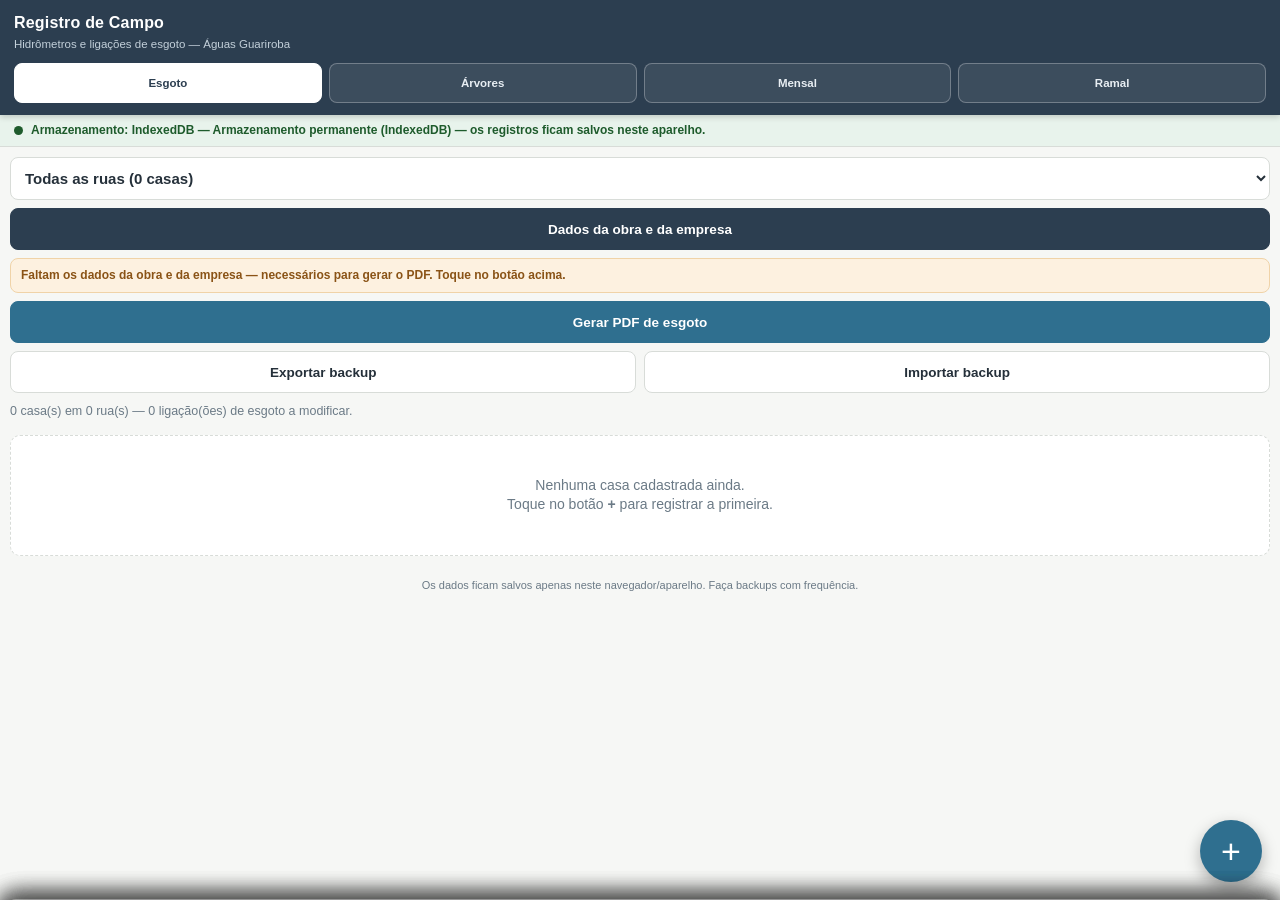
==== index.html @ 1c6c2e97 "Aba de ramais de água, em preto Quarta aba do app, para os ramais de água: rua, foto do ramal (obrig" ====
<!DOCTYPE html>
<html lang="pt-BR">
<head>
<meta charset="utf-8">
<meta name="viewport" content="width=device-width, initial-scale=1, viewport-fit=cover">
<meta name="theme-color" content="#2c3e50">
<title>Registro de Campo — Obra de pavimentação asfáltica</title>
<style>
:root{
  --azul:#2f6f8f;
  --azul-esc:#255a74;
  --escuro:#2c3e50;
  --fundo:#f6f7f5;
  --borda:#d8dcd8;
  --texto:#25303a;
  --suave:#6b7a86;
  --verde:#2e7d32;
  --laranja:#e67e22;
  --vermelho:#c0392b;
  --cinza:#7f8c8d;
}
body[data-aba="arvore"]{
  --azul:#6b4423;      /* marrom: aba e relatório de árvores */
  --azul-esc:#553318;
  --escuro:#3d2a1a;
}
body[data-aba="mensal"]{
  --azul:#006600;      /* verde do modelo do relatório mensal */
  --azul-esc:#004d00;
  --escuro:#0b3d16;
}
body[data-aba="ramal"]{
  --azul:#111111;      /* preto: aba e relatório de ramais de água */
  --azul-esc:#000000;
  --escuro:#000000;
}
*{box-sizing:border-box;-webkit-tap-highlight-color:transparent}
html,body{margin:0;padding:0}
body{
  font-family:-apple-system,BlinkMacSystemFont,"Segoe UI",Roboto,Arial,sans-serif;
  background:var(--fundo);color:var(--texto);font-size:15px;line-height:1.4;
  padding-bottom:110px;
}
header#cab{
  background:var(--escuro);color:#fff;padding:12px 14px;
  padding-top:calc(12px + env(safe-area-inset-top));
  position:sticky;top:0;z-index:30;box-shadow:0 2px 6px rgba(0,0,0,.18);
}
#cab .tit{font-size:16px;font-weight:700;letter-spacing:.2px}
#cab .sub{font-size:11.5px;color:#c3d0da;margin-top:2px}
#abas{display:flex;gap:7px;margin-top:11px}
#abas{flex-wrap:wrap}
#abas .aba{
  flex:1 1 22%;border:1px solid rgba(255,255,255,.28);background:rgba(255,255,255,.08);
  color:#e8eef3;font-family:inherit;font-size:11.5px;font-weight:700;
  padding:9px 2px;border-radius:8px;min-height:40px;white-space:nowrap;
}
#abas .aba .qtd{font-weight:600;opacity:.72}
#abas .aba.ativa{background:#fff;color:var(--escuro);border-color:#fff}
.faixa{
  padding:7px 14px;font-size:12px;font-weight:600;display:flex;gap:8px;align-items:center;
  border-bottom:1px solid var(--borda);
}
.faixa.ok{background:#e8f3ec;color:#1e5b2c}
.faixa.aviso{background:#fdf1e0;color:#8a5316}
.faixa.erro{background:#fbe6e4;color:#8f2318}
.faixa .pt{width:9px;height:9px;border-radius:50%;background:currentColor;flex:0 0 auto}
#avisos{padding:0 10px}
.msg{
  margin:8px 0;padding:10px 12px;border-radius:8px;font-size:13px;
  display:flex;gap:10px;align-items:flex-start;border:1px solid transparent;
}
.msg .txt{flex:1}
.msg .fechar{background:none;border:none;font-size:17px;line-height:1;color:inherit;opacity:.6;padding:0 2px}
.msg.sucesso{background:#e8f3ec;border-color:#bcdcc6;color:#1e5b2c}
.msg.erro{background:#fbe6e4;border-color:#efc2bc;color:#8f2318}
.msg.info{background:#e9f0f5;border-color:#c3d5e0;color:#274a5e}
#barraFerr{padding:10px;display:flex;flex-direction:column;gap:8px}
#barraFerr .linhaBt{display:flex;gap:8px;flex-wrap:wrap}
.bt{
  border:1px solid var(--borda);background:#fff;color:var(--texto);
  padding:10px 12px;border-radius:8px;font-size:13.5px;font-weight:600;
  font-family:inherit;cursor:pointer;flex:1 1 auto;min-height:42px;
}
.bt:active{transform:translateY(1px)}
.bt-prim{background:var(--azul);border-color:var(--azul);color:#fff}
.bt-perigo{background:#fff;border-color:#e2b6b0;color:var(--vermelho)}
.bt-escuro{background:var(--escuro);border-color:var(--escuro);color:#fff}
.bt[disabled]{opacity:.55}
select,input,textarea{
  font-family:inherit;font-size:15px;color:var(--texto);background:#fff;
  border:1px solid var(--borda);border-radius:8px;padding:11px 10px;width:100%;
}
select#filtroRua{font-weight:600}
#resumoTopo{padding:0 10px 4px;font-size:12.5px;color:var(--suave)}
.resumoObra{
  font-size:12px;border-radius:8px;padding:8px 10px;border:1px solid var(--borda);
  background:#fff;display:flex;gap:9px;align-items:center;
}
.resumoObra.pendente{background:#fdf1e0;border-color:#f0d3a8;color:#8a5316;font-weight:600}
.resumoObra .logoMini{width:34px;height:34px;object-fit:contain;flex:0 0 34px;background:#f2f4f2;border-radius:5px}
.resumoObra .obraNome{font-weight:700;color:var(--texto)}
.resumoObra .empresaNome{color:var(--suave)}
.logoBox{background:#fff;border:1px solid var(--borda);border-radius:9px;padding:10px;text-align:center}
.logoBox .prevLogo{
  display:none;max-width:100%;max-height:110px;object-fit:contain;
  background:#f2f4f2;border-radius:7px;padding:6px;margin-bottom:9px;
}
.logoBox .prevLogo.ver{display:inline-block}
.logoBox .escolher{
  display:block;text-align:center;background:var(--azul);color:#fff;font-weight:700;
  padding:12px;border-radius:8px;font-size:14px;
}
.logoBox input[type=file]{display:none}
.logoBox .estado{font-size:12px;margin-top:7px;color:var(--suave);min-height:16px}
.logoBox .estado.proc{color:var(--laranja);font-weight:700}
.logoBox .estado.pronta{color:var(--verde);font-weight:700}
.logoBox .estado.falhou{color:var(--vermelho);font-weight:700}
.logoBox .remover{margin-top:8px;background:none;border:none;color:var(--vermelho);font-family:inherit;font-size:12.5px;font-weight:700}
#areaDownloads{padding:0 10px}
.blocoArq{
  background:#fff;border:1px solid var(--borda);border-left:4px solid var(--azul);
  border-radius:8px;padding:12px;margin:8px 0;
}
.blocoArq .nome{font-weight:700;font-size:13.5px;margin-bottom:2px;word-break:break-all}
.blocoArq .dica{font-size:12px;color:var(--suave);margin-bottom:9px}
.blocoArq .links{display:flex;gap:8px;flex-wrap:wrap}
.blocoArq a{
  display:inline-block;padding:10px 13px;border-radius:8px;text-decoration:none;
  font-size:13.5px;font-weight:700;background:var(--azul);color:#fff;
}
.blocoArq a.sec{background:#fff;color:var(--azul);border:1px solid var(--azul)}
main#lista{padding:4px 10px}
.grupoRua{margin-bottom:16px}
.tituloRua{
  display:flex;justify-content:space-between;align-items:center;gap:8px;
  background:var(--azul);color:#fff;padding:8px 11px;border-radius:8px 8px 0 0;
}
.tituloRua .nome{font-weight:700;font-size:14px}
.tituloRua .cont{font-size:11.5px;background:rgba(255,255,255,.2);padding:3px 8px;border-radius:20px;white-space:nowrap}
.subRua{
  background:#eef3f0;border:1px solid var(--borda);border-top:none;
  font-size:11.5px;color:#4a5a63;padding:5px 11px;
}
.card{
  display:flex;gap:10px;background:#fff;border:1px solid var(--borda);border-top:none;padding:10px;
}
.card:last-child{border-radius:0 0 8px 8px}
.card .mini{
  width:66px;height:66px;flex:0 0 66px;border-radius:6px;object-fit:cover;
  background:#e6e9e6;border:1px solid var(--borda);
}
.card .corpo{flex:1;min-width:0}
.card .l1{font-weight:700;font-size:14px}
.card .l1 .semnum{color:var(--suave);font-weight:600;font-style:italic}
.card .l2{font-size:12px;color:var(--suave);margin:1px 0 5px}
.badges{display:flex;gap:5px;flex-wrap:wrap}
.badge{
  font-size:10px;font-weight:700;color:#fff;padding:3px 8px;border-radius:20px;
  text-transform:uppercase;letter-spacing:.3px;
}
.badge b{font-weight:600;opacity:.82}
.b-mantido{background:var(--verde)}
.b-remanejar{background:var(--laranja)}
.b-danificado{background:var(--vermelho)}
.b-ja{background:var(--cinza)}
.b-cortada{background:#6b4423}
.b-rebaixar{background:#b5651d}
.b-elevar{background:#2f6f8f}
.b-semajuste{background:var(--cinza)}
.card .acoes{display:flex;flex-direction:column;gap:6px;justify-content:center}
.card .acoes button{
  border:1px solid var(--borda);background:#fff;border-radius:7px;padding:7px 9px;
  font-size:12px;font-family:inherit;font-weight:600;color:var(--texto);min-width:64px;
}
.card .setas{display:flex;gap:5px}
.card .setas button{min-width:0;flex:1;padding:7px 0;font-size:15px;line-height:1}
.card .setas button[disabled]{opacity:.35}
.card .acoes .ex{color:var(--vermelho);border-color:#e2b6b0}
.vazio{
  text-align:center;color:var(--suave);padding:40px 22px;font-size:14px;
  border:1px dashed var(--borda);border-radius:10px;background:#fff;margin-top:6px;
}
#fab{
  position:fixed;right:18px;bottom:calc(18px + env(safe-area-inset-bottom));
  width:62px;height:62px;border-radius:50%;border:none;background:var(--azul);color:#fff;
  font-size:34px;line-height:56px;box-shadow:0 6px 16px rgba(0,0,0,.28);z-index:40;
  font-family:inherit;padding:0;
}
#fab:active{background:var(--azul-esc)}
#fundoEscuro{
  position:fixed;inset:0;background:rgba(20,28,34,.5);z-index:45;
  opacity:0;pointer-events:none;transition:opacity .22s ease;
}
#fundoEscuro.aberto{opacity:1;pointer-events:auto}
#sheet, #sheetConfig, #sheetArv, #sheetMensal, #sheetRamal{
  position:fixed;left:0;right:0;bottom:0;z-index:50;background:var(--fundo);
  border-radius:16px 16px 0 0;box-shadow:0 -6px 22px rgba(0,0,0,.25);
  max-height:94vh;display:flex;flex-direction:column;
  transform:translateY(100%);transition:transform .28s cubic-bezier(.22,.68,.36,1);
}
#sheet.aberto, #sheetConfig.aberto, #sheetArv.aberto, #sheetMensal.aberto, #sheetRamal.aberto{transform:translateY(0)}
#sheet .puxador, #sheetConfig .puxador, #sheetArv .puxador, #sheetMensal .puxador, #sheetRamal .puxador{width:42px;height:4px;background:#c8cfc9;border-radius:4px;margin:8px auto 2px}
#sheet .topo, #sheetConfig .topo, #sheetArv .topo, #sheetMensal .topo, #sheetRamal .topo{
  display:flex;justify-content:space-between;align-items:center;
  padding:6px 14px 10px;border-bottom:1px solid var(--borda);
}
#sheet .topo h2, #sheetConfig .topo h2, #sheetArv .topo h2, #sheetMensal .topo h2, #sheetRamal .topo h2{margin:0;font-size:16px;color:var(--escuro)}
#sheet .topo button, #sheetConfig .topo button, #sheetArv .topo button, #sheetMensal .topo button, #sheetRamal .topo button{background:none;border:none;font-size:24px;color:var(--suave);font-family:inherit;padding:0 4px}
#sheet .conteudo, #sheetConfig .conteudo, #sheetArv .conteudo, #sheetMensal .conteudo, #sheetRamal .conteudo{overflow-y:auto;-webkit-overflow-scrolling:touch;padding:12px 14px 16px}
#sheet .rodape, #sheetConfig .rodape, #sheetArv .rodape, #sheetMensal .rodape, #sheetRamal .rodape{
  padding:10px 14px;padding-bottom:calc(10px + env(safe-area-inset-bottom));
  border-top:1px solid var(--borda);background:#fff;display:flex;gap:8px;
}
.campo{margin-bottom:13px}
.campo label{display:block;font-size:12.5px;font-weight:700;color:#41525e;margin-bottom:5px}
.campo .obrig{color:var(--vermelho)}
.campo .ajuda{font-size:11.5px;color:var(--suave);margin-top:4px}
.fotoBox{background:#fff;border:1px solid var(--borda);border-radius:9px;padding:10px}
.fotoBox.faltando{border-color:#e2b6b0;background:#fdf6f5}
.fotoBox .escolher{
  display:block;text-align:center;background:var(--azul);color:#fff;font-weight:700;
  padding:12px;border-radius:8px;font-size:14px;
}
.fotoBox input[type=file]{display:none}
.fotoBox .prev{
  display:none;width:100%;max-height:190px;object-fit:contain;background:#eceeec;
  border-radius:7px;margin-bottom:9px;border:1px solid var(--borda);
}
.fotoBox .prev.ver{display:block}
.fotoBox .estado{font-size:12px;margin-top:7px;color:var(--suave);min-height:16px}
.fotoBox .estado.proc{color:var(--laranja);font-weight:700}
.fotoBox .estado.pronta{color:var(--verde);font-weight:700}
.fotoBox .estado.falhou{color:var(--vermelho);font-weight:700}
#erroForm, .erroCaixa{
  display:none;background:#fbe6e4;border:1px solid #efc2bc;color:#8f2318;
  padding:10px 12px;border-radius:8px;font-size:13px;margin-bottom:12px;
}
#erroForm.ver, .erroCaixa.ver{display:block}
.secTit{
  font-size:11.5px;font-weight:800;color:var(--azul);text-transform:uppercase;
  letter-spacing:.8px;margin:16px 0 9px;padding-bottom:4px;border-bottom:1px solid var(--borda);
}
.secTit:first-child{margin-top:0}
#overlayProc{
  position:fixed;inset:0;background:rgba(246,247,245,.94);z-index:60;
  display:none;flex-direction:column;align-items:center;justify-content:center;gap:14px;padding:26px;text-align:center;
}
#overlayProc.ver{display:flex}
#overlayProc .roda{
  width:44px;height:44px;border:4px solid #d3dae0;border-top-color:var(--azul);
  border-radius:50%;animation:girar .9s linear infinite;
}
@keyframes girar{to{transform:rotate(360deg)}}
#overlayProc .txt{font-weight:700;color:var(--escuro);font-size:14.5px}
#overlayProc .sub{font-size:12.5px;color:var(--suave)}
footer.rodapeApp{padding:18px 14px 6px;text-align:center;font-size:11px;color:var(--suave)}
</style>
</head>
<body>

<header id="cab">
  <div class="tit">Registro de Campo</div>
  <div class="sub" id="subCab">Hidrômetros e ligações de esgoto &mdash; Águas Guariroba (Campo Grande/MS)</div>
  <nav id="abas">
    <button type="button" class="aba ativa" data-aba="esgoto">Esgoto <span class="qtd" id="qtdEsgoto"></span></button>
    <button type="button" class="aba" data-aba="arvore">Árvores <span class="qtd" id="qtdArvore"></span></button>
    <button type="button" class="aba" data-aba="mensal">Mensal <span class="qtd" id="qtdMensal"></span></button>
    <button type="button" class="aba" data-aba="ramal">Ramal <span class="qtd" id="qtdRamal"></span></button>
  </nav>
</header>

<div id="faixaStatus" class="faixa aviso"><span class="pt"></span><span id="txtStatus">Verificando o armazenamento do aparelho…</span></div>

<div id="avisos"></div>

<div id="barraFerr">
  <select id="filtroRua" aria-label="Filtrar por rua"><option value="">Todas as ruas</option></select>
  <div class="linhaBt">
    <button type="button" class="bt bt-escuro" id="btConfig">Dados da obra e da empresa</button>
  </div>
  <div id="resumoObra" class="resumoObra"></div>
  <div class="linhaBt">
    <button type="button" class="bt bt-prim" id="btPdf">Gerar PDF completo</button>
  </div>
  <div class="linhaBt">
    <button type="button" class="bt" id="btExportar">Exportar backup</button>
    <button type="button" class="bt" id="btImportar">Importar backup</button>
    <input type="file" id="arqImport" accept="application/json,.json" style="display:none">
  </div>
</div>

<div id="resumoTopo"></div>
<div id="areaDownloads"></div>
<main id="lista"></main>
<footer class="rodapeApp">Os dados ficam salvos apenas neste navegador/aparelho. Faça backups com frequência.</footer>

<button type="button" id="fab" aria-label="Cadastrar nova casa">+</button>

<div id="fundoEscuro"></div>

<section id="sheet" aria-hidden="true">
  <div class="puxador"></div>
  <div class="topo">
    <h2 id="tituloSheet">Nova casa</h2>
    <button type="button" id="btFechar" aria-label="Fechar">&times;</button>
  </div>
  <div class="conteudo">
    <div id="erroForm"></div>

    <div class="secTit">Identificação</div>
    <div class="campo">
      <label for="cRua">Rua <span class="obrig">*</span></label>
      <input type="text" id="cRua" list="listaRuas" autocomplete="off" placeholder="Ex.: Rua das Palmeiras">
      <datalist id="listaRuas"></datalist>
    </div>
    <div class="campo">
      <label for="cNumero">Número / lote</label>
      <input type="text" id="cNumero" autocomplete="off" placeholder="Opcional — deixe vazio se não houver">
      <div class="ajuda">Se ficar vazio, o registro aparece como &ldquo;Sem número&rdquo;.</div>
    </div>
    <div class="campo">
      <label for="cData">Data</label>
      <input type="date" id="cData">
    </div>

    <div class="secTit">Hidrômetro</div>
    <div class="campo">
      <label>Foto do hidrômetro <span class="obrig">*</span></label>
      <div class="fotoBox" id="boxHid">
        <img class="prev" id="prevHid" alt="Pré-visualização da foto do hidrômetro">
        <label class="escolher" for="cFotoHid">Tirar foto ou escolher da galeria</label>
        <input type="file" id="cFotoHid" accept="image/*">
        <div class="estado" id="estHid">Nenhuma foto selecionada.</div>
      </div>
    </div>
    <div class="campo">
      <label for="cNumHid">Número do hidrômetro</label>
      <input type="text" id="cNumHid" autocomplete="off" placeholder="Ex.: A15D004321">
    </div>
    <div class="campo">
      <label for="cSitHid">Situação do hidrômetro</label>
      <select id="cSitHid">
        <option>Mantido</option>
        <option>A remanejar</option>
        <option>Danificado</option>
        <option>Já remanejado</option>
      </select>
    </div>

    <div class="secTit">Ligação de esgoto</div>
    <div class="campo">
      <label>Foto da ligação de esgoto <span class="obrig">*</span></label>
      <div class="fotoBox" id="boxEsg">
        <img class="prev" id="prevEsg" alt="Pré-visualização da foto da ligação de esgoto">
        <label class="escolher" for="cFotoEsg">Tirar foto ou escolher da galeria</label>
        <input type="file" id="cFotoEsg" accept="image/*">
        <div class="estado" id="estEsg">Nenhuma foto selecionada.</div>
      </div>
    </div>
    <div class="campo">
      <label for="cSitEsg">Situação do esgoto</label>
      <select id="cSitEsg">
        <option>Mantido</option>
        <option>A remanejar</option>
        <option>Danificado</option>
        <option>Já remanejado</option>
      </select>
    </div>

    <div class="secTit">Observações</div>
    <div class="campo">
      <label for="cObs">Observações</label>
      <textarea id="cObs" rows="3" placeholder="Opcional. Ex.: caixa de inspeção sob a calçada."></textarea>
    </div>

    <div class="campo" id="areaExcluir" style="display:none">
      <button type="button" class="bt bt-perigo" id="btExcluir" style="width:100%">Excluir este registro</button>
    </div>
  </div>
  <div class="rodape">
    <button type="button" class="bt" id="btCancelar">Cancelar</button>
    <button type="button" class="bt bt-prim" id="btSalvar">Salvar casa</button>
  </div>
</section>

<section id="sheetArv" aria-hidden="true">
  <div class="puxador"></div>
  <div class="topo">
    <h2 id="tituloSheetArv">Nova árvore cortada</h2>
    <button type="button" id="btFecharArv" aria-label="Fechar">&times;</button>
  </div>
  <div class="conteudo">
    <div id="erroFormArv" class="erroCaixa"></div>
    <p style="margin:0 0 14px;font-size:12.5px;color:#6b7a86">
      Toda árvore registrada aqui foi <b>cortada</b> por estar no caminho do asfalto
      ou interferir na calçada.
    </p>

    <div class="secTit">Localização</div>
    <div class="campo">
      <label for="cRuaA">Rua <span class="obrig">*</span></label>
      <input type="text" id="cRuaA" list="listaRuas" autocomplete="off" placeholder="Ex.: Rua das Palmeiras">
    </div>
    <div class="campo">
      <label for="cNumeroA">Número / referência</label>
      <input type="text" id="cNumeroA" autocomplete="off" placeholder="Opcional — nº do imóvel em frente, se houver">
      <div class="ajuda">Se ficar vazio, o registro aparece como &ldquo;Sem referência&rdquo;.</div>
    </div>
    <div class="campo">
      <label for="cDataA">Data</label>
      <input type="date" id="cDataA">
    </div>

    <div class="secTit">Árvore</div>
    <div class="campo">
      <label>Foto da árvore antes do corte <span class="obrig">*</span></label>
      <div class="fotoBox" id="boxArv">
        <img class="prev" id="prevArv" alt="Pré-visualização da foto da árvore">
        <label class="escolher" for="cFotoArv">Tirar foto ou escolher da galeria</label>
        <input type="file" id="cFotoArv" accept="image/*">
        <div class="estado" id="estArv">Nenhuma foto selecionada.</div>
      </div>
    </div>

    <div class="secTit">Etiqueta</div>
    <div class="campo">
      <label>Foto da etiqueta na árvore <span class="obrig">*</span></label>
      <div class="fotoBox" id="boxEtq">
        <img class="prev" id="prevEtq" alt="Pré-visualização da foto da etiqueta">
        <label class="escolher" for="cFotoEtq">Tirar foto ou escolher da galeria</label>
        <input type="file" id="cFotoEtq" accept="image/*">
        <div class="estado" id="estEtq">Nenhuma foto selecionada.</div>
      </div>
    </div>
    <div class="campo">
      <label for="cEtiqueta">Número da etiqueta</label>
      <input type="text" id="cEtiqueta" autocomplete="off" placeholder="Ex.: 0123">
    </div>

    <div class="secTit">Observações</div>
    <div class="campo">
      <label for="cObsA">Observações</label>
      <textarea id="cObsA" rows="3" placeholder="Opcional. Ex.: árvore sobre o alinhamento da nova calçada."></textarea>
    </div>

    <div class="campo" id="areaExcluirArv" style="display:none">
      <button type="button" class="bt bt-perigo" id="btExcluirArv" style="width:100%">Excluir este registro</button>
    </div>
  </div>
  <div class="rodape">
    <button type="button" class="bt" id="btCancelarArv">Cancelar</button>
    <button type="button" class="bt bt-prim" id="btSalvarArv">Salvar árvore</button>
  </div>
</section>

<section id="sheetRamal" aria-hidden="true">
  <div class="puxador"></div>
  <div class="topo">
    <h2 id="tituloSheetRamal">Novo ramal de água</h2>
    <button type="button" id="btFecharRam" aria-label="Fechar">&times;</button>
  </div>
  <div class="conteudo">
    <div id="erroFormRam" class="erroCaixa"></div>

    <div class="campo">
      <label for="cRuaR">Rua <span class="obrig">*</span></label>
      <input type="text" id="cRuaR" list="listaRuas" autocomplete="off" placeholder="Ex.: Rua das Palmeiras">
    </div>
    <div class="campo">
      <label for="cAjusteR">Ajuste de nível</label>
      <select id="cAjusteR">
        <option>Rebaixar</option>
        <option>Elevar</option>
        <option>Sem ajuste</option>
      </select>
    </div>

    <div class="secTit">Foto do ramal</div>
    <div class="campo">
      <label>Foto do ramal <span class="obrig">*</span></label>
      <div class="fotoBox" id="boxRam">
        <img class="prev" id="prevRam" alt="Pré-visualização da foto do ramal">
        <label class="escolher" for="cFotoRam">Tirar foto ou escolher da galeria</label>
        <input type="file" id="cFotoRam" accept="image/*">
        <div class="estado" id="estRam">Nenhuma foto selecionada.</div>
      </div>
    </div>
    <div class="campo">
      <label>Foto depois do serviço</label>
      <div class="fotoBox" id="boxRam2">
        <img class="prev" id="prevRam2" alt="Pré-visualização da foto depois do serviço">
        <label class="escolher" for="cFotoRam2">Tirar foto ou escolher da galeria</label>
        <input type="file" id="cFotoRam2" accept="image/*">
        <div class="estado" id="estRam2">Opcional — nenhuma foto selecionada.</div>
        <button type="button" class="remover" id="btRemoverFoto2" style="display:none">Remover esta foto</button>
      </div>
    </div>

    <div class="secTit">Observações</div>
    <div class="campo">
      <label for="cObsR">Observações</label>
      <textarea id="cObsR" rows="3" placeholder="Opcional."></textarea>
    </div>

    <div class="campo" id="areaExcluirRam" style="display:none">
      <button type="button" class="bt bt-perigo" id="btExcluirRam" style="width:100%">Excluir este registro</button>
    </div>
  </div>
  <div class="rodape">
    <button type="button" class="bt" id="btCancelarRam">Cancelar</button>
    <button type="button" class="bt bt-prim" id="btSalvarRam">Salvar ramal</button>
  </div>
</section>

<section id="sheetMensal" aria-hidden="true">
  <div class="puxador"></div>
  <div class="topo">
    <h2 id="tituloSheetMensal">Nova foto do mês</h2>
    <button type="button" id="btFecharMen" aria-label="Fechar">&times;</button>
  </div>
  <div class="conteudo">
    <div id="erroFormMen" class="erroCaixa"></div>
    <p style="margin:0 0 14px;font-size:12.5px;color:#6b7a86">
      A rua e a data não são pedidas aqui: elas já vêm carimbadas na própria foto.
      Cada página do relatório leva 4 fotos, na ordem em que forem cadastradas.
    </p>

    <div class="campo">
      <label>Foto <span class="obrig">*</span></label>
      <div class="fotoBox" id="boxMen">
        <img class="prev" id="prevMen" alt="Pré-visualização da foto">
        <label class="escolher" for="cFotoMen">Tirar foto ou escolher da galeria</label>
        <input type="file" id="cFotoMen" accept="image/*">
        <div class="estado" id="estMen">Nenhuma foto selecionada.</div>
      </div>
    </div>
    <div class="campo">
      <label for="cPagMen">Página do relatório</label>
      <select id="cPagMen"></select>
      <div class="ajuda">Cada página leva até 4 fotos. Escolha em qual delas esta foto entra.</div>
    </div>
    <div class="campo">
      <label for="cDescMen">Descrição do serviço <span class="obrig">*</span></label>
      <textarea id="cDescMen" rows="2" placeholder="Ex.: REGULARIZAÇÃO DO SUBLEITO COM MOTONIVELADORA"></textarea>
      <div class="ajuda">Aparece na tarja cinza embaixo da foto, em maiúsculas.</div>
    </div>

    <div class="campo" id="areaExcluirMen" style="display:none">
      <button type="button" class="bt bt-perigo" id="btExcluirMen" style="width:100%">Excluir esta foto</button>
    </div>
  </div>
  <div class="rodape">
    <button type="button" class="bt" id="btCancelarMen">Cancelar</button>
    <button type="button" class="bt bt-prim" id="btSalvarMen">Salvar foto</button>
  </div>
</section>

<section id="sheetConfig" aria-hidden="true">
  <div class="puxador"></div>
  <div class="topo">
    <h2>Dados da obra e da empresa</h2>
    <button type="button" id="btFecharCfg" aria-label="Fechar">&times;</button>
  </div>
  <div class="conteudo">
    <div id="erroCfg" class="erroCaixa"></div>
    <p style="margin:0 0 14px;font-size:12.5px;color:#6b7a86">
      Estes dados aparecem na capa e no cabeçalho de todas as páginas do PDF.
      Preencha uma vez — ficam salvos no aparelho.
    </p>

    <div class="secTit">Obra</div>
    <div class="campo">
      <label for="cObra">Nome da obra <span class="obrig">*</span></label>
      <input type="text" id="cObra" autocomplete="off" placeholder="Ex.: Pavimentação asfáltica do Bairro Aero Rancho">
    </div>
    <div class="campo">
      <label for="cContrato">Contrato / processo</label>
      <input type="text" id="cContrato" autocomplete="off" placeholder="Opcional. Ex.: Contrato nº 045/2026">
    </div>
    <div class="campo">
      <label for="cMunicipio">Município</label>
      <input type="text" id="cMunicipio" autocomplete="off" placeholder="Campo Grande/MS">
    </div>
    <div class="campo">
      <label for="cConcessionaria">Concessionária</label>
      <input type="text" id="cConcessionaria" autocomplete="off" placeholder="Águas Guariroba">
    </div>

    <div class="campo">
      <label for="cDestArv">Destinatário do relatório de árvores</label>
      <input type="text" id="cDestArv" autocomplete="off" placeholder="Opcional. Ex.: SEMADUR — Prefeitura Municipal de Campo Grande">
      <div class="ajuda">Quem vai receber o relatório de árvores cortadas. Aparece na capa e no texto de apresentação.</div>
    </div>

    <div class="secTit">Empresa executora</div>
    <div class="campo">
      <label for="cEmpresa">Nome da empresa <span class="obrig">*</span></label>
      <input type="text" id="cEmpresa" autocomplete="off" placeholder="Ex.: Construtora Exemplo Ltda.">
    </div>
    <div class="campo">
      <label for="cCnpj">CNPJ</label>
      <input type="text" id="cCnpj" autocomplete="off" placeholder="Opcional">
    </div>
    <div class="campo">
      <label>Logo da empresa</label>
      <div class="logoBox" id="boxLogo">
        <img class="prevLogo" id="prevLogo" alt="Pré-visualização da logo da empresa">
        <label class="escolher" for="cLogo">Escolher imagem da logo</label>
        <input type="file" id="cLogo" accept="image/*">
        <div class="estado" id="estLogo">Nenhuma logo selecionada.</div>
        <button type="button" class="remover" id="btRemoverLogo" style="display:none">Remover logo</button>
      </div>
    </div>

    <div class="secTit">Relatório fotográfico mensal</div>
    <div class="campo">
      <label for="cMesRef">Mês de referência</label>
      <input type="month" id="cMesRef">
      <div class="ajuda">Vira o período no cabeçalho: 01/07/2026 - 31/07/2026.</div>
    </div>
    <div class="campo">
      <label>Brasão / logo de quem recebe o documento</label>
      <div class="logoBox" id="boxBrasao">
        <img class="prevLogo" id="prevBrasao" alt="Pré-visualização do brasão do destinatário">
        <label class="escolher" for="cBrasao">Escolher imagem do brasão</label>
        <input type="file" id="cBrasao" accept="image/*">
        <div class="estado" id="estBrasao">Nenhuma imagem selecionada.</div>
        <button type="button" class="remover" id="btRemoverBrasao" style="display:none">Remover brasão</button>
      </div>
      <div class="ajuda">Ex.: brasão da Prefeitura Municipal de Campo Grande. Vai no alto, à esquerda, em todas as páginas do relatório mensal.</div>
    </div>

    <div class="secTit">Assinaturas do relatório</div>
    <p style="margin:-2px 0 12px;font-size:12px;color:#6b7a86">
      Todas opcionais. Só entram no PDF as que estiverem preenchidas — de uma a três,
      lado a lado no fim do documento.
    </p>
    <div class="campo">
      <label for="cResp">Responsável técnico &mdash; nome</label>
      <input type="text" id="cResp" autocomplete="off" placeholder="Ex.: Eng. Fulano de Tal">
    </div>
    <div class="campo">
      <label for="cCrea">Responsável técnico &mdash; CREA / CAU</label>
      <input type="text" id="cCrea" autocomplete="off" placeholder="Ex.: CREA-MS 12345/D">
    </div>
    <div class="campo">
      <label for="cDono">Representante / dono da empresa &mdash; nome</label>
      <input type="text" id="cDono" autocomplete="off" placeholder="Ex.: Beltrano de Souza">
    </div>
    <div class="campo">
      <label for="cDonoCrea">Representante / dono da empresa &mdash; CREA / CAU</label>
      <input type="text" id="cDonoCrea" autocomplete="off" placeholder="Opcional, se tiver registro">
    </div>
    <div class="campo">
      <label for="cFiscal">Fiscal da obra &mdash; nome</label>
      <input type="text" id="cFiscal" autocomplete="off" placeholder="Ex.: Eng. Sicrano da Silva">
    </div>
    <div class="campo">
      <label for="cFiscalCrea">Fiscal da obra &mdash; CREA / CAU</label>
      <input type="text" id="cFiscalCrea" autocomplete="off" placeholder="Ex.: CREA-MS 54321/D">
    </div>
  </div>
  <div class="rodape">
    <button type="button" class="bt" id="btCancelarCfg">Cancelar</button>
    <button type="button" class="bt bt-prim" id="btSalvarCfg">Salvar dados</button>
  </div>
</section>

<div id="overlayProc">
  <div class="roda"></div>
  <div class="txt" id="txtProc">Processando…</div>
  <div class="sub" id="subProc"></div>
</div>

<script id="jspdf-embutido">
/** @license
 *
 * jsPDF - PDF Document creation from JavaScript
 * Version 2.5.2 Built on 2024-09-17T13:29:57.856Z
 *                      CommitID 00000000
 *
 * Copyright (c) 2010-2021 James Hall <james@parall.ax>, https://github.com/MrRio/jsPDF
 *               2015-2021 yWorks GmbH, http://www.yworks.com
 *               2015-2021 Lukas Holländer <lukas.hollaender@yworks.com>, https://github.com/HackbrettXXX
 *               2016-2018 Aras Abbasi <aras.abbasi@gmail.com>
 *               2010 Aaron Spike, https://github.com/acspike
 *               2012 Willow Systems Corporation, https://github.com/willowsystems
 *               2012 Pablo Hess, https://github.com/pablohess
 *               2012 Florian Jenett, https://github.com/fjenett
 *               2013 Warren Weckesser, https://github.com/warrenweckesser
 *               2013 Youssef Beddad, https://github.com/lifof
 *               2013 Lee Driscoll, https://github.com/lsdriscoll
 *               2013 Stefan Slonevskiy, https://github.com/stefslon
 *               2013 Jeremy Morel, https://github.com/jmorel
 *               2013 Christoph Hartmann, https://github.com/chris-rock
 *               2014 Juan Pablo Gaviria, https://github.com/juanpgaviria
 *               2014 James Makes, https://github.com/dollaruw
 *               2014 Diego Casorran, https://github.com/diegocr
 *               2014 Steven Spungin, https://github.com/Flamenco
 *               2014 Kenneth Glassey, https://github.com/Gavvers
 *
 * Permission is hereby granted, free of charge, to any person obtaining
 * a copy of this software and associated documentation files (the
 * "Software"), to deal in the Software without restriction, including
 * without limitation the rights to use, copy, modify, merge, publish,
 * distribute, sublicense, and/or sell copies of the Software, and to
 * permit persons to whom the Software is furnished to do so, subject to
 * the following conditions:
 *
 * The above copyright notice and this permission notice shall be
 * included in all copies or substantial portions of the Software.
 *
 * THE SOFTWARE IS PROVIDED "AS IS", WITHOUT WARRANTY OF ANY KIND,
 * EXPRESS OR IMPLIED, INCLUDING BUT NOT LIMITED TO THE WARRANTIES OF
 * MERCHANTABILITY, FITNESS FOR A PARTICULAR PURPOSE AND
 * NONINFRINGEMENT. IN NO EVENT SHALL THE AUTHORS OR COPYRIGHT HOLDERS BE
 * LIABLE FOR ANY CLAIM, DAMAGES OR OTHER LIABILITY, WHETHER IN AN ACTION
 * OF CONTRACT, TORT OR OTHERWISE, ARISING FROM, OUT OF OR IN CONNECTION
 * WITH THE SOFTWARE OR THE USE OR OTHER DEALINGS IN THE SOFTWARE.
 *
 * Contributor(s):
 *    siefkenj, ahwolf, rickygu, Midnith, saintclair, eaparango,
 *    kim3er, mfo, alnorth, Flamenco
 */

!function(t,e){"object"==typeof exports&&"undefined"!=typeof module?e(exports):"function"==typeof define&&define.amd?define(["exports"],e):e((t=t||self).jspdf={})}(this,(function(t){"use strict";function e(t){return(e="function"==typeof Symbol&&"symbol"==typeof Symbol.iterator?function(t){return typeof t}:function(t){return t&&"function"==typeof Symbol&&t.constructor===Symbol&&t!==Symbol.prototype?"symbol":typeof t})(t)}var r=function(){return"undefined"!=typeof window?window:"undefined"!=typeof global?global:"undefined"!=typeof self?self:this}();function n(){r.console&&"function"==typeof r.console.log&&r.console.log.apply(r.console,arguments)}var i={log:n,warn:function(t){r.console&&("function"==typeof r.console.warn?r.console.warn.apply(r.console,arguments):n.call(null,arguments))},error:function(t){r.console&&("function"==typeof r.console.error?r.console.error.apply(r.console,arguments):n(t))}};function a(t,e,r){var n=new XMLHttpRequest;n.open("GET",t),n.responseType="blob",n.onload=function(){l(n.response,e,r)},n.onerror=function(){i.error("could not download file")},n.send()}function o(t){var e=new XMLHttpRequest;e.open("HEAD",t,!1);try{e.send()}catch(t){}return e.status>=200&&e.status<=299}function s(t){try{t.dispatchEvent(new MouseEvent("click"))}catch(r){var e=document.createEvent("MouseEvents");e.initMouseEvent("click",!0,!0,window,0,0,0,80,20,!1,!1,!1,!1,0,null),t.dispatchEvent(e)}}var c,u,l=r.saveAs||("object"!==("undefined"==typeof window?"undefined":e(window))||window!==r?function(){}:"undefined"!=typeof HTMLAnchorElement&&"download"in HTMLAnchorElement.prototype?function(t,e,n){var i=r.URL||r.webkitURL,c=document.createElement("a");e=e||t.name||"download",c.download=e,c.rel="noopener","string"==typeof t?(c.href=t,c.origin!==location.origin?o(c.href)?a(t,e,n):s(c,c.target="_blank"):s(c)):(c.href=i.createObjectURL(t),setTimeout((function(){i.revokeObjectURL(c.href)}),4e4),setTimeout((function(){s(c)}),0))}:"msSaveOrOpenBlob"in navigator?function(t,r,n){if(r=r||t.name||"download","string"==typeof t)if(o(t))a(t,r,n);else{var c=document.createElement("a");c.href=t,c.target="_blank",setTimeout((function(){s(c)}))}else navigator.msSaveOrOpenBlob(function(t,r){return void 0===r?r={autoBom:!1}:"object"!==e(r)&&(i.warn("Deprecated: Expected third argument to be a object"),r={autoBom:!r}),r.autoBom&&/^\s*(?:text\/\S*|application\/xml|\S*\/\S*\+xml)\s*;.*charset\s*=\s*utf-8/i.test(t.type)?new Blob([String.fromCharCode(65279),t],{type:t.type}):t}(t,n),r)}:function(t,n,i,o){if((o=o||open("","_blank"))&&(o.document.title=o.document.body.innerText="downloading..."),"string"==typeof t)return a(t,n,i);var s="application/octet-stream"===t.type,c=/constructor/i.test(r.HTMLElement)||r.safari,u=/CriOS\/[\d]+/.test(navigator.userAgent);if((u||s&&c)&&"object"===("undefined"==typeof FileReader?"undefined":e(FileReader))){var l=new FileReader;l.onloadend=function(){var t=l.result;t=u?t:t.replace(/^data:[^;]*;/,"data:attachment/file;"),o?o.location.href=t:location=t,o=null},l.readAsDataURL(t)}else{var h=r.URL||r.webkitURL,f=h.createObjectURL(t);o?o.location=f:location.href=f,o=null,setTimeout((function(){h.revokeObjectURL(f)}),4e4)}});
/**
   * A class to parse color values
   * @author Stoyan Stefanov <sstoo@gmail.com>
   * {@link   http://www.phpied.com/rgb-color-parser-in-javascript/}
   * @license Use it if you like it
   */function h(t){var e;t=t||"",this.ok=!1,"#"==t.charAt(0)&&(t=t.substr(1,6));t={aliceblue:"f0f8ff",antiquewhite:"faebd7",aqua:"00ffff",aquamarine:"7fffd4",azure:"f0ffff",beige:"f5f5dc",bisque:"ffe4c4",black:"000000",blanchedalmond:"ffebcd",blue:"0000ff",blueviolet:"8a2be2",brown:"a52a2a",burlywood:"deb887",cadetblue:"5f9ea0",chartreuse:"7fff00",chocolate:"d2691e",coral:"ff7f50",cornflowerblue:"6495ed",cornsilk:"fff8dc",crimson:"dc143c",cyan:"00ffff",darkblue:"00008b",darkcyan:"008b8b",darkgoldenrod:"b8860b",darkgray:"a9a9a9",darkgreen:"006400",darkkhaki:"bdb76b",darkmagenta:"8b008b",darkolivegreen:"556b2f",darkorange:"ff8c00",darkorchid:"9932cc",darkred:"8b0000",darksalmon:"e9967a",darkseagreen:"8fbc8f",darkslateblue:"483d8b",darkslategray:"2f4f4f",darkturquoise:"00ced1",darkviolet:"9400d3",deeppink:"ff1493",deepskyblue:"00bfff",dimgray:"696969",dodgerblue:"1e90ff",feldspar:"d19275",firebrick:"b22222",floralwhite:"fffaf0",forestgreen:"228b22",fuchsia:"ff00ff",gainsboro:"dcdcdc",ghostwhite:"f8f8ff",gold:"ffd700",goldenrod:"daa520",gray:"808080",green:"008000",greenyellow:"adff2f",honeydew:"f0fff0",hotpink:"ff69b4",indianred:"cd5c5c",indigo:"4b0082",ivory:"fffff0",khaki:"f0e68c",lavender:"e6e6fa",lavenderblush:"fff0f5",lawngreen:"7cfc00",lemonchiffon:"fffacd",lightblue:"add8e6",lightcoral:"f08080",lightcyan:"e0ffff",lightgoldenrodyellow:"fafad2",lightgrey:"d3d3d3",lightgreen:"90ee90",lightpink:"ffb6c1",lightsalmon:"ffa07a",lightseagreen:"20b2aa",lightskyblue:"87cefa",lightslateblue:"8470ff",lightslategray:"778899",lightsteelblue:"b0c4de",lightyellow:"ffffe0",lime:"00ff00",limegreen:"32cd32",linen:"faf0e6",magenta:"ff00ff",maroon:"800000",mediumaquamarine:"66cdaa",mediumblue:"0000cd",mediumorchid:"ba55d3",mediumpurple:"9370d8",mediumseagreen:"3cb371",mediumslateblue:"7b68ee",mediumspringgreen:"00fa9a",mediumturquoise:"48d1cc",mediumvioletred:"c71585",midnightblue:"191970",mintcream:"f5fffa",mistyrose:"ffe4e1",moccasin:"ffe4b5",navajowhite:"ffdead",navy:"000080",oldlace:"fdf5e6",olive:"808000",olivedrab:"6b8e23",orange:"ffa500",orangered:"ff4500",orchid:"da70d6",palegoldenrod:"eee8aa",palegreen:"98fb98",paleturquoise:"afeeee",palevioletred:"d87093",papayawhip:"ffefd5",peachpuff:"ffdab9",peru:"cd853f",pink:"ffc0cb",plum:"dda0dd",powderblue:"b0e0e6",purple:"800080",red:"ff0000",rosybrown:"bc8f8f",royalblue:"4169e1",saddlebrown:"8b4513",salmon:"fa8072",sandybrown:"f4a460",seagreen:"2e8b57",seashell:"fff5ee",sienna:"a0522d",silver:"c0c0c0",skyblue:"87ceeb",slateblue:"6a5acd",slategray:"708090",snow:"fffafa",springgreen:"00ff7f",steelblue:"4682b4",tan:"d2b48c",teal:"008080",thistle:"d8bfd8",tomato:"ff6347",turquoise:"40e0d0",violet:"ee82ee",violetred:"d02090",wheat:"f5deb3",white:"ffffff",whitesmoke:"f5f5f5",yellow:"ffff00",yellowgreen:"9acd32"}[t=(t=t.replace(/ /g,"")).toLowerCase()]||t;for(var r=[{re:/^rgb\((\d{1,3}),\s*(\d{1,3}),\s*(\d{1,3})\)$/,example:["rgb(123, 234, 45)","rgb(255,234,245)"],process:function(t){return[parseInt(t[1]),parseInt(t[2]),parseInt(t[3])]}},{re:/^(\w{2})(\w{2})(\w{2})$/,example:["#00ff00","336699"],process:function(t){return[parseInt(t[1],16),parseInt(t[2],16),parseInt(t[3],16)]}},{re:/^(\w{1})(\w{1})(\w{1})$/,example:["#fb0","f0f"],process:function(t){return[parseInt(t[1]+t[1],16),parseInt(t[2]+t[2],16),parseInt(t[3]+t[3],16)]}}],n=0;n<r.length;n++){var i=r[n].re,a=r[n].process,o=i.exec(t);o&&(e=a(o),this.r=e[0],this.g=e[1],this.b=e[2],this.ok=!0)}this.r=this.r<0||isNaN(this.r)?0:this.r>255?255:this.r,this.g=this.g<0||isNaN(this.g)?0:this.g>255?255:this.g,this.b=this.b<0||isNaN(this.b)?0:this.b>255?255:this.b,this.toRGB=function(){return"rgb("+this.r+", "+this.g+", "+this.b+")"},this.toHex=function(){var t=this.r.toString(16),e=this.g.toString(16),r=this.b.toString(16);return 1==t.length&&(t="0"+t),1==e.length&&(e="0"+e),1==r.length&&(r="0"+r),"#"+t+e+r}}
/**
   * @license
   * Joseph Myers does not specify a particular license for his work.
   *
   * Author: Joseph Myers
   * Accessed from: http://www.myersdaily.org/joseph/javascript/md5.js
   *
   * Modified by: Owen Leong
   */
function f(t,e){var r=t[0],n=t[1],i=t[2],a=t[3];r=p(r,n,i,a,e[0],7,-680876936),a=p(a,r,n,i,e[1],12,-389564586),i=p(i,a,r,n,e[2],17,606105819),n=p(n,i,a,r,e[3],22,-1044525330),r=p(r,n,i,a,e[4],7,-176418897),a=p(a,r,n,i,e[5],12,1200080426),i=p(i,a,r,n,e[6],17,-1473231341),n=p(n,i,a,r,e[7],22,-45705983),r=p(r,n,i,a,e[8],7,1770035416),a=p(a,r,n,i,e[9],12,-1958414417),i=p(i,a,r,n,e[10],17,-42063),n=p(n,i,a,r,e[11],22,-1990404162),r=p(r,n,i,a,e[12],7,1804603682),a=p(a,r,n,i,e[13],12,-40341101),i=p(i,a,r,n,e[14],17,-1502002290),r=g(r,n=p(n,i,a,r,e[15],22,1236535329),i,a,e[1],5,-165796510),a=g(a,r,n,i,e[6],9,-1069501632),i=g(i,a,r,n,e[11],14,643717713),n=g(n,i,a,r,e[0],20,-373897302),r=g(r,n,i,a,e[5],5,-701558691),a=g(a,r,n,i,e[10],9,38016083),i=g(i,a,r,n,e[15],14,-660478335),n=g(n,i,a,r,e[4],20,-405537848),r=g(r,n,i,a,e[9],5,568446438),a=g(a,r,n,i,e[14],9,-1019803690),i=g(i,a,r,n,e[3],14,-187363961),n=g(n,i,a,r,e[8],20,1163531501),r=g(r,n,i,a,e[13],5,-1444681467),a=g(a,r,n,i,e[2],9,-51403784),i=g(i,a,r,n,e[7],14,1735328473),r=m(r,n=g(n,i,a,r,e[12],20,-1926607734),i,a,e[5],4,-378558),a=m(a,r,n,i,e[8],11,-2022574463),i=m(i,a,r,n,e[11],16,1839030562),n=m(n,i,a,r,e[14],23,-35309556),r=m(r,n,i,a,e[1],4,-1530992060),a=m(a,r,n,i,e[4],11,1272893353),i=m(i,a,r,n,e[7],16,-155497632),n=m(n,i,a,r,e[10],23,-1094730640),r=m(r,n,i,a,e[13],4,681279174),a=m(a,r,n,i,e[0],11,-358537222),i=m(i,a,r,n,e[3],16,-722521979),n=m(n,i,a,r,e[6],23,76029189),r=m(r,n,i,a,e[9],4,-640364487),a=m(a,r,n,i,e[12],11,-421815835),i=m(i,a,r,n,e[15],16,530742520),r=v(r,n=m(n,i,a,r,e[2],23,-995338651),i,a,e[0],6,-198630844),a=v(a,r,n,i,e[7],10,1126891415),i=v(i,a,r,n,e[14],15,-1416354905),n=v(n,i,a,r,e[5],21,-57434055),r=v(r,n,i,a,e[12],6,1700485571),a=v(a,r,n,i,e[3],10,-1894986606),i=v(i,a,r,n,e[10],15,-1051523),n=v(n,i,a,r,e[1],21,-2054922799),r=v(r,n,i,a,e[8],6,1873313359),a=v(a,r,n,i,e[15],10,-30611744),i=v(i,a,r,n,e[6],15,-1560198380),n=v(n,i,a,r,e[13],21,1309151649),r=v(r,n,i,a,e[4],6,-145523070),a=v(a,r,n,i,e[11],10,-1120210379),i=v(i,a,r,n,e[2],15,718787259),n=v(n,i,a,r,e[9],21,-343485551),t[0]=S(r,t[0]),t[1]=S(n,t[1]),t[2]=S(i,t[2]),t[3]=S(a,t[3])}function d(t,e,r,n,i,a){return e=S(S(e,t),S(n,a)),S(e<<i|e>>>32-i,r)}function p(t,e,r,n,i,a,o){return d(e&r|~e&n,t,e,i,a,o)}function g(t,e,r,n,i,a,o){return d(e&n|r&~n,t,e,i,a,o)}function m(t,e,r,n,i,a,o){return d(e^r^n,t,e,i,a,o)}function v(t,e,r,n,i,a,o){return d(r^(e|~n),t,e,i,a,o)}function b(t){var e,r=t.length,n=[1732584193,-271733879,-1732584194,271733878];for(e=64;e<=t.length;e+=64)f(n,y(t.substring(e-64,e)));t=t.substring(e-64);var i=[0,0,0,0,0,0,0,0,0,0,0,0,0,0,0,0];for(e=0;e<t.length;e++)i[e>>2]|=t.charCodeAt(e)<<(e%4<<3);if(i[e>>2]|=128<<(e%4<<3),e>55)for(f(n,i),e=0;e<16;e++)i[e]=0;return i[14]=8*r,f(n,i),n}function y(t){var e,r=[];for(e=0;e<64;e+=4)r[e>>2]=t.charCodeAt(e)+(t.charCodeAt(e+1)<<8)+(t.charCodeAt(e+2)<<16)+(t.charCodeAt(e+3)<<24);return r}c=r.atob.bind(r),u=r.btoa.bind(r);var w="0123456789abcdef".split("");function N(t){for(var e="",r=0;r<4;r++)e+=w[t>>8*r+4&15]+w[t>>8*r&15];return e}function L(t){return String.fromCharCode((255&t)>>0,(65280&t)>>8,(16711680&t)>>16,(4278190080&t)>>24)}function A(t){return function(t){return t.map(L).join("")}(b(t))}var x="5d41402abc4b2a76b9719d911017c592"!=function(t){for(var e=0;e<t.length;e++)t[e]=N(t[e]);return t.join("")}(b("hello"));function S(t,e){if(x){var r=(65535&t)+(65535&e);return(t>>16)+(e>>16)+(r>>16)<<16|65535&r}return t+e&4294967295}
/**
   * @license
   * FPDF is released under a permissive license: there is no usage restriction.
   * You may embed it freely in your application (commercial or not), with or
   * without modifications.
   *
   * Reference: http://www.fpdf.org/en/script/script37.php
   */function _(t,e){var r,n,i,a;if(t!==r){for(var o=(i=t,a=1+(256/t.length>>0),new Array(a+1).join(i)),s=[],c=0;c<256;c++)s[c]=c;var u=0;for(c=0;c<256;c++){var l=s[c];u=(u+l+o.charCodeAt(c))%256,s[c]=s[u],s[u]=l}r=t,n=s}else s=n;var h=e.length,f=0,d=0,p="";for(c=0;c<h;c++)d=(d+(l=s[f=(f+1)%256]))%256,s[f]=s[d],s[d]=l,o=s[(s[f]+s[d])%256],p+=String.fromCharCode(e.charCodeAt(c)^o);return p}
/**
   * @license
   * Licensed under the MIT License.
   * http://opensource.org/licenses/mit-license
   * Author: Owen Leong (@owenl131)
   * Date: 15 Oct 2020
   * References:
   * https://www.cs.cmu.edu/~dst/Adobe/Gallery/anon21jul01-pdf-encryption.txt
   * https://github.com/foliojs/pdfkit/blob/master/lib/security.js
   * http://www.fpdf.org/en/script/script37.php
   */var P={print:4,modify:8,copy:16,"annot-forms":32};function k(t,e,r,n){this.v=1,this.r=2;var i=192;t.forEach((function(t){if(void 0!==P.perm)throw new Error("Invalid permission: "+t);i+=P[t]})),this.padding="(¿N^NuAd\0NVÿú\b..\0¶Ðh>/\f©þdSiz";var a=(e+this.padding).substr(0,32),o=(r+this.padding).substr(0,32);this.O=this.processOwnerPassword(a,o),this.P=-(1+(255^i)),this.encryptionKey=A(a+this.O+this.lsbFirstWord(this.P)+this.hexToBytes(n)).substr(0,5),this.U=_(this.encryptionKey,this.padding)}function F(t){if(/[^\u0000-\u00ff]/.test(t))throw new Error("Invalid PDF Name Object: "+t+", Only accept ASCII characters.");for(var e="",r=t.length,n=0;n<r;n++){var i=t.charCodeAt(n);if(i<33||35===i||37===i||40===i||41===i||47===i||60===i||62===i||91===i||93===i||123===i||125===i||i>126)e+="#"+("0"+i.toString(16)).slice(-2);else e+=t[n]}return e}function I(t){if("object"!==e(t))throw new Error("Invalid Context passed to initialize PubSub (jsPDF-module)");var n={};this.subscribe=function(t,e,r){if(r=r||!1,"string"!=typeof t||"function"!=typeof e||"boolean"!=typeof r)throw new Error("Invalid arguments passed to PubSub.subscribe (jsPDF-module)");n.hasOwnProperty(t)||(n[t]={});var i=Math.random().toString(35);return n[t][i]=[e,!!r],i},this.unsubscribe=function(t){for(var e in n)if(n[e][t])return delete n[e][t],0===Object.keys(n[e]).length&&delete n[e],!0;return!1},this.publish=function(e){if(n.hasOwnProperty(e)){var a=Array.prototype.slice.call(arguments,1),o=[];for(var s in n[e]){var c=n[e][s];try{c[0].apply(t,a)}catch(t){r.console&&i.error("jsPDF PubSub Error",t.message,t)}c[1]&&o.push(s)}o.length&&o.forEach(this.unsubscribe)}},this.getTopics=function(){return n}}function C(t){if(!(this instanceof C))return new C(t);var e="opacity,stroke-opacity".split(",");for(var r in t)t.hasOwnProperty(r)&&e.indexOf(r)>=0&&(this[r]=t[r]);this.id="",this.objectNumber=-1}function j(t,e){this.gState=t,this.matrix=e,this.id="",this.objectNumber=-1}function O(t,e,r,n,i){if(!(this instanceof O))return new O(t,e,r,n,i);this.type="axial"===t?2:3,this.coords=e,this.colors=r,j.call(this,n,i)}function B(t,e,r,n,i){if(!(this instanceof B))return new B(t,e,r,n,i);this.boundingBox=t,this.xStep=e,this.yStep=r,this.stream="",this.cloneIndex=0,j.call(this,n,i)}function M(t){var n,a="string"==typeof arguments[0]?arguments[0]:"p",o=arguments[1],s=arguments[2],c=arguments[3],f=[],d=1,p=16,g="S",m=null;"object"===e(t=t||{})&&(a=t.orientation,o=t.unit||o,s=t.format||s,c=t.compress||t.compressPdf||c,null!==(m=t.encryption||null)&&(m.userPassword=m.userPassword||"",m.ownerPassword=m.ownerPassword||"",m.userPermissions=m.userPermissions||[]),d="number"==typeof t.userUnit?Math.abs(t.userUnit):1,void 0!==t.precision&&(n=t.precision),void 0!==t.floatPrecision&&(p=t.floatPrecision),g=t.defaultPathOperation||"S"),f=t.filters||(!0===c?["FlateEncode"]:f),o=o||"mm",a=(""+(a||"P")).toLowerCase();var v=t.putOnlyUsedFonts||!1,b={},y={internal:{},__private__:{}};y.__private__.PubSub=I;var w="1.3",N=y.__private__.getPdfVersion=function(){return w};y.__private__.setPdfVersion=function(t){w=t};var L={a0:[2383.94,3370.39],a1:[1683.78,2383.94],a2:[1190.55,1683.78],a3:[841.89,1190.55],a4:[595.28,841.89],a5:[419.53,595.28],a6:[297.64,419.53],a7:[209.76,297.64],a8:[147.4,209.76],a9:[104.88,147.4],a10:[73.7,104.88],b0:[2834.65,4008.19],b1:[2004.09,2834.65],b2:[1417.32,2004.09],b3:[1000.63,1417.32],b4:[708.66,1000.63],b5:[498.9,708.66],b6:[354.33,498.9],b7:[249.45,354.33],b8:[175.75,249.45],b9:[124.72,175.75],b10:[87.87,124.72],c0:[2599.37,3676.54],c1:[1836.85,2599.37],c2:[1298.27,1836.85],c3:[918.43,1298.27],c4:[649.13,918.43],c5:[459.21,649.13],c6:[323.15,459.21],c7:[229.61,323.15],c8:[161.57,229.61],c9:[113.39,161.57],c10:[79.37,113.39],dl:[311.81,623.62],letter:[612,792],"government-letter":[576,756],legal:[612,1008],"junior-legal":[576,360],ledger:[1224,792],tabloid:[792,1224],"credit-card":[153,243]};y.__private__.getPageFormats=function(){return L};var A=y.__private__.getPageFormat=function(t){return L[t]};s=s||"a4";var x={COMPAT:"compat",ADVANCED:"advanced"},S=x.COMPAT;function _(){this.saveGraphicsState(),ht(new Vt(_t,0,0,-_t,0,Rr()*_t).toString()+" cm"),this.setFontSize(this.getFontSize()/_t),g="n",S=x.ADVANCED}function P(){this.restoreGraphicsState(),g="S",S=x.COMPAT}var j=y.__private__.combineFontStyleAndFontWeight=function(t,e){if("bold"==t&&"normal"==e||"bold"==t&&400==e||"normal"==t&&"italic"==e||"bold"==t&&"italic"==e)throw new Error("Invalid Combination of fontweight and fontstyle");return e&&(t=400==e||"normal"===e?"italic"===t?"italic":"normal":700!=e&&"bold"!==e||"normal"!==t?(700==e?"bold":e)+""+t:"bold"),t};y.advancedAPI=function(t){var e=S===x.COMPAT;return e&&_.call(this),"function"!=typeof t||(t(this),e&&P.call(this)),this},y.compatAPI=function(t){var e=S===x.ADVANCED;return e&&P.call(this),"function"!=typeof t||(t(this),e&&_.call(this)),this},y.isAdvancedAPI=function(){return S===x.ADVANCED};var E,q=function(t){if(S!==x.ADVANCED)throw new Error(t+" is only available in 'advanced' API mode. You need to call advancedAPI() first.")},D=y.roundToPrecision=y.__private__.roundToPrecision=function(t,e){var r=n||e;if(isNaN(t)||isNaN(r))throw new Error("Invalid argument passed to jsPDF.roundToPrecision");return t.toFixed(r).replace(/0+$/,"")};E=y.hpf=y.__private__.hpf="number"==typeof p?function(t){if(isNaN(t))throw new Error("Invalid argument passed to jsPDF.hpf");return D(t,p)}:"smart"===p?function(t){if(isNaN(t))throw new Error("Invalid argument passed to jsPDF.hpf");return D(t,t>-1&&t<1?16:5)}:function(t){if(isNaN(t))throw new Error("Invalid argument passed to jsPDF.hpf");return D(t,16)};var R=y.f2=y.__private__.f2=function(t){if(isNaN(t))throw new Error("Invalid argument passed to jsPDF.f2");return D(t,2)},T=y.__private__.f3=function(t){if(isNaN(t))throw new Error("Invalid argument passed to jsPDF.f3");return D(t,3)},U=y.scale=y.__private__.scale=function(t){if(isNaN(t))throw new Error("Invalid argument passed to jsPDF.scale");return S===x.COMPAT?t*_t:S===x.ADVANCED?t:void 0},z=function(t){return S===x.COMPAT?Rr()-t:S===x.ADVANCED?t:void 0},H=function(t){return U(z(t))};y.__private__.setPrecision=y.setPrecision=function(t){"number"==typeof parseInt(t,10)&&(n=parseInt(t,10))};var W,V="00000000000000000000000000000000",G=y.__private__.getFileId=function(){return V},Y=y.__private__.setFileId=function(t){return V=void 0!==t&&/^[a-fA-F0-9]{32}$/.test(t)?t.toUpperCase():V.split("").map((function(){return"ABCDEF0123456789".charAt(Math.floor(16*Math.random()))})).join(""),null!==m&&(Ye=new k(m.userPermissions,m.userPassword,m.ownerPassword,V)),V};y.setFileId=function(t){return Y(t),this},y.getFileId=function(){return G()};var J=y.__private__.convertDateToPDFDate=function(t){var e=t.getTimezoneOffset(),r=e<0?"+":"-",n=Math.floor(Math.abs(e/60)),i=Math.abs(e%60),a=[r,Q(n),"'",Q(i),"'"].join("");return["D:",t.getFullYear(),Q(t.getMonth()+1),Q(t.getDate()),Q(t.getHours()),Q(t.getMinutes()),Q(t.getSeconds()),a].join("")},X=y.__private__.convertPDFDateToDate=function(t){var e=parseInt(t.substr(2,4),10),r=parseInt(t.substr(6,2),10)-1,n=parseInt(t.substr(8,2),10),i=parseInt(t.substr(10,2),10),a=parseInt(t.substr(12,2),10),o=parseInt(t.substr(14,2),10);return new Date(e,r,n,i,a,o,0)},K=y.__private__.setCreationDate=function(t){var e;if(void 0===t&&(t=new Date),t instanceof Date)e=J(t);else{if(!/^D:(20[0-2][0-9]|203[0-7]|19[7-9][0-9])(0[0-9]|1[0-2])([0-2][0-9]|3[0-1])(0[0-9]|1[0-9]|2[0-3])(0[0-9]|[1-5][0-9])(0[0-9]|[1-5][0-9])(\+0[0-9]|\+1[0-4]|-0[0-9]|-1[0-1])'(0[0-9]|[1-5][0-9])'?$/.test(t))throw new Error("Invalid argument passed to jsPDF.setCreationDate");e=t}return W=e},Z=y.__private__.getCreationDate=function(t){var e=W;return"jsDate"===t&&(e=X(W)),e};y.setCreationDate=function(t){return K(t),this},y.getCreationDate=function(t){return Z(t)};var $,Q=y.__private__.padd2=function(t){return("0"+parseInt(t)).slice(-2)},tt=y.__private__.padd2Hex=function(t){return("00"+(t=t.toString())).substr(t.length)},et=0,rt=[],nt=[],it=0,at=[],ot=[],st=!1,ct=nt,ut=function(){et=0,it=0,nt=[],rt=[],at=[],Qt=Kt(),te=Kt()};y.__private__.setCustomOutputDestination=function(t){st=!0,ct=t};var lt=function(t){st||(ct=t)};y.__private__.resetCustomOutputDestination=function(){st=!1,ct=nt};var ht=y.__private__.out=function(t){return t=t.toString(),it+=t.length+1,ct.push(t),ct},ft=y.__private__.write=function(t){return ht(1===arguments.length?t.toString():Array.prototype.join.call(arguments," "))},dt=y.__private__.getArrayBuffer=function(t){for(var e=t.length,r=new ArrayBuffer(e),n=new Uint8Array(r);e--;)n[e]=t.charCodeAt(e);return r},pt=[["Helvetica","helvetica","normal","WinAnsiEncoding"],["Helvetica-Bold","helvetica","bold","WinAnsiEncoding"],["Helvetica-Oblique","helvetica","italic","WinAnsiEncoding"],["Helvetica-BoldOblique","helvetica","bolditalic","WinAnsiEncoding"],["Courier","courier","normal","WinAnsiEncoding"],["Courier-Bold","courier","bold","WinAnsiEncoding"],["Courier-Oblique","courier","italic","WinAnsiEncoding"],["Courier-BoldOblique","courier","bolditalic","WinAnsiEncoding"],["Times-Roman","times","normal","WinAnsiEncoding"],["Times-Bold","times","bold","WinAnsiEncoding"],["Times-Italic","times","italic","WinAnsiEncoding"],["Times-BoldItalic","times","bolditalic","WinAnsiEncoding"],["ZapfDingbats","zapfdingbats","normal",null],["Symbol","symbol","normal",null]];y.__private__.getStandardFonts=function(){return pt};var gt=t.fontSize||16;y.__private__.setFontSize=y.setFontSize=function(t){return gt=S===x.ADVANCED?t/_t:t,this};var mt,vt=y.__private__.getFontSize=y.getFontSize=function(){return S===x.COMPAT?gt:gt*_t},bt=t.R2L||!1;y.__private__.setR2L=y.setR2L=function(t){return bt=t,this},y.__private__.getR2L=y.getR2L=function(){return bt};var yt,wt=y.__private__.setZoomMode=function(t){var e=[void 0,null,"fullwidth","fullheight","fullpage","original"];if(/^(?:\d+\.\d*|\d*\.\d+|\d+)%$/.test(t))mt=t;else if(isNaN(t)){if(-1===e.indexOf(t))throw new Error('zoom must be Integer (e.g. 2), a percentage Value (e.g. 300%) or fullwidth, fullheight, fullpage, original. "'+t+'" is not recognized.');mt=t}else mt=parseInt(t,10)};y.__private__.getZoomMode=function(){return mt};var Nt,Lt=y.__private__.setPageMode=function(t){if(-1==[void 0,null,"UseNone","UseOutlines","UseThumbs","FullScreen"].indexOf(t))throw new Error('Page mode must be one of UseNone, UseOutlines, UseThumbs, or FullScreen. "'+t+'" is not recognized.');yt=t};y.__private__.getPageMode=function(){return yt};var At=y.__private__.setLayoutMode=function(t){if(-1==[void 0,null,"continuous","single","twoleft","tworight","two"].indexOf(t))throw new Error('Layout mode must be one of continuous, single, twoleft, tworight. "'+t+'" is not recognized.');Nt=t};y.__private__.getLayoutMode=function(){return Nt},y.__private__.setDisplayMode=y.setDisplayMode=function(t,e,r){return wt(t),At(e),Lt(r),this};var xt={title:"",subject:"",author:"",keywords:"",creator:""};y.__private__.getDocumentProperty=function(t){if(-1===Object.keys(xt).indexOf(t))throw new Error("Invalid argument passed to jsPDF.getDocumentProperty");return xt[t]},y.__private__.getDocumentProperties=function(){return xt},y.__private__.setDocumentProperties=y.setProperties=y.setDocumentProperties=function(t){for(var e in xt)xt.hasOwnProperty(e)&&t[e]&&(xt[e]=t[e]);return this},y.__private__.setDocumentProperty=function(t,e){if(-1===Object.keys(xt).indexOf(t))throw new Error("Invalid arguments passed to jsPDF.setDocumentProperty");return xt[t]=e};var St,_t,Pt,kt,Ft,It={},Ct={},jt=[],Ot={},Bt={},Mt={},Et={},qt=null,Dt=0,Rt=[],Tt=new I(y),Ut=t.hotfixes||[],zt={},Ht={},Wt=[],Vt=function t(e,r,n,i,a,o){if(!(this instanceof t))return new t(e,r,n,i,a,o);isNaN(e)&&(e=1),isNaN(r)&&(r=0),isNaN(n)&&(n=0),isNaN(i)&&(i=1),isNaN(a)&&(a=0),isNaN(o)&&(o=0),this._matrix=[e,r,n,i,a,o]};Object.defineProperty(Vt.prototype,"sx",{get:function(){return this._matrix[0]},set:function(t){this._matrix[0]=t}}),Object.defineProperty(Vt.prototype,"shy",{get:function(){return this._matrix[1]},set:function(t){this._matrix[1]=t}}),Object.defineProperty(Vt.prototype,"shx",{get:function(){return this._matrix[2]},set:function(t){this._matrix[2]=t}}),Object.defineProperty(Vt.prototype,"sy",{get:function(){return this._matrix[3]},set:function(t){this._matrix[3]=t}}),Object.defineProperty(Vt.prototype,"tx",{get:function(){return this._matrix[4]},set:function(t){this._matrix[4]=t}}),Object.defineProperty(Vt.prototype,"ty",{get:function(){return this._matrix[5]},set:function(t){this._matrix[5]=t}}),Object.defineProperty(Vt.prototype,"a",{get:function(){return this._matrix[0]},set:function(t){this._matrix[0]=t}}),Object.defineProperty(Vt.prototype,"b",{get:function(){return this._matrix[1]},set:function(t){this._matrix[1]=t}}),Object.defineProperty(Vt.prototype,"c",{get:function(){return this._matrix[2]},set:function(t){this._matrix[2]=t}}),Object.defineProperty(Vt.prototype,"d",{get:function(){return this._matrix[3]},set:function(t){this._matrix[3]=t}}),Object.defineProperty(Vt.prototype,"e",{get:function(){return this._matrix[4]},set:function(t){this._matrix[4]=t}}),Object.defineProperty(Vt.prototype,"f",{get:function(){return this._matrix[5]},set:function(t){this._matrix[5]=t}}),Object.defineProperty(Vt.prototype,"rotation",{get:function(){return Math.atan2(this.shx,this.sx)}}),Object.defineProperty(Vt.prototype,"scaleX",{get:function(){return this.decompose().scale.sx}}),Object.defineProperty(Vt.prototype,"scaleY",{get:function(){return this.decompose().scale.sy}}),Object.defineProperty(Vt.prototype,"isIdentity",{get:function(){return 1===this.sx&&(0===this.shy&&(0===this.shx&&(1===this.sy&&(0===this.tx&&0===this.ty))))}}),Vt.prototype.join=function(t){return[this.sx,this.shy,this.shx,this.sy,this.tx,this.ty].map(E).join(t)},Vt.prototype.multiply=function(t){var e=t.sx*this.sx+t.shy*this.shx,r=t.sx*this.shy+t.shy*this.sy,n=t.shx*this.sx+t.sy*this.shx,i=t.shx*this.shy+t.sy*this.sy,a=t.tx*this.sx+t.ty*this.shx+this.tx,o=t.tx*this.shy+t.ty*this.sy+this.ty;return new Vt(e,r,n,i,a,o)},Vt.prototype.decompose=function(){var t=this.sx,e=this.shy,r=this.shx,n=this.sy,i=this.tx,a=this.ty,o=Math.sqrt(t*t+e*e),s=(t/=o)*r+(e/=o)*n;r-=t*s,n-=e*s;var c=Math.sqrt(r*r+n*n);return s/=c,t*(n/=c)<e*(r/=c)&&(t=-t,e=-e,s=-s,o=-o),{scale:new Vt(o,0,0,c,0,0),translate:new Vt(1,0,0,1,i,a),rotate:new Vt(t,e,-e,t,0,0),skew:new Vt(1,0,s,1,0,0)}},Vt.prototype.toString=function(t){return this.join(" ")},Vt.prototype.inversed=function(){var t=this.sx,e=this.shy,r=this.shx,n=this.sy,i=this.tx,a=this.ty,o=1/(t*n-e*r),s=n*o,c=-e*o,u=-r*o,l=t*o;return new Vt(s,c,u,l,-s*i-u*a,-c*i-l*a)},Vt.prototype.applyToPoint=function(t){var e=t.x*this.sx+t.y*this.shx+this.tx,r=t.x*this.shy+t.y*this.sy+this.ty;return new Cr(e,r)},Vt.prototype.applyToRectangle=function(t){var e=this.applyToPoint(t),r=this.applyToPoint(new Cr(t.x+t.w,t.y+t.h));return new jr(e.x,e.y,r.x-e.x,r.y-e.y)},Vt.prototype.clone=function(){var t=this.sx,e=this.shy,r=this.shx,n=this.sy,i=this.tx,a=this.ty;return new Vt(t,e,r,n,i,a)},y.Matrix=Vt;var Gt=y.matrixMult=function(t,e){return e.multiply(t)},Yt=new Vt(1,0,0,1,0,0);y.unitMatrix=y.identityMatrix=Yt;var Jt=function(t,e){if(!Bt[t]){var r=(e instanceof O?"Sh":"P")+(Object.keys(Ot).length+1).toString(10);e.id=r,Bt[t]=r,Ot[r]=e,Tt.publish("addPattern",e)}};y.ShadingPattern=O,y.TilingPattern=B,y.addShadingPattern=function(t,e){return q("addShadingPattern()"),Jt(t,e),this},y.beginTilingPattern=function(t){q("beginTilingPattern()"),Br(t.boundingBox[0],t.boundingBox[1],t.boundingBox[2]-t.boundingBox[0],t.boundingBox[3]-t.boundingBox[1],t.matrix)},y.endTilingPattern=function(t,e){q("endTilingPattern()"),e.stream=ot[$].join("\n"),Jt(t,e),Tt.publish("endTilingPattern",e),Wt.pop().restore()};var Xt=y.__private__.newObject=function(){var t=Kt();return Zt(t,!0),t},Kt=y.__private__.newObjectDeferred=function(){return et++,rt[et]=function(){return it},et},Zt=function(t,e){return e="boolean"==typeof e&&e,rt[t]=it,e&&ht(t+" 0 obj"),t},$t=y.__private__.newAdditionalObject=function(){var t={objId:Kt(),content:""};return at.push(t),t},Qt=Kt(),te=Kt(),ee=y.__private__.decodeColorString=function(t){var e=t.split(" ");if(2!==e.length||"g"!==e[1]&&"G"!==e[1]){if(5===e.length&&("k"===e[4]||"K"===e[4])){e=[(1-e[0])*(1-e[3]),(1-e[1])*(1-e[3]),(1-e[2])*(1-e[3]),"r"]}}else{var r=parseFloat(e[0]);e=[r,r,r,"r"]}for(var n="#",i=0;i<3;i++)n+=("0"+Math.floor(255*parseFloat(e[i])).toString(16)).slice(-2);return n},re=y.__private__.encodeColorString=function(t){var r;"string"==typeof t&&(t={ch1:t});var n=t.ch1,i=t.ch2,a=t.ch3,o=t.ch4,s="draw"===t.pdfColorType?["G","RG","K"]:["g","rg","k"];if("string"==typeof n&&"#"!==n.charAt(0)){var c=new h(n);if(c.ok)n=c.toHex();else if(!/^\d*\.?\d*$/.test(n))throw new Error('Invalid color "'+n+'" passed to jsPDF.encodeColorString.')}if("string"==typeof n&&/^#[0-9A-Fa-f]{3}$/.test(n)&&(n="#"+n[1]+n[1]+n[2]+n[2]+n[3]+n[3]),"string"==typeof n&&/^#[0-9A-Fa-f]{6}$/.test(n)){var u=parseInt(n.substr(1),16);n=u>>16&255,i=u>>8&255,a=255&u}if(void 0===i||void 0===o&&n===i&&i===a)if("string"==typeof n)r=n+" "+s[0];else switch(t.precision){case 2:r=R(n/255)+" "+s[0];break;case 3:default:r=T(n/255)+" "+s[0]}else if(void 0===o||"object"===e(o)){if(o&&!isNaN(o.a)&&0===o.a)return r=["1.","1.","1.",s[1]].join(" ");if("string"==typeof n)r=[n,i,a,s[1]].join(" ");else switch(t.precision){case 2:r=[R(n/255),R(i/255),R(a/255),s[1]].join(" ");break;default:case 3:r=[T(n/255),T(i/255),T(a/255),s[1]].join(" ")}}else if("string"==typeof n)r=[n,i,a,o,s[2]].join(" ");else switch(t.precision){case 2:r=[R(n),R(i),R(a),R(o),s[2]].join(" ");break;case 3:default:r=[T(n),T(i),T(a),T(o),s[2]].join(" ")}return r},ne=y.__private__.getFilters=function(){return f},ie=y.__private__.putStream=function(t){var e=(t=t||{}).data||"",r=t.filters||ne(),n=t.alreadyAppliedFilters||[],i=t.addLength1||!1,a=e.length,o=t.objectId,s=function(t){return t};if(null!==m&&void 0===o)throw new Error("ObjectId must be passed to putStream for file encryption");null!==m&&(s=Ye.encryptor(o,0));var c={};!0===r&&(r=["FlateEncode"]);var u=t.additionalKeyValues||[],l=(c=void 0!==M.API.processDataByFilters?M.API.processDataByFilters(e,r):{data:e,reverseChain:[]}).reverseChain+(Array.isArray(n)?n.join(" "):n.toString());if(0!==c.data.length&&(u.push({key:"Length",value:c.data.length}),!0===i&&u.push({key:"Length1",value:a})),0!=l.length)if(l.split("/").length-1==1)u.push({key:"Filter",value:l});else{u.push({key:"Filter",value:"["+l+"]"});for(var h=0;h<u.length;h+=1)if("DecodeParms"===u[h].key){for(var f=[],d=0;d<c.reverseChain.split("/").length-1;d+=1)f.push("null");f.push(u[h].value),u[h].value="["+f.join(" ")+"]"}}ht("<<");for(var p=0;p<u.length;p++)ht("/"+u[p].key+" "+u[p].value);ht(">>"),0!==c.data.length&&(ht("stream"),ht(s(c.data)),ht("endstream"))},ae=y.__private__.putPage=function(t){var e=t.number,r=t.data,n=t.objId,i=t.contentsObjId;Zt(n,!0),ht("<</Type /Page"),ht("/Parent "+t.rootDictionaryObjId+" 0 R"),ht("/Resources "+t.resourceDictionaryObjId+" 0 R"),ht("/MediaBox ["+parseFloat(E(t.mediaBox.bottomLeftX))+" "+parseFloat(E(t.mediaBox.bottomLeftY))+" "+E(t.mediaBox.topRightX)+" "+E(t.mediaBox.topRightY)+"]"),null!==t.cropBox&&ht("/CropBox ["+E(t.cropBox.bottomLeftX)+" "+E(t.cropBox.bottomLeftY)+" "+E(t.cropBox.topRightX)+" "+E(t.cropBox.topRightY)+"]"),null!==t.bleedBox&&ht("/BleedBox ["+E(t.bleedBox.bottomLeftX)+" "+E(t.bleedBox.bottomLeftY)+" "+E(t.bleedBox.topRightX)+" "+E(t.bleedBox.topRightY)+"]"),null!==t.trimBox&&ht("/TrimBox ["+E(t.trimBox.bottomLeftX)+" "+E(t.trimBox.bottomLeftY)+" "+E(t.trimBox.topRightX)+" "+E(t.trimBox.topRightY)+"]"),null!==t.artBox&&ht("/ArtBox ["+E(t.artBox.bottomLeftX)+" "+E(t.artBox.bottomLeftY)+" "+E(t.artBox.topRightX)+" "+E(t.artBox.topRightY)+"]"),"number"==typeof t.userUnit&&1!==t.userUnit&&ht("/UserUnit "+t.userUnit),Tt.publish("putPage",{objId:n,pageContext:Rt[e],pageNumber:e,page:r}),ht("/Contents "+i+" 0 R"),ht(">>"),ht("endobj");var a=r.join("\n");return S===x.ADVANCED&&(a+="\nQ"),Zt(i,!0),ie({data:a,filters:ne(),objectId:i}),ht("endobj"),n},oe=y.__private__.putPages=function(){var t,e,r=[];for(t=1;t<=Dt;t++)Rt[t].objId=Kt(),Rt[t].contentsObjId=Kt();for(t=1;t<=Dt;t++)r.push(ae({number:t,data:ot[t],objId:Rt[t].objId,contentsObjId:Rt[t].contentsObjId,mediaBox:Rt[t].mediaBox,cropBox:Rt[t].cropBox,bleedBox:Rt[t].bleedBox,trimBox:Rt[t].trimBox,artBox:Rt[t].artBox,userUnit:Rt[t].userUnit,rootDictionaryObjId:Qt,resourceDictionaryObjId:te}));Zt(Qt,!0),ht("<</Type /Pages");var n="/Kids [";for(e=0;e<Dt;e++)n+=r[e]+" 0 R ";ht(n+"]"),ht("/Count "+Dt),ht(">>"),ht("endobj"),Tt.publish("postPutPages")},se=function(t){Tt.publish("putFont",{font:t,out:ht,newObject:Xt,putStream:ie}),!0!==t.isAlreadyPutted&&(t.objectNumber=Xt(),ht("<<"),ht("/Type /Font"),ht("/BaseFont /"+F(t.postScriptName)),ht("/Subtype /Type1"),"string"==typeof t.encoding&&ht("/Encoding /"+t.encoding),ht("/FirstChar 32"),ht("/LastChar 255"),ht(">>"),ht("endobj"))},ce=function(){for(var t in It)It.hasOwnProperty(t)&&(!1===v||!0===v&&b.hasOwnProperty(t))&&se(It[t])},ue=function(t){t.objectNumber=Xt();var e=[];e.push({key:"Type",value:"/XObject"}),e.push({key:"Subtype",value:"/Form"}),e.push({key:"BBox",value:"["+[E(t.x),E(t.y),E(t.x+t.width),E(t.y+t.height)].join(" ")+"]"}),e.push({key:"Matrix",value:"["+t.matrix.toString()+"]"});var r=t.pages[1].join("\n");ie({data:r,additionalKeyValues:e,objectId:t.objectNumber}),ht("endobj")},le=function(){for(var t in zt)zt.hasOwnProperty(t)&&ue(zt[t])},he=function(t,e){var r,n=[],i=1/(e-1);for(r=0;r<1;r+=i)n.push(r);if(n.push(1),0!=t[0].offset){var a={offset:0,color:t[0].color};t.unshift(a)}if(1!=t[t.length-1].offset){var o={offset:1,color:t[t.length-1].color};t.push(o)}for(var s="",c=0,u=0;u<n.length;u++){for(r=n[u];r>t[c+1].offset;)c++;var l=t[c].offset,h=(r-l)/(t[c+1].offset-l),f=t[c].color,d=t[c+1].color;s+=tt(Math.round((1-h)*f[0]+h*d[0]).toString(16))+tt(Math.round((1-h)*f[1]+h*d[1]).toString(16))+tt(Math.round((1-h)*f[2]+h*d[2]).toString(16))}return s.trim()},fe=function(t,e){e||(e=21);var r=Xt(),n=he(t.colors,e),i=[];i.push({key:"FunctionType",value:"0"}),i.push({key:"Domain",value:"[0.0 1.0]"}),i.push({key:"Size",value:"["+e+"]"}),i.push({key:"BitsPerSample",value:"8"}),i.push({key:"Range",value:"[0.0 1.0 0.0 1.0 0.0 1.0]"}),i.push({key:"Decode",value:"[0.0 1.0 0.0 1.0 0.0 1.0]"}),ie({data:n,additionalKeyValues:i,alreadyAppliedFilters:["/ASCIIHexDecode"],objectId:r}),ht("endobj"),t.objectNumber=Xt(),ht("<< /ShadingType "+t.type),ht("/ColorSpace /DeviceRGB");var a="/Coords ["+E(parseFloat(t.coords[0]))+" "+E(parseFloat(t.coords[1]))+" ";2===t.type?a+=E(parseFloat(t.coords[2]))+" "+E(parseFloat(t.coords[3])):a+=E(parseFloat(t.coords[2]))+" "+E(parseFloat(t.coords[3]))+" "+E(parseFloat(t.coords[4]))+" "+E(parseFloat(t.coords[5])),ht(a+="]"),t.matrix&&ht("/Matrix ["+t.matrix.toString()+"]"),ht("/Function "+r+" 0 R"),ht("/Extend [true true]"),ht(">>"),ht("endobj")},de=function(t,e){var r=Kt(),n=Xt();e.push({resourcesOid:r,objectOid:n}),t.objectNumber=n;var i=[];i.push({key:"Type",value:"/Pattern"}),i.push({key:"PatternType",value:"1"}),i.push({key:"PaintType",value:"1"}),i.push({key:"TilingType",value:"1"}),i.push({key:"BBox",value:"["+t.boundingBox.map(E).join(" ")+"]"}),i.push({key:"XStep",value:E(t.xStep)}),i.push({key:"YStep",value:E(t.yStep)}),i.push({key:"Resources",value:r+" 0 R"}),t.matrix&&i.push({key:"Matrix",value:"["+t.matrix.toString()+"]"}),ie({data:t.stream,additionalKeyValues:i,objectId:t.objectNumber}),ht("endobj")},pe=function(t){var e;for(e in Ot)Ot.hasOwnProperty(e)&&(Ot[e]instanceof O?fe(Ot[e]):Ot[e]instanceof B&&de(Ot[e],t))},ge=function(t){for(var e in t.objectNumber=Xt(),ht("<<"),t)switch(e){case"opacity":ht("/ca "+R(t[e]));break;case"stroke-opacity":ht("/CA "+R(t[e]))}ht(">>"),ht("endobj")},me=function(){var t;for(t in Mt)Mt.hasOwnProperty(t)&&ge(Mt[t])},ve=function(){for(var t in ht("/XObject <<"),zt)zt.hasOwnProperty(t)&&zt[t].objectNumber>=0&&ht("/"+t+" "+zt[t].objectNumber+" 0 R");Tt.publish("putXobjectDict"),ht(">>")},be=function(){Ye.oid=Xt(),ht("<<"),ht("/Filter /Standard"),ht("/V "+Ye.v),ht("/R "+Ye.r),ht("/U <"+Ye.toHexString(Ye.U)+">"),ht("/O <"+Ye.toHexString(Ye.O)+">"),ht("/P "+Ye.P),ht(">>"),ht("endobj")},ye=function(){for(var t in ht("/Font <<"),It)It.hasOwnProperty(t)&&(!1===v||!0===v&&b.hasOwnProperty(t))&&ht("/"+t+" "+It[t].objectNumber+" 0 R");ht(">>")},we=function(){if(Object.keys(Ot).length>0){for(var t in ht("/Shading <<"),Ot)Ot.hasOwnProperty(t)&&Ot[t]instanceof O&&Ot[t].objectNumber>=0&&ht("/"+t+" "+Ot[t].objectNumber+" 0 R");Tt.publish("putShadingPatternDict"),ht(">>")}},Ne=function(t){if(Object.keys(Ot).length>0){for(var e in ht("/Pattern <<"),Ot)Ot.hasOwnProperty(e)&&Ot[e]instanceof y.TilingPattern&&Ot[e].objectNumber>=0&&Ot[e].objectNumber<t&&ht("/"+e+" "+Ot[e].objectNumber+" 0 R");Tt.publish("putTilingPatternDict"),ht(">>")}},Le=function(){if(Object.keys(Mt).length>0){var t;for(t in ht("/ExtGState <<"),Mt)Mt.hasOwnProperty(t)&&Mt[t].objectNumber>=0&&ht("/"+t+" "+Mt[t].objectNumber+" 0 R");Tt.publish("putGStateDict"),ht(">>")}},Ae=function(t){Zt(t.resourcesOid,!0),ht("<<"),ht("/ProcSet [/PDF /Text /ImageB /ImageC /ImageI]"),ye(),we(),Ne(t.objectOid),Le(),ve(),ht(">>"),ht("endobj")},xe=function(){var t=[];ce(),me(),le(),pe(t),Tt.publish("putResources"),t.forEach(Ae),Ae({resourcesOid:te,objectOid:Number.MAX_SAFE_INTEGER}),Tt.publish("postPutResources")},Se=function(){Tt.publish("putAdditionalObjects");for(var t=0;t<at.length;t++){var e=at[t];Zt(e.objId,!0),ht(e.content),ht("endobj")}Tt.publish("postPutAdditionalObjects")},_e=function(t){Ct[t.fontName]=Ct[t.fontName]||{},Ct[t.fontName][t.fontStyle]=t.id},Pe=function(t,e,r,n,i){var a={id:"F"+(Object.keys(It).length+1).toString(10),postScriptName:t,fontName:e,fontStyle:r,encoding:n,isStandardFont:i||!1,metadata:{}};return Tt.publish("addFont",{font:a,instance:this}),It[a.id]=a,_e(a),a.id},ke=function(t){for(var e=0,r=pt.length;e<r;e++){var n=Pe.call(this,t[e][0],t[e][1],t[e][2],pt[e][3],!0);!1===v&&(b[n]=!0);var i=t[e][0].split("-");_e({id:n,fontName:i[0],fontStyle:i[1]||""})}Tt.publish("addFonts",{fonts:It,dictionary:Ct})},Fe=function(t){return t.foo=function(){try{return t.apply(this,arguments)}catch(t){var e=t.stack||"";~e.indexOf(" at ")&&(e=e.split(" at ")[1]);var n="Error in function "+e.split("\n")[0].split("<")[0]+": "+t.message;if(!r.console)throw new Error(n);r.console.error(n,t),r.alert&&alert(n)}},t.foo.bar=t,t.foo},Ie=function(t,e){var r,n,i,a,o,s,c,u,l;if(i=(e=e||{}).sourceEncoding||"Unicode",o=e.outputEncoding,(e.autoencode||o)&&It[St].metadata&&It[St].metadata[i]&&It[St].metadata[i].encoding&&(a=It[St].metadata[i].encoding,!o&&It[St].encoding&&(o=It[St].encoding),!o&&a.codePages&&(o=a.codePages[0]),"string"==typeof o&&(o=a[o]),o)){for(c=!1,s=[],r=0,n=t.length;r<n;r++)(u=o[t.charCodeAt(r)])?s.push(String.fromCharCode(u)):s.push(t[r]),s[r].charCodeAt(0)>>8&&(c=!0);t=s.join("")}for(r=t.length;void 0===c&&0!==r;)t.charCodeAt(r-1)>>8&&(c=!0),r--;if(!c)return t;for(s=e.noBOM?[]:[254,255],r=0,n=t.length;r<n;r++){if((l=(u=t.charCodeAt(r))>>8)>>8)throw new Error("Character at position "+r+" of string '"+t+"' exceeds 16bits. Cannot be encoded into UCS-2 BE");s.push(l),s.push(u-(l<<8))}return String.fromCharCode.apply(void 0,s)},Ce=y.__private__.pdfEscape=y.pdfEscape=function(t,e){return Ie(t,e).replace(/\\/g,"\\\\").replace(/\(/g,"\\(").replace(/\)/g,"\\)")},je=y.__private__.beginPage=function(t){ot[++Dt]=[],Rt[Dt]={objId:0,contentsObjId:0,userUnit:Number(d),artBox:null,bleedBox:null,cropBox:null,trimBox:null,mediaBox:{bottomLeftX:0,bottomLeftY:0,topRightX:Number(t[0]),topRightY:Number(t[1])}},Me(Dt),lt(ot[$])},Oe=function(t,e){var r,n,o;switch(a=e||a,"string"==typeof t&&(r=A(t.toLowerCase()),Array.isArray(r)&&(n=r[0],o=r[1])),Array.isArray(t)&&(n=t[0]*_t,o=t[1]*_t),isNaN(n)&&(n=s[0],o=s[1]),(n>14400||o>14400)&&(i.warn("A page in a PDF can not be wider or taller than 14400 userUnit. jsPDF limits the width/height to 14400"),n=Math.min(14400,n),o=Math.min(14400,o)),s=[n,o],a.substr(0,1)){case"l":o>n&&(s=[o,n]);break;case"p":n>o&&(s=[o,n])}je(s),pr(fr),ht(Lr),0!==kr&&ht(kr+" J"),0!==Fr&&ht(Fr+" j"),Tt.publish("addPage",{pageNumber:Dt})},Be=function(t){t>0&&t<=Dt&&(ot.splice(t,1),Rt.splice(t,1),Dt--,$>Dt&&($=Dt),this.setPage($))},Me=function(t){t>0&&t<=Dt&&($=t)},Ee=y.__private__.getNumberOfPages=y.getNumberOfPages=function(){return ot.length-1},qe=function(t,e,r){var n,a=void 0;return r=r||{},t=void 0!==t?t:It[St].fontName,e=void 0!==e?e:It[St].fontStyle,n=t.toLowerCase(),void 0!==Ct[n]&&void 0!==Ct[n][e]?a=Ct[n][e]:void 0!==Ct[t]&&void 0!==Ct[t][e]?a=Ct[t][e]:!1===r.disableWarning&&i.warn("Unable to look up font label for font '"+t+"', '"+e+"'. Refer to getFontList() for available fonts."),a||r.noFallback||null==(a=Ct.times[e])&&(a=Ct.times.normal),a},De=y.__private__.putInfo=function(){var t=Xt(),e=function(t){return t};for(var r in null!==m&&(e=Ye.encryptor(t,0)),ht("<<"),ht("/Producer ("+Ce(e("jsPDF "+M.version))+")"),xt)xt.hasOwnProperty(r)&&xt[r]&&ht("/"+r.substr(0,1).toUpperCase()+r.substr(1)+" ("+Ce(e(xt[r]))+")");ht("/CreationDate ("+Ce(e(W))+")"),ht(">>"),ht("endobj")},Re=y.__private__.putCatalog=function(t){var e=(t=t||{}).rootDictionaryObjId||Qt;switch(Xt(),ht("<<"),ht("/Type /Catalog"),ht("/Pages "+e+" 0 R"),mt||(mt="fullwidth"),mt){case"fullwidth":ht("/OpenAction [3 0 R /FitH null]");break;case"fullheight":ht("/OpenAction [3 0 R /FitV null]");break;case"fullpage":ht("/OpenAction [3 0 R /Fit]");break;case"original":ht("/OpenAction [3 0 R /XYZ null null 1]");break;default:var r=""+mt;"%"===r.substr(r.length-1)&&(mt=parseInt(mt)/100),"number"==typeof mt&&ht("/OpenAction [3 0 R /XYZ null null "+R(mt)+"]")}switch(Nt||(Nt="continuous"),Nt){case"continuous":ht("/PageLayout /OneColumn");break;case"single":ht("/PageLayout /SinglePage");break;case"two":case"twoleft":ht("/PageLayout /TwoColumnLeft");break;case"tworight":ht("/PageLayout /TwoColumnRight")}yt&&ht("/PageMode /"+yt),Tt.publish("putCatalog"),ht(">>"),ht("endobj")},Te=y.__private__.putTrailer=function(){ht("trailer"),ht("<<"),ht("/Size "+(et+1)),ht("/Root "+et+" 0 R"),ht("/Info "+(et-1)+" 0 R"),null!==m&&ht("/Encrypt "+Ye.oid+" 0 R"),ht("/ID [ <"+V+"> <"+V+"> ]"),ht(">>")},Ue=y.__private__.putHeader=function(){ht("%PDF-"+w),ht("%ºß¬à")},ze=y.__private__.putXRef=function(){var t="0000000000";ht("xref"),ht("0 "+(et+1)),ht("0000000000 65535 f ");for(var e=1;e<=et;e++){"function"==typeof rt[e]?ht((t+rt[e]()).slice(-10)+" 00000 n "):void 0!==rt[e]?ht((t+rt[e]).slice(-10)+" 00000 n "):ht("0000000000 00000 n ")}},He=y.__private__.buildDocument=function(){ut(),lt(nt),Tt.publish("buildDocument"),Ue(),oe(),Se(),xe(),null!==m&&be(),De(),Re();var t=it;return ze(),Te(),ht("startxref"),ht(""+t),ht("%%EOF"),lt(ot[$]),nt.join("\n")},We=y.__private__.getBlob=function(t){return new Blob([dt(t)],{type:"application/pdf"})},Ve=y.output=y.__private__.output=Fe((function(t,e){switch("string"==typeof(e=e||{})?e={filename:e}:e.filename=e.filename||"generated.pdf",t){case void 0:return He();case"save":y.save(e.filename);break;case"arraybuffer":return dt(He());case"blob":return We(He());case"bloburi":case"bloburl":if(void 0!==r.URL&&"function"==typeof r.URL.createObjectURL)return r.URL&&r.URL.createObjectURL(We(He()))||void 0;i.warn("bloburl is not supported by your system, because URL.createObjectURL is not supported by your browser.");break;case"datauristring":case"dataurlstring":var n="",a=He();try{n=u(a)}catch(t){n=u(unescape(encodeURIComponent(a)))}return"data:application/pdf;filename="+e.filename+";base64,"+n;case"pdfobjectnewwindow":if("[object Window]"===Object.prototype.toString.call(r)){var o="https://cdnjs.cloudflare.com/ajax/libs/pdfobject/2.1.1/pdfobject.min.js",s=' integrity="sha512-4ze/a9/4jqu+tX9dfOqJYSvyYd5M6qum/3HpCLr+/Jqf0whc37VUbkpNGHR7/8pSnCFw47T1fmIpwBV7UySh3g==" crossorigin="anonymous"';e.pdfObjectUrl&&(o=e.pdfObjectUrl,s="");var c='<html><style>html, body { padding: 0; margin: 0; } iframe { width: 100%; height: 100%; border: 0;}  </style><body><script src="'+o+'"'+s+'><\/script><script >PDFObject.embed("'+this.output("dataurlstring")+'", '+JSON.stringify(e)+");<\/script></body></html>",l=r.open();return null!==l&&l.document.write(c),l}throw new Error("The option pdfobjectnewwindow just works in a browser-environment.");case"pdfjsnewwindow":if("[object Window]"===Object.prototype.toString.call(r)){var h='<html><style>html, body { padding: 0; margin: 0; } iframe { width: 100%; height: 100%; border: 0;}  </style><body><iframe id="pdfViewer" src="'+(e.pdfJsUrl||"examples/PDF.js/web/viewer.html")+"?file=&downloadName="+e.filename+'" width="500px" height="400px" /></body></html>',f=r.open();if(null!==f){f.document.write(h);var d=this;f.document.documentElement.querySelector("#pdfViewer").onload=function(){f.document.title=e.filename,f.document.documentElement.querySelector("#pdfViewer").contentWindow.PDFViewerApplication.open(d.output("bloburl"))}}return f}throw new Error("The option pdfjsnewwindow just works in a browser-environment.");case"dataurlnewwindow":if("[object Window]"!==Object.prototype.toString.call(r))throw new Error("The option dataurlnewwindow just works in a browser-environment.");var p='<html><style>html, body { padding: 0; margin: 0; } iframe { width: 100%; height: 100%; border: 0;}  </style><body><iframe src="'+this.output("datauristring",e)+'"></iframe></body></html>',g=r.open();if(null!==g&&(g.document.write(p),g.document.title=e.filename),g||"undefined"==typeof safari)return g;break;case"datauri":case"dataurl":return r.document.location.href=this.output("datauristring",e);default:return null}})),Ge=function(t){return!0===Array.isArray(Ut)&&Ut.indexOf(t)>-1};switch(o){case"pt":_t=1;break;case"mm":_t=72/25.4;break;case"cm":_t=72/2.54;break;case"in":_t=72;break;case"px":_t=1==Ge("px_scaling")?.75:96/72;break;case"pc":case"em":_t=12;break;case"ex":_t=6;break;default:if("number"!=typeof o)throw new Error("Invalid unit: "+o);_t=o}var Ye=null;K(),Y();var Je=function(t){return null!==m?Ye.encryptor(t,0):function(t){return t}},Xe=y.__private__.getPageInfo=y.getPageInfo=function(t){if(isNaN(t)||t%1!=0)throw new Error("Invalid argument passed to jsPDF.getPageInfo");return{objId:Rt[t].objId,pageNumber:t,pageContext:Rt[t]}},Ke=y.__private__.getPageInfoByObjId=function(t){if(isNaN(t)||t%1!=0)throw new Error("Invalid argument passed to jsPDF.getPageInfoByObjId");for(var e in Rt)if(Rt[e].objId===t)break;return Xe(e)},Ze=y.__private__.getCurrentPageInfo=y.getCurrentPageInfo=function(){return{objId:Rt[$].objId,pageNumber:$,pageContext:Rt[$]}};y.addPage=function(){return Oe.apply(this,arguments),this},y.setPage=function(){return Me.apply(this,arguments),lt.call(this,ot[$]),this},y.insertPage=function(t){return this.addPage(),this.movePage($,t),this},y.movePage=function(t,e){var r,n;if(t>e){r=ot[t],n=Rt[t];for(var i=t;i>e;i--)ot[i]=ot[i-1],Rt[i]=Rt[i-1];ot[e]=r,Rt[e]=n,this.setPage(e)}else if(t<e){r=ot[t],n=Rt[t];for(var a=t;a<e;a++)ot[a]=ot[a+1],Rt[a]=Rt[a+1];ot[e]=r,Rt[e]=n,this.setPage(e)}return this},y.deletePage=function(){return Be.apply(this,arguments),this},y.__private__.text=y.text=function(t,r,n,i,a){var o,s,c,u,l,h,f,d,p,g=(i=i||{}).scope||this;if("number"==typeof t&&"number"==typeof r&&("string"==typeof n||Array.isArray(n))){var m=n;n=r,r=t,t=m}if(arguments[3]instanceof Vt==!1?(c=arguments[4],u=arguments[5],"object"===e(f=arguments[3])&&null!==f||("string"==typeof c&&(u=c,c=null),"string"==typeof f&&(u=f,f=null),"number"==typeof f&&(c=f,f=null),i={flags:f,angle:c,align:u})):(q("The transform parameter of text() with a Matrix value"),p=a),isNaN(r)||isNaN(n)||null==t)throw new Error("Invalid arguments passed to jsPDF.text");if(0===t.length)return g;var v="",y=!1,w="number"==typeof i.lineHeightFactor?i.lineHeightFactor:hr,N=g.internal.scaleFactor;function L(t){return t=t.split("\t").join(Array(i.TabLen||9).join(" ")),Ce(t,f)}function A(t){for(var e,r=t.concat(),n=[],i=r.length;i--;)"string"==typeof(e=r.shift())?n.push(e):Array.isArray(t)&&(1===e.length||void 0===e[1]&&void 0===e[2])?n.push(e[0]):n.push([e[0],e[1],e[2]]);return n}function _(t,e){var r;if("string"==typeof t)r=e(t)[0];else if(Array.isArray(t)){for(var n,i,a=t.concat(),o=[],s=a.length;s--;)"string"==typeof(n=a.shift())?o.push(e(n)[0]):Array.isArray(n)&&"string"==typeof n[0]&&(i=e(n[0],n[1],n[2]),o.push([i[0],i[1],i[2]]));r=o}return r}var P=!1,k=!0;if("string"==typeof t)P=!0;else if(Array.isArray(t)){var F=t.concat();s=[];for(var I,C=F.length;C--;)("string"!=typeof(I=F.shift())||Array.isArray(I)&&"string"!=typeof I[0])&&(k=!1);P=k}if(!1===P)throw new Error('Type of text must be string or Array. "'+t+'" is not recognized.');"string"==typeof t&&(t=t.match(/[\r?\n]/)?t.split(/\r\n|\r|\n/g):[t]);var j=gt/g.internal.scaleFactor,O=j*(w-1);switch(i.baseline){case"bottom":n-=O;break;case"top":n+=j-O;break;case"hanging":n+=j-2*O;break;case"middle":n+=j/2-O}if((h=i.maxWidth||0)>0&&("string"==typeof t?t=g.splitTextToSize(t,h):"[object Array]"===Object.prototype.toString.call(t)&&(t=t.reduce((function(t,e){return t.concat(g.splitTextToSize(e,h))}),[]))),o={text:t,x:r,y:n,options:i,mutex:{pdfEscape:Ce,activeFontKey:St,fonts:It,activeFontSize:gt}},Tt.publish("preProcessText",o),t=o.text,c=(i=o.options).angle,p instanceof Vt==!1&&c&&"number"==typeof c){c*=Math.PI/180,0===i.rotationDirection&&(c=-c),S===x.ADVANCED&&(c=-c);var B=Math.cos(c),M=Math.sin(c);p=new Vt(B,M,-M,B,0,0)}else c&&c instanceof Vt&&(p=c);S!==x.ADVANCED||p||(p=Yt),void 0!==(l=i.charSpace||_r)&&(v+=E(U(l))+" Tc\n",this.setCharSpace(this.getCharSpace()||0)),void 0!==(d=i.horizontalScale)&&(v+=E(100*d)+" Tz\n");i.lang;var D=-1,R=void 0!==i.renderingMode?i.renderingMode:i.stroke,T=g.internal.getCurrentPageInfo().pageContext;switch(R){case 0:case!1:case"fill":D=0;break;case 1:case!0:case"stroke":D=1;break;case 2:case"fillThenStroke":D=2;break;case 3:case"invisible":D=3;break;case 4:case"fillAndAddForClipping":D=4;break;case 5:case"strokeAndAddPathForClipping":D=5;break;case 6:case"fillThenStrokeAndAddToPathForClipping":D=6;break;case 7:case"addToPathForClipping":D=7}var z=void 0!==T.usedRenderingMode?T.usedRenderingMode:-1;-1!==D?v+=D+" Tr\n":-1!==z&&(v+="0 Tr\n"),-1!==D&&(T.usedRenderingMode=D),u=i.align||"left";var H,W=gt*w,V=g.internal.pageSize.getWidth(),G=It[St];l=i.charSpace||_r,h=i.maxWidth||0,f=Object.assign({autoencode:!0,noBOM:!0},i.flags);var Y=[],J=function(t){return g.getStringUnitWidth(t,{font:G,charSpace:l,fontSize:gt,doKerning:!1})*gt/N};if("[object Array]"===Object.prototype.toString.call(t)){var X;s=A(t),"left"!==u&&(H=s.map(J));var K,Z=0;if("right"===u){r-=H[0],t=[],C=s.length;for(var $=0;$<C;$++)0===$?(K=br(r),X=yr(n)):(K=U(Z-H[$]),X=-W),t.push([s[$],K,X]),Z=H[$]}else if("center"===u){r-=H[0]/2,t=[],C=s.length;for(var Q=0;Q<C;Q++)0===Q?(K=br(r),X=yr(n)):(K=U((Z-H[Q])/2),X=-W),t.push([s[Q],K,X]),Z=H[Q]}else if("left"===u){t=[],C=s.length;for(var tt=0;tt<C;tt++)t.push(s[tt])}else if("justify"===u&&"Identity-H"===G.encoding){t=[],C=s.length,h=0!==h?h:V;for(var et=0,rt=0;rt<C;rt++)if(X=0===rt?yr(n):-W,K=0===rt?br(r):et,rt<C-1){var nt=U((h-H[rt])/(s[rt].split(" ").length-1)),it=s[rt].split(" ");t.push([it[0]+" ",K,X]),et=0;for(var at=1;at<it.length;at++){var ot=(J(it[at-1]+" "+it[at])-J(it[at]))*N+nt;at==it.length-1?t.push([it[at],ot,0]):t.push([it[at]+" ",ot,0]),et-=ot}}else t.push([s[rt],K,X]);t.push(["",et,0])}else{if("justify"!==u)throw new Error('Unrecognized alignment option, use "left", "center", "right" or "justify".');t=[],C=s.length,h=0!==h?h:V;for(rt=0;rt<C;rt++)X=0===rt?yr(n):-W,K=0===rt?br(r):0,rt<C-1?Y.push(E(U((h-H[rt])/(s[rt].split(" ").length-1)))):Y.push(0),t.push([s[rt],K,X])}}var st="boolean"==typeof i.R2L?i.R2L:bt;!0===st&&(t=_(t,(function(t,e,r){return[t.split("").reverse().join(""),e,r]}))),o={text:t,x:r,y:n,options:i,mutex:{pdfEscape:Ce,activeFontKey:St,fonts:It,activeFontSize:gt}},Tt.publish("postProcessText",o),t=o.text,y=o.mutex.isHex||!1;var ct=It[St].encoding;"WinAnsiEncoding"!==ct&&"StandardEncoding"!==ct||(t=_(t,(function(t,e,r){return[L(t),e,r]}))),s=A(t),t=[];for(var ut,lt,ft,dt=0,pt=1,mt=Array.isArray(s[0])?pt:dt,vt="",yt=function(t,e,r){var n="";return r instanceof Vt?(r="number"==typeof i.angle?Gt(r,new Vt(1,0,0,1,t,e)):Gt(new Vt(1,0,0,1,t,e),r),S===x.ADVANCED&&(r=Gt(new Vt(1,0,0,-1,0,0),r)),n=r.join(" ")+" Tm\n"):n=E(t)+" "+E(e)+" Td\n",n},wt=0;wt<s.length;wt++){switch(vt="",mt){case pt:ft=(y?"<":"(")+s[wt][0]+(y?">":")"),ut=parseFloat(s[wt][1]),lt=parseFloat(s[wt][2]);break;case dt:ft=(y?"<":"(")+s[wt]+(y?">":")"),ut=br(r),lt=yr(n)}void 0!==Y&&void 0!==Y[wt]&&(vt=Y[wt]+" Tw\n"),0===wt?t.push(vt+yt(ut,lt,p)+ft):mt===dt?t.push(vt+ft):mt===pt&&t.push(vt+yt(ut,lt,p)+ft)}t=mt===dt?t.join(" Tj\nT* "):t.join(" Tj\n"),t+=" Tj\n";var Nt="BT\n/";return Nt+=St+" "+gt+" Tf\n",Nt+=E(gt*w)+" TL\n",Nt+=xr+"\n",Nt+=v,Nt+=t,ht(Nt+="ET"),b[St]=!0,g};var $e=y.__private__.clip=y.clip=function(t){return ht("evenodd"===t?"W*":"W"),this};y.clipEvenOdd=function(){return $e("evenodd")},y.__private__.discardPath=y.discardPath=function(){return ht("n"),this};var Qe=y.__private__.isValidStyle=function(t){var e=!1;return-1!==[void 0,null,"S","D","F","DF","FD","f","f*","B","B*","n"].indexOf(t)&&(e=!0),e};y.__private__.setDefaultPathOperation=y.setDefaultPathOperation=function(t){return Qe(t)&&(g=t),this};var tr=y.__private__.getStyle=y.getStyle=function(t){var e=g;switch(t){case"D":case"S":e="S";break;case"F":e="f";break;case"FD":case"DF":e="B";break;case"f":case"f*":case"B":case"B*":e=t}return e},er=y.close=function(){return ht("h"),this};y.stroke=function(){return ht("S"),this},y.fill=function(t){return rr("f",t),this},y.fillEvenOdd=function(t){return rr("f*",t),this},y.fillStroke=function(t){return rr("B",t),this},y.fillStrokeEvenOdd=function(t){return rr("B*",t),this};var rr=function(t,r){"object"===e(r)?ar(r,t):ht(t)},nr=function(t){null===t||S===x.ADVANCED&&void 0===t||(t=tr(t),ht(t))};function ir(t,e,r,n,i){var a=new B(e||this.boundingBox,r||this.xStep,n||this.yStep,this.gState,i||this.matrix);a.stream=this.stream;var o=t+"$$"+this.cloneIndex+++"$$";return Jt(o,a),a}var ar=function(t,e){var r=Bt[t.key],n=Ot[r];if(n instanceof O)ht("q"),ht(or(e)),n.gState&&y.setGState(n.gState),ht(t.matrix.toString()+" cm"),ht("/"+r+" sh"),ht("Q");else if(n instanceof B){var i=new Vt(1,0,0,-1,0,Rr());t.matrix&&(i=i.multiply(t.matrix||Yt),r=ir.call(n,t.key,t.boundingBox,t.xStep,t.yStep,i).id),ht("q"),ht("/Pattern cs"),ht("/"+r+" scn"),n.gState&&y.setGState(n.gState),ht(e),ht("Q")}},or=function(t){switch(t){case"f":case"F":return"W n";case"f*":return"W* n";case"B":return"W S";case"B*":return"W* S";case"S":return"W S";case"n":return"W n"}},sr=y.moveTo=function(t,e){return ht(E(U(t))+" "+E(H(e))+" m"),this},cr=y.lineTo=function(t,e){return ht(E(U(t))+" "+E(H(e))+" l"),this},ur=y.curveTo=function(t,e,r,n,i,a){return ht([E(U(t)),E(H(e)),E(U(r)),E(H(n)),E(U(i)),E(H(a)),"c"].join(" ")),this};y.__private__.line=y.line=function(t,e,r,n,i){if(isNaN(t)||isNaN(e)||isNaN(r)||isNaN(n)||!Qe(i))throw new Error("Invalid arguments passed to jsPDF.line");return S===x.COMPAT?this.lines([[r-t,n-e]],t,e,[1,1],i||"S"):this.lines([[r-t,n-e]],t,e,[1,1]).stroke()},y.__private__.lines=y.lines=function(t,e,r,n,i,a){var o,s,c,u,l,h,f,d,p,g,m,v;if("number"==typeof t&&(v=r,r=e,e=t,t=v),n=n||[1,1],a=a||!1,isNaN(e)||isNaN(r)||!Array.isArray(t)||!Array.isArray(n)||!Qe(i)||"boolean"!=typeof a)throw new Error("Invalid arguments passed to jsPDF.lines");for(sr(e,r),o=n[0],s=n[1],u=t.length,g=e,m=r,c=0;c<u;c++)2===(l=t[c]).length?(g=l[0]*o+g,m=l[1]*s+m,cr(g,m)):(h=l[0]*o+g,f=l[1]*s+m,d=l[2]*o+g,p=l[3]*s+m,g=l[4]*o+g,m=l[5]*s+m,ur(h,f,d,p,g,m));return a&&er(),nr(i),this},y.path=function(t){for(var e=0;e<t.length;e++){var r=t[e],n=r.c;switch(r.op){case"m":sr(n[0],n[1]);break;case"l":cr(n[0],n[1]);break;case"c":ur.apply(this,n);break;case"h":er()}}return this},y.__private__.rect=y.rect=function(t,e,r,n,i){if(isNaN(t)||isNaN(e)||isNaN(r)||isNaN(n)||!Qe(i))throw new Error("Invalid arguments passed to jsPDF.rect");return S===x.COMPAT&&(n=-n),ht([E(U(t)),E(H(e)),E(U(r)),E(U(n)),"re"].join(" ")),nr(i),this},y.__private__.triangle=y.triangle=function(t,e,r,n,i,a,o){if(isNaN(t)||isNaN(e)||isNaN(r)||isNaN(n)||isNaN(i)||isNaN(a)||!Qe(o))throw new Error("Invalid arguments passed to jsPDF.triangle");return this.lines([[r-t,n-e],[i-r,a-n],[t-i,e-a]],t,e,[1,1],o,!0),this},y.__private__.roundedRect=y.roundedRect=function(t,e,r,n,i,a,o){if(isNaN(t)||isNaN(e)||isNaN(r)||isNaN(n)||isNaN(i)||isNaN(a)||!Qe(o))throw new Error("Invalid arguments passed to jsPDF.roundedRect");var s=4/3*(Math.SQRT2-1);return i=Math.min(i,.5*r),a=Math.min(a,.5*n),this.lines([[r-2*i,0],[i*s,0,i,a-a*s,i,a],[0,n-2*a],[0,a*s,-i*s,a,-i,a],[2*i-r,0],[-i*s,0,-i,-a*s,-i,-a],[0,2*a-n],[0,-a*s,i*s,-a,i,-a]],t+i,e,[1,1],o,!0),this},y.__private__.ellipse=y.ellipse=function(t,e,r,n,i){if(isNaN(t)||isNaN(e)||isNaN(r)||isNaN(n)||!Qe(i))throw new Error("Invalid arguments passed to jsPDF.ellipse");var a=4/3*(Math.SQRT2-1)*r,o=4/3*(Math.SQRT2-1)*n;return sr(t+r,e),ur(t+r,e-o,t+a,e-n,t,e-n),ur(t-a,e-n,t-r,e-o,t-r,e),ur(t-r,e+o,t-a,e+n,t,e+n),ur(t+a,e+n,t+r,e+o,t+r,e),nr(i),this},y.__private__.circle=y.circle=function(t,e,r,n){if(isNaN(t)||isNaN(e)||isNaN(r)||!Qe(n))throw new Error("Invalid arguments passed to jsPDF.circle");return this.ellipse(t,e,r,r,n)},y.setFont=function(t,e,r){return r&&(e=j(e,r)),St=qe(t,e,{disableWarning:!1}),this};var lr=y.__private__.getFont=y.getFont=function(){return It[qe.apply(y,arguments)]};y.__private__.getFontList=y.getFontList=function(){var t,e,r={};for(t in Ct)if(Ct.hasOwnProperty(t))for(e in r[t]=[],Ct[t])Ct[t].hasOwnProperty(e)&&r[t].push(e);return r},y.addFont=function(t,e,r,n,i){var a=["StandardEncoding","MacRomanEncoding","Identity-H","WinAnsiEncoding"];return arguments[3]&&-1!==a.indexOf(arguments[3])?i=arguments[3]:arguments[3]&&-1==a.indexOf(arguments[3])&&(r=j(r,n)),i=i||"Identity-H",Pe.call(this,t,e,r,i)};var hr,fr=t.lineWidth||.200025,dr=y.__private__.getLineWidth=y.getLineWidth=function(){return fr},pr=y.__private__.setLineWidth=y.setLineWidth=function(t){return fr=t,ht(E(U(t))+" w"),this};y.__private__.setLineDash=M.API.setLineDash=M.API.setLineDashPattern=function(t,e){if(t=t||[],e=e||0,isNaN(e)||!Array.isArray(t))throw new Error("Invalid arguments passed to jsPDF.setLineDash");return t=t.map((function(t){return E(U(t))})).join(" "),e=E(U(e)),ht("["+t+"] "+e+" d"),this};var gr=y.__private__.getLineHeight=y.getLineHeight=function(){return gt*hr};y.__private__.getLineHeight=y.getLineHeight=function(){return gt*hr};var mr=y.__private__.setLineHeightFactor=y.setLineHeightFactor=function(t){return"number"==typeof(t=t||1.15)&&(hr=t),this},vr=y.__private__.getLineHeightFactor=y.getLineHeightFactor=function(){return hr};mr(t.lineHeight);var br=y.__private__.getHorizontalCoordinate=function(t){return U(t)},yr=y.__private__.getVerticalCoordinate=function(t){return S===x.ADVANCED?t:Rt[$].mediaBox.topRightY-Rt[$].mediaBox.bottomLeftY-U(t)},wr=y.__private__.getHorizontalCoordinateString=y.getHorizontalCoordinateString=function(t){return E(br(t))},Nr=y.__private__.getVerticalCoordinateString=y.getVerticalCoordinateString=function(t){return E(yr(t))},Lr=t.strokeColor||"0 G";y.__private__.getStrokeColor=y.getDrawColor=function(){return ee(Lr)},y.__private__.setStrokeColor=y.setDrawColor=function(t,e,r,n){return Lr=re({ch1:t,ch2:e,ch3:r,ch4:n,pdfColorType:"draw",precision:2}),ht(Lr),this};var Ar=t.fillColor||"0 g";y.__private__.getFillColor=y.getFillColor=function(){return ee(Ar)},y.__private__.setFillColor=y.setFillColor=function(t,e,r,n){return Ar=re({ch1:t,ch2:e,ch3:r,ch4:n,pdfColorType:"fill",precision:2}),ht(Ar),this};var xr=t.textColor||"0 g",Sr=y.__private__.getTextColor=y.getTextColor=function(){return ee(xr)};y.__private__.setTextColor=y.setTextColor=function(t,e,r,n){return xr=re({ch1:t,ch2:e,ch3:r,ch4:n,pdfColorType:"text",precision:3}),this};var _r=t.charSpace,Pr=y.__private__.getCharSpace=y.getCharSpace=function(){return parseFloat(_r||0)};y.__private__.setCharSpace=y.setCharSpace=function(t){if(isNaN(t))throw new Error("Invalid argument passed to jsPDF.setCharSpace");return _r=t,this};var kr=0;y.CapJoinStyles={0:0,butt:0,but:0,miter:0,1:1,round:1,rounded:1,circle:1,2:2,projecting:2,project:2,square:2,bevel:2},y.__private__.setLineCap=y.setLineCap=function(t){var e=y.CapJoinStyles[t];if(void 0===e)throw new Error("Line cap style of '"+t+"' is not recognized. See or extend .CapJoinStyles property for valid styles");return kr=e,ht(e+" J"),this};var Fr=0;y.__private__.setLineJoin=y.setLineJoin=function(t){var e=y.CapJoinStyles[t];if(void 0===e)throw new Error("Line join style of '"+t+"' is not recognized. See or extend .CapJoinStyles property for valid styles");return Fr=e,ht(e+" j"),this},y.__private__.setLineMiterLimit=y.__private__.setMiterLimit=y.setLineMiterLimit=y.setMiterLimit=function(t){if(t=t||0,isNaN(t))throw new Error("Invalid argument passed to jsPDF.setLineMiterLimit");return ht(E(U(t))+" M"),this},y.GState=C,y.setGState=function(t){(t="string"==typeof t?Mt[Et[t]]:Ir(null,t)).equals(qt)||(ht("/"+t.id+" gs"),qt=t)};var Ir=function(t,e){if(!t||!Et[t]){var r=!1;for(var n in Mt)if(Mt.hasOwnProperty(n)&&Mt[n].equals(e)){r=!0;break}if(r)e=Mt[n];else{var i="GS"+(Object.keys(Mt).length+1).toString(10);Mt[i]=e,e.id=i}return t&&(Et[t]=e.id),Tt.publish("addGState",e),e}};y.addGState=function(t,e){return Ir(t,e),this},y.saveGraphicsState=function(){return ht("q"),jt.push({key:St,size:gt,color:xr}),this},y.restoreGraphicsState=function(){ht("Q");var t=jt.pop();return St=t.key,gt=t.size,xr=t.color,qt=null,this},y.setCurrentTransformationMatrix=function(t){return ht(t.toString()+" cm"),this},y.comment=function(t){return ht("#"+t),this};var Cr=function(t,e){var r=t||0;Object.defineProperty(this,"x",{enumerable:!0,get:function(){return r},set:function(t){isNaN(t)||(r=parseFloat(t))}});var n=e||0;Object.defineProperty(this,"y",{enumerable:!0,get:function(){return n},set:function(t){isNaN(t)||(n=parseFloat(t))}});var i="pt";return Object.defineProperty(this,"type",{enumerable:!0,get:function(){return i},set:function(t){i=t.toString()}}),this},jr=function(t,e,r,n){Cr.call(this,t,e),this.type="rect";var i=r||0;Object.defineProperty(this,"w",{enumerable:!0,get:function(){return i},set:function(t){isNaN(t)||(i=parseFloat(t))}});var a=n||0;return Object.defineProperty(this,"h",{enumerable:!0,get:function(){return a},set:function(t){isNaN(t)||(a=parseFloat(t))}}),this},Or=function(){this.page=Dt,this.currentPage=$,this.pages=ot.slice(0),this.pagesContext=Rt.slice(0),this.x=Pt,this.y=kt,this.matrix=Ft,this.width=qr($),this.height=Rr($),this.outputDestination=ct,this.id="",this.objectNumber=-1};Or.prototype.restore=function(){Dt=this.page,$=this.currentPage,Rt=this.pagesContext,ot=this.pages,Pt=this.x,kt=this.y,Ft=this.matrix,Dr($,this.width),Tr($,this.height),ct=this.outputDestination};var Br=function(t,e,r,n,i){Wt.push(new Or),Dt=$=0,ot=[],Pt=t,kt=e,Ft=i,je([r,n])},Mr=function(t){if(Ht[t])Wt.pop().restore();else{var e=new Or,r="Xo"+(Object.keys(zt).length+1).toString(10);e.id=r,Ht[t]=r,zt[r]=e,Tt.publish("addFormObject",e),Wt.pop().restore()}};for(var Er in y.beginFormObject=function(t,e,r,n,i){return Br(t,e,r,n,i),this},y.endFormObject=function(t){return Mr(t),this},y.doFormObject=function(t,e){var r=zt[Ht[t]];return ht("q"),ht(e.toString()+" cm"),ht("/"+r.id+" Do"),ht("Q"),this},y.getFormObject=function(t){var e=zt[Ht[t]];return{x:e.x,y:e.y,width:e.width,height:e.height,matrix:e.matrix}},y.save=function(t,e){return t=t||"generated.pdf",(e=e||{}).returnPromise=e.returnPromise||!1,!1===e.returnPromise?(l(We(He()),t),"function"==typeof l.unload&&r.setTimeout&&setTimeout(l.unload,911),this):new Promise((function(e,n){try{var i=l(We(He()),t);"function"==typeof l.unload&&r.setTimeout&&setTimeout(l.unload,911),e(i)}catch(t){n(t.message)}}))},M.API)M.API.hasOwnProperty(Er)&&("events"===Er&&M.API.events.length?function(t,e){var r,n,i;for(i=e.length-1;-1!==i;i--)r=e[i][0],n=e[i][1],t.subscribe.apply(t,[r].concat("function"==typeof n?[n]:n))}(Tt,M.API.events):y[Er]=M.API[Er]);var qr=y.getPageWidth=function(t){return(Rt[t=t||$].mediaBox.topRightX-Rt[t].mediaBox.bottomLeftX)/_t},Dr=y.setPageWidth=function(t,e){Rt[t].mediaBox.topRightX=e*_t+Rt[t].mediaBox.bottomLeftX},Rr=y.getPageHeight=function(t){return(Rt[t=t||$].mediaBox.topRightY-Rt[t].mediaBox.bottomLeftY)/_t},Tr=y.setPageHeight=function(t,e){Rt[t].mediaBox.topRightY=e*_t+Rt[t].mediaBox.bottomLeftY};return y.internal={pdfEscape:Ce,getStyle:tr,getFont:lr,getFontSize:vt,getCharSpace:Pr,getTextColor:Sr,getLineHeight:gr,getLineHeightFactor:vr,getLineWidth:dr,write:ft,getHorizontalCoordinate:br,getVerticalCoordinate:yr,getCoordinateString:wr,getVerticalCoordinateString:Nr,collections:{},newObject:Xt,newAdditionalObject:$t,newObjectDeferred:Kt,newObjectDeferredBegin:Zt,getFilters:ne,putStream:ie,events:Tt,scaleFactor:_t,pageSize:{getWidth:function(){return qr($)},setWidth:function(t){Dr($,t)},getHeight:function(){return Rr($)},setHeight:function(t){Tr($,t)}},encryptionOptions:m,encryption:Ye,getEncryptor:Je,output:Ve,getNumberOfPages:Ee,pages:ot,out:ht,f2:R,f3:T,getPageInfo:Xe,getPageInfoByObjId:Ke,getCurrentPageInfo:Ze,getPDFVersion:N,Point:Cr,Rectangle:jr,Matrix:Vt,hasHotfix:Ge},Object.defineProperty(y.internal.pageSize,"width",{get:function(){return qr($)},set:function(t){Dr($,t)},enumerable:!0,configurable:!0}),Object.defineProperty(y.internal.pageSize,"height",{get:function(){return Rr($)},set:function(t){Tr($,t)},enumerable:!0,configurable:!0}),ke.call(y,pt),St="F1",Oe(s,a),Tt.publish("initialized"),y}k.prototype.lsbFirstWord=function(t){return String.fromCharCode(t>>0&255,t>>8&255,t>>16&255,t>>24&255)},k.prototype.toHexString=function(t){return t.split("").map((function(t){return("0"+(255&t.charCodeAt(0)).toString(16)).slice(-2)})).join("")},k.prototype.hexToBytes=function(t){for(var e=[],r=0;r<t.length;r+=2)e.push(String.fromCharCode(parseInt(t.substr(r,2),16)));return e.join("")},k.prototype.processOwnerPassword=function(t,e){return _(A(e).substr(0,5),t)},k.prototype.encryptor=function(t,e){var r=A(this.encryptionKey+String.fromCharCode(255&t,t>>8&255,t>>16&255,255&e,e>>8&255)).substr(0,10);return function(t){return _(r,t)}},C.prototype.equals=function(t){var r,n="id,objectNumber,equals";if(!t||e(t)!==e(this))return!1;var i=0;for(r in this)if(!(n.indexOf(r)>=0)){if(this.hasOwnProperty(r)&&!t.hasOwnProperty(r))return!1;if(this[r]!==t[r])return!1;i++}for(r in t)t.hasOwnProperty(r)&&n.indexOf(r)<0&&i--;return 0===i},M.API={events:[]},M.version="2.5.2";var E=M.API,q=1,D=function(t){return t.replace(/\\/g,"\\\\").replace(/\(/g,"\\(").replace(/\)/g,"\\)")},R=function(t){return t.replace(/\\\\/g,"\\").replace(/\\\(/g,"(").replace(/\\\)/g,")")},T=function(t){return t.toFixed(2)},U=function(t){return t.toFixed(5)};E.__acroform__={};var z=function(t,e){t.prototype=Object.create(e.prototype),t.prototype.constructor=t},H=function(t){return t*q},W=function(t){var e=new ct,r=Lt.internal.getHeight(t)||0,n=Lt.internal.getWidth(t)||0;return e.BBox=[0,0,Number(T(n)),Number(T(r))],e},V=E.__acroform__.setBit=function(t,e){if(t=t||0,e=e||0,isNaN(t)||isNaN(e))throw new Error("Invalid arguments passed to jsPDF.API.__acroform__.setBit");return t|=1<<e},G=E.__acroform__.clearBit=function(t,e){if(t=t||0,e=e||0,isNaN(t)||isNaN(e))throw new Error("Invalid arguments passed to jsPDF.API.__acroform__.clearBit");return t&=~(1<<e)},Y=E.__acroform__.getBit=function(t,e){if(isNaN(t)||isNaN(e))throw new Error("Invalid arguments passed to jsPDF.API.__acroform__.getBit");return 0==(t&1<<e)?0:1},J=E.__acroform__.getBitForPdf=function(t,e){if(isNaN(t)||isNaN(e))throw new Error("Invalid arguments passed to jsPDF.API.__acroform__.getBitForPdf");return Y(t,e-1)},X=E.__acroform__.setBitForPdf=function(t,e){if(isNaN(t)||isNaN(e))throw new Error("Invalid arguments passed to jsPDF.API.__acroform__.setBitForPdf");return V(t,e-1)},K=E.__acroform__.clearBitForPdf=function(t,e){if(isNaN(t)||isNaN(e))throw new Error("Invalid arguments passed to jsPDF.API.__acroform__.clearBitForPdf");return G(t,e-1)},Z=E.__acroform__.calculateCoordinates=function(t,e){var r=e.internal.getHorizontalCoordinate,n=e.internal.getVerticalCoordinate,i=t[0],a=t[1],o=t[2],s=t[3],c={};return c.lowerLeft_X=r(i)||0,c.lowerLeft_Y=n(a+s)||0,c.upperRight_X=r(i+o)||0,c.upperRight_Y=n(a)||0,[Number(T(c.lowerLeft_X)),Number(T(c.lowerLeft_Y)),Number(T(c.upperRight_X)),Number(T(c.upperRight_Y))]},$=function(t){if(t.appearanceStreamContent)return t.appearanceStreamContent;if(t.V||t.DV){var e=[],r=t._V||t.DV,n=Q(t,r),i=t.scope.internal.getFont(t.fontName,t.fontStyle).id;e.push("/Tx BMC"),e.push("q"),e.push("BT"),e.push(t.scope.__private__.encodeColorString(t.color)),e.push("/"+i+" "+T(n.fontSize)+" Tf"),e.push("1 0 0 1 0 0 Tm"),e.push(n.text),e.push("ET"),e.push("Q"),e.push("EMC");var a=W(t);return a.scope=t.scope,a.stream=e.join("\n"),a}},Q=function(t,e){var r=0===t.fontSize?t.maxFontSize:t.fontSize,n={text:"",fontSize:""},i=(e=")"==(e="("==e.substr(0,1)?e.substr(1):e).substr(e.length-1)?e.substr(0,e.length-1):e).split(" ");i=t.multiline?i.map((function(t){return t.split("\n")})):i.map((function(t){return[t]}));var a=r,o=Lt.internal.getHeight(t)||0;o=o<0?-o:o;var s=Lt.internal.getWidth(t)||0;s=s<0?-s:s;var c=function(e,r,n){if(e+1<i.length){var a=r+" "+i[e+1][0];return tt(a,t,n).width<=s-4}return!1};a++;t:for(;a>0;){e="",a--;var u,l,h=tt("3",t,a).height,f=t.multiline?o-a:(o-h)/2,d=f+=2,p=0,g=0,m=0;if(a<=0){e="(...) Tj\n",e+="% Width of Text: "+tt(e,t,a=12).width+", FieldWidth:"+s+"\n";break}for(var v="",b=0,y=0;y<i.length;y++)if(i.hasOwnProperty(y)){var w=!1;if(1!==i[y].length&&m!==i[y].length-1){if((h+2)*(b+2)+2>o)continue t;v+=i[y][m],w=!0,g=y,y--}else{v=" "==(v+=i[y][m]+" ").substr(v.length-1)?v.substr(0,v.length-1):v;var N=parseInt(y),L=c(N,v,a),A=y>=i.length-1;if(L&&!A){v+=" ",m=0;continue}if(L||A){if(A)g=N;else if(t.multiline&&(h+2)*(b+2)+2>o)continue t}else{if(!t.multiline)continue t;if((h+2)*(b+2)+2>o)continue t;g=N}}for(var x="",S=p;S<=g;S++){var _=i[S];if(t.multiline){if(S===g){x+=_[m]+" ",m=(m+1)%_.length;continue}if(S===p){x+=_[_.length-1]+" ";continue}}x+=_[0]+" "}switch(x=" "==x.substr(x.length-1)?x.substr(0,x.length-1):x,l=tt(x,t,a).width,t.textAlign){case"right":u=s-l-2;break;case"center":u=(s-l)/2;break;case"left":default:u=2}e+=T(u)+" "+T(d)+" Td\n",e+="("+D(x)+") Tj\n",e+=-T(u)+" 0 Td\n",d=-(a+2),l=0,p=w?g:g+1,b++,v=""}else;break}return n.text=e,n.fontSize=a,n},tt=function(t,e,r){var n=e.scope.internal.getFont(e.fontName,e.fontStyle),i=e.scope.getStringUnitWidth(t,{font:n,fontSize:parseFloat(r),charSpace:0})*parseFloat(r);return{height:e.scope.getStringUnitWidth("3",{font:n,fontSize:parseFloat(r),charSpace:0})*parseFloat(r)*1.5,width:i}},et={fields:[],xForms:[],acroFormDictionaryRoot:null,printedOut:!1,internal:null,isInitialized:!1},rt=function(t,e){var r={type:"reference",object:t};void 0===e.internal.getPageInfo(t.page).pageContext.annotations.find((function(t){return t.type===r.type&&t.object===r.object}))&&e.internal.getPageInfo(t.page).pageContext.annotations.push(r)},nt=function(t,r){for(var n in t)if(t.hasOwnProperty(n)){var i=n,a=t[n];r.internal.newObjectDeferredBegin(a.objId,!0),"object"===e(a)&&"function"==typeof a.putStream&&a.putStream(),delete t[i]}},it=function(t,r){if(r.scope=t,void 0!==t.internal&&(void 0===t.internal.acroformPlugin||!1===t.internal.acroformPlugin.isInitialized)){if(lt.FieldNum=0,t.internal.acroformPlugin=JSON.parse(JSON.stringify(et)),t.internal.acroformPlugin.acroFormDictionaryRoot)throw new Error("Exception while creating AcroformDictionary");q=t.internal.scaleFactor,t.internal.acroformPlugin.acroFormDictionaryRoot=new ut,t.internal.acroformPlugin.acroFormDictionaryRoot.scope=t,t.internal.acroformPlugin.acroFormDictionaryRoot._eventID=t.internal.events.subscribe("postPutResources",(function(){!function(t){t.internal.events.unsubscribe(t.internal.acroformPlugin.acroFormDictionaryRoot._eventID),delete t.internal.acroformPlugin.acroFormDictionaryRoot._eventID,t.internal.acroformPlugin.printedOut=!0}(t)})),t.internal.events.subscribe("buildDocument",(function(){!function(t){t.internal.acroformPlugin.acroFormDictionaryRoot.objId=void 0;var e=t.internal.acroformPlugin.acroFormDictionaryRoot.Fields;for(var r in e)if(e.hasOwnProperty(r)){var n=e[r];n.objId=void 0,n.hasAnnotation&&rt(n,t)}}(t)})),t.internal.events.subscribe("putCatalog",(function(){!function(t){if(void 0===t.internal.acroformPlugin.acroFormDictionaryRoot)throw new Error("putCatalogCallback: Root missing.");t.internal.write("/AcroForm "+t.internal.acroformPlugin.acroFormDictionaryRoot.objId+" 0 R")}(t)})),t.internal.events.subscribe("postPutPages",(function(r){!function(t,r){var n=!t;for(var i in t||(r.internal.newObjectDeferredBegin(r.internal.acroformPlugin.acroFormDictionaryRoot.objId,!0),r.internal.acroformPlugin.acroFormDictionaryRoot.putStream()),t=t||r.internal.acroformPlugin.acroFormDictionaryRoot.Kids)if(t.hasOwnProperty(i)){var a=t[i],o=[],s=a.Rect;if(a.Rect&&(a.Rect=Z(a.Rect,r)),r.internal.newObjectDeferredBegin(a.objId,!0),a.DA=Lt.createDefaultAppearanceStream(a),"object"===e(a)&&"function"==typeof a.getKeyValueListForStream&&(o=a.getKeyValueListForStream()),a.Rect=s,a.hasAppearanceStream&&!a.appearanceStreamContent){var c=$(a);o.push({key:"AP",value:"<</N "+c+">>"}),r.internal.acroformPlugin.xForms.push(c)}if(a.appearanceStreamContent){var u="";for(var l in a.appearanceStreamContent)if(a.appearanceStreamContent.hasOwnProperty(l)){var h=a.appearanceStreamContent[l];if(u+="/"+l+" ",u+="<<",Object.keys(h).length>=1||Array.isArray(h)){for(var i in h)if(h.hasOwnProperty(i)){var f=h[i];"function"==typeof f&&(f=f.call(r,a)),u+="/"+i+" "+f+" ",r.internal.acroformPlugin.xForms.indexOf(f)>=0||r.internal.acroformPlugin.xForms.push(f)}}else"function"==typeof(f=h)&&(f=f.call(r,a)),u+="/"+i+" "+f,r.internal.acroformPlugin.xForms.indexOf(f)>=0||r.internal.acroformPlugin.xForms.push(f);u+=">>"}o.push({key:"AP",value:"<<\n"+u+">>"})}r.internal.putStream({additionalKeyValues:o,objectId:a.objId}),r.internal.out("endobj")}n&&nt(r.internal.acroformPlugin.xForms,r)}(r,t)})),t.internal.acroformPlugin.isInitialized=!0}},at=E.__acroform__.arrayToPdfArray=function(t,r,n){var i=function(t){return t};if(Array.isArray(t)){for(var a="[",o=0;o<t.length;o++)switch(0!==o&&(a+=" "),e(t[o])){case"boolean":case"number":case"object":a+=t[o].toString();break;case"string":"/"!==t[o].substr(0,1)?(void 0!==r&&n&&(i=n.internal.getEncryptor(r)),a+="("+D(i(t[o].toString()))+")"):a+=t[o].toString()}return a+="]"}throw new Error("Invalid argument passed to jsPDF.__acroform__.arrayToPdfArray")};var ot=function(t,e,r){var n=function(t){return t};return void 0!==e&&r&&(n=r.internal.getEncryptor(e)),(t=t||"").toString(),t="("+D(n(t))+")"},st=function(){this._objId=void 0,this._scope=void 0,Object.defineProperty(this,"objId",{get:function(){if(void 0===this._objId){if(void 0===this.scope)return;this._objId=this.scope.internal.newObjectDeferred()}return this._objId},set:function(t){this._objId=t}}),Object.defineProperty(this,"scope",{value:this._scope,writable:!0})};st.prototype.toString=function(){return this.objId+" 0 R"},st.prototype.putStream=function(){var t=this.getKeyValueListForStream();this.scope.internal.putStream({data:this.stream,additionalKeyValues:t,objectId:this.objId}),this.scope.internal.out("endobj")},st.prototype.getKeyValueListForStream=function(){var t=[],e=Object.getOwnPropertyNames(this).filter((function(t){return"content"!=t&&"appearanceStreamContent"!=t&&"scope"!=t&&"objId"!=t&&"_"!=t.substring(0,1)}));for(var r in e)if(!1===Object.getOwnPropertyDescriptor(this,e[r]).configurable){var n=e[r],i=this[n];i&&(Array.isArray(i)?t.push({key:n,value:at(i,this.objId,this.scope)}):i instanceof st?(i.scope=this.scope,t.push({key:n,value:i.objId+" 0 R"})):"function"!=typeof i&&t.push({key:n,value:i}))}return t};var ct=function(){st.call(this),Object.defineProperty(this,"Type",{value:"/XObject",configurable:!1,writable:!0}),Object.defineProperty(this,"Subtype",{value:"/Form",configurable:!1,writable:!0}),Object.defineProperty(this,"FormType",{value:1,configurable:!1,writable:!0});var t,e=[];Object.defineProperty(this,"BBox",{configurable:!1,get:function(){return e},set:function(t){e=t}}),Object.defineProperty(this,"Resources",{value:"2 0 R",configurable:!1,writable:!0}),Object.defineProperty(this,"stream",{enumerable:!1,configurable:!0,set:function(e){t=e.trim()},get:function(){return t||null}})};z(ct,st);var ut=function(){st.call(this);var t,e=[];Object.defineProperty(this,"Kids",{enumerable:!1,configurable:!0,get:function(){return e.length>0?e:void 0}}),Object.defineProperty(this,"Fields",{enumerable:!1,configurable:!1,get:function(){return e}}),Object.defineProperty(this,"DA",{enumerable:!1,configurable:!1,get:function(){if(t){var e=function(t){return t};return this.scope&&(e=this.scope.internal.getEncryptor(this.objId)),"("+D(e(t))+")"}},set:function(e){t=e}})};z(ut,st);var lt=function t(){st.call(this);var e=4;Object.defineProperty(this,"F",{enumerable:!1,configurable:!1,get:function(){return e},set:function(t){if(isNaN(t))throw new Error('Invalid value "'+t+'" for attribute F supplied.');e=t}}),Object.defineProperty(this,"showWhenPrinted",{enumerable:!0,configurable:!0,get:function(){return Boolean(J(e,3))},set:function(t){!0===Boolean(t)?this.F=X(e,3):this.F=K(e,3)}});var r=0;Object.defineProperty(this,"Ff",{enumerable:!1,configurable:!1,get:function(){return r},set:function(t){if(isNaN(t))throw new Error('Invalid value "'+t+'" for attribute Ff supplied.');r=t}});var n=[];Object.defineProperty(this,"Rect",{enumerable:!1,configurable:!1,get:function(){if(0!==n.length)return n},set:function(t){n=void 0!==t?t:[]}}),Object.defineProperty(this,"x",{enumerable:!0,configurable:!0,get:function(){return!n||isNaN(n[0])?0:n[0]},set:function(t){n[0]=t}}),Object.defineProperty(this,"y",{enumerable:!0,configurable:!0,get:function(){return!n||isNaN(n[1])?0:n[1]},set:function(t){n[1]=t}}),Object.defineProperty(this,"width",{enumerable:!0,configurable:!0,get:function(){return!n||isNaN(n[2])?0:n[2]},set:function(t){n[2]=t}}),Object.defineProperty(this,"height",{enumerable:!0,configurable:!0,get:function(){return!n||isNaN(n[3])?0:n[3]},set:function(t){n[3]=t}});var i="";Object.defineProperty(this,"FT",{enumerable:!0,configurable:!1,get:function(){return i},set:function(t){switch(t){case"/Btn":case"/Tx":case"/Ch":case"/Sig":i=t;break;default:throw new Error('Invalid value "'+t+'" for attribute FT supplied.')}}});var a=null;Object.defineProperty(this,"T",{enumerable:!0,configurable:!1,get:function(){if(!a||a.length<1){if(this instanceof bt)return;a="FieldObject"+t.FieldNum++}var e=function(t){return t};return this.scope&&(e=this.scope.internal.getEncryptor(this.objId)),"("+D(e(a))+")"},set:function(t){a=t.toString()}}),Object.defineProperty(this,"fieldName",{configurable:!0,enumerable:!0,get:function(){return a},set:function(t){a=t}});var o="helvetica";Object.defineProperty(this,"fontName",{enumerable:!0,configurable:!0,get:function(){return o},set:function(t){o=t}});var s="normal";Object.defineProperty(this,"fontStyle",{enumerable:!0,configurable:!0,get:function(){return s},set:function(t){s=t}});var c=0;Object.defineProperty(this,"fontSize",{enumerable:!0,configurable:!0,get:function(){return c},set:function(t){c=t}});var u=void 0;Object.defineProperty(this,"maxFontSize",{enumerable:!0,configurable:!0,get:function(){return void 0===u?50/q:u},set:function(t){u=t}});var l="black";Object.defineProperty(this,"color",{enumerable:!0,configurable:!0,get:function(){return l},set:function(t){l=t}});var h="/F1 0 Tf 0 g";Object.defineProperty(this,"DA",{enumerable:!0,configurable:!1,get:function(){if(!(!h||this instanceof bt||this instanceof wt))return ot(h,this.objId,this.scope)},set:function(t){t=t.toString(),h=t}});var f=null;Object.defineProperty(this,"DV",{enumerable:!1,configurable:!1,get:function(){if(f)return this instanceof gt==!1?ot(f,this.objId,this.scope):f},set:function(t){t=t.toString(),f=this instanceof gt==!1?"("===t.substr(0,1)?R(t.substr(1,t.length-2)):R(t):t}}),Object.defineProperty(this,"defaultValue",{enumerable:!0,configurable:!0,get:function(){return this instanceof gt==!0?R(f.substr(1,f.length-1)):f},set:function(t){t=t.toString(),f=this instanceof gt==!0?"/"+t:t}});var d=null;Object.defineProperty(this,"_V",{enumerable:!1,configurable:!1,get:function(){if(d)return d},set:function(t){this.V=t}}),Object.defineProperty(this,"V",{enumerable:!1,configurable:!1,get:function(){if(d)return this instanceof gt==!1?ot(d,this.objId,this.scope):d},set:function(t){t=t.toString(),d=this instanceof gt==!1?"("===t.substr(0,1)?R(t.substr(1,t.length-2)):R(t):t}}),Object.defineProperty(this,"value",{enumerable:!0,configurable:!0,get:function(){return this instanceof gt==!0?R(d.substr(1,d.length-1)):d},set:function(t){t=t.toString(),d=this instanceof gt==!0?"/"+t:t}}),Object.defineProperty(this,"hasAnnotation",{enumerable:!0,configurable:!0,get:function(){return this.Rect}}),Object.defineProperty(this,"Type",{enumerable:!0,configurable:!1,get:function(){return this.hasAnnotation?"/Annot":null}}),Object.defineProperty(this,"Subtype",{enumerable:!0,configurable:!1,get:function(){return this.hasAnnotation?"/Widget":null}});var p,g=!1;Object.defineProperty(this,"hasAppearanceStream",{enumerable:!0,configurable:!0,get:function(){return g},set:function(t){t=Boolean(t),g=t}}),Object.defineProperty(this,"page",{enumerable:!0,configurable:!0,get:function(){if(p)return p},set:function(t){p=t}}),Object.defineProperty(this,"readOnly",{enumerable:!0,configurable:!0,get:function(){return Boolean(J(this.Ff,1))},set:function(t){!0===Boolean(t)?this.Ff=X(this.Ff,1):this.Ff=K(this.Ff,1)}}),Object.defineProperty(this,"required",{enumerable:!0,configurable:!0,get:function(){return Boolean(J(this.Ff,2))},set:function(t){!0===Boolean(t)?this.Ff=X(this.Ff,2):this.Ff=K(this.Ff,2)}}),Object.defineProperty(this,"noExport",{enumerable:!0,configurable:!0,get:function(){return Boolean(J(this.Ff,3))},set:function(t){!0===Boolean(t)?this.Ff=X(this.Ff,3):this.Ff=K(this.Ff,3)}});var m=null;Object.defineProperty(this,"Q",{enumerable:!0,configurable:!1,get:function(){if(null!==m)return m},set:function(t){if(-1===[0,1,2].indexOf(t))throw new Error('Invalid value "'+t+'" for attribute Q supplied.');m=t}}),Object.defineProperty(this,"textAlign",{get:function(){var t;switch(m){case 0:default:t="left";break;case 1:t="center";break;case 2:t="right"}return t},configurable:!0,enumerable:!0,set:function(t){switch(t){case"right":case 2:m=2;break;case"center":case 1:m=1;break;case"left":case 0:default:m=0}}})};z(lt,st);var ht=function(){lt.call(this),this.FT="/Ch",this.V="()",this.fontName="zapfdingbats";var t=0;Object.defineProperty(this,"TI",{enumerable:!0,configurable:!1,get:function(){return t},set:function(e){t=e}}),Object.defineProperty(this,"topIndex",{enumerable:!0,configurable:!0,get:function(){return t},set:function(e){t=e}});var e=[];Object.defineProperty(this,"Opt",{enumerable:!0,configurable:!1,get:function(){return at(e,this.objId,this.scope)},set:function(t){var r,n;n=[],"string"==typeof(r=t)&&(n=function(t,e,r){r||(r=1);for(var n,i=[];n=e.exec(t);)i.push(n[r]);return i}(r,/\((.*?)\)/g)),e=n}}),this.getOptions=function(){return e},this.setOptions=function(t){e=t,this.sort&&e.sort()},this.addOption=function(t){t=(t=t||"").toString(),e.push(t),this.sort&&e.sort()},this.removeOption=function(t,r){for(r=r||!1,t=(t=t||"").toString();-1!==e.indexOf(t)&&(e.splice(e.indexOf(t),1),!1!==r););},Object.defineProperty(this,"combo",{enumerable:!0,configurable:!0,get:function(){return Boolean(J(this.Ff,18))},set:function(t){!0===Boolean(t)?this.Ff=X(this.Ff,18):this.Ff=K(this.Ff,18)}}),Object.defineProperty(this,"edit",{enumerable:!0,configurable:!0,get:function(){return Boolean(J(this.Ff,19))},set:function(t){!0===this.combo&&(!0===Boolean(t)?this.Ff=X(this.Ff,19):this.Ff=K(this.Ff,19))}}),Object.defineProperty(this,"sort",{enumerable:!0,configurable:!0,get:function(){return Boolean(J(this.Ff,20))},set:function(t){!0===Boolean(t)?(this.Ff=X(this.Ff,20),e.sort()):this.Ff=K(this.Ff,20)}}),Object.defineProperty(this,"multiSelect",{enumerable:!0,configurable:!0,get:function(){return Boolean(J(this.Ff,22))},set:function(t){!0===Boolean(t)?this.Ff=X(this.Ff,22):this.Ff=K(this.Ff,22)}}),Object.defineProperty(this,"doNotSpellCheck",{enumerable:!0,configurable:!0,get:function(){return Boolean(J(this.Ff,23))},set:function(t){!0===Boolean(t)?this.Ff=X(this.Ff,23):this.Ff=K(this.Ff,23)}}),Object.defineProperty(this,"commitOnSelChange",{enumerable:!0,configurable:!0,get:function(){return Boolean(J(this.Ff,27))},set:function(t){!0===Boolean(t)?this.Ff=X(this.Ff,27):this.Ff=K(this.Ff,27)}}),this.hasAppearanceStream=!1};z(ht,lt);var ft=function(){ht.call(this),this.fontName="helvetica",this.combo=!1};z(ft,ht);var dt=function(){ft.call(this),this.combo=!0};z(dt,ft);var pt=function(){dt.call(this),this.edit=!0};z(pt,dt);var gt=function(){lt.call(this),this.FT="/Btn",Object.defineProperty(this,"noToggleToOff",{enumerable:!0,configurable:!0,get:function(){return Boolean(J(this.Ff,15))},set:function(t){!0===Boolean(t)?this.Ff=X(this.Ff,15):this.Ff=K(this.Ff,15)}}),Object.defineProperty(this,"radio",{enumerable:!0,configurable:!0,get:function(){return Boolean(J(this.Ff,16))},set:function(t){!0===Boolean(t)?this.Ff=X(this.Ff,16):this.Ff=K(this.Ff,16)}}),Object.defineProperty(this,"pushButton",{enumerable:!0,configurable:!0,get:function(){return Boolean(J(this.Ff,17))},set:function(t){!0===Boolean(t)?this.Ff=X(this.Ff,17):this.Ff=K(this.Ff,17)}}),Object.defineProperty(this,"radioIsUnison",{enumerable:!0,configurable:!0,get:function(){return Boolean(J(this.Ff,26))},set:function(t){!0===Boolean(t)?this.Ff=X(this.Ff,26):this.Ff=K(this.Ff,26)}});var t,r={};Object.defineProperty(this,"MK",{enumerable:!1,configurable:!1,get:function(){var t=function(t){return t};if(this.scope&&(t=this.scope.internal.getEncryptor(this.objId)),0!==Object.keys(r).length){var e,n=[];for(e in n.push("<<"),r)n.push("/"+e+" ("+D(t(r[e]))+")");return n.push(">>"),n.join("\n")}},set:function(t){"object"===e(t)&&(r=t)}}),Object.defineProperty(this,"caption",{enumerable:!0,configurable:!0,get:function(){return r.CA||""},set:function(t){"string"==typeof t&&(r.CA=t)}}),Object.defineProperty(this,"AS",{enumerable:!1,configurable:!1,get:function(){return t},set:function(e){t=e}}),Object.defineProperty(this,"appearanceState",{enumerable:!0,configurable:!0,get:function(){return t.substr(1,t.length-1)},set:function(e){t="/"+e}})};z(gt,lt);var mt=function(){gt.call(this),this.pushButton=!0};z(mt,gt);var vt=function(){gt.call(this),this.radio=!0,this.pushButton=!1;var t=[];Object.defineProperty(this,"Kids",{enumerable:!0,configurable:!1,get:function(){return t},set:function(e){t=void 0!==e?e:[]}})};z(vt,gt);var bt=function(){var t,r;lt.call(this),Object.defineProperty(this,"Parent",{enumerable:!1,configurable:!1,get:function(){return t},set:function(e){t=e}}),Object.defineProperty(this,"optionName",{enumerable:!1,configurable:!0,get:function(){return r},set:function(t){r=t}});var n,i={};Object.defineProperty(this,"MK",{enumerable:!1,configurable:!1,get:function(){var t=function(t){return t};this.scope&&(t=this.scope.internal.getEncryptor(this.objId));var e,r=[];for(e in r.push("<<"),i)r.push("/"+e+" ("+D(t(i[e]))+")");return r.push(">>"),r.join("\n")},set:function(t){"object"===e(t)&&(i=t)}}),Object.defineProperty(this,"caption",{enumerable:!0,configurable:!0,get:function(){return i.CA||""},set:function(t){"string"==typeof t&&(i.CA=t)}}),Object.defineProperty(this,"AS",{enumerable:!1,configurable:!1,get:function(){return n},set:function(t){n=t}}),Object.defineProperty(this,"appearanceState",{enumerable:!0,configurable:!0,get:function(){return n.substr(1,n.length-1)},set:function(t){n="/"+t}}),this.caption="l",this.appearanceState="Off",this._AppearanceType=Lt.RadioButton.Circle,this.appearanceStreamContent=this._AppearanceType.createAppearanceStream(this.optionName)};z(bt,lt),vt.prototype.setAppearance=function(t){if(!("createAppearanceStream"in t)||!("getCA"in t))throw new Error("Couldn't assign Appearance to RadioButton. Appearance was Invalid!");for(var e in this.Kids)if(this.Kids.hasOwnProperty(e)){var r=this.Kids[e];r.appearanceStreamContent=t.createAppearanceStream(r.optionName),r.caption=t.getCA()}},vt.prototype.createOption=function(t){var e=new bt;return e.Parent=this,e.optionName=t,this.Kids.push(e),At.call(this.scope,e),e};var yt=function(){gt.call(this),this.fontName="zapfdingbats",this.caption="3",this.appearanceState="On",this.value="On",this.textAlign="center",this.appearanceStreamContent=Lt.CheckBox.createAppearanceStream()};z(yt,gt);var wt=function(){lt.call(this),this.FT="/Tx",Object.defineProperty(this,"multiline",{enumerable:!0,configurable:!0,get:function(){return Boolean(J(this.Ff,13))},set:function(t){!0===Boolean(t)?this.Ff=X(this.Ff,13):this.Ff=K(this.Ff,13)}}),Object.defineProperty(this,"fileSelect",{enumerable:!0,configurable:!0,get:function(){return Boolean(J(this.Ff,21))},set:function(t){!0===Boolean(t)?this.Ff=X(this.Ff,21):this.Ff=K(this.Ff,21)}}),Object.defineProperty(this,"doNotSpellCheck",{enumerable:!0,configurable:!0,get:function(){return Boolean(J(this.Ff,23))},set:function(t){!0===Boolean(t)?this.Ff=X(this.Ff,23):this.Ff=K(this.Ff,23)}}),Object.defineProperty(this,"doNotScroll",{enumerable:!0,configurable:!0,get:function(){return Boolean(J(this.Ff,24))},set:function(t){!0===Boolean(t)?this.Ff=X(this.Ff,24):this.Ff=K(this.Ff,24)}}),Object.defineProperty(this,"comb",{enumerable:!0,configurable:!0,get:function(){return Boolean(J(this.Ff,25))},set:function(t){!0===Boolean(t)?this.Ff=X(this.Ff,25):this.Ff=K(this.Ff,25)}}),Object.defineProperty(this,"richText",{enumerable:!0,configurable:!0,get:function(){return Boolean(J(this.Ff,26))},set:function(t){!0===Boolean(t)?this.Ff=X(this.Ff,26):this.Ff=K(this.Ff,26)}});var t=null;Object.defineProperty(this,"MaxLen",{enumerable:!0,configurable:!1,get:function(){return t},set:function(e){t=e}}),Object.defineProperty(this,"maxLength",{enumerable:!0,configurable:!0,get:function(){return t},set:function(e){Number.isInteger(e)&&(t=e)}}),Object.defineProperty(this,"hasAppearanceStream",{enumerable:!0,configurable:!0,get:function(){return this.V||this.DV}})};z(wt,lt);var Nt=function(){wt.call(this),Object.defineProperty(this,"password",{enumerable:!0,configurable:!0,get:function(){return Boolean(J(this.Ff,14))},set:function(t){!0===Boolean(t)?this.Ff=X(this.Ff,14):this.Ff=K(this.Ff,14)}}),this.password=!0};z(Nt,wt);var Lt={CheckBox:{createAppearanceStream:function(){return{N:{On:Lt.CheckBox.YesNormal},D:{On:Lt.CheckBox.YesPushDown,Off:Lt.CheckBox.OffPushDown}}},YesPushDown:function(t){var e=W(t);e.scope=t.scope;var r=[],n=t.scope.internal.getFont(t.fontName,t.fontStyle).id,i=t.scope.__private__.encodeColorString(t.color),a=Q(t,t.caption);return r.push("0.749023 g"),r.push("0 0 "+T(Lt.internal.getWidth(t))+" "+T(Lt.internal.getHeight(t))+" re"),r.push("f"),r.push("BMC"),r.push("q"),r.push("0 0 1 rg"),r.push("/"+n+" "+T(a.fontSize)+" Tf "+i),r.push("BT"),r.push(a.text),r.push("ET"),r.push("Q"),r.push("EMC"),e.stream=r.join("\n"),e},YesNormal:function(t){var e=W(t);e.scope=t.scope;var r=t.scope.internal.getFont(t.fontName,t.fontStyle).id,n=t.scope.__private__.encodeColorString(t.color),i=[],a=Lt.internal.getHeight(t),o=Lt.internal.getWidth(t),s=Q(t,t.caption);return i.push("1 g"),i.push("0 0 "+T(o)+" "+T(a)+" re"),i.push("f"),i.push("q"),i.push("0 0 1 rg"),i.push("0 0 "+T(o-1)+" "+T(a-1)+" re"),i.push("W"),i.push("n"),i.push("0 g"),i.push("BT"),i.push("/"+r+" "+T(s.fontSize)+" Tf "+n),i.push(s.text),i.push("ET"),i.push("Q"),e.stream=i.join("\n"),e},OffPushDown:function(t){var e=W(t);e.scope=t.scope;var r=[];return r.push("0.749023 g"),r.push("0 0 "+T(Lt.internal.getWidth(t))+" "+T(Lt.internal.getHeight(t))+" re"),r.push("f"),e.stream=r.join("\n"),e}},RadioButton:{Circle:{createAppearanceStream:function(t){var e={D:{Off:Lt.RadioButton.Circle.OffPushDown},N:{}};return e.N[t]=Lt.RadioButton.Circle.YesNormal,e.D[t]=Lt.RadioButton.Circle.YesPushDown,e},getCA:function(){return"l"},YesNormal:function(t){var e=W(t);e.scope=t.scope;var r=[],n=Lt.internal.getWidth(t)<=Lt.internal.getHeight(t)?Lt.internal.getWidth(t)/4:Lt.internal.getHeight(t)/4;n=Number((.9*n).toFixed(5));var i=Lt.internal.Bezier_C,a=Number((n*i).toFixed(5));return r.push("q"),r.push("1 0 0 1 "+U(Lt.internal.getWidth(t)/2)+" "+U(Lt.internal.getHeight(t)/2)+" cm"),r.push(n+" 0 m"),r.push(n+" "+a+" "+a+" "+n+" 0 "+n+" c"),r.push("-"+a+" "+n+" -"+n+" "+a+" -"+n+" 0 c"),r.push("-"+n+" -"+a+" -"+a+" -"+n+" 0 -"+n+" c"),r.push(a+" -"+n+" "+n+" -"+a+" "+n+" 0 c"),r.push("f"),r.push("Q"),e.stream=r.join("\n"),e},YesPushDown:function(t){var e=W(t);e.scope=t.scope;var r=[],n=Lt.internal.getWidth(t)<=Lt.internal.getHeight(t)?Lt.internal.getWidth(t)/4:Lt.internal.getHeight(t)/4;n=Number((.9*n).toFixed(5));var i=Number((2*n).toFixed(5)),a=Number((i*Lt.internal.Bezier_C).toFixed(5)),o=Number((n*Lt.internal.Bezier_C).toFixed(5));return r.push("0.749023 g"),r.push("q"),r.push("1 0 0 1 "+U(Lt.internal.getWidth(t)/2)+" "+U(Lt.internal.getHeight(t)/2)+" cm"),r.push(i+" 0 m"),r.push(i+" "+a+" "+a+" "+i+" 0 "+i+" c"),r.push("-"+a+" "+i+" -"+i+" "+a+" -"+i+" 0 c"),r.push("-"+i+" -"+a+" -"+a+" -"+i+" 0 -"+i+" c"),r.push(a+" -"+i+" "+i+" -"+a+" "+i+" 0 c"),r.push("f"),r.push("Q"),r.push("0 g"),r.push("q"),r.push("1 0 0 1 "+U(Lt.internal.getWidth(t)/2)+" "+U(Lt.internal.getHeight(t)/2)+" cm"),r.push(n+" 0 m"),r.push(n+" "+o+" "+o+" "+n+" 0 "+n+" c"),r.push("-"+o+" "+n+" -"+n+" "+o+" -"+n+" 0 c"),r.push("-"+n+" -"+o+" -"+o+" -"+n+" 0 -"+n+" c"),r.push(o+" -"+n+" "+n+" -"+o+" "+n+" 0 c"),r.push("f"),r.push("Q"),e.stream=r.join("\n"),e},OffPushDown:function(t){var e=W(t);e.scope=t.scope;var r=[],n=Lt.internal.getWidth(t)<=Lt.internal.getHeight(t)?Lt.internal.getWidth(t)/4:Lt.internal.getHeight(t)/4;n=Number((.9*n).toFixed(5));var i=Number((2*n).toFixed(5)),a=Number((i*Lt.internal.Bezier_C).toFixed(5));return r.push("0.749023 g"),r.push("q"),r.push("1 0 0 1 "+U(Lt.internal.getWidth(t)/2)+" "+U(Lt.internal.getHeight(t)/2)+" cm"),r.push(i+" 0 m"),r.push(i+" "+a+" "+a+" "+i+" 0 "+i+" c"),r.push("-"+a+" "+i+" -"+i+" "+a+" -"+i+" 0 c"),r.push("-"+i+" -"+a+" -"+a+" -"+i+" 0 -"+i+" c"),r.push(a+" -"+i+" "+i+" -"+a+" "+i+" 0 c"),r.push("f"),r.push("Q"),e.stream=r.join("\n"),e}},Cross:{createAppearanceStream:function(t){var e={D:{Off:Lt.RadioButton.Cross.OffPushDown},N:{}};return e.N[t]=Lt.RadioButton.Cross.YesNormal,e.D[t]=Lt.RadioButton.Cross.YesPushDown,e},getCA:function(){return"8"},YesNormal:function(t){var e=W(t);e.scope=t.scope;var r=[],n=Lt.internal.calculateCross(t);return r.push("q"),r.push("1 1 "+T(Lt.internal.getWidth(t)-2)+" "+T(Lt.internal.getHeight(t)-2)+" re"),r.push("W"),r.push("n"),r.push(T(n.x1.x)+" "+T(n.x1.y)+" m"),r.push(T(n.x2.x)+" "+T(n.x2.y)+" l"),r.push(T(n.x4.x)+" "+T(n.x4.y)+" m"),r.push(T(n.x3.x)+" "+T(n.x3.y)+" l"),r.push("s"),r.push("Q"),e.stream=r.join("\n"),e},YesPushDown:function(t){var e=W(t);e.scope=t.scope;var r=Lt.internal.calculateCross(t),n=[];return n.push("0.749023 g"),n.push("0 0 "+T(Lt.internal.getWidth(t))+" "+T(Lt.internal.getHeight(t))+" re"),n.push("f"),n.push("q"),n.push("1 1 "+T(Lt.internal.getWidth(t)-2)+" "+T(Lt.internal.getHeight(t)-2)+" re"),n.push("W"),n.push("n"),n.push(T(r.x1.x)+" "+T(r.x1.y)+" m"),n.push(T(r.x2.x)+" "+T(r.x2.y)+" l"),n.push(T(r.x4.x)+" "+T(r.x4.y)+" m"),n.push(T(r.x3.x)+" "+T(r.x3.y)+" l"),n.push("s"),n.push("Q"),e.stream=n.join("\n"),e},OffPushDown:function(t){var e=W(t);e.scope=t.scope;var r=[];return r.push("0.749023 g"),r.push("0 0 "+T(Lt.internal.getWidth(t))+" "+T(Lt.internal.getHeight(t))+" re"),r.push("f"),e.stream=r.join("\n"),e}}},createDefaultAppearanceStream:function(t){var e=t.scope.internal.getFont(t.fontName,t.fontStyle).id,r=t.scope.__private__.encodeColorString(t.color);return"/"+e+" "+t.fontSize+" Tf "+r}};Lt.internal={Bezier_C:.551915024494,calculateCross:function(t){var e=Lt.internal.getWidth(t),r=Lt.internal.getHeight(t),n=Math.min(e,r);return{x1:{x:(e-n)/2,y:(r-n)/2+n},x2:{x:(e-n)/2+n,y:(r-n)/2},x3:{x:(e-n)/2,y:(r-n)/2},x4:{x:(e-n)/2+n,y:(r-n)/2+n}}}},Lt.internal.getWidth=function(t){var r=0;return"object"===e(t)&&(r=H(t.Rect[2])),r},Lt.internal.getHeight=function(t){var r=0;return"object"===e(t)&&(r=H(t.Rect[3])),r};var At=E.addField=function(t){if(it(this,t),!(t instanceof lt))throw new Error("Invalid argument passed to jsPDF.addField.");var e;return(e=t).scope.internal.acroformPlugin.printedOut&&(e.scope.internal.acroformPlugin.printedOut=!1,e.scope.internal.acroformPlugin.acroFormDictionaryRoot=null),e.scope.internal.acroformPlugin.acroFormDictionaryRoot.Fields.push(e),t.page=t.scope.internal.getCurrentPageInfo().pageNumber,this};E.AcroFormChoiceField=ht,E.AcroFormListBox=ft,E.AcroFormComboBox=dt,E.AcroFormEditBox=pt,E.AcroFormButton=gt,E.AcroFormPushButton=mt,E.AcroFormRadioButton=vt,E.AcroFormCheckBox=yt,E.AcroFormTextField=wt,E.AcroFormPasswordField=Nt,E.AcroFormAppearance=Lt,E.AcroForm={ChoiceField:ht,ListBox:ft,ComboBox:dt,EditBox:pt,Button:gt,PushButton:mt,RadioButton:vt,CheckBox:yt,TextField:wt,PasswordField:Nt,Appearance:Lt},M.AcroForm={ChoiceField:ht,ListBox:ft,ComboBox:dt,EditBox:pt,Button:gt,PushButton:mt,RadioButton:vt,CheckBox:yt,TextField:wt,PasswordField:Nt,Appearance:Lt};var xt=M.AcroForm;function St(t){return t.reduce((function(t,e,r){return t[e]=r,t}),{})}!function(t){t.__addimage__={};var r="UNKNOWN",n={PNG:[[137,80,78,71]],TIFF:[[77,77,0,42],[73,73,42,0]],JPEG:[[255,216,255,224,void 0,void 0,74,70,73,70,0],[255,216,255,225,void 0,void 0,69,120,105,102,0,0],[255,216,255,219],[255,216,255,238]],JPEG2000:[[0,0,0,12,106,80,32,32]],GIF87a:[[71,73,70,56,55,97]],GIF89a:[[71,73,70,56,57,97]],WEBP:[[82,73,70,70,void 0,void 0,void 0,void 0,87,69,66,80]],BMP:[[66,77],[66,65],[67,73],[67,80],[73,67],[80,84]]},i=t.__addimage__.getImageFileTypeByImageData=function(t,e){var i,a,o,s,c,u=r;if("RGBA"===(e=e||r)||void 0!==t.data&&t.data instanceof Uint8ClampedArray&&"height"in t&&"width"in t)return"RGBA";if(x(t))for(c in n)for(o=n[c],i=0;i<o.length;i+=1){for(s=!0,a=0;a<o[i].length;a+=1)if(void 0!==o[i][a]&&o[i][a]!==t[a]){s=!1;break}if(!0===s){u=c;break}}else for(c in n)for(o=n[c],i=0;i<o.length;i+=1){for(s=!0,a=0;a<o[i].length;a+=1)if(void 0!==o[i][a]&&o[i][a]!==t.charCodeAt(a)){s=!1;break}if(!0===s){u=c;break}}return u===r&&e!==r&&(u=e),u},a=function t(e){for(var r=this.internal.write,n=this.internal.putStream,i=(0,this.internal.getFilters)();-1!==i.indexOf("FlateEncode");)i.splice(i.indexOf("FlateEncode"),1);e.objectId=this.internal.newObject();var a=[];if(a.push({key:"Type",value:"/XObject"}),a.push({key:"Subtype",value:"/Image"}),a.push({key:"Width",value:e.width}),a.push({key:"Height",value:e.height}),e.colorSpace===b.INDEXED?a.push({key:"ColorSpace",value:"[/Indexed /DeviceRGB "+(e.palette.length/3-1)+" "+("sMask"in e&&void 0!==e.sMask?e.objectId+2:e.objectId+1)+" 0 R]"}):(a.push({key:"ColorSpace",value:"/"+e.colorSpace}),e.colorSpace===b.DEVICE_CMYK&&a.push({key:"Decode",value:"[1 0 1 0 1 0 1 0]"})),a.push({key:"BitsPerComponent",value:e.bitsPerComponent}),"decodeParameters"in e&&void 0!==e.decodeParameters&&a.push({key:"DecodeParms",value:"<<"+e.decodeParameters+">>"}),"transparency"in e&&Array.isArray(e.transparency)){for(var o="",s=0,c=e.transparency.length;s<c;s++)o+=e.transparency[s]+" "+e.transparency[s]+" ";a.push({key:"Mask",value:"["+o+"]"})}void 0!==e.sMask&&a.push({key:"SMask",value:e.objectId+1+" 0 R"});var u=void 0!==e.filter?["/"+e.filter]:void 0;if(n({data:e.data,additionalKeyValues:a,alreadyAppliedFilters:u,objectId:e.objectId}),r("endobj"),"sMask"in e&&void 0!==e.sMask){var l="/Predictor "+e.predictor+" /Colors 1 /BitsPerComponent "+e.bitsPerComponent+" /Columns "+e.width,h={width:e.width,height:e.height,colorSpace:"DeviceGray",bitsPerComponent:e.bitsPerComponent,decodeParameters:l,data:e.sMask};"filter"in e&&(h.filter=e.filter),t.call(this,h)}if(e.colorSpace===b.INDEXED){var f=this.internal.newObject();n({data:_(new Uint8Array(e.palette)),objectId:f}),r("endobj")}},o=function(){var t=this.internal.collections.addImage_images;for(var e in t)a.call(this,t[e])},s=function(){var t,e=this.internal.collections.addImage_images,r=this.internal.write;for(var n in e)r("/I"+(t=e[n]).index,t.objectId,"0","R")},u=function(){this.internal.collections.addImage_images||(this.internal.collections.addImage_images={},this.internal.events.subscribe("putResources",o),this.internal.events.subscribe("putXobjectDict",s))},l=function(){var t=this.internal.collections.addImage_images;return u.call(this),t},h=function(){return Object.keys(this.internal.collections.addImage_images).length},f=function(e){return"function"==typeof t["process"+e.toUpperCase()]},d=function(t){return"object"===e(t)&&1===t.nodeType},p=function(e,r){if("IMG"===e.nodeName&&e.hasAttribute("src")){var n=""+e.getAttribute("src");if(0===n.indexOf("data:image/"))return c(unescape(n).split("base64,").pop());var i=t.loadFile(n,!0);if(void 0!==i)return i}if("CANVAS"===e.nodeName){if(0===e.width||0===e.height)throw new Error("Given canvas must have data. Canvas width: "+e.width+", height: "+e.height);var a;switch(r){case"PNG":a="image/png";break;case"WEBP":a="image/webp";break;case"JPEG":case"JPG":default:a="image/jpeg"}return c(e.toDataURL(a,1).split("base64,").pop())}},g=function(t){var e=this.internal.collections.addImage_images;if(e)for(var r in e)if(t===e[r].alias)return e[r]},m=function(t,e,r){return t||e||(t=-96,e=-96),t<0&&(t=-1*r.width*72/t/this.internal.scaleFactor),e<0&&(e=-1*r.height*72/e/this.internal.scaleFactor),0===t&&(t=e*r.width/r.height),0===e&&(e=t*r.height/r.width),[t,e]},v=function(t,e,r,n,i,a){var o=m.call(this,r,n,i),s=this.internal.getCoordinateString,c=this.internal.getVerticalCoordinateString,u=l.call(this);if(r=o[0],n=o[1],u[i.index]=i,a){a*=Math.PI/180;var h=Math.cos(a),f=Math.sin(a),d=function(t){return t.toFixed(4)},p=[d(h),d(f),d(-1*f),d(h),0,0,"cm"]}this.internal.write("q"),a?(this.internal.write([1,"0","0",1,s(t),c(e+n),"cm"].join(" ")),this.internal.write(p.join(" ")),this.internal.write([s(r),"0","0",s(n),"0","0","cm"].join(" "))):this.internal.write([s(r),"0","0",s(n),s(t),c(e+n),"cm"].join(" ")),this.isAdvancedAPI()&&this.internal.write([1,0,0,-1,0,0,"cm"].join(" ")),this.internal.write("/I"+i.index+" Do"),this.internal.write("Q")},b=t.color_spaces={DEVICE_RGB:"DeviceRGB",DEVICE_GRAY:"DeviceGray",DEVICE_CMYK:"DeviceCMYK",CAL_GREY:"CalGray",CAL_RGB:"CalRGB",LAB:"Lab",ICC_BASED:"ICCBased",INDEXED:"Indexed",PATTERN:"Pattern",SEPARATION:"Separation",DEVICE_N:"DeviceN"};t.decode={DCT_DECODE:"DCTDecode",FLATE_DECODE:"FlateDecode",LZW_DECODE:"LZWDecode",JPX_DECODE:"JPXDecode",JBIG2_DECODE:"JBIG2Decode",ASCII85_DECODE:"ASCII85Decode",ASCII_HEX_DECODE:"ASCIIHexDecode",RUN_LENGTH_DECODE:"RunLengthDecode",CCITT_FAX_DECODE:"CCITTFaxDecode"};var y=t.image_compression={NONE:"NONE",FAST:"FAST",MEDIUM:"MEDIUM",SLOW:"SLOW"},w=t.__addimage__.sHashCode=function(t){var e,r,n=0;if("string"==typeof t)for(r=t.length,e=0;e<r;e++)n=(n<<5)-n+t.charCodeAt(e),n|=0;else if(x(t))for(r=t.byteLength/2,e=0;e<r;e++)n=(n<<5)-n+t[e],n|=0;return n},N=t.__addimage__.validateStringAsBase64=function(t){(t=t||"").toString().trim();var e=!0;return 0===t.length&&(e=!1),t.length%4!=0&&(e=!1),!1===/^[A-Za-z0-9+/]+$/.test(t.substr(0,t.length-2))&&(e=!1),!1===/^[A-Za-z0-9/][A-Za-z0-9+/]|[A-Za-z0-9+/]=|==$/.test(t.substr(-2))&&(e=!1),e},L=t.__addimage__.extractImageFromDataUrl=function(t){var e=(t=t||"").split("base64,"),r=null;if(2===e.length){var n=/^data:(\w*\/\w*);*(charset=(?!charset=)[\w=-]*)*;*$/.exec(e[0]);Array.isArray(n)&&(r={mimeType:n[1],charset:n[2],data:e[1]})}return r},A=t.__addimage__.supportsArrayBuffer=function(){return"undefined"!=typeof ArrayBuffer&&"undefined"!=typeof Uint8Array};t.__addimage__.isArrayBuffer=function(t){return A()&&t instanceof ArrayBuffer};var x=t.__addimage__.isArrayBufferView=function(t){return A()&&"undefined"!=typeof Uint32Array&&(t instanceof Int8Array||t instanceof Uint8Array||"undefined"!=typeof Uint8ClampedArray&&t instanceof Uint8ClampedArray||t instanceof Int16Array||t instanceof Uint16Array||t instanceof Int32Array||t instanceof Uint32Array||t instanceof Float32Array||t instanceof Float64Array)},S=t.__addimage__.binaryStringToUint8Array=function(t){for(var e=t.length,r=new Uint8Array(e),n=0;n<e;n++)r[n]=t.charCodeAt(n);return r},_=t.__addimage__.arrayBufferToBinaryString=function(t){for(var e="",r=x(t)?t:new Uint8Array(t),n=0;n<r.length;n+=8192)e+=String.fromCharCode.apply(null,r.subarray(n,n+8192));return e};t.addImage=function(){var t,n,i,a,o,s,c,l,h;if("number"==typeof arguments[1]?(n=r,i=arguments[1],a=arguments[2],o=arguments[3],s=arguments[4],c=arguments[5],l=arguments[6],h=arguments[7]):(n=arguments[1],i=arguments[2],a=arguments[3],o=arguments[4],s=arguments[5],c=arguments[6],l=arguments[7],h=arguments[8]),"object"===e(t=arguments[0])&&!d(t)&&"imageData"in t){var f=t;t=f.imageData,n=f.format||n||r,i=f.x||i||0,a=f.y||a||0,o=f.w||f.width||o,s=f.h||f.height||s,c=f.alias||c,l=f.compression||l,h=f.rotation||f.angle||h}var p=this.internal.getFilters();if(void 0===l&&-1!==p.indexOf("FlateEncode")&&(l="SLOW"),isNaN(i)||isNaN(a))throw new Error("Invalid coordinates passed to jsPDF.addImage");u.call(this);var g=P.call(this,t,n,c,l);return v.call(this,i,a,o,s,g,h),this};var P=function(e,n,a,o){var s,c,u;if("string"==typeof e&&i(e)===r){e=unescape(e);var l=k(e,!1);(""!==l||void 0!==(l=t.loadFile(e,!0)))&&(e=l)}if(d(e)&&(e=p(e,n)),n=i(e,n),!f(n))throw new Error("addImage does not support files of type '"+n+"', please ensure that a plugin for '"+n+"' support is added.");if((null==(u=a)||0===u.length)&&(a=function(t){return"string"==typeof t||x(t)?w(t):x(t.data)?w(t.data):null}(e)),(s=g.call(this,a))||(A()&&(e instanceof Uint8Array||"RGBA"===n||(c=e,e=S(e))),s=this["process"+n.toUpperCase()](e,h.call(this),a,function(e){return e&&"string"==typeof e&&(e=e.toUpperCase()),e in t.image_compression?e:y.NONE}(o),c)),!s)throw new Error("An unknown error occurred whilst processing the image.");return s},k=t.__addimage__.convertBase64ToBinaryString=function(t,e){var r;e="boolean"!=typeof e||e;var n,i="";if("string"==typeof t){n=null!==(r=L(t))?r.data:t;try{i=c(n)}catch(t){if(e)throw N(n)?new Error("atob-Error in jsPDF.convertBase64ToBinaryString "+t.message):new Error("Supplied Data is not a valid base64-String jsPDF.convertBase64ToBinaryString ")}}return i};t.getImageProperties=function(e){var n,a,o="";if(d(e)&&(e=p(e)),"string"==typeof e&&i(e)===r&&(""===(o=k(e,!1))&&(o=t.loadFile(e)||""),e=o),a=i(e),!f(a))throw new Error("addImage does not support files of type '"+a+"', please ensure that a plugin for '"+a+"' support is added.");if(!A()||e instanceof Uint8Array||(e=S(e)),!(n=this["process"+a.toUpperCase()](e)))throw new Error("An unknown error occurred whilst processing the image");return n.fileType=a,n}}(M.API),
/**
   * @license
   * Copyright (c) 2014 Steven Spungin (TwelveTone LLC)  steven@twelvetone.tv
   *
   * Licensed under the MIT License.
   * http://opensource.org/licenses/mit-license
   */
function(t){var e=function(t){if(void 0!==t&&""!=t)return!0};M.API.events.push(["addPage",function(t){this.internal.getPageInfo(t.pageNumber).pageContext.annotations=[]}]),t.events.push(["putPage",function(t){for(var r,n,i,a=this.internal.getCoordinateString,o=this.internal.getVerticalCoordinateString,s=this.internal.getPageInfoByObjId(t.objId),c=t.pageContext.annotations,u=!1,l=0;l<c.length&&!u;l++)switch((r=c[l]).type){case"link":(e(r.options.url)||e(r.options.pageNumber))&&(u=!0);break;case"reference":case"text":case"freetext":u=!0}if(0!=u){this.internal.write("/Annots [");for(var h=0;h<c.length;h++){r=c[h];var f=this.internal.pdfEscape,d=this.internal.getEncryptor(t.objId);switch(r.type){case"reference":this.internal.write(" "+r.object.objId+" 0 R ");break;case"text":var p=this.internal.newAdditionalObject(),g=this.internal.newAdditionalObject(),m=this.internal.getEncryptor(p.objId),v=r.title||"Note";i="<</Type /Annot /Subtype /Text "+(n="/Rect ["+a(r.bounds.x)+" "+o(r.bounds.y+r.bounds.h)+" "+a(r.bounds.x+r.bounds.w)+" "+o(r.bounds.y)+"] ")+"/Contents ("+f(m(r.contents))+")",i+=" /Popup "+g.objId+" 0 R",i+=" /P "+s.objId+" 0 R",i+=" /T ("+f(m(v))+") >>",p.content=i;var b=p.objId+" 0 R";i="<</Type /Annot /Subtype /Popup "+(n="/Rect ["+a(r.bounds.x+30)+" "+o(r.bounds.y+r.bounds.h)+" "+a(r.bounds.x+r.bounds.w+30)+" "+o(r.bounds.y)+"] ")+" /Parent "+b,r.open&&(i+=" /Open true"),i+=" >>",g.content=i,this.internal.write(p.objId,"0 R",g.objId,"0 R");break;case"freetext":n="/Rect ["+a(r.bounds.x)+" "+o(r.bounds.y)+" "+a(r.bounds.x+r.bounds.w)+" "+o(r.bounds.y+r.bounds.h)+"] ";var y=r.color||"#000000";i="<</Type /Annot /Subtype /FreeText "+n+"/Contents ("+f(d(r.contents))+")",i+=" /DS(font: Helvetica,sans-serif 12.0pt; text-align:left; color:#"+y+")",i+=" /Border [0 0 0]",i+=" >>",this.internal.write(i);break;case"link":if(r.options.name){var w=this.annotations._nameMap[r.options.name];r.options.pageNumber=w.page,r.options.top=w.y}else r.options.top||(r.options.top=0);if(n="/Rect ["+r.finalBounds.x+" "+r.finalBounds.y+" "+r.finalBounds.w+" "+r.finalBounds.h+"] ",i="",r.options.url)i="<</Type /Annot /Subtype /Link "+n+"/Border [0 0 0] /A <</S /URI /URI ("+f(d(r.options.url))+") >>";else if(r.options.pageNumber){switch(i="<</Type /Annot /Subtype /Link "+n+"/Border [0 0 0] /Dest ["+this.internal.getPageInfo(r.options.pageNumber).objId+" 0 R",r.options.magFactor=r.options.magFactor||"XYZ",r.options.magFactor){case"Fit":i+=" /Fit]";break;case"FitH":i+=" /FitH "+r.options.top+"]";break;case"FitV":r.options.left=r.options.left||0,i+=" /FitV "+r.options.left+"]";break;case"XYZ":default:var N=o(r.options.top);r.options.left=r.options.left||0,void 0===r.options.zoom&&(r.options.zoom=0),i+=" /XYZ "+r.options.left+" "+N+" "+r.options.zoom+"]"}}""!=i&&(i+=" >>",this.internal.write(i))}}this.internal.write("]")}}]),t.createAnnotation=function(t){var e=this.internal.getCurrentPageInfo();switch(t.type){case"link":this.link(t.bounds.x,t.bounds.y,t.bounds.w,t.bounds.h,t);break;case"text":case"freetext":e.pageContext.annotations.push(t)}},t.link=function(t,e,r,n,i){var a=this.internal.getCurrentPageInfo(),o=this.internal.getCoordinateString,s=this.internal.getVerticalCoordinateString;a.pageContext.annotations.push({finalBounds:{x:o(t),y:s(e),w:o(t+r),h:s(e+n)},options:i,type:"link"})},t.textWithLink=function(t,e,r,n){var i,a,o=this.getTextWidth(t),s=this.internal.getLineHeight()/this.internal.scaleFactor;if(void 0!==n.maxWidth){a=n.maxWidth;var c=this.splitTextToSize(t,a).length;i=Math.ceil(s*c)}else a=o,i=s;return this.text(t,e,r,n),r+=.2*s,"center"===n.align&&(e-=o/2),"right"===n.align&&(e-=o),this.link(e,r-s,a,i,n),o},t.getTextWidth=function(t){var e=this.internal.getFontSize();return this.getStringUnitWidth(t)*e/this.internal.scaleFactor}}(M.API),
/**
   * @license
   * Copyright (c) 2017 Aras Abbasi
   *
   * Licensed under the MIT License.
   * http://opensource.org/licenses/mit-license
   */
function(t){var e={1569:[65152],1570:[65153,65154],1571:[65155,65156],1572:[65157,65158],1573:[65159,65160],1574:[65161,65162,65163,65164],1575:[65165,65166],1576:[65167,65168,65169,65170],1577:[65171,65172],1578:[65173,65174,65175,65176],1579:[65177,65178,65179,65180],1580:[65181,65182,65183,65184],1581:[65185,65186,65187,65188],1582:[65189,65190,65191,65192],1583:[65193,65194],1584:[65195,65196],1585:[65197,65198],1586:[65199,65200],1587:[65201,65202,65203,65204],1588:[65205,65206,65207,65208],1589:[65209,65210,65211,65212],1590:[65213,65214,65215,65216],1591:[65217,65218,65219,65220],1592:[65221,65222,65223,65224],1593:[65225,65226,65227,65228],1594:[65229,65230,65231,65232],1601:[65233,65234,65235,65236],1602:[65237,65238,65239,65240],1603:[65241,65242,65243,65244],1604:[65245,65246,65247,65248],1605:[65249,65250,65251,65252],1606:[65253,65254,65255,65256],1607:[65257,65258,65259,65260],1608:[65261,65262],1609:[65263,65264,64488,64489],1610:[65265,65266,65267,65268],1649:[64336,64337],1655:[64477],1657:[64358,64359,64360,64361],1658:[64350,64351,64352,64353],1659:[64338,64339,64340,64341],1662:[64342,64343,64344,64345],1663:[64354,64355,64356,64357],1664:[64346,64347,64348,64349],1667:[64374,64375,64376,64377],1668:[64370,64371,64372,64373],1670:[64378,64379,64380,64381],1671:[64382,64383,64384,64385],1672:[64392,64393],1676:[64388,64389],1677:[64386,64387],1678:[64390,64391],1681:[64396,64397],1688:[64394,64395],1700:[64362,64363,64364,64365],1702:[64366,64367,64368,64369],1705:[64398,64399,64400,64401],1709:[64467,64468,64469,64470],1711:[64402,64403,64404,64405],1713:[64410,64411,64412,64413],1715:[64406,64407,64408,64409],1722:[64414,64415],1723:[64416,64417,64418,64419],1726:[64426,64427,64428,64429],1728:[64420,64421],1729:[64422,64423,64424,64425],1733:[64480,64481],1734:[64473,64474],1735:[64471,64472],1736:[64475,64476],1737:[64482,64483],1739:[64478,64479],1740:[64508,64509,64510,64511],1744:[64484,64485,64486,64487],1746:[64430,64431],1747:[64432,64433]},r={65247:{65154:65269,65156:65271,65160:65273,65166:65275},65248:{65154:65270,65156:65272,65160:65274,65166:65276},65165:{65247:{65248:{65258:65010}}},1617:{1612:64606,1613:64607,1614:64608,1615:64609,1616:64610}},n={1612:64606,1613:64607,1614:64608,1615:64609,1616:64610},i=[1570,1571,1573,1575];t.__arabicParser__={};var a=t.__arabicParser__.isInArabicSubstitutionA=function(t){return void 0!==e[t.charCodeAt(0)]},o=t.__arabicParser__.isArabicLetter=function(t){return"string"==typeof t&&/^[\u0600-\u06FF\u0750-\u077F\u08A0-\u08FF\uFB50-\uFDFF\uFE70-\uFEFF]+$/.test(t)},s=t.__arabicParser__.isArabicEndLetter=function(t){return o(t)&&a(t)&&e[t.charCodeAt(0)].length<=2},c=t.__arabicParser__.isArabicAlfLetter=function(t){return o(t)&&i.indexOf(t.charCodeAt(0))>=0};t.__arabicParser__.arabicLetterHasIsolatedForm=function(t){return o(t)&&a(t)&&e[t.charCodeAt(0)].length>=1};var u=t.__arabicParser__.arabicLetterHasFinalForm=function(t){return o(t)&&a(t)&&e[t.charCodeAt(0)].length>=2};t.__arabicParser__.arabicLetterHasInitialForm=function(t){return o(t)&&a(t)&&e[t.charCodeAt(0)].length>=3};var l=t.__arabicParser__.arabicLetterHasMedialForm=function(t){return o(t)&&a(t)&&4==e[t.charCodeAt(0)].length},h=t.__arabicParser__.resolveLigatures=function(t){var e=0,n=r,i="",a=0;for(e=0;e<t.length;e+=1)void 0!==n[t.charCodeAt(e)]?(a++,"number"==typeof(n=n[t.charCodeAt(e)])&&(i+=String.fromCharCode(n),n=r,a=0),e===t.length-1&&(n=r,i+=t.charAt(e-(a-1)),e-=a-1,a=0)):(n=r,i+=t.charAt(e-a),e-=a,a=0);return i};t.__arabicParser__.isArabicDiacritic=function(t){return void 0!==t&&void 0!==n[t.charCodeAt(0)]};var f=t.__arabicParser__.getCorrectForm=function(t,e,r){return o(t)?!1===a(t)?-1:!u(t)||!o(e)&&!o(r)||!o(r)&&s(e)||s(t)&&!o(e)||s(t)&&c(e)||s(t)&&s(e)?0:l(t)&&o(e)&&!s(e)&&o(r)&&u(r)?3:s(t)||!o(r)?1:2:-1},d=function(t){var r=0,n=0,i=0,a="",s="",c="",u=(t=t||"").split("\\s+"),l=[];for(r=0;r<u.length;r+=1){for(l.push(""),n=0;n<u[r].length;n+=1)a=u[r][n],s=u[r][n-1],c=u[r][n+1],o(a)?(i=f(a,s,c),l[r]+=-1!==i?String.fromCharCode(e[a.charCodeAt(0)][i]):a):l[r]+=a;l[r]=h(l[r])}return l.join(" ")},p=t.__arabicParser__.processArabic=t.processArabic=function(){var t,e="string"==typeof arguments[0]?arguments[0]:arguments[0].text,r=[];if(Array.isArray(e)){var n=0;for(r=[],n=0;n<e.length;n+=1)Array.isArray(e[n])?r.push([d(e[n][0]),e[n][1],e[n][2]]):r.push([d(e[n])]);t=r}else t=d(e);return"string"==typeof arguments[0]?t:(arguments[0].text=t,arguments[0])};t.events.push(["preProcessText",p])}(M.API),
/** @license
   * jsPDF Autoprint Plugin
   *
   * Licensed under the MIT License.
   * http://opensource.org/licenses/mit-license
   */
function(t){t.autoPrint=function(t){var e;switch((t=t||{}).variant=t.variant||"non-conform",t.variant){case"javascript":this.addJS("print({});");break;case"non-conform":default:this.internal.events.subscribe("postPutResources",(function(){e=this.internal.newObject(),this.internal.out("<<"),this.internal.out("/S /Named"),this.internal.out("/Type /Action"),this.internal.out("/N /Print"),this.internal.out(">>"),this.internal.out("endobj")})),this.internal.events.subscribe("putCatalog",(function(){this.internal.out("/OpenAction "+e+" 0 R")}))}return this}}(M.API),
/**
   * @license
   * Copyright (c) 2014 Steven Spungin (TwelveTone LLC)  steven@twelvetone.tv
   *
   * Licensed under the MIT License.
   * http://opensource.org/licenses/mit-license
   */
function(t){var e=function(){var t=void 0;Object.defineProperty(this,"pdf",{get:function(){return t},set:function(e){t=e}});var e=150;Object.defineProperty(this,"width",{get:function(){return e},set:function(t){e=isNaN(t)||!1===Number.isInteger(t)||t<0?150:t,this.getContext("2d").pageWrapXEnabled&&(this.getContext("2d").pageWrapX=e+1)}});var r=300;Object.defineProperty(this,"height",{get:function(){return r},set:function(t){r=isNaN(t)||!1===Number.isInteger(t)||t<0?300:t,this.getContext("2d").pageWrapYEnabled&&(this.getContext("2d").pageWrapY=r+1)}});var n=[];Object.defineProperty(this,"childNodes",{get:function(){return n},set:function(t){n=t}});var i={};Object.defineProperty(this,"style",{get:function(){return i},set:function(t){i=t}}),Object.defineProperty(this,"parentNode",{})};e.prototype.getContext=function(t,e){var r;if("2d"!==(t=t||"2d"))return null;for(r in e)this.pdf.context2d.hasOwnProperty(r)&&(this.pdf.context2d[r]=e[r]);return this.pdf.context2d._canvas=this,this.pdf.context2d},e.prototype.toDataURL=function(){throw new Error("toDataURL is not implemented.")},t.events.push(["initialized",function(){this.canvas=new e,this.canvas.pdf=this}])}(M.API),function(t){var r={left:0,top:0,bottom:0,right:0},n=!1,i=function(){void 0===this.internal.__cell__&&(this.internal.__cell__={},this.internal.__cell__.padding=3,this.internal.__cell__.headerFunction=void 0,this.internal.__cell__.margins=Object.assign({},r),this.internal.__cell__.margins.width=this.getPageWidth(),a.call(this))},a=function(){this.internal.__cell__.lastCell=new o,this.internal.__cell__.pages=1},o=function(){var t=arguments[0];Object.defineProperty(this,"x",{enumerable:!0,get:function(){return t},set:function(e){t=e}});var e=arguments[1];Object.defineProperty(this,"y",{enumerable:!0,get:function(){return e},set:function(t){e=t}});var r=arguments[2];Object.defineProperty(this,"width",{enumerable:!0,get:function(){return r},set:function(t){r=t}});var n=arguments[3];Object.defineProperty(this,"height",{enumerable:!0,get:function(){return n},set:function(t){n=t}});var i=arguments[4];Object.defineProperty(this,"text",{enumerable:!0,get:function(){return i},set:function(t){i=t}});var a=arguments[5];Object.defineProperty(this,"lineNumber",{enumerable:!0,get:function(){return a},set:function(t){a=t}});var o=arguments[6];return Object.defineProperty(this,"align",{enumerable:!0,get:function(){return o},set:function(t){o=t}}),this};o.prototype.clone=function(){return new o(this.x,this.y,this.width,this.height,this.text,this.lineNumber,this.align)},o.prototype.toArray=function(){return[this.x,this.y,this.width,this.height,this.text,this.lineNumber,this.align]},t.setHeaderFunction=function(t){return i.call(this),this.internal.__cell__.headerFunction="function"==typeof t?t:void 0,this},t.getTextDimensions=function(t,e){i.call(this);var r=(e=e||{}).fontSize||this.getFontSize(),n=e.font||this.getFont(),a=e.scaleFactor||this.internal.scaleFactor,o=0,s=0,c=0,u=this;if(!Array.isArray(t)&&"string"!=typeof t){if("number"!=typeof t)throw new Error("getTextDimensions expects text-parameter to be of type String or type Number or an Array of Strings.");t=String(t)}var l=e.maxWidth;l>0?"string"==typeof t?t=this.splitTextToSize(t,l):"[object Array]"===Object.prototype.toString.call(t)&&(t=t.reduce((function(t,e){return t.concat(u.splitTextToSize(e,l))}),[])):t=Array.isArray(t)?t:[t];for(var h=0;h<t.length;h++)o<(c=this.getStringUnitWidth(t[h],{font:n})*r)&&(o=c);return 0!==o&&(s=t.length),{w:o/=a,h:Math.max((s*r*this.getLineHeightFactor()-r*(this.getLineHeightFactor()-1))/a,0)}},t.cellAddPage=function(){i.call(this),this.addPage();var t=this.internal.__cell__.margins||r;return this.internal.__cell__.lastCell=new o(t.left,t.top,void 0,void 0),this.internal.__cell__.pages+=1,this};var s=t.cell=function(){var t;t=arguments[0]instanceof o?arguments[0]:new o(arguments[0],arguments[1],arguments[2],arguments[3],arguments[4],arguments[5]),i.call(this);var e=this.internal.__cell__.lastCell,a=this.internal.__cell__.padding,s=this.internal.__cell__.margins||r,c=this.internal.__cell__.tableHeaderRow,u=this.internal.__cell__.printHeaders;return void 0!==e.lineNumber&&(e.lineNumber===t.lineNumber?(t.x=(e.x||0)+(e.width||0),t.y=e.y||0):e.y+e.height+t.height+s.bottom>this.getPageHeight()?(this.cellAddPage(),t.y=s.top,u&&c&&(this.printHeaderRow(t.lineNumber,!0),t.y+=c[0].height)):t.y=e.y+e.height||t.y),void 0!==t.text[0]&&(this.rect(t.x,t.y,t.width,t.height,!0===n?"FD":void 0),"right"===t.align?this.text(t.text,t.x+t.width-a,t.y+a,{align:"right",baseline:"top"}):"center"===t.align?this.text(t.text,t.x+t.width/2,t.y+a,{align:"center",baseline:"top",maxWidth:t.width-a-a}):this.text(t.text,t.x+a,t.y+a,{align:"left",baseline:"top",maxWidth:t.width-a-a})),this.internal.__cell__.lastCell=t,this};t.table=function(t,n,u,l,h){if(i.call(this),!u)throw new Error("No data for PDF table.");var f,d,p,g,m=[],v=[],b=[],y={},w={},N=[],L=[],A=(h=h||{}).autoSize||!1,x=!1!==h.printHeaders,S=h.css&&void 0!==h.css["font-size"]?16*h.css["font-size"]:h.fontSize||12,_=h.margins||Object.assign({width:this.getPageWidth()},r),P="number"==typeof h.padding?h.padding:3,k=h.headerBackgroundColor||"#c8c8c8",F=h.headerTextColor||"#000";if(a.call(this),this.internal.__cell__.printHeaders=x,this.internal.__cell__.margins=_,this.internal.__cell__.table_font_size=S,this.internal.__cell__.padding=P,this.internal.__cell__.headerBackgroundColor=k,this.internal.__cell__.headerTextColor=F,this.setFontSize(S),null==l)v=m=Object.keys(u[0]),b=m.map((function(){return"left"}));else if(Array.isArray(l)&&"object"===e(l[0]))for(m=l.map((function(t){return t.name})),v=l.map((function(t){return t.prompt||t.name||""})),b=l.map((function(t){return t.align||"left"})),f=0;f<l.length;f+=1)w[l[f].name]=l[f].width*(19.049976/25.4);else Array.isArray(l)&&"string"==typeof l[0]&&(v=m=l,b=m.map((function(){return"left"})));if(A||Array.isArray(l)&&"string"==typeof l[0])for(f=0;f<m.length;f+=1){for(y[g=m[f]]=u.map((function(t){return t[g]})),this.setFont(void 0,"bold"),N.push(this.getTextDimensions(v[f],{fontSize:this.internal.__cell__.table_font_size,scaleFactor:this.internal.scaleFactor}).w),d=y[g],this.setFont(void 0,"normal"),p=0;p<d.length;p+=1)N.push(this.getTextDimensions(d[p],{fontSize:this.internal.__cell__.table_font_size,scaleFactor:this.internal.scaleFactor}).w);w[g]=Math.max.apply(null,N)+P+P,N=[]}if(x){var I={};for(f=0;f<m.length;f+=1)I[m[f]]={},I[m[f]].text=v[f],I[m[f]].align=b[f];var C=c.call(this,I,w);L=m.map((function(e){return new o(t,n,w[e],C,I[e].text,void 0,I[e].align)})),this.setTableHeaderRow(L),this.printHeaderRow(1,!1)}var j=l.reduce((function(t,e){return t[e.name]=e.align,t}),{});for(f=0;f<u.length;f+=1){"rowStart"in h&&h.rowStart instanceof Function&&h.rowStart({row:f,data:u[f]},this);var O=c.call(this,u[f],w);for(p=0;p<m.length;p+=1){var B=u[f][m[p]];"cellStart"in h&&h.cellStart instanceof Function&&h.cellStart({row:f,col:p,data:B},this),s.call(this,new o(t,n,w[m[p]],O,B,f+2,j[m[p]]))}}return this.internal.__cell__.table_x=t,this.internal.__cell__.table_y=n,this};var c=function(t,e){var r=this.internal.__cell__.padding,n=this.internal.__cell__.table_font_size,i=this.internal.scaleFactor;return Object.keys(t).map((function(n){var i=t[n];return this.splitTextToSize(i.hasOwnProperty("text")?i.text:i,e[n]-r-r)}),this).map((function(t){return this.getLineHeightFactor()*t.length*n/i+r+r}),this).reduce((function(t,e){return Math.max(t,e)}),0)};t.setTableHeaderRow=function(t){i.call(this),this.internal.__cell__.tableHeaderRow=t},t.printHeaderRow=function(t,e){if(i.call(this),!this.internal.__cell__.tableHeaderRow)throw new Error("Property tableHeaderRow does not exist.");var r;if(n=!0,"function"==typeof this.internal.__cell__.headerFunction){var a=this.internal.__cell__.headerFunction(this,this.internal.__cell__.pages);this.internal.__cell__.lastCell=new o(a[0],a[1],a[2],a[3],void 0,-1)}this.setFont(void 0,"bold");for(var c=[],u=0;u<this.internal.__cell__.tableHeaderRow.length;u+=1){r=this.internal.__cell__.tableHeaderRow[u].clone(),e&&(r.y=this.internal.__cell__.margins.top||0,c.push(r)),r.lineNumber=t;var l=this.getTextColor();this.setTextColor(this.internal.__cell__.headerTextColor),this.setFillColor(this.internal.__cell__.headerBackgroundColor),s.call(this,r),this.setTextColor(l)}c.length>0&&this.setTableHeaderRow(c),this.setFont(void 0,"normal"),n=!1}}(M.API);var _t={italic:["italic","oblique","normal"],oblique:["oblique","italic","normal"],normal:["normal","oblique","italic"]},Pt=["ultra-condensed","extra-condensed","condensed","semi-condensed","normal","semi-expanded","expanded","extra-expanded","ultra-expanded"],kt=St(Pt),Ft=[100,200,300,400,500,600,700,800,900],It=St(Ft);function Ct(t){var e=t.family.replace(/"|'/g,"").toLowerCase(),r=function(t){return _t[t=t||"normal"]?t:"normal"}(t.style),n=function(t){if(!t)return 400;if("number"==typeof t)return t>=100&&t<=900&&t%100==0?t:400;if(/^\d00$/.test(t))return parseInt(t);switch(t){case"bold":return 700;case"normal":default:return 400}}(t.weight),i=function(t){return"number"==typeof kt[t=t||"normal"]?t:"normal"}(t.stretch);return{family:e,style:r,weight:n,stretch:i,src:t.src||[],ref:t.ref||{name:e,style:[i,r,n].join(" ")}}}function jt(t,e,r,n){var i;for(i=r;i>=0&&i<e.length;i+=n)if(t[e[i]])return t[e[i]];for(i=r;i>=0&&i<e.length;i-=n)if(t[e[i]])return t[e[i]]}var Ot={"sans-serif":"helvetica",fixed:"courier",monospace:"courier",terminal:"courier",cursive:"times",fantasy:"times",serif:"times"},Bt={caption:"times",icon:"times",menu:"times","message-box":"times","small-caption":"times","status-bar":"times"};function Mt(t){return[t.stretch,t.style,t.weight,t.family].join(" ")}function Et(t,e,r){for(var n=(r=r||{}).defaultFontFamily||"times",i=Object.assign({},Ot,r.genericFontFamilies||{}),a=null,o=null,s=0;s<e.length;++s)if(i[(a=Ct(e[s])).family]&&(a.family=i[a.family]),t.hasOwnProperty(a.family)){o=t[a.family];break}if(!(o=o||t[n]))throw new Error("Could not find a font-family for the rule '"+Mt(a)+"' and default family '"+n+"'.");if(o=function(t,e){if(e[t])return e[t];var r=kt[t],n=r<=kt.normal?-1:1,i=jt(e,Pt,r,n);if(!i)throw new Error("Could not find a matching font-stretch value for "+t);return i}(a.stretch,o),o=function(t,e){if(e[t])return e[t];for(var r=_t[t],n=0;n<r.length;++n)if(e[r[n]])return e[r[n]];throw new Error("Could not find a matching font-style for "+t)}(a.style,o),!(o=function(t,e){if(e[t])return e[t];if(400===t&&e[500])return e[500];if(500===t&&e[400])return e[400];var r=It[t],n=jt(e,Ft,r,t<400?-1:1);if(!n)throw new Error("Could not find a matching font-weight for value "+t);return n}(a.weight,o)))throw new Error("Failed to resolve a font for the rule '"+Mt(a)+"'.");return o}function qt(t){return t.trimLeft()}function Dt(t,e){for(var r=0;r<t.length;){if(t.charAt(r)===e)return[t.substring(0,r),t.substring(r+1)];r+=1}return null}function Rt(t){var e=t.match(/^(-[a-z_]|[a-z_])[a-z0-9_-]*/i);return null===e?null:[e[0],t.substring(e[0].length)]}var Tt=["times"];!function(t){var r,n,a,o,s,c,u,l,f,d=function(t){return t=t||{},this.isStrokeTransparent=t.isStrokeTransparent||!1,this.strokeOpacity=t.strokeOpacity||1,this.strokeStyle=t.strokeStyle||"#000000",this.fillStyle=t.fillStyle||"#000000",this.isFillTransparent=t.isFillTransparent||!1,this.fillOpacity=t.fillOpacity||1,this.font=t.font||"10px sans-serif",this.textBaseline=t.textBaseline||"alphabetic",this.textAlign=t.textAlign||"left",this.lineWidth=t.lineWidth||1,this.lineJoin=t.lineJoin||"miter",this.lineCap=t.lineCap||"butt",this.path=t.path||[],this.transform=void 0!==t.transform?t.transform.clone():new l,this.globalCompositeOperation=t.globalCompositeOperation||"normal",this.globalAlpha=t.globalAlpha||1,this.clip_path=t.clip_path||[],this.currentPoint=t.currentPoint||new c,this.miterLimit=t.miterLimit||10,this.lastPoint=t.lastPoint||new c,this.lineDashOffset=t.lineDashOffset||0,this.lineDash=t.lineDash||[],this.margin=t.margin||[0,0,0,0],this.prevPageLastElemOffset=t.prevPageLastElemOffset||0,this.ignoreClearRect="boolean"!=typeof t.ignoreClearRect||t.ignoreClearRect,this};t.events.push(["initialized",function(){this.context2d=new p(this),r=this.internal.f2,n=this.internal.getCoordinateString,a=this.internal.getVerticalCoordinateString,o=this.internal.getHorizontalCoordinate,s=this.internal.getVerticalCoordinate,c=this.internal.Point,u=this.internal.Rectangle,l=this.internal.Matrix,f=new d}]);var p=function(t){Object.defineProperty(this,"canvas",{get:function(){return{parentNode:!1,style:!1}}});var e=t;Object.defineProperty(this,"pdf",{get:function(){return e}});var r=!1;Object.defineProperty(this,"pageWrapXEnabled",{get:function(){return r},set:function(t){r=Boolean(t)}});var n=!1;Object.defineProperty(this,"pageWrapYEnabled",{get:function(){return n},set:function(t){n=Boolean(t)}});var i=0;Object.defineProperty(this,"posX",{get:function(){return i},set:function(t){isNaN(t)||(i=t)}});var a=0;Object.defineProperty(this,"posY",{get:function(){return a},set:function(t){isNaN(t)||(a=t)}}),Object.defineProperty(this,"margin",{get:function(){return f.margin},set:function(t){var e;"number"==typeof t?e=[t,t,t,t]:((e=new Array(4))[0]=t[0],e[1]=t.length>=2?t[1]:e[0],e[2]=t.length>=3?t[2]:e[0],e[3]=t.length>=4?t[3]:e[1]),f.margin=e}});var o=!1;Object.defineProperty(this,"autoPaging",{get:function(){return o},set:function(t){o=t}});var s=0;Object.defineProperty(this,"lastBreak",{get:function(){return s},set:function(t){s=t}});var c=[];Object.defineProperty(this,"pageBreaks",{get:function(){return c},set:function(t){c=t}}),Object.defineProperty(this,"ctx",{get:function(){return f},set:function(t){t instanceof d&&(f=t)}}),Object.defineProperty(this,"path",{get:function(){return f.path},set:function(t){f.path=t}});var u=[];Object.defineProperty(this,"ctxStack",{get:function(){return u},set:function(t){u=t}}),Object.defineProperty(this,"fillStyle",{get:function(){return this.ctx.fillStyle},set:function(t){var e;e=g(t),this.ctx.fillStyle=e.style,this.ctx.isFillTransparent=0===e.a,this.ctx.fillOpacity=e.a,this.pdf.setFillColor(e.r,e.g,e.b,{a:e.a}),this.pdf.setTextColor(e.r,e.g,e.b,{a:e.a})}}),Object.defineProperty(this,"strokeStyle",{get:function(){return this.ctx.strokeStyle},set:function(t){var e=g(t);this.ctx.strokeStyle=e.style,this.ctx.isStrokeTransparent=0===e.a,this.ctx.strokeOpacity=e.a,0===e.a?this.pdf.setDrawColor(255,255,255):(e.a,this.pdf.setDrawColor(e.r,e.g,e.b))}}),Object.defineProperty(this,"lineCap",{get:function(){return this.ctx.lineCap},set:function(t){-1!==["butt","round","square"].indexOf(t)&&(this.ctx.lineCap=t,this.pdf.setLineCap(t))}}),Object.defineProperty(this,"lineWidth",{get:function(){return this.ctx.lineWidth},set:function(t){isNaN(t)||(this.ctx.lineWidth=t,this.pdf.setLineWidth(t))}}),Object.defineProperty(this,"lineJoin",{get:function(){return this.ctx.lineJoin},set:function(t){-1!==["bevel","round","miter"].indexOf(t)&&(this.ctx.lineJoin=t,this.pdf.setLineJoin(t))}}),Object.defineProperty(this,"miterLimit",{get:function(){return this.ctx.miterLimit},set:function(t){isNaN(t)||(this.ctx.miterLimit=t,this.pdf.setMiterLimit(t))}}),Object.defineProperty(this,"textBaseline",{get:function(){return this.ctx.textBaseline},set:function(t){this.ctx.textBaseline=t}}),Object.defineProperty(this,"textAlign",{get:function(){return this.ctx.textAlign},set:function(t){-1!==["right","end","center","left","start"].indexOf(t)&&(this.ctx.textAlign=t)}});var l=null;function h(t,e){if(null===l){var r=function(t){var e=[];return Object.keys(t).forEach((function(r){t[r].forEach((function(t){var n=null;switch(t){case"bold":n={family:r,weight:"bold"};break;case"italic":n={family:r,style:"italic"};break;case"bolditalic":n={family:r,weight:"bold",style:"italic"};break;case"":case"normal":n={family:r}}null!==n&&(n.ref={name:r,style:t},e.push(n))}))})),e}(t.getFontList());l=function(t){for(var e={},r=0;r<t.length;++r){var n=Ct(t[r]),i=n.family,a=n.stretch,o=n.style,s=n.weight;e[i]=e[i]||{},e[i][a]=e[i][a]||{},e[i][a][o]=e[i][a][o]||{},e[i][a][o][s]=n}return e}(r.concat(e))}return l}var p=null;Object.defineProperty(this,"fontFaces",{get:function(){return p},set:function(t){l=null,p=t}}),Object.defineProperty(this,"font",{get:function(){return this.ctx.font},set:function(t){var e;if(this.ctx.font=t,null!==(e=/^\s*(?=(?:(?:[-a-z]+\s*){0,2}(italic|oblique))?)(?=(?:(?:[-a-z]+\s*){0,2}(small-caps))?)(?=(?:(?:[-a-z]+\s*){0,2}(bold(?:er)?|lighter|[1-9]00))?)(?:(?:normal|\1|\2|\3)\s*){0,3}((?:xx?-)?(?:small|large)|medium|smaller|larger|[.\d]+(?:\%|in|[cem]m|ex|p[ctx]))(?:\s*\/\s*(normal|[.\d]+(?:\%|in|[cem]m|ex|p[ctx])))?\s*([-_,\"\'\sa-z]+?)\s*$/i.exec(t))){var r=e[1],n=(e[2],e[3]),i=e[4],a=(e[5],e[6]),o=/^([.\d]+)((?:%|in|[cem]m|ex|p[ctx]))$/i.exec(i)[2];i="px"===o?Math.floor(parseFloat(i)*this.pdf.internal.scaleFactor):"em"===o?Math.floor(parseFloat(i)*this.pdf.getFontSize()):Math.floor(parseFloat(i)*this.pdf.internal.scaleFactor),this.pdf.setFontSize(i);var s=function(t){var e,r,n=[],i=t.trim();if(""===i)return Tt;if(i in Bt)return[Bt[i]];for(;""!==i;){switch(r=null,e=(i=qt(i)).charAt(0)){case'"':case"'":r=Dt(i.substring(1),e);break;default:r=Rt(i)}if(null===r)return Tt;if(n.push(r[0]),""!==(i=qt(r[1]))&&","!==i.charAt(0))return Tt;i=i.replace(/^,/,"")}return n}(a);if(this.fontFaces){var c=Et(h(this.pdf,this.fontFaces),s.map((function(t){return{family:t,stretch:"normal",weight:n,style:r}})));this.pdf.setFont(c.ref.name,c.ref.style)}else{var u="";("bold"===n||parseInt(n,10)>=700||"bold"===r)&&(u="bold"),"italic"===r&&(u+="italic"),0===u.length&&(u="normal");for(var l="",f={arial:"Helvetica",Arial:"Helvetica",verdana:"Helvetica",Verdana:"Helvetica",helvetica:"Helvetica",Helvetica:"Helvetica","sans-serif":"Helvetica",fixed:"Courier",monospace:"Courier",terminal:"Courier",cursive:"Times",fantasy:"Times",serif:"Times"},d=0;d<s.length;d++){if(void 0!==this.pdf.internal.getFont(s[d],u,{noFallback:!0,disableWarning:!0})){l=s[d];break}if("bolditalic"===u&&void 0!==this.pdf.internal.getFont(s[d],"bold",{noFallback:!0,disableWarning:!0}))l=s[d],u="bold";else if(void 0!==this.pdf.internal.getFont(s[d],"normal",{noFallback:!0,disableWarning:!0})){l=s[d],u="normal";break}}if(""===l)for(var p=0;p<s.length;p++)if(f[s[p]]){l=f[s[p]];break}l=""===l?"Times":l,this.pdf.setFont(l,u)}}}}),Object.defineProperty(this,"globalCompositeOperation",{get:function(){return this.ctx.globalCompositeOperation},set:function(t){this.ctx.globalCompositeOperation=t}}),Object.defineProperty(this,"globalAlpha",{get:function(){return this.ctx.globalAlpha},set:function(t){this.ctx.globalAlpha=t}}),Object.defineProperty(this,"lineDashOffset",{get:function(){return this.ctx.lineDashOffset},set:function(t){this.ctx.lineDashOffset=t,T.call(this)}}),Object.defineProperty(this,"lineDash",{get:function(){return this.ctx.lineDash},set:function(t){this.ctx.lineDash=t,T.call(this)}}),Object.defineProperty(this,"ignoreClearRect",{get:function(){return this.ctx.ignoreClearRect},set:function(t){this.ctx.ignoreClearRect=Boolean(t)}})};p.prototype.setLineDash=function(t){this.lineDash=t},p.prototype.getLineDash=function(){return this.lineDash.length%2?this.lineDash.concat(this.lineDash):this.lineDash.slice()},p.prototype.fill=function(){A.call(this,"fill",!1)},p.prototype.stroke=function(){A.call(this,"stroke",!1)},p.prototype.beginPath=function(){this.path=[{type:"begin"}]},p.prototype.moveTo=function(t,e){if(isNaN(t)||isNaN(e))throw i.error("jsPDF.context2d.moveTo: Invalid arguments",arguments),new Error("Invalid arguments passed to jsPDF.context2d.moveTo");var r=this.ctx.transform.applyToPoint(new c(t,e));this.path.push({type:"mt",x:r.x,y:r.y}),this.ctx.lastPoint=new c(t,e)},p.prototype.closePath=function(){var t=new c(0,0),r=0;for(r=this.path.length-1;-1!==r;r--)if("begin"===this.path[r].type&&"object"===e(this.path[r+1])&&"number"==typeof this.path[r+1].x){t=new c(this.path[r+1].x,this.path[r+1].y);break}this.path.push({type:"close"}),this.ctx.lastPoint=new c(t.x,t.y)},p.prototype.lineTo=function(t,e){if(isNaN(t)||isNaN(e))throw i.error("jsPDF.context2d.lineTo: Invalid arguments",arguments),new Error("Invalid arguments passed to jsPDF.context2d.lineTo");var r=this.ctx.transform.applyToPoint(new c(t,e));this.path.push({type:"lt",x:r.x,y:r.y}),this.ctx.lastPoint=new c(r.x,r.y)},p.prototype.clip=function(){this.ctx.clip_path=JSON.parse(JSON.stringify(this.path)),A.call(this,null,!0)},p.prototype.quadraticCurveTo=function(t,e,r,n){if(isNaN(r)||isNaN(n)||isNaN(t)||isNaN(e))throw i.error("jsPDF.context2d.quadraticCurveTo: Invalid arguments",arguments),new Error("Invalid arguments passed to jsPDF.context2d.quadraticCurveTo");var a=this.ctx.transform.applyToPoint(new c(r,n)),o=this.ctx.transform.applyToPoint(new c(t,e));this.path.push({type:"qct",x1:o.x,y1:o.y,x:a.x,y:a.y}),this.ctx.lastPoint=new c(a.x,a.y)},p.prototype.bezierCurveTo=function(t,e,r,n,a,o){if(isNaN(a)||isNaN(o)||isNaN(t)||isNaN(e)||isNaN(r)||isNaN(n))throw i.error("jsPDF.context2d.bezierCurveTo: Invalid arguments",arguments),new Error("Invalid arguments passed to jsPDF.context2d.bezierCurveTo");var s=this.ctx.transform.applyToPoint(new c(a,o)),u=this.ctx.transform.applyToPoint(new c(t,e)),l=this.ctx.transform.applyToPoint(new c(r,n));this.path.push({type:"bct",x1:u.x,y1:u.y,x2:l.x,y2:l.y,x:s.x,y:s.y}),this.ctx.lastPoint=new c(s.x,s.y)},p.prototype.arc=function(t,e,r,n,a,o){if(isNaN(t)||isNaN(e)||isNaN(r)||isNaN(n)||isNaN(a))throw i.error("jsPDF.context2d.arc: Invalid arguments",arguments),new Error("Invalid arguments passed to jsPDF.context2d.arc");if(o=Boolean(o),!this.ctx.transform.isIdentity){var s=this.ctx.transform.applyToPoint(new c(t,e));t=s.x,e=s.y;var u=this.ctx.transform.applyToPoint(new c(0,r)),l=this.ctx.transform.applyToPoint(new c(0,0));r=Math.sqrt(Math.pow(u.x-l.x,2)+Math.pow(u.y-l.y,2))}Math.abs(a-n)>=2*Math.PI&&(n=0,a=2*Math.PI),this.path.push({type:"arc",x:t,y:e,radius:r,startAngle:n,endAngle:a,counterclockwise:o})},p.prototype.arcTo=function(t,e,r,n,i){throw new Error("arcTo not implemented.")},p.prototype.rect=function(t,e,r,n){if(isNaN(t)||isNaN(e)||isNaN(r)||isNaN(n))throw i.error("jsPDF.context2d.rect: Invalid arguments",arguments),new Error("Invalid arguments passed to jsPDF.context2d.rect");this.moveTo(t,e),this.lineTo(t+r,e),this.lineTo(t+r,e+n),this.lineTo(t,e+n),this.lineTo(t,e),this.lineTo(t+r,e),this.lineTo(t,e)},p.prototype.fillRect=function(t,e,r,n){if(isNaN(t)||isNaN(e)||isNaN(r)||isNaN(n))throw i.error("jsPDF.context2d.fillRect: Invalid arguments",arguments),new Error("Invalid arguments passed to jsPDF.context2d.fillRect");if(!m.call(this)){var a={};"butt"!==this.lineCap&&(a.lineCap=this.lineCap,this.lineCap="butt"),"miter"!==this.lineJoin&&(a.lineJoin=this.lineJoin,this.lineJoin="miter"),this.beginPath(),this.rect(t,e,r,n),this.fill(),a.hasOwnProperty("lineCap")&&(this.lineCap=a.lineCap),a.hasOwnProperty("lineJoin")&&(this.lineJoin=a.lineJoin)}},p.prototype.strokeRect=function(t,e,r,n){if(isNaN(t)||isNaN(e)||isNaN(r)||isNaN(n))throw i.error("jsPDF.context2d.strokeRect: Invalid arguments",arguments),new Error("Invalid arguments passed to jsPDF.context2d.strokeRect");v.call(this)||(this.beginPath(),this.rect(t,e,r,n),this.stroke())},p.prototype.clearRect=function(t,e,r,n){if(isNaN(t)||isNaN(e)||isNaN(r)||isNaN(n))throw i.error("jsPDF.context2d.clearRect: Invalid arguments",arguments),new Error("Invalid arguments passed to jsPDF.context2d.clearRect");this.ignoreClearRect||(this.fillStyle="#ffffff",this.fillRect(t,e,r,n))},p.prototype.save=function(t){t="boolean"!=typeof t||t;for(var e=this.pdf.internal.getCurrentPageInfo().pageNumber,r=0;r<this.pdf.internal.getNumberOfPages();r++)this.pdf.setPage(r+1),this.pdf.internal.out("q");if(this.pdf.setPage(e),t){this.ctx.fontSize=this.pdf.internal.getFontSize();var n=new d(this.ctx);this.ctxStack.push(this.ctx),this.ctx=n}},p.prototype.restore=function(t){t="boolean"!=typeof t||t;for(var e=this.pdf.internal.getCurrentPageInfo().pageNumber,r=0;r<this.pdf.internal.getNumberOfPages();r++)this.pdf.setPage(r+1),this.pdf.internal.out("Q");this.pdf.setPage(e),t&&0!==this.ctxStack.length&&(this.ctx=this.ctxStack.pop(),this.fillStyle=this.ctx.fillStyle,this.strokeStyle=this.ctx.strokeStyle,this.font=this.ctx.font,this.lineCap=this.ctx.lineCap,this.lineWidth=this.ctx.lineWidth,this.lineJoin=this.ctx.lineJoin,this.lineDash=this.ctx.lineDash,this.lineDashOffset=this.ctx.lineDashOffset)},p.prototype.toDataURL=function(){throw new Error("toDataUrl not implemented.")};var g=function(t){var e,r,n,i;if(!0===t.isCanvasGradient&&(t=t.getColor()),!t)return{r:0,g:0,b:0,a:0,style:t};if(/transparent|rgba\s*\(\s*(\d+)\s*,\s*(\d+)\s*,\s*(\d+)\s*,\s*0+\s*\)/.test(t))e=0,r=0,n=0,i=0;else{var a=/rgb\s*\(\s*(\d+)\s*,\s*(\d+)\s*,\s*(\d+)\s*\)/.exec(t);if(null!==a)e=parseInt(a[1]),r=parseInt(a[2]),n=parseInt(a[3]),i=1;else if(null!==(a=/rgba\s*\(\s*(\d+)\s*,\s*(\d+)\s*,\s*(\d+)\s*,\s*([\d.]+)\s*\)/.exec(t)))e=parseInt(a[1]),r=parseInt(a[2]),n=parseInt(a[3]),i=parseFloat(a[4]);else{if(i=1,"string"==typeof t&&"#"!==t.charAt(0)){var o=new h(t);t=o.ok?o.toHex():"#000000"}4===t.length?(e=t.substring(1,2),e+=e,r=t.substring(2,3),r+=r,n=t.substring(3,4),n+=n):(e=t.substring(1,3),r=t.substring(3,5),n=t.substring(5,7)),e=parseInt(e,16),r=parseInt(r,16),n=parseInt(n,16)}}return{r:e,g:r,b:n,a:i,style:t}},m=function(){return this.ctx.isFillTransparent||0==this.globalAlpha},v=function(){return Boolean(this.ctx.isStrokeTransparent||0==this.globalAlpha)};p.prototype.fillText=function(t,e,r,n){if(isNaN(e)||isNaN(r)||"string"!=typeof t)throw i.error("jsPDF.context2d.fillText: Invalid arguments",arguments),new Error("Invalid arguments passed to jsPDF.context2d.fillText");if(n=isNaN(n)?void 0:n,!m.call(this)){var a=q(this.ctx.transform.rotation),o=this.ctx.transform.scaleX;C.call(this,{text:t,x:e,y:r,scale:o,angle:a,align:this.textAlign,maxWidth:n})}},p.prototype.strokeText=function(t,e,r,n){if(isNaN(e)||isNaN(r)||"string"!=typeof t)throw i.error("jsPDF.context2d.strokeText: Invalid arguments",arguments),new Error("Invalid arguments passed to jsPDF.context2d.strokeText");if(!v.call(this)){n=isNaN(n)?void 0:n;var a=q(this.ctx.transform.rotation),o=this.ctx.transform.scaleX;C.call(this,{text:t,x:e,y:r,scale:o,renderingMode:"stroke",angle:a,align:this.textAlign,maxWidth:n})}},p.prototype.measureText=function(t){if("string"!=typeof t)throw i.error("jsPDF.context2d.measureText: Invalid arguments",arguments),new Error("Invalid arguments passed to jsPDF.context2d.measureText");var e=this.pdf,r=this.pdf.internal.scaleFactor,n=e.internal.getFontSize(),a=e.getStringUnitWidth(t)*n/e.internal.scaleFactor,o=function(t){var e=(t=t||{}).width||0;return Object.defineProperty(this,"width",{get:function(){return e}}),this};return new o({width:a*=Math.round(96*r/72*1e4)/1e4})},p.prototype.scale=function(t,e){if(isNaN(t)||isNaN(e))throw i.error("jsPDF.context2d.scale: Invalid arguments",arguments),new Error("Invalid arguments passed to jsPDF.context2d.scale");var r=new l(t,0,0,e,0,0);this.ctx.transform=this.ctx.transform.multiply(r)},p.prototype.rotate=function(t){if(isNaN(t))throw i.error("jsPDF.context2d.rotate: Invalid arguments",arguments),new Error("Invalid arguments passed to jsPDF.context2d.rotate");var e=new l(Math.cos(t),Math.sin(t),-Math.sin(t),Math.cos(t),0,0);this.ctx.transform=this.ctx.transform.multiply(e)},p.prototype.translate=function(t,e){if(isNaN(t)||isNaN(e))throw i.error("jsPDF.context2d.translate: Invalid arguments",arguments),new Error("Invalid arguments passed to jsPDF.context2d.translate");var r=new l(1,0,0,1,t,e);this.ctx.transform=this.ctx.transform.multiply(r)},p.prototype.transform=function(t,e,r,n,a,o){if(isNaN(t)||isNaN(e)||isNaN(r)||isNaN(n)||isNaN(a)||isNaN(o))throw i.error("jsPDF.context2d.transform: Invalid arguments",arguments),new Error("Invalid arguments passed to jsPDF.context2d.transform");var s=new l(t,e,r,n,a,o);this.ctx.transform=this.ctx.transform.multiply(s)},p.prototype.setTransform=function(t,e,r,n,i,a){t=isNaN(t)?1:t,e=isNaN(e)?0:e,r=isNaN(r)?0:r,n=isNaN(n)?1:n,i=isNaN(i)?0:i,a=isNaN(a)?0:a,this.ctx.transform=new l(t,e,r,n,i,a)};var b=function(){return this.margin[0]>0||this.margin[1]>0||this.margin[2]>0||this.margin[3]>0};p.prototype.drawImage=function(t,e,r,n,i,a,o,s,c){var h=this.pdf.getImageProperties(t),f=1,d=1,p=1,g=1;void 0!==n&&void 0!==s&&(p=s/n,g=c/i,f=h.width/n*s/n,d=h.height/i*c/i),void 0===a&&(a=e,o=r,e=0,r=0),void 0!==n&&void 0===s&&(s=n,c=i),void 0===n&&void 0===s&&(s=h.width,c=h.height);for(var m,v=this.ctx.transform.decompose(),w=q(v.rotate.shx),A=new l,S=(A=(A=(A=A.multiply(v.translate)).multiply(v.skew)).multiply(v.scale)).applyToRectangle(new u(a-e*p,o-r*g,n*f,i*d)),_=y.call(this,S),P=[],k=0;k<_.length;k+=1)-1===P.indexOf(_[k])&&P.push(_[k]);if(L(P),this.autoPaging)for(var F=P[0],I=P[P.length-1],C=F;C<I+1;C++){this.pdf.setPage(C);var j=this.pdf.internal.pageSize.width-this.margin[3]-this.margin[1],O=1===C?this.posY+this.margin[0]:this.margin[0],B=this.pdf.internal.pageSize.height-this.posY-this.margin[0]-this.margin[2],M=this.pdf.internal.pageSize.height-this.margin[0]-this.margin[2],E=1===C?0:B+(C-2)*M;if(0!==this.ctx.clip_path.length){var D=this.path;m=JSON.parse(JSON.stringify(this.ctx.clip_path)),this.path=N(m,this.posX+this.margin[3],-E+O+this.ctx.prevPageLastElemOffset),x.call(this,"fill",!0),this.path=D}var R=JSON.parse(JSON.stringify(S));R=N([R],this.posX+this.margin[3],-E+O+this.ctx.prevPageLastElemOffset)[0];var T=(C>F||C<I)&&b.call(this);T&&(this.pdf.saveGraphicsState(),this.pdf.rect(this.margin[3],this.margin[0],j,M,null).clip().discardPath()),this.pdf.addImage(t,"JPEG",R.x,R.y,R.w,R.h,null,null,w),T&&this.pdf.restoreGraphicsState()}else this.pdf.addImage(t,"JPEG",S.x,S.y,S.w,S.h,null,null,w)};var y=function(t,e,r){var n=[];e=e||this.pdf.internal.pageSize.width,r=r||this.pdf.internal.pageSize.height-this.margin[0]-this.margin[2];var i=this.posY+this.ctx.prevPageLastElemOffset;switch(t.type){default:case"mt":case"lt":n.push(Math.floor((t.y+i)/r)+1);break;case"arc":n.push(Math.floor((t.y+i-t.radius)/r)+1),n.push(Math.floor((t.y+i+t.radius)/r)+1);break;case"qct":var a=D(this.ctx.lastPoint.x,this.ctx.lastPoint.y,t.x1,t.y1,t.x,t.y);n.push(Math.floor((a.y+i)/r)+1),n.push(Math.floor((a.y+a.h+i)/r)+1);break;case"bct":var o=R(this.ctx.lastPoint.x,this.ctx.lastPoint.y,t.x1,t.y1,t.x2,t.y2,t.x,t.y);n.push(Math.floor((o.y+i)/r)+1),n.push(Math.floor((o.y+o.h+i)/r)+1);break;case"rect":n.push(Math.floor((t.y+i)/r)+1),n.push(Math.floor((t.y+t.h+i)/r)+1)}for(var s=0;s<n.length;s+=1)for(;this.pdf.internal.getNumberOfPages()<n[s];)w.call(this);return n},w=function(){var t=this.fillStyle,e=this.strokeStyle,r=this.font,n=this.lineCap,i=this.lineWidth,a=this.lineJoin;this.pdf.addPage(),this.fillStyle=t,this.strokeStyle=e,this.font=r,this.lineCap=n,this.lineWidth=i,this.lineJoin=a},N=function(t,e,r){for(var n=0;n<t.length;n++)switch(t[n].type){case"bct":t[n].x2+=e,t[n].y2+=r;case"qct":t[n].x1+=e,t[n].y1+=r;case"mt":case"lt":case"arc":default:t[n].x+=e,t[n].y+=r}return t},L=function(t){return t.sort((function(t,e){return t-e}))},A=function(t,e){for(var r,n,i=this.fillStyle,a=this.strokeStyle,o=this.lineCap,s=this.lineWidth,c=Math.abs(s*this.ctx.transform.scaleX),u=this.lineJoin,l=JSON.parse(JSON.stringify(this.path)),h=JSON.parse(JSON.stringify(this.path)),f=[],d=0;d<h.length;d++)if(void 0!==h[d].x)for(var p=y.call(this,h[d]),g=0;g<p.length;g+=1)-1===f.indexOf(p[g])&&f.push(p[g]);for(var m=0;m<f.length;m++)for(;this.pdf.internal.getNumberOfPages()<f[m];)w.call(this);if(L(f),this.autoPaging)for(var v=f[0],A=f[f.length-1],S=v;S<A+1;S++){this.pdf.setPage(S),this.fillStyle=i,this.strokeStyle=a,this.lineCap=o,this.lineWidth=c,this.lineJoin=u;var _=this.pdf.internal.pageSize.width-this.margin[3]-this.margin[1],P=1===S?this.posY+this.margin[0]:this.margin[0],k=this.pdf.internal.pageSize.height-this.posY-this.margin[0]-this.margin[2],F=this.pdf.internal.pageSize.height-this.margin[0]-this.margin[2],I=1===S?0:k+(S-2)*F;if(0!==this.ctx.clip_path.length){var C=this.path;r=JSON.parse(JSON.stringify(this.ctx.clip_path)),this.path=N(r,this.posX+this.margin[3],-I+P+this.ctx.prevPageLastElemOffset),x.call(this,t,!0),this.path=C}if(n=JSON.parse(JSON.stringify(l)),this.path=N(n,this.posX+this.margin[3],-I+P+this.ctx.prevPageLastElemOffset),!1===e||0===S){var j=(S>v||S<A)&&b.call(this);j&&(this.pdf.saveGraphicsState(),this.pdf.rect(this.margin[3],this.margin[0],_,F,null).clip().discardPath()),x.call(this,t,e),j&&this.pdf.restoreGraphicsState()}this.lineWidth=s}else this.lineWidth=c,x.call(this,t,e),this.lineWidth=s;this.path=l},x=function(t,e){if(("stroke"!==t||e||!v.call(this))&&("stroke"===t||e||!m.call(this))){for(var r,n,i=[],a=this.path,o=0;o<a.length;o++){var s=a[o];switch(s.type){case"begin":i.push({begin:!0});break;case"close":i.push({close:!0});break;case"mt":i.push({start:s,deltas:[],abs:[]});break;case"lt":var c=i.length;if(a[o-1]&&!isNaN(a[o-1].x)&&(r=[s.x-a[o-1].x,s.y-a[o-1].y],c>0))for(;c>=0;c--)if(!0!==i[c-1].close&&!0!==i[c-1].begin){i[c-1].deltas.push(r),i[c-1].abs.push(s);break}break;case"bct":r=[s.x1-a[o-1].x,s.y1-a[o-1].y,s.x2-a[o-1].x,s.y2-a[o-1].y,s.x-a[o-1].x,s.y-a[o-1].y],i[i.length-1].deltas.push(r);break;case"qct":var u=a[o-1].x+2/3*(s.x1-a[o-1].x),l=a[o-1].y+2/3*(s.y1-a[o-1].y),h=s.x+2/3*(s.x1-s.x),f=s.y+2/3*(s.y1-s.y),d=s.x,p=s.y;r=[u-a[o-1].x,l-a[o-1].y,h-a[o-1].x,f-a[o-1].y,d-a[o-1].x,p-a[o-1].y],i[i.length-1].deltas.push(r);break;case"arc":i.push({deltas:[],abs:[],arc:!0}),Array.isArray(i[i.length-1].abs)&&i[i.length-1].abs.push(s)}}n=e?null:"stroke"===t?"stroke":"fill";for(var g=!1,b=0;b<i.length;b++)if(i[b].arc)for(var y=i[b].abs,w=0;w<y.length;w++){var N=y[w];"arc"===N.type?P.call(this,N.x,N.y,N.radius,N.startAngle,N.endAngle,N.counterclockwise,void 0,e,!g):j.call(this,N.x,N.y),g=!0}else if(!0===i[b].close)this.pdf.internal.out("h"),g=!1;else if(!0!==i[b].begin){var L=i[b].start.x,A=i[b].start.y;O.call(this,i[b].deltas,L,A),g=!0}n&&k.call(this,n),e&&F.call(this)}},S=function(t){var e=this.pdf.internal.getFontSize()/this.pdf.internal.scaleFactor,r=e*(this.pdf.internal.getLineHeightFactor()-1);switch(this.ctx.textBaseline){case"bottom":return t-r;case"top":return t+e-r;case"hanging":return t+e-2*r;case"middle":return t+e/2-r;case"ideographic":return t;case"alphabetic":default:return t}},_=function(t){return t+this.pdf.internal.getFontSize()/this.pdf.internal.scaleFactor*(this.pdf.internal.getLineHeightFactor()-1)};p.prototype.createLinearGradient=function(){var t=function(){};return t.colorStops=[],t.addColorStop=function(t,e){this.colorStops.push([t,e])},t.getColor=function(){return 0===this.colorStops.length?"#000000":this.colorStops[0][1]},t.isCanvasGradient=!0,t},p.prototype.createPattern=function(){return this.createLinearGradient()},p.prototype.createRadialGradient=function(){return this.createLinearGradient()};var P=function(t,e,r,n,i,a,o,s,c){for(var u=M.call(this,r,n,i,a),l=0;l<u.length;l++){var h=u[l];0===l&&(c?I.call(this,h.x1+t,h.y1+e):j.call(this,h.x1+t,h.y1+e)),B.call(this,t,e,h.x2,h.y2,h.x3,h.y3,h.x4,h.y4)}s?F.call(this):k.call(this,o)},k=function(t){switch(t){case"stroke":this.pdf.internal.out("S");break;case"fill":this.pdf.internal.out("f")}},F=function(){this.pdf.clip(),this.pdf.discardPath()},I=function(t,e){this.pdf.internal.out(n(t)+" "+a(e)+" m")},C=function(t){var e;switch(t.align){case"right":case"end":e="right";break;case"center":e="center";break;case"left":case"start":default:e="left"}var r=this.pdf.getTextDimensions(t.text),n=S.call(this,t.y),i=_.call(this,n)-r.h,a=this.ctx.transform.applyToPoint(new c(t.x,n)),o=this.ctx.transform.decompose(),s=new l;s=(s=(s=s.multiply(o.translate)).multiply(o.skew)).multiply(o.scale);for(var h,f,d,p=this.ctx.transform.applyToRectangle(new u(t.x,n,r.w,r.h)),g=s.applyToRectangle(new u(t.x,i,r.w,r.h)),m=y.call(this,g),v=[],w=0;w<m.length;w+=1)-1===v.indexOf(m[w])&&v.push(m[w]);if(L(v),this.autoPaging)for(var A=v[0],P=v[v.length-1],k=A;k<P+1;k++){this.pdf.setPage(k);var F=1===k?this.posY+this.margin[0]:this.margin[0],I=this.pdf.internal.pageSize.height-this.posY-this.margin[0]-this.margin[2],C=this.pdf.internal.pageSize.height-this.margin[2],j=C-this.margin[0],O=this.pdf.internal.pageSize.width-this.margin[1],B=O-this.margin[3],M=1===k?0:I+(k-2)*j;if(0!==this.ctx.clip_path.length){var E=this.path;h=JSON.parse(JSON.stringify(this.ctx.clip_path)),this.path=N(h,this.posX+this.margin[3],-1*M+F),x.call(this,"fill",!0),this.path=E}var q=N([JSON.parse(JSON.stringify(g))],this.posX+this.margin[3],-M+F+this.ctx.prevPageLastElemOffset)[0];t.scale>=.01&&(f=this.pdf.internal.getFontSize(),this.pdf.setFontSize(f*t.scale),d=this.lineWidth,this.lineWidth=d*t.scale);var D="text"!==this.autoPaging;if(D||q.y+q.h<=C){if(D||q.y>=F&&q.x<=O){var R=D?t.text:this.pdf.splitTextToSize(t.text,t.maxWidth||O-q.x)[0],T=N([JSON.parse(JSON.stringify(p))],this.posX+this.margin[3],-M+F+this.ctx.prevPageLastElemOffset)[0],U=D&&(k>A||k<P)&&b.call(this);U&&(this.pdf.saveGraphicsState(),this.pdf.rect(this.margin[3],this.margin[0],B,j,null).clip().discardPath()),this.pdf.text(R,T.x,T.y,{angle:t.angle,align:e,renderingMode:t.renderingMode}),U&&this.pdf.restoreGraphicsState()}}else q.y<C&&(this.ctx.prevPageLastElemOffset+=C-q.y);t.scale>=.01&&(this.pdf.setFontSize(f),this.lineWidth=d)}else t.scale>=.01&&(f=this.pdf.internal.getFontSize(),this.pdf.setFontSize(f*t.scale),d=this.lineWidth,this.lineWidth=d*t.scale),this.pdf.text(t.text,a.x+this.posX,a.y+this.posY,{angle:t.angle,align:e,renderingMode:t.renderingMode,maxWidth:t.maxWidth}),t.scale>=.01&&(this.pdf.setFontSize(f),this.lineWidth=d)},j=function(t,e,r,i){r=r||0,i=i||0,this.pdf.internal.out(n(t+r)+" "+a(e+i)+" l")},O=function(t,e,r){return this.pdf.lines(t,e,r,null,null)},B=function(t,e,n,i,a,c,u,l){this.pdf.internal.out([r(o(n+t)),r(s(i+e)),r(o(a+t)),r(s(c+e)),r(o(u+t)),r(s(l+e)),"c"].join(" "))},M=function(t,e,r,n){for(var i=2*Math.PI,a=Math.PI/2;e>r;)e-=i;var o=Math.abs(r-e);o<i&&n&&(o=i-o);for(var s=[],c=n?-1:1,u=e;o>1e-5;){var l=u+c*Math.min(o,a);s.push(E.call(this,t,u,l)),o-=Math.abs(l-u),u=l}return s},E=function(t,e,r){var n=(r-e)/2,i=t*Math.cos(n),a=t*Math.sin(n),o=i,s=-a,c=o*o+s*s,u=c+o*i+s*a,l=4/3*(Math.sqrt(2*c*u)-u)/(o*a-s*i),h=o-l*s,f=s+l*o,d=h,p=-f,g=n+e,m=Math.cos(g),v=Math.sin(g);return{x1:t*Math.cos(e),y1:t*Math.sin(e),x2:h*m-f*v,y2:h*v+f*m,x3:d*m-p*v,y3:d*v+p*m,x4:t*Math.cos(r),y4:t*Math.sin(r)}},q=function(t){return 180*t/Math.PI},D=function(t,e,r,n,i,a){var o=t+.5*(r-t),s=e+.5*(n-e),c=i+.5*(r-i),l=a+.5*(n-a),h=Math.min(t,i,o,c),f=Math.max(t,i,o,c),d=Math.min(e,a,s,l),p=Math.max(e,a,s,l);return new u(h,d,f-h,p-d)},R=function(t,e,r,n,i,a,o,s){var c,l,h,f,d,p,g,m,v,b,y,w,N,L,A=r-t,x=n-e,S=i-r,_=a-n,P=o-i,k=s-a;for(l=0;l<41;l++)v=(g=(h=t+(c=l/40)*A)+c*((d=r+c*S)-h))+c*(d+c*(i+c*P-d)-g),b=(m=(f=e+c*x)+c*((p=n+c*_)-f))+c*(p+c*(a+c*k-p)-m),0==l?(y=v,w=b,N=v,L=b):(y=Math.min(y,v),w=Math.min(w,b),N=Math.max(N,v),L=Math.max(L,b));return new u(Math.round(y),Math.round(w),Math.round(N-y),Math.round(L-w))},T=function(){if(this.prevLineDash||this.ctx.lineDash.length||this.ctx.lineDashOffset){var t,e,r=(t=this.ctx.lineDash,e=this.ctx.lineDashOffset,JSON.stringify({lineDash:t,lineDashOffset:e}));this.prevLineDash!==r&&(this.pdf.setLineDash(this.ctx.lineDash,this.ctx.lineDashOffset),this.prevLineDash=r)}}}(M.API);var Ut=Uint8Array,zt=Uint16Array,Ht=Int32Array,Wt=new Ut([0,0,0,0,0,0,0,0,1,1,1,1,2,2,2,2,3,3,3,3,4,4,4,4,5,5,5,5,0,0,0,0]),Vt=new Ut([0,0,0,0,1,1,2,2,3,3,4,4,5,5,6,6,7,7,8,8,9,9,10,10,11,11,12,12,13,13,0,0]),Gt=new Ut([16,17,18,0,8,7,9,6,10,5,11,4,12,3,13,2,14,1,15]),Yt=function(t,e){for(var r=new zt(31),n=0;n<31;++n)r[n]=e+=1<<t[n-1];var i=new Ht(r[30]);for(n=1;n<30;++n)for(var a=r[n];a<r[n+1];++a)i[a]=a-r[n]<<5|n;return{b:r,r:i}},Jt=Yt(Wt,2),Xt=Jt.b,Kt=Jt.r;Xt[28]=258,Kt[258]=28;for(var Zt=Yt(Vt,0),$t=Zt.b,Qt=Zt.r,te=new zt(32768),ee=0;ee<32768;++ee){var re=(43690&ee)>>1|(21845&ee)<<1;re=(61680&(re=(52428&re)>>2|(13107&re)<<2))>>4|(3855&re)<<4,te[ee]=((65280&re)>>8|(255&re)<<8)>>1}var ne=function(t,e,r){for(var n=t.length,i=0,a=new zt(e);i<n;++i)t[i]&&++a[t[i]-1];var o,s=new zt(e);for(i=1;i<e;++i)s[i]=s[i-1]+a[i-1]<<1;if(r){o=new zt(1<<e);var c=15-e;for(i=0;i<n;++i)if(t[i])for(var u=i<<4|t[i],l=e-t[i],h=s[t[i]-1]++<<l,f=h|(1<<l)-1;h<=f;++h)o[te[h]>>c]=u}else for(o=new zt(n),i=0;i<n;++i)t[i]&&(o[i]=te[s[t[i]-1]++]>>15-t[i]);return o},ie=new Ut(288);for(ee=0;ee<144;++ee)ie[ee]=8;for(ee=144;ee<256;++ee)ie[ee]=9;for(ee=256;ee<280;++ee)ie[ee]=7;for(ee=280;ee<288;++ee)ie[ee]=8;var ae=new Ut(32);for(ee=0;ee<32;++ee)ae[ee]=5;var oe=ne(ie,9,0),se=ne(ie,9,1),ce=ne(ae,5,0),ue=ne(ae,5,1),le=function(t){for(var e=t[0],r=1;r<t.length;++r)t[r]>e&&(e=t[r]);return e},he=function(t,e,r){var n=e/8|0;return(t[n]|t[n+1]<<8)>>(7&e)&r},fe=function(t,e){var r=e/8|0;return(t[r]|t[r+1]<<8|t[r+2]<<16)>>(7&e)},de=function(t){return(t+7)/8|0},pe=function(t,e,r){return(null==e||e<0)&&(e=0),(null==r||r>t.length)&&(r=t.length),new Ut(t.subarray(e,r))},ge=["unexpected EOF","invalid block type","invalid length/literal","invalid distance","stream finished","no stream handler",,"no callback","invalid UTF-8 data","extra field too long","date not in range 1980-2099","filename too long","stream finishing","invalid zip data"],me=function(t,e,r){var n=new Error(e||ge[t]);if(n.code=t,Error.captureStackTrace&&Error.captureStackTrace(n,me),!r)throw n;return n},ve=function(t,e,r){r<<=7&e;var n=e/8|0;t[n]|=r,t[n+1]|=r>>8},be=function(t,e,r){r<<=7&e;var n=e/8|0;t[n]|=r,t[n+1]|=r>>8,t[n+2]|=r>>16},ye=function(t,e){for(var r=[],n=0;n<t.length;++n)t[n]&&r.push({s:n,f:t[n]});var i=r.length,a=r.slice();if(!i)return{t:_e,l:0};if(1==i){var o=new Ut(r[0].s+1);return o[r[0].s]=1,{t:o,l:1}}r.sort((function(t,e){return t.f-e.f})),r.push({s:-1,f:25001});var s=r[0],c=r[1],u=0,l=1,h=2;for(r[0]={s:-1,f:s.f+c.f,l:s,r:c};l!=i-1;)s=r[r[u].f<r[h].f?u++:h++],c=r[u!=l&&r[u].f<r[h].f?u++:h++],r[l++]={s:-1,f:s.f+c.f,l:s,r:c};var f=a[0].s;for(n=1;n<i;++n)a[n].s>f&&(f=a[n].s);var d=new zt(f+1),p=we(r[l-1],d,0);if(p>e){n=0;var g=0,m=p-e,v=1<<m;for(a.sort((function(t,e){return d[e.s]-d[t.s]||t.f-e.f}));n<i;++n){var b=a[n].s;if(!(d[b]>e))break;g+=v-(1<<p-d[b]),d[b]=e}for(g>>=m;g>0;){var y=a[n].s;d[y]<e?g-=1<<e-d[y]++-1:++n}for(;n>=0&&g;--n){var w=a[n].s;d[w]==e&&(--d[w],++g)}p=e}return{t:new Ut(d),l:p}},we=function(t,e,r){return-1==t.s?Math.max(we(t.l,e,r+1),we(t.r,e,r+1)):e[t.s]=r},Ne=function(t){for(var e=t.length;e&&!t[--e];);for(var r=new zt(++e),n=0,i=t[0],a=1,o=function(t){r[n++]=t},s=1;s<=e;++s)if(t[s]==i&&s!=e)++a;else{if(!i&&a>2){for(;a>138;a-=138)o(32754);a>2&&(o(a>10?a-11<<5|28690:a-3<<5|12305),a=0)}else if(a>3){for(o(i),--a;a>6;a-=6)o(8304);a>2&&(o(a-3<<5|8208),a=0)}for(;a--;)o(i);a=1,i=t[s]}return{c:r.subarray(0,n),n:e}},Le=function(t,e){for(var r=0,n=0;n<e.length;++n)r+=t[n]*e[n];return r},Ae=function(t,e,r){var n=r.length,i=de(e+2);t[i]=255&n,t[i+1]=n>>8,t[i+2]=255^t[i],t[i+3]=255^t[i+1];for(var a=0;a<n;++a)t[i+a+4]=r[a];return 8*(i+4+n)},xe=function(t,e,r,n,i,a,o,s,c,u,l){ve(e,l++,r),++i[256];for(var h=ye(i,15),f=h.t,d=h.l,p=ye(a,15),g=p.t,m=p.l,v=Ne(f),b=v.c,y=v.n,w=Ne(g),N=w.c,L=w.n,A=new zt(19),x=0;x<b.length;++x)++A[31&b[x]];for(x=0;x<N.length;++x)++A[31&N[x]];for(var S=ye(A,7),_=S.t,P=S.l,k=19;k>4&&!_[Gt[k-1]];--k);var F,I,C,j,O=u+5<<3,B=Le(i,ie)+Le(a,ae)+o,M=Le(i,f)+Le(a,g)+o+14+3*k+Le(A,_)+2*A[16]+3*A[17]+7*A[18];if(c>=0&&O<=B&&O<=M)return Ae(e,l,t.subarray(c,c+u));if(ve(e,l,1+(M<B)),l+=2,M<B){F=ne(f,d,0),I=f,C=ne(g,m,0),j=g;var E=ne(_,P,0);ve(e,l,y-257),ve(e,l+5,L-1),ve(e,l+10,k-4),l+=14;for(x=0;x<k;++x)ve(e,l+3*x,_[Gt[x]]);l+=3*k;for(var q=[b,N],D=0;D<2;++D){var R=q[D];for(x=0;x<R.length;++x){var T=31&R[x];ve(e,l,E[T]),l+=_[T],T>15&&(ve(e,l,R[x]>>5&127),l+=R[x]>>12)}}}else F=oe,I=ie,C=ce,j=ae;for(x=0;x<s;++x){var U=n[x];if(U>255){be(e,l,F[(T=U>>18&31)+257]),l+=I[T+257],T>7&&(ve(e,l,U>>23&31),l+=Wt[T]);var z=31&U;be(e,l,C[z]),l+=j[z],z>3&&(be(e,l,U>>5&8191),l+=Vt[z])}else be(e,l,F[U]),l+=I[U]}return be(e,l,F[256]),l+I[256]},Se=new Ht([65540,131080,131088,131104,262176,1048704,1048832,2114560,2117632]),_e=new Ut(0),Pe=function(){var t=1,e=0;return{p:function(r){for(var n=t,i=e,a=0|r.length,o=0;o!=a;){for(var s=Math.min(o+2655,a);o<s;++o)i+=n+=r[o];n=(65535&n)+15*(n>>16),i=(65535&i)+15*(i>>16)}t=n,e=i},d:function(){return(255&(t%=65521))<<24|(65280&t)<<8|(255&(e%=65521))<<8|e>>8}}},ke=function(t,e,r,n,i){if(!i&&(i={l:1},e.dictionary)){var a=e.dictionary.subarray(-32768),o=new Ut(a.length+t.length);o.set(a),o.set(t,a.length),t=o,i.w=a.length}return function(t,e,r,n,i,a){var o=a.z||t.length,s=new Ut(n+o+5*(1+Math.ceil(o/7e3))+i),c=s.subarray(n,s.length-i),u=a.l,l=7&(a.r||0);if(e){l&&(c[0]=a.r>>3);for(var h=Se[e-1],f=h>>13,d=8191&h,p=(1<<r)-1,g=a.p||new zt(32768),m=a.h||new zt(p+1),v=Math.ceil(r/3),b=2*v,y=function(e){return(t[e]^t[e+1]<<v^t[e+2]<<b)&p},w=new Ht(25e3),N=new zt(288),L=new zt(32),A=0,x=0,S=a.i||0,_=0,P=a.w||0,k=0;S+2<o;++S){var F=y(S),I=32767&S,C=m[F];if(g[I]=C,m[F]=I,P<=S){var j=o-S;if((A>7e3||_>24576)&&(j>423||!u)){l=xe(t,c,0,w,N,L,x,_,k,S-k,l),_=A=x=0,k=S;for(var O=0;O<286;++O)N[O]=0;for(O=0;O<30;++O)L[O]=0}var B=2,M=0,E=d,q=I-C&32767;if(j>2&&F==y(S-q))for(var D=Math.min(f,j)-1,R=Math.min(32767,S),T=Math.min(258,j);q<=R&&--E&&I!=C;){if(t[S+B]==t[S+B-q]){for(var U=0;U<T&&t[S+U]==t[S+U-q];++U);if(U>B){if(B=U,M=q,U>D)break;var z=Math.min(q,U-2),H=0;for(O=0;O<z;++O){var W=S-q+O&32767,V=W-g[W]&32767;V>H&&(H=V,C=W)}}}q+=(I=C)-(C=g[I])&32767}if(M){w[_++]=268435456|Kt[B]<<18|Qt[M];var G=31&Kt[B],Y=31&Qt[M];x+=Wt[G]+Vt[Y],++N[257+G],++L[Y],P=S+B,++A}else w[_++]=t[S],++N[t[S]]}}for(S=Math.max(S,P);S<o;++S)w[_++]=t[S],++N[t[S]];l=xe(t,c,u,w,N,L,x,_,k,S-k,l),u||(a.r=7&l|c[l/8|0]<<3,l-=7,a.h=m,a.p=g,a.i=S,a.w=P)}else{for(S=a.w||0;S<o+u;S+=65535){var J=S+65535;J>=o&&(c[l/8|0]=u,J=o),l=Ae(c,l+1,t.subarray(S,J))}a.i=o}return pe(s,0,n+de(l)+i)}(t,null==e.level?6:e.level,null==e.mem?Math.ceil(1.5*Math.max(8,Math.min(13,Math.log(t.length)))):12+e.mem,r,n,i)},Fe=function(t,e,r){for(;r;++e)t[e]=r,r>>>=8};function Ie(t,e){e||(e={});var r=Pe();r.p(t);var n=ke(t,e,e.dictionary?6:2,4);return function(t,e){var r=e.level,n=0==r?0:r<6?1:9==r?3:2;if(t[0]=120,t[1]=n<<6|(e.dictionary&&32),t[1]|=31-(t[0]<<8|t[1])%31,e.dictionary){var i=Pe();i.p(e.dictionary),Fe(t,2,i.d())}}(n,e),Fe(n,n.length-4,r.d()),n}function Ce(t,e){return function(t,e,r,n){var i=t.length,a=n?n.length:0;if(!i||e.f&&!e.l)return r||new Ut(0);var o=!r,s=o||2!=e.i,c=e.i;o&&(r=new Ut(3*i));var u=function(t){var e=r.length;if(t>e){var n=new Ut(Math.max(2*e,t));n.set(r),r=n}},l=e.f||0,h=e.p||0,f=e.b||0,d=e.l,p=e.d,g=e.m,m=e.n,v=8*i;do{if(!d){l=he(t,h,1);var b=he(t,h+1,3);if(h+=3,!b){var y=t[(I=de(h)+4)-4]|t[I-3]<<8,w=I+y;if(w>i){c&&me(0);break}s&&u(f+y),r.set(t.subarray(I,w),f),e.b=f+=y,e.p=h=8*w,e.f=l;continue}if(1==b)d=se,p=ue,g=9,m=5;else if(2==b){var N=he(t,h,31)+257,L=he(t,h+10,15)+4,A=N+he(t,h+5,31)+1;h+=14;for(var x=new Ut(A),S=new Ut(19),_=0;_<L;++_)S[Gt[_]]=he(t,h+3*_,7);h+=3*L;var P=le(S),k=(1<<P)-1,F=ne(S,P,1);for(_=0;_<A;){var I,C=F[he(t,h,k)];if(h+=15&C,(I=C>>4)<16)x[_++]=I;else{var j=0,O=0;for(16==I?(O=3+he(t,h,3),h+=2,j=x[_-1]):17==I?(O=3+he(t,h,7),h+=3):18==I&&(O=11+he(t,h,127),h+=7);O--;)x[_++]=j}}var B=x.subarray(0,N),M=x.subarray(N);g=le(B),m=le(M),d=ne(B,g,1),p=ne(M,m,1)}else me(1);if(h>v){c&&me(0);break}}s&&u(f+131072);for(var E=(1<<g)-1,q=(1<<m)-1,D=h;;D=h){var R=(j=d[fe(t,h)&E])>>4;if((h+=15&j)>v){c&&me(0);break}if(j||me(2),R<256)r[f++]=R;else{if(256==R){D=h,d=null;break}var T=R-254;if(R>264){var U=Wt[_=R-257];T=he(t,h,(1<<U)-1)+Xt[_],h+=U}var z=p[fe(t,h)&q],H=z>>4;z||me(3),h+=15&z;M=$t[H];if(H>3){U=Vt[H];M+=fe(t,h)&(1<<U)-1,h+=U}if(h>v){c&&me(0);break}s&&u(f+131072);var W=f+T;if(f<M){var V=a-M,G=Math.min(M,W);for(V+f<0&&me(3);f<G;++f)r[f]=n[V+f]}for(;f<W;++f)r[f]=r[f-M]}}e.l=d,e.p=D,e.b=f,e.f=l,d&&(l=1,e.m=g,e.d=p,e.n=m)}while(!l);return f!=r.length&&o?pe(r,0,f):r.subarray(0,f)}(t.subarray((r=t,n=e&&e.dictionary,(8!=(15&r[0])||r[0]>>4>7||(r[0]<<8|r[1])%31)&&me(6,"invalid zlib data"),(r[1]>>5&1)==+!n&&me(6,"invalid zlib data: "+(32&r[1]?"need":"unexpected")+" dictionary"),2+(r[1]>>3&4)),-4),{i:2},e&&e.out,e&&e.dictionary);var r,n}var je="undefined"!=typeof TextDecoder&&new TextDecoder;try{je.decode(_e,{stream:!0}),1}catch(t){}
/**
   * @license
   * jsPDF filters PlugIn
   * Copyright (c) 2014 Aras Abbasi
   *
   * Licensed under the MIT License.
   * http://opensource.org/licenses/mit-license
   */!function(t){var e=function(t){var e,r,n,i,a,o,s,c,u,l;for(/[^\x00-\xFF]/.test(t),r=[],n=0,i=(t+=e="\0\0\0\0".slice(t.length%4||4)).length;i>n;n+=4)0!==(a=(t.charCodeAt(n)<<24)+(t.charCodeAt(n+1)<<16)+(t.charCodeAt(n+2)<<8)+t.charCodeAt(n+3))?(o=(a=((a=((a=((a=(a-(l=a%85))/85)-(u=a%85))/85)-(c=a%85))/85)-(s=a%85))/85)%85,r.push(o+33,s+33,c+33,u+33,l+33)):r.push(122);return function(t,e){for(var r=e;r>0;r--)t.pop()}(r,e.length),String.fromCharCode.apply(String,r)+"~>"},r=function(t){var e,r,n,i,a,o=String,s="length",c=255,u="charCodeAt",l="slice",h="replace";for(t[l](-2),t=t[l](0,-2)[h](/\s/g,"")[h]("z","!!!!!"),n=[],i=0,a=(t+=e="uuuuu"[l](t[s]%5||5))[s];a>i;i+=5)r=52200625*(t[u](i)-33)+614125*(t[u](i+1)-33)+7225*(t[u](i+2)-33)+85*(t[u](i+3)-33)+(t[u](i+4)-33),n.push(c&r>>24,c&r>>16,c&r>>8,c&r);return function(t,e){for(var r=e;r>0;r--)t.pop()}(n,e[s]),o.fromCharCode.apply(o,n)},n=function(t){var e=new RegExp(/^([0-9A-Fa-f]{2})+$/);if(-1!==(t=t.replace(/\s/g,"")).indexOf(">")&&(t=t.substr(0,t.indexOf(">"))),t.length%2&&(t+="0"),!1===e.test(t))return"";for(var r="",n=0;n<t.length;n+=2)r+=String.fromCharCode("0x"+(t[n]+t[n+1]));return r},i=function(t){for(var e=new Uint8Array(t.length),r=t.length;r--;)e[r]=t.charCodeAt(r);return t=(e=Ie(e)).reduce((function(t,e){return t+String.fromCharCode(e)}),"")};t.processDataByFilters=function(t,a){var o=0,s=t||"",c=[];for("string"==typeof(a=a||[])&&(a=[a]),o=0;o<a.length;o+=1)switch(a[o]){case"ASCII85Decode":case"/ASCII85Decode":s=r(s),c.push("/ASCII85Encode");break;case"ASCII85Encode":case"/ASCII85Encode":s=e(s),c.push("/ASCII85Decode");break;case"ASCIIHexDecode":case"/ASCIIHexDecode":s=n(s),c.push("/ASCIIHexEncode");break;case"ASCIIHexEncode":case"/ASCIIHexEncode":s=s.split("").map((function(t){return("0"+t.charCodeAt().toString(16)).slice(-2)})).join("")+">",c.push("/ASCIIHexDecode");break;case"FlateEncode":case"/FlateEncode":s=i(s),c.push("/FlateDecode");break;default:throw new Error('The filter: "'+a[o]+'" is not implemented')}return{data:s,reverseChain:c.reverse().join(" ")}}}(M.API),
/**
   * @license
   * jsPDF fileloading PlugIn
   * Copyright (c) 2018 Aras Abbasi (aras.abbasi@gmail.com)
   *
   * Licensed under the MIT License.
   * http://opensource.org/licenses/mit-license
   */
function(t){t.loadFile=function(t,e,r){return function(t,e,r){e=!1!==e,r="function"==typeof r?r:function(){};var n=void 0;try{n=function(t,e,r){var n=new XMLHttpRequest,i=0,a=function(t){var e=t.length,r=[],n=String.fromCharCode;for(i=0;i<e;i+=1)r.push(n(255&t.charCodeAt(i)));return r.join("")};if(n.open("GET",t,!e),n.overrideMimeType("text/plain; charset=x-user-defined"),!1===e&&(n.onload=function(){200===n.status?r(a(this.responseText)):r(void 0)}),n.send(null),e&&200===n.status)return a(n.responseText)}(t,e,r)}catch(t){}return n}(t,e,r)},t.loadImageFile=t.loadFile}(M.API),function(n){function i(){return(r.html2canvas?Promise.resolve(r.html2canvas):"object"===(void 0===t?"undefined":e(t))&&"undefined"!=typeof module?new Promise((function(t,e){try{t(require("html2canvas"))}catch(t){e(t)}})):"function"==typeof define&&define.amd?new Promise((function(t,e){try{require(["html2canvas"],t)}catch(t){e(t)}})):Promise.reject(new Error("Could not load html2canvas"))).catch((function(t){return Promise.reject(new Error("Could not load html2canvas: "+t))})).then((function(t){return t.default?t.default:t}))}function a(){return(r.DOMPurify?Promise.resolve(r.DOMPurify):"object"===(void 0===t?"undefined":e(t))&&"undefined"!=typeof module?new Promise((function(t,e){try{t(require("dompurify"))}catch(t){e(t)}})):"function"==typeof define&&define.amd?new Promise((function(t,e){try{require(["dompurify"],t)}catch(t){e(t)}})):Promise.reject(new Error("Could not load dompurify"))).catch((function(t){return Promise.reject(new Error("Could not load dompurify: "+t))})).then((function(t){return t.default?t.default:t}))}var o=function(t){var r=e(t);return"undefined"===r?"undefined":"string"===r||t instanceof String?"string":"number"===r||t instanceof Number?"number":"function"===r||t instanceof Function?"function":t&&t.constructor===Array?"array":t&&1===t.nodeType?"element":"object"===r?"object":"unknown"},s=function(t,e){var r=document.createElement(t);for(var n in e.className&&(r.className=e.className),e.innerHTML&&e.dompurify&&(r.innerHTML=e.dompurify.sanitize(e.innerHTML)),e.style)r.style[n]=e.style[n];return r},c=function t(e){var r=Object.assign(t.convert(Promise.resolve()),JSON.parse(JSON.stringify(t.template))),n=t.convert(Promise.resolve(),r);return n=(n=n.setProgress(1,t,1,[t])).set(e)};(c.prototype=Object.create(Promise.prototype)).constructor=c,c.convert=function(t,e){return t.__proto__=e||c.prototype,t},c.template={prop:{src:null,container:null,overlay:null,canvas:null,img:null,pdf:null,pageSize:null,callback:function(){}},progress:{val:0,state:null,n:0,stack:[]},opt:{filename:"file.pdf",margin:[0,0,0,0],enableLinks:!0,x:0,y:0,html2canvas:{},jsPDF:{},backgroundColor:"transparent"}},c.prototype.from=function(t,e){return this.then((function(){switch(e=e||function(t){switch(o(t)){case"string":return"string";case"element":return"canvas"===t.nodeName.toLowerCase()?"canvas":"element";default:return"unknown"}}(t)){case"string":return this.then(a).then((function(e){return this.set({src:s("div",{innerHTML:t,dompurify:e})})}));case"element":return this.set({src:t});case"canvas":return this.set({canvas:t});case"img":return this.set({img:t});default:return this.error("Unknown source type.")}}))},c.prototype.to=function(t){switch(t){case"container":return this.toContainer();case"canvas":return this.toCanvas();case"img":return this.toImg();case"pdf":return this.toPdf();default:return this.error("Invalid target.")}},c.prototype.toContainer=function(){return this.thenList([function(){return this.prop.src||this.error("Cannot duplicate - no source HTML.")},function(){return this.prop.pageSize||this.setPageSize()}]).then((function(){var t={position:"relative",display:"inline-block",width:("number"!=typeof this.opt.width||isNaN(this.opt.width)||"number"!=typeof this.opt.windowWidth||isNaN(this.opt.windowWidth)?Math.max(this.prop.src.clientWidth,this.prop.src.scrollWidth,this.prop.src.offsetWidth):this.opt.windowWidth)+"px",left:0,right:0,top:0,margin:"auto",backgroundColor:this.opt.backgroundColor},e=function t(e,r){for(var n=3===e.nodeType?document.createTextNode(e.nodeValue):e.cloneNode(!1),i=e.firstChild;i;i=i.nextSibling)!0!==r&&1===i.nodeType&&"SCRIPT"===i.nodeName||n.appendChild(t(i,r));return 1===e.nodeType&&("CANVAS"===e.nodeName?(n.width=e.width,n.height=e.height,n.getContext("2d").drawImage(e,0,0)):"TEXTAREA"!==e.nodeName&&"SELECT"!==e.nodeName||(n.value=e.value),n.addEventListener("load",(function(){n.scrollTop=e.scrollTop,n.scrollLeft=e.scrollLeft}),!0)),n}(this.prop.src,this.opt.html2canvas.javascriptEnabled);"BODY"===e.tagName&&(t.height=Math.max(document.body.scrollHeight,document.body.offsetHeight,document.documentElement.clientHeight,document.documentElement.scrollHeight,document.documentElement.offsetHeight)+"px"),this.prop.overlay=s("div",{className:"html2pdf__overlay",style:{position:"fixed",overflow:"hidden",zIndex:1e3,left:"-100000px",right:0,bottom:0,top:0}}),this.prop.container=s("div",{className:"html2pdf__container",style:t}),this.prop.container.appendChild(e),this.prop.container.firstChild.appendChild(s("div",{style:{clear:"both",border:"0 none transparent",margin:0,padding:0,height:0}})),this.prop.container.style.float="none",this.prop.overlay.appendChild(this.prop.container),document.body.appendChild(this.prop.overlay),this.prop.container.firstChild.style.position="relative",this.prop.container.height=Math.max(this.prop.container.firstChild.clientHeight,this.prop.container.firstChild.scrollHeight,this.prop.container.firstChild.offsetHeight)+"px"}))},c.prototype.toCanvas=function(){var t=[function(){return document.body.contains(this.prop.container)||this.toContainer()}];return this.thenList(t).then(i).then((function(t){var e=Object.assign({},this.opt.html2canvas);return delete e.onrendered,t(this.prop.container,e)})).then((function(t){(this.opt.html2canvas.onrendered||function(){})(t),this.prop.canvas=t,document.body.removeChild(this.prop.overlay)}))},c.prototype.toContext2d=function(){var t=[function(){return document.body.contains(this.prop.container)||this.toContainer()}];return this.thenList(t).then(i).then((function(t){var e=this.opt.jsPDF,r=this.opt.fontFaces,n="number"!=typeof this.opt.width||isNaN(this.opt.width)||"number"!=typeof this.opt.windowWidth||isNaN(this.opt.windowWidth)?1:this.opt.width/this.opt.windowWidth,i=Object.assign({async:!0,allowTaint:!0,scale:n,scrollX:this.opt.scrollX||0,scrollY:this.opt.scrollY||0,backgroundColor:"#ffffff",imageTimeout:15e3,logging:!0,proxy:null,removeContainer:!0,foreignObjectRendering:!1,useCORS:!1},this.opt.html2canvas);if(delete i.onrendered,e.context2d.autoPaging=void 0===this.opt.autoPaging||this.opt.autoPaging,e.context2d.posX=this.opt.x,e.context2d.posY=this.opt.y,e.context2d.margin=this.opt.margin,e.context2d.fontFaces=r,r)for(var a=0;a<r.length;++a){var o=r[a],s=o.src.find((function(t){return"truetype"===t.format}));s&&e.addFont(s.url,o.ref.name,o.ref.style)}return i.windowHeight=i.windowHeight||0,i.windowHeight=0==i.windowHeight?Math.max(this.prop.container.clientHeight,this.prop.container.scrollHeight,this.prop.container.offsetHeight):i.windowHeight,e.context2d.save(!0),t(this.prop.container,i)})).then((function(t){this.opt.jsPDF.context2d.restore(!0),(this.opt.html2canvas.onrendered||function(){})(t),this.prop.canvas=t,document.body.removeChild(this.prop.overlay)}))},c.prototype.toImg=function(){return this.thenList([function(){return this.prop.canvas||this.toCanvas()}]).then((function(){var t=this.prop.canvas.toDataURL("image/"+this.opt.image.type,this.opt.image.quality);this.prop.img=document.createElement("img"),this.prop.img.src=t}))},c.prototype.toPdf=function(){return this.thenList([function(){return this.toContext2d()}]).then((function(){this.prop.pdf=this.prop.pdf||this.opt.jsPDF}))},c.prototype.output=function(t,e,r){return"img"===(r=r||"pdf").toLowerCase()||"image"===r.toLowerCase()?this.outputImg(t,e):this.outputPdf(t,e)},c.prototype.outputPdf=function(t,e){return this.thenList([function(){return this.prop.pdf||this.toPdf()}]).then((function(){return this.prop.pdf.output(t,e)}))},c.prototype.outputImg=function(t){return this.thenList([function(){return this.prop.img||this.toImg()}]).then((function(){switch(t){case void 0:case"img":return this.prop.img;case"datauristring":case"dataurlstring":return this.prop.img.src;case"datauri":case"dataurl":return document.location.href=this.prop.img.src;default:throw'Image output type "'+t+'" is not supported.'}}))},c.prototype.save=function(t){return this.thenList([function(){return this.prop.pdf||this.toPdf()}]).set(t?{filename:t}:null).then((function(){this.prop.pdf.save(this.opt.filename)}))},c.prototype.doCallback=function(){return this.thenList([function(){return this.prop.pdf||this.toPdf()}]).then((function(){this.prop.callback(this.prop.pdf)}))},c.prototype.set=function(t){if("object"!==o(t))return this;var e=Object.keys(t||{}).map((function(e){if(e in c.template.prop)return function(){this.prop[e]=t[e]};switch(e){case"margin":return this.setMargin.bind(this,t.margin);case"jsPDF":return function(){return this.opt.jsPDF=t.jsPDF,this.setPageSize()};case"pageSize":return this.setPageSize.bind(this,t.pageSize);default:return function(){this.opt[e]=t[e]}}}),this);return this.then((function(){return this.thenList(e)}))},c.prototype.get=function(t,e){return this.then((function(){var r=t in c.template.prop?this.prop[t]:this.opt[t];return e?e(r):r}))},c.prototype.setMargin=function(t){return this.then((function(){switch(o(t)){case"number":t=[t,t,t,t];case"array":if(2===t.length&&(t=[t[0],t[1],t[0],t[1]]),4===t.length)break;default:return this.error("Invalid margin array.")}this.opt.margin=t})).then(this.setPageSize)},c.prototype.setPageSize=function(t){function e(t,e){return Math.floor(t*e/72*96)}return this.then((function(){(t=t||M.getPageSize(this.opt.jsPDF)).hasOwnProperty("inner")||(t.inner={width:t.width-this.opt.margin[1]-this.opt.margin[3],height:t.height-this.opt.margin[0]-this.opt.margin[2]},t.inner.px={width:e(t.inner.width,t.k),height:e(t.inner.height,t.k)},t.inner.ratio=t.inner.height/t.inner.width),this.prop.pageSize=t}))},c.prototype.setProgress=function(t,e,r,n){return null!=t&&(this.progress.val=t),null!=e&&(this.progress.state=e),null!=r&&(this.progress.n=r),null!=n&&(this.progress.stack=n),this.progress.ratio=this.progress.val/this.progress.state,this},c.prototype.updateProgress=function(t,e,r,n){return this.setProgress(t?this.progress.val+t:null,e||null,r?this.progress.n+r:null,n?this.progress.stack.concat(n):null)},c.prototype.then=function(t,e){var r=this;return this.thenCore(t,e,(function(t,e){return r.updateProgress(null,null,1,[t]),Promise.prototype.then.call(this,(function(e){return r.updateProgress(null,t),e})).then(t,e).then((function(t){return r.updateProgress(1),t}))}))},c.prototype.thenCore=function(t,e,r){r=r||Promise.prototype.then;t&&(t=t.bind(this)),e&&(e=e.bind(this));var n=-1!==Promise.toString().indexOf("[native code]")&&"Promise"===Promise.name?this:c.convert(Object.assign({},this),Promise.prototype),i=r.call(n,t,e);return c.convert(i,this.__proto__)},c.prototype.thenExternal=function(t,e){return Promise.prototype.then.call(this,t,e)},c.prototype.thenList=function(t){var e=this;return t.forEach((function(t){e=e.thenCore(t)})),e},c.prototype.catch=function(t){t&&(t=t.bind(this));var e=Promise.prototype.catch.call(this,t);return c.convert(e,this)},c.prototype.catchExternal=function(t){return Promise.prototype.catch.call(this,t)},c.prototype.error=function(t){return this.then((function(){throw new Error(t)}))},c.prototype.using=c.prototype.set,c.prototype.saveAs=c.prototype.save,c.prototype.export=c.prototype.output,c.prototype.run=c.prototype.then,M.getPageSize=function(t,r,n){if("object"===e(t)){var i=t;t=i.orientation,r=i.unit||r,n=i.format||n}r=r||"mm",n=n||"a4",t=(""+(t||"P")).toLowerCase();var a,o=(""+n).toLowerCase(),s={a0:[2383.94,3370.39],a1:[1683.78,2383.94],a2:[1190.55,1683.78],a3:[841.89,1190.55],a4:[595.28,841.89],a5:[419.53,595.28],a6:[297.64,419.53],a7:[209.76,297.64],a8:[147.4,209.76],a9:[104.88,147.4],a10:[73.7,104.88],b0:[2834.65,4008.19],b1:[2004.09,2834.65],b2:[1417.32,2004.09],b3:[1000.63,1417.32],b4:[708.66,1000.63],b5:[498.9,708.66],b6:[354.33,498.9],b7:[249.45,354.33],b8:[175.75,249.45],b9:[124.72,175.75],b10:[87.87,124.72],c0:[2599.37,3676.54],c1:[1836.85,2599.37],c2:[1298.27,1836.85],c3:[918.43,1298.27],c4:[649.13,918.43],c5:[459.21,649.13],c6:[323.15,459.21],c7:[229.61,323.15],c8:[161.57,229.61],c9:[113.39,161.57],c10:[79.37,113.39],dl:[311.81,623.62],letter:[612,792],"government-letter":[576,756],legal:[612,1008],"junior-legal":[576,360],ledger:[1224,792],tabloid:[792,1224],"credit-card":[153,243]};switch(r){case"pt":a=1;break;case"mm":a=72/25.4;break;case"cm":a=72/2.54;break;case"in":a=72;break;case"px":a=.75;break;case"pc":case"em":a=12;break;case"ex":a=6;break;default:throw"Invalid unit: "+r}var c,u=0,l=0;if(s.hasOwnProperty(o))u=s[o][1]/a,l=s[o][0]/a;else try{u=n[1],l=n[0]}catch(t){throw new Error("Invalid format: "+n)}if("p"===t||"portrait"===t)t="p",l>u&&(c=l,l=u,u=c);else{if("l"!==t&&"landscape"!==t)throw"Invalid orientation: "+t;t="l",u>l&&(c=l,l=u,u=c)}return{width:l,height:u,unit:r,k:a,orientation:t}},n.html=function(t,e){(e=e||{}).callback=e.callback||function(){},e.html2canvas=e.html2canvas||{},e.html2canvas.canvas=e.html2canvas.canvas||this.canvas,e.jsPDF=e.jsPDF||this,e.fontFaces=e.fontFaces?e.fontFaces.map(Ct):null;var r=new c(e);return e.worker?r:r.from(t).doCallback()}}(M.API),
/**
   * @license
   * ====================================================================
   * Copyright (c) 2013 Youssef Beddad, youssef.beddad@gmail.com
   *
   * Permission is hereby granted, free of charge, to any person obtaining
   * a copy of this software and associated documentation files (the
   * "Software"), to deal in the Software without restriction, including
   * without limitation the rights to use, copy, modify, merge, publish,
   * distribute, sublicense, and/or sell copies of the Software, and to
   * permit persons to whom the Software is furnished to do so, subject to
   * the following conditions:
   *
   * The above copyright notice and this permission notice shall be
   * included in all copies or substantial portions of the Software.
   *
   * THE SOFTWARE IS PROVIDED "AS IS", WITHOUT WARRANTY OF ANY KIND,
   * EXPRESS OR IMPLIED, INCLUDING BUT NOT LIMITED TO THE WARRANTIES OF
   * MERCHANTABILITY, FITNESS FOR A PARTICULAR PURPOSE AND
   * NONINFRINGEMENT. IN NO EVENT SHALL THE AUTHORS OR COPYRIGHT HOLDERS BE
   * LIABLE FOR ANY CLAIM, DAMAGES OR OTHER LIABILITY, WHETHER IN AN ACTION
   * OF CONTRACT, TORT OR OTHERWISE, ARISING FROM, OUT OF OR IN CONNECTION
   * WITH THE SOFTWARE OR THE USE OR OTHER DEALINGS IN THE SOFTWARE.
   * ====================================================================
   */
function(t){var e,r,n;t.addJS=function(t){return n=t,this.internal.events.subscribe("postPutResources",(function(){e=this.internal.newObject(),this.internal.out("<<"),this.internal.out("/Names [(EmbeddedJS) "+(e+1)+" 0 R]"),this.internal.out(">>"),this.internal.out("endobj"),r=this.internal.newObject(),this.internal.out("<<"),this.internal.out("/S /JavaScript"),this.internal.out("/JS ("+n+")"),this.internal.out(">>"),this.internal.out("endobj")})),this.internal.events.subscribe("putCatalog",(function(){void 0!==e&&void 0!==r&&this.internal.out("/Names <</JavaScript "+e+" 0 R>>")})),this}}(M.API),
/**
   * @license
   * Copyright (c) 2014 Steven Spungin (TwelveTone LLC)  steven@twelvetone.tv
   *
   * Licensed under the MIT License.
   * http://opensource.org/licenses/mit-license
   */
function(t){var e;t.events.push(["postPutResources",function(){var t=this,r=/^(\d+) 0 obj$/;if(this.outline.root.children.length>0)for(var n=t.outline.render().split(/\r\n/),i=0;i<n.length;i++){var a=n[i],o=r.exec(a);if(null!=o){var s=o[1];t.internal.newObjectDeferredBegin(s,!1)}t.internal.write(a)}if(this.outline.createNamedDestinations){var c=this.internal.pages.length,u=[];for(i=0;i<c;i++){var l=t.internal.newObject();u.push(l);var h=t.internal.getPageInfo(i+1);t.internal.write("<< /D["+h.objId+" 0 R /XYZ null null null]>> endobj")}var f=t.internal.newObject();t.internal.write("<< /Names [ ");for(i=0;i<u.length;i++)t.internal.write("(page_"+(i+1)+")"+u[i]+" 0 R");t.internal.write(" ] >>","endobj"),e=t.internal.newObject(),t.internal.write("<< /Dests "+f+" 0 R"),t.internal.write(">>","endobj")}}]),t.events.push(["putCatalog",function(){this.outline.root.children.length>0&&(this.internal.write("/Outlines",this.outline.makeRef(this.outline.root)),this.outline.createNamedDestinations&&this.internal.write("/Names "+e+" 0 R"))}]),t.events.push(["initialized",function(){var t=this;t.outline={createNamedDestinations:!1,root:{children:[]}},t.outline.add=function(t,e,r){var n={title:e,options:r,children:[]};return null==t&&(t=this.root),t.children.push(n),n},t.outline.render=function(){return this.ctx={},this.ctx.val="",this.ctx.pdf=t,this.genIds_r(this.root),this.renderRoot(this.root),this.renderItems(this.root),this.ctx.val},t.outline.genIds_r=function(e){e.id=t.internal.newObjectDeferred();for(var r=0;r<e.children.length;r++)this.genIds_r(e.children[r])},t.outline.renderRoot=function(t){this.objStart(t),this.line("/Type /Outlines"),t.children.length>0&&(this.line("/First "+this.makeRef(t.children[0])),this.line("/Last "+this.makeRef(t.children[t.children.length-1]))),this.line("/Count "+this.count_r({count:0},t)),this.objEnd()},t.outline.renderItems=function(e){for(var r=this.ctx.pdf.internal.getVerticalCoordinateString,n=0;n<e.children.length;n++){var i=e.children[n];this.objStart(i),this.line("/Title "+this.makeString(i.title)),this.line("/Parent "+this.makeRef(e)),n>0&&this.line("/Prev "+this.makeRef(e.children[n-1])),n<e.children.length-1&&this.line("/Next "+this.makeRef(e.children[n+1])),i.children.length>0&&(this.line("/First "+this.makeRef(i.children[0])),this.line("/Last "+this.makeRef(i.children[i.children.length-1])));var a=this.count=this.count_r({count:0},i);if(a>0&&this.line("/Count "+a),i.options&&i.options.pageNumber){var o=t.internal.getPageInfo(i.options.pageNumber);this.line("/Dest ["+o.objId+" 0 R /XYZ 0 "+r(0)+" 0]")}this.objEnd()}for(var s=0;s<e.children.length;s++)this.renderItems(e.children[s])},t.outline.line=function(t){this.ctx.val+=t+"\r\n"},t.outline.makeRef=function(t){return t.id+" 0 R"},t.outline.makeString=function(e){return"("+t.internal.pdfEscape(e)+")"},t.outline.objStart=function(t){this.ctx.val+="\r\n"+t.id+" 0 obj\r\n<<\r\n"},t.outline.objEnd=function(){this.ctx.val+=">> \r\nendobj\r\n"},t.outline.count_r=function(t,e){for(var r=0;r<e.children.length;r++)t.count++,this.count_r(t,e.children[r]);return t.count}}])}(M.API),
/**
   * @license
   *
   * Licensed under the MIT License.
   * http://opensource.org/licenses/mit-license
   */
function(t){var e=[192,193,194,195,196,197,198,199];t.processJPEG=function(t,r,n,i,a,o){var s,c=this.decode.DCT_DECODE,u=null;if("string"==typeof t||this.__addimage__.isArrayBuffer(t)||this.__addimage__.isArrayBufferView(t)){switch(t=a||t,t=this.__addimage__.isArrayBuffer(t)?new Uint8Array(t):t,(s=function(t){for(var r,n=256*t.charCodeAt(4)+t.charCodeAt(5),i=t.length,a={width:0,height:0,numcomponents:1},o=4;o<i;o+=2){if(o+=n,-1!==e.indexOf(t.charCodeAt(o+1))){r=256*t.charCodeAt(o+5)+t.charCodeAt(o+6),a={width:256*t.charCodeAt(o+7)+t.charCodeAt(o+8),height:r,numcomponents:t.charCodeAt(o+9)};break}n=256*t.charCodeAt(o+2)+t.charCodeAt(o+3)}return a}(t=this.__addimage__.isArrayBufferView(t)?this.__addimage__.arrayBufferToBinaryString(t):t)).numcomponents){case 1:o=this.color_spaces.DEVICE_GRAY;break;case 4:o=this.color_spaces.DEVICE_CMYK;break;case 3:o=this.color_spaces.DEVICE_RGB}u={data:t,width:s.width,height:s.height,colorSpace:o,bitsPerComponent:8,filter:c,index:r,alias:n}}return u}}(M.API);var Oe,Be,Me,Ee,qe,De=function(){var t,e,n;function i(t){var e,r,n,i,a,o,s,c,u,l,h,f,d,p;for(this.data=t,this.pos=8,this.palette=[],this.imgData=[],this.transparency={},this.animation=null,this.text={},o=null;;){switch(e=this.readUInt32(),u=function(){var t,e;for(e=[],t=0;t<4;++t)e.push(String.fromCharCode(this.data[this.pos++]));return e}.call(this).join("")){case"IHDR":this.width=this.readUInt32(),this.height=this.readUInt32(),this.bits=this.data[this.pos++],this.colorType=this.data[this.pos++],this.compressionMethod=this.data[this.pos++],this.filterMethod=this.data[this.pos++],this.interlaceMethod=this.data[this.pos++];break;case"acTL":this.animation={numFrames:this.readUInt32(),numPlays:this.readUInt32()||1/0,frames:[]};break;case"PLTE":this.palette=this.read(e);break;case"fcTL":o&&this.animation.frames.push(o),this.pos+=4,o={width:this.readUInt32(),height:this.readUInt32(),xOffset:this.readUInt32(),yOffset:this.readUInt32()},a=this.readUInt16(),i=this.readUInt16()||100,o.delay=1e3*a/i,o.disposeOp=this.data[this.pos++],o.blendOp=this.data[this.pos++],o.data=[];break;case"IDAT":case"fdAT":for("fdAT"===u&&(this.pos+=4,e-=4),t=(null!=o?o.data:void 0)||this.imgData,f=0;0<=e?f<e:f>e;0<=e?++f:--f)t.push(this.data[this.pos++]);break;case"tRNS":switch(this.transparency={},this.colorType){case 3:if(n=this.palette.length/3,this.transparency.indexed=this.read(e),this.transparency.indexed.length>n)throw new Error("More transparent colors than palette size");if((l=n-this.transparency.indexed.length)>0)for(d=0;0<=l?d<l:d>l;0<=l?++d:--d)this.transparency.indexed.push(255);break;case 0:this.transparency.grayscale=this.read(e)[0];break;case 2:this.transparency.rgb=this.read(e)}break;case"tEXt":s=(h=this.read(e)).indexOf(0),c=String.fromCharCode.apply(String,h.slice(0,s)),this.text[c]=String.fromCharCode.apply(String,h.slice(s+1));break;case"IEND":return o&&this.animation.frames.push(o),this.colors=function(){switch(this.colorType){case 0:case 3:case 4:return 1;case 2:case 6:return 3}}.call(this),this.hasAlphaChannel=4===(p=this.colorType)||6===p,r=this.colors+(this.hasAlphaChannel?1:0),this.pixelBitlength=this.bits*r,this.colorSpace=function(){switch(this.colors){case 1:return"DeviceGray";case 3:return"DeviceRGB"}}.call(this),void(this.imgData=new Uint8Array(this.imgData));default:this.pos+=e}if(this.pos+=4,this.pos>this.data.length)throw new Error("Incomplete or corrupt PNG file")}}i.prototype.read=function(t){var e,r;for(r=[],e=0;0<=t?e<t:e>t;0<=t?++e:--e)r.push(this.data[this.pos++]);return r},i.prototype.readUInt32=function(){return this.data[this.pos++]<<24|this.data[this.pos++]<<16|this.data[this.pos++]<<8|this.data[this.pos++]},i.prototype.readUInt16=function(){return this.data[this.pos++]<<8|this.data[this.pos++]},i.prototype.decodePixels=function(t){var e=this.pixelBitlength/8,r=new Uint8Array(this.width*this.height*e),n=0,i=this;if(null==t&&(t=this.imgData),0===t.length)return new Uint8Array(0);function a(a,o,s,c){var u,l,h,f,d,p,g,m,v,b,y,w,N,L,A,x,S,_,P,k,F,I=Math.ceil((i.width-a)/s),C=Math.ceil((i.height-o)/c),j=i.width==I&&i.height==C;for(L=e*I,w=j?r:new Uint8Array(L*C),p=t.length,N=0,l=0;N<C&&n<p;){switch(t[n++]){case 0:for(f=S=0;S<L;f=S+=1)w[l++]=t[n++];break;case 1:for(f=_=0;_<L;f=_+=1)u=t[n++],d=f<e?0:w[l-e],w[l++]=(u+d)%256;break;case 2:for(f=P=0;P<L;f=P+=1)u=t[n++],h=(f-f%e)/e,A=N&&w[(N-1)*L+h*e+f%e],w[l++]=(A+u)%256;break;case 3:for(f=k=0;k<L;f=k+=1)u=t[n++],h=(f-f%e)/e,d=f<e?0:w[l-e],A=N&&w[(N-1)*L+h*e+f%e],w[l++]=(u+Math.floor((d+A)/2))%256;break;case 4:for(f=F=0;F<L;f=F+=1)u=t[n++],h=(f-f%e)/e,d=f<e?0:w[l-e],0===N?A=x=0:(A=w[(N-1)*L+h*e+f%e],x=h&&w[(N-1)*L+(h-1)*e+f%e]),g=d+A-x,m=Math.abs(g-d),b=Math.abs(g-A),y=Math.abs(g-x),v=m<=b&&m<=y?d:b<=y?A:x,w[l++]=(u+v)%256;break;default:throw new Error("Invalid filter algorithm: "+t[n-1])}if(!j){var O=((o+N*c)*i.width+a)*e,B=N*L;for(f=0;f<I;f+=1){for(var M=0;M<e;M+=1)r[O++]=w[B++];O+=(s-1)*e}}N++}}return t=Ce(t),1==i.interlaceMethod?(a(0,0,8,8),a(4,0,8,8),a(0,4,4,8),a(2,0,4,4),a(0,2,2,4),a(1,0,2,2),a(0,1,1,2)):a(0,0,1,1),r},i.prototype.decodePalette=function(){var t,e,r,n,i,a,o,s,c;for(r=this.palette,a=this.transparency.indexed||[],i=new Uint8Array((a.length||0)+r.length),n=0,t=0,e=o=0,s=r.length;o<s;e=o+=3)i[n++]=r[e],i[n++]=r[e+1],i[n++]=r[e+2],i[n++]=null!=(c=a[t++])?c:255;return i},i.prototype.copyToImageData=function(t,e){var r,n,i,a,o,s,c,u,l,h,f;if(n=this.colors,l=null,r=this.hasAlphaChannel,this.palette.length&&(l=null!=(f=this._decodedPalette)?f:this._decodedPalette=this.decodePalette(),n=4,r=!0),u=(i=t.data||t).length,o=l||e,a=s=0,1===n)for(;a<u;)c=l?4*e[a/4]:s,h=o[c++],i[a++]=h,i[a++]=h,i[a++]=h,i[a++]=r?o[c++]:255,s=c;else for(;a<u;)c=l?4*e[a/4]:s,i[a++]=o[c++],i[a++]=o[c++],i[a++]=o[c++],i[a++]=r?o[c++]:255,s=c},i.prototype.decode=function(){var t;return t=new Uint8Array(this.width*this.height*4),this.copyToImageData(t,this.decodePixels()),t};var a=function(){if("[object Window]"===Object.prototype.toString.call(r)){try{e=r.document.createElement("canvas"),n=e.getContext("2d")}catch(t){return!1}return!0}return!1};return a(),t=function(t){var r;if(!0===a())return n.width=t.width,n.height=t.height,n.clearRect(0,0,t.width,t.height),n.putImageData(t,0,0),(r=new Image).src=e.toDataURL(),r;throw new Error("This method requires a Browser with Canvas-capability.")},i.prototype.decodeFrames=function(e){var r,n,i,a,o,s,c,u;if(this.animation){for(u=[],n=o=0,s=(c=this.animation.frames).length;o<s;n=++o)r=c[n],i=e.createImageData(r.width,r.height),a=this.decodePixels(new Uint8Array(r.data)),this.copyToImageData(i,a),r.imageData=i,u.push(r.image=t(i));return u}},i.prototype.renderFrame=function(t,e){var r,n,i;return r=(n=this.animation.frames)[e],i=n[e-1],0===e&&t.clearRect(0,0,this.width,this.height),1===(null!=i?i.disposeOp:void 0)?t.clearRect(i.xOffset,i.yOffset,i.width,i.height):2===(null!=i?i.disposeOp:void 0)&&t.putImageData(i.imageData,i.xOffset,i.yOffset),0===r.blendOp&&t.clearRect(r.xOffset,r.yOffset,r.width,r.height),t.drawImage(r.image,r.xOffset,r.yOffset)},i.prototype.animate=function(t){var e,r,n,i,a,o,s=this;return r=0,o=this.animation,i=o.numFrames,n=o.frames,a=o.numPlays,(e=function(){var o,c;if(o=r++%i,c=n[o],s.renderFrame(t,o),i>1&&r/i<a)return s.animation._timeout=setTimeout(e,c.delay)})()},i.prototype.stopAnimation=function(){var t;return clearTimeout(null!=(t=this.animation)?t._timeout:void 0)},i.prototype.render=function(t){var e,r;return t._png&&t._png.stopAnimation(),t._png=this,t.width=this.width,t.height=this.height,e=t.getContext("2d"),this.animation?(this.decodeFrames(e),this.animate(e)):(r=e.createImageData(this.width,this.height),this.copyToImageData(r,this.decodePixels()),e.putImageData(r,0,0))},i}();
/**
   * @license
   *
   * Copyright (c) 2014 James Robb, https://github.com/jamesbrobb
   *
   * Permission is hereby granted, free of charge, to any person obtaining
   * a copy of this software and associated documentation files (the
   * "Software"), to deal in the Software without restriction, including
   * without limitation the rights to use, copy, modify, merge, publish,
   * distribute, sublicense, and/or sell copies of the Software, and to
   * permit persons to whom the Software is furnished to do so, subject to
   * the following conditions:
   *
   * The above copyright notice and this permission notice shall be
   * included in all copies or substantial portions of the Software.
   *
   * THE SOFTWARE IS PROVIDED "AS IS", WITHOUT WARRANTY OF ANY KIND,
   * EXPRESS OR IMPLIED, INCLUDING BUT NOT LIMITED TO THE WARRANTIES OF
   * MERCHANTABILITY, FITNESS FOR A PARTICULAR PURPOSE AND
   * NONINFRINGEMENT. IN NO EVENT SHALL THE AUTHORS OR COPYRIGHT HOLDERS BE
   * LIABLE FOR ANY CLAIM, DAMAGES OR OTHER LIABILITY, WHETHER IN AN ACTION
   * OF CONTRACT, TORT OR OTHERWISE, ARISING FROM, OUT OF OR IN CONNECTION
   * WITH THE SOFTWARE OR THE USE OR OTHER DEALINGS IN THE SOFTWARE.
   * ====================================================================
   */
/**
   * @license
   * (c) Dean McNamee <dean@gmail.com>, 2013.
   *
   * https://github.com/deanm/omggif
   *
   * Permission is hereby granted, free of charge, to any person obtaining a copy
   * of this software and associated documentation files (the "Software"), to
   * deal in the Software without restriction, including without limitation the
   * rights to use, copy, modify, merge, publish, distribute, sublicense, and/or
   * sell copies of the Software, and to permit persons to whom the Software is
   * furnished to do so, subject to the following conditions:
   *
   * The above copyright notice and this permission notice shall be included in
   * all copies or substantial portions of the Software.
   *
   * THE SOFTWARE IS PROVIDED "AS IS", WITHOUT WARRANTY OF ANY KIND, EXPRESS OR
   * IMPLIED, INCLUDING BUT NOT LIMITED TO THE WARRANTIES OF MERCHANTABILITY,
   * FITNESS FOR A PARTICULAR PURPOSE AND NONINFRINGEMENT. IN NO EVENT SHALL THE
   * AUTHORS OR COPYRIGHT HOLDERS BE LIABLE FOR ANY CLAIM, DAMAGES OR OTHER
   * LIABILITY, WHETHER IN AN ACTION OF CONTRACT, TORT OR OTHERWISE, ARISING
   * FROM, OUT OF OR IN CONNECTION WITH THE SOFTWARE OR THE USE OR OTHER DEALINGS
   * IN THE SOFTWARE.
   *
   * omggif is a JavaScript implementation of a GIF 89a encoder and decoder,
   * including animation and compression.  It does not rely on any specific
   * underlying system, so should run in the browser, Node, or Plask.
   */
function Re(t){var e=0;if(71!==t[e++]||73!==t[e++]||70!==t[e++]||56!==t[e++]||56!=(t[e++]+1&253)||97!==t[e++])throw new Error("Invalid GIF 87a/89a header.");var r=t[e++]|t[e++]<<8,n=t[e++]|t[e++]<<8,i=t[e++],a=i>>7,o=1<<(7&i)+1;t[e++];t[e++];var s=null,c=null;a&&(s=e,c=o,e+=3*o);var u=!0,l=[],h=0,f=null,d=0,p=null;for(this.width=r,this.height=n;u&&e<t.length;)switch(t[e++]){case 33:switch(t[e++]){case 255:if(11!==t[e]||78==t[e+1]&&69==t[e+2]&&84==t[e+3]&&83==t[e+4]&&67==t[e+5]&&65==t[e+6]&&80==t[e+7]&&69==t[e+8]&&50==t[e+9]&&46==t[e+10]&&48==t[e+11]&&3==t[e+12]&&1==t[e+13]&&0==t[e+16])e+=14,p=t[e++]|t[e++]<<8,e++;else for(e+=12;;){if(!((P=t[e++])>=0))throw Error("Invalid block size");if(0===P)break;e+=P}break;case 249:if(4!==t[e++]||0!==t[e+4])throw new Error("Invalid graphics extension block.");var g=t[e++];h=t[e++]|t[e++]<<8,f=t[e++],0==(1&g)&&(f=null),d=g>>2&7,e++;break;case 254:for(;;){if(!((P=t[e++])>=0))throw Error("Invalid block size");if(0===P)break;e+=P}break;default:throw new Error("Unknown graphic control label: 0x"+t[e-1].toString(16))}break;case 44:var m=t[e++]|t[e++]<<8,v=t[e++]|t[e++]<<8,b=t[e++]|t[e++]<<8,y=t[e++]|t[e++]<<8,w=t[e++],N=w>>6&1,L=1<<(7&w)+1,A=s,x=c,S=!1;if(w>>7){S=!0;A=e,x=L,e+=3*L}var _=e;for(e++;;){var P;if(!((P=t[e++])>=0))throw Error("Invalid block size");if(0===P)break;e+=P}l.push({x:m,y:v,width:b,height:y,has_local_palette:S,palette_offset:A,palette_size:x,data_offset:_,data_length:e-_,transparent_index:f,interlaced:!!N,delay:h,disposal:d});break;case 59:u=!1;break;default:throw new Error("Unknown gif block: 0x"+t[e-1].toString(16))}this.numFrames=function(){return l.length},this.loopCount=function(){return p},this.frameInfo=function(t){if(t<0||t>=l.length)throw new Error("Frame index out of range.");return l[t]},this.decodeAndBlitFrameBGRA=function(e,n){var i=this.frameInfo(e),a=i.width*i.height,o=new Uint8Array(a);Te(t,i.data_offset,o,a);var s=i.palette_offset,c=i.transparent_index;null===c&&(c=256);var u=i.width,l=r-u,h=u,f=4*(i.y*r+i.x),d=4*((i.y+i.height)*r+i.x),p=f,g=4*l;!0===i.interlaced&&(g+=4*r*7);for(var m=8,v=0,b=o.length;v<b;++v){var y=o[v];if(0===h&&(h=u,(p+=g)>=d&&(g=4*l+4*r*(m-1),p=f+(u+l)*(m<<1),m>>=1)),y===c)p+=4;else{var w=t[s+3*y],N=t[s+3*y+1],L=t[s+3*y+2];n[p++]=L,n[p++]=N,n[p++]=w,n[p++]=255}--h}},this.decodeAndBlitFrameRGBA=function(e,n){var i=this.frameInfo(e),a=i.width*i.height,o=new Uint8Array(a);Te(t,i.data_offset,o,a);var s=i.palette_offset,c=i.transparent_index;null===c&&(c=256);var u=i.width,l=r-u,h=u,f=4*(i.y*r+i.x),d=4*((i.y+i.height)*r+i.x),p=f,g=4*l;!0===i.interlaced&&(g+=4*r*7);for(var m=8,v=0,b=o.length;v<b;++v){var y=o[v];if(0===h&&(h=u,(p+=g)>=d&&(g=4*l+4*r*(m-1),p=f+(u+l)*(m<<1),m>>=1)),y===c)p+=4;else{var w=t[s+3*y],N=t[s+3*y+1],L=t[s+3*y+2];n[p++]=w,n[p++]=N,n[p++]=L,n[p++]=255}--h}}}function Te(t,e,r,n){for(var a=t[e++],o=1<<a,s=o+1,c=s+1,u=a+1,l=(1<<u)-1,h=0,f=0,d=0,p=t[e++],g=new Int32Array(4096),m=null;;){for(;h<16&&0!==p;)f|=t[e++]<<h,h+=8,1===p?p=t[e++]:--p;if(h<u)break;var v=f&l;if(f>>=u,h-=u,v!==o){if(v===s)break;for(var b=v<c?v:m,y=0,w=b;w>o;)w=g[w]>>8,++y;var N=w;if(d+y+(b!==v?1:0)>n)return void i.log("Warning, gif stream longer than expected.");r[d++]=N;var L=d+=y;for(b!==v&&(r[d++]=N),w=b;y--;)w=g[w],r[--L]=255&w,w>>=8;null!==m&&c<4096&&(g[c++]=m<<8|N,c>=l+1&&u<12&&(++u,l=l<<1|1)),m=v}else c=s+1,l=(1<<(u=a+1))-1,m=null}return d!==n&&i.log("Warning, gif stream shorter than expected."),r}
/**
   * @license
    Copyright (c) 2008, Adobe Systems Incorporated
    All rights reserved.

    Redistribution and use in source and binary forms, with or without 
    modification, are permitted provided that the following conditions are
    met:

    * Redistributions of source code must retain the above copyright notice, 
      this list of conditions and the following disclaimer.
    
    * Redistributions in binary form must reproduce the above copyright
      notice, this list of conditions and the following disclaimer in the 
      documentation and/or other materials provided with the distribution.
    
    * Neither the name of Adobe Systems Incorporated nor the names of its 
      contributors may be used to endorse or promote products derived from 
      this software without specific prior written permission.

    THIS SOFTWARE IS PROVIDED BY THE COPYRIGHT HOLDERS AND CONTRIBUTORS "AS
    IS" AND ANY EXPRESS OR IMPLIED WARRANTIES, INCLUDING, BUT NOT LIMITED TO,
    THE IMPLIED WARRANTIES OF MERCHANTABILITY AND FITNESS FOR A PARTICULAR
    PURPOSE ARE DISCLAIMED. IN NO EVENT SHALL THE COPYRIGHT OWNER OR 
    CONTRIBUTORS BE LIABLE FOR ANY DIRECT, INDIRECT, INCIDENTAL, SPECIAL,
    EXEMPLARY, OR CONSEQUENTIAL DAMAGES (INCLUDING, BUT NOT LIMITED TO,
    PROCUREMENT OF SUBSTITUTE GOODS OR SERVICES; LOSS OF USE, DATA, OR
    PROFITS; OR BUSINESS INTERRUPTION) HOWEVER CAUSED AND ON ANY THEORY OF
    LIABILITY, WHETHER IN CONTRACT, STRICT LIABILITY, OR TORT (INCLUDING
    NEGLIGENCE OR OTHERWISE) ARISING IN ANY WAY OUT OF THE USE OF THIS
    SOFTWARE, EVEN IF ADVISED OF THE POSSIBILITY OF SUCH DAMAGE.
  */function Ue(t){var e,r,n,i,a,o=Math.floor,s=new Array(64),c=new Array(64),u=new Array(64),l=new Array(64),h=new Array(65535),f=new Array(65535),d=new Array(64),p=new Array(64),g=[],m=0,v=7,b=new Array(64),y=new Array(64),w=new Array(64),N=new Array(256),L=new Array(2048),A=[0,1,5,6,14,15,27,28,2,4,7,13,16,26,29,42,3,8,12,17,25,30,41,43,9,11,18,24,31,40,44,53,10,19,23,32,39,45,52,54,20,22,33,38,46,51,55,60,21,34,37,47,50,56,59,61,35,36,48,49,57,58,62,63],x=[0,0,1,5,1,1,1,1,1,1,0,0,0,0,0,0,0],S=[0,1,2,3,4,5,6,7,8,9,10,11],_=[0,0,2,1,3,3,2,4,3,5,5,4,4,0,0,1,125],P=[1,2,3,0,4,17,5,18,33,49,65,6,19,81,97,7,34,113,20,50,129,145,161,8,35,66,177,193,21,82,209,240,36,51,98,114,130,9,10,22,23,24,25,26,37,38,39,40,41,42,52,53,54,55,56,57,58,67,68,69,70,71,72,73,74,83,84,85,86,87,88,89,90,99,100,101,102,103,104,105,106,115,116,117,118,119,120,121,122,131,132,133,134,135,136,137,138,146,147,148,149,150,151,152,153,154,162,163,164,165,166,167,168,169,170,178,179,180,181,182,183,184,185,186,194,195,196,197,198,199,200,201,202,210,211,212,213,214,215,216,217,218,225,226,227,228,229,230,231,232,233,234,241,242,243,244,245,246,247,248,249,250],k=[0,0,3,1,1,1,1,1,1,1,1,1,0,0,0,0,0],F=[0,1,2,3,4,5,6,7,8,9,10,11],I=[0,0,2,1,2,4,4,3,4,7,5,4,4,0,1,2,119],C=[0,1,2,3,17,4,5,33,49,6,18,65,81,7,97,113,19,34,50,129,8,20,66,145,161,177,193,9,35,51,82,240,21,98,114,209,10,22,36,52,225,37,241,23,24,25,26,38,39,40,41,42,53,54,55,56,57,58,67,68,69,70,71,72,73,74,83,84,85,86,87,88,89,90,99,100,101,102,103,104,105,106,115,116,117,118,119,120,121,122,130,131,132,133,134,135,136,137,138,146,147,148,149,150,151,152,153,154,162,163,164,165,166,167,168,169,170,178,179,180,181,182,183,184,185,186,194,195,196,197,198,199,200,201,202,210,211,212,213,214,215,216,217,218,226,227,228,229,230,231,232,233,234,242,243,244,245,246,247,248,249,250];function j(t,e){for(var r=0,n=0,i=new Array,a=1;a<=16;a++){for(var o=1;o<=t[a];o++)i[e[n]]=[],i[e[n]][0]=r,i[e[n]][1]=a,n++,r++;r*=2}return i}function O(t){for(var e=t[0],r=t[1]-1;r>=0;)e&1<<r&&(m|=1<<v),r--,--v<0&&(255==m?(B(255),B(0)):B(m),v=7,m=0)}function B(t){g.push(t)}function M(t){B(t>>8&255),B(255&t)}function E(t,e,r,n,i){for(var a,o=i[0],s=i[240],c=function(t,e){var r,n,i,a,o,s,c,u,l,h,f=0;for(l=0;l<8;++l){r=t[f],n=t[f+1],i=t[f+2],a=t[f+3],o=t[f+4],s=t[f+5],c=t[f+6];var p=r+(u=t[f+7]),g=r-u,m=n+c,v=n-c,b=i+s,y=i-s,w=a+o,N=a-o,L=p+w,A=p-w,x=m+b,S=m-b;t[f]=L+x,t[f+4]=L-x;var _=.707106781*(S+A);t[f+2]=A+_,t[f+6]=A-_;var P=.382683433*((L=N+y)-(S=v+g)),k=.5411961*L+P,F=1.306562965*S+P,I=.707106781*(x=y+v),C=g+I,j=g-I;t[f+5]=j+k,t[f+3]=j-k,t[f+1]=C+F,t[f+7]=C-F,f+=8}for(f=0,l=0;l<8;++l){r=t[f],n=t[f+8],i=t[f+16],a=t[f+24],o=t[f+32],s=t[f+40],c=t[f+48];var O=r+(u=t[f+56]),B=r-u,M=n+c,E=n-c,q=i+s,D=i-s,R=a+o,T=a-o,U=O+R,z=O-R,H=M+q,W=M-q;t[f]=U+H,t[f+32]=U-H;var V=.707106781*(W+z);t[f+16]=z+V,t[f+48]=z-V;var G=.382683433*((U=T+D)-(W=E+B)),Y=.5411961*U+G,J=1.306562965*W+G,X=.707106781*(H=D+E),K=B+X,Z=B-X;t[f+40]=Z+Y,t[f+24]=Z-Y,t[f+8]=K+J,t[f+56]=K-J,f++}for(l=0;l<64;++l)h=t[l]*e[l],d[l]=h>0?h+.5|0:h-.5|0;return d}(t,e),u=0;u<64;++u)p[A[u]]=c[u];var l=p[0]-r;r=p[0],0==l?O(n[0]):(O(n[f[a=32767+l]]),O(h[a]));for(var g=63;g>0&&0==p[g];)g--;if(0==g)return O(o),r;for(var m,v=1;v<=g;){for(var b=v;0==p[v]&&v<=g;)++v;var y=v-b;if(y>=16){m=y>>4;for(var w=1;w<=m;++w)O(s);y&=15}a=32767+p[v],O(i[(y<<4)+f[a]]),O(h[a]),v++}return 63!=g&&O(o),r}function q(t){(t=Math.min(Math.max(t,1),100),a!=t)&&(!function(t){for(var e=[16,11,10,16,24,40,51,61,12,12,14,19,26,58,60,55,14,13,16,24,40,57,69,56,14,17,22,29,51,87,80,62,18,22,37,56,68,109,103,77,24,35,55,64,81,104,113,92,49,64,78,87,103,121,120,101,72,92,95,98,112,100,103,99],r=0;r<64;r++){var n=o((e[r]*t+50)/100);n=Math.min(Math.max(n,1),255),s[A[r]]=n}for(var i=[17,18,24,47,99,99,99,99,18,21,26,66,99,99,99,99,24,26,56,99,99,99,99,99,47,66,99,99,99,99,99,99,99,99,99,99,99,99,99,99,99,99,99,99,99,99,99,99,99,99,99,99,99,99,99,99,99,99,99,99,99,99,99,99],a=0;a<64;a++){var h=o((i[a]*t+50)/100);h=Math.min(Math.max(h,1),255),c[A[a]]=h}for(var f=[1,1.387039845,1.306562965,1.175875602,1,.785694958,.5411961,.275899379],d=0,p=0;p<8;p++)for(var g=0;g<8;g++)u[d]=1/(s[A[d]]*f[p]*f[g]*8),l[d]=1/(c[A[d]]*f[p]*f[g]*8),d++}(t<50?Math.floor(5e3/t):Math.floor(200-2*t)),a=t)}this.encode=function(t,a){a&&q(a),g=new Array,m=0,v=7,M(65496),M(65504),M(16),B(74),B(70),B(73),B(70),B(0),B(1),B(1),B(0),M(1),M(1),B(0),B(0),function(){M(65499),M(132),B(0);for(var t=0;t<64;t++)B(s[t]);B(1);for(var e=0;e<64;e++)B(c[e])}(),function(t,e){M(65472),M(17),B(8),M(e),M(t),B(3),B(1),B(17),B(0),B(2),B(17),B(1),B(3),B(17),B(1)}(t.width,t.height),function(){M(65476),M(418),B(0);for(var t=0;t<16;t++)B(x[t+1]);for(var e=0;e<=11;e++)B(S[e]);B(16);for(var r=0;r<16;r++)B(_[r+1]);for(var n=0;n<=161;n++)B(P[n]);B(1);for(var i=0;i<16;i++)B(k[i+1]);for(var a=0;a<=11;a++)B(F[a]);B(17);for(var o=0;o<16;o++)B(I[o+1]);for(var s=0;s<=161;s++)B(C[s])}(),M(65498),M(12),B(3),B(1),B(0),B(2),B(17),B(3),B(17),B(0),B(63),B(0);var o=0,h=0,f=0;m=0,v=7,this.encode.displayName="_encode_";for(var d,p,N,A,j,D,R,T,U,z=t.data,H=t.width,W=t.height,V=4*H,G=0;G<W;){for(d=0;d<V;){for(j=V*G+d,R=-1,T=0,U=0;U<64;U++)D=j+(T=U>>3)*V+(R=4*(7&U)),G+T>=W&&(D-=V*(G+1+T-W)),d+R>=V&&(D-=d+R-V+4),p=z[D++],N=z[D++],A=z[D++],b[U]=(L[p]+L[N+256>>0]+L[A+512>>0]>>16)-128,y[U]=(L[p+768>>0]+L[N+1024>>0]+L[A+1280>>0]>>16)-128,w[U]=(L[p+1280>>0]+L[N+1536>>0]+L[A+1792>>0]>>16)-128;o=E(b,u,o,e,n),h=E(y,l,h,r,i),f=E(w,l,f,r,i),d+=32}G+=8}if(v>=0){var Y=[];Y[1]=v+1,Y[0]=(1<<v+1)-1,O(Y)}return M(65497),new Uint8Array(g)},t=t||50,function(){for(var t=String.fromCharCode,e=0;e<256;e++)N[e]=t(e)}(),e=j(x,S),r=j(k,F),n=j(_,P),i=j(I,C),function(){for(var t=1,e=2,r=1;r<=15;r++){for(var n=t;n<e;n++)f[32767+n]=r,h[32767+n]=[],h[32767+n][1]=r,h[32767+n][0]=n;for(var i=-(e-1);i<=-t;i++)f[32767+i]=r,h[32767+i]=[],h[32767+i][1]=r,h[32767+i][0]=e-1+i;t<<=1,e<<=1}}(),function(){for(var t=0;t<256;t++)L[t]=19595*t,L[t+256>>0]=38470*t,L[t+512>>0]=7471*t+32768,L[t+768>>0]=-11059*t,L[t+1024>>0]=-21709*t,L[t+1280>>0]=32768*t+8421375,L[t+1536>>0]=-27439*t,L[t+1792>>0]=-5329*t}(),q(t)}
/**
   * @license
   * Copyright (c) 2017 Aras Abbasi
   *
   * Licensed under the MIT License.
   * http://opensource.org/licenses/mit-license
   */function ze(t,e){if(this.pos=0,this.buffer=t,this.datav=new DataView(t.buffer),this.is_with_alpha=!!e,this.bottom_up=!0,this.flag=String.fromCharCode(this.buffer[0])+String.fromCharCode(this.buffer[1]),this.pos+=2,-1===["BM","BA","CI","CP","IC","PT"].indexOf(this.flag))throw new Error("Invalid BMP File");this.parseHeader(),this.parseBGR()}function He(t){function e(t){if(!t)throw Error("assert :P")}function r(t,e,r){for(var n=0;4>n;n++)if(t[e+n]!=r.charCodeAt(n))return!0;return!1}function n(t,e,r,n,i){for(var a=0;a<i;a++)t[e+a]=r[n+a]}function i(t,e,r,n){for(var i=0;i<n;i++)t[e+i]=r}function a(t){return new Int32Array(t)}function o(t,e){for(var r=[],n=0;n<t;n++)r.push(new e);return r}function s(t,e){var r=[];return function t(r,n,i){for(var a=i[n],o=0;o<a&&(r.push(i.length>n+1?[]:new e),!(i.length<n+1));o++)t(r[o],n+1,i)}(r,0,t),r}var c=function(){var t=this;function c(t,e){for(var r=1<<e-1>>>0;t&r;)r>>>=1;return r?(t&r-1)+r:t}function u(t,r,n,i,a){e(!(i%n));do{t[r+(i-=n)]=a}while(0<i)}function l(t,r,n,i,o){if(e(2328>=o),512>=o)var s=a(512);else if(null==(s=a(o)))return 0;return function(t,r,n,i,o,s){var l,f,d=r,p=1<<n,g=a(16),m=a(16);for(e(0!=o),e(null!=i),e(null!=t),e(0<n),f=0;f<o;++f){if(15<i[f])return 0;++g[i[f]]}if(g[0]==o)return 0;for(m[1]=0,l=1;15>l;++l){if(g[l]>1<<l)return 0;m[l+1]=m[l]+g[l]}for(f=0;f<o;++f)l=i[f],0<i[f]&&(s[m[l]++]=f);if(1==m[15])return(i=new h).g=0,i.value=s[0],u(t,d,1,p,i),p;var v,b=-1,y=p-1,w=0,N=1,L=1,A=1<<n;for(f=0,l=1,o=2;l<=n;++l,o<<=1){if(N+=L<<=1,0>(L-=g[l]))return 0;for(;0<g[l];--g[l])(i=new h).g=l,i.value=s[f++],u(t,d+w,o,A,i),w=c(w,l)}for(l=n+1,o=2;15>=l;++l,o<<=1){if(N+=L<<=1,0>(L-=g[l]))return 0;for(;0<g[l];--g[l]){if(i=new h,(w&y)!=b){for(d+=A,v=1<<(b=l)-n;15>b&&!(0>=(v-=g[b]));)++b,v<<=1;p+=A=1<<(v=b-n),t[r+(b=w&y)].g=v+n,t[r+b].value=d-r-b}i.g=l-n,i.value=s[f++],u(t,d+(w>>n),o,A,i),w=c(w,l)}}return N!=2*m[15]-1?0:p}(t,r,n,i,o,s)}function h(){this.value=this.g=0}function f(){this.value=this.g=0}function d(){this.G=o(5,h),this.H=a(5),this.jc=this.Qb=this.qb=this.nd=0,this.pd=o(Dr,f)}function p(t,r,n,i){e(null!=t),e(null!=r),e(2147483648>i),t.Ca=254,t.I=0,t.b=-8,t.Ka=0,t.oa=r,t.pa=n,t.Jd=r,t.Yc=n+i,t.Zc=4<=i?n+i-4+1:n,_(t)}function g(t,e){for(var r=0;0<e--;)r|=k(t,128)<<e;return r}function m(t,e){var r=g(t,e);return P(t)?-r:r}function v(t,r,n,i){var a,o=0;for(e(null!=t),e(null!=r),e(4294967288>i),t.Sb=i,t.Ra=0,t.u=0,t.h=0,4<i&&(i=4),a=0;a<i;++a)o+=r[n+a]<<8*a;t.Ra=o,t.bb=i,t.oa=r,t.pa=n}function b(t){for(;8<=t.u&&t.bb<t.Sb;)t.Ra>>>=8,t.Ra+=t.oa[t.pa+t.bb]<<Ur-8>>>0,++t.bb,t.u-=8;A(t)&&(t.h=1,t.u=0)}function y(t,r){if(e(0<=r),!t.h&&r<=Tr){var n=L(t)&Rr[r];return t.u+=r,b(t),n}return t.h=1,t.u=0}function w(){this.b=this.Ca=this.I=0,this.oa=[],this.pa=0,this.Jd=[],this.Yc=0,this.Zc=[],this.Ka=0}function N(){this.Ra=0,this.oa=[],this.h=this.u=this.bb=this.Sb=this.pa=0}function L(t){return t.Ra>>>(t.u&Ur-1)>>>0}function A(t){return e(t.bb<=t.Sb),t.h||t.bb==t.Sb&&t.u>Ur}function x(t,e){t.u=e,t.h=A(t)}function S(t){t.u>=zr&&(e(t.u>=zr),b(t))}function _(t){e(null!=t&&null!=t.oa),t.pa<t.Zc?(t.I=(t.oa[t.pa++]|t.I<<8)>>>0,t.b+=8):(e(null!=t&&null!=t.oa),t.pa<t.Yc?(t.b+=8,t.I=t.oa[t.pa++]|t.I<<8):t.Ka?t.b=0:(t.I<<=8,t.b+=8,t.Ka=1))}function P(t){return g(t,1)}function k(t,e){var r=t.Ca;0>t.b&&_(t);var n=t.b,i=r*e>>>8,a=(t.I>>>n>i)+0;for(a?(r-=i,t.I-=i+1<<n>>>0):r=i+1,n=r,i=0;256<=n;)i+=8,n>>=8;return n=7^i+Hr[n],t.b-=n,t.Ca=(r<<n)-1,a}function F(t,e,r){t[e+0]=r>>24&255,t[e+1]=r>>16&255,t[e+2]=r>>8&255,t[e+3]=r>>0&255}function I(t,e){return t[e+0]<<0|t[e+1]<<8}function C(t,e){return I(t,e)|t[e+2]<<16}function j(t,e){return I(t,e)|I(t,e+2)<<16}function O(t,r){var n=1<<r;return e(null!=t),e(0<r),t.X=a(n),null==t.X?0:(t.Mb=32-r,t.Xa=r,1)}function B(t,r){e(null!=t),e(null!=r),e(t.Xa==r.Xa),n(r.X,0,t.X,0,1<<r.Xa)}function M(){this.X=[],this.Xa=this.Mb=0}function E(t,r,n,i){e(null!=n),e(null!=i);var a=n[0],o=i[0];return 0==a&&(a=(t*o+r/2)/r),0==o&&(o=(r*a+t/2)/t),0>=a||0>=o?0:(n[0]=a,i[0]=o,1)}function q(t,e){return t+(1<<e)-1>>>e}function D(t,e){return((4278255360&t)+(4278255360&e)>>>0&4278255360)+((16711935&t)+(16711935&e)>>>0&16711935)>>>0}function R(e,r){t[r]=function(r,n,i,a,o,s,c){var u;for(u=0;u<o;++u){var l=t[e](s[c+u-1],i,a+u);s[c+u]=D(r[n+u],l)}}}function T(){this.ud=this.hd=this.jd=0}function U(t,e){return((4278124286&(t^e))>>>1)+(t&e)>>>0}function z(t){return 0<=t&&256>t?t:0>t?0:255<t?255:void 0}function H(t,e){return z(t+(t-e+.5>>1))}function W(t,e,r){return Math.abs(e-r)-Math.abs(t-r)}function V(t,e,r,n,i,a,o){for(n=a[o-1],r=0;r<i;++r)a[o+r]=n=D(t[e+r],n)}function G(t,e,r,n,i){var a;for(a=0;a<r;++a){var o=t[e+a],s=o>>8&255,c=16711935&(c=(c=16711935&o)+((s<<16)+s));n[i+a]=(4278255360&o)+c>>>0}}function Y(t,e){e.jd=t>>0&255,e.hd=t>>8&255,e.ud=t>>16&255}function J(t,e,r,n,i,a){var o;for(o=0;o<n;++o){var s=e[r+o],c=s>>>8,u=s,l=255&(l=(l=s>>>16)+((t.jd<<24>>24)*(c<<24>>24)>>>5));u=255&(u=(u=u+((t.hd<<24>>24)*(c<<24>>24)>>>5))+((t.ud<<24>>24)*(l<<24>>24)>>>5));i[a+o]=(4278255360&s)+(l<<16)+u}}function X(e,r,n,i,a){t[r]=function(t,e,r,n,o,s,c,u,l){for(n=c;n<u;++n)for(c=0;c<l;++c)o[s++]=a(r[i(t[e++])])},t[e]=function(e,r,o,s,c,u,l){var h=8>>e.b,f=e.Ea,d=e.K[0],p=e.w;if(8>h)for(e=(1<<e.b)-1,p=(1<<h)-1;r<o;++r){var g,m=0;for(g=0;g<f;++g)g&e||(m=i(s[c++])),u[l++]=a(d[m&p]),m>>=h}else t["VP8LMapColor"+n](s,c,d,p,u,l,r,o,f)}}function K(t,e,r,n,i){for(r=e+r;e<r;){var a=t[e++];n[i++]=a>>16&255,n[i++]=a>>8&255,n[i++]=a>>0&255}}function Z(t,e,r,n,i){for(r=e+r;e<r;){var a=t[e++];n[i++]=a>>16&255,n[i++]=a>>8&255,n[i++]=a>>0&255,n[i++]=a>>24&255}}function $(t,e,r,n,i){for(r=e+r;e<r;){var a=(o=t[e++])>>16&240|o>>12&15,o=o>>0&240|o>>28&15;n[i++]=a,n[i++]=o}}function Q(t,e,r,n,i){for(r=e+r;e<r;){var a=(o=t[e++])>>16&248|o>>13&7,o=o>>5&224|o>>3&31;n[i++]=a,n[i++]=o}}function tt(t,e,r,n,i){for(r=e+r;e<r;){var a=t[e++];n[i++]=a>>0&255,n[i++]=a>>8&255,n[i++]=a>>16&255}}function et(t,e,r,i,a,o){if(0==o)for(r=e+r;e<r;)F(i,((o=t[e++])[0]>>24|o[1]>>8&65280|o[2]<<8&16711680|o[3]<<24)>>>0),a+=32;else n(i,a,t,e,r)}function rt(e,r){t[r][0]=t[e+"0"],t[r][1]=t[e+"1"],t[r][2]=t[e+"2"],t[r][3]=t[e+"3"],t[r][4]=t[e+"4"],t[r][5]=t[e+"5"],t[r][6]=t[e+"6"],t[r][7]=t[e+"7"],t[r][8]=t[e+"8"],t[r][9]=t[e+"9"],t[r][10]=t[e+"10"],t[r][11]=t[e+"11"],t[r][12]=t[e+"12"],t[r][13]=t[e+"13"],t[r][14]=t[e+"0"],t[r][15]=t[e+"0"]}function nt(t){return t==Hn||t==Wn||t==Vn||t==Gn}function it(){this.eb=[],this.size=this.A=this.fb=0}function at(){this.y=[],this.f=[],this.ea=[],this.F=[],this.Tc=this.Ed=this.Cd=this.Fd=this.lb=this.Db=this.Ab=this.fa=this.J=this.W=this.N=this.O=0}function ot(){this.Rd=this.height=this.width=this.S=0,this.f={},this.f.RGBA=new it,this.f.kb=new at,this.sd=null}function st(){this.width=[0],this.height=[0],this.Pd=[0],this.Qd=[0],this.format=[0]}function ct(){this.Id=this.fd=this.Md=this.hb=this.ib=this.da=this.bd=this.cd=this.j=this.v=this.Da=this.Sd=this.ob=0}function ut(t){return alert("todo:WebPSamplerProcessPlane"),t.T}function lt(t,e){var r=t.T,i=e.ba.f.RGBA,a=i.eb,o=i.fb+t.ka*i.A,s=vi[e.ba.S],c=t.y,u=t.O,l=t.f,h=t.N,f=t.ea,d=t.W,p=e.cc,g=e.dc,m=e.Mc,v=e.Nc,b=t.ka,y=t.ka+t.T,w=t.U,N=w+1>>1;for(0==b?s(c,u,null,null,l,h,f,d,l,h,f,d,a,o,null,null,w):(s(e.ec,e.fc,c,u,p,g,m,v,l,h,f,d,a,o-i.A,a,o,w),++r);b+2<y;b+=2)p=l,g=h,m=f,v=d,h+=t.Rc,d+=t.Rc,o+=2*i.A,s(c,(u+=2*t.fa)-t.fa,c,u,p,g,m,v,l,h,f,d,a,o-i.A,a,o,w);return u+=t.fa,t.j+y<t.o?(n(e.ec,e.fc,c,u,w),n(e.cc,e.dc,l,h,N),n(e.Mc,e.Nc,f,d,N),r--):1&y||s(c,u,null,null,l,h,f,d,l,h,f,d,a,o+i.A,null,null,w),r}function ht(t,r,n){var i=t.F,a=[t.J];if(null!=i){var o=t.U,s=r.ba.S,c=s==Tn||s==Vn;r=r.ba.f.RGBA;var u=[0],l=t.ka;u[0]=t.T,t.Kb&&(0==l?--u[0]:(--l,a[0]-=t.width),t.j+t.ka+t.T==t.o&&(u[0]=t.o-t.j-l));var h=r.eb;l=r.fb+l*r.A;t=Sn(i,a[0],t.width,o,u,h,l+(c?0:3),r.A),e(n==u),t&&nt(s)&&An(h,l,c,o,u,r.A)}return 0}function ft(t){var e=t.ma,r=e.ba.S,n=11>r,i=r==qn||r==Rn||r==Tn||r==Un||12==r||nt(r);if(e.memory=null,e.Ib=null,e.Jb=null,e.Nd=null,!Mr(e.Oa,t,i?11:12))return 0;if(i&&nt(r)&&br(),t.da)alert("todo:use_scaling");else{if(n){if(e.Ib=ut,t.Kb){if(r=t.U+1>>1,e.memory=a(t.U+2*r),null==e.memory)return 0;e.ec=e.memory,e.fc=0,e.cc=e.ec,e.dc=e.fc+t.U,e.Mc=e.cc,e.Nc=e.dc+r,e.Ib=lt,br()}}else alert("todo:EmitYUV");i&&(e.Jb=ht,n&&mr())}if(n&&!Ci){for(t=0;256>t;++t)ji[t]=89858*(t-128)+_i>>Si,Mi[t]=-22014*(t-128)+_i,Bi[t]=-45773*(t-128),Oi[t]=113618*(t-128)+_i>>Si;for(t=Pi;t<ki;++t)e=76283*(t-16)+_i>>Si,Ei[t-Pi]=Vt(e,255),qi[t-Pi]=Vt(e+8>>4,15);Ci=1}return 1}function dt(t){var r=t.ma,n=t.U,i=t.T;return e(!(1&t.ka)),0>=n||0>=i?0:(n=r.Ib(t,r),null!=r.Jb&&r.Jb(t,r,n),r.Dc+=n,1)}function pt(t){t.ma.memory=null}function gt(t,e,r,n){return 47!=y(t,8)?0:(e[0]=y(t,14)+1,r[0]=y(t,14)+1,n[0]=y(t,1),0!=y(t,3)?0:!t.h)}function mt(t,e){if(4>t)return t+1;var r=t-2>>1;return(2+(1&t)<<r)+y(e,r)+1}function vt(t,e){return 120<e?e-120:1<=(r=((r=$n[e-1])>>4)*t+(8-(15&r)))?r:1;var r}function bt(t,e,r){var n=L(r),i=t[e+=255&n].g-8;return 0<i&&(x(r,r.u+8),n=L(r),e+=t[e].value,e+=n&(1<<i)-1),x(r,r.u+t[e].g),t[e].value}function yt(t,r,n){return n.g+=t.g,n.value+=t.value<<r>>>0,e(8>=n.g),t.g}function wt(t,r,n){var i=t.xc;return e((r=0==i?0:t.vc[t.md*(n>>i)+(r>>i)])<t.Wb),t.Ya[r]}function Nt(t,r,i,a){var o=t.ab,s=t.c*r,c=t.C;r=c+r;var u=i,l=a;for(a=t.Ta,i=t.Ua;0<o--;){var h=t.gc[o],f=c,d=r,p=u,g=l,m=(l=a,u=i,h.Ea);switch(e(f<d),e(d<=h.nc),h.hc){case 2:Gr(p,g,(d-f)*m,l,u);break;case 0:var v=f,b=d,y=l,w=u,N=(_=h).Ea;0==v&&(Wr(p,g,null,null,1,y,w),V(p,g+1,0,0,N-1,y,w+1),g+=N,w+=N,++v);for(var L=1<<_.b,A=L-1,x=q(N,_.b),S=_.K,_=_.w+(v>>_.b)*x;v<b;){var P=S,k=_,F=1;for(Vr(p,g,y,w-N,1,y,w);F<N;){var I=(F&~A)+L;I>N&&(I=N),(0,Zr[P[k++]>>8&15])(p,g+ +F,y,w+F-N,I-F,y,w+F),F=I}g+=N,w+=N,++v&A||(_+=x)}d!=h.nc&&n(l,u-m,l,u+(d-f-1)*m,m);break;case 1:for(m=p,b=g,N=(p=h.Ea)-(w=p&~(y=(g=1<<h.b)-1)),v=q(p,h.b),L=h.K,h=h.w+(f>>h.b)*v;f<d;){for(A=L,x=h,S=new T,_=b+w,P=b+p;b<_;)Y(A[x++],S),$r(S,m,b,g,l,u),b+=g,u+=g;b<P&&(Y(A[x++],S),$r(S,m,b,N,l,u),b+=N,u+=N),++f&y||(h+=v)}break;case 3:if(p==l&&g==u&&0<h.b){for(b=l,p=m=u+(d-f)*m-(w=(d-f)*q(h.Ea,h.b)),g=l,y=u,v=[],w=(N=w)-1;0<=w;--w)v[w]=g[y+w];for(w=N-1;0<=w;--w)b[p+w]=v[w];Yr(h,f,d,l,m,l,u)}else Yr(h,f,d,p,g,l,u)}u=a,l=i}l!=i&&n(a,i,u,l,s)}function Lt(t,r){var n=t.V,i=t.Ba+t.c*t.C,a=r-t.C;if(e(r<=t.l.o),e(16>=a),0<a){var o=t.l,s=t.Ta,c=t.Ua,u=o.width;if(Nt(t,a,n,i),a=c=[c],e((n=t.C)<(i=r)),e(o.v<o.va),i>o.o&&(i=o.o),n<o.j){var l=o.j-n;n=o.j;a[0]+=l*u}if(n>=i?n=0:(a[0]+=4*o.v,o.ka=n-o.j,o.U=o.va-o.v,o.T=i-n,n=1),n){if(c=c[0],11>(n=t.ca).S){var h=n.f.RGBA,f=(i=n.S,a=o.U,o=o.T,l=h.eb,h.A),d=o;for(h=h.fb+t.Ma*h.A;0<d--;){var p=s,g=c,m=a,v=l,b=h;switch(i){case En:Qr(p,g,m,v,b);break;case qn:tn(p,g,m,v,b);break;case Hn:tn(p,g,m,v,b),An(v,b,0,m,1,0);break;case Dn:nn(p,g,m,v,b);break;case Rn:et(p,g,m,v,b,1);break;case Wn:et(p,g,m,v,b,1),An(v,b,0,m,1,0);break;case Tn:et(p,g,m,v,b,0);break;case Vn:et(p,g,m,v,b,0),An(v,b,1,m,1,0);break;case Un:en(p,g,m,v,b);break;case Gn:en(p,g,m,v,b),xn(v,b,m,1,0);break;case zn:rn(p,g,m,v,b);break;default:e(0)}c+=u,h+=f}t.Ma+=o}else alert("todo:EmitRescaledRowsYUVA");e(t.Ma<=n.height)}}t.C=r,e(t.C<=t.i)}function At(t){var e;if(0<t.ua)return 0;for(e=0;e<t.Wb;++e){var r=t.Ya[e].G,n=t.Ya[e].H;if(0<r[1][n[1]+0].g||0<r[2][n[2]+0].g||0<r[3][n[3]+0].g)return 0}return 1}function xt(t,r,n,i,a,o){if(0!=t.Z){var s=t.qd,c=t.rd;for(e(null!=mi[t.Z]);r<n;++r)mi[t.Z](s,c,i,a,i,a,o),s=i,c=a,a+=o;t.qd=s,t.rd=c}}function St(t,r){var n=t.l.ma,i=0==n.Z||1==n.Z?t.l.j:t.C;i=t.C<i?i:t.C;if(e(r<=t.l.o),r>i){var a=t.l.width,o=n.ca,s=n.tb+a*i,c=t.V,u=t.Ba+t.c*i,l=t.gc;e(1==t.ab),e(3==l[0].hc),Xr(l[0],i,r,c,u,o,s),xt(n,i,r,o,s,a)}t.C=t.Ma=r}function _t(t,r,n,i,a,o,s){var c=t.$/i,u=t.$%i,l=t.m,h=t.s,f=n+t.$,d=f;a=n+i*a;var p=n+i*o,g=280+h.ua,m=t.Pb?c:16777216,v=0<h.ua?h.Wa:null,b=h.wc,y=f<p?wt(h,u,c):null;e(t.C<o),e(p<=a);var w=!1;t:for(;;){for(;w||f<p;){var N=0;if(c>=m){var _=f-n;e((m=t).Pb),m.wd=m.m,m.xd=_,0<m.s.ua&&B(m.s.Wa,m.s.vb),m=c+ti}if(u&b||(y=wt(h,u,c)),e(null!=y),y.Qb&&(r[f]=y.qb,w=!0),!w)if(S(l),y.jc){N=l,_=r;var P=f,k=y.pd[L(N)&Dr-1];e(y.jc),256>k.g?(x(N,N.u+k.g),_[P]=k.value,N=0):(x(N,N.u+k.g-256),e(256<=k.value),N=k.value),0==N&&(w=!0)}else N=bt(y.G[0],y.H[0],l);if(l.h)break;if(w||256>N){if(!w)if(y.nd)r[f]=(y.qb|N<<8)>>>0;else{if(S(l),w=bt(y.G[1],y.H[1],l),S(l),_=bt(y.G[2],y.H[2],l),P=bt(y.G[3],y.H[3],l),l.h)break;r[f]=(P<<24|w<<16|N<<8|_)>>>0}if(w=!1,++f,++u>=i&&(u=0,++c,null!=s&&c<=o&&!(c%16)&&s(t,c),null!=v))for(;d<f;)N=r[d++],v.X[(506832829*N&4294967295)>>>v.Mb]=N}else if(280>N){if(N=mt(N-256,l),_=bt(y.G[4],y.H[4],l),S(l),_=vt(i,_=mt(_,l)),l.h)break;if(f-n<_||a-f<N)break t;for(P=0;P<N;++P)r[f+P]=r[f+P-_];for(f+=N,u+=N;u>=i;)u-=i,++c,null!=s&&c<=o&&!(c%16)&&s(t,c);if(e(f<=a),u&b&&(y=wt(h,u,c)),null!=v)for(;d<f;)N=r[d++],v.X[(506832829*N&4294967295)>>>v.Mb]=N}else{if(!(N<g))break t;for(w=N-280,e(null!=v);d<f;)N=r[d++],v.X[(506832829*N&4294967295)>>>v.Mb]=N;N=f,e(!(w>>>(_=v).Xa)),r[N]=_.X[w],w=!0}w||e(l.h==A(l))}if(t.Pb&&l.h&&f<a)e(t.m.h),t.a=5,t.m=t.wd,t.$=t.xd,0<t.s.ua&&B(t.s.vb,t.s.Wa);else{if(l.h)break t;null!=s&&s(t,c>o?o:c),t.a=0,t.$=f-n}return 1}return t.a=3,0}function Pt(t){e(null!=t),t.vc=null,t.yc=null,t.Ya=null;var r=t.Wa;null!=r&&(r.X=null),t.vb=null,e(null!=t)}function kt(){var e=new or;return null==e?null:(e.a=0,e.xb=gi,rt("Predictor","VP8LPredictors"),rt("Predictor","VP8LPredictors_C"),rt("PredictorAdd","VP8LPredictorsAdd"),rt("PredictorAdd","VP8LPredictorsAdd_C"),Gr=G,$r=J,Qr=K,tn=Z,en=$,rn=Q,nn=tt,t.VP8LMapColor32b=Jr,t.VP8LMapColor8b=Kr,e)}function Ft(t,r,n,s,c){var u=1,f=[t],p=[r],g=s.m,m=s.s,v=null,b=0;t:for(;;){if(n)for(;u&&y(g,1);){var w=f,N=p,A=s,_=1,P=A.m,k=A.gc[A.ab],F=y(P,2);if(A.Oc&1<<F)u=0;else{switch(A.Oc|=1<<F,k.hc=F,k.Ea=w[0],k.nc=N[0],k.K=[null],++A.ab,e(4>=A.ab),F){case 0:case 1:k.b=y(P,3)+2,_=Ft(q(k.Ea,k.b),q(k.nc,k.b),0,A,k.K),k.K=k.K[0];break;case 3:var I,C=y(P,8)+1,j=16<C?0:4<C?1:2<C?2:3;if(w[0]=q(k.Ea,j),k.b=j,I=_=Ft(C,1,0,A,k.K)){var B,M=C,E=k,R=1<<(8>>E.b),T=a(R);if(null==T)I=0;else{var U=E.K[0],z=E.w;for(T[0]=E.K[0][0],B=1;B<1*M;++B)T[B]=D(U[z+B],T[B-1]);for(;B<4*R;++B)T[B]=0;E.K[0]=null,E.K[0]=T,I=1}}_=I;break;case 2:break;default:e(0)}u=_}}if(f=f[0],p=p[0],u&&y(g,1)&&!(u=1<=(b=y(g,4))&&11>=b)){s.a=3;break t}var H;if(H=u)e:{var W,V,G,Y=s,J=f,X=p,K=b,Z=n,$=Y.m,Q=Y.s,tt=[null],et=1,rt=0,nt=Qn[K];r:for(;;){if(Z&&y($,1)){var it=y($,3)+2,at=q(J,it),ot=q(X,it),st=at*ot;if(!Ft(at,ot,0,Y,tt))break r;for(tt=tt[0],Q.xc=it,W=0;W<st;++W){var ct=tt[W]>>8&65535;tt[W]=ct,ct>=et&&(et=ct+1)}}if($.h)break r;for(V=0;5>V;++V){var ut=Xn[V];!V&&0<K&&(ut+=1<<K),rt<ut&&(rt=ut)}var lt=o(et*nt,h),ht=et,ft=o(ht,d);if(null==ft)var dt=null;else e(65536>=ht),dt=ft;var pt=a(rt);if(null==dt||null==pt||null==lt){Y.a=1;break r}var gt=lt;for(W=G=0;W<et;++W){var mt=dt[W],vt=mt.G,bt=mt.H,wt=0,Nt=1,Lt=0;for(V=0;5>V;++V){ut=Xn[V],vt[V]=gt,bt[V]=G,!V&&0<K&&(ut+=1<<K);n:{var At,xt=ut,St=Y,kt=pt,It=gt,Ct=G,jt=0,Ot=St.m,Bt=y(Ot,1);if(i(kt,0,0,xt),Bt){var Mt=y(Ot,1)+1,Et=y(Ot,1),qt=y(Ot,0==Et?1:8);kt[qt]=1,2==Mt&&(kt[qt=y(Ot,8)]=1);var Dt=1}else{var Rt=a(19),Tt=y(Ot,4)+4;if(19<Tt){St.a=3;var Ut=0;break n}for(At=0;At<Tt;++At)Rt[Zn[At]]=y(Ot,3);var zt=void 0,Ht=void 0,Wt=St,Vt=Rt,Gt=xt,Yt=kt,Jt=0,Xt=Wt.m,Kt=8,Zt=o(128,h);i:for(;l(Zt,0,7,Vt,19);){if(y(Xt,1)){var $t=2+2*y(Xt,3);if((zt=2+y(Xt,$t))>Gt)break i}else zt=Gt;for(Ht=0;Ht<Gt&&zt--;){S(Xt);var Qt=Zt[0+(127&L(Xt))];x(Xt,Xt.u+Qt.g);var te=Qt.value;if(16>te)Yt[Ht++]=te,0!=te&&(Kt=te);else{var ee=16==te,re=te-16,ne=Jn[re],ie=y(Xt,Yn[re])+ne;if(Ht+ie>Gt)break i;for(var ae=ee?Kt:0;0<ie--;)Yt[Ht++]=ae}}Jt=1;break i}Jt||(Wt.a=3),Dt=Jt}(Dt=Dt&&!Ot.h)&&(jt=l(It,Ct,8,kt,xt)),Dt&&0!=jt?Ut=jt:(St.a=3,Ut=0)}if(0==Ut)break r;if(Nt&&1==Kn[V]&&(Nt=0==gt[G].g),wt+=gt[G].g,G+=Ut,3>=V){var oe,se=pt[0];for(oe=1;oe<ut;++oe)pt[oe]>se&&(se=pt[oe]);Lt+=se}}if(mt.nd=Nt,mt.Qb=0,Nt&&(mt.qb=(vt[3][bt[3]+0].value<<24|vt[1][bt[1]+0].value<<16|vt[2][bt[2]+0].value)>>>0,0==wt&&256>vt[0][bt[0]+0].value&&(mt.Qb=1,mt.qb+=vt[0][bt[0]+0].value<<8)),mt.jc=!mt.Qb&&6>Lt,mt.jc){var ce,ue=mt;for(ce=0;ce<Dr;++ce){var le=ce,he=ue.pd[le],fe=ue.G[0][ue.H[0]+le];256<=fe.value?(he.g=fe.g+256,he.value=fe.value):(he.g=0,he.value=0,le>>=yt(fe,8,he),le>>=yt(ue.G[1][ue.H[1]+le],16,he),le>>=yt(ue.G[2][ue.H[2]+le],0,he),yt(ue.G[3][ue.H[3]+le],24,he))}}}Q.vc=tt,Q.Wb=et,Q.Ya=dt,Q.yc=lt,H=1;break e}H=0}if(!(u=H)){s.a=3;break t}if(0<b){if(m.ua=1<<b,!O(m.Wa,b)){s.a=1,u=0;break t}}else m.ua=0;var de=s,pe=f,ge=p,me=de.s,ve=me.xc;if(de.c=pe,de.i=ge,me.md=q(pe,ve),me.wc=0==ve?-1:(1<<ve)-1,n){s.xb=pi;break t}if(null==(v=a(f*p))){s.a=1,u=0;break t}u=(u=_t(s,v,0,f,p,p,null))&&!g.h;break t}return u?(null!=c?c[0]=v:(e(null==v),e(n)),s.$=0,n||Pt(m)):Pt(m),u}function It(t,r){var n=t.c*t.i,i=n+r+16*r;return e(t.c<=r),t.V=a(i),null==t.V?(t.Ta=null,t.Ua=0,t.a=1,0):(t.Ta=t.V,t.Ua=t.Ba+n+r,1)}function Ct(t,r){var n=t.C,i=r-n,a=t.V,o=t.Ba+t.c*n;for(e(r<=t.l.o);0<i;){var s=16<i?16:i,c=t.l.ma,u=t.l.width,l=u*s,h=c.ca,f=c.tb+u*n,d=t.Ta,p=t.Ua;Nt(t,s,a,o),_n(d,p,h,f,l),xt(c,n,n+s,h,f,u),i-=s,a+=s*t.c,n+=s}e(n==r),t.C=t.Ma=r}function jt(){this.ub=this.yd=this.td=this.Rb=0}function Ot(){this.Kd=this.Ld=this.Ud=this.Td=this.i=this.c=0}function Bt(){this.Fb=this.Bb=this.Cb=0,this.Zb=a(4),this.Lb=a(4)}function Mt(){this.Yb=function(){var t=[];return function t(e,r,n){for(var i=n[r],a=0;a<i&&(e.push(n.length>r+1?[]:0),!(n.length<r+1));a++)t(e[a],r+1,n)}(t,0,[3,11]),t}()}function Et(){this.jb=a(3),this.Wc=s([4,8],Mt),this.Xc=s([4,17],Mt)}function qt(){this.Pc=this.wb=this.Tb=this.zd=0,this.vd=new a(4),this.od=new a(4)}function Dt(){this.ld=this.La=this.dd=this.tc=0}function Rt(){this.Na=this.la=0}function Tt(){this.Sc=[0,0],this.Eb=[0,0],this.Qc=[0,0],this.ia=this.lc=0}function Ut(){this.ad=a(384),this.Za=0,this.Ob=a(16),this.$b=this.Ad=this.ia=this.Gc=this.Hc=this.Dd=0}function zt(){this.uc=this.M=this.Nb=0,this.wa=Array(new Dt),this.Y=0,this.ya=Array(new Ut),this.aa=0,this.l=new Gt}function Ht(){this.y=a(16),this.f=a(8),this.ea=a(8)}function Wt(){this.cb=this.a=0,this.sc="",this.m=new w,this.Od=new jt,this.Kc=new Ot,this.ed=new qt,this.Qa=new Bt,this.Ic=this.$c=this.Aa=0,this.D=new zt,this.Xb=this.Va=this.Hb=this.zb=this.yb=this.Ub=this.za=0,this.Jc=o(8,w),this.ia=0,this.pb=o(4,Tt),this.Pa=new Et,this.Bd=this.kc=0,this.Ac=[],this.Bc=0,this.zc=[0,0,0,0],this.Gd=Array(new Ht),this.Hd=0,this.rb=Array(new Rt),this.sb=0,this.wa=Array(new Dt),this.Y=0,this.oc=[],this.pc=0,this.sa=[],this.ta=0,this.qa=[],this.ra=0,this.Ha=[],this.B=this.R=this.Ia=0,this.Ec=[],this.M=this.ja=this.Vb=this.Fc=0,this.ya=Array(new Ut),this.L=this.aa=0,this.gd=s([4,2],Dt),this.ga=null,this.Fa=[],this.Cc=this.qc=this.P=0,this.Gb=[],this.Uc=0,this.mb=[],this.nb=0,this.rc=[],this.Ga=this.Vc=0}function Vt(t,e){return 0>t?0:t>e?e:t}function Gt(){this.T=this.U=this.ka=this.height=this.width=0,this.y=[],this.f=[],this.ea=[],this.Rc=this.fa=this.W=this.N=this.O=0,this.ma="void",this.put="VP8IoPutHook",this.ac="VP8IoSetupHook",this.bc="VP8IoTeardownHook",this.ha=this.Kb=0,this.data=[],this.hb=this.ib=this.da=this.o=this.j=this.va=this.v=this.Da=this.ob=this.w=0,this.F=[],this.J=0}function Yt(){var t=new Wt;return null!=t&&(t.a=0,t.sc="OK",t.cb=0,t.Xb=0,ni||(ni=Zt)),t}function Jt(t,e,r){return 0==t.a&&(t.a=e,t.sc=r,t.cb=0),0}function Xt(t,e,r){return 3<=r&&157==t[e+0]&&1==t[e+1]&&42==t[e+2]}function Kt(t,r){if(null==t)return 0;if(t.a=0,t.sc="OK",null==r)return Jt(t,2,"null VP8Io passed to VP8GetHeaders()");var n=r.data,a=r.w,o=r.ha;if(4>o)return Jt(t,7,"Truncated header.");var s=n[a+0]|n[a+1]<<8|n[a+2]<<16,c=t.Od;if(c.Rb=!(1&s),c.td=s>>1&7,c.yd=s>>4&1,c.ub=s>>5,3<c.td)return Jt(t,3,"Incorrect keyframe parameters.");if(!c.yd)return Jt(t,4,"Frame not displayable.");a+=3,o-=3;var u=t.Kc;if(c.Rb){if(7>o)return Jt(t,7,"cannot parse picture header");if(!Xt(n,a,o))return Jt(t,3,"Bad code word");u.c=16383&(n[a+4]<<8|n[a+3]),u.Td=n[a+4]>>6,u.i=16383&(n[a+6]<<8|n[a+5]),u.Ud=n[a+6]>>6,a+=7,o-=7,t.za=u.c+15>>4,t.Ub=u.i+15>>4,r.width=u.c,r.height=u.i,r.Da=0,r.j=0,r.v=0,r.va=r.width,r.o=r.height,r.da=0,r.ib=r.width,r.hb=r.height,r.U=r.width,r.T=r.height,i((s=t.Pa).jb,0,255,s.jb.length),e(null!=(s=t.Qa)),s.Cb=0,s.Bb=0,s.Fb=1,i(s.Zb,0,0,s.Zb.length),i(s.Lb,0,0,s.Lb)}if(c.ub>o)return Jt(t,7,"bad partition length");p(s=t.m,n,a,c.ub),a+=c.ub,o-=c.ub,c.Rb&&(u.Ld=P(s),u.Kd=P(s)),u=t.Qa;var l,h=t.Pa;if(e(null!=s),e(null!=u),u.Cb=P(s),u.Cb){if(u.Bb=P(s),P(s)){for(u.Fb=P(s),l=0;4>l;++l)u.Zb[l]=P(s)?m(s,7):0;for(l=0;4>l;++l)u.Lb[l]=P(s)?m(s,6):0}if(u.Bb)for(l=0;3>l;++l)h.jb[l]=P(s)?g(s,8):255}else u.Bb=0;if(s.Ka)return Jt(t,3,"cannot parse segment header");if((u=t.ed).zd=P(s),u.Tb=g(s,6),u.wb=g(s,3),u.Pc=P(s),u.Pc&&P(s)){for(h=0;4>h;++h)P(s)&&(u.vd[h]=m(s,6));for(h=0;4>h;++h)P(s)&&(u.od[h]=m(s,6))}if(t.L=0==u.Tb?0:u.zd?1:2,s.Ka)return Jt(t,3,"cannot parse filter header");var f=o;if(o=l=a,a=l+f,u=f,t.Xb=(1<<g(t.m,2))-1,f<3*(h=t.Xb))n=7;else{for(l+=3*h,u-=3*h,f=0;f<h;++f){var d=n[o+0]|n[o+1]<<8|n[o+2]<<16;d>u&&(d=u),p(t.Jc[+f],n,l,d),l+=d,u-=d,o+=3}p(t.Jc[+h],n,l,u),n=l<a?0:5}if(0!=n)return Jt(t,n,"cannot parse partitions");for(n=g(l=t.m,7),o=P(l)?m(l,4):0,a=P(l)?m(l,4):0,u=P(l)?m(l,4):0,h=P(l)?m(l,4):0,l=P(l)?m(l,4):0,f=t.Qa,d=0;4>d;++d){if(f.Cb){var v=f.Zb[d];f.Fb||(v+=n)}else{if(0<d){t.pb[d]=t.pb[0];continue}v=n}var b=t.pb[d];b.Sc[0]=ei[Vt(v+o,127)],b.Sc[1]=ri[Vt(v+0,127)],b.Eb[0]=2*ei[Vt(v+a,127)],b.Eb[1]=101581*ri[Vt(v+u,127)]>>16,8>b.Eb[1]&&(b.Eb[1]=8),b.Qc[0]=ei[Vt(v+h,117)],b.Qc[1]=ri[Vt(v+l,127)],b.lc=v+l}if(!c.Rb)return Jt(t,4,"Not a key frame.");for(P(s),c=t.Pa,n=0;4>n;++n){for(o=0;8>o;++o)for(a=0;3>a;++a)for(u=0;11>u;++u)h=k(s,ui[n][o][a][u])?g(s,8):si[n][o][a][u],c.Wc[n][o].Yb[a][u]=h;for(o=0;17>o;++o)c.Xc[n][o]=c.Wc[n][li[o]]}return t.kc=P(s),t.kc&&(t.Bd=g(s,8)),t.cb=1}function Zt(t,e,r,n,i,a,o){var s=e[i].Yb[r];for(r=0;16>i;++i){if(!k(t,s[r+0]))return i;for(;!k(t,s[r+1]);)if(s=e[++i].Yb[0],r=0,16==i)return 16;var c=e[i+1].Yb;if(k(t,s[r+2])){var u=t,l=0;if(k(u,(f=s)[(h=r)+3]))if(k(u,f[h+6])){for(s=0,h=2*(l=k(u,f[h+8]))+(f=k(u,f[h+9+l])),l=0,f=ii[h];f[s];++s)l+=l+k(u,f[s]);l+=3+(8<<h)}else k(u,f[h+7])?(l=7+2*k(u,165),l+=k(u,145)):l=5+k(u,159);else l=k(u,f[h+4])?3+k(u,f[h+5]):2;s=c[2]}else l=1,s=c[1];c=o+ai[i],0>(u=t).b&&_(u);var h,f=u.b,d=(h=u.Ca>>1)-(u.I>>f)>>31;--u.b,u.Ca+=d,u.Ca|=1,u.I-=(h+1&d)<<f,a[c]=((l^d)-d)*n[(0<i)+0]}return 16}function $t(t){var e=t.rb[t.sb-1];e.la=0,e.Na=0,i(t.zc,0,0,t.zc.length),t.ja=0}function Qt(t,r){if(null==t)return 0;if(null==r)return Jt(t,2,"NULL VP8Io parameter in VP8Decode().");if(!t.cb&&!Kt(t,r))return 0;if(e(t.cb),null==r.ac||r.ac(r)){r.ob&&(t.L=0);var s=Ri[t.L];if(2==t.L?(t.yb=0,t.zb=0):(t.yb=r.v-s>>4,t.zb=r.j-s>>4,0>t.yb&&(t.yb=0),0>t.zb&&(t.zb=0)),t.Va=r.o+15+s>>4,t.Hb=r.va+15+s>>4,t.Hb>t.za&&(t.Hb=t.za),t.Va>t.Ub&&(t.Va=t.Ub),0<t.L){var c=t.ed;for(s=0;4>s;++s){var u;if(t.Qa.Cb){var l=t.Qa.Lb[s];t.Qa.Fb||(l+=c.Tb)}else l=c.Tb;for(u=0;1>=u;++u){var h=t.gd[s][u],f=l;if(c.Pc&&(f+=c.vd[0],u&&(f+=c.od[0])),0<(f=0>f?0:63<f?63:f)){var d=f;0<c.wb&&((d=4<c.wb?d>>2:d>>1)>9-c.wb&&(d=9-c.wb)),1>d&&(d=1),h.dd=d,h.tc=2*f+d,h.ld=40<=f?2:15<=f?1:0}else h.tc=0;h.La=u}}}s=0}else Jt(t,6,"Frame setup failed"),s=t.a;if(s=0==s){if(s){t.$c=0,0<t.Aa||(t.Ic=Ui);t:{s=t.Ic;c=4*(d=t.za);var p=32*d,g=d+1,m=0<t.L?d*(0<t.Aa?2:1):0,v=(2==t.Aa?2:1)*d;if((h=c+832+(u=3*(16*s+Ri[t.L])/2*p)+(l=null!=t.Fa&&0<t.Fa.length?t.Kc.c*t.Kc.i:0))!=h)s=0;else{if(h>t.Vb){if(t.Vb=0,t.Ec=a(h),t.Fc=0,null==t.Ec){s=Jt(t,1,"no memory during frame initialization.");break t}t.Vb=h}h=t.Ec,f=t.Fc,t.Ac=h,t.Bc=f,f+=c,t.Gd=o(p,Ht),t.Hd=0,t.rb=o(g+1,Rt),t.sb=1,t.wa=m?o(m,Dt):null,t.Y=0,t.D.Nb=0,t.D.wa=t.wa,t.D.Y=t.Y,0<t.Aa&&(t.D.Y+=d),e(!0),t.oc=h,t.pc=f,f+=832,t.ya=o(v,Ut),t.aa=0,t.D.ya=t.ya,t.D.aa=t.aa,2==t.Aa&&(t.D.aa+=d),t.R=16*d,t.B=8*d,d=(p=Ri[t.L])*t.R,p=p/2*t.B,t.sa=h,t.ta=f+d,t.qa=t.sa,t.ra=t.ta+16*s*t.R+p,t.Ha=t.qa,t.Ia=t.ra+8*s*t.B+p,t.$c=0,f+=u,t.mb=l?h:null,t.nb=l?f:null,e(f+l<=t.Fc+t.Vb),$t(t),i(t.Ac,t.Bc,0,c),s=1}}if(s){if(r.ka=0,r.y=t.sa,r.O=t.ta,r.f=t.qa,r.N=t.ra,r.ea=t.Ha,r.Vd=t.Ia,r.fa=t.R,r.Rc=t.B,r.F=null,r.J=0,!Cn){for(s=-255;255>=s;++s)Pn[255+s]=0>s?-s:s;for(s=-1020;1020>=s;++s)kn[1020+s]=-128>s?-128:127<s?127:s;for(s=-112;112>=s;++s)Fn[112+s]=-16>s?-16:15<s?15:s;for(s=-255;510>=s;++s)In[255+s]=0>s?0:255<s?255:s;Cn=1}an=ue,on=ae,cn=oe,un=se,ln=ce,sn=ie,hn=Je,fn=Xe,dn=$e,pn=Qe,gn=Ke,mn=Ze,vn=tr,bn=er,yn=ze,wn=He,Nn=We,Ln=Ve,fi[0]=xe,fi[1]=he,fi[2]=Le,fi[3]=Ae,fi[4]=Se,fi[5]=Pe,fi[6]=_e,fi[7]=ke,fi[8]=Ie,fi[9]=Fe,hi[0]=ve,hi[1]=de,hi[2]=pe,hi[3]=ge,hi[4]=be,hi[5]=ye,hi[6]=we,di[0]=Be,di[1]=fe,di[2]=Ce,di[3]=je,di[4]=Ee,di[5]=Me,di[6]=qe,s=1}else s=0}s&&(s=function(t,r){for(t.M=0;t.M<t.Va;++t.M){var o,s=t.Jc[t.M&t.Xb],c=t.m,u=t;for(o=0;o<u.za;++o){var l=c,h=u,f=h.Ac,d=h.Bc+4*o,p=h.zc,g=h.ya[h.aa+o];if(h.Qa.Bb?g.$b=k(l,h.Pa.jb[0])?2+k(l,h.Pa.jb[2]):k(l,h.Pa.jb[1]):g.$b=0,h.kc&&(g.Ad=k(l,h.Bd)),g.Za=!k(l,145)+0,g.Za){var m=g.Ob,v=0;for(h=0;4>h;++h){var b,y=p[0+h];for(b=0;4>b;++b){y=ci[f[d+b]][y];for(var w=oi[k(l,y[0])];0<w;)w=oi[2*w+k(l,y[w])];y=-w,f[d+b]=y}n(m,v,f,d,4),v+=4,p[0+h]=y}}else y=k(l,156)?k(l,128)?1:3:k(l,163)?2:0,g.Ob[0]=y,i(f,d,y,4),i(p,0,y,4);g.Dd=k(l,142)?k(l,114)?k(l,183)?1:3:2:0}if(u.m.Ka)return Jt(t,7,"Premature end-of-partition0 encountered.");for(;t.ja<t.za;++t.ja){if(u=s,l=(c=t).rb[c.sb-1],f=c.rb[c.sb+c.ja],o=c.ya[c.aa+c.ja],d=c.kc?o.Ad:0)l.la=f.la=0,o.Za||(l.Na=f.Na=0),o.Hc=0,o.Gc=0,o.ia=0;else{var N,L;l=f,f=u,d=c.Pa.Xc,p=c.ya[c.aa+c.ja],g=c.pb[p.$b];if(h=p.ad,m=0,v=c.rb[c.sb-1],y=b=0,i(h,m,0,384),p.Za)var A=0,x=d[3];else{w=a(16);var S=l.Na+v.Na;if(S=ni(f,d[1],S,g.Eb,0,w,0),l.Na=v.Na=(0<S)+0,1<S)an(w,0,h,m);else{var _=w[0]+3>>3;for(w=0;256>w;w+=16)h[m+w]=_}A=1,x=d[0]}var P=15&l.la,F=15&v.la;for(w=0;4>w;++w){var I=1&F;for(_=L=0;4>_;++_)P=P>>1|(I=(S=ni(f,x,S=I+(1&P),g.Sc,A,h,m))>A)<<7,L=L<<2|(3<S?3:1<S?2:0!=h[m+0]),m+=16;P>>=4,F=F>>1|I<<7,b=(b<<8|L)>>>0}for(x=P,A=F>>4,N=0;4>N;N+=2){for(L=0,P=l.la>>4+N,F=v.la>>4+N,w=0;2>w;++w){for(I=1&F,_=0;2>_;++_)S=I+(1&P),P=P>>1|(I=0<(S=ni(f,d[2],S,g.Qc,0,h,m)))<<3,L=L<<2|(3<S?3:1<S?2:0!=h[m+0]),m+=16;P>>=2,F=F>>1|I<<5}y|=L<<4*N,x|=P<<4<<N,A|=(240&F)<<N}l.la=x,v.la=A,p.Hc=b,p.Gc=y,p.ia=43690&y?0:g.ia,d=!(b|y)}if(0<c.L&&(c.wa[c.Y+c.ja]=c.gd[o.$b][o.Za],c.wa[c.Y+c.ja].La|=!d),u.Ka)return Jt(t,7,"Premature end-of-file encountered.")}if($t(t),c=r,u=1,o=(s=t).D,l=0<s.L&&s.M>=s.zb&&s.M<=s.Va,0==s.Aa)t:{if(o.M=s.M,o.uc=l,Or(s,o),u=1,o=(L=s.D).Nb,l=(y=Ri[s.L])*s.R,f=y/2*s.B,w=16*o*s.R,_=8*o*s.B,d=s.sa,p=s.ta-l+w,g=s.qa,h=s.ra-f+_,m=s.Ha,v=s.Ia-f+_,F=0==(P=L.M),b=P>=s.Va-1,2==s.Aa&&Or(s,L),L.uc)for(I=(S=s).D.M,e(S.D.uc),L=S.yb;L<S.Hb;++L){A=L,x=I;var C=(j=(U=S).D).Nb;N=U.R;var j=j.wa[j.Y+A],O=U.sa,B=U.ta+16*C*N+16*A,M=j.dd,E=j.tc;if(0!=E)if(e(3<=E),1==U.L)0<A&&wn(O,B,N,E+4),j.La&&Ln(O,B,N,E),0<x&&yn(O,B,N,E+4),j.La&&Nn(O,B,N,E);else{var q=U.B,D=U.qa,R=U.ra+8*C*q+8*A,T=U.Ha,U=U.Ia+8*C*q+8*A;C=j.ld;0<A&&(fn(O,B,N,E+4,M,C),pn(D,R,T,U,q,E+4,M,C)),j.La&&(mn(O,B,N,E,M,C),bn(D,R,T,U,q,E,M,C)),0<x&&(hn(O,B,N,E+4,M,C),dn(D,R,T,U,q,E+4,M,C)),j.La&&(gn(O,B,N,E,M,C),vn(D,R,T,U,q,E,M,C))}}if(s.ia&&alert("todo:DitherRow"),null!=c.put){if(L=16*P,P=16*(P+1),F?(c.y=s.sa,c.O=s.ta+w,c.f=s.qa,c.N=s.ra+_,c.ea=s.Ha,c.W=s.Ia+_):(L-=y,c.y=d,c.O=p,c.f=g,c.N=h,c.ea=m,c.W=v),b||(P-=y),P>c.o&&(P=c.o),c.F=null,c.J=null,null!=s.Fa&&0<s.Fa.length&&L<P&&(c.J=hr(s,c,L,P-L),c.F=s.mb,null==c.F&&0==c.F.length)){u=Jt(s,3,"Could not decode alpha data.");break t}L<c.j&&(y=c.j-L,L=c.j,e(!(1&y)),c.O+=s.R*y,c.N+=s.B*(y>>1),c.W+=s.B*(y>>1),null!=c.F&&(c.J+=c.width*y)),L<P&&(c.O+=c.v,c.N+=c.v>>1,c.W+=c.v>>1,null!=c.F&&(c.J+=c.v),c.ka=L-c.j,c.U=c.va-c.v,c.T=P-L,u=c.put(c))}o+1!=s.Ic||b||(n(s.sa,s.ta-l,d,p+16*s.R,l),n(s.qa,s.ra-f,g,h+8*s.B,f),n(s.Ha,s.Ia-f,m,v+8*s.B,f))}if(!u)return Jt(t,6,"Output aborted.")}return 1}(t,r)),null!=r.bc&&r.bc(r),s&=1}return s?(t.cb=0,s):0}function te(t,e,r,n,i){i=t[e+r+32*n]+(i>>3),t[e+r+32*n]=-256&i?0>i?0:255:i}function ee(t,e,r,n,i,a){te(t,e,0,r,n+i),te(t,e,1,r,n+a),te(t,e,2,r,n-a),te(t,e,3,r,n-i)}function re(t){return(20091*t>>16)+t}function ne(t,e,r,n){var i,o=0,s=a(16);for(i=0;4>i;++i){var c=t[e+0]+t[e+8],u=t[e+0]-t[e+8],l=(35468*t[e+4]>>16)-re(t[e+12]),h=re(t[e+4])+(35468*t[e+12]>>16);s[o+0]=c+h,s[o+1]=u+l,s[o+2]=u-l,s[o+3]=c-h,o+=4,e++}for(i=o=0;4>i;++i)c=(t=s[o+0]+4)+s[o+8],u=t-s[o+8],l=(35468*s[o+4]>>16)-re(s[o+12]),te(r,n,0,0,c+(h=re(s[o+4])+(35468*s[o+12]>>16))),te(r,n,1,0,u+l),te(r,n,2,0,u-l),te(r,n,3,0,c-h),o++,n+=32}function ie(t,e,r,n){var i=t[e+0]+4,a=35468*t[e+4]>>16,o=re(t[e+4]),s=35468*t[e+1]>>16;ee(r,n,0,i+o,t=re(t[e+1]),s),ee(r,n,1,i+a,t,s),ee(r,n,2,i-a,t,s),ee(r,n,3,i-o,t,s)}function ae(t,e,r,n,i){ne(t,e,r,n),i&&ne(t,e+16,r,n+4)}function oe(t,e,r,n){on(t,e+0,r,n,1),on(t,e+32,r,n+128,1)}function se(t,e,r,n){var i;for(t=t[e+0]+4,i=0;4>i;++i)for(e=0;4>e;++e)te(r,n,e,i,t)}function ce(t,e,r,n){t[e+0]&&un(t,e+0,r,n),t[e+16]&&un(t,e+16,r,n+4),t[e+32]&&un(t,e+32,r,n+128),t[e+48]&&un(t,e+48,r,n+128+4)}function ue(t,e,r,n){var i,o=a(16);for(i=0;4>i;++i){var s=t[e+0+i]+t[e+12+i],c=t[e+4+i]+t[e+8+i],u=t[e+4+i]-t[e+8+i],l=t[e+0+i]-t[e+12+i];o[0+i]=s+c,o[8+i]=s-c,o[4+i]=l+u,o[12+i]=l-u}for(i=0;4>i;++i)s=(t=o[0+4*i]+3)+o[3+4*i],c=o[1+4*i]+o[2+4*i],u=o[1+4*i]-o[2+4*i],l=t-o[3+4*i],r[n+0]=s+c>>3,r[n+16]=l+u>>3,r[n+32]=s-c>>3,r[n+48]=l-u>>3,n+=64}function le(t,e,r){var n,i=e-32,a=Bn,o=255-t[i-1];for(n=0;n<r;++n){var s,c=a,u=o+t[e-1];for(s=0;s<r;++s)t[e+s]=c[u+t[i+s]];e+=32}}function he(t,e){le(t,e,4)}function fe(t,e){le(t,e,8)}function de(t,e){le(t,e,16)}function pe(t,e){var r;for(r=0;16>r;++r)n(t,e+32*r,t,e-32,16)}function ge(t,e){var r;for(r=16;0<r;--r)i(t,e,t[e-1],16),e+=32}function me(t,e,r){var n;for(n=0;16>n;++n)i(e,r+32*n,t,16)}function ve(t,e){var r,n=16;for(r=0;16>r;++r)n+=t[e-1+32*r]+t[e+r-32];me(n>>5,t,e)}function be(t,e){var r,n=8;for(r=0;16>r;++r)n+=t[e-1+32*r];me(n>>4,t,e)}function ye(t,e){var r,n=8;for(r=0;16>r;++r)n+=t[e+r-32];me(n>>4,t,e)}function we(t,e){me(128,t,e)}function Ne(t,e,r){return t+2*e+r+2>>2}function Le(t,e){var r,i=e-32;i=new Uint8Array([Ne(t[i-1],t[i+0],t[i+1]),Ne(t[i+0],t[i+1],t[i+2]),Ne(t[i+1],t[i+2],t[i+3]),Ne(t[i+2],t[i+3],t[i+4])]);for(r=0;4>r;++r)n(t,e+32*r,i,0,i.length)}function Ae(t,e){var r=t[e-1],n=t[e-1+32],i=t[e-1+64],a=t[e-1+96];F(t,e+0,16843009*Ne(t[e-1-32],r,n)),F(t,e+32,16843009*Ne(r,n,i)),F(t,e+64,16843009*Ne(n,i,a)),F(t,e+96,16843009*Ne(i,a,a))}function xe(t,e){var r,n=4;for(r=0;4>r;++r)n+=t[e+r-32]+t[e-1+32*r];for(n>>=3,r=0;4>r;++r)i(t,e+32*r,n,4)}function Se(t,e){var r=t[e-1+0],n=t[e-1+32],i=t[e-1+64],a=t[e-1-32],o=t[e+0-32],s=t[e+1-32],c=t[e+2-32],u=t[e+3-32];t[e+0+96]=Ne(n,i,t[e-1+96]),t[e+1+96]=t[e+0+64]=Ne(r,n,i),t[e+2+96]=t[e+1+64]=t[e+0+32]=Ne(a,r,n),t[e+3+96]=t[e+2+64]=t[e+1+32]=t[e+0+0]=Ne(o,a,r),t[e+3+64]=t[e+2+32]=t[e+1+0]=Ne(s,o,a),t[e+3+32]=t[e+2+0]=Ne(c,s,o),t[e+3+0]=Ne(u,c,s)}function _e(t,e){var r=t[e+1-32],n=t[e+2-32],i=t[e+3-32],a=t[e+4-32],o=t[e+5-32],s=t[e+6-32],c=t[e+7-32];t[e+0+0]=Ne(t[e+0-32],r,n),t[e+1+0]=t[e+0+32]=Ne(r,n,i),t[e+2+0]=t[e+1+32]=t[e+0+64]=Ne(n,i,a),t[e+3+0]=t[e+2+32]=t[e+1+64]=t[e+0+96]=Ne(i,a,o),t[e+3+32]=t[e+2+64]=t[e+1+96]=Ne(a,o,s),t[e+3+64]=t[e+2+96]=Ne(o,s,c),t[e+3+96]=Ne(s,c,c)}function Pe(t,e){var r=t[e-1+0],n=t[e-1+32],i=t[e-1+64],a=t[e-1-32],o=t[e+0-32],s=t[e+1-32],c=t[e+2-32],u=t[e+3-32];t[e+0+0]=t[e+1+64]=a+o+1>>1,t[e+1+0]=t[e+2+64]=o+s+1>>1,t[e+2+0]=t[e+3+64]=s+c+1>>1,t[e+3+0]=c+u+1>>1,t[e+0+96]=Ne(i,n,r),t[e+0+64]=Ne(n,r,a),t[e+0+32]=t[e+1+96]=Ne(r,a,o),t[e+1+32]=t[e+2+96]=Ne(a,o,s),t[e+2+32]=t[e+3+96]=Ne(o,s,c),t[e+3+32]=Ne(s,c,u)}function ke(t,e){var r=t[e+0-32],n=t[e+1-32],i=t[e+2-32],a=t[e+3-32],o=t[e+4-32],s=t[e+5-32],c=t[e+6-32],u=t[e+7-32];t[e+0+0]=r+n+1>>1,t[e+1+0]=t[e+0+64]=n+i+1>>1,t[e+2+0]=t[e+1+64]=i+a+1>>1,t[e+3+0]=t[e+2+64]=a+o+1>>1,t[e+0+32]=Ne(r,n,i),t[e+1+32]=t[e+0+96]=Ne(n,i,a),t[e+2+32]=t[e+1+96]=Ne(i,a,o),t[e+3+32]=t[e+2+96]=Ne(a,o,s),t[e+3+64]=Ne(o,s,c),t[e+3+96]=Ne(s,c,u)}function Fe(t,e){var r=t[e-1+0],n=t[e-1+32],i=t[e-1+64],a=t[e-1+96];t[e+0+0]=r+n+1>>1,t[e+2+0]=t[e+0+32]=n+i+1>>1,t[e+2+32]=t[e+0+64]=i+a+1>>1,t[e+1+0]=Ne(r,n,i),t[e+3+0]=t[e+1+32]=Ne(n,i,a),t[e+3+32]=t[e+1+64]=Ne(i,a,a),t[e+3+64]=t[e+2+64]=t[e+0+96]=t[e+1+96]=t[e+2+96]=t[e+3+96]=a}function Ie(t,e){var r=t[e-1+0],n=t[e-1+32],i=t[e-1+64],a=t[e-1+96],o=t[e-1-32],s=t[e+0-32],c=t[e+1-32],u=t[e+2-32];t[e+0+0]=t[e+2+32]=r+o+1>>1,t[e+0+32]=t[e+2+64]=n+r+1>>1,t[e+0+64]=t[e+2+96]=i+n+1>>1,t[e+0+96]=a+i+1>>1,t[e+3+0]=Ne(s,c,u),t[e+2+0]=Ne(o,s,c),t[e+1+0]=t[e+3+32]=Ne(r,o,s),t[e+1+32]=t[e+3+64]=Ne(n,r,o),t[e+1+64]=t[e+3+96]=Ne(i,n,r),t[e+1+96]=Ne(a,i,n)}function Ce(t,e){var r;for(r=0;8>r;++r)n(t,e+32*r,t,e-32,8)}function je(t,e){var r;for(r=0;8>r;++r)i(t,e,t[e-1],8),e+=32}function Oe(t,e,r){var n;for(n=0;8>n;++n)i(e,r+32*n,t,8)}function Be(t,e){var r,n=8;for(r=0;8>r;++r)n+=t[e+r-32]+t[e-1+32*r];Oe(n>>4,t,e)}function Me(t,e){var r,n=4;for(r=0;8>r;++r)n+=t[e+r-32];Oe(n>>3,t,e)}function Ee(t,e){var r,n=4;for(r=0;8>r;++r)n+=t[e-1+32*r];Oe(n>>3,t,e)}function qe(t,e){Oe(128,t,e)}function De(t,e,r){var n=t[e-r],i=t[e+0],a=3*(i-n)+jn[1020+t[e-2*r]-t[e+r]],o=On[112+(a+4>>3)];t[e-r]=Bn[255+n+On[112+(a+3>>3)]],t[e+0]=Bn[255+i-o]}function Re(t,e,r,n){var i=t[e+0],a=t[e+r];return Mn[255+t[e-2*r]-t[e-r]]>n||Mn[255+a-i]>n}function Te(t,e,r,n){return 4*Mn[255+t[e-r]-t[e+0]]+Mn[255+t[e-2*r]-t[e+r]]<=n}function Ue(t,e,r,n,i){var a=t[e-3*r],o=t[e-2*r],s=t[e-r],c=t[e+0],u=t[e+r],l=t[e+2*r],h=t[e+3*r];return 4*Mn[255+s-c]+Mn[255+o-u]>n?0:Mn[255+t[e-4*r]-a]<=i&&Mn[255+a-o]<=i&&Mn[255+o-s]<=i&&Mn[255+h-l]<=i&&Mn[255+l-u]<=i&&Mn[255+u-c]<=i}function ze(t,e,r,n){var i=2*n+1;for(n=0;16>n;++n)Te(t,e+n,r,i)&&De(t,e+n,r)}function He(t,e,r,n){var i=2*n+1;for(n=0;16>n;++n)Te(t,e+n*r,1,i)&&De(t,e+n*r,1)}function We(t,e,r,n){var i;for(i=3;0<i;--i)ze(t,e+=4*r,r,n)}function Ve(t,e,r,n){var i;for(i=3;0<i;--i)He(t,e+=4,r,n)}function Ge(t,e,r,n,i,a,o,s){for(a=2*a+1;0<i--;){if(Ue(t,e,r,a,o))if(Re(t,e,r,s))De(t,e,r);else{var c=t,u=e,l=r,h=c[u-2*l],f=c[u-l],d=c[u+0],p=c[u+l],g=c[u+2*l],m=27*(b=jn[1020+3*(d-f)+jn[1020+h-p]])+63>>7,v=18*b+63>>7,b=9*b+63>>7;c[u-3*l]=Bn[255+c[u-3*l]+b],c[u-2*l]=Bn[255+h+v],c[u-l]=Bn[255+f+m],c[u+0]=Bn[255+d-m],c[u+l]=Bn[255+p-v],c[u+2*l]=Bn[255+g-b]}e+=n}}function Ye(t,e,r,n,i,a,o,s){for(a=2*a+1;0<i--;){if(Ue(t,e,r,a,o))if(Re(t,e,r,s))De(t,e,r);else{var c=t,u=e,l=r,h=c[u-l],f=c[u+0],d=c[u+l],p=On[112+((g=3*(f-h))+4>>3)],g=On[112+(g+3>>3)],m=p+1>>1;c[u-2*l]=Bn[255+c[u-2*l]+m],c[u-l]=Bn[255+h+g],c[u+0]=Bn[255+f-p],c[u+l]=Bn[255+d-m]}e+=n}}function Je(t,e,r,n,i,a){Ge(t,e,r,1,16,n,i,a)}function Xe(t,e,r,n,i,a){Ge(t,e,1,r,16,n,i,a)}function Ke(t,e,r,n,i,a){var o;for(o=3;0<o;--o)Ye(t,e+=4*r,r,1,16,n,i,a)}function Ze(t,e,r,n,i,a){var o;for(o=3;0<o;--o)Ye(t,e+=4,1,r,16,n,i,a)}function $e(t,e,r,n,i,a,o,s){Ge(t,e,i,1,8,a,o,s),Ge(r,n,i,1,8,a,o,s)}function Qe(t,e,r,n,i,a,o,s){Ge(t,e,1,i,8,a,o,s),Ge(r,n,1,i,8,a,o,s)}function tr(t,e,r,n,i,a,o,s){Ye(t,e+4*i,i,1,8,a,o,s),Ye(r,n+4*i,i,1,8,a,o,s)}function er(t,e,r,n,i,a,o,s){Ye(t,e+4,1,i,8,a,o,s),Ye(r,n+4,1,i,8,a,o,s)}function rr(){this.ba=new ot,this.ec=[],this.cc=[],this.Mc=[],this.Dc=this.Nc=this.dc=this.fc=0,this.Oa=new ct,this.memory=0,this.Ib="OutputFunc",this.Jb="OutputAlphaFunc",this.Nd="OutputRowFunc"}function nr(){this.data=[],this.offset=this.kd=this.ha=this.w=0,this.na=[],this.xa=this.gb=this.Ja=this.Sa=this.P=0}function ir(){this.nc=this.Ea=this.b=this.hc=0,this.K=[],this.w=0}function ar(){this.ua=0,this.Wa=new M,this.vb=new M,this.md=this.xc=this.wc=0,this.vc=[],this.Wb=0,this.Ya=new d,this.yc=new h}function or(){this.xb=this.a=0,this.l=new Gt,this.ca=new ot,this.V=[],this.Ba=0,this.Ta=[],this.Ua=0,this.m=new N,this.Pb=0,this.wd=new N,this.Ma=this.$=this.C=this.i=this.c=this.xd=0,this.s=new ar,this.ab=0,this.gc=o(4,ir),this.Oc=0}function sr(){this.Lc=this.Z=this.$a=this.i=this.c=0,this.l=new Gt,this.ic=0,this.ca=[],this.tb=0,this.qd=null,this.rd=0}function cr(t,e,r,n,i,a,o){for(t=null==t?0:t[e+0],e=0;e<o;++e)i[a+e]=t+r[n+e]&255,t=i[a+e]}function ur(t,e,r,n,i,a,o){var s;if(null==t)cr(null,null,r,n,i,a,o);else for(s=0;s<o;++s)i[a+s]=t[e+s]+r[n+s]&255}function lr(t,e,r,n,i,a,o){if(null==t)cr(null,null,r,n,i,a,o);else{var s,c=t[e+0],u=c,l=c;for(s=0;s<o;++s)u=l+(c=t[e+s])-u,l=r[n+s]+(-256&u?0>u?0:255:u)&255,u=c,i[a+s]=l}}function hr(t,r,i,o){var s=r.width,c=r.o;if(e(null!=t&&null!=r),0>i||0>=o||i+o>c)return null;if(!t.Cc){if(null==t.ga){var u;if(t.ga=new sr,(u=null==t.ga)||(u=r.width*r.o,e(0==t.Gb.length),t.Gb=a(u),t.Uc=0,null==t.Gb?u=0:(t.mb=t.Gb,t.nb=t.Uc,t.rc=null,u=1),u=!u),!u){u=t.ga;var l=t.Fa,h=t.P,f=t.qc,d=t.mb,p=t.nb,g=h+1,m=f-1,b=u.l;if(e(null!=l&&null!=d&&null!=r),mi[0]=null,mi[1]=cr,mi[2]=ur,mi[3]=lr,u.ca=d,u.tb=p,u.c=r.width,u.i=r.height,e(0<u.c&&0<u.i),1>=f)r=0;else if(u.$a=l[h+0]>>0&3,u.Z=l[h+0]>>2&3,u.Lc=l[h+0]>>4&3,h=l[h+0]>>6&3,0>u.$a||1<u.$a||4<=u.Z||1<u.Lc||h)r=0;else if(b.put=dt,b.ac=ft,b.bc=pt,b.ma=u,b.width=r.width,b.height=r.height,b.Da=r.Da,b.v=r.v,b.va=r.va,b.j=r.j,b.o=r.o,u.$a)t:{e(1==u.$a),r=kt();e:for(;;){if(null==r){r=0;break t}if(e(null!=u),u.mc=r,r.c=u.c,r.i=u.i,r.l=u.l,r.l.ma=u,r.l.width=u.c,r.l.height=u.i,r.a=0,v(r.m,l,g,m),!Ft(u.c,u.i,1,r,null))break e;if(1==r.ab&&3==r.gc[0].hc&&At(r.s)?(u.ic=1,l=r.c*r.i,r.Ta=null,r.Ua=0,r.V=a(l),r.Ba=0,null==r.V?(r.a=1,r=0):r=1):(u.ic=0,r=It(r,u.c)),!r)break e;r=1;break t}u.mc=null,r=0}else r=m>=u.c*u.i;u=!r}if(u)return null;1!=t.ga.Lc?t.Ga=0:o=c-i}e(null!=t.ga),e(i+o<=c);t:{if(r=(l=t.ga).c,c=l.l.o,0==l.$a){if(g=t.rc,m=t.Vc,b=t.Fa,h=t.P+1+i*r,f=t.mb,d=t.nb+i*r,e(h<=t.P+t.qc),0!=l.Z)for(e(null!=mi[l.Z]),u=0;u<o;++u)mi[l.Z](g,m,b,h,f,d,r),g=f,m=d,d+=r,h+=r;else for(u=0;u<o;++u)n(f,d,b,h,r),g=f,m=d,d+=r,h+=r;t.rc=g,t.Vc=m}else{if(e(null!=l.mc),r=i+o,e(null!=(u=l.mc)),e(r<=u.i),u.C>=r)r=1;else if(l.ic||mr(),l.ic){l=u.V,g=u.Ba,m=u.c;var y=u.i,w=(b=1,h=u.$/m,f=u.$%m,d=u.m,p=u.s,u.$),N=m*y,L=m*r,x=p.wc,_=w<L?wt(p,f,h):null;e(w<=N),e(r<=y),e(At(p));e:for(;;){for(;!d.h&&w<L;){if(f&x||(_=wt(p,f,h)),e(null!=_),S(d),256>(y=bt(_.G[0],_.H[0],d)))l[g+w]=y,++w,++f>=m&&(f=0,++h<=r&&!(h%16)&&St(u,h));else{if(!(280>y)){b=0;break e}y=mt(y-256,d);var P,k=bt(_.G[4],_.H[4],d);if(S(d),!(w>=(k=vt(m,k=mt(k,d)))&&N-w>=y)){b=0;break e}for(P=0;P<y;++P)l[g+w+P]=l[g+w+P-k];for(w+=y,f+=y;f>=m;)f-=m,++h<=r&&!(h%16)&&St(u,h);w<L&&f&x&&(_=wt(p,f,h))}e(d.h==A(d))}St(u,h>r?r:h);break e}!b||d.h&&w<N?(b=0,u.a=d.h?5:3):u.$=w,r=b}else r=_t(u,u.V,u.Ba,u.c,u.i,r,Ct);if(!r){o=0;break t}}i+o>=c&&(t.Cc=1),o=1}if(!o)return null;if(t.Cc&&(null!=(o=t.ga)&&(o.mc=null),t.ga=null,0<t.Ga))return alert("todo:WebPDequantizeLevels"),null}return t.nb+i*s}function fr(t,e,r,n,i,a){for(;0<i--;){var o,s=t,c=e+(r?1:0),u=t,l=e+(r?0:3);for(o=0;o<n;++o){var h=u[l+4*o];255!=h&&(h*=32897,s[c+4*o+0]=s[c+4*o+0]*h>>23,s[c+4*o+1]=s[c+4*o+1]*h>>23,s[c+4*o+2]=s[c+4*o+2]*h>>23)}e+=a}}function dr(t,e,r,n,i){for(;0<n--;){var a;for(a=0;a<r;++a){var o=t[e+2*a+0],s=15&(u=t[e+2*a+1]),c=4369*s,u=(240&u|u>>4)*c>>16;t[e+2*a+0]=(240&o|o>>4)*c>>16&240|(15&o|o<<4)*c>>16>>4&15,t[e+2*a+1]=240&u|s}e+=i}}function pr(t,e,r,n,i,a,o,s){var c,u,l=255;for(u=0;u<i;++u){for(c=0;c<n;++c){var h=t[e+c];a[o+4*c]=h,l&=h}e+=r,o+=s}return 255!=l}function gr(t,e,r,n,i){var a;for(a=0;a<i;++a)r[n+a]=t[e+a]>>8}function mr(){An=fr,xn=dr,Sn=pr,_n=gr}function vr(r,n,i){t[r]=function(t,r,a,o,s,c,u,l,h,f,d,p,g,m,v,b,y){var w,N=y-1>>1,L=s[c+0]|u[l+0]<<16,A=h[f+0]|d[p+0]<<16;e(null!=t);var x=3*L+A+131074>>2;for(n(t[r+0],255&x,x>>16,g,m),null!=a&&(x=3*A+L+131074>>2,n(a[o+0],255&x,x>>16,v,b)),w=1;w<=N;++w){var S=s[c+w]|u[l+w]<<16,_=h[f+w]|d[p+w]<<16,P=L+S+A+_+524296,k=P+2*(S+A)>>3;x=k+L>>1,L=(P=P+2*(L+_)>>3)+S>>1,n(t[r+2*w-1],255&x,x>>16,g,m+(2*w-1)*i),n(t[r+2*w-0],255&L,L>>16,g,m+(2*w-0)*i),null!=a&&(x=P+A>>1,L=k+_>>1,n(a[o+2*w-1],255&x,x>>16,v,b+(2*w-1)*i),n(a[o+2*w+0],255&L,L>>16,v,b+(2*w+0)*i)),L=S,A=_}1&y||(x=3*L+A+131074>>2,n(t[r+y-1],255&x,x>>16,g,m+(y-1)*i),null!=a&&(x=3*A+L+131074>>2,n(a[o+y-1],255&x,x>>16,v,b+(y-1)*i)))}}function br(){vi[En]=bi,vi[qn]=wi,vi[Dn]=yi,vi[Rn]=Ni,vi[Tn]=Li,vi[Un]=Ai,vi[zn]=xi,vi[Hn]=wi,vi[Wn]=Ni,vi[Vn]=Li,vi[Gn]=Ai}function yr(t){return t&~Ii?0>t?0:255:t>>Fi}function wr(t,e){return yr((19077*t>>8)+(26149*e>>8)-14234)}function Nr(t,e,r){return yr((19077*t>>8)-(6419*e>>8)-(13320*r>>8)+8708)}function Lr(t,e){return yr((19077*t>>8)+(33050*e>>8)-17685)}function Ar(t,e,r,n,i){n[i+0]=wr(t,r),n[i+1]=Nr(t,e,r),n[i+2]=Lr(t,e)}function xr(t,e,r,n,i){n[i+0]=Lr(t,e),n[i+1]=Nr(t,e,r),n[i+2]=wr(t,r)}function Sr(t,e,r,n,i){var a=Nr(t,e,r);e=a<<3&224|Lr(t,e)>>3,n[i+0]=248&wr(t,r)|a>>5,n[i+1]=e}function _r(t,e,r,n,i){var a=240&Lr(t,e)|15;n[i+0]=240&wr(t,r)|Nr(t,e,r)>>4,n[i+1]=a}function Pr(t,e,r,n,i){n[i+0]=255,Ar(t,e,r,n,i+1)}function kr(t,e,r,n,i){xr(t,e,r,n,i),n[i+3]=255}function Fr(t,e,r,n,i){Ar(t,e,r,n,i),n[i+3]=255}function Vt(t,e){return 0>t?0:t>e?e:t}function Ir(e,r,n){t[e]=function(t,e,i,a,o,s,c,u,l){for(var h=u+(-2&l)*n;u!=h;)r(t[e+0],i[a+0],o[s+0],c,u),r(t[e+1],i[a+0],o[s+0],c,u+n),e+=2,++a,++s,u+=2*n;1&l&&r(t[e+0],i[a+0],o[s+0],c,u)}}function Cr(t,e,r){return 0==r?0==t?0==e?6:5:0==e?4:0:r}function jr(t,e,r,n,i){switch(t>>>30){case 3:on(e,r,n,i,0);break;case 2:sn(e,r,n,i);break;case 1:un(e,r,n,i)}}function Or(t,e){var r,a,o=e.M,s=e.Nb,c=t.oc,u=t.pc+40,l=t.oc,h=t.pc+584,f=t.oc,d=t.pc+600;for(r=0;16>r;++r)c[u+32*r-1]=129;for(r=0;8>r;++r)l[h+32*r-1]=129,f[d+32*r-1]=129;for(0<o?c[u-1-32]=l[h-1-32]=f[d-1-32]=129:(i(c,u-32-1,127,21),i(l,h-32-1,127,9),i(f,d-32-1,127,9)),a=0;a<t.za;++a){var p=e.ya[e.aa+a];if(0<a){for(r=-1;16>r;++r)n(c,u+32*r-4,c,u+32*r+12,4);for(r=-1;8>r;++r)n(l,h+32*r-4,l,h+32*r+4,4),n(f,d+32*r-4,f,d+32*r+4,4)}var g=t.Gd,m=t.Hd+a,v=p.ad,b=p.Hc;if(0<o&&(n(c,u-32,g[m].y,0,16),n(l,h-32,g[m].f,0,8),n(f,d-32,g[m].ea,0,8)),p.Za){var y=c,w=u-32+16;for(0<o&&(a>=t.za-1?i(y,w,g[m].y[15],4):n(y,w,g[m+1].y,0,4)),r=0;4>r;r++)y[w+128+r]=y[w+256+r]=y[w+384+r]=y[w+0+r];for(r=0;16>r;++r,b<<=2)y=c,w=u+Di[r],fi[p.Ob[r]](y,w),jr(b,v,16*+r,y,w)}else if(y=Cr(a,o,p.Ob[0]),hi[y](c,u),0!=b)for(r=0;16>r;++r,b<<=2)jr(b,v,16*+r,c,u+Di[r]);for(r=p.Gc,y=Cr(a,o,p.Dd),di[y](l,h),di[y](f,d),b=v,y=l,w=h,255&(p=r>>0)&&(170&p?cn(b,256,y,w):ln(b,256,y,w)),p=f,b=d,255&(r>>=8)&&(170&r?cn(v,320,p,b):ln(v,320,p,b)),o<t.Ub-1&&(n(g[m].y,0,c,u+480,16),n(g[m].f,0,l,h+224,8),n(g[m].ea,0,f,d+224,8)),r=8*s*t.B,g=t.sa,m=t.ta+16*a+16*s*t.R,v=t.qa,p=t.ra+8*a+r,b=t.Ha,y=t.Ia+8*a+r,r=0;16>r;++r)n(g,m+r*t.R,c,u+32*r,16);for(r=0;8>r;++r)n(v,p+r*t.B,l,h+32*r,8),n(b,y+r*t.B,f,d+32*r,8)}}function Br(t,n,i,a,o,s,c,u,l){var h=[0],f=[0],d=0,p=null!=l?l.kd:0,g=null!=l?l:new nr;if(null==t||12>i)return 7;g.data=t,g.w=n,g.ha=i,n=[n],i=[i],g.gb=[g.gb];t:{var m=n,b=i,y=g.gb;if(e(null!=t),e(null!=b),e(null!=y),y[0]=0,12<=b[0]&&!r(t,m[0],"RIFF")){if(r(t,m[0]+8,"WEBP")){y=3;break t}var w=j(t,m[0]+4);if(12>w||4294967286<w){y=3;break t}if(p&&w>b[0]-8){y=7;break t}y[0]=w,m[0]+=12,b[0]-=12}y=0}if(0!=y)return y;for(w=0<g.gb[0],i=i[0];;){t:{var L=t;b=n,y=i;var A=h,x=f,S=m=[0];if((k=d=[d])[0]=0,8>y[0])y=7;else{if(!r(L,b[0],"VP8X")){if(10!=j(L,b[0]+4)){y=3;break t}if(18>y[0]){y=7;break t}var _=j(L,b[0]+8),P=1+C(L,b[0]+12);if(2147483648<=P*(L=1+C(L,b[0]+15))){y=3;break t}null!=S&&(S[0]=_),null!=A&&(A[0]=P),null!=x&&(x[0]=L),b[0]+=18,y[0]-=18,k[0]=1}y=0}}if(d=d[0],m=m[0],0!=y)return y;if(b=!!(2&m),!w&&d)return 3;if(null!=s&&(s[0]=!!(16&m)),null!=c&&(c[0]=b),null!=u&&(u[0]=0),c=h[0],m=f[0],d&&b&&null==l){y=0;break}if(4>i){y=7;break}if(w&&d||!w&&!d&&!r(t,n[0],"ALPH")){i=[i],g.na=[g.na],g.P=[g.P],g.Sa=[g.Sa];t:{_=t,y=n,w=i;var k=g.gb;A=g.na,x=g.P,S=g.Sa;P=22,e(null!=_),e(null!=w),L=y[0];var F=w[0];for(e(null!=A),e(null!=S),A[0]=null,x[0]=null,S[0]=0;;){if(y[0]=L,w[0]=F,8>F){y=7;break t}var I=j(_,L+4);if(4294967286<I){y=3;break t}var O=8+I+1&-2;if(P+=O,0<k&&P>k){y=3;break t}if(!r(_,L,"VP8 ")||!r(_,L,"VP8L")){y=0;break t}if(F[0]<O){y=7;break t}r(_,L,"ALPH")||(A[0]=_,x[0]=L+8,S[0]=I),L+=O,F-=O}}if(i=i[0],g.na=g.na[0],g.P=g.P[0],g.Sa=g.Sa[0],0!=y)break}i=[i],g.Ja=[g.Ja],g.xa=[g.xa];t:if(k=t,y=n,w=i,A=g.gb[0],x=g.Ja,S=g.xa,_=y[0],L=!r(k,_,"VP8 "),P=!r(k,_,"VP8L"),e(null!=k),e(null!=w),e(null!=x),e(null!=S),8>w[0])y=7;else{if(L||P){if(k=j(k,_+4),12<=A&&k>A-12){y=3;break t}if(p&&k>w[0]-8){y=7;break t}x[0]=k,y[0]+=8,w[0]-=8,S[0]=P}else S[0]=5<=w[0]&&47==k[_+0]&&!(k[_+4]>>5),x[0]=w[0];y=0}if(i=i[0],g.Ja=g.Ja[0],g.xa=g.xa[0],n=n[0],0!=y)break;if(4294967286<g.Ja)return 3;if(null==u||b||(u[0]=g.xa?2:1),c=[c],m=[m],g.xa){if(5>i){y=7;break}u=c,p=m,b=s,null==t||5>i?t=0:5<=i&&47==t[n+0]&&!(t[n+4]>>5)?(w=[0],k=[0],A=[0],v(x=new N,t,n,i),gt(x,w,k,A)?(null!=u&&(u[0]=w[0]),null!=p&&(p[0]=k[0]),null!=b&&(b[0]=A[0]),t=1):t=0):t=0}else{if(10>i){y=7;break}u=m,null==t||10>i||!Xt(t,n+3,i-3)?t=0:(p=t[n+0]|t[n+1]<<8|t[n+2]<<16,b=16383&(t[n+7]<<8|t[n+6]),t=16383&(t[n+9]<<8|t[n+8]),1&p||3<(p>>1&7)||!(p>>4&1)||p>>5>=g.Ja||!b||!t?t=0:(c&&(c[0]=b),u&&(u[0]=t),t=1))}if(!t)return 3;if(c=c[0],m=m[0],d&&(h[0]!=c||f[0]!=m))return 3;null!=l&&(l[0]=g,l.offset=n-l.w,e(4294967286>n-l.w),e(l.offset==l.ha-i));break}return 0==y||7==y&&d&&null==l?(null!=s&&(s[0]|=null!=g.na&&0<g.na.length),null!=a&&(a[0]=c),null!=o&&(o[0]=m),0):y}function Mr(t,e,r){var n=e.width,i=e.height,a=0,o=0,s=n,c=i;if(e.Da=null!=t&&0<t.Da,e.Da&&(s=t.cd,c=t.bd,a=t.v,o=t.j,11>r||(a&=-2,o&=-2),0>a||0>o||0>=s||0>=c||a+s>n||o+c>i))return 0;if(e.v=a,e.j=o,e.va=a+s,e.o=o+c,e.U=s,e.T=c,e.da=null!=t&&0<t.da,e.da){if(!E(s,c,r=[t.ib],a=[t.hb]))return 0;e.ib=r[0],e.hb=a[0]}return e.ob=null!=t&&t.ob,e.Kb=null==t||!t.Sd,e.da&&(e.ob=e.ib<3*n/4&&e.hb<3*i/4,e.Kb=0),1}function Er(t){if(null==t)return 2;if(11>t.S){var e=t.f.RGBA;e.fb+=(t.height-1)*e.A,e.A=-e.A}else e=t.f.kb,t=t.height,e.O+=(t-1)*e.fa,e.fa=-e.fa,e.N+=(t-1>>1)*e.Ab,e.Ab=-e.Ab,e.W+=(t-1>>1)*e.Db,e.Db=-e.Db,null!=e.F&&(e.J+=(t-1)*e.lb,e.lb=-e.lb);return 0}function qr(t,e,r,n){if(null==n||0>=t||0>=e)return 2;if(null!=r){if(r.Da){var i=r.cd,o=r.bd,s=-2&r.v,c=-2&r.j;if(0>s||0>c||0>=i||0>=o||s+i>t||c+o>e)return 2;t=i,e=o}if(r.da){if(!E(t,e,i=[r.ib],o=[r.hb]))return 2;t=i[0],e=o[0]}}n.width=t,n.height=e;t:{var u=n.width,l=n.height;if(t=n.S,0>=u||0>=l||!(t>=En&&13>t))t=2;else{if(0>=n.Rd&&null==n.sd){s=o=i=e=0;var h=(c=u*zi[t])*l;if(11>t||(o=(l+1)/2*(e=(u+1)/2),12==t&&(s=(i=u)*l)),null==(l=a(h+2*o+s))){t=1;break t}n.sd=l,11>t?((u=n.f.RGBA).eb=l,u.fb=0,u.A=c,u.size=h):((u=n.f.kb).y=l,u.O=0,u.fa=c,u.Fd=h,u.f=l,u.N=0+h,u.Ab=e,u.Cd=o,u.ea=l,u.W=0+h+o,u.Db=e,u.Ed=o,12==t&&(u.F=l,u.J=0+h+2*o),u.Tc=s,u.lb=i)}if(e=1,i=n.S,o=n.width,s=n.height,i>=En&&13>i)if(11>i)t=n.f.RGBA,e&=(c=Math.abs(t.A))*(s-1)+o<=t.size,e&=c>=o*zi[i],e&=null!=t.eb;else{t=n.f.kb,c=(o+1)/2,h=(s+1)/2,u=Math.abs(t.fa);l=Math.abs(t.Ab);var f=Math.abs(t.Db),d=Math.abs(t.lb),p=d*(s-1)+o;e&=u*(s-1)+o<=t.Fd,e&=l*(h-1)+c<=t.Cd,e=(e&=f*(h-1)+c<=t.Ed)&u>=o&l>=c&f>=c,e&=null!=t.y,e&=null!=t.f,e&=null!=t.ea,12==i&&(e&=d>=o,e&=p<=t.Tc,e&=null!=t.F)}else e=0;t=e?0:2}}return 0!=t||null!=r&&r.fd&&(t=Er(n)),t}var Dr=64,Rr=[0,1,3,7,15,31,63,127,255,511,1023,2047,4095,8191,16383,32767,65535,131071,262143,524287,1048575,2097151,4194303,8388607,16777215],Tr=24,Ur=32,zr=8,Hr=[0,0,1,1,2,2,2,2,3,3,3,3,3,3,3,3,4,4,4,4,4,4,4,4,4,4,4,4,4,4,4,4,5,5,5,5,5,5,5,5,5,5,5,5,5,5,5,5,5,5,5,5,5,5,5,5,5,5,5,5,5,5,5,5,6,6,6,6,6,6,6,6,6,6,6,6,6,6,6,6,6,6,6,6,6,6,6,6,6,6,6,6,6,6,6,6,6,6,6,6,6,6,6,6,6,6,6,6,6,6,6,6,6,6,6,6,6,6,6,6,6,6,6,6,6,6,6,6,7,7,7,7,7,7,7,7,7,7,7,7,7,7,7,7,7,7,7,7,7,7,7,7,7,7,7,7,7,7,7,7,7,7,7,7,7,7,7,7,7,7,7,7,7,7,7,7,7,7,7,7,7,7,7,7,7,7,7,7,7,7,7,7,7,7,7,7,7,7,7,7,7,7,7,7,7,7,7,7,7,7,7,7,7,7,7,7,7,7,7,7,7,7,7,7,7,7,7,7,7,7,7,7,7,7,7,7,7,7,7,7,7,7,7,7,7,7,7,7,7,7,7,7,7,7,7,7];R("Predictor0","PredictorAdd0"),t.Predictor0=function(){return 4278190080},t.Predictor1=function(t){return t},t.Predictor2=function(t,e,r){return e[r+0]},t.Predictor3=function(t,e,r){return e[r+1]},t.Predictor4=function(t,e,r){return e[r-1]},t.Predictor5=function(t,e,r){return U(U(t,e[r+1]),e[r+0])},t.Predictor6=function(t,e,r){return U(t,e[r-1])},t.Predictor7=function(t,e,r){return U(t,e[r+0])},t.Predictor8=function(t,e,r){return U(e[r-1],e[r+0])},t.Predictor9=function(t,e,r){return U(e[r+0],e[r+1])},t.Predictor10=function(t,e,r){return U(U(t,e[r-1]),U(e[r+0],e[r+1]))},t.Predictor11=function(t,e,r){var n=e[r+0];return 0>=W(n>>24&255,t>>24&255,(e=e[r-1])>>24&255)+W(n>>16&255,t>>16&255,e>>16&255)+W(n>>8&255,t>>8&255,e>>8&255)+W(255&n,255&t,255&e)?n:t},t.Predictor12=function(t,e,r){var n=e[r+0];return(z((t>>24&255)+(n>>24&255)-((e=e[r-1])>>24&255))<<24|z((t>>16&255)+(n>>16&255)-(e>>16&255))<<16|z((t>>8&255)+(n>>8&255)-(e>>8&255))<<8|z((255&t)+(255&n)-(255&e)))>>>0},t.Predictor13=function(t,e,r){var n=e[r-1];return(H((t=U(t,e[r+0]))>>24&255,n>>24&255)<<24|H(t>>16&255,n>>16&255)<<16|H(t>>8&255,n>>8&255)<<8|H(t>>0&255,n>>0&255))>>>0};var Wr=t.PredictorAdd0;t.PredictorAdd1=V,R("Predictor2","PredictorAdd2"),R("Predictor3","PredictorAdd3"),R("Predictor4","PredictorAdd4"),R("Predictor5","PredictorAdd5"),R("Predictor6","PredictorAdd6"),R("Predictor7","PredictorAdd7"),R("Predictor8","PredictorAdd8"),R("Predictor9","PredictorAdd9"),R("Predictor10","PredictorAdd10"),R("Predictor11","PredictorAdd11"),R("Predictor12","PredictorAdd12"),R("Predictor13","PredictorAdd13");var Vr=t.PredictorAdd2;X("ColorIndexInverseTransform","MapARGB","32b",(function(t){return t>>8&255}),(function(t){return t})),X("VP8LColorIndexInverseTransformAlpha","MapAlpha","8b",(function(t){return t}),(function(t){return t>>8&255}));var Gr,Yr=t.ColorIndexInverseTransform,Jr=t.MapARGB,Xr=t.VP8LColorIndexInverseTransformAlpha,Kr=t.MapAlpha,Zr=t.VP8LPredictorsAdd=[];Zr.length=16,(t.VP8LPredictors=[]).length=16,(t.VP8LPredictorsAdd_C=[]).length=16,(t.VP8LPredictors_C=[]).length=16;var $r,Qr,tn,en,rn,nn,an,on,sn,cn,un,ln,hn,fn,dn,pn,gn,mn,vn,bn,yn,wn,Nn,Ln,An,xn,Sn,_n,Pn=a(511),kn=a(2041),Fn=a(225),In=a(767),Cn=0,jn=kn,On=Fn,Bn=In,Mn=Pn,En=0,qn=1,Dn=2,Rn=3,Tn=4,Un=5,zn=6,Hn=7,Wn=8,Vn=9,Gn=10,Yn=[2,3,7],Jn=[3,3,11],Xn=[280,256,256,256,40],Kn=[0,1,1,1,0],Zn=[17,18,0,1,2,3,4,5,16,6,7,8,9,10,11,12,13,14,15],$n=[24,7,23,25,40,6,39,41,22,26,38,42,56,5,55,57,21,27,54,58,37,43,72,4,71,73,20,28,53,59,70,74,36,44,88,69,75,52,60,3,87,89,19,29,86,90,35,45,68,76,85,91,51,61,104,2,103,105,18,30,102,106,34,46,84,92,67,77,101,107,50,62,120,1,119,121,83,93,17,31,100,108,66,78,118,122,33,47,117,123,49,63,99,109,82,94,0,116,124,65,79,16,32,98,110,48,115,125,81,95,64,114,126,97,111,80,113,127,96,112],Qn=[2954,2956,2958,2962,2970,2986,3018,3082,3212,3468,3980,5004],ti=8,ei=[4,5,6,7,8,9,10,10,11,12,13,14,15,16,17,17,18,19,20,20,21,21,22,22,23,23,24,25,25,26,27,28,29,30,31,32,33,34,35,36,37,37,38,39,40,41,42,43,44,45,46,46,47,48,49,50,51,52,53,54,55,56,57,58,59,60,61,62,63,64,65,66,67,68,69,70,71,72,73,74,75,76,76,77,78,79,80,81,82,83,84,85,86,87,88,89,91,93,95,96,98,100,101,102,104,106,108,110,112,114,116,118,122,124,126,128,130,132,134,136,138,140,143,145,148,151,154,157],ri=[4,5,6,7,8,9,10,11,12,13,14,15,16,17,18,19,20,21,22,23,24,25,26,27,28,29,30,31,32,33,34,35,36,37,38,39,40,41,42,43,44,45,46,47,48,49,50,51,52,53,54,55,56,57,58,60,62,64,66,68,70,72,74,76,78,80,82,84,86,88,90,92,94,96,98,100,102,104,106,108,110,112,114,116,119,122,125,128,131,134,137,140,143,146,149,152,155,158,161,164,167,170,173,177,181,185,189,193,197,201,205,209,213,217,221,225,229,234,239,245,249,254,259,264,269,274,279,284],ni=null,ii=[[173,148,140,0],[176,155,140,135,0],[180,157,141,134,130,0],[254,254,243,230,196,177,153,140,133,130,129,0]],ai=[0,1,4,8,5,2,3,6,9,12,13,10,7,11,14,15],oi=[-0,1,-1,2,-2,3,4,6,-3,5,-4,-5,-6,7,-7,8,-8,-9],si=[[[[128,128,128,128,128,128,128,128,128,128,128],[128,128,128,128,128,128,128,128,128,128,128],[128,128,128,128,128,128,128,128,128,128,128]],[[253,136,254,255,228,219,128,128,128,128,128],[189,129,242,255,227,213,255,219,128,128,128],[106,126,227,252,214,209,255,255,128,128,128]],[[1,98,248,255,236,226,255,255,128,128,128],[181,133,238,254,221,234,255,154,128,128,128],[78,134,202,247,198,180,255,219,128,128,128]],[[1,185,249,255,243,255,128,128,128,128,128],[184,150,247,255,236,224,128,128,128,128,128],[77,110,216,255,236,230,128,128,128,128,128]],[[1,101,251,255,241,255,128,128,128,128,128],[170,139,241,252,236,209,255,255,128,128,128],[37,116,196,243,228,255,255,255,128,128,128]],[[1,204,254,255,245,255,128,128,128,128,128],[207,160,250,255,238,128,128,128,128,128,128],[102,103,231,255,211,171,128,128,128,128,128]],[[1,152,252,255,240,255,128,128,128,128,128],[177,135,243,255,234,225,128,128,128,128,128],[80,129,211,255,194,224,128,128,128,128,128]],[[1,1,255,128,128,128,128,128,128,128,128],[246,1,255,128,128,128,128,128,128,128,128],[255,128,128,128,128,128,128,128,128,128,128]]],[[[198,35,237,223,193,187,162,160,145,155,62],[131,45,198,221,172,176,220,157,252,221,1],[68,47,146,208,149,167,221,162,255,223,128]],[[1,149,241,255,221,224,255,255,128,128,128],[184,141,234,253,222,220,255,199,128,128,128],[81,99,181,242,176,190,249,202,255,255,128]],[[1,129,232,253,214,197,242,196,255,255,128],[99,121,210,250,201,198,255,202,128,128,128],[23,91,163,242,170,187,247,210,255,255,128]],[[1,200,246,255,234,255,128,128,128,128,128],[109,178,241,255,231,245,255,255,128,128,128],[44,130,201,253,205,192,255,255,128,128,128]],[[1,132,239,251,219,209,255,165,128,128,128],[94,136,225,251,218,190,255,255,128,128,128],[22,100,174,245,186,161,255,199,128,128,128]],[[1,182,249,255,232,235,128,128,128,128,128],[124,143,241,255,227,234,128,128,128,128,128],[35,77,181,251,193,211,255,205,128,128,128]],[[1,157,247,255,236,231,255,255,128,128,128],[121,141,235,255,225,227,255,255,128,128,128],[45,99,188,251,195,217,255,224,128,128,128]],[[1,1,251,255,213,255,128,128,128,128,128],[203,1,248,255,255,128,128,128,128,128,128],[137,1,177,255,224,255,128,128,128,128,128]]],[[[253,9,248,251,207,208,255,192,128,128,128],[175,13,224,243,193,185,249,198,255,255,128],[73,17,171,221,161,179,236,167,255,234,128]],[[1,95,247,253,212,183,255,255,128,128,128],[239,90,244,250,211,209,255,255,128,128,128],[155,77,195,248,188,195,255,255,128,128,128]],[[1,24,239,251,218,219,255,205,128,128,128],[201,51,219,255,196,186,128,128,128,128,128],[69,46,190,239,201,218,255,228,128,128,128]],[[1,191,251,255,255,128,128,128,128,128,128],[223,165,249,255,213,255,128,128,128,128,128],[141,124,248,255,255,128,128,128,128,128,128]],[[1,16,248,255,255,128,128,128,128,128,128],[190,36,230,255,236,255,128,128,128,128,128],[149,1,255,128,128,128,128,128,128,128,128]],[[1,226,255,128,128,128,128,128,128,128,128],[247,192,255,128,128,128,128,128,128,128,128],[240,128,255,128,128,128,128,128,128,128,128]],[[1,134,252,255,255,128,128,128,128,128,128],[213,62,250,255,255,128,128,128,128,128,128],[55,93,255,128,128,128,128,128,128,128,128]],[[128,128,128,128,128,128,128,128,128,128,128],[128,128,128,128,128,128,128,128,128,128,128],[128,128,128,128,128,128,128,128,128,128,128]]],[[[202,24,213,235,186,191,220,160,240,175,255],[126,38,182,232,169,184,228,174,255,187,128],[61,46,138,219,151,178,240,170,255,216,128]],[[1,112,230,250,199,191,247,159,255,255,128],[166,109,228,252,211,215,255,174,128,128,128],[39,77,162,232,172,180,245,178,255,255,128]],[[1,52,220,246,198,199,249,220,255,255,128],[124,74,191,243,183,193,250,221,255,255,128],[24,71,130,219,154,170,243,182,255,255,128]],[[1,182,225,249,219,240,255,224,128,128,128],[149,150,226,252,216,205,255,171,128,128,128],[28,108,170,242,183,194,254,223,255,255,128]],[[1,81,230,252,204,203,255,192,128,128,128],[123,102,209,247,188,196,255,233,128,128,128],[20,95,153,243,164,173,255,203,128,128,128]],[[1,222,248,255,216,213,128,128,128,128,128],[168,175,246,252,235,205,255,255,128,128,128],[47,116,215,255,211,212,255,255,128,128,128]],[[1,121,236,253,212,214,255,255,128,128,128],[141,84,213,252,201,202,255,219,128,128,128],[42,80,160,240,162,185,255,205,128,128,128]],[[1,1,255,128,128,128,128,128,128,128,128],[244,1,255,128,128,128,128,128,128,128,128],[238,1,255,128,128,128,128,128,128,128,128]]]],ci=[[[231,120,48,89,115,113,120,152,112],[152,179,64,126,170,118,46,70,95],[175,69,143,80,85,82,72,155,103],[56,58,10,171,218,189,17,13,152],[114,26,17,163,44,195,21,10,173],[121,24,80,195,26,62,44,64,85],[144,71,10,38,171,213,144,34,26],[170,46,55,19,136,160,33,206,71],[63,20,8,114,114,208,12,9,226],[81,40,11,96,182,84,29,16,36]],[[134,183,89,137,98,101,106,165,148],[72,187,100,130,157,111,32,75,80],[66,102,167,99,74,62,40,234,128],[41,53,9,178,241,141,26,8,107],[74,43,26,146,73,166,49,23,157],[65,38,105,160,51,52,31,115,128],[104,79,12,27,217,255,87,17,7],[87,68,71,44,114,51,15,186,23],[47,41,14,110,182,183,21,17,194],[66,45,25,102,197,189,23,18,22]],[[88,88,147,150,42,46,45,196,205],[43,97,183,117,85,38,35,179,61],[39,53,200,87,26,21,43,232,171],[56,34,51,104,114,102,29,93,77],[39,28,85,171,58,165,90,98,64],[34,22,116,206,23,34,43,166,73],[107,54,32,26,51,1,81,43,31],[68,25,106,22,64,171,36,225,114],[34,19,21,102,132,188,16,76,124],[62,18,78,95,85,57,50,48,51]],[[193,101,35,159,215,111,89,46,111],[60,148,31,172,219,228,21,18,111],[112,113,77,85,179,255,38,120,114],[40,42,1,196,245,209,10,25,109],[88,43,29,140,166,213,37,43,154],[61,63,30,155,67,45,68,1,209],[100,80,8,43,154,1,51,26,71],[142,78,78,16,255,128,34,197,171],[41,40,5,102,211,183,4,1,221],[51,50,17,168,209,192,23,25,82]],[[138,31,36,171,27,166,38,44,229],[67,87,58,169,82,115,26,59,179],[63,59,90,180,59,166,93,73,154],[40,40,21,116,143,209,34,39,175],[47,15,16,183,34,223,49,45,183],[46,17,33,183,6,98,15,32,183],[57,46,22,24,128,1,54,17,37],[65,32,73,115,28,128,23,128,205],[40,3,9,115,51,192,18,6,223],[87,37,9,115,59,77,64,21,47]],[[104,55,44,218,9,54,53,130,226],[64,90,70,205,40,41,23,26,57],[54,57,112,184,5,41,38,166,213],[30,34,26,133,152,116,10,32,134],[39,19,53,221,26,114,32,73,255],[31,9,65,234,2,15,1,118,73],[75,32,12,51,192,255,160,43,51],[88,31,35,67,102,85,55,186,85],[56,21,23,111,59,205,45,37,192],[55,38,70,124,73,102,1,34,98]],[[125,98,42,88,104,85,117,175,82],[95,84,53,89,128,100,113,101,45],[75,79,123,47,51,128,81,171,1],[57,17,5,71,102,57,53,41,49],[38,33,13,121,57,73,26,1,85],[41,10,67,138,77,110,90,47,114],[115,21,2,10,102,255,166,23,6],[101,29,16,10,85,128,101,196,26],[57,18,10,102,102,213,34,20,43],[117,20,15,36,163,128,68,1,26]],[[102,61,71,37,34,53,31,243,192],[69,60,71,38,73,119,28,222,37],[68,45,128,34,1,47,11,245,171],[62,17,19,70,146,85,55,62,70],[37,43,37,154,100,163,85,160,1],[63,9,92,136,28,64,32,201,85],[75,15,9,9,64,255,184,119,16],[86,6,28,5,64,255,25,248,1],[56,8,17,132,137,255,55,116,128],[58,15,20,82,135,57,26,121,40]],[[164,50,31,137,154,133,25,35,218],[51,103,44,131,131,123,31,6,158],[86,40,64,135,148,224,45,183,128],[22,26,17,131,240,154,14,1,209],[45,16,21,91,64,222,7,1,197],[56,21,39,155,60,138,23,102,213],[83,12,13,54,192,255,68,47,28],[85,26,85,85,128,128,32,146,171],[18,11,7,63,144,171,4,4,246],[35,27,10,146,174,171,12,26,128]],[[190,80,35,99,180,80,126,54,45],[85,126,47,87,176,51,41,20,32],[101,75,128,139,118,146,116,128,85],[56,41,15,176,236,85,37,9,62],[71,30,17,119,118,255,17,18,138],[101,38,60,138,55,70,43,26,142],[146,36,19,30,171,255,97,27,20],[138,45,61,62,219,1,81,188,64],[32,41,20,117,151,142,20,21,163],[112,19,12,61,195,128,48,4,24]]],ui=[[[[255,255,255,255,255,255,255,255,255,255,255],[255,255,255,255,255,255,255,255,255,255,255],[255,255,255,255,255,255,255,255,255,255,255]],[[176,246,255,255,255,255,255,255,255,255,255],[223,241,252,255,255,255,255,255,255,255,255],[249,253,253,255,255,255,255,255,255,255,255]],[[255,244,252,255,255,255,255,255,255,255,255],[234,254,254,255,255,255,255,255,255,255,255],[253,255,255,255,255,255,255,255,255,255,255]],[[255,246,254,255,255,255,255,255,255,255,255],[239,253,254,255,255,255,255,255,255,255,255],[254,255,254,255,255,255,255,255,255,255,255]],[[255,248,254,255,255,255,255,255,255,255,255],[251,255,254,255,255,255,255,255,255,255,255],[255,255,255,255,255,255,255,255,255,255,255]],[[255,253,254,255,255,255,255,255,255,255,255],[251,254,254,255,255,255,255,255,255,255,255],[254,255,254,255,255,255,255,255,255,255,255]],[[255,254,253,255,254,255,255,255,255,255,255],[250,255,254,255,254,255,255,255,255,255,255],[254,255,255,255,255,255,255,255,255,255,255]],[[255,255,255,255,255,255,255,255,255,255,255],[255,255,255,255,255,255,255,255,255,255,255],[255,255,255,255,255,255,255,255,255,255,255]]],[[[217,255,255,255,255,255,255,255,255,255,255],[225,252,241,253,255,255,254,255,255,255,255],[234,250,241,250,253,255,253,254,255,255,255]],[[255,254,255,255,255,255,255,255,255,255,255],[223,254,254,255,255,255,255,255,255,255,255],[238,253,254,254,255,255,255,255,255,255,255]],[[255,248,254,255,255,255,255,255,255,255,255],[249,254,255,255,255,255,255,255,255,255,255],[255,255,255,255,255,255,255,255,255,255,255]],[[255,253,255,255,255,255,255,255,255,255,255],[247,254,255,255,255,255,255,255,255,255,255],[255,255,255,255,255,255,255,255,255,255,255]],[[255,253,254,255,255,255,255,255,255,255,255],[252,255,255,255,255,255,255,255,255,255,255],[255,255,255,255,255,255,255,255,255,255,255]],[[255,254,254,255,255,255,255,255,255,255,255],[253,255,255,255,255,255,255,255,255,255,255],[255,255,255,255,255,255,255,255,255,255,255]],[[255,254,253,255,255,255,255,255,255,255,255],[250,255,255,255,255,255,255,255,255,255,255],[254,255,255,255,255,255,255,255,255,255,255]],[[255,255,255,255,255,255,255,255,255,255,255],[255,255,255,255,255,255,255,255,255,255,255],[255,255,255,255,255,255,255,255,255,255,255]]],[[[186,251,250,255,255,255,255,255,255,255,255],[234,251,244,254,255,255,255,255,255,255,255],[251,251,243,253,254,255,254,255,255,255,255]],[[255,253,254,255,255,255,255,255,255,255,255],[236,253,254,255,255,255,255,255,255,255,255],[251,253,253,254,254,255,255,255,255,255,255]],[[255,254,254,255,255,255,255,255,255,255,255],[254,254,254,255,255,255,255,255,255,255,255],[255,255,255,255,255,255,255,255,255,255,255]],[[255,254,255,255,255,255,255,255,255,255,255],[254,254,255,255,255,255,255,255,255,255,255],[254,255,255,255,255,255,255,255,255,255,255]],[[255,255,255,255,255,255,255,255,255,255,255],[254,255,255,255,255,255,255,255,255,255,255],[255,255,255,255,255,255,255,255,255,255,255]],[[255,255,255,255,255,255,255,255,255,255,255],[255,255,255,255,255,255,255,255,255,255,255],[255,255,255,255,255,255,255,255,255,255,255]],[[255,255,255,255,255,255,255,255,255,255,255],[255,255,255,255,255,255,255,255,255,255,255],[255,255,255,255,255,255,255,255,255,255,255]],[[255,255,255,255,255,255,255,255,255,255,255],[255,255,255,255,255,255,255,255,255,255,255],[255,255,255,255,255,255,255,255,255,255,255]]],[[[248,255,255,255,255,255,255,255,255,255,255],[250,254,252,254,255,255,255,255,255,255,255],[248,254,249,253,255,255,255,255,255,255,255]],[[255,253,253,255,255,255,255,255,255,255,255],[246,253,253,255,255,255,255,255,255,255,255],[252,254,251,254,254,255,255,255,255,255,255]],[[255,254,252,255,255,255,255,255,255,255,255],[248,254,253,255,255,255,255,255,255,255,255],[253,255,254,254,255,255,255,255,255,255,255]],[[255,251,254,255,255,255,255,255,255,255,255],[245,251,254,255,255,255,255,255,255,255,255],[253,253,254,255,255,255,255,255,255,255,255]],[[255,251,253,255,255,255,255,255,255,255,255],[252,253,254,255,255,255,255,255,255,255,255],[255,254,255,255,255,255,255,255,255,255,255]],[[255,252,255,255,255,255,255,255,255,255,255],[249,255,254,255,255,255,255,255,255,255,255],[255,255,254,255,255,255,255,255,255,255,255]],[[255,255,253,255,255,255,255,255,255,255,255],[250,255,255,255,255,255,255,255,255,255,255],[255,255,255,255,255,255,255,255,255,255,255]],[[255,255,255,255,255,255,255,255,255,255,255],[254,255,255,255,255,255,255,255,255,255,255],[255,255,255,255,255,255,255,255,255,255,255]]]],li=[0,1,2,3,6,4,5,6,6,6,6,6,6,6,6,7,0],hi=[],fi=[],di=[],pi=1,gi=2,mi=[],vi=[];vr("UpsampleRgbLinePair",Ar,3),vr("UpsampleBgrLinePair",xr,3),vr("UpsampleRgbaLinePair",Fr,4),vr("UpsampleBgraLinePair",kr,4),vr("UpsampleArgbLinePair",Pr,4),vr("UpsampleRgba4444LinePair",_r,2),vr("UpsampleRgb565LinePair",Sr,2);var bi=t.UpsampleRgbLinePair,yi=t.UpsampleBgrLinePair,wi=t.UpsampleRgbaLinePair,Ni=t.UpsampleBgraLinePair,Li=t.UpsampleArgbLinePair,Ai=t.UpsampleRgba4444LinePair,xi=t.UpsampleRgb565LinePair,Si=16,_i=1<<Si-1,Pi=-227,ki=482,Fi=6,Ii=(256<<Fi)-1,Ci=0,ji=a(256),Oi=a(256),Bi=a(256),Mi=a(256),Ei=a(ki-Pi),qi=a(ki-Pi);Ir("YuvToRgbRow",Ar,3),Ir("YuvToBgrRow",xr,3),Ir("YuvToRgbaRow",Fr,4),Ir("YuvToBgraRow",kr,4),Ir("YuvToArgbRow",Pr,4),Ir("YuvToRgba4444Row",_r,2),Ir("YuvToRgb565Row",Sr,2);var Di=[0,4,8,12,128,132,136,140,256,260,264,268,384,388,392,396],Ri=[0,2,8],Ti=[8,7,6,4,4,2,2,2,1,1,1,1],Ui=1;this.WebPDecodeRGBA=function(t,r,n,i,a){var o=qn,s=new rr,c=new ot;s.ba=c,c.S=o,c.width=[c.width],c.height=[c.height];var u=c.width,l=c.height,h=new st;if(null==h||null==t)var f=2;else e(null!=h),f=Br(t,r,n,h.width,h.height,h.Pd,h.Qd,h.format,null);if(0!=f?u=0:(null!=u&&(u[0]=h.width[0]),null!=l&&(l[0]=h.height[0]),u=1),u){c.width=c.width[0],c.height=c.height[0],null!=i&&(i[0]=c.width),null!=a&&(a[0]=c.height);t:{if(i=new Gt,(a=new nr).data=t,a.w=r,a.ha=n,a.kd=1,r=[0],e(null!=a),(0==(t=Br(a.data,a.w,a.ha,null,null,null,r,null,a))||7==t)&&r[0]&&(t=4),0==(r=t)){if(e(null!=s),i.data=a.data,i.w=a.w+a.offset,i.ha=a.ha-a.offset,i.put=dt,i.ac=ft,i.bc=pt,i.ma=s,a.xa){if(null==(t=kt())){s=1;break t}if(function(t,r){var n=[0],i=[0],a=[0];e:for(;;){if(null==t)return 0;if(null==r)return t.a=2,0;if(t.l=r,t.a=0,v(t.m,r.data,r.w,r.ha),!gt(t.m,n,i,a)){t.a=3;break e}if(t.xb=gi,r.width=n[0],r.height=i[0],!Ft(n[0],i[0],1,t,null))break e;return 1}return e(0!=t.a),0}(t,i)){if(i=0==(r=qr(i.width,i.height,s.Oa,s.ba))){e:{i=t;r:for(;;){if(null==i){i=0;break e}if(e(null!=i.s.yc),e(null!=i.s.Ya),e(0<i.s.Wb),e(null!=(n=i.l)),e(null!=(a=n.ma)),0!=i.xb){if(i.ca=a.ba,i.tb=a.tb,e(null!=i.ca),!Mr(a.Oa,n,Rn)){i.a=2;break r}if(!It(i,n.width))break r;if(n.da)break r;if((n.da||nt(i.ca.S))&&mr(),11>i.ca.S||(alert("todo:WebPInitConvertARGBToYUV"),null!=i.ca.f.kb.F&&mr()),i.Pb&&0<i.s.ua&&null==i.s.vb.X&&!O(i.s.vb,i.s.Wa.Xa)){i.a=1;break r}i.xb=0}if(!_t(i,i.V,i.Ba,i.c,i.i,n.o,Lt))break r;a.Dc=i.Ma,i=1;break e}e(0!=i.a),i=0}i=!i}i&&(r=t.a)}else r=t.a}else{if(null==(t=new Yt)){s=1;break t}if(t.Fa=a.na,t.P=a.P,t.qc=a.Sa,Kt(t,i)){if(0==(r=qr(i.width,i.height,s.Oa,s.ba))){if(t.Aa=0,n=s.Oa,e(null!=(a=t)),null!=n){if(0<(u=0>(u=n.Md)?0:100<u?255:255*u/100)){for(l=h=0;4>l;++l)12>(f=a.pb[l]).lc&&(f.ia=u*Ti[0>f.lc?0:f.lc]>>3),h|=f.ia;h&&(alert("todo:VP8InitRandom"),a.ia=1)}a.Ga=n.Id,100<a.Ga?a.Ga=100:0>a.Ga&&(a.Ga=0)}Qt(t,i)||(r=t.a)}}else r=t.a}0==r&&null!=s.Oa&&s.Oa.fd&&(r=Er(s.ba))}s=r}o=0!=s?null:11>o?c.f.RGBA.eb:c.f.kb.y}else o=null;return o};var zi=[3,4,3,4,4,2,2,4,4,4,2,1,1]};function u(t,e){for(var r="",n=0;n<4;n++)r+=String.fromCharCode(t[e++]);return r}function l(t,e){return(t[e+0]<<0|t[e+1]<<8|t[e+2]<<16)>>>0}function h(t,e){return(t[e+0]<<0|t[e+1]<<8|t[e+2]<<16|t[e+3]<<24)>>>0}new c;var f=[0],d=[0],p=[],g=new c,m=t,v=function(t,e){var r={},n=0,i=!1,a=0,o=0;if(r.frames=[],!
/** @license
     * Copyright (c) 2017 Dominik Homberger
    Permission is hereby granted, free of charge, to any person obtaining a copy of this software and associated documentation files (the "Software"), to deal in the Software without restriction, including without limitation the rights to use, copy, modify, merge, publish, distribute, sublicense, and/or sell copies of the Software, and to permit persons to whom the Software is furnished to do so, subject to the following conditions:
    The above copyright notice and this permission notice shall be included in all copies or substantial portions of the Software.
    THE SOFTWARE IS PROVIDED "AS IS", WITHOUT WARRANTY OF ANY KIND, EXPRESS OR IMPLIED, INCLUDING BUT NOT LIMITED TO THE WARRANTIES OF MERCHANTABILITY, FITNESS FOR A PARTICULAR PURPOSE AND NONINFRINGEMENT. IN NO EVENT SHALL THE AUTHORS OR COPYRIGHT HOLDERS BE LIABLE FOR ANY CLAIM, DAMAGES OR OTHER LIABILITY, WHETHER IN AN ACTION OF CONTRACT, TORT OR OTHERWISE, ARISING FROM, OUT OF OR IN CONNECTION WITH THE SOFTWARE OR THE USE OR OTHER DEALINGS IN THE SOFTWARE.
    https://webpjs.appspot.com
    WebPRiffParser dominikhlbg@gmail.com
    */
function(t,e,r,n){for(var i=0;i<n;i++)if(t[e+i]!=r.charCodeAt(i))return!0;return!1}(t,e,"RIFF",4)){var s,c;h(t,e+=4);for(e+=8;e<t.length;){var f=u(t,e),d=h(t,e+=4);e+=4;var p=d+(1&d);switch(f){case"VP8 ":case"VP8L":void 0===r.frames[n]&&(r.frames[n]={});(v=r.frames[n]).src_off=i?o:e-8,v.src_size=a+d+8,n++,i&&(i=!1,a=0,o=0);break;case"VP8X":(v=r.header={}).feature_flags=t[e];var g=e+4;v.canvas_width=1+l(t,g);g+=3;v.canvas_height=1+l(t,g);g+=3;break;case"ALPH":i=!0,a=p+8,o=e-8;break;case"ANIM":(v=r.header).bgcolor=h(t,e);g=e+4;v.loop_count=(s=t)[(c=g)+0]<<0|s[c+1]<<8;g+=2;break;case"ANMF":var m,v;(v=r.frames[n]={}).offset_x=2*l(t,e),e+=3,v.offset_y=2*l(t,e),e+=3,v.width=1+l(t,e),e+=3,v.height=1+l(t,e),e+=3,v.duration=l(t,e),e+=3,m=t[e++],v.dispose=1&m,v.blend=m>>1&1}"ANMF"!=f&&(e+=p)}return r}}(m,0);v.response=m,v.rgbaoutput=!0,v.dataurl=!1;var b=v.header?v.header:null,y=v.frames?v.frames:null;if(b){b.loop_counter=b.loop_count,f=[b.canvas_height],d=[b.canvas_width];for(var w=0;w<y.length&&0!=y[w].blend;w++);}var N=y[0],L=g.WebPDecodeRGBA(m,N.src_off,N.src_size,d,f);N.rgba=L,N.imgwidth=d[0],N.imgheight=f[0];for(var A=0;A<d[0]*f[0]*4;A++)p[A]=L[A];return this.width=d,this.height=f,this.data=p,this}!function(t){var e=function(){return!0},r=function(e,r,i,u){var l=4,h=o;switch(u){case t.image_compression.FAST:l=1,h=a;break;case t.image_compression.MEDIUM:l=6,h=s;break;case t.image_compression.SLOW:l=9,h=c}var f=Ie(e=n(e,r,i,h),{level:l});return t.__addimage__.arrayBufferToBinaryString(f)},n=function(t,e,r,n){for(var i,a,o,s=t.length/e,c=new Uint8Array(t.length+s),u=l(),f=0;f<s;f+=1){if(o=f*e,i=t.subarray(o,o+e),n)c.set(n(i,r,a),o+f);else{for(var d,p=u.length,g=[];d<p;d+=1)g[d]=u[d](i,r,a);var m=h(g.concat());c.set(g[m],o+f)}a=i}return c},i=function(t){var e=Array.apply([],t);return e.unshift(0),e},a=function(t,e){var r,n=[],i=t.length;n[0]=1;for(var a=0;a<i;a+=1)r=t[a-e]||0,n[a+1]=t[a]-r+256&255;return n},o=function(t,e,r){var n,i=[],a=t.length;i[0]=2;for(var o=0;o<a;o+=1)n=r&&r[o]||0,i[o+1]=t[o]-n+256&255;return i},s=function(t,e,r){var n,i,a=[],o=t.length;a[0]=3;for(var s=0;s<o;s+=1)n=t[s-e]||0,i=r&&r[s]||0,a[s+1]=t[s]+256-(n+i>>>1)&255;return a},c=function(t,e,r){var n,i,a,o,s=[],c=t.length;s[0]=4;for(var l=0;l<c;l+=1)n=t[l-e]||0,i=r&&r[l]||0,a=r&&r[l-e]||0,o=u(n,i,a),s[l+1]=t[l]-o+256&255;return s},u=function(t,e,r){if(t===e&&e===r)return t;var n=Math.abs(e-r),i=Math.abs(t-r),a=Math.abs(t+e-r-r);return n<=i&&n<=a?t:i<=a?e:r},l=function(){return[i,a,o,s,c]},h=function(t){var e=t.map((function(t){return t.reduce((function(t,e){return t+Math.abs(e)}),0)}));return e.indexOf(Math.min.apply(null,e))};t.processPNG=function(n,i,a,o){var s,c,u,l,h,f,d,p,g,m,v,b,y,w,N,L=this.decode.FLATE_DECODE,A="";if(this.__addimage__.isArrayBuffer(n)&&(n=new Uint8Array(n)),this.__addimage__.isArrayBufferView(n)){if(n=(u=new De(n)).imgData,c=u.bits,s=u.colorSpace,h=u.colors,-1!==[4,6].indexOf(u.colorType)){if(8===u.bits){g=(p=32==u.pixelBitlength?new Uint32Array(u.decodePixels().buffer):16==u.pixelBitlength?new Uint16Array(u.decodePixels().buffer):new Uint8Array(u.decodePixels().buffer)).length,v=new Uint8Array(g*u.colors),m=new Uint8Array(g);var x,S=u.pixelBitlength-u.bits;for(w=0,N=0;w<g;w++){for(y=p[w],x=0;x<S;)v[N++]=y>>>x&255,x+=u.bits;m[w]=y>>>x&255}}if(16===u.bits){g=(p=new Uint32Array(u.decodePixels().buffer)).length,v=new Uint8Array(g*(32/u.pixelBitlength)*u.colors),m=new Uint8Array(g*(32/u.pixelBitlength)),b=u.colors>1,w=0,N=0;for(var _=0;w<g;)y=p[w++],v[N++]=y>>>0&255,b&&(v[N++]=y>>>16&255,y=p[w++],v[N++]=y>>>0&255),m[_++]=y>>>16&255;c=8}o!==t.image_compression.NONE&&e()?(n=r(v,u.width*u.colors,u.colors,o),d=r(m,u.width,1,o)):(n=v,d=m,L=void 0)}if(3===u.colorType&&(s=this.color_spaces.INDEXED,f=u.palette,u.transparency.indexed)){var P=u.transparency.indexed,k=0;for(w=0,g=P.length;w<g;++w)k+=P[w];if((k/=255)===g-1&&-1!==P.indexOf(0))l=[P.indexOf(0)];else if(k!==g){for(p=u.decodePixels(),m=new Uint8Array(p.length),w=0,g=p.length;w<g;w++)m[w]=P[p[w]];d=r(m,u.width,1)}}var F=function(e){var r;switch(e){case t.image_compression.FAST:r=11;break;case t.image_compression.MEDIUM:r=13;break;case t.image_compression.SLOW:r=14;break;default:r=12}return r}(o);return L===this.decode.FLATE_DECODE&&(A="/Predictor "+F+" "),A+="/Colors "+h+" /BitsPerComponent "+c+" /Columns "+u.width,(this.__addimage__.isArrayBuffer(n)||this.__addimage__.isArrayBufferView(n))&&(n=this.__addimage__.arrayBufferToBinaryString(n)),(d&&this.__addimage__.isArrayBuffer(d)||this.__addimage__.isArrayBufferView(d))&&(d=this.__addimage__.arrayBufferToBinaryString(d)),{alias:a,data:n,index:i,filter:L,decodeParameters:A,transparency:l,palette:f,sMask:d,predictor:F,width:u.width,height:u.height,bitsPerComponent:c,colorSpace:s}}}}(M.API),function(t){t.processGIF89A=function(e,r,n,i){var a=new Re(e),o=a.width,s=a.height,c=[];a.decodeAndBlitFrameRGBA(0,c);var u={data:c,width:o,height:s},l=new Ue(100).encode(u,100);return t.processJPEG.call(this,l,r,n,i)},t.processGIF87A=t.processGIF89A}(M.API),ze.prototype.parseHeader=function(){if(this.fileSize=this.datav.getUint32(this.pos,!0),this.pos+=4,this.reserved=this.datav.getUint32(this.pos,!0),this.pos+=4,this.offset=this.datav.getUint32(this.pos,!0),this.pos+=4,this.headerSize=this.datav.getUint32(this.pos,!0),this.pos+=4,this.width=this.datav.getUint32(this.pos,!0),this.pos+=4,this.height=this.datav.getInt32(this.pos,!0),this.pos+=4,this.planes=this.datav.getUint16(this.pos,!0),this.pos+=2,this.bitPP=this.datav.getUint16(this.pos,!0),this.pos+=2,this.compress=this.datav.getUint32(this.pos,!0),this.pos+=4,this.rawSize=this.datav.getUint32(this.pos,!0),this.pos+=4,this.hr=this.datav.getUint32(this.pos,!0),this.pos+=4,this.vr=this.datav.getUint32(this.pos,!0),this.pos+=4,this.colors=this.datav.getUint32(this.pos,!0),this.pos+=4,this.importantColors=this.datav.getUint32(this.pos,!0),this.pos+=4,16===this.bitPP&&this.is_with_alpha&&(this.bitPP=15),this.bitPP<15){var t=0===this.colors?1<<this.bitPP:this.colors;this.palette=new Array(t);for(var e=0;e<t;e++){var r=this.datav.getUint8(this.pos++,!0),n=this.datav.getUint8(this.pos++,!0),i=this.datav.getUint8(this.pos++,!0),a=this.datav.getUint8(this.pos++,!0);this.palette[e]={red:i,green:n,blue:r,quad:a}}}this.height<0&&(this.height*=-1,this.bottom_up=!1)},ze.prototype.parseBGR=function(){this.pos=this.offset;try{var t="bit"+this.bitPP,e=this.width*this.height*4;this.data=new Uint8Array(e),this[t]()}catch(t){i.log("bit decode error:"+t)}},ze.prototype.bit1=function(){var t,e=Math.ceil(this.width/8),r=e%4;for(t=this.height-1;t>=0;t--){for(var n=this.bottom_up?t:this.height-1-t,i=0;i<e;i++)for(var a=this.datav.getUint8(this.pos++,!0),o=n*this.width*4+8*i*4,s=0;s<8&&8*i+s<this.width;s++){var c=this.palette[a>>7-s&1];this.data[o+4*s]=c.blue,this.data[o+4*s+1]=c.green,this.data[o+4*s+2]=c.red,this.data[o+4*s+3]=255}0!==r&&(this.pos+=4-r)}},ze.prototype.bit4=function(){for(var t=Math.ceil(this.width/2),e=t%4,r=this.height-1;r>=0;r--){for(var n=this.bottom_up?r:this.height-1-r,i=0;i<t;i++){var a=this.datav.getUint8(this.pos++,!0),o=n*this.width*4+2*i*4,s=a>>4,c=15&a,u=this.palette[s];if(this.data[o]=u.blue,this.data[o+1]=u.green,this.data[o+2]=u.red,this.data[o+3]=255,2*i+1>=this.width)break;u=this.palette[c],this.data[o+4]=u.blue,this.data[o+4+1]=u.green,this.data[o+4+2]=u.red,this.data[o+4+3]=255}0!==e&&(this.pos+=4-e)}},ze.prototype.bit8=function(){for(var t=this.width%4,e=this.height-1;e>=0;e--){for(var r=this.bottom_up?e:this.height-1-e,n=0;n<this.width;n++){var i=this.datav.getUint8(this.pos++,!0),a=r*this.width*4+4*n;if(i<this.palette.length){var o=this.palette[i];this.data[a]=o.red,this.data[a+1]=o.green,this.data[a+2]=o.blue,this.data[a+3]=255}else this.data[a]=255,this.data[a+1]=255,this.data[a+2]=255,this.data[a+3]=255}0!==t&&(this.pos+=4-t)}},ze.prototype.bit15=function(){for(var t=this.width%3,e=parseInt("11111",2),r=this.height-1;r>=0;r--){for(var n=this.bottom_up?r:this.height-1-r,i=0;i<this.width;i++){var a=this.datav.getUint16(this.pos,!0);this.pos+=2;var o=(a&e)/e*255|0,s=(a>>5&e)/e*255|0,c=(a>>10&e)/e*255|0,u=a>>15?255:0,l=n*this.width*4+4*i;this.data[l]=c,this.data[l+1]=s,this.data[l+2]=o,this.data[l+3]=u}this.pos+=t}},ze.prototype.bit16=function(){for(var t=this.width%3,e=parseInt("11111",2),r=parseInt("111111",2),n=this.height-1;n>=0;n--){for(var i=this.bottom_up?n:this.height-1-n,a=0;a<this.width;a++){var o=this.datav.getUint16(this.pos,!0);this.pos+=2;var s=(o&e)/e*255|0,c=(o>>5&r)/r*255|0,u=(o>>11)/e*255|0,l=i*this.width*4+4*a;this.data[l]=u,this.data[l+1]=c,this.data[l+2]=s,this.data[l+3]=255}this.pos+=t}},ze.prototype.bit24=function(){for(var t=this.height-1;t>=0;t--){for(var e=this.bottom_up?t:this.height-1-t,r=0;r<this.width;r++){var n=this.datav.getUint8(this.pos++,!0),i=this.datav.getUint8(this.pos++,!0),a=this.datav.getUint8(this.pos++,!0),o=e*this.width*4+4*r;this.data[o]=a,this.data[o+1]=i,this.data[o+2]=n,this.data[o+3]=255}this.pos+=this.width%4}},ze.prototype.bit32=function(){for(var t=this.height-1;t>=0;t--)for(var e=this.bottom_up?t:this.height-1-t,r=0;r<this.width;r++){var n=this.datav.getUint8(this.pos++,!0),i=this.datav.getUint8(this.pos++,!0),a=this.datav.getUint8(this.pos++,!0),o=this.datav.getUint8(this.pos++,!0),s=e*this.width*4+4*r;this.data[s]=a,this.data[s+1]=i,this.data[s+2]=n,this.data[s+3]=o}},ze.prototype.getData=function(){return this.data},
/**
   * @license
   * Copyright (c) 2018 Aras Abbasi
   *
   * Licensed under the MIT License.
   * http://opensource.org/licenses/mit-license
   */
function(t){t.processBMP=function(e,r,n,i){var a=new ze(e,!1),o=a.width,s=a.height,c={data:a.getData(),width:o,height:s},u=new Ue(100).encode(c,100);return t.processJPEG.call(this,u,r,n,i)}}(M.API),He.prototype.getData=function(){return this.data},
/**
   * @license
   * Copyright (c) 2019 Aras Abbasi
   *
   * Licensed under the MIT License.
   * http://opensource.org/licenses/mit-license
   */
function(t){t.processWEBP=function(e,r,n,i){var a=new He(e,!1),o=a.width,s=a.height,c={data:a.getData(),width:o,height:s},u=new Ue(100).encode(c,100);return t.processJPEG.call(this,u,r,n,i)}}(M.API),
/**
   * @license
   *
   * Copyright (c) 2021 Antti Palola, https://github.com/Pantura
   *
   * Permission is hereby granted, free of charge, to any person obtaining
   * a copy of this software and associated documentation files (the
   * "Software"), to deal in the Software without restriction, including
   * without limitation the rights to use, copy, modify, merge, publish,
   * distribute, sublicense, and/or sell copies of the Software, and to
   * permit persons to whom the Software is furnished to do so, subject to
   * the following conditions:
   *
   * The above copyright notice and this permission notice shall be
   * included in all copies or substantial portions of the Software.
   *
   * THE SOFTWARE IS PROVIDED "AS IS", WITHOUT WARRANTY OF ANY KIND,
   * EXPRESS OR IMPLIED, INCLUDING BUT NOT LIMITED TO THE WARRANTIES OF
   * MERCHANTABILITY, FITNESS FOR A PARTICULAR PURPOSE AND
   * NONINFRINGEMENT. IN NO EVENT SHALL THE AUTHORS OR COPYRIGHT HOLDERS BE
   * LIABLE FOR ANY CLAIM, DAMAGES OR OTHER LIABILITY, WHETHER IN AN ACTION
   * OF CONTRACT, TORT OR OTHERWISE, ARISING FROM, OUT OF OR IN CONNECTION
   * WITH THE SOFTWARE OR THE USE OR OTHER DEALINGS IN THE SOFTWARE.
   * ====================================================================
   */
function(t){t.processRGBA=function(t,e,r){for(var n=t.data,i=n.length,a=new Uint8Array(i/4*3),o=new Uint8Array(i/4),s=0,c=0,u=0;u<i;u+=4){var l=n[u],h=n[u+1],f=n[u+2],d=n[u+3];a[s++]=l,a[s++]=h,a[s++]=f,o[c++]=d}var p=this.__addimage__.arrayBufferToBinaryString(a);return{alpha:this.__addimage__.arrayBufferToBinaryString(o),data:p,index:e,alias:r,colorSpace:"DeviceRGB",bitsPerComponent:8,width:t.width,height:t.height}}}(M.API),
/**
   * @license
   * Licensed under the MIT License.
   * http://opensource.org/licenses/mit-license
   */
function(t){t.setLanguage=function(t){return void 0===this.internal.languageSettings&&(this.internal.languageSettings={},this.internal.languageSettings.isSubscribed=!1),void 0!=={af:"Afrikaans",sq:"Albanian",ar:"Arabic (Standard)","ar-DZ":"Arabic (Algeria)","ar-BH":"Arabic (Bahrain)","ar-EG":"Arabic (Egypt)","ar-IQ":"Arabic (Iraq)","ar-JO":"Arabic (Jordan)","ar-KW":"Arabic (Kuwait)","ar-LB":"Arabic (Lebanon)","ar-LY":"Arabic (Libya)","ar-MA":"Arabic (Morocco)","ar-OM":"Arabic (Oman)","ar-QA":"Arabic (Qatar)","ar-SA":"Arabic (Saudi Arabia)","ar-SY":"Arabic (Syria)","ar-TN":"Arabic (Tunisia)","ar-AE":"Arabic (U.A.E.)","ar-YE":"Arabic (Yemen)",an:"Aragonese",hy:"Armenian",as:"Assamese",ast:"Asturian",az:"Azerbaijani",eu:"Basque",be:"Belarusian",bn:"Bengali",bs:"Bosnian",br:"Breton",bg:"Bulgarian",my:"Burmese",ca:"Catalan",ch:"Chamorro",ce:"Chechen",zh:"Chinese","zh-HK":"Chinese (Hong Kong)","zh-CN":"Chinese (PRC)","zh-SG":"Chinese (Singapore)","zh-TW":"Chinese (Taiwan)",cv:"Chuvash",co:"Corsican",cr:"Cree",hr:"Croatian",cs:"Czech",da:"Danish",nl:"Dutch (Standard)","nl-BE":"Dutch (Belgian)",en:"English","en-AU":"English (Australia)","en-BZ":"English (Belize)","en-CA":"English (Canada)","en-IE":"English (Ireland)","en-JM":"English (Jamaica)","en-NZ":"English (New Zealand)","en-PH":"English (Philippines)","en-ZA":"English (South Africa)","en-TT":"English (Trinidad & Tobago)","en-GB":"English (United Kingdom)","en-US":"English (United States)","en-ZW":"English (Zimbabwe)",eo:"Esperanto",et:"Estonian",fo:"Faeroese",fj:"Fijian",fi:"Finnish",fr:"French (Standard)","fr-BE":"French (Belgium)","fr-CA":"French (Canada)","fr-FR":"French (France)","fr-LU":"French (Luxembourg)","fr-MC":"French (Monaco)","fr-CH":"French (Switzerland)",fy:"Frisian",fur:"Friulian",gd:"Gaelic (Scots)","gd-IE":"Gaelic (Irish)",gl:"Galacian",ka:"Georgian",de:"German (Standard)","de-AT":"German (Austria)","de-DE":"German (Germany)","de-LI":"German (Liechtenstein)","de-LU":"German (Luxembourg)","de-CH":"German (Switzerland)",el:"Greek",gu:"Gujurati",ht:"Haitian",he:"Hebrew",hi:"Hindi",hu:"Hungarian",is:"Icelandic",id:"Indonesian",iu:"Inuktitut",ga:"Irish",it:"Italian (Standard)","it-CH":"Italian (Switzerland)",ja:"Japanese",kn:"Kannada",ks:"Kashmiri",kk:"Kazakh",km:"Khmer",ky:"Kirghiz",tlh:"Klingon",ko:"Korean","ko-KP":"Korean (North Korea)","ko-KR":"Korean (South Korea)",la:"Latin",lv:"Latvian",lt:"Lithuanian",lb:"Luxembourgish",mk:"North Macedonia",ms:"Malay",ml:"Malayalam",mt:"Maltese",mi:"Maori",mr:"Marathi",mo:"Moldavian",nv:"Navajo",ng:"Ndonga",ne:"Nepali",no:"Norwegian",nb:"Norwegian (Bokmal)",nn:"Norwegian (Nynorsk)",oc:"Occitan",or:"Oriya",om:"Oromo",fa:"Persian","fa-IR":"Persian/Iran",pl:"Polish",pt:"Portuguese","pt-BR":"Portuguese (Brazil)",pa:"Punjabi","pa-IN":"Punjabi (India)","pa-PK":"Punjabi (Pakistan)",qu:"Quechua",rm:"Rhaeto-Romanic",ro:"Romanian","ro-MO":"Romanian (Moldavia)",ru:"Russian","ru-MO":"Russian (Moldavia)",sz:"Sami (Lappish)",sg:"Sango",sa:"Sanskrit",sc:"Sardinian",sd:"Sindhi",si:"Singhalese",sr:"Serbian",sk:"Slovak",sl:"Slovenian",so:"Somani",sb:"Sorbian",es:"Spanish","es-AR":"Spanish (Argentina)","es-BO":"Spanish (Bolivia)","es-CL":"Spanish (Chile)","es-CO":"Spanish (Colombia)","es-CR":"Spanish (Costa Rica)","es-DO":"Spanish (Dominican Republic)","es-EC":"Spanish (Ecuador)","es-SV":"Spanish (El Salvador)","es-GT":"Spanish (Guatemala)","es-HN":"Spanish (Honduras)","es-MX":"Spanish (Mexico)","es-NI":"Spanish (Nicaragua)","es-PA":"Spanish (Panama)","es-PY":"Spanish (Paraguay)","es-PE":"Spanish (Peru)","es-PR":"Spanish (Puerto Rico)","es-ES":"Spanish (Spain)","es-UY":"Spanish (Uruguay)","es-VE":"Spanish (Venezuela)",sx:"Sutu",sw:"Swahili",sv:"Swedish","sv-FI":"Swedish (Finland)","sv-SV":"Swedish (Sweden)",ta:"Tamil",tt:"Tatar",te:"Teluga",th:"Thai",tig:"Tigre",ts:"Tsonga",tn:"Tswana",tr:"Turkish",tk:"Turkmen",uk:"Ukrainian",hsb:"Upper Sorbian",ur:"Urdu",ve:"Venda",vi:"Vietnamese",vo:"Volapuk",wa:"Walloon",cy:"Welsh",xh:"Xhosa",ji:"Yiddish",zu:"Zulu"}[t]&&(this.internal.languageSettings.languageCode=t,!1===this.internal.languageSettings.isSubscribed&&(this.internal.events.subscribe("putCatalog",(function(){this.internal.write("/Lang ("+this.internal.languageSettings.languageCode+")")})),this.internal.languageSettings.isSubscribed=!0)),this}}(M.API),Oe=M.API,Be=Oe.getCharWidthsArray=function(t,r){var n,i,a=(r=r||{}).font||this.internal.getFont(),o=r.fontSize||this.internal.getFontSize(),s=r.charSpace||this.internal.getCharSpace(),c=r.widths?r.widths:a.metadata.Unicode.widths,u=c.fof?c.fof:1,l=r.kerning?r.kerning:a.metadata.Unicode.kerning,h=l.fof?l.fof:1,f=!1!==r.doKerning,d=0,p=t.length,g=0,m=c[0]||u,v=[];for(n=0;n<p;n++)i=t.charCodeAt(n),"function"==typeof a.metadata.widthOfString?v.push((a.metadata.widthOfGlyph(a.metadata.characterToGlyph(i))+s*(1e3/o)||0)/1e3):(d=f&&"object"===e(l[i])&&!isNaN(parseInt(l[i][g],10))?l[i][g]/h:0,v.push((c[i]||m)/u+d)),g=i;return v},Me=Oe.getStringUnitWidth=function(t,e){var r=(e=e||{}).fontSize||this.internal.getFontSize(),n=e.font||this.internal.getFont(),i=e.charSpace||this.internal.getCharSpace();return Oe.processArabic&&(t=Oe.processArabic(t)),"function"==typeof n.metadata.widthOfString?n.metadata.widthOfString(t,r,i)/r:Be.apply(this,arguments).reduce((function(t,e){return t+e}),0)},Ee=function(t,e,r,n){for(var i=[],a=0,o=t.length,s=0;a!==o&&s+e[a]<r;)s+=e[a],a++;i.push(t.slice(0,a));var c=a;for(s=0;a!==o;)s+e[a]>n&&(i.push(t.slice(c,a)),s=0,c=a),s+=e[a],a++;return c!==a&&i.push(t.slice(c,a)),i},qe=function(t,e,r){r||(r={});var n,i,a,o,s,c,u,l=[],h=[l],f=r.textIndent||0,d=0,p=0,g=t.split(" "),m=Be.apply(this,[" ",r])[0];if(c=-1===r.lineIndent?g[0].length+2:r.lineIndent||0){var v=Array(c).join(" "),b=[];g.map((function(t){(t=t.split(/\s*\n/)).length>1?b=b.concat(t.map((function(t,e){return(e&&t.length?"\n":"")+t}))):b.push(t[0])})),g=b,c=Me.apply(this,[v,r])}for(a=0,o=g.length;a<o;a++){var y=0;if(n=g[a],c&&"\n"==n[0]&&(n=n.substr(1),y=1),f+d+(p=(i=Be.apply(this,[n,r])).reduce((function(t,e){return t+e}),0))>e||y){if(p>e){for(s=Ee.apply(this,[n,i,e-(f+d),e]),l.push(s.shift()),l=[s.pop()];s.length;)h.push([s.shift()]);p=i.slice(n.length-(l[0]?l[0].length:0)).reduce((function(t,e){return t+e}),0)}else l=[n];h.push(l),f=p+c,d=m}else l.push(n),f+=d+p,d=m}return u=c?function(t,e){return(e?v:"")+t.join(" ")}:function(t){return t.join(" ")},h.map(u)},Oe.splitTextToSize=function(t,e,r){var n,i=(r=r||{}).fontSize||this.internal.getFontSize(),a=function(t){if(t.widths&&t.kerning)return{widths:t.widths,kerning:t.kerning};var e=this.internal.getFont(t.fontName,t.fontStyle);return e.metadata.Unicode?{widths:e.metadata.Unicode.widths||{0:1},kerning:e.metadata.Unicode.kerning||{}}:{font:e.metadata,fontSize:this.internal.getFontSize(),charSpace:this.internal.getCharSpace()}}.call(this,r);n=Array.isArray(t)?t:String(t).split(/\r?\n/);var o=1*this.internal.scaleFactor*e/i;a.textIndent=r.textIndent?1*r.textIndent*this.internal.scaleFactor/i:0,a.lineIndent=r.lineIndent;var s,c,u=[];for(s=0,c=n.length;s<c;s++)u=u.concat(qe.apply(this,[n[s],o,a]));return u},function(t){t.__fontmetrics__=t.__fontmetrics__||{};for(var r="klmnopqrstuvwxyz",n={},i={},a=0;a<r.length;a++)n[r[a]]="0123456789abcdef"[a],i["0123456789abcdef"[a]]=r[a];var o=function(t){return"0x"+parseInt(t,10).toString(16)},s=t.__fontmetrics__.compress=function(t){var r,n,a,c,u=["{"];for(var l in t){if(r=t[l],isNaN(parseInt(l,10))?n="'"+l+"'":(l=parseInt(l,10),n=(n=o(l).slice(2)).slice(0,-1)+i[n.slice(-1)]),"number"==typeof r)r<0?(a=o(r).slice(3),c="-"):(a=o(r).slice(2),c=""),a=c+a.slice(0,-1)+i[a.slice(-1)];else{if("object"!==e(r))throw new Error("Don't know what to do with value type "+e(r)+".");a=s(r)}u.push(n+a)}return u.push("}"),u.join("")},c=t.__fontmetrics__.uncompress=function(t){if("string"!=typeof t)throw new Error("Invalid argument passed to uncompress.");for(var e,r,i,a,o={},s=1,c=o,u=[],l="",h="",f=t.length-1,d=1;d<f;d+=1)"'"==(a=t[d])?e?(i=e.join(""),e=void 0):e=[]:e?e.push(a):"{"==a?(u.push([c,i]),c={},i=void 0):"}"==a?((r=u.pop())[0][r[1]]=c,i=void 0,c=r[0]):"-"==a?s=-1:void 0===i?n.hasOwnProperty(a)?(l+=n[a],i=parseInt(l,16)*s,s=1,l=""):l+=a:n.hasOwnProperty(a)?(h+=n[a],c[i]=parseInt(h,16)*s,s=1,i=void 0,h=""):h+=a;return o},u={codePages:["WinAnsiEncoding"],WinAnsiEncoding:c("{19m8n201n9q201o9r201s9l201t9m201u8m201w9n201x9o201y8o202k8q202l8r202m9p202q8p20aw8k203k8t203t8v203u9v2cq8s212m9t15m8w15n9w2dw9s16k8u16l9u17s9z17x8y17y9y}")},l={Unicode:{Courier:u,"Courier-Bold":u,"Courier-BoldOblique":u,"Courier-Oblique":u,Helvetica:u,"Helvetica-Bold":u,"Helvetica-BoldOblique":u,"Helvetica-Oblique":u,"Times-Roman":u,"Times-Bold":u,"Times-BoldItalic":u,"Times-Italic":u}},h={Unicode:{"Courier-Oblique":c("{'widths'{k3w'fof'6o}'kerning'{'fof'-6o}}"),"Times-BoldItalic":c("{'widths'{[base64]'fof'[base64]}'kerning'{cl{4qu5kt5qt5rs17ss5ts}201s{201ss}201t{cks4lscmscnscoscpscls2wu2yu201ts}201x{2wu2yu}2k{201ts}2w{4qx5kx5ou5qx5rs17su5tu}2x{17su5tu5ou}2y{4qx5kx5ou5qx5rs17ss5ts}'fof'-6ofn{17sw5tw5ou5qw5rs}7t{cksclscmscnscoscps4ls}3u{17su5tu5os5qs}3v{17su5tu5os5qs}7p{17su5tu}ck{4qu5kt5qt5rs17ss5ts}4l{4qu5kt5qt5rs17ss5ts}cm{4qu5kt5qt5rs17ss5ts}cn{4qu5kt5qt5rs17ss5ts}co{4qu5kt5qt5rs17ss5ts}cp{4qu5kt5qt5rs17ss5ts}6l{4qu5ou5qw5rt17su5tu}5q{ckuclucmucnucoucpu4lu}5r{ckuclucmucnucoucpu4lu}7q{cksclscmscnscoscps4ls}6p{4qu5ou5qw5rt17sw5tw}ek{4qu5ou5qw5rt17su5tu}el{4qu5ou5qw5rt17su5tu}em{4qu5ou5qw5rt17su5tu}en{4qu5ou5qw5rt17su5tu}eo{4qu5ou5qw5rt17su5tu}ep{4qu5ou5qw5rt17su5tu}es{17ss5ts5qs4qu}et{4qu5ou5qw5rt17sw5tw}eu{4qu5ou5qw5rt17ss5ts}ev{17ss5ts5qs4qu}6z{17sw5tw5ou5qw5rs}fm{17sw5tw5ou5qw5rs}7n{201ts}fo{17sw5tw5ou5qw5rs}fp{17sw5tw5ou5qw5rs}fq{17sw5tw5ou5qw5rs}7r{cksclscmscnscoscps4ls}fs{17sw5tw5ou5qw5rs}ft{17su5tu}fu{17su5tu}fv{17su5tu}fw{17su5tu}fz{cksclscmscnscoscps4ls}}}"),"Helvetica-Bold":c("{'widths'{[base64]'fof'[base64]}'kerning'{cl{4qs5ku5ot5qs17sv5tv}201t{2ww4wy2yw}201w{2ks}201x{2ww4wy2yw}2k{201ts201xs}2w{7qs4qu5kw5os5qw5rs17su5tu7tsfzs}2x{5ow5qs}2y{7qs4qu5kw5os5qw5rs17su5tu7tsfzs}'fof'-6o7p{17su5tu5ot}ck{4qs5ku5ot5qs17sv5tv}4l{4qs5ku5ot5qs17sv5tv}cm{4qs5ku5ot5qs17sv5tv}cn{4qs5ku5ot5qs17sv5tv}co{4qs5ku5ot5qs17sv5tv}cp{4qs5ku5ot5qs17sv5tv}6l{17st5tt5os}17s{2kwclvcmvcnvcovcpv4lv4wwckv}5o{2kucltcmtcntcotcpt4lt4wtckt}5q{2ksclscmscnscoscps4ls4wvcks}5r{2ks4ws}5t{2kwclvcmvcnvcovcpv4lv4wwckv}eo{17st5tt5os}fu{17su5tu5ot}6p{17ss5ts}ek{17st5tt5os}el{17st5tt5os}em{17st5tt5os}en{17st5tt5os}6o{201ts}ep{17st5tt5os}es{17ss5ts}et{17ss5ts}eu{17ss5ts}ev{17ss5ts}6z{17su5tu5os5qt}fm{17su5tu5os5qt}fn{17su5tu5os5qt}fo{17su5tu5os5qt}fp{17su5tu5os5qt}fq{17su5tu5os5qt}fs{17su5tu5os5qt}ft{17su5tu5ot}7m{5os}fv{17su5tu5ot}fw{17su5tu5ot}}}"),Courier:c("{'widths'{k3w'fof'6o}'kerning'{'fof'-6o}}"),"Courier-BoldOblique":c("{'widths'{k3w'fof'6o}'kerning'{'fof'-6o}}"),"Times-Bold":c("{'widths'{[base64]'fof'[base64]}'kerning'{cl{4qt5ks5ot5qy5rw17sv5tv}201t{cks4lscmscnscoscpscls4wv}2k{201ts}2w{4qu5ku7mu5os5qx5ru17su5tu}2x{17su5tu5ou5qs}2y{4qv5kv7mu5ot5qz5ru17su5tu}'fof'-6o7t{cksclscmscnscoscps4ls}3u{17su5tu5os5qu}3v{17su5tu5os5qu}fu{17su5tu5ou5qu}7p{17su5tu5ou5qu}ck{4qt5ks5ot5qy5rw17sv5tv}4l{4qt5ks5ot5qy5rw17sv5tv}cm{4qt5ks5ot5qy5rw17sv5tv}cn{4qt5ks5ot5qy5rw17sv5tv}co{4qt5ks5ot5qy5rw17sv5tv}cp{4qt5ks5ot5qy5rw17sv5tv}6l{17st5tt5ou5qu}17s{ckuclucmucnucoucpu4lu4wu}5o{ckuclucmucnucoucpu4lu4wu}5q{ckzclzcmzcnzcozcpz4lz4wu}5r{ckxclxcmxcnxcoxcpx4lx4wu}5t{ckuclucmucnucoucpu4lu4wu}7q{ckuclucmucnucoucpu4lu}6p{17sw5tw5ou5qu}ek{17st5tt5qu}el{17st5tt5ou5qu}em{17st5tt5qu}en{17st5tt5qu}eo{17st5tt5qu}ep{17st5tt5ou5qu}es{17ss5ts5qu}et{17sw5tw5ou5qu}eu{17sw5tw5ou5qu}ev{17ss5ts5qu}6z{17sw5tw5ou5qu5rs}fm{17sw5tw5ou5qu5rs}fn{17sw5tw5ou5qu5rs}fo{17sw5tw5ou5qu5rs}fp{17sw5tw5ou5qu5rs}fq{17sw5tw5ou5qu5rs}7r{cktcltcmtcntcotcpt4lt5os}fs{17sw5tw5ou5qu5rs}ft{17su5tu5ou5qu}7m{5os}fv{17su5tu5ou5qu}fw{17su5tu5ou5qu}fz{cksclscmscnscoscps4ls}}}"),Symbol:c("{'widths'{k3uaw4r19m3m2k1t2l2l202m2y2n3m2p5n202q6o3k3m2s2l2t2l2v3r2w1t3m3m2y1t2z1wbk2sbl3r'fof'6o3n3m3o3m3p3m3q3m3r3m3s3m3t3m3u1w3v1w3w3r3x3r3y3r3z2wbp3t3l3m5v2l5x2l5z3m2q4yfr3r7v3k7w1o7x3k}'kerning'{'fof'-6o}}"),Helvetica:c("{'widths'{[base64]'fof'[base64]}'kerning'{5q{4wv}cl{4qs5kw5ow5qs17sv5tv}201t{2wu4w1k2yu}201x{2wu4wy2yu}17s{2ktclucmucnu4otcpu4lu4wycoucku}2w{7qs4qz5k1m17sy5ow5qx5rsfsu5ty7tufzu}2x{17sy5ty5oy5qs}2y{7qs4qz5k1m17sy5ow5qx5rsfsu5ty7tufzu}'fof'-6o7p{17sv5tv5ow}ck{4qs5kw5ow5qs17sv5tv}4l{4qs5kw5ow5qs17sv5tv}cm{4qs5kw5ow5qs17sv5tv}cn{4qs5kw5ow5qs17sv5tv}co{4qs5kw5ow5qs17sv5tv}cp{4qs5kw5ow5qs17sv5tv}6l{17sy5ty5ow}do{17st5tt}4z{17st5tt}7s{fst}dm{17st5tt}dn{17st5tt}5o{ckwclwcmwcnwcowcpw4lw4wv}dp{17st5tt}dq{17st5tt}7t{5ow}ds{17st5tt}5t{2ktclucmucnu4otcpu4lu4wycoucku}fu{17sv5tv5ow}6p{17sy5ty5ow5qs}ek{17sy5ty5ow}el{17sy5ty5ow}em{17sy5ty5ow}en{5ty}eo{17sy5ty5ow}ep{17sy5ty5ow}es{17sy5ty5qs}et{17sy5ty5ow5qs}eu{17sy5ty5ow5qs}ev{17sy5ty5ow5qs}6z{17sy5ty5ow5qs}fm{17sy5ty5ow5qs}fn{17sy5ty5ow5qs}fo{17sy5ty5ow5qs}fp{17sy5ty5qs}fq{17sy5ty5ow5qs}7r{5ow}fs{17sy5ty5ow5qs}ft{17sv5tv5ow}7m{5ow}fv{17sv5tv5ow}fw{17sv5tv5ow}}}"),"Helvetica-BoldOblique":c("{'widths'{[base64]'fof'[base64]}'kerning'{cl{4qs5ku5ot5qs17sv5tv}201t{2ww4wy2yw}201w{2ks}201x{2ww4wy2yw}2k{201ts201xs}2w{7qs4qu5kw5os5qw5rs17su5tu7tsfzs}2x{5ow5qs}2y{7qs4qu5kw5os5qw5rs17su5tu7tsfzs}'fof'-6o7p{17su5tu5ot}ck{4qs5ku5ot5qs17sv5tv}4l{4qs5ku5ot5qs17sv5tv}cm{4qs5ku5ot5qs17sv5tv}cn{4qs5ku5ot5qs17sv5tv}co{4qs5ku5ot5qs17sv5tv}cp{4qs5ku5ot5qs17sv5tv}6l{17st5tt5os}17s{2kwclvcmvcnvcovcpv4lv4wwckv}5o{2kucltcmtcntcotcpt4lt4wtckt}5q{2ksclscmscnscoscps4ls4wvcks}5r{2ks4ws}5t{2kwclvcmvcnvcovcpv4lv4wwckv}eo{17st5tt5os}fu{17su5tu5ot}6p{17ss5ts}ek{17st5tt5os}el{17st5tt5os}em{17st5tt5os}en{17st5tt5os}6o{201ts}ep{17st5tt5os}es{17ss5ts}et{17ss5ts}eu{17ss5ts}ev{17ss5ts}6z{17su5tu5os5qt}fm{17su5tu5os5qt}fn{17su5tu5os5qt}fo{17su5tu5os5qt}fp{17su5tu5os5qt}fq{17su5tu5os5qt}fs{17su5tu5os5qt}ft{17su5tu5ot}7m{5os}fv{17su5tu5ot}fw{17su5tu5ot}}}"),ZapfDingbats:c("{'widths'{k4u2k1w'fof'6o}'kerning'{'fof'-6o}}"),"Courier-Bold":c("{'widths'{k3w'fof'6o}'kerning'{'fof'-6o}}"),"Times-Italic":c("{'widths'{[base64]'fof'[base64]}'kerning'{cl{5kt4qw}201s{201sw}201t{201tw2wy2yy6q-t}201x{2wy2yy}2k{201tw}2w{7qs4qy7rs5ky7mw5os5qx5ru17su5tu}2x{17ss5ts5os}2y{7qs4qy7rs5ky7mw5os5qx5ru17su5tu}'fof'-6o6t{17ss5ts5qs}7t{5os}3v{5qs}7p{17su5tu5qs}ck{5kt4qw}4l{5kt4qw}cm{5kt4qw}cn{5kt4qw}co{5kt4qw}cp{5kt4qw}6l{4qs5ks5ou5qw5ru17su5tu}17s{2ks}5q{ckvclvcmvcnvcovcpv4lv}5r{ckuclucmucnucoucpu4lu}5t{2ks}6p{4qs5ks5ou5qw5ru17su5tu}ek{4qs5ks5ou5qw5ru17su5tu}el{4qs5ks5ou5qw5ru17su5tu}em{4qs5ks5ou5qw5ru17su5tu}en{4qs5ks5ou5qw5ru17su5tu}eo{4qs5ks5ou5qw5ru17su5tu}ep{4qs5ks5ou5qw5ru17su5tu}es{5ks5qs4qs}et{4qs5ks5ou5qw5ru17su5tu}eu{4qs5ks5qw5ru17su5tu}ev{5ks5qs4qs}ex{17ss5ts5qs}6z{4qv5ks5ou5qw5ru17su5tu}fm{4qv5ks5ou5qw5ru17su5tu}fn{4qv5ks5ou5qw5ru17su5tu}fo{4qv5ks5ou5qw5ru17su5tu}fp{4qv5ks5ou5qw5ru17su5tu}fq{4qv5ks5ou5qw5ru17su5tu}7r{5os}fs{4qv5ks5ou5qw5ru17su5tu}ft{17su5tu5qs}fu{17su5tu5qs}fv{17su5tu5qs}fw{17su5tu5qs}}}"),"Times-Roman":c("{'widths'{[base64]'fof'[base64]}'kerning'{cl{4qs5ku17sw5ou5qy5rw201ss5tw201ws}201s{201ss}201t{ckw4lwcmwcnwcowcpwclw4wu201ts}2k{201ts}2w{4qs5kw5os5qx5ru17sx5tx}2x{17sw5tw5ou5qu}2y{4qs5kw5os5qx5ru17sx5tx}'fof'-6o7t{ckuclucmucnucoucpu4lu5os5rs}3u{17su5tu5qs}3v{17su5tu5qs}7p{17sw5tw5qs}ck{4qs5ku17sw5ou5qy5rw201ss5tw201ws}4l{4qs5ku17sw5ou5qy5rw201ss5tw201ws}cm{4qs5ku17sw5ou5qy5rw201ss5tw201ws}cn{4qs5ku17sw5ou5qy5rw201ss5tw201ws}co{4qs5ku17sw5ou5qy5rw201ss5tw201ws}cp{4qs5ku17sw5ou5qy5rw201ss5tw201ws}6l{17su5tu5os5qw5rs}17s{2ktclvcmvcnvcovcpv4lv4wuckv}5o{ckwclwcmwcnwcowcpw4lw4wu}5q{ckyclycmycnycoycpy4ly4wu5ms}5r{cktcltcmtcntcotcpt4lt4ws}5t{2ktclvcmvcnvcovcpv4lv4wuckv}7q{cksclscmscnscoscps4ls}6p{17su5tu5qw5rs}ek{5qs5rs}el{17su5tu5os5qw5rs}em{17su5tu5os5qs5rs}en{17su5qs5rs}eo{5qs5rs}ep{17su5tu5os5qw5rs}es{5qs}et{17su5tu5qw5rs}eu{17su5tu5qs5rs}ev{5qs}6z{17sv5tv5os5qx5rs}fm{5os5qt5rs}fn{17sv5tv5os5qx5rs}fo{17sv5tv5os5qx5rs}fp{5os5qt5rs}fq{5os5qt5rs}7r{ckuclucmucnucoucpu4lu5os}fs{17sv5tv5os5qx5rs}ft{17ss5ts5qs}fu{17sw5tw5qs}fv{17sw5tw5qs}fw{17ss5ts5qs}fz{ckuclucmucnucoucpu4lu5os5rs}}}"),"Helvetica-Oblique":c("{'widths'{[base64]'fof'[base64]}'kerning'{5q{4wv}cl{4qs5kw5ow5qs17sv5tv}201t{2wu4w1k2yu}201x{2wu4wy2yu}17s{2ktclucmucnu4otcpu4lu4wycoucku}2w{7qs4qz5k1m17sy5ow5qx5rsfsu5ty7tufzu}2x{17sy5ty5oy5qs}2y{7qs4qz5k1m17sy5ow5qx5rsfsu5ty7tufzu}'fof'-6o7p{17sv5tv5ow}ck{4qs5kw5ow5qs17sv5tv}4l{4qs5kw5ow5qs17sv5tv}cm{4qs5kw5ow5qs17sv5tv}cn{4qs5kw5ow5qs17sv5tv}co{4qs5kw5ow5qs17sv5tv}cp{4qs5kw5ow5qs17sv5tv}6l{17sy5ty5ow}do{17st5tt}4z{17st5tt}7s{fst}dm{17st5tt}dn{17st5tt}5o{ckwclwcmwcnwcowcpw4lw4wv}dp{17st5tt}dq{17st5tt}7t{5ow}ds{17st5tt}5t{2ktclucmucnu4otcpu4lu4wycoucku}fu{17sv5tv5ow}6p{17sy5ty5ow5qs}ek{17sy5ty5ow}el{17sy5ty5ow}em{17sy5ty5ow}en{5ty}eo{17sy5ty5ow}ep{17sy5ty5ow}es{17sy5ty5qs}et{17sy5ty5ow5qs}eu{17sy5ty5ow5qs}ev{17sy5ty5ow5qs}6z{17sy5ty5ow5qs}fm{17sy5ty5ow5qs}fn{17sy5ty5ow5qs}fo{17sy5ty5ow5qs}fp{17sy5ty5qs}fq{17sy5ty5ow5qs}7r{5ow}fs{17sy5ty5ow5qs}ft{17sv5tv5ow}7m{5ow}fv{17sv5tv5ow}fw{17sv5tv5ow}}}")}};t.events.push(["addFont",function(t){var e=t.font,r=h.Unicode[e.postScriptName];r&&(e.metadata.Unicode={},e.metadata.Unicode.widths=r.widths,e.metadata.Unicode.kerning=r.kerning);var n=l.Unicode[e.postScriptName];n&&(e.metadata.Unicode.encoding=n,e.encoding=n.codePages[0])}])}(M.API),
/**
   * @license
   * Licensed under the MIT License.
   * http://opensource.org/licenses/mit-license
   */
function(t){var e=function(t){for(var e=t.length,r=new Uint8Array(e),n=0;n<e;n++)r[n]=t.charCodeAt(n);return r};t.API.events.push(["addFont",function(r){var n=void 0,i=r.font,a=r.instance;if(!i.isStandardFont){if(void 0===a)throw new Error("Font does not exist in vFS, import fonts or remove declaration doc.addFont('"+i.postScriptName+"').");if("string"!=typeof(n=!1===a.existsFileInVFS(i.postScriptName)?a.loadFile(i.postScriptName):a.getFileFromVFS(i.postScriptName)))throw new Error("Font is not stored as string-data in vFS, import fonts or remove declaration doc.addFont('"+i.postScriptName+"').");!function(r,n){n=/^\x00\x01\x00\x00/.test(n)?e(n):e(c(n)),r.metadata=t.API.TTFFont.open(n),r.metadata.Unicode=r.metadata.Unicode||{encoding:{},kerning:{},widths:[]},r.metadata.glyIdsUsed=[0]}(i,n)}}])}(M),function(n){function a(){return(r.canvg?Promise.resolve(r.canvg):"object"===(void 0===t?"undefined":e(t))&&"undefined"!=typeof module?new Promise((function(t,e){try{t(require("canvg"))}catch(t){e(t)}})):"function"==typeof define&&define.amd?new Promise((function(t,e){try{require(["canvg"],t)}catch(t){e(t)}})):Promise.reject(new Error("Could not load canvg"))).catch((function(t){return Promise.reject(new Error("Could not load canvg: "+t))})).then((function(t){return t.default?t.default:t}))}n.addSvgAsImage=function(t,e,r,n,o,s,c,u){if(isNaN(e)||isNaN(r))throw i.error("jsPDF.addSvgAsImage: Invalid coordinates",arguments),new Error("Invalid coordinates passed to jsPDF.addSvgAsImage");if(isNaN(n)||isNaN(o))throw i.error("jsPDF.addSvgAsImage: Invalid measurements",arguments),new Error("Invalid measurements (width and/or height) passed to jsPDF.addSvgAsImage");var l=document.createElement("canvas");l.width=n,l.height=o;var h=l.getContext("2d");h.fillStyle="#fff",h.fillRect(0,0,l.width,l.height);var f={ignoreMouse:!0,ignoreAnimation:!0,ignoreDimensions:!0},d=this;return a().then((function(e){return e.fromString(h,t,f)}),(function(){return Promise.reject(new Error("Could not load canvg."))})).then((function(t){return t.render(f)})).then((function(){d.addImage(l.toDataURL("image/jpeg",1),e,r,n,o,c,u)}))}}(M.API),
/**
   * @license
   * ====================================================================
   * Copyright (c) 2013 Eduardo Menezes de Morais, eduardo.morais@usp.br
   *
   * Permission is hereby granted, free of charge, to any person obtaining
   * a copy of this software and associated documentation files (the
   * "Software"), to deal in the Software without restriction, including
   * without limitation the rights to use, copy, modify, merge, publish,
   * distribute, sublicense, and/or sell copies of the Software, and to
   * permit persons to whom the Software is furnished to do so, subject to
   * the following conditions:
   *
   * The above copyright notice and this permission notice shall be
   * included in all copies or substantial portions of the Software.
   *
   * THE SOFTWARE IS PROVIDED "AS IS", WITHOUT WARRANTY OF ANY KIND,
   * EXPRESS OR IMPLIED, INCLUDING BUT NOT LIMITED TO THE WARRANTIES OF
   * MERCHANTABILITY, FITNESS FOR A PARTICULAR PURPOSE AND
   * NONINFRINGEMENT. IN NO EVENT SHALL THE AUTHORS OR COPYRIGHT HOLDERS BE
   * LIABLE FOR ANY CLAIM, DAMAGES OR OTHER LIABILITY, WHETHER IN AN ACTION
   * OF CONTRACT, TORT OR OTHERWISE, ARISING FROM, OUT OF OR IN CONNECTION
   * WITH THE SOFTWARE OR THE USE OR OTHER DEALINGS IN THE SOFTWARE.
   * ====================================================================
   */
function(t){t.putTotalPages=function(t){var e,r=0;parseInt(this.internal.getFont().id.substr(1),10)<15?(e=new RegExp(t,"g"),r=this.internal.getNumberOfPages()):(e=new RegExp(this.pdfEscape16(t,this.internal.getFont()),"g"),r=this.pdfEscape16(this.internal.getNumberOfPages()+"",this.internal.getFont()));for(var n=1;n<=this.internal.getNumberOfPages();n++)for(var i=0;i<this.internal.pages[n].length;i++)this.internal.pages[n][i]=this.internal.pages[n][i].replace(e,r);return this}}(M.API),function(t){t.viewerPreferences=function(t,r){var n;t=t||{},r=r||!1;var i,a,o,s={HideToolbar:{defaultValue:!1,value:!1,type:"boolean",explicitSet:!1,valueSet:[!0,!1],pdfVersion:1.3},HideMenubar:{defaultValue:!1,value:!1,type:"boolean",explicitSet:!1,valueSet:[!0,!1],pdfVersion:1.3},HideWindowUI:{defaultValue:!1,value:!1,type:"boolean",explicitSet:!1,valueSet:[!0,!1],pdfVersion:1.3},FitWindow:{defaultValue:!1,value:!1,type:"boolean",explicitSet:!1,valueSet:[!0,!1],pdfVersion:1.3},CenterWindow:{defaultValue:!1,value:!1,type:"boolean",explicitSet:!1,valueSet:[!0,!1],pdfVersion:1.3},DisplayDocTitle:{defaultValue:!1,value:!1,type:"boolean",explicitSet:!1,valueSet:[!0,!1],pdfVersion:1.4},NonFullScreenPageMode:{defaultValue:"UseNone",value:"UseNone",type:"name",explicitSet:!1,valueSet:["UseNone","UseOutlines","UseThumbs","UseOC"],pdfVersion:1.3},Direction:{defaultValue:"L2R",value:"L2R",type:"name",explicitSet:!1,valueSet:["L2R","R2L"],pdfVersion:1.3},ViewArea:{defaultValue:"CropBox",value:"CropBox",type:"name",explicitSet:!1,valueSet:["MediaBox","CropBox","TrimBox","BleedBox","ArtBox"],pdfVersion:1.4},ViewClip:{defaultValue:"CropBox",value:"CropBox",type:"name",explicitSet:!1,valueSet:["MediaBox","CropBox","TrimBox","BleedBox","ArtBox"],pdfVersion:1.4},PrintArea:{defaultValue:"CropBox",value:"CropBox",type:"name",explicitSet:!1,valueSet:["MediaBox","CropBox","TrimBox","BleedBox","ArtBox"],pdfVersion:1.4},PrintClip:{defaultValue:"CropBox",value:"CropBox",type:"name",explicitSet:!1,valueSet:["MediaBox","CropBox","TrimBox","BleedBox","ArtBox"],pdfVersion:1.4},PrintScaling:{defaultValue:"AppDefault",value:"AppDefault",type:"name",explicitSet:!1,valueSet:["AppDefault","None"],pdfVersion:1.6},Duplex:{defaultValue:"",value:"none",type:"name",explicitSet:!1,valueSet:["Simplex","DuplexFlipShortEdge","DuplexFlipLongEdge","none"],pdfVersion:1.7},PickTrayByPDFSize:{defaultValue:!1,value:!1,type:"boolean",explicitSet:!1,valueSet:[!0,!1],pdfVersion:1.7},PrintPageRange:{defaultValue:"",value:"",type:"array",explicitSet:!1,valueSet:null,pdfVersion:1.7},NumCopies:{defaultValue:1,value:1,type:"integer",explicitSet:!1,valueSet:null,pdfVersion:1.7}},c=Object.keys(s),u=[],l=0,h=0,f=0;function d(t,e){var r,n=!1;for(r=0;r<t.length;r+=1)t[r]===e&&(n=!0);return n}if(void 0===this.internal.viewerpreferences&&(this.internal.viewerpreferences={},this.internal.viewerpreferences.configuration=JSON.parse(JSON.stringify(s)),this.internal.viewerpreferences.isSubscribed=!1),n=this.internal.viewerpreferences.configuration,"reset"===t||!0===r){var p=c.length;for(f=0;f<p;f+=1)n[c[f]].value=n[c[f]].defaultValue,n[c[f]].explicitSet=!1}if("object"===e(t))for(a in t)if(o=t[a],d(c,a)&&void 0!==o){if("boolean"===n[a].type&&"boolean"==typeof o)n[a].value=o;else if("name"===n[a].type&&d(n[a].valueSet,o))n[a].value=o;else if("integer"===n[a].type&&Number.isInteger(o))n[a].value=o;else if("array"===n[a].type){for(l=0;l<o.length;l+=1)if(i=!0,1===o[l].length&&"number"==typeof o[l][0])u.push(String(o[l]-1));else if(o[l].length>1){for(h=0;h<o[l].length;h+=1)"number"!=typeof o[l][h]&&(i=!1);!0===i&&u.push([o[l][0]-1,o[l][1]-1].join(" "))}n[a].value="["+u.join(" ")+"]"}else n[a].value=n[a].defaultValue;n[a].explicitSet=!0}return!1===this.internal.viewerpreferences.isSubscribed&&(this.internal.events.subscribe("putCatalog",(function(){var t,e=[];for(t in n)!0===n[t].explicitSet&&("name"===n[t].type?e.push("/"+t+" /"+n[t].value):e.push("/"+t+" "+n[t].value));0!==e.length&&this.internal.write("/ViewerPreferences\n<<\n"+e.join("\n")+"\n>>")})),this.internal.viewerpreferences.isSubscribed=!0),this.internal.viewerpreferences.configuration=n,this}}(M.API),
/** ====================================================================
   * @license
   * jsPDF XMP metadata plugin
   * Copyright (c) 2016 Jussi Utunen, u-jussi@suomi24.fi
   *
   * Permission is hereby granted, free of charge, to any person obtaining
   * a copy of this software and associated documentation files (the
   * "Software"), to deal in the Software without restriction, including
   * without limitation the rights to use, copy, modify, merge, publish,
   * distribute, sublicense, and/or sell copies of the Software, and to
   * permit persons to whom the Software is furnished to do so, subject to
   * the following conditions:
   *
   * The above copyright notice and this permission notice shall be
   * included in all copies or substantial portions of the Software.
   *
   * THE SOFTWARE IS PROVIDED "AS IS", WITHOUT WARRANTY OF ANY KIND,
   * EXPRESS OR IMPLIED, INCLUDING BUT NOT LIMITED TO THE WARRANTIES OF
   * MERCHANTABILITY, FITNESS FOR A PARTICULAR PURPOSE AND
   * NONINFRINGEMENT. IN NO EVENT SHALL THE AUTHORS OR COPYRIGHT HOLDERS BE
   * LIABLE FOR ANY CLAIM, DAMAGES OR OTHER LIABILITY, WHETHER IN AN ACTION
   * OF CONTRACT, TORT OR OTHERWISE, ARISING FROM, OUT OF OR IN CONNECTION
   * WITH THE SOFTWARE OR THE USE OR OTHER DEALINGS IN THE SOFTWARE.
   * ====================================================================
   */
function(t){var e=function(){var t='<rdf:RDF xmlns:rdf="http://www.w3.org/1999/02/22-rdf-syntax-ns#"><rdf:Description rdf:about="" xmlns:jspdf="'+this.internal.__metadata__.namespaceuri+'"><jspdf:metadata>',e=unescape(encodeURIComponent('<x:xmpmeta xmlns:x="adobe:ns:meta/">')),r=unescape(encodeURIComponent(t)),n=unescape(encodeURIComponent(this.internal.__metadata__.metadata)),i=unescape(encodeURIComponent("</jspdf:metadata></rdf:Description></rdf:RDF>")),a=unescape(encodeURIComponent("</x:xmpmeta>")),o=r.length+n.length+i.length+e.length+a.length;this.internal.__metadata__.metadata_object_number=this.internal.newObject(),this.internal.write("<< /Type /Metadata /Subtype /XML /Length "+o+" >>"),this.internal.write("stream"),this.internal.write(e+r+n+i+a),this.internal.write("endstream"),this.internal.write("endobj")},r=function(){this.internal.__metadata__.metadata_object_number&&this.internal.write("/Metadata "+this.internal.__metadata__.metadata_object_number+" 0 R")};t.addMetadata=function(t,n){return void 0===this.internal.__metadata__&&(this.internal.__metadata__={metadata:t,namespaceuri:n||"http://jspdf.default.namespaceuri/"},this.internal.events.subscribe("putCatalog",r),this.internal.events.subscribe("postPutResources",e)),this}}(M.API),function(t){var e=t.API,r=e.pdfEscape16=function(t,e){for(var r,n=e.metadata.Unicode.widths,i=["","0","00","000","0000"],a=[""],o=0,s=t.length;o<s;++o){if(r=e.metadata.characterToGlyph(t.charCodeAt(o)),e.metadata.glyIdsUsed.push(r),e.metadata.toUnicode[r]=t.charCodeAt(o),-1==n.indexOf(r)&&(n.push(r),n.push([parseInt(e.metadata.widthOfGlyph(r),10)])),"0"==r)return a.join("");r=r.toString(16),a.push(i[4-r.length],r)}return a.join("")},n=function(t){var e,r,n,i,a,o,s;for(a="/CIDInit /ProcSet findresource begin\n12 dict begin\nbegincmap\n/CIDSystemInfo <<\n  /Registry (Adobe)\n  /Ordering (UCS)\n  /Supplement 0\n>> def\n/CMapName /Adobe-Identity-UCS def\n/CMapType 2 def\n1 begincodespacerange\n<0000><ffff>\nendcodespacerange",n=[],o=0,s=(r=Object.keys(t).sort((function(t,e){return t-e}))).length;o<s;o++)e=r[o],n.length>=100&&(a+="\n"+n.length+" beginbfchar\n"+n.join("\n")+"\nendbfchar",n=[]),void 0!==t[e]&&null!==t[e]&&"function"==typeof t[e].toString&&(i=("0000"+t[e].toString(16)).slice(-4),e=("0000"+(+e).toString(16)).slice(-4),n.push("<"+e+"><"+i+">"));return n.length&&(a+="\n"+n.length+" beginbfchar\n"+n.join("\n")+"\nendbfchar\n"),a+="endcmap\nCMapName currentdict /CMap defineresource pop\nend\nend"};e.events.push(["putFont",function(e){!function(e){var r=e.font,i=e.out,a=e.newObject,o=e.putStream;if(r.metadata instanceof t.API.TTFFont&&"Identity-H"===r.encoding){for(var s=r.metadata.Unicode.widths,c=r.metadata.subset.encode(r.metadata.glyIdsUsed,1),u="",l=0;l<c.length;l++)u+=String.fromCharCode(c[l]);var h=a();o({data:u,addLength1:!0,objectId:h}),i("endobj");var f=a();o({data:n(r.metadata.toUnicode),addLength1:!0,objectId:f}),i("endobj");var d=a();i("<<"),i("/Type /FontDescriptor"),i("/FontName /"+F(r.fontName)),i("/FontFile2 "+h+" 0 R"),i("/FontBBox "+t.API.PDFObject.convert(r.metadata.bbox)),i("/Flags "+r.metadata.flags),i("/StemV "+r.metadata.stemV),i("/ItalicAngle "+r.metadata.italicAngle),i("/Ascent "+r.metadata.ascender),i("/Descent "+r.metadata.decender),i("/CapHeight "+r.metadata.capHeight),i(">>"),i("endobj");var p=a();i("<<"),i("/Type /Font"),i("/BaseFont /"+F(r.fontName)),i("/FontDescriptor "+d+" 0 R"),i("/W "+t.API.PDFObject.convert(s)),i("/CIDToGIDMap /Identity"),i("/DW 1000"),i("/Subtype /CIDFontType2"),i("/CIDSystemInfo"),i("<<"),i("/Supplement 0"),i("/Registry (Adobe)"),i("/Ordering ("+r.encoding+")"),i(">>"),i(">>"),i("endobj"),r.objectNumber=a(),i("<<"),i("/Type /Font"),i("/Subtype /Type0"),i("/ToUnicode "+f+" 0 R"),i("/BaseFont /"+F(r.fontName)),i("/Encoding /"+r.encoding),i("/DescendantFonts ["+p+" 0 R]"),i(">>"),i("endobj"),r.isAlreadyPutted=!0}}(e)}]);e.events.push(["putFont",function(e){!function(e){var r=e.font,i=e.out,a=e.newObject,o=e.putStream;if(r.metadata instanceof t.API.TTFFont&&"WinAnsiEncoding"===r.encoding){for(var s=r.metadata.rawData,c="",u=0;u<s.length;u++)c+=String.fromCharCode(s[u]);var l=a();o({data:c,addLength1:!0,objectId:l}),i("endobj");var h=a();o({data:n(r.metadata.toUnicode),addLength1:!0,objectId:h}),i("endobj");var f=a();i("<<"),i("/Descent "+r.metadata.decender),i("/CapHeight "+r.metadata.capHeight),i("/StemV "+r.metadata.stemV),i("/Type /FontDescriptor"),i("/FontFile2 "+l+" 0 R"),i("/Flags 96"),i("/FontBBox "+t.API.PDFObject.convert(r.metadata.bbox)),i("/FontName /"+F(r.fontName)),i("/ItalicAngle "+r.metadata.italicAngle),i("/Ascent "+r.metadata.ascender),i(">>"),i("endobj"),r.objectNumber=a();for(var d=0;d<r.metadata.hmtx.widths.length;d++)r.metadata.hmtx.widths[d]=parseInt(r.metadata.hmtx.widths[d]*(1e3/r.metadata.head.unitsPerEm));i("<</Subtype/TrueType/Type/Font/ToUnicode "+h+" 0 R/BaseFont/"+F(r.fontName)+"/FontDescriptor "+f+" 0 R/Encoding/"+r.encoding+" /FirstChar 29 /LastChar 255 /Widths "+t.API.PDFObject.convert(r.metadata.hmtx.widths)+">>"),i("endobj"),r.isAlreadyPutted=!0}}(e)}]);var i=function(t){var e,n=t.text||"",i=t.x,a=t.y,o=t.options||{},s=t.mutex||{},c=s.pdfEscape,u=s.activeFontKey,l=s.fonts,h=u,f="",d=0,p="",g=l[h].encoding;if("Identity-H"!==l[h].encoding)return{text:n,x:i,y:a,options:o,mutex:s};for(p=n,h=u,Array.isArray(n)&&(p=n[0]),d=0;d<p.length;d+=1)l[h].metadata.hasOwnProperty("cmap")&&(e=l[h].metadata.cmap.unicode.codeMap[p[d].charCodeAt(0)]),e||p[d].charCodeAt(0)<256&&l[h].metadata.hasOwnProperty("Unicode")?f+=p[d]:f+="";var m="";return parseInt(h.slice(1))<14||"WinAnsiEncoding"===g?m=c(f,h).split("").map((function(t){return t.charCodeAt(0).toString(16)})).join(""):"Identity-H"===g&&(m=r(f,l[h])),s.isHex=!0,{text:m,x:i,y:a,options:o,mutex:s}};e.events.push(["postProcessText",function(t){var e=t.text||"",r=[],n={text:e,x:t.x,y:t.y,options:t.options,mutex:t.mutex};if(Array.isArray(e)){var a=0;for(a=0;a<e.length;a+=1)Array.isArray(e[a])&&3===e[a].length?r.push([i(Object.assign({},n,{text:e[a][0]})).text,e[a][1],e[a][2]]):r.push(i(Object.assign({},n,{text:e[a]})).text);t.text=r}else t.text=i(Object.assign({},n,{text:e})).text}])}(M),
/**
   * @license
   * jsPDF virtual FileSystem functionality
   *
   * Licensed under the MIT License.
   * http://opensource.org/licenses/mit-license
   */
function(t){var e=function(){return void 0===this.internal.vFS&&(this.internal.vFS={}),!0};t.existsFileInVFS=function(t){return e.call(this),void 0!==this.internal.vFS[t]},t.addFileToVFS=function(t,r){return e.call(this),this.internal.vFS[t]=r,this},t.getFileFromVFS=function(t){return e.call(this),void 0!==this.internal.vFS[t]?this.internal.vFS[t]:null}}(M.API),
/**
   * @license
   * Unicode Bidi Engine based on the work of Alex Shensis (@asthensis)
   * MIT License
   */
function(t){t.__bidiEngine__=t.prototype.__bidiEngine__=function(t){var r,n,i,a,o,s,c,u=e,l=[[0,3,0,1,0,0,0],[0,3,0,1,2,2,0],[0,3,0,17,2,0,1],[0,3,5,5,4,1,0],[0,3,21,21,4,0,1],[0,3,5,5,4,2,0]],h=[[2,0,1,1,0,1,0],[2,0,1,1,0,2,0],[2,0,2,1,3,2,0],[2,0,2,33,3,1,1]],f={L:0,R:1,EN:2,AN:3,N:4,B:5,S:6},d={0:0,5:1,6:2,7:3,32:4,251:5,254:6,255:7},p=["(",")","(","<",">","<","[","]","[","{","}","{","«","»","«","‹","›","‹","⁅","⁆","⁅","⁽","⁾","⁽","₍","₎","₍","≤","≥","≤","〈","〉","〈","﹙","﹚","﹙","﹛","﹜","﹛","﹝","﹞","﹝","﹤","﹥","﹤"],g=new RegExp(/^([1-4|9]|1[0-9]|2[0-9]|3[0168]|4[04589]|5[012]|7[78]|159|16[0-9]|17[0-2]|21[569]|22[03489]|250)$/),m=!1,v=0;this.__bidiEngine__={};var b=function(t){var e=t.charCodeAt(),r=e>>8,n=d[r];return void 0!==n?u[256*n+(255&e)]:252===r||253===r?"AL":g.test(r)?"L":8===r?"R":"N"},y=function(t){for(var e,r=0;r<t.length;r++){if("L"===(e=b(t.charAt(r))))return!1;if("R"===e)return!0}return!1},w=function(t,e,o,s){var c,u,l,h,f=e[s];switch(f){case"L":case"R":m=!1;break;case"N":case"AN":break;case"EN":m&&(f="AN");break;case"AL":m=!0,f="R";break;case"WS":f="N";break;case"CS":s<1||s+1>=e.length||"EN"!==(c=o[s-1])&&"AN"!==c||"EN"!==(u=e[s+1])&&"AN"!==u?f="N":m&&(u="AN"),f=u===c?u:"N";break;case"ES":f="EN"===(c=s>0?o[s-1]:"B")&&s+1<e.length&&"EN"===e[s+1]?"EN":"N";break;case"ET":if(s>0&&"EN"===o[s-1]){f="EN";break}if(m){f="N";break}for(l=s+1,h=e.length;l<h&&"ET"===e[l];)l++;f=l<h&&"EN"===e[l]?"EN":"N";break;case"NSM":if(i&&!a){for(h=e.length,l=s+1;l<h&&"NSM"===e[l];)l++;if(l<h){var d=t[s],p=d>=1425&&d<=2303||64286===d;if(c=e[l],p&&("R"===c||"AL"===c)){f="R";break}}}f=s<1||"B"===(c=e[s-1])?"N":o[s-1];break;case"B":m=!1,r=!0,f=v;break;case"S":n=!0,f="N";break;case"LRE":case"RLE":case"LRO":case"RLO":case"PDF":m=!1;break;case"BN":f="N"}return f},N=function(t,e,r){var n=t.split("");return r&&L(n,r,{hiLevel:v}),n.reverse(),e&&e.reverse(),n.join("")},L=function(t,e,i){var a,o,s,c,u,d=-1,p=t.length,g=0,y=[],N=v?h:l,L=[];for(m=!1,r=!1,n=!1,o=0;o<p;o++)L[o]=b(t[o]);for(s=0;s<p;s++){if(u=g,y[s]=w(t,L,y,s),a=240&(g=N[u][f[y[s]]]),g&=15,e[s]=c=N[g][5],a>0)if(16===a){for(o=d;o<s;o++)e[o]=1;d=-1}else d=-1;if(N[g][6])-1===d&&(d=s);else if(d>-1){for(o=d;o<s;o++)e[o]=c;d=-1}"B"===L[s]&&(e[s]=0),i.hiLevel|=c}n&&function(t,e,r){for(var n=0;n<r;n++)if("S"===t[n]){e[n]=v;for(var i=n-1;i>=0&&"WS"===t[i];i--)e[i]=v}}(L,e,p)},A=function(t,e,n,i,a){if(!(a.hiLevel<t)){if(1===t&&1===v&&!r)return e.reverse(),void(n&&n.reverse());for(var o,s,c,u,l=e.length,h=0;h<l;){if(i[h]>=t){for(c=h+1;c<l&&i[c]>=t;)c++;for(u=h,s=c-1;u<s;u++,s--)o=e[u],e[u]=e[s],e[s]=o,n&&(o=n[u],n[u]=n[s],n[s]=o);h=c}h++}}},x=function(t,e,r){var n=t.split(""),i={hiLevel:v};return r||(r=[]),L(n,r,i),function(t,e,r){if(0!==r.hiLevel&&c)for(var n,i=0;i<t.length;i++)1===e[i]&&(n=p.indexOf(t[i]))>=0&&(t[i]=p[n+1])}(n,r,i),A(2,n,e,r,i),A(1,n,e,r,i),n.join("")};return this.__bidiEngine__.doBidiReorder=function(t,e,r){if(function(t,e){if(e)for(var r=0;r<t.length;r++)e[r]=r;void 0===a&&(a=y(t)),void 0===s&&(s=y(t))}(t,e),i||!o||s)if(i&&o&&a^s)v=a?1:0,t=N(t,e,r);else if(!i&&o&&s)v=a?1:0,t=x(t,e,r),t=N(t,e);else if(!i||a||o||s){if(i&&!o&&a^s)t=N(t,e),a?(v=0,t=x(t,e,r)):(v=1,t=x(t,e,r),t=N(t,e));else if(i&&a&&!o&&s)v=1,t=x(t,e,r),t=N(t,e);else if(!i&&!o&&a^s){var n=c;a?(v=1,t=x(t,e,r),v=0,c=!1,t=x(t,e,r),c=n):(v=0,t=x(t,e,r),t=N(t,e),v=1,c=!1,t=x(t,e,r),c=n,t=N(t,e))}}else v=0,t=x(t,e,r);else v=a?1:0,t=x(t,e,r);return t},this.__bidiEngine__.setOptions=function(t){t&&(i=t.isInputVisual,o=t.isOutputVisual,a=t.isInputRtl,s=t.isOutputRtl,c=t.isSymmetricSwapping)},this.__bidiEngine__.setOptions(t),this.__bidiEngine__};var e=["BN","BN","BN","BN","BN","BN","BN","BN","BN","S","B","S","WS","B","BN","BN","BN","BN","BN","BN","BN","BN","BN","BN","BN","BN","BN","BN","B","B","B","S","WS","N","N","ET","ET","ET","N","N","N","N","N","ES","CS","ES","CS","CS","EN","EN","EN","EN","EN","EN","EN","EN","EN","EN","CS","N","N","N","N","N","N","L","L","L","L","L","L","L","L","L","L","L","L","L","L","L","L","L","L","L","L","L","L","L","L","L","L","N","N","N","N","N","N","L","L","L","L","L","L","L","L","L","L","L","L","L","L","L","L","L","L","L","L","L","L","L","L","L","L","N","N","N","N","BN","BN","BN","BN","BN","BN","B","BN","BN","BN","BN","BN","BN","BN","BN","BN","BN","BN","BN","BN","BN","BN","BN","BN","BN","BN","BN","BN","BN","BN","BN","BN","BN","CS","N","ET","ET","ET","ET","N","N","N","N","L","N","N","BN","N","N","ET","ET","EN","EN","N","L","N","N","N","EN","L","N","N","N","N","N","L","L","L","L","L","L","L","L","L","L","L","L","L","L","L","L","L","L","L","L","L","L","L","N","L","L","L","L","L","L","L","L","L","L","L","L","L","L","L","L","L","L","L","L","L","L","L","L","L","L","L","L","L","L","L","N","L","L","L","L","L","L","L","L","L","L","L","L","L","L","L","L","L","L","L","L","L","L","L","L","L","L","L","L","L","L","L","L","L","L","L","L","L","L","L","L","L","L","L","L","L","L","L","L","L","L","L","L","L","L","L","L","N","L","L","L","L","L","L","L","L","L","L","L","L","L","L","L","L","L","L","L","L","L","L","L","L","L","L","L","L","L","L","L","L","L","L","L","L","L","L","N","N","L","L","L","L","L","L","L","N","L","L","L","L","L","L","L","L","L","L","L","L","L","L","L","L","L","L","L","L","L","L","L","L","L","L","L","L","L","L","L","L","L","L","L","L","L","L","L","N","L","N","N","N","N","N","ET","N","NSM","NSM","NSM","NSM","NSM","NSM","NSM","NSM","NSM","NSM","NSM","NSM","NSM","NSM","NSM","NSM","NSM","NSM","NSM","NSM","NSM","NSM","NSM","NSM","NSM","NSM","NSM","NSM","NSM","NSM","NSM","NSM","NSM","NSM","NSM","NSM","NSM","NSM","NSM","NSM","NSM","NSM","NSM","NSM","NSM","R","NSM","R","NSM","NSM","R","NSM","NSM","R","NSM","N","N","N","N","N","N","N","N","R","R","R","R","R","R","R","R","R","R","R","R","R","R","R","R","R","R","R","R","R","R","R","R","R","R","R","N","N","N","N","N","R","R","R","R","R","N","N","N","N","N","N","N","N","N","N","N","AN","AN","AN","AN","AN","AN","N","N","AL","ET","ET","AL","CS","AL","N","N","NSM","NSM","NSM","NSM","NSM","NSM","NSM","NSM","NSM","NSM","NSM","AL","AL","N","AL","AL","AL","AL","AL","AL","AL","AL","AL","AL","AL","AL","AL","AL","AL","AL","AL","AL","AL","AL","AL","AL","AL","AL","AL","AL","AL","AL","AL","AL","AL","AL","AL","AL","AL","AL","AL","AL","AL","AL","AL","AL","AL","AL","AL","NSM","NSM","NSM","NSM","NSM","NSM","NSM","NSM","NSM","NSM","NSM","NSM","NSM","NSM","NSM","NSM","NSM","NSM","NSM","NSM","NSM","AN","AN","AN","AN","AN","AN","AN","AN","AN","AN","ET","AN","AN","AL","AL","AL","NSM","AL","AL","AL","AL","AL","AL","AL","AL","AL","AL","AL","AL","AL","AL","AL","AL","AL","AL","AL","AL","AL","AL","AL","AL","AL","AL","AL","AL","AL","AL","AL","AL","AL","AL","AL","AL","AL","AL","AL","AL","AL","AL","AL","AL","AL","AL","AL","AL","AL","AL","AL","AL","AL","AL","AL","AL","AL","AL","AL","AL","AL","AL","AL","AL","AL","AL","AL","AL","AL","AL","AL","AL","AL","AL","AL","AL","AL","AL","AL","AL","AL","AL","AL","AL","AL","AL","AL","AL","AL","AL","AL","AL","AL","AL","AL","AL","AL","AL","AL","AL","AL","NSM","NSM","NSM","NSM","NSM","NSM","NSM","AN","N","NSM","NSM","NSM","NSM","NSM","NSM","AL","AL","NSM","NSM","N","NSM","NSM","NSM","NSM","AL","AL","EN","EN","EN","EN","EN","EN","EN","EN","EN","EN","AL","AL","AL","AL","AL","AL","AL","AL","AL","AL","AL","AL","AL","AL","AL","AL","AL","AL","AL","AL","N","AL","AL","NSM","AL","AL","AL","AL","AL","AL","AL","AL","AL","AL","AL","AL","AL","AL","AL","AL","AL","AL","AL","AL","AL","AL","AL","AL","AL","AL","AL","AL","AL","AL","NSM","NSM","NSM","NSM","NSM","NSM","NSM","NSM","NSM","NSM","NSM","NSM","NSM","NSM","NSM","NSM","NSM","NSM","NSM","NSM","NSM","NSM","NSM","NSM","NSM","NSM","NSM","N","N","AL","AL","AL","AL","AL","AL","AL","AL","AL","AL","AL","AL","AL","AL","AL","AL","AL","AL","AL","AL","AL","AL","AL","AL","AL","AL","AL","AL","AL","AL","AL","AL","AL","AL","AL","AL","AL","AL","AL","AL","AL","AL","AL","AL","AL","AL","AL","AL","AL","AL","AL","AL","AL","AL","AL","AL","AL","AL","AL","AL","AL","AL","AL","AL","AL","AL","AL","AL","AL","AL","AL","AL","AL","AL","AL","AL","AL","AL","AL","AL","AL","AL","AL","AL","AL","AL","AL","AL","AL","NSM","NSM","NSM","NSM","NSM","NSM","NSM","NSM","NSM","NSM","NSM","AL","N","N","N","N","N","N","N","N","N","N","N","N","N","N","R","R","R","R","R","R","R","R","R","R","R","R","R","R","R","R","R","R","R","R","R","R","R","R","R","R","R","R","R","R","R","R","R","R","R","R","R","R","R","R","R","R","R","NSM","NSM","NSM","NSM","NSM","NSM","NSM","NSM","NSM","R","R","N","N","N","N","R","N","N","N","N","N","WS","WS","WS","WS","WS","WS","WS","WS","WS","WS","WS","BN","BN","BN","L","R","N","N","N","N","N","N","N","N","N","N","N","N","N","N","N","N","N","N","N","N","N","N","N","N","WS","B","LRE","RLE","PDF","LRO","RLO","CS","ET","ET","ET","ET","ET","N","N","N","N","N","N","N","N","N","N","N","N","N","N","N","CS","N","N","N","N","N","N","N","N","N","N","N","N","N","N","N","N","N","N","N","N","N","N","N","N","N","N","WS","BN","BN","BN","BN","BN","N","LRI","RLI","FSI","PDI","BN","BN","BN","BN","BN","BN","EN","L","N","N","EN","EN","EN","EN","EN","EN","ES","ES","N","N","N","L","EN","EN","EN","EN","EN","EN","EN","EN","EN","EN","ES","ES","N","N","N","N","L","L","L","L","L","L","L","L","L","L","L","L","L","N","N","N","ET","ET","ET","ET","ET","ET","ET","ET","ET","ET","ET","ET","ET","ET","ET","ET","ET","ET","ET","ET","ET","ET","ET","ET","ET","ET","ET","ET","ET","ET","ET","N","N","N","N","N","N","N","N","N","N","N","N","N","N","N","N","N","NSM","NSM","NSM","NSM","NSM","NSM","NSM","NSM","NSM","NSM","NSM","NSM","NSM","NSM","NSM","NSM","NSM","NSM","NSM","NSM","NSM","NSM","NSM","NSM","NSM","NSM","NSM","NSM","NSM","NSM","NSM","NSM","NSM","N","N","N","N","N","N","N","N","N","N","N","N","N","N","N","L","L","L","L","L","L","L","N","N","N","N","N","N","N","N","N","N","N","N","L","L","L","L","L","N","N","N","N","N","R","NSM","R","R","R","R","R","R","R","R","R","R","ES","R","R","R","R","R","R","R","R","R","R","R","R","R","N","R","R","R","R","R","N","R","N","R","R","N","R","R","N","R","R","R","R","R","R","R","R","R","R","AL","AL","AL","AL","AL","AL","AL","AL","AL","AL","AL","AL","AL","AL","AL","AL","AL","AL","AL","AL","AL","AL","AL","AL","AL","AL","AL","AL","AL","AL","AL","AL","AL","AL","AL","AL","AL","AL","AL","AL","AL","AL","AL","AL","AL","AL","AL","AL","AL","AL","AL","AL","AL","AL","AL","AL","AL","AL","AL","AL","AL","AL","AL","AL","AL","AL","AL","AL","AL","AL","AL","AL","AL","AL","AL","AL","AL","AL","AL","AL","AL","AL","AL","AL","AL","AL","AL","AL","AL","AL","AL","AL","AL","AL","AL","AL","AL","AL","AL","AL","AL","AL","AL","AL","AL","AL","AL","AL","AL","AL","AL","AL","AL","AL","N","N","N","N","N","N","N","N","N","N","N","N","N","N","N","N","N","AL","AL","AL","AL","AL","AL","AL","AL","AL","AL","AL","AL","AL","AL","AL","AL","AL","AL","AL","AL","AL","AL","AL","AL","AL","AL","AL","AL","AL","AL","AL","AL","AL","AL","AL","AL","AL","AL","AL","AL","AL","AL","AL","AL","AL","NSM","NSM","NSM","NSM","NSM","NSM","NSM","NSM","NSM","NSM","NSM","NSM","NSM","NSM","NSM","NSM","N","N","N","N","N","N","N","N","N","N","N","N","N","N","N","N","NSM","NSM","NSM","NSM","NSM","NSM","NSM","NSM","NSM","NSM","NSM","NSM","NSM","NSM","NSM","NSM","N","N","N","N","N","N","N","N","N","N","N","N","N","N","N","N","N","N","N","N","N","N","N","N","N","N","N","N","N","N","N","N","CS","N","CS","N","N","CS","N","N","N","N","N","N","N","N","N","ET","N","N","ES","ES","N","N","N","N","N","ET","ET","N","N","N","N","N","AL","AL","AL","AL","AL","N","AL","AL","AL","AL","AL","AL","AL","AL","AL","AL","AL","AL","AL","AL","AL","AL","AL","AL","AL","AL","AL","AL","AL","AL","AL","AL","AL","AL","AL","AL","AL","AL","AL","AL","AL","AL","AL","AL","AL","AL","AL","AL","AL","AL","AL","AL","AL","AL","AL","AL","AL","AL","AL","AL","AL","AL","AL","AL","AL","AL","AL","AL","AL","AL","AL","AL","AL","AL","AL","AL","AL","AL","AL","AL","AL","AL","AL","AL","AL","AL","AL","AL","AL","AL","AL","AL","AL","AL","AL","AL","AL","AL","AL","AL","AL","AL","AL","AL","AL","AL","AL","AL","AL","AL","AL","AL","AL","AL","AL","AL","AL","AL","AL","AL","AL","AL","AL","AL","AL","AL","AL","AL","AL","AL","AL","AL","AL","AL","AL","AL","AL","AL","AL","AL","AL","N","N","BN","N","N","N","ET","ET","ET","N","N","N","N","N","ES","CS","ES","CS","CS","EN","EN","EN","EN","EN","EN","EN","EN","EN","EN","CS","N","N","N","N","N","N","L","L","L","L","L","L","L","L","L","L","L","L","L","L","L","L","L","L","L","L","L","L","L","L","L","L","N","N","N","N","N","N","L","L","L","L","L","L","L","L","L","L","L","L","L","L","L","L","L","L","L","L","L","L","L","L","L","L","N","N","N","N","N","N","N","N","N","N","N","L","L","L","L","L","L","L","L","L","L","L","L","L","L","L","L","L","L","L","L","L","L","L","L","L","L","L","L","L","L","L","L","L","L","L","L","L","L","L","L","L","L","L","L","L","L","L","L","L","L","L","L","L","L","L","L","L","L","L","L","L","L","L","L","L","L","L","L","L","L","L","L","L","L","L","L","L","L","L","L","L","L","L","L","L","L","L","L","L","N","N","N","L","L","L","L","L","L","N","N","L","L","L","L","L","L","N","N","L","L","L","L","L","L","N","N","L","L","L","N","N","N","ET","ET","N","N","N","ET","ET","N","N","N","N","N","N","N","N","N","N","N","N","N","N","N","N","N","N","N","N","N","N","N","N","N"],r=new t.__bidiEngine__({isInputVisual:!0});t.API.events.push(["postProcessText",function(t){var e=t.text,n=(t.x,t.y,t.options||{}),i=(t.mutex,n.lang,[]);if(n.isInputVisual="boolean"!=typeof n.isInputVisual||n.isInputVisual,r.setOptions(n),"[object Array]"===Object.prototype.toString.call(e)){var a=0;for(i=[],a=0;a<e.length;a+=1)"[object Array]"===Object.prototype.toString.call(e[a])?i.push([r.doBidiReorder(e[a][0]),e[a][1],e[a][2]]):i.push([r.doBidiReorder(e[a])]);t.text=i}else t.text=r.doBidiReorder(e);r.setOptions({isInputVisual:!0})}])}(M),M.API.TTFFont=function(){function t(t){var e;if(this.rawData=t,e=this.contents=new Ve(t),this.contents.pos=4,"ttcf"===e.readString(4))throw new Error("TTCF not supported.");e.pos=0,this.parse(),this.subset=new lr(this),this.registerTTF()}return t.open=function(e){return new t(e)},t.prototype.parse=function(){return this.directory=new Ge(this.contents),this.head=new Xe(this),this.name=new rr(this),this.cmap=new Ze(this),this.toUnicode={},this.hhea=new $e(this),this.maxp=new nr(this),this.hmtx=new ir(this),this.post=new tr(this),this.os2=new Qe(this),this.loca=new ur(this),this.glyf=new or(this),this.ascender=this.os2.exists&&this.os2.ascender||this.hhea.ascender,this.decender=this.os2.exists&&this.os2.decender||this.hhea.decender,this.lineGap=this.os2.exists&&this.os2.lineGap||this.hhea.lineGap,this.bbox=[this.head.xMin,this.head.yMin,this.head.xMax,this.head.yMax]},t.prototype.registerTTF=function(){var t,e,r,n,i;if(this.scaleFactor=1e3/this.head.unitsPerEm,this.bbox=function(){var e,r,n,i;for(i=[],e=0,r=(n=this.bbox).length;e<r;e++)t=n[e],i.push(Math.round(t*this.scaleFactor));return i}.call(this),this.stemV=0,this.post.exists?(r=255&(n=this.post.italic_angle),0!=(32768&(e=n>>16))&&(e=-(1+(65535^e))),this.italicAngle=+(e+"."+r)):this.italicAngle=0,this.ascender=Math.round(this.ascender*this.scaleFactor),this.decender=Math.round(this.decender*this.scaleFactor),this.lineGap=Math.round(this.lineGap*this.scaleFactor),this.capHeight=this.os2.exists&&this.os2.capHeight||this.ascender,this.xHeight=this.os2.exists&&this.os2.xHeight||0,this.familyClass=(this.os2.exists&&this.os2.familyClass||0)>>8,this.isSerif=1===(i=this.familyClass)||2===i||3===i||4===i||5===i||7===i,this.isScript=10===this.familyClass,this.flags=0,this.post.isFixedPitch&&(this.flags|=1),this.isSerif&&(this.flags|=2),this.isScript&&(this.flags|=8),0!==this.italicAngle&&(this.flags|=64),this.flags|=32,!this.cmap.unicode)throw new Error("No unicode cmap for font")},t.prototype.characterToGlyph=function(t){var e;return(null!=(e=this.cmap.unicode)?e.codeMap[t]:void 0)||0},t.prototype.widthOfGlyph=function(t){var e;return e=1e3/this.head.unitsPerEm,this.hmtx.forGlyph(t).advance*e},t.prototype.widthOfString=function(t,e,r){var n,i,a,o;for(a=0,i=0,o=(t=""+t).length;0<=o?i<o:i>o;i=0<=o?++i:--i)n=t.charCodeAt(i),a+=this.widthOfGlyph(this.characterToGlyph(n))+r*(1e3/e)||0;return a*(e/1e3)},t.prototype.lineHeight=function(t,e){var r;return null==e&&(e=!1),r=e?this.lineGap:0,(this.ascender+r-this.decender)/1e3*t},t}();var We,Ve=function(){function t(t){this.data=null!=t?t:[],this.pos=0,this.length=this.data.length}return t.prototype.readByte=function(){return this.data[this.pos++]},t.prototype.writeByte=function(t){return this.data[this.pos++]=t},t.prototype.readUInt32=function(){return 16777216*this.readByte()+(this.readByte()<<16)+(this.readByte()<<8)+this.readByte()},t.prototype.writeUInt32=function(t){return this.writeByte(t>>>24&255),this.writeByte(t>>16&255),this.writeByte(t>>8&255),this.writeByte(255&t)},t.prototype.readInt32=function(){var t;return(t=this.readUInt32())>=2147483648?t-4294967296:t},t.prototype.writeInt32=function(t){return t<0&&(t+=4294967296),this.writeUInt32(t)},t.prototype.readUInt16=function(){return this.readByte()<<8|this.readByte()},t.prototype.writeUInt16=function(t){return this.writeByte(t>>8&255),this.writeByte(255&t)},t.prototype.readInt16=function(){var t;return(t=this.readUInt16())>=32768?t-65536:t},t.prototype.writeInt16=function(t){return t<0&&(t+=65536),this.writeUInt16(t)},t.prototype.readString=function(t){var e,r;for(r=[],e=0;0<=t?e<t:e>t;e=0<=t?++e:--e)r[e]=String.fromCharCode(this.readByte());return r.join("")},t.prototype.writeString=function(t){var e,r,n;for(n=[],e=0,r=t.length;0<=r?e<r:e>r;e=0<=r?++e:--e)n.push(this.writeByte(t.charCodeAt(e)));return n},t.prototype.readShort=function(){return this.readInt16()},t.prototype.writeShort=function(t){return this.writeInt16(t)},t.prototype.readLongLong=function(){var t,e,r,n,i,a,o,s;return t=this.readByte(),e=this.readByte(),r=this.readByte(),n=this.readByte(),i=this.readByte(),a=this.readByte(),o=this.readByte(),s=this.readByte(),128&t?-1*(72057594037927940*(255^t)+281474976710656*(255^e)+1099511627776*(255^r)+4294967296*(255^n)+16777216*(255^i)+65536*(255^a)+256*(255^o)+(255^s)+1):72057594037927940*t+281474976710656*e+1099511627776*r+4294967296*n+16777216*i+65536*a+256*o+s},t.prototype.writeLongLong=function(t){var e,r;return e=Math.floor(t/4294967296),r=4294967295&t,this.writeByte(e>>24&255),this.writeByte(e>>16&255),this.writeByte(e>>8&255),this.writeByte(255&e),this.writeByte(r>>24&255),this.writeByte(r>>16&255),this.writeByte(r>>8&255),this.writeByte(255&r)},t.prototype.readInt=function(){return this.readInt32()},t.prototype.writeInt=function(t){return this.writeInt32(t)},t.prototype.read=function(t){var e,r;for(e=[],r=0;0<=t?r<t:r>t;r=0<=t?++r:--r)e.push(this.readByte());return e},t.prototype.write=function(t){var e,r,n,i;for(i=[],r=0,n=t.length;r<n;r++)e=t[r],i.push(this.writeByte(e));return i},t}(),Ge=function(){var t;function e(t){var e,r,n;for(this.scalarType=t.readInt(),this.tableCount=t.readShort(),this.searchRange=t.readShort(),this.entrySelector=t.readShort(),this.rangeShift=t.readShort(),this.tables={},r=0,n=this.tableCount;0<=n?r<n:r>n;r=0<=n?++r:--r)e={tag:t.readString(4),checksum:t.readInt(),offset:t.readInt(),length:t.readInt()},this.tables[e.tag]=e}return e.prototype.encode=function(e){var r,n,i,a,o,s,c,u,l,h,f,d,p;for(p in f=Object.keys(e).length,s=Math.log(2),l=16*Math.floor(Math.log(f)/s),a=Math.floor(l/s),u=16*f-l,(n=new Ve).writeInt(this.scalarType),n.writeShort(f),n.writeShort(l),n.writeShort(a),n.writeShort(u),i=16*f,c=n.pos+i,o=null,d=[],e)for(h=e[p],n.writeString(p),n.writeInt(t(h)),n.writeInt(c),n.writeInt(h.length),d=d.concat(h),"head"===p&&(o=c),c+=h.length;c%4;)d.push(0),c++;return n.write(d),r=2981146554-t(n.data),n.pos=o+8,n.writeUInt32(r),n.data},t=function(t){var e,r,n,i;for(t=ar.call(t);t.length%4;)t.push(0);for(n=new Ve(t),r=0,e=0,i=t.length;e<i;e=e+=4)r+=n.readUInt32();return 4294967295&r},e}(),Ye={}.hasOwnProperty,Je=function(t,e){for(var r in e)Ye.call(e,r)&&(t[r]=e[r]);function n(){this.constructor=t}return n.prototype=e.prototype,t.prototype=new n,t.__super__=e.prototype,t},Xe=function(t){function e(){return e.__super__.constructor.apply(this,arguments)}return Je(e,t),e.prototype.tag="head",e.prototype.parse=function(t){return t.pos=this.offset,this.version=t.readInt(),this.revision=t.readInt(),this.checkSumAdjustment=t.readInt(),this.magicNumber=t.readInt(),this.flags=t.readShort(),this.unitsPerEm=t.readShort(),this.created=t.readLongLong(),this.modified=t.readLongLong(),this.xMin=t.readShort(),this.yMin=t.readShort(),this.xMax=t.readShort(),this.yMax=t.readShort(),this.macStyle=t.readShort(),this.lowestRecPPEM=t.readShort(),this.fontDirectionHint=t.readShort(),this.indexToLocFormat=t.readShort(),this.glyphDataFormat=t.readShort()},e.prototype.encode=function(t){var e;return(e=new Ve).writeInt(this.version),e.writeInt(this.revision),e.writeInt(this.checkSumAdjustment),e.writeInt(this.magicNumber),e.writeShort(this.flags),e.writeShort(this.unitsPerEm),e.writeLongLong(this.created),e.writeLongLong(this.modified),e.writeShort(this.xMin),e.writeShort(this.yMin),e.writeShort(this.xMax),e.writeShort(this.yMax),e.writeShort(this.macStyle),e.writeShort(this.lowestRecPPEM),e.writeShort(this.fontDirectionHint),e.writeShort(t),e.writeShort(this.glyphDataFormat),e.data},e}(We=function(){function t(t){var e;this.file=t,e=this.file.directory.tables[this.tag],this.exists=!!e,e&&(this.offset=e.offset,this.length=e.length,this.parse(this.file.contents))}return t.prototype.parse=function(){},t.prototype.encode=function(){},t.prototype.raw=function(){return this.exists?(this.file.contents.pos=this.offset,this.file.contents.read(this.length)):null},t}()),Ke=function(){function t(t,e){var r,n,i,a,o,s,c,u,l,h,f,d,p,g,m,v,b;switch(this.platformID=t.readUInt16(),this.encodingID=t.readShort(),this.offset=e+t.readInt(),l=t.pos,t.pos=this.offset,this.format=t.readUInt16(),this.length=t.readUInt16(),this.language=t.readUInt16(),this.isUnicode=3===this.platformID&&1===this.encodingID&&4===this.format||0===this.platformID&&4===this.format,this.codeMap={},this.format){case 0:for(s=0;s<256;++s)this.codeMap[s]=t.readByte();break;case 4:for(f=t.readUInt16(),h=f/2,t.pos+=6,i=function(){var e,r;for(r=[],s=e=0;0<=h?e<h:e>h;s=0<=h?++e:--e)r.push(t.readUInt16());return r}(),t.pos+=2,p=function(){var e,r;for(r=[],s=e=0;0<=h?e<h:e>h;s=0<=h?++e:--e)r.push(t.readUInt16());return r}(),c=function(){var e,r;for(r=[],s=e=0;0<=h?e<h:e>h;s=0<=h?++e:--e)r.push(t.readUInt16());return r}(),u=function(){var e,r;for(r=[],s=e=0;0<=h?e<h:e>h;s=0<=h?++e:--e)r.push(t.readUInt16());return r}(),n=(this.length-t.pos+this.offset)/2,o=function(){var e,r;for(r=[],s=e=0;0<=n?e<n:e>n;s=0<=n?++e:--e)r.push(t.readUInt16());return r}(),s=m=0,b=i.length;m<b;s=++m)for(g=i[s],r=v=d=p[s];d<=g?v<=g:v>=g;r=d<=g?++v:--v)0===u[s]?a=r+c[s]:0!==(a=o[u[s]/2+(r-d)-(h-s)]||0)&&(a+=c[s]),this.codeMap[r]=65535&a}t.pos=l}return t.encode=function(t,e){var r,n,i,a,o,s,c,u,l,h,f,d,p,g,m,v,b,y,w,N,L,A,x,S,_,P,k,F,I,C,j,O,B,M,E,q,D,R,T,U,z,H,W,V,G,Y;switch(F=new Ve,a=Object.keys(t).sort((function(t,e){return t-e})),e){case"macroman":for(p=0,g=function(){var t=[];for(d=0;d<256;++d)t.push(0);return t}(),v={0:0},i={},I=0,B=a.length;I<B;I++)null==v[W=t[n=a[I]]]&&(v[W]=++p),i[n]={old:t[n],new:v[t[n]]},g[n]=v[t[n]];return F.writeUInt16(1),F.writeUInt16(0),F.writeUInt32(12),F.writeUInt16(0),F.writeUInt16(262),F.writeUInt16(0),F.write(g),{charMap:i,subtable:F.data,maxGlyphID:p+1};case"unicode":for(P=[],l=[],b=0,v={},r={},m=c=null,C=0,M=a.length;C<M;C++)null==v[w=t[n=a[C]]]&&(v[w]=++b),r[n]={old:w,new:v[w]},o=v[w]-n,null!=m&&o===c||(m&&l.push(m),P.push(n),c=o),m=n;for(m&&l.push(m),l.push(65535),P.push(65535),S=2*(x=P.length),A=2*Math.pow(Math.log(x)/Math.LN2,2),h=Math.log(A/2)/Math.LN2,L=2*x-A,s=[],N=[],f=[],d=j=0,E=P.length;j<E;d=++j){if(_=P[d],u=l[d],65535===_){s.push(0),N.push(0);break}if(_-(k=r[_].new)>=32768)for(s.push(0),N.push(2*(f.length+x-d)),n=O=_;_<=u?O<=u:O>=u;n=_<=u?++O:--O)f.push(r[n].new);else s.push(k-_),N.push(0)}for(F.writeUInt16(3),F.writeUInt16(1),F.writeUInt32(12),F.writeUInt16(4),F.writeUInt16(16+8*x+2*f.length),F.writeUInt16(0),F.writeUInt16(S),F.writeUInt16(A),F.writeUInt16(h),F.writeUInt16(L),z=0,q=l.length;z<q;z++)n=l[z],F.writeUInt16(n);for(F.writeUInt16(0),H=0,D=P.length;H<D;H++)n=P[H],F.writeUInt16(n);for(V=0,R=s.length;V<R;V++)o=s[V],F.writeUInt16(o);for(G=0,T=N.length;G<T;G++)y=N[G],F.writeUInt16(y);for(Y=0,U=f.length;Y<U;Y++)p=f[Y],F.writeUInt16(p);return{charMap:r,subtable:F.data,maxGlyphID:b+1}}},t}(),Ze=function(t){function e(){return e.__super__.constructor.apply(this,arguments)}return Je(e,t),e.prototype.tag="cmap",e.prototype.parse=function(t){var e,r,n;for(t.pos=this.offset,this.version=t.readUInt16(),n=t.readUInt16(),this.tables=[],this.unicode=null,r=0;0<=n?r<n:r>n;r=0<=n?++r:--r)e=new Ke(t,this.offset),this.tables.push(e),e.isUnicode&&null==this.unicode&&(this.unicode=e);return!0},e.encode=function(t,e){var r,n;return null==e&&(e="macroman"),r=Ke.encode(t,e),(n=new Ve).writeUInt16(0),n.writeUInt16(1),r.table=n.data.concat(r.subtable),r},e}(We),$e=function(t){function e(){return e.__super__.constructor.apply(this,arguments)}return Je(e,t),e.prototype.tag="hhea",e.prototype.parse=function(t){return t.pos=this.offset,this.version=t.readInt(),this.ascender=t.readShort(),this.decender=t.readShort(),this.lineGap=t.readShort(),this.advanceWidthMax=t.readShort(),this.minLeftSideBearing=t.readShort(),this.minRightSideBearing=t.readShort(),this.xMaxExtent=t.readShort(),this.caretSlopeRise=t.readShort(),this.caretSlopeRun=t.readShort(),this.caretOffset=t.readShort(),t.pos+=8,this.metricDataFormat=t.readShort(),this.numberOfMetrics=t.readUInt16()},e}(We),Qe=function(t){function e(){return e.__super__.constructor.apply(this,arguments)}return Je(e,t),e.prototype.tag="OS/2",e.prototype.parse=function(t){if(t.pos=this.offset,this.version=t.readUInt16(),this.averageCharWidth=t.readShort(),this.weightClass=t.readUInt16(),this.widthClass=t.readUInt16(),this.type=t.readShort(),this.ySubscriptXSize=t.readShort(),this.ySubscriptYSize=t.readShort(),this.ySubscriptXOffset=t.readShort(),this.ySubscriptYOffset=t.readShort(),this.ySuperscriptXSize=t.readShort(),this.ySuperscriptYSize=t.readShort(),this.ySuperscriptXOffset=t.readShort(),this.ySuperscriptYOffset=t.readShort(),this.yStrikeoutSize=t.readShort(),this.yStrikeoutPosition=t.readShort(),this.familyClass=t.readShort(),this.panose=function(){var e,r;for(r=[],e=0;e<10;++e)r.push(t.readByte());return r}(),this.charRange=function(){var e,r;for(r=[],e=0;e<4;++e)r.push(t.readInt());return r}(),this.vendorID=t.readString(4),this.selection=t.readShort(),this.firstCharIndex=t.readShort(),this.lastCharIndex=t.readShort(),this.version>0&&(this.ascent=t.readShort(),this.descent=t.readShort(),this.lineGap=t.readShort(),this.winAscent=t.readShort(),this.winDescent=t.readShort(),this.codePageRange=function(){var e,r;for(r=[],e=0;e<2;e=++e)r.push(t.readInt());return r}(),this.version>1))return this.xHeight=t.readShort(),this.capHeight=t.readShort(),this.defaultChar=t.readShort(),this.breakChar=t.readShort(),this.maxContext=t.readShort()},e}(We),tr=function(t){function e(){return e.__super__.constructor.apply(this,arguments)}return Je(e,t),e.prototype.tag="post",e.prototype.parse=function(t){var e,r,n;switch(t.pos=this.offset,this.format=t.readInt(),this.italicAngle=t.readInt(),this.underlinePosition=t.readShort(),this.underlineThickness=t.readShort(),this.isFixedPitch=t.readInt(),this.minMemType42=t.readInt(),this.maxMemType42=t.readInt(),this.minMemType1=t.readInt(),this.maxMemType1=t.readInt(),this.format){case 65536:break;case 131072:var i;for(r=t.readUInt16(),this.glyphNameIndex=[],i=0;0<=r?i<r:i>r;i=0<=r?++i:--i)this.glyphNameIndex.push(t.readUInt16());for(this.names=[],n=[];t.pos<this.offset+this.length;)e=t.readByte(),n.push(this.names.push(t.readString(e)));return n;case 151552:return r=t.readUInt16(),this.offsets=t.read(r);case 196608:break;case 262144:return this.map=function(){var e,r,n;for(n=[],i=e=0,r=this.file.maxp.numGlyphs;0<=r?e<r:e>r;i=0<=r?++e:--e)n.push(t.readUInt32());return n}.call(this)}},e}(We),er=function(t,e){this.raw=t,this.length=t.length,this.platformID=e.platformID,this.encodingID=e.encodingID,this.languageID=e.languageID},rr=function(t){function e(){return e.__super__.constructor.apply(this,arguments)}return Je(e,t),e.prototype.tag="name",e.prototype.parse=function(t){var e,r,n,i,a,o,s,c,u,l,h;for(t.pos=this.offset,t.readShort(),e=t.readShort(),o=t.readShort(),r=[],i=0;0<=e?i<e:i>e;i=0<=e?++i:--i)r.push({platformID:t.readShort(),encodingID:t.readShort(),languageID:t.readShort(),nameID:t.readShort(),length:t.readShort(),offset:this.offset+o+t.readShort()});for(s={},i=u=0,l=r.length;u<l;i=++u)n=r[i],t.pos=n.offset,c=t.readString(n.length),a=new er(c,n),null==s[h=n.nameID]&&(s[h]=[]),s[n.nameID].push(a);this.strings=s,this.copyright=s[0],this.fontFamily=s[1],this.fontSubfamily=s[2],this.uniqueSubfamily=s[3],this.fontName=s[4],this.version=s[5];try{this.postscriptName=s[6][0].raw.replace(/[\x00-\x19\x80-\xff]/g,"")}catch(t){this.postscriptName=s[4][0].raw.replace(/[\x00-\x19\x80-\xff]/g,"")}return this.trademark=s[7],this.manufacturer=s[8],this.designer=s[9],this.description=s[10],this.vendorUrl=s[11],this.designerUrl=s[12],this.license=s[13],this.licenseUrl=s[14],this.preferredFamily=s[15],this.preferredSubfamily=s[17],this.compatibleFull=s[18],this.sampleText=s[19]},e}(We),nr=function(t){function e(){return e.__super__.constructor.apply(this,arguments)}return Je(e,t),e.prototype.tag="maxp",e.prototype.parse=function(t){return t.pos=this.offset,this.version=t.readInt(),this.numGlyphs=t.readUInt16(),this.maxPoints=t.readUInt16(),this.maxContours=t.readUInt16(),this.maxCompositePoints=t.readUInt16(),this.maxComponentContours=t.readUInt16(),this.maxZones=t.readUInt16(),this.maxTwilightPoints=t.readUInt16(),this.maxStorage=t.readUInt16(),this.maxFunctionDefs=t.readUInt16(),this.maxInstructionDefs=t.readUInt16(),this.maxStackElements=t.readUInt16(),this.maxSizeOfInstructions=t.readUInt16(),this.maxComponentElements=t.readUInt16(),this.maxComponentDepth=t.readUInt16()},e}(We),ir=function(t){function e(){return e.__super__.constructor.apply(this,arguments)}return Je(e,t),e.prototype.tag="hmtx",e.prototype.parse=function(t){var e,r,n,i,a,o,s;for(t.pos=this.offset,this.metrics=[],e=0,o=this.file.hhea.numberOfMetrics;0<=o?e<o:e>o;e=0<=o?++e:--e)this.metrics.push({advance:t.readUInt16(),lsb:t.readInt16()});for(n=this.file.maxp.numGlyphs-this.file.hhea.numberOfMetrics,this.leftSideBearings=function(){var r,i;for(i=[],e=r=0;0<=n?r<n:r>n;e=0<=n?++r:--r)i.push(t.readInt16());return i}(),this.widths=function(){var t,e,r,n;for(n=[],t=0,e=(r=this.metrics).length;t<e;t++)i=r[t],n.push(i.advance);return n}.call(this),r=this.widths[this.widths.length-1],s=[],e=a=0;0<=n?a<n:a>n;e=0<=n?++a:--a)s.push(this.widths.push(r));return s},e.prototype.forGlyph=function(t){return t in this.metrics?this.metrics[t]:{advance:this.metrics[this.metrics.length-1].advance,lsb:this.leftSideBearings[t-this.metrics.length]}},e}(We),ar=[].slice,or=function(t){function e(){return e.__super__.constructor.apply(this,arguments)}return Je(e,t),e.prototype.tag="glyf",e.prototype.parse=function(){return this.cache={}},e.prototype.glyphFor=function(t){var e,r,n,i,a,o,s,c,u,l;return t in this.cache?this.cache[t]:(i=this.file.loca,e=this.file.contents,r=i.indexOf(t),0===(n=i.lengthOf(t))?this.cache[t]=null:(e.pos=this.offset+r,a=(o=new Ve(e.read(n))).readShort(),c=o.readShort(),l=o.readShort(),s=o.readShort(),u=o.readShort(),this.cache[t]=-1===a?new cr(o,c,l,s,u):new sr(o,a,c,l,s,u),this.cache[t]))},e.prototype.encode=function(t,e,r){var n,i,a,o,s;for(a=[],i=[],o=0,s=e.length;o<s;o++)n=t[e[o]],i.push(a.length),n&&(a=a.concat(n.encode(r)));return i.push(a.length),{table:a,offsets:i}},e}(We),sr=function(){function t(t,e,r,n,i,a){this.raw=t,this.numberOfContours=e,this.xMin=r,this.yMin=n,this.xMax=i,this.yMax=a,this.compound=!1}return t.prototype.encode=function(){return this.raw.data},t}(),cr=function(){function t(t,e,r,n,i){var a,o;for(this.raw=t,this.xMin=e,this.yMin=r,this.xMax=n,this.yMax=i,this.compound=!0,this.glyphIDs=[],this.glyphOffsets=[],a=this.raw;o=a.readShort(),this.glyphOffsets.push(a.pos),this.glyphIDs.push(a.readUInt16()),32&o;)a.pos+=1&o?4:2,128&o?a.pos+=8:64&o?a.pos+=4:8&o&&(a.pos+=2)}return 1,8,32,64,128,t.prototype.encode=function(){var t,e,r;for(e=new Ve(ar.call(this.raw.data)),t=0,r=this.glyphIDs.length;t<r;++t)e.pos=this.glyphOffsets[t];return e.data},t}(),ur=function(t){function e(){return e.__super__.constructor.apply(this,arguments)}return Je(e,t),e.prototype.tag="loca",e.prototype.parse=function(t){var e,r;return t.pos=this.offset,e=this.file.head.indexToLocFormat,this.offsets=0===e?function(){var e,n;for(n=[],r=0,e=this.length;r<e;r+=2)n.push(2*t.readUInt16());return n}.call(this):function(){var e,n;for(n=[],r=0,e=this.length;r<e;r+=4)n.push(t.readUInt32());return n}.call(this)},e.prototype.indexOf=function(t){return this.offsets[t]},e.prototype.lengthOf=function(t){return this.offsets[t+1]-this.offsets[t]},e.prototype.encode=function(t,e){for(var r=new Uint32Array(this.offsets.length),n=0,i=0,a=0;a<r.length;++a)if(r[a]=n,i<e.length&&e[i]==a){++i,r[a]=n;var o=this.offsets[a],s=this.offsets[a+1]-o;s>0&&(n+=s)}for(var c=new Array(4*r.length),u=0;u<r.length;++u)c[4*u+3]=255&r[u],c[4*u+2]=(65280&r[u])>>8,c[4*u+1]=(16711680&r[u])>>16,c[4*u]=(4278190080&r[u])>>24;return c},e}(We),lr=function(){function t(t){this.font=t,this.subset={},this.unicodes={},this.next=33}return t.prototype.generateCmap=function(){var t,e,r,n,i;for(e in n=this.font.cmap.tables[0].codeMap,t={},i=this.subset)r=i[e],t[e]=n[r];return t},t.prototype.glyphsFor=function(t){var e,r,n,i,a,o,s;for(n={},a=0,o=t.length;a<o;a++)n[i=t[a]]=this.font.glyf.glyphFor(i);for(i in e=[],n)(null!=(r=n[i])?r.compound:void 0)&&e.push.apply(e,r.glyphIDs);if(e.length>0)for(i in s=this.glyphsFor(e))r=s[i],n[i]=r;return n},t.prototype.encode=function(t,e){var r,n,i,a,o,s,c,u,l,h,f,d,p,g,m;for(n in r=Ze.encode(this.generateCmap(),"unicode"),a=this.glyphsFor(t),f={0:0},m=r.charMap)f[(s=m[n]).old]=s.new;for(d in h=r.maxGlyphID,a)d in f||(f[d]=h++);return u=function(t){var e,r;for(e in r={},t)r[t[e]]=e;return r}(f),l=Object.keys(u).sort((function(t,e){return t-e})),p=function(){var t,e,r;for(r=[],t=0,e=l.length;t<e;t++)o=l[t],r.push(u[o]);return r}(),i=this.font.glyf.encode(a,p,f),c=this.font.loca.encode(i.offsets,p),g={cmap:this.font.cmap.raw(),glyf:i.table,loca:c,hmtx:this.font.hmtx.raw(),hhea:this.font.hhea.raw(),maxp:this.font.maxp.raw(),post:this.font.post.raw(),name:this.font.name.raw(),head:this.font.head.encode(e)},this.font.os2.exists&&(g["OS/2"]=this.font.os2.raw()),this.font.directory.encode(g)},t}();M.API.PDFObject=function(){var t;function e(){}return t=function(t,e){return(Array(e+1).join("0")+t).slice(-e)},e.convert=function(r){var n,i,a,o;if(Array.isArray(r))return"["+function(){var t,i,a;for(a=[],t=0,i=r.length;t<i;t++)n=r[t],a.push(e.convert(n));return a}().join(" ")+"]";if("string"==typeof r)return"/"+r;if(null!=r?r.isString:void 0)return"("+r+")";if(r instanceof Date)return"(D:"+t(r.getUTCFullYear(),4)+t(r.getUTCMonth(),2)+t(r.getUTCDate(),2)+t(r.getUTCHours(),2)+t(r.getUTCMinutes(),2)+t(r.getUTCSeconds(),2)+"Z)";if("[object Object]"==={}.toString.call(r)){for(i in a=["<<"],r)o=r[i],a.push("/"+i+" "+e.convert(o));return a.push(">>"),a.join("\n")}return""+r},e}(),t.AcroForm=xt,t.AcroFormAppearance=Lt,t.AcroFormButton=gt,t.AcroFormCheckBox=yt,t.AcroFormChoiceField=ht,t.AcroFormComboBox=dt,t.AcroFormEditBox=pt,t.AcroFormListBox=ft,t.AcroFormPasswordField=Nt,t.AcroFormPushButton=mt,t.AcroFormRadioButton=vt,t.AcroFormTextField=wt,t.GState=C,t.ShadingPattern=O,t.TilingPattern=B,t.default=M,t.jsPDF=M,Object.defineProperty(t,"__esModule",{value:!0})}));
</script>

<script id="app">
/* =====================================================================
   Registro de interferências de hidrômetros e ligações de esgoto
   Aplicativo de campo — Águas Guariroba (Campo Grande/MS)
   Arquivo único, autocontido, funciona offline.
   ===================================================================== */
(function(){
'use strict';

/* ------------------------- utilitários gerais ------------------------ */
var SITUACOES = ['Mantido','A remanejar','Danificado','Já remanejado'];
var CLASSE_BADGE = {'Mantido':'b-mantido','A remanejar':'b-remanejar','Danificado':'b-danificado','Já remanejado':'b-ja'};
var AJUSTES = ['Rebaixar','Elevar','Sem ajuste'];
var CLASSE_AJUSTE = {'Rebaixar':'b-rebaixar','Elevar':'b-elevar','Sem ajuste':'b-semajuste'};
var COR_AJUSTE = {'Rebaixar':[181,101,29],'Elevar':[47,111,143],'Sem ajuste':[127,140,141]};
function contaRamal(aj){ return aj === 'Rebaixar' || aj === 'Elevar'; }
var COR_PDF = {'Mantido':[46,125,50],'A remanejar':[230,126,34],'Danificado':[192,57,43],'Já remanejado':[127,140,141]};
var LIMITE_FOTO = 900 * 1024;         // ~900 KB por foto
var LIMITE_LOGO = 500 * 1024;         // ~500 KB para a logo
var CHAVE_LS = 'aguasguariroba_registros_v1';
var CHAVE_LS_ARV = 'aguasguariroba_arvores_v1';
var CHAVE_LS_MEN = 'aguasguariroba_mensais_v1';
var CHAVE_LS_RAM = 'aguasguariroba_ramais_v1';
var CHAVE_LS_CFG = 'aguasguariroba_config_v1';

// As duas coleções: ligações de esgoto/hidrômetros e árvores cortadas.
var COLECOES = {
  registros: { loja: 'registros', ls: CHAVE_LS },
  arvores:   { loja: 'arvores',   ls: CHAVE_LS_ARV },
  mensais:   { loja: 'mensais',   ls: CHAVE_LS_MEN },
  ramais:    { loja: 'ramais',    ls: CHAVE_LS_RAM }
};

// Dados que identificam o relatório: capa, cabeçalho das páginas e assinatura.
var CFG_PADRAO = {
  obra: '', contrato: '', municipio: 'Campo Grande/MS', concessionaria: 'Águas Guariroba',
  destArv: '',
  mesRef: '', brasao: '', brasaoTipo: 'PNG', brasaoDim: null,
  empresa: '', cnpj: '', logo: '', logoTipo: 'PNG', logoDim: null,
  resp: '', crea: '',
  dono: '', donoCrea: '',
  fiscal: '', fiscalCrea: ''
};

var DESCR_SITUACAO = {
  'Mantido': 'permanece no local, sem interferência com a obra.',
  'A remanejar': 'precisa ser deslocado ou adequado antes da execução do pavimento.',
  'Danificado': 'encontrado com avaria; requer substituição ou reparo pela concessionária.',
  'Já remanejado': 'já adequado anteriormente; registrado para comprovação.'
};

var MESES = ['janeiro','fevereiro','março','abril','maio','junho','julho',
             'agosto','setembro','outubro','novembro','dezembro'];
function dataExtenso(){
  var d = new Date();
  return d.getDate() + ' de ' + MESES[d.getMonth()] + ' de ' + d.getFullYear();
}

function $(id){ return document.getElementById(id); }
function pausa(ms){ return new Promise(function(r){ setTimeout(r, ms||0); }); }
function contaEsgoto(sit){ return sit === 'A remanejar' || sit === 'Danificado'; }
function novoId(){ return 'r_' + Date.now().toString(36) + '_' + Math.random().toString(36).slice(2,8); }
function esc(t){
  return String(t == null ? '' : t)
    .replace(/&/g,'&amp;').replace(/</g,'&lt;').replace(/>/g,'&gt;')
    .replace(/"/g,'&quot;').replace(/'/g,'&#39;');
}
function msgErro(e){
  if(!e) return 'erro desconhecido';
  if(typeof e === 'string') return e;
  return e.message || e.name || String(e);
}
function hojeISO(){
  var d = new Date();
  var m = String(d.getMonth()+1).padStart(2,'0');
  var dia = String(d.getDate()).padStart(2,'0');
  return d.getFullYear() + '-' + m + '-' + dia;
}
function dataBR(iso){
  if(!iso) return '';
  var p = String(iso).split('-');
  if(p.length !== 3) return String(iso);
  return p[2] + '/' + p[1] + '/' + p[0];
}
function chaveRua(r){ return String(r||'').trim().toLocaleUpperCase('pt-BR'); }
function ordenaTexto(a,b){ return String(a).localeCompare(String(b),'pt-BR',{sensitivity:'base',numeric:true}); }
function tamanhoDataUrl(url){
  var i = url.indexOf(',');
  var base = url.length - i - 1;
  var pad = url.slice(-2) === '==' ? 2 : (url.slice(-1) === '=' ? 1 : 0);
  return Math.max(0, Math.floor(base * 3 / 4) - pad);
}
function kb(bytes){ return Math.round(bytes/1024) + ' KB'; }

/* ------------------------------ avisos ------------------------------- */
function mostrarMsg(texto, tipo, permanente){
  try{
    var cx = $('avisos');
    var d = document.createElement('div');
    d.className = 'msg ' + (tipo || 'info');
    d.innerHTML = '<div class="txt">' + esc(texto) + '</div>' +
                  '<button type="button" class="fechar" aria-label="Fechar aviso">&times;</button>';
    d.querySelector('.fechar').addEventListener('click', function(){ d.remove(); });
    cx.appendChild(d);
    try{ d.scrollIntoView({block:'nearest', behavior:'smooth'}); }catch(e){}
    if(!permanente && tipo === 'sucesso'){ setTimeout(function(){ d.remove(); }, 5000); }
    return d;
  }catch(e){
    try{ alert(texto); }catch(e2){}
  }
}
function limparMsgs(){ try{ $('avisos').innerHTML = ''; }catch(e){} }

function processando(ligado, titulo, sub){
  try{
    var ov = $('overlayProc');
    if(ligado){
      $('txtProc').textContent = titulo || 'Processando…';
      $('subProc').textContent = sub || '';
      ov.classList.add('ver');
    }else{
      ov.classList.remove('ver');
    }
  }catch(e){}
}
function atualizaSubProc(t){ try{ $('subProc').textContent = t || ''; }catch(e){} }

/* ============================ ARMAZENAMENTO ==========================
   Ordem: IndexedDB -> localStorage -> memória. O modo só é aceito depois
   de um teste real de gravação e leitura.
   ===================================================================== */
var Armaz = {
  modo: 'nenhum',
  detalhe: '',
  db: null,
  memoria: {},

  abrirIDB: function(){
    return new Promise(function(res, rej){
      if(!('indexedDB' in window) || !window.indexedDB){
        rej(new Error('IndexedDB não existe neste navegador')); return;
      }
      var pronto = false;
      var t = setTimeout(function(){
        if(!pronto) rej(new Error('tempo esgotado ao abrir o banco de dados'));
      }, 8000);
      var req;
      try{ req = indexedDB.open('aguasguariroba_db', 4); }
      catch(e){ clearTimeout(t); rej(e); return; }
      req.onupgradeneeded = function(ev){
        var db = ev.target.result;
        if(!db.objectStoreNames.contains('registros')) db.createObjectStore('registros', {keyPath:'id'});
        if(!db.objectStoreNames.contains('arvores')) db.createObjectStore('arvores', {keyPath:'id'});
        if(!db.objectStoreNames.contains('mensais')) db.createObjectStore('mensais', {keyPath:'id'});
        if(!db.objectStoreNames.contains('ramais')) db.createObjectStore('ramais', {keyPath:'id'});
        if(!db.objectStoreNames.contains('meta')) db.createObjectStore('meta');
      };
      req.onsuccess = function(){ pronto = true; clearTimeout(t); res(req.result); };
      req.onerror = function(){ pronto = true; clearTimeout(t); rej(req.error || new Error('falha ao abrir o banco')); };
      req.onblocked = function(){ pronto = true; clearTimeout(t); rej(new Error('banco bloqueado por outra aba')); };
    });
  },

  tx: function(loja, modo, fn){
    var db = this.db;
    return new Promise(function(res, rej){
      var saida;
      var tx;
      try{ tx = db.transaction(loja, modo); }
      catch(e){ rej(e); return; }
      tx.oncomplete = function(){ res(saida); };
      tx.onerror = function(){ rej(tx.error || new Error('falha na transação')); };
      tx.onabort = function(){ rej(tx.error || new Error('transação cancelada')); };
      try{
        var req = fn(tx.objectStore(loja));
        if(req){ req.onsuccess = function(){ saida = req.result; }; }
      }catch(e){ try{ tx.abort(); }catch(e2){} rej(e); }
    });
  },

  iniciar: function(){
    var self = this;
    var valor = 'teste_' + Date.now();
    return self.abrirIDB().then(function(db){
      self.db = db;
      return self.tx('meta','readwrite', function(s){ return s.put({v:valor}, '__teste__'); })
        .then(function(){ return self.tx('meta','readonly', function(s){ return s.get('__teste__'); }); })
        .then(function(lido){
          if(!lido || lido.v !== valor) throw new Error('o valor gravado não foi lido de volta');
          return self.tx('registros','readonly', function(s){ return s.count(); });
        })
        .then(function(){
          self.modo = 'indexeddb';
          self.detalhe = 'Armazenamento permanente (IndexedDB) — os registros ficam salvos neste aparelho.';
        });
    }).catch(function(e1){
      // fallback: localStorage
      try{
        localStorage.setItem('__teste__', valor);
        if(localStorage.getItem('__teste__') !== valor) throw new Error('o valor gravado não foi lido de volta');
        localStorage.removeItem('__teste__');
        if(!localStorage.getItem(CHAVE_LS)) localStorage.setItem(CHAVE_LS, '[]');
        JSON.parse(localStorage.getItem(CHAVE_LS));
        self.db = null;
        self.modo = 'localstorage';
        self.detalhe = 'Armazenamento alternativo (localStorage) — espaço limitado (~5 MB). ' +
                       'IndexedDB indisponível: ' + msgErro(e1) + '. Exporte backups com frequência.';
      }catch(e2){
        self.db = null;
        self.modo = 'memoria';
        self.detalhe = 'SEM GRAVAÇÃO PERMANENTE — os dados existem só nesta aba e SERÃO PERDIDOS ao fechar ou recarregar. ' +
                       'Falhas: IndexedDB (' + msgErro(e1) + '), localStorage (' + msgErro(e2) + '). ' +
                       'Exporte o backup antes de sair.';
      }
    });
  },

  listar: function(col){
    var self = this, d = COLECOES[col || 'registros'];
    if(self.modo === 'indexeddb'){
      return self.tx(d.loja,'readonly', function(s){ return s.getAll(); })
        .then(function(r){ return r || []; });
    }
    if(self.modo === 'localstorage'){
      return new Promise(function(res, rej){
        try{ res(JSON.parse(localStorage.getItem(d.ls) || '[]') || []); }
        catch(e){ rej(new Error('backup local corrompido: ' + msgErro(e))); }
      });
    }
    self.memoria[d.loja] = self.memoria[d.loja] || [];
    return Promise.resolve(self.memoria[d.loja].slice());
  },

  gravarLS: function(col, lista){
    var d = COLECOES[col || 'registros'];
    try{
      localStorage.setItem(d.ls, JSON.stringify(lista));
    }catch(e){
      var nome = (e && e.name) || '';
      if(nome === 'QuotaExceededError' || nome === 'NS_ERROR_DOM_QUOTA_REACHED' || /quota/i.test(msgErro(e))){
        throw new Error('o espaço do armazenamento alternativo (localStorage, ~5 MB) acabou. ' +
                        'Exporte um backup e apague registros já entregues para continuar.');
      }
      throw e;
    }
  },

  salvar: function(col, reg){
    var self = this, d = COLECOES[col || 'registros'];
    if(self.modo === 'indexeddb'){
      return self.tx(d.loja,'readwrite', function(s){ return s.put(reg); });
    }
    if(self.modo === 'localstorage'){
      return self.listar(col).then(function(lista){
        var i = lista.findIndex(function(r){ return r.id === reg.id; });
        if(i >= 0) lista[i] = reg; else lista.push(reg);
        self.gravarLS(col, lista);
      });
    }
    self.memoria[d.loja] = self.memoria[d.loja] || [];
    var i = self.memoria[d.loja].findIndex(function(r){ return r.id === reg.id; });
    if(i >= 0) self.memoria[d.loja][i] = reg; else self.memoria[d.loja].push(reg);
    return Promise.resolve();
  },

  remover: function(col, id){
    var self = this, d = COLECOES[col || 'registros'];
    if(self.modo === 'indexeddb'){
      return self.tx(d.loja,'readwrite', function(s){ return s.delete(id); });
    }
    if(self.modo === 'localstorage'){
      return self.listar(col).then(function(lista){
        self.gravarLS(col, lista.filter(function(r){ return r.id !== id; }));
      });
    }
    self.memoria[d.loja] = (self.memoria[d.loja] || []).filter(function(r){ return r.id !== id; });
    return Promise.resolve();
  },

  lerConfig: function(){
    var self = this;
    if(self.modo === 'indexeddb'){
      return self.tx('meta','readonly', function(s){ return s.get('config'); })
        .then(function(c){ return c || null; });
    }
    if(self.modo === 'localstorage'){
      return new Promise(function(res){
        try{ res(JSON.parse(localStorage.getItem(CHAVE_LS_CFG) || 'null')); }
        catch(e){ res(null); }
      });
    }
    return Promise.resolve(self.memConfig || null);
  },

  salvarConfig: function(cfg){
    var self = this;
    if(self.modo === 'indexeddb'){
      return self.tx('meta','readwrite', function(s){ return s.put(cfg, 'config'); });
    }
    if(self.modo === 'localstorage'){
      return new Promise(function(res, rej){
        try{ localStorage.setItem(CHAVE_LS_CFG, JSON.stringify(cfg)); res(); }
        catch(e){
          rej(new Error('não coube no armazenamento alternativo. Tente uma logo menor. (' + msgErro(e) + ')'));
        }
      });
    }
    self.memConfig = cfg;
    return Promise.resolve();
  },

  salvarVarios: function(col, regs){
    var self = this, d = COLECOES[col || 'registros'];
    if(!regs.length) return Promise.resolve();
    if(self.modo === 'indexeddb'){
      return self.tx(d.loja,'readwrite', function(s){
        var ult = null;
        for(var i=0;i<regs.length;i++) ult = s.put(regs[i]);
        return ult;
      });
    }
    if(self.modo === 'localstorage'){
      return self.listar(col).then(function(lista){
        regs.forEach(function(reg){
          var i = lista.findIndex(function(r){ return r.id === reg.id; });
          if(i >= 0) lista[i] = reg; else lista.push(reg);
        });
        self.gravarLS(col, lista);
      });
    }
    self.memoria[d.loja] = self.memoria[d.loja] || [];
    regs.forEach(function(reg){
      var i = self.memoria[d.loja].findIndex(function(r){ return r.id === reg.id; });
      if(i >= 0) self.memoria[d.loja][i] = reg; else self.memoria[d.loja].push(reg);
    });
    return Promise.resolve();
  }
};

/* ============================== ESTADO ============================== */
var estado = {
  aba: 'esgoto',                     // 'esgoto' | 'arvore'
  registros: [],                     // ligações de esgoto / hidrômetros
  arvores: [],                       // árvores cortadas
  mensais: [],                       // fotos do relatório mensal
  ramais: [],                        // ramais de água
  config: JSON.parse(JSON.stringify(CFG_PADRAO)),
  logoPendente: null,
  filtro: '',                        // filtro de rua da aba esgoto
  filtroArv: '',                     // filtro de rua da aba árvores
  filtroRam: '',                     // filtro de rua da aba ramais
  editandoId: null,
  editandoArvId: null,
  editandoMenId: null,
  editandoRamId: null,
  brasaoPendente: null,
  fotos: { hid: null, esg: null, arv: null, etq: null, men: null, ram: null, ram2: null },
  urlsTemp: []
};

function itensDaAba(){
  if(estado.aba === 'arvore') return estado.arvores;
  if(estado.aba === 'mensal') return estado.mensais;
  if(estado.aba === 'ramal') return estado.ramais;
  return estado.registros;
}

var FOTOS_POR_PAGINA = 4;

// Ordem do relatório: página, depois posição dentro da página. Registros antigos,
// sem página definida, entram na sequência em que foram cadastrados.
function mensaisOrdenadas(){
  var comPagina = [], semPagina = [];
  estado.mensais.forEach(function(r){
    if(r.pagina) comPagina.push(r); else semPagina.push(r);
  });
  comPagina.sort(function(a,b){
    if(a.pagina !== b.pagina) return a.pagina - b.pagina;
    if((a.ordem||0) !== (b.ordem||0)) return (a.ordem||0) - (b.ordem||0);
    return String(a.criadoEm||'').localeCompare(String(b.criadoEm||''));
  });
  semPagina.sort(function(a,b){ return String(a.criadoEm||'').localeCompare(String(b.criadoEm||'')); });
  return comPagina.concat(semPagina);
}

// Agrupa em páginas de no máximo 4 fotos, respeitando a página escolhida.
function paginasMensais(){
  var lista = mensaisOrdenadas();
  var mapa = {}, ordem = [];
  var proxima = 1;
  lista.forEach(function(r){
    var p = r.pagina || 0;
    if(!p){
      // sem página definida: entra na última que ainda tem espaço
      p = proxima;
      while(mapa[p] && mapa[p].length >= FOTOS_POR_PAGINA) p++;
    }
    if(!mapa[p]){ mapa[p] = []; ordem.push(p); }
    if(mapa[p].length >= FOTOS_POR_PAGINA){
      // página cheia: transborda para a primeira seguinte com espaço
      var q = p + 1;
      while(mapa[q] && mapa[q].length >= FOTOS_POR_PAGINA) q++;
      if(!mapa[q]){ mapa[q] = []; ordem.push(q); }
      mapa[q].push(r);
    }else{
      mapa[p].push(r);
    }
    proxima = p;
  });
  ordem.sort(function(a,b){ return a - b; });
  return ordem.map(function(p){ return mapa[p]; });
}

// Reescreve página e posição de todos os registros conforme o agrupamento atual.
// Devolve só os que mudaram, para gravar o mínimo possível.
function renumerarMensais(paginas){
  var alterados = [];
  paginas.forEach(function(fotos, iPag){
    fotos.forEach(function(r, iFoto){
      if(r.pagina !== iPag + 1 || r.ordem !== iFoto + 1){
        r.pagina = iPag + 1;
        r.ordem = iFoto + 1;
        r.atualizadoEm = new Date().toISOString();
        alterados.push(r);
      }
    });
  });
  return alterados;
}

function gravarOrdemMensal(paginas){
  var alterados = renumerarMensais(paginas);
  if(!alterados.length) return Promise.resolve();
  return Armaz.salvarVarios('mensais', alterados);
}

// Troca uma foto de lugar com a vizinha na sequência do relatório.
function moverFotoMensal(id, direcao){
  try{
    var seq = [];
    paginasMensais().forEach(function(f){ seq = seq.concat(f); });
    var i = seq.findIndex(function(r){ return r.id === id; });
    var j = i + direcao;
    if(i < 0 || j < 0 || j >= seq.length) return;
    var tmp = seq[i]; seq[i] = seq[j]; seq[j] = tmp;
    var paginas = [];
    for(var k=0;k<seq.length;k+=FOTOS_POR_PAGINA) paginas.push(seq.slice(k, k+FOTOS_POR_PAGINA));
    gravarOrdemMensal(paginas).then(function(){
      return recarregar();
    }).catch(function(e){
      mostrarMsg('Não foi possível mudar a foto de lugar: ' + msgErro(e), 'erro', true);
    });
  }catch(e){
    mostrarMsg('Não foi possível mudar a foto de lugar: ' + msgErro(e), 'erro', true);
  }
}

// "2026-07" -> "01/07/2026 - 31/07/2026"
function periodoDoMes(mes){
  if(!mes || !/^\d{4}-\d{2}$/.test(mes)) return '';
  var p = mes.split('-'), ano = +p[0], m = +p[1];
  var ultimo = new Date(ano, m, 0).getDate();
  var mm = String(m).padStart(2,'0');
  return '01/' + mm + '/' + ano + ' - ' + String(ultimo).padStart(2,'0') + '/' + mm + '/' + ano;
}
function mesPorExtenso(mes){
  if(!mes || !/^\d{4}-\d{2}$/.test(mes)) return '';
  var p = mes.split('-');
  return MESES[+p[1] - 1] + ' de ' + p[0];
}

function ordenarRegistros(lista){
  return lista.slice().sort(function(a,b){
    var r = ordenaTexto(a.rua || '', b.rua || '');
    if(r !== 0) return r;
    var na = (a.numero||'').trim(), nb = (b.numero||'').trim();
    if(na === '' && nb !== '') return 1;
    if(nb === '' && na !== '') return -1;
    var d = ordenaTexto(na, nb);
    if(d !== 0) return d;
    return String(a.criadoEm||'').localeCompare(String(b.criadoEm||''));
  });
}
function registrosOrdenados(){ return ordenarRegistros(estado.registros); }

function agruparPorRua(lista){
  var mapa = {}, ordem = [];
  lista.forEach(function(r){
    var k = chaveRua(r.rua);
    if(!mapa[k]){ mapa[k] = { nome: String(r.rua||'').trim() || 'Sem rua informada', itens: [] }; ordem.push(k); }
    mapa[k].itens.push(r);
  });
  ordem.sort(function(a,b){ return ordenaTexto(mapa[a].nome, mapa[b].nome); });
  return ordem.map(function(k){ return mapa[k]; });
}

/* ============================ RENDERIZAÇÃO =========================== */
function renderizarFaixaStatus(){
  var f = $('faixaStatus'), t = $('txtStatus');
  f.className = 'faixa ' + (Armaz.modo === 'indexeddb' ? 'ok' : (Armaz.modo === 'memoria' ? 'erro' : 'aviso'));
  var rotulo = { indexeddb:'IndexedDB', localstorage:'localStorage', memoria:'SOMENTE MEMÓRIA', nenhum:'indefinido' }[Armaz.modo];
  t.textContent = 'Armazenamento: ' + rotulo + ' — ' + Armaz.detalhe;
}

function renderizarAbas(){
  var aba = estado.aba;
  document.body.setAttribute('data-aba', aba);
  $('qtdEsgoto').textContent = estado.registros.length ? '· ' + estado.registros.length : '';
  $('qtdArvore').textContent = estado.arvores.length ? '· ' + estado.arvores.length : '';
  $('qtdMensal').textContent = estado.mensais.length ? '· ' + estado.mensais.length : '';
  $('qtdRamal').textContent = estado.ramais.length ? '· ' + estado.ramais.length : '';
  var bts = document.querySelectorAll('#abas .aba');
  for(var i=0;i<bts.length;i++){
    bts[i].classList.toggle('ativa', bts[i].getAttribute('data-aba') === aba);
  }
  var sub = {
    esgoto: 'Hidrômetros e ligações de esgoto &mdash; Águas Guariroba',
    arvore: 'Árvores cortadas &mdash; registro fotográfico da supressão',
    mensal: 'Relatório fotográfico mensal de obra',
    ramal:  'Ramais de água &mdash; ajuste de nível'
  }[aba];
  $('subCab').innerHTML = sub;
  $('btPdf').textContent = { esgoto:'Gerar PDF de esgoto', arvore:'Gerar PDF de árvores',
                             mensal:'Gerar PDF do relatório mensal', ramal:'Gerar PDF de ramais' }[aba];
  $('fab').setAttribute('aria-label', { esgoto:'Cadastrar nova casa', arvore:'Cadastrar nova árvore cortada',
                                        mensal:'Adicionar foto do mês', ramal:'Cadastrar novo ramal' }[aba]);
  $('filtroRua').style.display = aba === 'mensal' ? 'none' : '';
}

function filtroDaAba(){
  if(estado.aba === 'arvore') return estado.filtroArv;
  if(estado.aba === 'ramal') return estado.filtroRam;
  return estado.filtro;
}
function definirFiltroDaAba(v){
  if(estado.aba === 'arvore') estado.filtroArv = v;
  else if(estado.aba === 'ramal') estado.filtroRam = v;
  else estado.filtro = v;
}

function renderizarFiltro(grupos, total){
  var sel = $('filtroRua');
  var atual = filtroDaAba();
  var rot = { arvore:' árvores)', ramal:' ramais)' }[estado.aba] || ' casas)';
  var html = '<option value="">Todas as ruas (' + total + rot + '</option>';
  grupos.forEach(function(g){
    html += '<option value="' + esc(chaveRua(g.nome)) + '">' + esc(g.nome) + ' (' + g.itens.length + ')</option>';
  });
  sel.innerHTML = html;
  sel.value = atual;
  if(sel.value !== atual){ definirFiltroDaAba(''); sel.value = ''; }
}

function renderizarRuasDatalist(){
  var vistas = {}, nomes = [];
  estado.registros.concat(estado.arvores).concat(estado.ramais).forEach(function(r){
    var n = String(r.rua||'').trim();
    if(!n) return;
    var k = chaveRua(n);
    if(!vistas[k]){ vistas[k] = 1; nomes.push(n); }
  });
  nomes.sort(ordenaTexto);
  $('listaRuas').innerHTML = nomes.map(function(n){
    return '<option value="' + esc(n) + '"></option>';
  }).join('');
}

function badge(prefixo, sit){
  return '<span class="badge ' + (CLASSE_BADGE[sit] || 'b-ja') + '">' +
         '<b>' + esc(prefixo) + '</b> ' + esc(sit) + '</span>';
}

function renderizarResumoObra(){
  var cfg = estado.config;
  var cx = $('resumoObra');
  if(!cfg.obra || !cfg.empresa){
    cx.className = 'resumoObra pendente';
    cx.innerHTML = 'Faltam os dados da obra e da empresa — necessários para gerar o PDF. Toque no botão acima.';
    return;
  }
  cx.className = 'resumoObra';
  cx.innerHTML =
    (cfg.logo ? '<img class="logoMini" src="' + esc(cfg.logo) + '" alt="Logo da empresa">' : '') +
    '<div><div class="obraNome">' + esc(cfg.obra) + '</div>' +
    '<div class="empresaNome">' + esc(cfg.empresa) +
    (cfg.contrato ? ' &middot; ' + esc(cfg.contrato) : '') + '</div></div>';
}

function cardEsgoto(r){
  var num = (r.numero||'').trim();
  return '<div class="card">' +
    '<img class="mini" src="' + esc(r.fotoHid || '') + '" alt="Foto do hidrômetro">' +
    '<div class="corpo">' +
      '<div class="l1">' + (num ? 'Casa nº ' + esc(num) : '<span class="semnum">Sem número</span>') + '</div>' +
      '<div class="l2">Hidrômetro: ' + (String(r.numHid||'').trim() ? esc(r.numHid) : 'não informado') +
        ' &middot; ' + esc(dataBR(r.data)) + '</div>' +
      '<div class="badges">' + badge('Hidrômetro:', r.sitHid) + badge('Esgoto:', r.sitEsg) + '</div>' +
    '</div>' +
    '<div class="acoes">' +
      '<button type="button" data-editar="' + esc(r.id) + '">Editar</button>' +
      '<button type="button" class="ex" data-excluir="' + esc(r.id) + '">Excluir</button>' +
    '</div>' +
  '</div>';
}

function cardArvore(r){
  var etq = (r.etiqueta||'').trim();
  var num = (r.numero||'').trim();
  return '<div class="card">' +
    '<img class="mini" src="' + esc(r.fotoArv || '') + '" alt="Foto da árvore">' +
    '<div class="corpo">' +
      '<div class="l1">' + (etq ? 'Etiqueta nº ' + esc(etq) : '<span class="semnum">Sem etiqueta</span>') + '</div>' +
      '<div class="l2">' + (num ? 'Referência: nº ' + esc(num) + ' &middot; ' : '') + esc(dataBR(r.data)) + '</div>' +
      '<div class="badges"><span class="badge b-cortada">Árvore cortada</span></div>' +
    '</div>' +
    '<div class="acoes">' +
      '<button type="button" data-editar-arv="' + esc(r.id) + '">Editar</button>' +
      '<button type="button" class="ex" data-excluir-arv="' + esc(r.id) + '">Excluir</button>' +
    '</div>' +
  '</div>';
}

function cardMensal(r, indice, primeiro, ultimo){
  return '<div class="card">' +
    '<img class="mini" src="' + esc(r.foto || '') + '" alt="Foto do relatório mensal">' +
    '<div class="corpo">' +
      '<div class="l1">Foto ' + indice + '</div>' +
      '<div class="l2">' + esc(r.descricao || '') + '</div>' +
    '</div>' +
    '<div class="acoes">' +
      '<div class="setas">' +
        '<button type="button" data-subir-men="' + esc(r.id) + '" aria-label="Mover para cima"' +
          (primeiro ? ' disabled' : '') + '>&#9650;</button>' +
        '<button type="button" data-descer-men="' + esc(r.id) + '" aria-label="Mover para baixo"' +
          (ultimo ? ' disabled' : '') + '>&#9660;</button>' +
      '</div>' +
      '<button type="button" data-editar-men="' + esc(r.id) + '">Editar</button>' +
      '<button type="button" class="ex" data-excluir-men="' + esc(r.id) + '">Excluir</button>' +
    '</div>' +
  '</div>';
}

function renderizarListaMensal(){
  var paginas = paginasMensais();
  var total = estado.mensais.length;
  var cfg = estado.config;
  $('resumoTopo').textContent = total + ' foto(s) — ' + paginas.length + ' página(s) no PDF' +
    (cfg.mesRef ? ' — mês de referência: ' + mesPorExtenso(cfg.mesRef) + '.' : ' — mês de referência não informado.');
  var cx = $('lista');
  if(!total){
    cx.innerHTML = '<div class="vazio">Nenhuma foto cadastrada ainda.<br>' +
      'Toque no botão <b>+</b> para adicionar a primeira foto do mês.</div>';
    return;
  }
  var html = '';
  var n = 0;
  paginas.forEach(function(fotos, iPag){
    html += '<div class="grupoRua">';
    html += '<div class="tituloRua"><span class="nome">Página ' + (iPag + 1) + '</span>' +
            '<span class="cont">' + fotos.length + ' de ' + FOTOS_POR_PAGINA + ' fotos</span></div>';
    fotos.forEach(function(r, j){
      n++;
      html += cardMensal(r, n, iPag === 0 && j === 0,
                         iPag === paginas.length - 1 && j === fotos.length - 1);
    });
    html += '</div>';
  });
  cx.innerHTML = html;
}

function cardRamal(r){
  var extra = r.foto2 ? ' &middot; com foto depois do serviço' : '';
  return '<div class="card">' +
    '<img class="mini" src="' + esc(r.foto || '') + '" alt="Foto do ramal">' +
    '<div class="corpo">' +
      '<div class="l1">Ramal de água</div>' +
      '<div class="l2">' + esc(r.rua || '') + extra + '</div>' +
      '<div class="badges"><span class="badge ' + (CLASSE_AJUSTE[r.ajuste] || 'b-semajuste') + '">' +
        esc(r.ajuste || 'Sem ajuste') + '</span></div>' +
    '</div>' +
    '<div class="acoes">' +
      '<button type="button" data-editar-ram="' + esc(r.id) + '">Editar</button>' +
      '<button type="button" class="ex" data-excluir-ram="' + esc(r.id) + '">Excluir</button>' +
    '</div>' +
  '</div>';
}

function renderizar(){
  try{
    renderizarResumoObra();
    renderizarAbas();
    if(estado.aba === 'mensal'){ renderizarListaMensal(); return; }

    var arv = estado.aba === 'arvore';
    var ram = estado.aba === 'ramal';
    var todos = ordenarRegistros(itensDaAba());
    var gruposTodos = agruparPorRua(todos);
    renderizarFiltro(gruposTodos, todos.length);
    renderizarRuasDatalist();

    if(ram){
      var aAjustar = todos.filter(function(r){ return contaRamal(r.ajuste); }).length;
      $('resumoTopo').textContent = todos.length + ' ramal(is) em ' + gruposTodos.length +
        ' rua(s) — ' + aAjustar + ' a ajustar.';
    }else if(arv){
      $('resumoTopo').textContent = todos.length + ' árvore(s) cortada(s) em ' + gruposTodos.length + ' rua(s).';
    }else{
      var totalEsg = todos.filter(function(r){ return contaEsgoto(r.sitEsg); }).length;
      $('resumoTopo').textContent = todos.length + ' casa(s) em ' + gruposTodos.length +
        ' rua(s) — ' + totalEsg + ' ligação(ões) de esgoto a modificar.';
    }

    var filtro = filtroDaAba();
    var grupos = filtro ? gruposTodos.filter(function(g){ return chaveRua(g.nome) === filtro; }) : gruposTodos;
    var cx = $('lista');

    if(!todos.length){
      cx.innerHTML = '<div class="vazio">' +
        (ram ? 'Nenhum ramal cadastrado ainda.<br>Toque no botão <b>+</b> para registrar o primeiro ramal de água.'
         : arv ? 'Nenhuma árvore cadastrada ainda.<br>Toque no botão <b>+</b> para registrar a primeira árvore cortada.'
             : 'Nenhuma casa cadastrada ainda.<br>Toque no botão <b>+</b> para registrar a primeira.') +
        '</div>';
      return;
    }
    if(!grupos.length){
      cx.innerHTML = '<div class="vazio">Nenhum registro nesta rua.</div>';
      return;
    }

    var html = '';
    grupos.forEach(function(g){
      html += '<div class="grupoRua">';
      html += '<div class="tituloRua"><span class="nome">' + esc(g.nome) + '</span>' +
              '<span class="cont">' + g.itens.length +
              (ram ? ' ramal(is)' : arv ? ' árvore(s)' : ' casa(s)') + '</span></div>';
      if(ram){
        var nAj = g.itens.filter(function(r){ return contaRamal(r.ajuste); }).length;
        html += '<div class="subRua">Ramais a ajustar nesta rua: <b>' + nAj + '</b></div>';
      }else if(arv){
        html += '<div class="subRua">Árvores cortadas nesta rua: <b>' + g.itens.length + '</b></div>';
      }else{
        var nEsg = g.itens.filter(function(r){ return contaEsgoto(r.sitEsg); }).length;
        html += '<div class="subRua">Ligações de esgoto a modificar nesta rua: <b>' + nEsg + '</b></div>';
      }
      g.itens.forEach(function(r){ html += ram ? cardRamal(r) : arv ? cardArvore(r) : cardEsgoto(r); });
      html += '</div>';
    });
    cx.innerHTML = html;
  }catch(e){
    mostrarMsg('Falha ao montar a listagem: ' + msgErro(e), 'erro', true);
  }
}

function trocarAba(aba){
  if(['esgoto','arvore','mensal','ramal'].indexOf(aba) < 0) return;
  estado.aba = aba;
  limparMsgs();
  $('areaDownloads').innerHTML = '';
  renderizar();
  try{ window.scrollTo({ top: 0, behavior: 'smooth' }); }catch(e){ window.scrollTo(0,0); }
}

function recarregar(){
  return Promise.all([Armaz.listar('registros'), Armaz.listar('arvores'),
                      Armaz.listar('mensais'), Armaz.listar('ramais')]).then(function(r){
    estado.registros = Array.isArray(r[0]) ? r[0] : [];
    estado.arvores = Array.isArray(r[1]) ? r[1] : [];
    estado.mensais = Array.isArray(r[2]) ? r[2] : [];
    estado.ramais = Array.isArray(r[3]) ? r[3] : [];
    renderizar();
  }).catch(function(e){
    mostrarMsg('Não foi possível ler os registros salvos: ' + msgErro(e), 'erro', true);
  });
}

/* ========================= COMPRESSÃO DE FOTO ========================
   Reduz qualidade e, em seguida, dimensão, em etapas, até caber no
   limite (~900 KB). Sempre devolve JPEG.
   ===================================================================== */
var LARGURAS = [1000, 900, 800, 700, 600, 500, 420, 340];
var QUALIDADES = [0.65, 0.55, 0.45, 0.38, 0.30, 0.24, 0.18];

function carregarImagemArquivo(file){
  return new Promise(function(res, rej){
    var viaElemento = function(){
      var leitor = new FileReader();
      leitor.onerror = function(){ rej(new Error('não foi possível ler o arquivo da foto')); };
      leitor.onload = function(){
        var im = new Image();
        im.onload = function(){ res({ el: im, w: im.naturalWidth || im.width, h: im.naturalHeight || im.height }); };
        im.onerror = function(){ rej(new Error('arquivo não reconhecido como imagem')); };
        im.src = leitor.result;
      };
      leitor.readAsDataURL(file);
    };
    if(window.createImageBitmap){
      var p;
      try{ p = createImageBitmap(file, { imageOrientation: 'from-image' }); }
      catch(e){ viaElemento(); return; }
      p.then(function(bm){ res({ el: bm, w: bm.width, h: bm.height }); }).catch(function(){ viaElemento(); });
    }else{
      viaElemento();
    }
  });
}

function comprimirFoto(file, aoAndar){
  if(!file) return Promise.reject(new Error('nenhum arquivo selecionado'));
  if(file.type && file.type.indexOf('image/') !== 0 && !/\.(jpe?g|png|webp|heic|heif|gif|bmp)$/i.test(file.name||'')){
    return Promise.reject(new Error('o arquivo escolhido não é uma imagem (' + (file.type || 'tipo desconhecido') + ')'));
  }
  return carregarImagemArquivo(file).then(function(img){
    var cv = document.createElement('canvas');
    var ctx = cv.getContext('2d');
    if(!ctx) throw new Error('o navegador não permitiu usar o canvas para comprimir a foto');
    var ultima = null;
    var passo = 0;

    var tentarLargura = function(iL){
      if(iL >= LARGURAS.length){
        if(ultima) return Promise.resolve(ultima);
        throw new Error('não foi possível reduzir a foto abaixo de ' + kb(LIMITE_FOTO));
      }
      var larguraAlvo = Math.min(LARGURAS[iL], img.w || LARGURAS[iL]);
      var escala = larguraAlvo / (img.w || larguraAlvo);
      var lw = Math.max(1, Math.round((img.w || larguraAlvo) * escala));
      var lh = Math.max(1, Math.round((img.h || larguraAlvo) * escala));
      cv.width = lw; cv.height = lh;
      ctx.fillStyle = '#ffffff';
      ctx.fillRect(0, 0, lw, lh);
      try{ ctx.drawImage(img.el, 0, 0, lw, lh); }
      catch(e){ throw new Error('falha ao redesenhar a foto: ' + msgErro(e)); }

      var tentarQualidade = function(iQ){
        if(iQ >= QUALIDADES.length) return tentarLargura(iL + 1);
        var url;
        try{ url = cv.toDataURL('image/jpeg', QUALIDADES[iQ]); }
        catch(e){ throw new Error('falha ao converter a foto para JPEG: ' + msgErro(e)); }
        var bytes = tamanhoDataUrl(url);
        ultima = { dataUrl: url, w: lw, h: lh, bytes: bytes };
        passo++;
        if(aoAndar) aoAndar(lw + 'px, qualidade ' + QUALIDADES[iQ] + ' → ' + kb(bytes));
        if(bytes <= LIMITE_FOTO) return ultima;
        return pausa(0).then(function(){ return tentarQualidade(iQ + 1); });
      };
      return pausa(0).then(function(){ return tentarQualidade(0); });
    };

    return tentarLargura(0).then(function(r){
      try{ if(img.el && img.el.close) img.el.close(); }catch(e){}
      if(!r) throw new Error('a compressão não produziu resultado');
      if(r.bytes > LIMITE_FOTO){
        throw new Error('a foto continuou com ' + kb(r.bytes) + ' mesmo no menor tamanho. Tente outra foto.');
      }
      return r;
    });
  });
}

/* Logo: preserva transparência (PNG) enquanto couber; se não couber, achata em JPEG. */
function comprimirLogo(file){
  if(!file) return Promise.reject(new Error('nenhum arquivo selecionado'));
  return carregarImagemArquivo(file).then(function(img){
    var cv = document.createElement('canvas');
    var ctx = cv.getContext('2d');
    if(!ctx) throw new Error('o navegador não permitiu usar o canvas');
    var maiores = [700, 560, 440, 340, 260];

    function desenhar(alvo){
      var maior = Math.max(img.w || alvo, img.h || alvo);
      var escala = Math.min(1, alvo / maior);
      var lw = Math.max(1, Math.round((img.w || alvo) * escala));
      var lh = Math.max(1, Math.round((img.h || alvo) * escala));
      cv.width = lw; cv.height = lh;
      ctx.clearRect(0, 0, lw, lh);
      ctx.drawImage(img.el, 0, 0, lw, lh);
      return { w: lw, h: lh };
    }

    var ultima = null;
    for(var i=0; i<maiores.length; i++){
      var d = desenhar(maiores[i]);
      var url = cv.toDataURL('image/png');
      var bytes = tamanhoDataUrl(url);
      ultima = { dataUrl: url, tipo: 'PNG', w: d.w, h: d.h, bytes: bytes };
      if(bytes <= LIMITE_LOGO) return ultima;
    }
    // ainda grande: achata sobre fundo branco em JPEG
    var d2 = desenhar(560);
    var fundo = document.createElement('canvas');
    fundo.width = d2.w; fundo.height = d2.h;
    var fctx = fundo.getContext('2d');
    fctx.fillStyle = '#ffffff';
    fctx.fillRect(0, 0, d2.w, d2.h);
    fctx.drawImage(cv, 0, 0);
    var quals = [0.85, 0.7, 0.55, 0.4];
    for(var q=0; q<quals.length; q++){
      var u2 = fundo.toDataURL('image/jpeg', quals[q]);
      var b2 = tamanhoDataUrl(u2);
      ultima = { dataUrl: u2, tipo: 'JPEG', w: d2.w, h: d2.h, bytes: b2 };
      if(b2 <= LIMITE_LOGO) return ultima;
    }
    throw new Error('a logo continuou grande demais (' + kb(ultima.bytes) + '). Use uma imagem menor.');
  }).then(function(r){
    try{ if(r && r.el && r.el.close) r.el.close(); }catch(e){}
    return r;
  });
}

function medirImagem(dataUrl){
  return new Promise(function(res){
    try{
      var im = new Image();
      im.onload = function(){ res({ w: im.naturalWidth || im.width || 4, h: im.naturalHeight || im.height || 3 }); };
      im.onerror = function(){ res({ w: 4, h: 3 }); };
      im.src = dataUrl;
    }catch(e){ res({ w: 4, h: 3 }); }
  });
}

/* ========================= FORMULÁRIO (bottom sheet) ================= */
function mostrarErroFormRam(txt){
  var e = $('erroFormRam');
  if(txt){ e.textContent = txt; e.classList.add('ver'); try{ e.scrollIntoView({block:'nearest',behavior:'smooth'}); }catch(x){} }
  else { e.textContent = ''; e.classList.remove('ver'); }
}

function mostrarErroFormMen(txt){
  var e = $('erroFormMen');
  if(txt){ e.textContent = txt; e.classList.add('ver'); try{ e.scrollIntoView({block:'nearest',behavior:'smooth'}); }catch(x){} }
  else { e.textContent = ''; e.classList.remove('ver'); }
}

function mostrarErroFormArv(txt){
  var e = $('erroFormArv');
  if(txt){ e.textContent = txt; e.classList.add('ver'); try{ e.scrollIntoView({block:'nearest',behavior:'smooth'}); }catch(x){} }
  else { e.textContent = ''; e.classList.remove('ver'); }
}

function mostrarErroForm(txt){
  var e = $('erroForm');
  if(txt){ e.textContent = txt; e.classList.add('ver'); try{ e.scrollIntoView({block:'nearest',behavior:'smooth'}); }catch(x){} }
  else { e.textContent = ''; e.classList.remove('ver'); }
}

var IDS_FOTO = {
  hid: { est:'estHid', prev:'prevHid', box:'boxHid', botao:'btSalvar' },
  men: { est:'estMen', prev:'prevMen', box:'boxMen', botao:'btSalvarMen' },
  ram: { est:'estRam', prev:'prevRam', box:'boxRam', botao:'btSalvarRam' },
  ram2:{ est:'estRam2', prev:'prevRam2', box:'boxRam2', botao:'btSalvarRam' },
  esg: { est:'estEsg', prev:'prevEsg', box:'boxEsg', botao:'btSalvar' },
  arv: { est:'estArv', prev:'prevArv', box:'boxArv', botao:'btSalvarArv' },
  etq: { est:'estEtq', prev:'prevEtq', box:'boxEtq', botao:'btSalvarArv' }
};

function pintarEstadoFoto(qual, texto, classe){
  var el = $(IDS_FOTO[qual].est);
  el.className = 'estado' + (classe ? ' ' + classe : '');
  el.textContent = texto;
}

function pintarPreview(qual, dataUrl){
  var img = $(IDS_FOTO[qual].prev);
  if(dataUrl){ img.src = dataUrl; img.classList.add('ver'); }
  else { img.removeAttribute('src'); img.classList.remove('ver'); }
}

function limparFormulario(){
  $('cRua').value = '';
  $('cNumero').value = '';
  $('cData').value = hojeISO();
  $('cNumHid').value = '';
  $('cSitHid').value = 'Mantido';
  $('cSitEsg').value = 'Mantido';
  $('cObs').value = '';
  estado.fotos.hid = null;
  estado.fotos.esg = null;
  pintarPreview('hid', null); pintarPreview('esg', null);
  pintarEstadoFoto('hid', 'Nenhuma foto selecionada.', '');
  pintarEstadoFoto('esg', 'Nenhuma foto selecionada.', '');
  $('boxHid').classList.remove('faltando');
  $('boxEsg').classList.remove('faltando');
  mostrarErroForm('');
}

function abrirSheet(reg){
  try{
    limparFormulario();
    estado.editandoId = reg ? reg.id : null;
    $('tituloSheet').textContent = reg ? 'Editar casa' : 'Nova casa';
    $('btSalvar').textContent = reg ? 'Salvar alterações' : 'Salvar casa';
    $('areaExcluir').style.display = reg ? 'block' : 'none';

    if(reg){
      $('cRua').value = reg.rua || '';
      $('cNumero').value = reg.numero || '';
      $('cData').value = reg.data || hojeISO();
      $('cNumHid').value = reg.numHid || '';
      $('cSitHid').value = SITUACOES.indexOf(reg.sitHid) >= 0 ? reg.sitHid : 'Mantido';
      $('cSitEsg').value = SITUACOES.indexOf(reg.sitEsg) >= 0 ? reg.sitEsg : 'Mantido';
      $('cObs').value = reg.obs || '';
      if(reg.fotoHid){
        estado.fotos.hid = { dataUrl: reg.fotoHid, w: (reg.dimHid||{}).w, h: (reg.dimHid||{}).h, bytes: tamanhoDataUrl(reg.fotoHid) };
        pintarPreview('hid', reg.fotoHid);
        pintarEstadoFoto('hid', 'Foto já cadastrada (' + kb(estado.fotos.hid.bytes) + '). Escolha outra para substituir.', 'pronta');
      }
      if(reg.fotoEsg){
        estado.fotos.esg = { dataUrl: reg.fotoEsg, w: (reg.dimEsg||{}).w, h: (reg.dimEsg||{}).h, bytes: tamanhoDataUrl(reg.fotoEsg) };
        pintarPreview('esg', reg.fotoEsg);
        pintarEstadoFoto('esg', 'Foto já cadastrada (' + kb(estado.fotos.esg.bytes) + '). Escolha outra para substituir.', 'pronta');
      }
    }else{
      // facilita o cadastro em sequência: repete a última rua usada
      var ult = estado.ultimaRua || '';
      if(ult) $('cRua').value = ult;
    }

    $('sheet').classList.add('aberto');
    $('sheet').setAttribute('aria-hidden','false');
    $('fundoEscuro').classList.add('aberto');
    document.body.style.overflow = 'hidden';
  }catch(e){
    mostrarMsg('Não foi possível abrir o formulário: ' + msgErro(e), 'erro', true);
  }
}

function fecharSheet(){
  try{
    $('sheet').classList.remove('aberto');
    $('sheet').setAttribute('aria-hidden','true');
    $('fundoEscuro').classList.remove('aberto');
    document.body.style.overflow = '';
    estado.editandoId = null;
  }catch(e){}
}

/* ------------------- folha de cadastro do ramal de água --------------- */
function abrirSheetRamal(reg){
  try{
    mostrarErroFormRam('');
    estado.editandoRamId = reg ? reg.id : null;
    estado.fotos.ram = null;
    estado.fotos.ram2 = null;
    $('cRuaR').value = '';
    $('cAjusteR').value = 'Rebaixar';
    $('cObsR').value = '';
    pintarPreview('ram', null); pintarPreview('ram2', null);
    pintarEstadoFoto('ram', 'Nenhuma foto selecionada.', '');
    pintarEstadoFoto('ram2', 'Opcional — nenhuma foto selecionada.', '');
    $('boxRam').classList.remove('faltando');
    $('btRemoverFoto2').style.display = 'none';
    $('tituloSheetRamal').textContent = reg ? 'Editar ramal de água' : 'Novo ramal de água';
    $('btSalvarRam').textContent = reg ? 'Salvar alterações' : 'Salvar ramal';
    $('areaExcluirRam').style.display = reg ? 'block' : 'none';

    if(reg){
      $('cRuaR').value = reg.rua || '';
      $('cAjusteR').value = AJUSTES.indexOf(reg.ajuste) >= 0 ? reg.ajuste : 'Rebaixar';
      $('cObsR').value = reg.obs || '';
      if(reg.foto){
        estado.fotos.ram = { dataUrl: reg.foto, w: (reg.dim||{}).w, h: (reg.dim||{}).h, bytes: tamanhoDataUrl(reg.foto) };
        pintarPreview('ram', reg.foto);
        pintarEstadoFoto('ram', 'Foto já cadastrada (' + kb(estado.fotos.ram.bytes) + '). Escolha outra para substituir.', 'pronta');
      }
      if(reg.foto2){
        estado.fotos.ram2 = { dataUrl: reg.foto2, w: (reg.dim2||{}).w, h: (reg.dim2||{}).h, bytes: tamanhoDataUrl(reg.foto2) };
        pintarPreview('ram2', reg.foto2);
        pintarEstadoFoto('ram2', 'Foto já cadastrada (' + kb(estado.fotos.ram2.bytes) + '). Escolha outra para substituir.', 'pronta');
        $('btRemoverFoto2').style.display = 'inline-block';
      }
    }else if(estado.ultimaRuaRam){
      $('cRuaR').value = estado.ultimaRuaRam;
    }

    $('sheetRamal').classList.add('aberto');
    $('sheetRamal').setAttribute('aria-hidden','false');
    $('fundoEscuro').classList.add('aberto');
    document.body.style.overflow = 'hidden';
  }catch(e){
    mostrarMsg('Não foi possível abrir o formulário do ramal: ' + msgErro(e), 'erro', true);
  }
}

function fecharSheetRamal(){
  try{
    $('sheetRamal').classList.remove('aberto');
    $('sheetRamal').setAttribute('aria-hidden','true');
    $('fundoEscuro').classList.remove('aberto');
    document.body.style.overflow = '';
    estado.editandoRamId = null;
  }catch(e){}
}

function salvarRamal(){
  try{
    mostrarErroFormRam('');
    var rua = $('cRuaR').value.trim();
    var faltas = [];
    if(!rua) faltas.push('informe a rua');
    if(!estado.fotos.ram || !estado.fotos.ram.dataUrl) faltas.push('falta a FOTO DO RAMAL');
    $('boxRam').classList.toggle('faltando', !(estado.fotos.ram && estado.fotos.ram.dataUrl));
    if(faltas.length){
      mostrarErroFormRam('Não foi possível salvar: ' + faltas.join('; ') + '.');
      return;
    }

    var antigo = estado.editandoRamId
      ? (estado.ramais.filter(function(r){ return r.id === estado.editandoRamId; })[0] || null) : null;
    var agora = new Date().toISOString();
    var reg = {
      id: estado.editandoRamId || novoId(),
      rua: rua,
      ajuste: $('cAjusteR').value,
      foto: estado.fotos.ram.dataUrl,
      dim: { w: estado.fotos.ram.w || null, h: estado.fotos.ram.h || null },
      foto2: estado.fotos.ram2 ? estado.fotos.ram2.dataUrl : '',
      dim2: estado.fotos.ram2 ? { w: estado.fotos.ram2.w || null, h: estado.fotos.ram2.h || null } : null,
      obs: $('cObsR').value.trim(),
      criadoEm: (antigo && antigo.criadoEm) || agora,
      atualizadoEm: agora
    };

    $('btSalvarRam').disabled = true;
    var edicao = !!estado.editandoRamId;
    Armaz.salvar('ramais', reg).then(function(){
      estado.ultimaRuaRam = rua;
      fecharSheetRamal();
      return recarregar();
    }).then(function(){
      if(!estado.ramais.some(function(r){ return r.id === reg.id; })){
        throw new Error('o registro não apareceu na lista após a gravação');
      }
      mostrarMsg((edicao ? 'Ramal atualizado' : 'Ramal cadastrado') + ': ' + rua + ' — ' + reg.ajuste + '.', 'sucesso');
    }).catch(function(e){
      mostrarErroFormRam('ERRO AO SALVAR: ' + msgErro(e));
      mostrarMsg('Erro ao salvar o ramal: ' + msgErro(e) + ' Nada foi gravado.', 'erro', true);
    }).then(function(){
      $('btSalvarRam').disabled = false;
    });
  }catch(e){
    $('btSalvarRam').disabled = false;
    mostrarErroFormRam('ERRO AO SALVAR: ' + msgErro(e));
  }
}

function excluirRamal(id){
  var reg = estado.ramais.filter(function(r){ return r.id === id; })[0];
  if(!reg){ mostrarMsg('Registro não encontrado para exclusão.', 'erro', true); return; }
  if(!confirm('Excluir o ramal de ' + reg.rua + ' (' + reg.ajuste + ')?\n\nEsta ação não pode ser desfeita.')) return;
  Armaz.remover('ramais', id).then(function(){
    if(estado.editandoRamId === id) fecharSheetRamal();
    return recarregar();
  }).then(function(){
    mostrarMsg('Ramal excluído: ' + reg.rua + '.', 'sucesso');
  }).catch(function(e){
    mostrarMsg('Não foi possível excluir o registro: ' + msgErro(e), 'erro', true);
  });
}

/* ------------------ folha de cadastro da foto mensal ------------------ */
function preencherSeletorPagina(reg){
  var paginas = paginasMensais();
  var sel = $('cPagMen');
  var html = '';
  paginas.forEach(function(fotos, i){
    var nesta = reg && fotos.some(function(r){ return r.id === reg.id; });
    var vagas = FOTOS_POR_PAGINA - fotos.length + (nesta ? 1 : 0);
    var cheia = vagas <= 0;
    html += '<option value="' + (i+1) + '"' + (cheia ? ' disabled' : '') + '>' +
            'Página ' + (i+1) + ' — ' + fotos.length + ' de ' + FOTOS_POR_PAGINA +
            (cheia ? ' (cheia)' : ' (cabe mais ' + vagas + ')') + '</option>';
  });
  html += '<option value="nova">Nova página no fim</option>';
  sel.innerHTML = html;

  if(reg && reg.pagina){
    sel.value = String(reg.pagina);
    if(sel.value !== String(reg.pagina)) sel.value = 'nova';
  }else{
    // nova foto: primeira página com espaço, senão uma nova
    var livre = 0;
    for(var i=0;i<paginas.length;i++){
      if(paginas[i].length < FOTOS_POR_PAGINA){ livre = i + 1; break; }
    }
    sel.value = livre ? String(livre) : 'nova';
  }
}

function abrirSheetMensal(reg){
  try{
    mostrarErroFormMen('');
    preencherSeletorPagina(reg);
    estado.editandoMenId = reg ? reg.id : null;
    estado.fotos.men = null;
    $('cDescMen').value = '';
    pintarPreview('men', null);
    pintarEstadoFoto('men', 'Nenhuma foto selecionada.', '');
    $('boxMen').classList.remove('faltando');
    $('tituloSheetMensal').textContent = reg ? 'Editar foto do mês' : 'Nova foto do mês';
    $('btSalvarMen').textContent = reg ? 'Salvar alterações' : 'Salvar foto';
    $('areaExcluirMen').style.display = reg ? 'block' : 'none';

    if(reg){
      $('cDescMen').value = reg.descricao || '';
      if(reg.foto){
        estado.fotos.men = { dataUrl: reg.foto, w: (reg.dim||{}).w, h: (reg.dim||{}).h, bytes: tamanhoDataUrl(reg.foto) };
        pintarPreview('men', reg.foto);
        pintarEstadoFoto('men', 'Foto já cadastrada (' + kb(estado.fotos.men.bytes) + '). Escolha outra para substituir.', 'pronta');
      }
    }

    $('sheetMensal').classList.add('aberto');
    $('sheetMensal').setAttribute('aria-hidden','false');
    $('fundoEscuro').classList.add('aberto');
    document.body.style.overflow = 'hidden';
  }catch(e){
    mostrarMsg('Não foi possível abrir o formulário: ' + msgErro(e), 'erro', true);
  }
}

function fecharSheetMensal(){
  try{
    $('sheetMensal').classList.remove('aberto');
    $('sheetMensal').setAttribute('aria-hidden','true');
    $('fundoEscuro').classList.remove('aberto');
    document.body.style.overflow = '';
    estado.editandoMenId = null;
  }catch(e){}
}

function salvarFotoMensal(){
  try{
    mostrarErroFormMen('');
    var desc = $('cDescMen').value.trim();
    var faltas = [];
    if(!estado.fotos.men || !estado.fotos.men.dataUrl) faltas.push('falta a FOTO');
    if(!desc) faltas.push('falta a DESCRIÇÃO do serviço');
    $('boxMen').classList.toggle('faltando', !(estado.fotos.men && estado.fotos.men.dataUrl));
    if(faltas.length){
      mostrarErroFormMen('Não foi possível salvar: ' + faltas.join('; ') + '.');
      return;
    }

    var antigo = estado.editandoMenId
      ? (estado.mensais.filter(function(r){ return r.id === estado.editandoMenId; })[0] || null) : null;
    var agora = new Date().toISOString();
    var escolha = $('cPagMen').value;
    var paginasAtuais = paginasMensais();
    var pagAlvo = escolha === 'nova' ? paginasAtuais.length + 1 : parseInt(escolha, 10) || 1;
    var mudouPagina = !antigo || antigo.pagina !== pagAlvo;

    var reg = {
      id: estado.editandoMenId || novoId(),
      foto: estado.fotos.men.dataUrl,
      dim: { w: estado.fotos.men.w || null, h: estado.fotos.men.h || null },
      descricao: desc,
      pagina: pagAlvo,
      // entra no fim da página escolhida quando muda de página
      ordem: mudouPagina ? FOTOS_POR_PAGINA + 1 : (antigo.ordem || 1),
      criadoEm: (antigo && antigo.criadoEm) || agora,
      atualizadoEm: agora
    };

    $('btSalvarMen').disabled = true;
    var edicao = !!estado.editandoMenId;
    Armaz.salvar('mensais', reg).then(function(){
      fecharSheetMensal();
      return recarregar();
    }).then(function(){
      return gravarOrdemMensal(paginasMensais());
    }).then(function(){
      return recarregar();
    }).then(function(){
      if(!estado.mensais.some(function(r){ return r.id === reg.id; })){
        throw new Error('o registro não apareceu na lista após a gravação');
      }
      mostrarMsg((edicao ? 'Foto atualizada' : 'Foto adicionada') + ': ' + desc.slice(0,60) + '.', 'sucesso');
    }).catch(function(e){
      mostrarErroFormMen('ERRO AO SALVAR: ' + msgErro(e));
      mostrarMsg('Erro ao salvar a foto: ' + msgErro(e) + ' Nada foi gravado.', 'erro', true);
    }).then(function(){
      $('btSalvarMen').disabled = false;
    });
  }catch(e){
    $('btSalvarMen').disabled = false;
    mostrarErroFormMen('ERRO AO SALVAR: ' + msgErro(e));
  }
}

function excluirFotoMensal(id){
  var reg = estado.mensais.filter(function(r){ return r.id === id; })[0];
  if(!reg){ mostrarMsg('Registro não encontrado para exclusão.', 'erro', true); return; }
  if(!confirm('Excluir esta foto do relatório mensal?\n\n' + (reg.descricao||'') + '\n\nEsta ação não pode ser desfeita.')) return;
  Armaz.remover('mensais', id).then(function(){
    if(estado.editandoMenId === id) fecharSheetMensal();
    return recarregar();
  }).then(function(){
    return gravarOrdemMensal(paginasMensais());
  }).then(function(){
    return recarregar();
  }).then(function(){
    mostrarMsg('Foto excluída do relatório mensal.', 'sucesso');
  }).catch(function(e){
    mostrarMsg('Não foi possível excluir: ' + msgErro(e), 'erro', true);
  });
}

/* ---------------------- folha de cadastro de árvore ------------------- */
function limparFormularioArv(){
  $('cRuaA').value = '';
  $('cNumeroA').value = '';
  $('cDataA').value = hojeISO();
  $('cEtiqueta').value = '';
  $('cObsA').value = '';
  estado.fotos.arv = null;
  estado.fotos.etq = null;
  pintarPreview('arv', null); pintarPreview('etq', null);
  pintarEstadoFoto('arv', 'Nenhuma foto selecionada.', '');
  pintarEstadoFoto('etq', 'Nenhuma foto selecionada.', '');
  $('boxArv').classList.remove('faltando');
  $('boxEtq').classList.remove('faltando');
  mostrarErroFormArv('');
}

function abrirSheetArv(reg){
  try{
    limparFormularioArv();
    estado.editandoArvId = reg ? reg.id : null;
    $('tituloSheetArv').textContent = reg ? 'Editar árvore cortada' : 'Nova árvore cortada';
    $('btSalvarArv').textContent = reg ? 'Salvar alterações' : 'Salvar árvore';
    $('areaExcluirArv').style.display = reg ? 'block' : 'none';

    if(reg){
      $('cRuaA').value = reg.rua || '';
      $('cNumeroA').value = reg.numero || '';
      $('cDataA').value = reg.data || hojeISO();
      $('cEtiqueta').value = reg.etiqueta || '';
      $('cObsA').value = reg.obs || '';
      if(reg.fotoArv){
        estado.fotos.arv = { dataUrl: reg.fotoArv, w: (reg.dimArv||{}).w, h: (reg.dimArv||{}).h, bytes: tamanhoDataUrl(reg.fotoArv) };
        pintarPreview('arv', reg.fotoArv);
        pintarEstadoFoto('arv', 'Foto já cadastrada (' + kb(estado.fotos.arv.bytes) + '). Escolha outra para substituir.', 'pronta');
      }
      if(reg.fotoEtq){
        estado.fotos.etq = { dataUrl: reg.fotoEtq, w: (reg.dimEtq||{}).w, h: (reg.dimEtq||{}).h, bytes: tamanhoDataUrl(reg.fotoEtq) };
        pintarPreview('etq', reg.fotoEtq);
        pintarEstadoFoto('etq', 'Foto já cadastrada (' + kb(estado.fotos.etq.bytes) + '). Escolha outra para substituir.', 'pronta');
      }
    }else if(estado.ultimaRuaArv){
      $('cRuaA').value = estado.ultimaRuaArv;
    }

    $('sheetArv').classList.add('aberto');
    $('sheetArv').setAttribute('aria-hidden','false');
    $('fundoEscuro').classList.add('aberto');
    document.body.style.overflow = 'hidden';
  }catch(e){
    mostrarMsg('Não foi possível abrir o formulário de árvore: ' + msgErro(e), 'erro', true);
  }
}

function fecharSheetArv(){
  try{
    $('sheetArv').classList.remove('aberto');
    $('sheetArv').setAttribute('aria-hidden','true');
    $('fundoEscuro').classList.remove('aberto');
    document.body.style.overflow = '';
    estado.editandoArvId = null;
  }catch(e){}
}

function salvarArvore(){
  try{
    mostrarErroFormArv('');
    var rua = $('cRuaA').value.trim();
    var faltas = [];
    if(!rua) faltas.push('informe a rua');
    if(!estado.fotos.arv || !estado.fotos.arv.dataUrl) faltas.push('falta a FOTO DA ÁRVORE');
    if(!estado.fotos.etq || !estado.fotos.etq.dataUrl) faltas.push('falta a FOTO DA ETIQUETA');

    $('boxArv').classList.toggle('faltando', !(estado.fotos.arv && estado.fotos.arv.dataUrl));
    $('boxEtq').classList.toggle('faltando', !(estado.fotos.etq && estado.fotos.etq.dataUrl));

    if(faltas.length){
      mostrarErroFormArv('Não foi possível salvar: ' + faltas.join('; ') + '.');
      return;
    }

    var antigo = null;
    if(estado.editandoArvId){
      antigo = estado.arvores.filter(function(r){ return r.id === estado.editandoArvId; })[0] || null;
    }
    var agora = new Date().toISOString();
    var reg = {
      id: estado.editandoArvId || novoId(),
      rua: rua,
      numero: $('cNumeroA').value.trim(),
      data: $('cDataA').value || hojeISO(),
      fotoArv: estado.fotos.arv.dataUrl,
      dimArv: { w: estado.fotos.arv.w || null, h: estado.fotos.arv.h || null },
      fotoEtq: estado.fotos.etq.dataUrl,
      dimEtq: { w: estado.fotos.etq.w || null, h: estado.fotos.etq.h || null },
      etiqueta: $('cEtiqueta').value.trim(),
      obs: $('cObsA').value.trim(),
      criadoEm: (antigo && antigo.criadoEm) || agora,
      atualizadoEm: agora
    };

    $('btSalvarArv').disabled = true;
    var edicao = !!estado.editandoArvId;
    Armaz.salvar('arvores', reg).then(function(){
      estado.ultimaRuaArv = rua;
      fecharSheetArv();
      return recarregar();
    }).then(function(){
      if(!estado.arvores.some(function(r){ return r.id === reg.id; })){
        throw new Error('o registro não apareceu na lista após a gravação');
      }
      mostrarMsg((edicao ? 'Árvore atualizada' : 'Árvore registrada') + ': ' + rua +
                 (reg.etiqueta ? ', etiqueta nº ' + reg.etiqueta : ' (sem etiqueta)') + '.', 'sucesso');
    }).catch(function(e){
      mostrarErroFormArv('ERRO AO SALVAR: ' + msgErro(e));
      mostrarMsg('Erro ao salvar a árvore: ' + msgErro(e) + ' Nada foi gravado.', 'erro', true);
    }).then(function(){
      $('btSalvarArv').disabled = false;
    });
  }catch(e){
    $('btSalvarArv').disabled = false;
    mostrarErroFormArv('ERRO AO SALVAR: ' + msgErro(e));
  }
}

function excluirArvore(id){
  var reg = estado.arvores.filter(function(r){ return r.id === id; })[0];
  if(!reg){ mostrarMsg('Registro não encontrado para exclusão.', 'erro', true); return; }
  var rot = reg.rua + (reg.etiqueta ? ', etiqueta nº ' + reg.etiqueta : ' (sem etiqueta)');
  if(!confirm('Excluir definitivamente o registro da árvore em ' + rot + '?\n\nEsta ação não pode ser desfeita.')) return;
  Armaz.remover('arvores', id).then(function(){
    if(estado.editandoArvId === id) fecharSheetArv();
    return recarregar();
  }).then(function(){
    mostrarMsg('Árvore excluída: ' + rot + '.', 'sucesso');
  }).catch(function(e){
    mostrarMsg('Não foi possível excluir o registro: ' + msgErro(e), 'erro', true);
  });
}

/* ------------------- folha de dados da obra/empresa ------------------ */
function mostrarErroCfg(txt){
  var e = $('erroCfg');
  if(txt){ e.textContent = txt; e.classList.add('ver'); try{ e.scrollIntoView({block:'nearest',behavior:'smooth'}); }catch(x){} }
  else { e.textContent = ''; e.classList.remove('ver'); }
}

function pintarLogo(dataUrl, texto, classe){
  var img = $('prevLogo');
  if(dataUrl){ img.src = dataUrl; img.classList.add('ver'); }
  else { img.removeAttribute('src'); img.classList.remove('ver'); }
  $('btRemoverLogo').style.display = dataUrl ? 'inline-block' : 'none';
  var el = $('estLogo');
  el.className = 'estado' + (classe ? ' ' + classe : '');
  el.textContent = texto;
}

function pintarBrasao(dataUrl, texto, classe){
  var img = $('prevBrasao');
  if(dataUrl){ img.src = dataUrl; img.classList.add('ver'); }
  else { img.removeAttribute('src'); img.classList.remove('ver'); }
  $('btRemoverBrasao').style.display = dataUrl ? 'inline-block' : 'none';
  var el = $('estBrasao');
  el.className = 'estado' + (classe ? ' ' + classe : '');
  el.textContent = texto;
}

function tratarEscolhaBrasao(input){
  var arq = input.files && input.files[0];
  input.value = '';
  if(!arq) return;
  pintarBrasao(estado.brasaoPendente ? estado.brasaoPendente.dataUrl : null, 'Processando imagem…', 'proc');
  $('btSalvarCfg').disabled = true;
  comprimirLogo(arq).then(function(r){
    estado.brasaoPendente = r;
    pintarBrasao(r.dataUrl, 'Imagem pronta — ' + r.w + '×' + r.h + ' px, ' + kb(r.bytes) + '.', 'pronta');
  }).catch(function(e){
    pintarBrasao(estado.brasaoPendente ? estado.brasaoPendente.dataUrl : null,
                 'Falha ao processar a imagem: ' + msgErro(e), 'falhou');
  }).then(function(){
    $('btSalvarCfg').disabled = false;
  });
}

function abrirConfig(aviso){
  try{
    var c = estado.config;
    mostrarErroCfg(aviso || '');
    $('cObra').value = c.obra || '';
    $('cContrato').value = c.contrato || '';
    $('cMunicipio').value = c.municipio || CFG_PADRAO.municipio;
    $('cConcessionaria').value = c.concessionaria || CFG_PADRAO.concessionaria;
    $('cDestArv').value = c.destArv || '';
    $('cEmpresa').value = c.empresa || '';
    $('cCnpj').value = c.cnpj || '';
    $('cResp').value = c.resp || '';
    $('cCrea').value = c.crea || '';
    $('cDono').value = c.dono || '';
    $('cDonoCrea').value = c.donoCrea || '';
    $('cFiscal').value = c.fiscal || '';
    $('cFiscalCrea').value = c.fiscalCrea || '';
    $('cMesRef').value = c.mesRef || '';
    estado.brasaoPendente = c.brasao ? { dataUrl: c.brasao, tipo: c.brasaoTipo, w: (c.brasaoDim||{}).w, h: (c.brasaoDim||{}).h, bytes: tamanhoDataUrl(c.brasao) } : null;
    if(estado.brasaoPendente) pintarBrasao(c.brasao, 'Imagem salva (' + kb(estado.brasaoPendente.bytes) + '). Escolha outra para substituir.', 'pronta');
    else pintarBrasao(null, 'Nenhuma imagem selecionada.', '');
    estado.logoPendente = c.logo ? { dataUrl: c.logo, tipo: c.logoTipo, w: (c.logoDim||{}).w, h: (c.logoDim||{}).h, bytes: tamanhoDataUrl(c.logo) } : null;
    if(estado.logoPendente) pintarLogo(c.logo, 'Logo salva (' + kb(estado.logoPendente.bytes) + '). Escolha outra para substituir.', 'pronta');
    else pintarLogo(null, 'Nenhuma logo selecionada.', '');

    $('sheetConfig').classList.add('aberto');
    $('sheetConfig').setAttribute('aria-hidden','false');
    $('fundoEscuro').classList.add('aberto');
    document.body.style.overflow = 'hidden';
  }catch(e){
    mostrarMsg('Não foi possível abrir os dados da obra: ' + msgErro(e), 'erro', true);
  }
}

function fecharConfig(){
  try{
    $('sheetConfig').classList.remove('aberto');
    $('sheetConfig').setAttribute('aria-hidden','true');
    if(!$('sheet').classList.contains('aberto')) $('fundoEscuro').classList.remove('aberto');
    document.body.style.overflow = '';
  }catch(e){}
}

function tratarEscolhaLogo(input){
  var arq = input.files && input.files[0];
  input.value = '';
  if(!arq) return;
  pintarLogo(estado.logoPendente ? estado.logoPendente.dataUrl : null, 'Processando logo…', 'proc');
  $('btSalvarCfg').disabled = true;
  comprimirLogo(arq).then(function(r){
    estado.logoPendente = r;
    pintarLogo(r.dataUrl, 'Logo pronta — ' + r.w + '×' + r.h + ' px, ' + kb(r.bytes) + '.', 'pronta');
  }).catch(function(e){
    pintarLogo(estado.logoPendente ? estado.logoPendente.dataUrl : null,
               'Falha ao processar a logo: ' + msgErro(e), 'falhou');
  }).then(function(){
    $('btSalvarCfg').disabled = false;
  });
}

function salvarConfig(){
  try{
    mostrarErroCfg('');
    var obra = $('cObra').value.trim();
    var empresa = $('cEmpresa').value.trim();
    if(!obra || !empresa){
      mostrarErroCfg('Preencha o nome da obra e o nome da empresa — os dois aparecem na capa do relatório.');
      return;
    }
    var cfg = {
      obra: obra,
      contrato: $('cContrato').value.trim(),
      municipio: $('cMunicipio').value.trim() || CFG_PADRAO.municipio,
      concessionaria: $('cConcessionaria').value.trim() || CFG_PADRAO.concessionaria,
      destArv: $('cDestArv').value.trim(),
      mesRef: $('cMesRef').value || '',
      brasao: estado.brasaoPendente ? estado.brasaoPendente.dataUrl : '',
      brasaoTipo: estado.brasaoPendente ? estado.brasaoPendente.tipo : 'PNG',
      brasaoDim: estado.brasaoPendente ? { w: estado.brasaoPendente.w, h: estado.brasaoPendente.h } : null,
      empresa: empresa,
      cnpj: $('cCnpj').value.trim(),
      logo: estado.logoPendente ? estado.logoPendente.dataUrl : '',
      logoTipo: estado.logoPendente ? estado.logoPendente.tipo : 'PNG',
      logoDim: estado.logoPendente ? { w: estado.logoPendente.w, h: estado.logoPendente.h } : null,
      resp: $('cResp').value.trim(),
      crea: $('cCrea').value.trim(),
      dono: $('cDono').value.trim(),
      donoCrea: $('cDonoCrea').value.trim(),
      fiscal: $('cFiscal').value.trim(),
      fiscalCrea: $('cFiscalCrea').value.trim()
    };
    $('btSalvarCfg').disabled = true;
    Armaz.salvarConfig(cfg).then(function(){
      estado.config = cfg;
      renderizar();          // o resumo do topo depende do mês de referência
      fecharConfig();
      mostrarMsg('Dados da obra salvos.', 'sucesso');
    }).catch(function(e){
      mostrarErroCfg('ERRO AO SALVAR: ' + msgErro(e));
    }).then(function(){
      $('btSalvarCfg').disabled = false;
    });
  }catch(e){
    $('btSalvarCfg').disabled = false;
    mostrarErroCfg('ERRO AO SALVAR: ' + msgErro(e));
  }
}

function tratarEscolhaFoto(qual, input){
  var arq = input.files && input.files[0];
  input.value = '';                       // permite reescolher o mesmo arquivo
  if(!arq){ return; }
  var ids = IDS_FOTO[qual];
  $(ids.box).classList.remove('faltando');
  pintarEstadoFoto(qual, 'Processando foto…', 'proc');
  $(ids.botao).disabled = true;
  comprimirFoto(arq, function(passo){
    pintarEstadoFoto(qual, 'Processando foto… (' + passo + ')', 'proc');
  }).then(function(r){
    estado.fotos[qual] = r;
    pintarPreview(qual, r.dataUrl);
    pintarEstadoFoto(qual, 'Foto pronta — ' + r.w + '×' + r.h + ' px, ' + kb(r.bytes) + '.', 'pronta');
    if(qual === 'arv' || qual === 'etq') mostrarErroFormArv('');
    else if(qual === 'men') mostrarErroFormMen('');
    else if(qual === 'ram' || qual === 'ram2'){
      mostrarErroFormRam('');
      if(qual === 'ram2') $('btRemoverFoto2').style.display = 'inline-block';
    }
    else mostrarErroForm('');
  }).catch(function(e){
    pintarEstadoFoto(qual, 'Falha ao processar a foto: ' + msgErro(e) + ' Tente novamente ou escolha outra imagem.', 'falhou');
  }).then(function(){
    $(ids.botao).disabled = false;
  });
}

function salvarCasa(){
  try{
    mostrarErroForm('');
    var rua = $('cRua').value.trim();
    var faltas = [];
    if(!rua) faltas.push('informe a rua');
    if(!estado.fotos.hid || !estado.fotos.hid.dataUrl) faltas.push('falta a FOTO DO HIDRÔMETRO');
    if(!estado.fotos.esg || !estado.fotos.esg.dataUrl) faltas.push('falta a FOTO DA LIGAÇÃO DE ESGOTO');

    $('boxHid').classList.toggle('faltando', !(estado.fotos.hid && estado.fotos.hid.dataUrl));
    $('boxEsg').classList.toggle('faltando', !(estado.fotos.esg && estado.fotos.esg.dataUrl));

    if(faltas.length){
      mostrarErroForm('Não foi possível salvar: ' + faltas.join('; ') + '.');
      return;
    }

    var antigo = null;
    if(estado.editandoId){
      antigo = estado.registros.filter(function(r){ return r.id === estado.editandoId; })[0] || null;
    }
    var agora = new Date().toISOString();
    var reg = {
      id: estado.editandoId || novoId(),
      rua: rua,
      numero: $('cNumero').value.trim(),
      data: $('cData').value || hojeISO(),
      fotoHid: estado.fotos.hid.dataUrl,
      dimHid: { w: estado.fotos.hid.w || null, h: estado.fotos.hid.h || null },
      numHid: $('cNumHid').value.trim(),
      sitHid: $('cSitHid').value,
      fotoEsg: estado.fotos.esg.dataUrl,
      dimEsg: { w: estado.fotos.esg.w || null, h: estado.fotos.esg.h || null },
      sitEsg: $('cSitEsg').value,
      obs: $('cObs').value.trim(),
      criadoEm: (antigo && antigo.criadoEm) || agora,
      atualizadoEm: agora
    };

    $('btSalvar').disabled = true;
    var edicao = !!estado.editandoId;
    Armaz.salvar('registros', reg).then(function(){
      estado.ultimaRua = rua;
      fecharSheet();
      return recarregar();
    }).then(function(){
      var conferido = estado.registros.some(function(r){ return r.id === reg.id; });
      if(!conferido) throw new Error('o registro não apareceu na lista após a gravação');
      mostrarMsg((edicao ? 'Registro atualizado' : 'Casa cadastrada') + ': ' + rua +
                 (reg.numero ? ', nº ' + reg.numero : ' (sem número)') + '.', 'sucesso');
    }).catch(function(e){
      mostrarErroForm('ERRO AO SALVAR: ' + msgErro(e));
      mostrarMsg('Erro ao salvar a casa: ' + msgErro(e) + ' Nada foi gravado.', 'erro', true);
    }).then(function(){
      $('btSalvar').disabled = false;
    });
  }catch(e){
    $('btSalvar').disabled = false;
    mostrarErroForm('ERRO AO SALVAR: ' + msgErro(e));
  }
}

function excluirRegistro(id){
  var reg = estado.registros.filter(function(r){ return r.id === id; })[0];
  if(!reg){ mostrarMsg('Registro não encontrado para exclusão.', 'erro', true); return; }
  var rot = reg.rua + (reg.numero ? ', nº ' + reg.numero : ' (sem número)');
  if(!confirm('Excluir definitivamente o registro de ' + rot + '?\n\nEsta ação não pode ser desfeita.')) return;
  Armaz.remover('registros', id).then(function(){
    if(estado.editandoId === id) fecharSheet();
    return recarregar();
  }).then(function(){
    mostrarMsg('Registro excluído: ' + rot + '.', 'sucesso');
  }).catch(function(e){
    mostrarMsg('Não foi possível excluir o registro: ' + msgErro(e), 'erro', true);
  });
}

/* ===================== ENTREGA DE ARQUIVOS GERADOS ==================== */
function publicarArquivo(nome, blob, dica){
  var url = URL.createObjectURL(blob);
  estado.urlsTemp.forEach(function(u){ try{ URL.revokeObjectURL(u); }catch(e){} });
  estado.urlsTemp = [url];

  var cx = $('areaDownloads');
  cx.innerHTML =
    '<div class="blocoArq">' +
      '<div class="nome">' + esc(nome) + '</div>' +
      '<div class="dica">' + esc(dica || '') + '</div>' +
      '<div class="links">' +
        '<a id="lkBaixar" href="' + url + '" download="' + esc(nome) + '">Baixar arquivo</a>' +
        '<a class="sec" href="' + url + '" target="_blank" rel="noopener">Abrir em nova aba</a>' +
      '</div>' +
    '</div>';

  var auto = false;
  try{
    var a = document.createElement('a');
    a.href = url; a.download = nome; a.style.display = 'none';
    document.body.appendChild(a); a.click(); a.remove();
    auto = true;
  }catch(e){ auto = false; }
  try{ cx.scrollIntoView({ block:'nearest', behavior:'smooth' }); }catch(e){}
  return auto;
}

/* ============================ GERAÇÃO DO PDF =========================
   Um único montador, parametrizado por perfil: o relatório de esgoto sai
   em azul-petróleo e o de árvores em verde escuro, com a mesma estrutura.
   ===================================================================== */
var C_ESCURO = [44,62,80], C_CINZA = [110,120,128],
    C_LINHA = [219,224,220], C_SUAVE = [238,243,240], C_TEXTO = [45,55,64];

var PERFIL_ESGOTO = {
  chave: 'esgoto',
  cor: [47,111,143],
  titulo: 'RELATÓRIO DE INTERFERÊNCIAS',
  sub1: 'Registro fotográfico de hidrômetros e ligações de esgoto',
  sub2: 'Obra de pavimentação asfáltica',
  arquivo: 'relatorio-interferencias-',
  semDados: 'Não há nada para gerar: nenhuma casa cadastrada na aba Esgoto.',
  lista: function(){ return registrosOrdenados(); },
  identExtra: function(cfg){ return [['CONCESSIONÁRIA', cfg.concessionaria]]; },
  rodape: function(cfg){ return 'Relatório de interferências — ' + cfg.concessionaria; },
  apresentacao: function(cfg){
    return 'Este documento apresenta o registro fotográfico dos hidrômetros e das ligações de esgoto ' +
      'identificados nas ruas contempladas pela obra "' + cfg.obra + '", executada por ' + cfg.empresa +
      ', no município de ' + cfg.municipio + '. O levantamento indica, casa a casa, quais dispositivos ' +
      'serão mantidos, quais deverão ser remanejados e quais se encontram danificados, com a finalidade ' +
      'de subsidiar a comunicação técnica com a concessionária ' + cfg.concessionaria + ', responsável ' +
      'pelos serviços de abastecimento de água e esgotamento sanitário, e de permitir o planejamento ' +
      'conjunto das interferências necessárias à execução do pavimento asfáltico. As fotografias foram ' +
      'obtidas em campo, uma a uma, nas datas indicadas em cada registro.';
  },
  classificacao: true,
  criterio:
    'Os quantitativos deste relatório consideram exclusivamente as ligações de esgoto classificadas como ' +
    '"A remanejar" ou "Danificado", por serem as que demandam intervenção da concessionária antes ou ' +
    'durante a execução do pavimento. As ligações classificadas como "Mantido" e "Já remanejado" constam ' +
    'do registro fotográfico para fins de comprovação do estado encontrado em campo, mas não são somadas ' +
    'aos totais por rua nem ao total geral.',
  conta: function(r){ return contaEsgoto(r.sitEsg); },
  quantitativos: function(grupos, todos, total){
    return [[String(grupos.length), 'RUAS LEVANTADAS'],
            [String(todos.length), 'CASAS REGISTRADAS'],
            [String(total), 'LIGAÇÕES A MODIFICAR']];
  },
  totalRua: function(n){ return 'Total de ligações de esgoto a serem modificadas nesta rua: ' + n; },
  itensRua: function(n){ return 'Casas registradas: ' + n; },
  tituloItem: function(r){
    var num = (r.numero || '').trim(), nh = (r.numHid || '').trim();
    return (num ? 'Casa nº ' + num : 'Casa sem número') + '  |  Hidrômetro nº ' + (nh || 'não informado');
  },
  legendas: ['HIDRÔMETRO', 'ESGOTO'],
  fotos: function(r){ return [[r.fotoHid, r.dimHid], [r.fotoEsg, r.dimEsg]]; },
  infos: function(r){
    return [{ rot:'Hidrômetro', val:r.sitHid, cor:COR_PDF[r.sitHid] },
            { rot:'Esgoto', val:r.sitEsg, cor:COR_PDF[r.sitEsg] }];
  },
  resumoNota: 'Ligações de esgoto a modificar por rua (situação "A remanejar" ou "Danificado").',
  colunasResumo: [
    { tit:'CASAS', val: function(g){ return g.itens.length; } },
    { tit:'A MODIFICAR', val: function(g, perfil){ return g.itens.filter(perfil.conta).length; }, forte:true }
  ],
  totalGeralRot: 'TOTAL GERAL DE LIGAÇÕES DE ESGOTO A MODIFICAR:',
  quadroFinal: {
    titulo: 'Quadro geral por situação encontrada',
    valores: SITUACOES,
    cor: function(v){ return COR_PDF[v]; },
    colunas: [{ tit:'HIDRÔMETROS', val: function(r, v){ return r.sitHid === v; } },
              { tit:'ESGOTOS', val: function(r, v){ return r.sitEsg === v; } }]
  },
  fecho: function(todos, grupos){
    return 'Documento gerado a partir do levantamento de campo, contendo ' + todos.length +
           ' registro(s) fotográfico(s) distribuído(s) em ' + grupos.length + ' rua(s).';
  }
};

var PERFIL_ARVORE = {
  chave: 'arvore',
  cor: [107,68,35],
  titulo: 'RELATÓRIO DE SUPRESSÃO DE ÁRVORES',
  sub1: 'Registro fotográfico das árvores cortadas',
  sub2: 'Obra de pavimentação asfáltica',
  arquivo: 'relatorio-arvores-',
  semDados: 'Não há nada para gerar: nenhuma árvore cadastrada na aba Árvores.',
  lista: function(){ return ordenarRegistros(estado.arvores); },
  identExtra: function(cfg){ return cfg.destArv ? [['DESTINATÁRIO', cfg.destArv]] : []; },
  rodape: function(cfg){ return 'Relatório de supressão de árvores — ' + (cfg.destArv || cfg.empresa); },
  apresentacao: function(cfg){
    return 'Este documento apresenta o registro fotográfico das árvores suprimidas em razão da obra "' +
      cfg.obra + '", executada por ' + cfg.empresa + ', no município de ' + cfg.municipio + '. ' +
      'Todas as árvores relacionadas neste relatório foram cortadas por estarem situadas no traçado do ' +
      'pavimento asfáltico ou por interferirem na execução da calçada. Cada árvore foi fotografada antes ' +
      'do corte e identificada por etiqueta numerada, também fotografada, de modo a permitir a conferência ' +
      'individual de cada supressão' +
      (cfg.destArv ? ' por ' + cfg.destArv : '') + '. As fotografias foram obtidas em campo, uma a uma, ' +
      'nas datas indicadas em cada registro.';
  },
  classificacao: false,
  criterio:
    'Cada registro deste relatório corresponde a uma árvore efetivamente cortada, identificada pela ' +
    'etiqueta afixada no tronco antes da supressão. Os totais por rua e o total geral correspondem à ' +
    'contagem direta desses registros, não havendo neste documento árvores mantidas ou apenas podadas.',
  conta: function(){ return true; },
  quantitativos: function(grupos, todos){
    return [[String(grupos.length), 'RUAS ATENDIDAS'],
            [String(todos.length), 'ÁRVORES CORTADAS']];
  },
  totalRua: function(n){ return 'Total de árvores cortadas nesta rua: ' + n; },
  itensRua: null,
  tituloItem: function(r){
    var etq = (r.etiqueta || '').trim(), num = (r.numero || '').trim();
    return (etq ? 'Etiqueta nº ' + etq : 'Árvore sem etiqueta') +
           (num ? '  |  Referência: nº ' + num : '  |  Sem referência de número');
  },
  legendas: ['ÁRVORE ANTES DO CORTE', 'ETIQUETA DE IDENTIFICAÇÃO'],
  fotos: function(r){ return [[r.fotoArv, r.dimArv], [r.fotoEtq, r.dimEtq]]; },
  infos: function(r){
    return [{ rot:'Situação', val:'Árvore cortada', cor:[107,68,35] },
            { rot:'Motivo', val:'Interferência com o pavimento/calçada', cor:[80,90,98] }];
  },
  resumoNota: 'Árvores cortadas por rua.',
  colunasResumo: [
    { tit:'ÁRVORES CORTADAS', val: function(g){ return g.itens.length; }, forte:true }
  ],
  totalGeralRot: 'TOTAL GERAL DE ÁRVORES CORTADAS:',
  quadroFinal: null,
  fecho: function(todos, grupos){
    return 'Documento gerado a partir do levantamento de campo, contendo ' + todos.length +
           ' árvore(s) cortada(s) distribuída(s) em ' + grupos.length + ' rua(s).';
  }
};

var PERFIL_RAMAL = {
  chave: 'ramal',
  cor: [0,0,0],                       // identidade preta
  titulo: 'RELATÓRIO DE RAMAIS DE ÁGUA',
  sub1: 'Registro fotográfico dos ramais e do ajuste de nível',
  sub2: 'Obra de pavimentação asfáltica',
  arquivo: 'relatorio-ramais-',
  semDados: 'Não há nada para gerar: nenhum ramal cadastrado na aba Ramal.',
  lista: function(){ return ordenarRegistros(estado.ramais); },
  identExtra: function(cfg){ return [['CONCESSIONÁRIA', cfg.concessionaria]]; },
  rodape: function(cfg){ return 'Relatório de ramais de água — ' + cfg.concessionaria; },
  apresentacao: function(cfg){
    return 'Este documento apresenta o registro fotográfico dos ramais de água identificados nas ruas ' +
      'contempladas pela obra "' + cfg.obra + '", executada por ' + cfg.empresa + ', no município de ' +
      cfg.municipio + '. Cada ramal é apresentado com a indicação do ajuste de nível necessário em razão ' +
      'do novo greide do pavimento e do alinhamento da calçada — rebaixar ou elevar —, com a finalidade ' +
      'de subsidiar a comunicação técnica com a concessionária ' + cfg.concessionaria + ' e permitir o ' +
      'planejamento conjunto das intervenções. As fotografias foram obtidas em campo, uma a uma.';
  },
  classificacao: false,
  criterio:
    'Os quantitativos deste relatório consideram os ramais classificados como "Rebaixar" ou "Elevar", ' +
    'que são os que demandam intervenção da concessionária. Os ramais classificados como "Sem ajuste" ' +
    'constam do registro fotográfico por terem sido vistoriados e estarem na cota adequada, mas não são ' +
    'somados aos totais por rua nem ao total geral.',
  conta: function(r){ return contaRamal(r.ajuste); },
  quantitativos: function(grupos, todos, total){
    return [[String(grupos.length), 'RUAS LEVANTADAS'],
            [String(todos.length), 'RAMAIS REGISTRADOS'],
            [String(total), 'RAMAIS A AJUSTAR']];
  },
  totalRua: function(n){ return 'Total de ramais de água a ajustar nesta rua: ' + n; },
  itensRua: function(n){ return 'Ramais registrados: ' + n; },
  tituloItem: function(){ return ''; },      // a rua já é o cabeçalho da seção
  semData: true,
  itensPorLinha: 2,
  alturaFoto: 50,
  legendasDe: function(r){ return r.foto2 ? ['RAMAL','DEPOIS DO SERVIÇO'] : ['RAMAL DE ÁGUA']; },
  fotos: function(r){
    var f = [[r.foto, r.dim]];
    if(r.foto2) f.push([r.foto2, r.dim2]);
    return f;
  },
  infos: function(r){
    return [{ rot:'Ajuste', val:r.ajuste, cor:COR_AJUSTE[r.ajuste] }];
  },
  resumoNota: 'Ramais de água a ajustar por rua (classificados como "Rebaixar" ou "Elevar").',
  colunasResumo: [
    { tit:'RAMAIS', val: function(g){ return g.itens.length; } },
    { tit:'A AJUSTAR', val: function(g, perfil){ return g.itens.filter(perfil.conta).length; }, forte:true }
  ],
  totalGeralRot: 'TOTAL GERAL DE RAMAIS DE ÁGUA A AJUSTAR:',
  quadroFinal: {
    titulo: 'Quadro geral por ajuste',
    valores: AJUSTES,
    cor: function(v){ return COR_AJUSTE[v]; },
    colunas: [{ tit:'RAMAIS', val: function(r, v){ return r.ajuste === v; } }]
  },
  fecho: function(todos, grupos){
    return 'Documento gerado a partir do levantamento de campo, contendo ' + todos.length +
           ' ramal(is) de água distribuído(s) em ' + grupos.length + ' rua(s).';
  }
};

function perfilAtual(){
  if(estado.aba === 'arvore') return PERFIL_ARVORE;
  if(estado.aba === 'ramal') return PERFIL_RAMAL;
  return PERFIL_ESGOTO;
}

function gerarPDF(){
  limparMsgs();
  var Ctor = (window.jspdf && window.jspdf.jsPDF) || window.jsPDF;
  if(!Ctor){
    mostrarMsg('Falha ao gerar o PDF: a biblioteca jsPDF não foi carregada neste arquivo.', 'erro', true);
    return;
  }
  if(estado.aba === 'mensal'){ gerarPDFMensal(Ctor); return; }
  var perfil = perfilAtual();
  var todos = perfil.lista();
  if(!todos.length){
    mostrarMsg(perfil.semDados, 'erro', true);
    return;
  }
  var cfg = estado.config;
  if(!cfg.obra || !cfg.empresa){
    mostrarMsg('Antes de gerar o relatório, informe o nome da obra e o nome da empresa — eles aparecem ' +
               'na capa e no cabeçalho de todas as páginas.', 'erro', true);
    abrirConfig('Preencha estes dados para poder gerar o PDF.');
    return;
  }

  processando(true, 'Gerando o PDF…', 'Preparando as fotos.');
  $('btPdf').disabled = true;

  var grupos = agruparPorRua(todos);

  // garante que todas as fotos tenham dimensões conhecidas (proporção correta)
  var pendentes = [];
  todos.forEach(function(r){
    var f = perfil.fotos(r);
    var campos = { esgoto: ['dimHid','dimEsg'], arvore: ['dimArv','dimEtq'], ramal: ['dim','dim2'] }[perfil.chave];
    f.forEach(function(par, i){
      if(par[0] && (!par[1] || !par[1].w)){
        pendentes.push(medirImagem(par[0]).then(function(d){ r[campos[i]] = d; }));
      }
    });
  });
  if(cfg.logo && (!cfg.logoDim || !cfg.logoDim.w)){
    pendentes.push(medirImagem(cfg.logo).then(function(d){ cfg.logoDim = d; }));
  }

  Promise.all(pendentes).then(function(){
    return montarPDF(Ctor, grupos, todos, perfil);
  }).then(function(res){
    processando(false);
    var auto = publicarArquivo(res.nome, res.blob,
      'PDF com ' + res.paginas + ' página(s), ' + todos.length +
      ({ arvore:' árvore(s) ', ramal:' ramal(is) ' }[perfil.chave] || ' casa(s) ') + 'e ' + grupos.length + ' rua(s). ' +
      'Se o download automático não abrir, use os botões abaixo.');
    var extra = '';
    if(res.fotosComFalha) extra += ' Atenção: ' + res.fotosComFalha + ' foto(s) não puderam ser desenhadas e aparecem como moldura vazia.';
    if(res.logoFalhou) extra += ' Atenção: a logo não pôde ser inserida no PDF; troque a imagem em "Dados da obra".';
    mostrarMsg('PDF gerado com sucesso.' + (auto ? ' O download automático foi disparado.' : '') + extra,
               extra ? 'erro' : 'sucesso', !!extra);
  }).catch(function(e){
    processando(false);
    mostrarMsg('Falha ao gerar o PDF: ' + msgErro(e) + ' Nenhum arquivo foi produzido.', 'erro', true);
  }).then(function(){
    $('btPdf').disabled = false;
  });
}

function montarPDF(Ctor, grupos, todos, perfil){
  // compress: a logo em PNG entra sem filtro próprio; sem isso o arquivo incha.
  var doc = new Ctor({ orientation:'portrait', unit:'mm', format:'a4', compress:true });
  var cfg = estado.config;
  var COR = perfil.cor;

  var M = 14, LARG = 210, ALT = 297, UTIL = LARG - 2*M;
  var TOPO = 22, LIM = 276;           // área útil entre cabeçalho e rodapé
  var COL = (UTIL - 6) / 2;           // metade útil: coluna de foto ou de ficha
  var H_MOLD = perfil.alturaFoto || 52;
  var y = TOPO;
  var fotosComFalha = 0, logoFalhou = false;
  var totalGeral = todos.filter(perfil.conta).length;

  function setT(c){ doc.setTextColor(c[0],c[1],c[2]); }
  function setF(c){ doc.setFillColor(c[0],c[1],c[2]); }
  function setD(c){ doc.setDrawColor(c[0],c[1],c[2]); }
  function fonte(estilo, tam, c){ doc.setFont('helvetica', estilo); doc.setFontSize(tam); if(c) setT(c); }
  function txt(s, x, yy, o){ doc.text(String(s == null ? '' : s), x, yy, o || undefined); }
  function txtC(s, yy){ txt(s, LARG/2, yy, {align:'center'}); }
  function corta(s, larg){ return doc.splitTextToSize(String(s||''), larg)[0] || ''; }
  function novaPag(){ doc.addPage(); y = TOPO; }
  function cabe(h){ return (y + h) <= LIM; }

  function paragrafo(t, tam){
    fonte('normal', tam || 9.8, C_TEXTO);
    var linhas = doc.splitTextToSize(t, UTIL);
    for(var i=0;i<linhas.length;i++){
      if(!cabe(5)) novaPag();
      txt(linhas[i], M, y + 3.4);
      y += 5;
    }
    y += 3;
  }

  function secao(n, titulo){
    if(!cabe(18)) novaPag();
    fonte('bold', 11.5, C_ESCURO);
    txt(n + '.  ' + titulo, M, y + 5);
    setD(COR); doc.setLineWidth(0.6);
    doc.line(M, y + 7.4, M + UTIL, y + 7.4);
    doc.setLineWidth(0.2);
    y += 12.5;
  }

  function medidasLogo(maxW, maxH){
    var d = cfg.logoDim || { w: 4, h: 1.5 };
    var dw = d.w || 4, dh = d.h || 1.5;
    var iw = maxW, ih = iw * (dh / dw);
    if(ih > maxH){ ih = maxH; iw = ih * (dw / dh); }
    return { w: iw, h: ih };
  }

  function porLogo(x, yy, maxW, maxH){
    if(!cfg.logo) return null;
    var m = medidasLogo(maxW, maxH);
    try{ doc.addImage(cfg.logo, cfg.logoTipo || 'PNG', x, yy, m.w, m.h); return m; }
    catch(e){ logoFalhou = true; return null; }
  }

  function chip(rotulo, corChip, x, yy, larg){
    setF(corChip || C_CINZA);
    doc.roundedRect(x, yy, larg, 5.6, 1.3, 1.3, 'F');
    fonte('bold', 7.3, [255,255,255]);
    txt(String(rotulo).toLocaleUpperCase('pt-BR'), x + larg/2, yy + 3.85, {align:'center'});
  }

  /* ------------------------------- CAPA ------------------------------ */
  function capa(){
    setF(COR); doc.rect(0, 0, LARG, 6, 'F');
    setF(C_ESCURO); doc.rect(0, 6, LARG, 1.4, 'F');

    var yy = 26;
    if(cfg.logo){
      var m = medidasLogo(74, 26);
      var r = porLogo((LARG - m.w)/2, yy, 74, 26);
      yy += (r ? r.h : 4) + 11;
    }
    fonte('bold', 15, C_ESCURO); txtC(corta(cfg.empresa, UTIL), yy); yy += 6.5;
    if(cfg.cnpj){ fonte('normal', 9, C_CINZA); txtC('CNPJ ' + cfg.cnpj, yy); yy += 5.5; }
    yy += 6;
    setD(C_LINHA); doc.line(M + 34, yy, LARG - M - 34, yy);
    yy += 19;

    fonte('bold', 20, COR);
    var tit = doc.splitTextToSize(perfil.titulo, UTIL - 10);
    for(var i=0;i<tit.length;i++){ txtC(tit[i], yy); yy += 9; }
    fonte('normal', 11.5, [80,90,98]);
    txtC(perfil.sub1, yy); yy += 6;
    txtC(perfil.sub2, yy); yy += 17;

    var itens = [['OBRA', cfg.obra]];
    itens = itens.concat(perfil.identExtra(cfg));
    itens.push(['MUNICÍPIO', cfg.municipio]);
    if(cfg.contrato) itens.push(['CONTRATO / PROCESSO', cfg.contrato]);
    if(cfg.resp) itens.push(['RESPONSÁVEL TÉCNICO', cfg.resp + (cfg.crea ? ' — ' + cfg.crea : '')]);
    itens.push(['DATA DE EMISSÃO', dataBR(hojeISO())]);

    var LAB = 48, VAL = UTIL - LAB - 6;
    fonte('bold', 10.5);
    var linhas = itens.map(function(it){ return doc.splitTextToSize(String(it[1] || '—'), VAL); });
    var alturas = linhas.map(function(l){ return Math.max(10, l.length * 5 + 5); });
    var alturaQ = alturas.reduce(function(a,b){ return a + b; }, 0);

    setD(C_LINHA); setF([252,252,251]);
    doc.rect(M, yy, UTIL, alturaQ, 'FD');
    var cy = yy;
    itens.forEach(function(it, i){
      if(i > 0){ setD([233,237,234]); doc.line(M + 4, cy, M + UTIL - 4, cy); }
      fonte('bold', 7.5, C_CINZA); txt(it[0], M + 5, cy + 6.6);
      fonte('bold', 10.5, C_ESCURO);
      linhas[i].forEach(function(l, j){ txt(l, M + LAB, cy + 6.6 + j*5); });
      cy += alturas[i];
    });
    yy += alturaQ + 11;

    var cels = perfil.quantitativos(grupos, todos, totalGeral);
    setF(C_SUAVE); setD(C_LINHA);
    doc.rect(M, yy, UTIL, 24, 'FD');
    var lc = UTIL / cels.length;
    cels.forEach(function(c, i){
      var cx = M + lc*i + lc/2;
      if(i > 0){ setD([214,222,216]); doc.line(M + lc*i, yy + 4, M + lc*i, yy + 20); }
      fonte('bold', 17, COR); txt(c[0], cx, yy + 11.5, {align:'center'});
      fonte('bold', 7.5, C_CINZA); txt(c[1], cx, yy + 18, {align:'center'});
    });
    yy += 24;

    var yData = Math.min(268, Math.max(252, yy + 26));
    fonte('normal', 10, C_TEXTO);
    txtC(cfg.municipio + ', ' + dataExtenso() + '.', yData);
  }

  /* --------------------------- BLOCO DO ITEM -------------------------- */
  function desenhaFoto(dataUrl, dim, x, yy, w, h){
    setD([203,211,206]); setF([251,251,250]);
    doc.rect(x, yy, w, h, 'FD');
    if(!dataUrl){
      fonte('italic', 8, [150,155,158]);
      txt('sem foto', x + w/2, yy + h/2, {align:'center'});
      fotosComFalha++;
      return;
    }
    var pad = 2;
    var mw = w - pad*2, mh = h - pad*2;
    var dw = (dim && dim.w) || 4, dh = (dim && dim.h) || 3;
    var asp = dw / dh;
    var iw = mw, ih = iw / asp;
    if(ih > mh){ ih = mh; iw = ih * asp; }
    try{
      doc.addImage(dataUrl, 'JPEG', x + (w - iw)/2, yy + (h - ih)/2, iw, ih);
    }catch(e){
      fotosComFalha++;
      fonte('italic', 7.5, [192,57,43]);
      txt('foto não pôde ser inserida', x + w/2, yy + h/2, {align:'center'});
    }
  }

  function linhaInfo(info, x, yy, W){
    fonte('normal', 9, [80,90,98]);
    txt(info.rot + ': ', x, yy);
    var lw = doc.getTextWidth(info.rot + ': ');
    var c = info.cor || [80,90,98];
    fonte('bold', 9, c);
    txt(corta(info.val || '—', (W || COL) - lw), x + lw, yy);
  }

  function alturaObs(obs, W){
    if(!obs) return 0;
    fonte('italic', 8.5);
    return 1.5 + doc.splitTextToSize('Observações: ' + obs, W || UTIL).length * 4;
  }

  // Altura de uma ficha, sem a linha separadora que o chamador acrescenta.
  function alturaItem(r, W){
    W = W || UTIL;
    var h = perfil.tituloItem(r) ? 7 : 0;
    return h + 4.2 + H_MOLD + 3 + 5 + alturaObs(r.obs, W);
  }

  // Desenha uma ficha a partir de (x, yy) e devolve a altura usada, sem mexer no y global.
  function desenhaItem(r, x, W, yy){
    var y0 = yy;
    var titulo = perfil.tituloItem(r);
    if(titulo){
      fonte('bold', W > 120 ? 10.5 : 9.5, C_ESCURO);
      txt(corta(titulo, W - (perfil.semData ? 4 : 34)), x, yy + 4);
      if(!perfil.semData){
        fonte('normal', 9, C_CINZA);
        txt(dataBR(r.data), x + W, yy + 4, {align:'right'});
      }
      yy += 7;
    }

    var f = perfil.fotos(r);
    var legendas = perfil.legendasDe ? perfil.legendasDe(r) : perfil.legendas;
    var gap = W > 120 ? 6 : 4;
    var wf = f.length > 1 ? (W - gap) / f.length : W;

    fonte('bold', W > 120 ? 8 : 7, COR);
    for(var i=0;i<f.length;i++){
      txt(legendas[i] || '', x + (wf + gap)*i + wf/2, yy + 3, {align:'center'});
    }
    yy += 4.2;

    for(var j=0;j<f.length;j++){
      desenhaFoto(f[j][0], f[j][1], x + (wf + gap)*j, yy, wf, H_MOLD);
    }
    yy += H_MOLD + 3;

    var infos = perfil.infos(r);
    var wi = infos.length > 1 ? (W - gap) / infos.length : W;
    for(var k=0;k<infos.length;k++){
      linhaInfo(infos[k], x + (wi + gap)*k, yy + 3.4, wi);
    }
    yy += 5;

    if(r.obs){
      fonte('italic', 8.5, [90,100,108]);
      var linhas = doc.splitTextToSize('Observações: ' + r.obs, W);
      yy += 1.5;
      for(var m=0;m<linhas.length;m++){ txt(linhas[m], x, yy + 3); yy += 4; }
    }
    return yy - y0;
  }

  function barraRua(rotulo, continuacao){
    setF(COR);
    doc.rect(M, y, UTIL, 9, 'F');
    fonte('bold', 11, [255,255,255]);
    txt(corta(rotulo + (continuacao ? ' (continuação)' : ''), UTIL - 6), M + 3, y + 6.1);
    y += 9 + 2;
  }

  /* ------------------------------ MONTAGEM ---------------------------- */
  capa();

  novaPag();
  var n = 1;
  secao(String(n++), 'APRESENTAÇÃO');
  paragrafo(perfil.apresentacao(cfg));

  if(perfil.classificacao){
    secao(String(n++), 'CLASSIFICAÇÃO ADOTADA');
    SITUACOES.forEach(function(sit){
      if(!cabe(9)) novaPag();
      chip(sit, COR_PDF[sit], M, y, 34);
      fonte('normal', 9, C_TEXTO);
      txt(corta(DESCR_SITUACAO[sit], UTIL - 38), M + 38, y + 3.9);
      y += 8.2;
    });
    y += 4;
  }

  secao(String(n++), 'CRITÉRIO DE QUANTIFICAÇÃO');
  paragrafo(perfil.criterio);

  var nRegistro = n++;
  secao(String(nRegistro), 'REGISTRO FOTOGRÁFICO POR RUA');

  grupos.forEach(function(g, iRua){
    var itens = g.itens;
    var nConta = itens.filter(perfil.conta).length;
    var rotulo = nRegistro + '.' + (iRua + 1) + '  ' + String(g.nome).toLocaleUpperCase('pt-BR');

    if(!cabe(9 + 2 + 8 + 3 + alturaItem(itens[0], perfil.itensPorLinha === 2 ? COL : UTIL))) novaPag();
    barraRua(rotulo, false);

    setF(C_SUAVE); setD(C_LINHA);
    doc.rect(M, y, UTIL, 8, 'FD');
    fonte('bold', 9, C_ESCURO);
    txt(perfil.totalRua(nConta), M + 3, y + 5.3);
    if(perfil.itensRua){
      fonte('normal', 8.5, C_CINZA);
      txt(perfil.itensRua(itens.length), M + UTIL - 3, y + 5.3, {align:'right'});
    }
    y += 8 + 3;

    if(perfil.itensPorLinha === 2){
      for(var i=0; i<itens.length; i+=2){
        var par = itens.slice(i, i+2);
        var h = Math.max.apply(null, par.map(function(r){ return alturaItem(r, COL); }));
        if(!cabe(h + 5)){ novaPag(); barraRua(rotulo, true); }
        desenhaItem(par[0], M, COL, y);
        if(par[1]) desenhaItem(par[1], M + COL + 6, COL, y);
        y += h;
        setD(C_LINHA);
        doc.line(M, y + 2, M + UTIL, y + 2);
        y += 5;
      }
    }else{
      itens.forEach(function(r){
        var h = alturaItem(r, UTIL);
        if(!cabe(h + 5)){ novaPag(); barraRua(rotulo, true); }
        desenhaItem(r, M, UTIL, y);
        y += h;
        setD(C_LINHA);
        doc.line(M, y + 2, M + UTIL, y + 2);
        y += 5;
      });
    }
    y += 4;
  });

  /* --------------------------- RESUMO GERAL --------------------------- */
  novaPag();
  secao(String(n++), 'RESUMO GERAL');

  var cols = perfil.colunasResumo;
  function xCol(i){ return M + UTIL - (cols.length - 1 - i) * 42; }

  fonte('normal', 9, C_CINZA);
  txt(perfil.resumoNota, M, y + 3);
  y += 8;

  fonte('bold', 8.5, COR);
  txt('RUA', M, y);
  cols.forEach(function(c, i){ txt(c.tit, xCol(i), y, {align:'right'}); });
  y += 2;
  setD(COR); doc.line(M, y, M + UTIL, y);
  y += 5;

  grupos.forEach(function(g){
    if(!cabe(7)){
      novaPag();
      fonte('bold', 9, COR);
      txt('RESUMO GERAL (continuação)', M, y + 3);
      y += 8;
    }
    fonte('normal', 9.5, C_TEXTO);
    txt(corta(g.nome, UTIL - 42 * cols.length - 8), M, y + 3);
    cols.forEach(function(c, i){
      fonte(c.forte ? 'bold' : 'normal', 9.5, c.forte ? C_ESCURO : C_TEXTO);
      txt(String(c.val(g, perfil)), xCol(i), y + 3, {align:'right'});
    });
    setD([228,232,229]); doc.line(M, y + 5, M + UTIL, y + 5);
    y += 7;
  });

  y += 4;
  if(!cabe(14)) novaPag();
  setF(COR);
  doc.rect(M, y, UTIL, 13, 'F');
  fonte('bold', 10.5, [255,255,255]);
  txt(perfil.totalGeralRot, M + 4, y + 8.4);
  fonte('bold', 13, [255,255,255]);
  txt(String(totalGeral), M + UTIL - 4, y + 8.8, {align:'right'});
  y += 13 + 10;

  var qf = perfil.quadroFinal;
  if(qf){
    if(!cabe(14 + qf.valores.length * 8)) novaPag();
    fonte('bold', 9.5, C_ESCURO);
    txt(qf.titulo, M, y + 3);
    y += 8;
    var xq = function(i){ return M + UTIL - (qf.colunas.length - 1 - i) * 42; };
    fonte('bold', 8.5, COR);
    txt('SITUAÇÃO', M, y);
    qf.colunas.forEach(function(c, i){ txt(c.tit, xq(i), y, {align:'right'}); });
    y += 2;
    setD(COR); doc.line(M, y, M + UTIL, y);
    y += 5;
    qf.valores.forEach(function(v){
      chip(v, qf.cor(v), M, y - 1.4, 34);
      fonte('normal', 9.5, C_TEXTO);
      qf.colunas.forEach(function(c, i){
        txt(String(todos.filter(function(r){ return c.val(r, v); }).length), xq(i), y + 3, {align:'right'});
      });
      setD([228,232,229]); doc.line(M, y + 5, M + UTIL, y + 5);
      y += 7.5;
    });
    y += 8;
  }

  /* ---------------------------- assinaturas --------------------------- */
  var assinaturas = [];
  if(cfg.resp)   assinaturas.push({ nome: cfg.resp,   crea: cfg.crea,       cargo: 'Responsável técnico' });
  if(cfg.dono)   assinaturas.push({ nome: cfg.dono,   crea: cfg.donoCrea,   cargo: 'Representante da empresa' });
  if(cfg.fiscal) assinaturas.push({ nome: cfg.fiscal, crea: cfg.fiscalCrea, cargo: 'Fiscal da obra' });
  if(!assinaturas.length) assinaturas.push({ nome: '', crea: '', cargo: 'Responsável técnico' });

  if(!cabe(52)) novaPag();
  fonte('italic', 8.5, C_CINZA);
  var fecho = doc.splitTextToSize(perfil.fecho(todos, grupos), UTIL);
  for(var k=0;k<fecho.length;k++){ txt(fecho[k], M, y); y += 4.5; }
  y += 6;
  fonte('normal', 9.8, C_TEXTO);
  txtC(cfg.municipio + ', ' + dataExtenso() + '.', y + 4);
  y += 24;

  var nAss = assinaturas.length;
  var largAss = UTIL / nAss;
  var meia = Math.min(largAss * 0.42, 40);
  assinaturas.forEach(function(a, i){
    var cx = M + largAss * i + largAss / 2;
    setD([120,130,138]);
    doc.line(cx - meia, y, cx + meia, y);
    fonte('bold', nAss > 2 ? 9 : 10, C_ESCURO);
    txt(corta(a.nome || a.cargo, largAss - 5), cx, y + 5.5, {align:'center'});
    var yb = y + 10.2;
    fonte('normal', nAss > 2 ? 7.8 : 8.8, C_CINZA);
    if(a.nome){ txt(a.cargo, cx, yb, {align:'center'}); yb += 4.4; }
    if(a.crea){ txt(corta(a.crea, largAss - 5), cx, yb, {align:'center'}); yb += 4.4; }
    if(nAss === 1){ txt(corta(cfg.empresa, largAss - 5), cx, yb, {align:'center'}); }
  });

  /* --------------------- cabeçalho e rodapé de todas -------------------- */
  var nPag = doc.getNumberOfPages();
  for(var p=2; p<=nPag; p++){
    doc.setPage(p);
    setD(C_LINHA); doc.line(M, 15.5, M + UTIL, 15.5);
    var xTexto = M;
    if(cfg.logo){
      var m = medidasLogo(22, 7.5);
      try{
        doc.addImage(cfg.logo, cfg.logoTipo || 'PNG', M, 15.5 - m.h - 2.4, m.w, m.h);
        xTexto = M + m.w + 3.5;
      }catch(e){ logoFalhou = true; }
    }
    fonte('bold', 7.6, C_ESCURO);
    txt(corta(cfg.obra, UTIL - 72 - (xTexto - M)), xTexto, 12.8);
    fonte('normal', 7.6, C_CINZA);
    txt(corta(cfg.empresa, 68), M + UTIL, 12.8, {align:'right'});

    setD(C_LINHA); doc.line(M, ALT - 12, M + UTIL, ALT - 12);
    fonte('normal', 7.5, C_CINZA);
    txt(corta(perfil.rodape(cfg) + ' — emitido em ' + dataBR(hojeISO()), UTIL - 30), M, ALT - 8);
    txt('Página ' + (p - 1) + ' de ' + (nPag - 1), M + UTIL, ALT - 8, {align:'right'});
  }

  var blob = doc.output('blob');
  if(!blob || !blob.size) throw new Error('o arquivo gerado ficou vazio');
  return { blob: blob, nome: perfil.arquivo + hojeISO() + '.pdf', paginas: nPag,
           fotosComFalha: fotosComFalha, logoFalhou: logoFalhou };
}


/* ==================== RELATÓRIO FOTOGRÁFICO MENSAL ===================
   A4 paisagem, 4 fotos por página, no mesmo formato do modelo entregue
   à Prefeitura: moldura verde, cabeçalho com brasão e logo, tarja cinza
   de descrição sob cada foto e assinaturas no rodapé.
   ===================================================================== */
var VERDE_MODELO = [0,102,0];
var CINZA_TARJA = [217,217,217];

function gerarPDFMensal(Ctor){
  var cfg = estado.config;
  var itens = mensaisOrdenadas();
  var paginasFotos = paginasMensais();
  if(!itens.length){
    mostrarMsg('Não há nada para gerar: nenhuma foto cadastrada na aba Mensal.', 'erro', true);
    return;
  }
  if(!cfg.obra || !cfg.empresa){
    mostrarMsg('Antes de gerar o relatório, informe o nome da obra e o nome da empresa.', 'erro', true);
    abrirConfig('Preencha estes dados para poder gerar o PDF.');
    return;
  }
  if(!cfg.mesRef){
    mostrarMsg('Informe o mês de referência do relatório mensal — ele vira o período no cabeçalho.', 'erro', true);
    abrirConfig('Escolha o mês de referência para poder gerar o relatório mensal.');
    return;
  }

  processando(true, 'Gerando o PDF…', 'Preparando as fotos.');
  $('btPdf').disabled = true;

  var pendentes = [];
  itens.forEach(function(r){
    if(!r.dim || !r.dim.w) pendentes.push(medirImagem(r.foto).then(function(d){ r.dim = d; }));
  });
  if(cfg.logo && (!cfg.logoDim || !cfg.logoDim.w)) pendentes.push(medirImagem(cfg.logo).then(function(d){ cfg.logoDim = d; }));
  if(cfg.brasao && (!cfg.brasaoDim || !cfg.brasaoDim.w)) pendentes.push(medirImagem(cfg.brasao).then(function(d){ cfg.brasaoDim = d; }));

  Promise.all(pendentes).then(function(){
    return montarPDFMensal(Ctor, paginasFotos);
  }).then(function(res){
    processando(false);
    var auto = publicarArquivo(res.nome, res.blob,
      'Relatório fotográfico mensal com ' + res.paginas + ' página(s) e ' + itens.length + ' foto(s). ' +
      'Se o download automático não abrir, use os botões abaixo.');
    mostrarMsg('PDF gerado com sucesso.' + (auto ? ' O download automático foi disparado.' : '') +
               (res.fotosComFalha ? ' Atenção: ' + res.fotosComFalha + ' foto(s) não puderam ser desenhadas.' : ''),
               res.fotosComFalha ? 'erro' : 'sucesso', !!res.fotosComFalha);
  }).catch(function(e){
    processando(false);
    mostrarMsg('Falha ao gerar o PDF: ' + msgErro(e) + ' Nenhum arquivo foi produzido.', 'erro', true);
  }).then(function(){
    $('btPdf').disabled = false;
  });
}

function montarPDFMensal(Ctor, paginasFotos){
  var doc = new Ctor({ orientation:'landscape', unit:'mm', format:'a4', compress:true });
  var cfg = estado.config;

  // Geometria medida no modelo (mm), página A4 paisagem 297 x 210.
  var X0 = 42.8, LARGQ = 211.4;        // quadro externo
  var XI = 44.8, WI = 207.6;           // área interna (dentro da borda verde)
  var Y_TOPO = 9.1, Y_FIM = 200.8;
  var H_BARRA_TOPO = 4.6;
  var Y_CAB = 13.7, H_CAB = 26.8;      // cabeçalho
  var Y_L1 = 40.5, H_FOTO = 64.5;      // linha 1 de fotos
  var Y_TAR1 = Y_L1 + H_FOTO;          // tarja de descrição 1
  var H_TARJA = 4.5;
  var Y_L2 = Y_TAR1 + H_TARJA + 2.0;   // linha 2 de fotos (respiro branco, sem faixa verde)
  var Y_TAR2 = Y_L2 + H_FOTO;
  var Y_ROD = Y_TAR2 + H_TARJA + 2.0;  // área de assinatura, sem faixa verde acima
  var H_ROD = Y_FIM - 2.0 - Y_ROD;
  var GAP = 2.5;
  var W_CEL = (WI - 2*1.4 - GAP) / 2;  // largura de cada célula de foto
  var X_C1 = XI + 1.4, X_C2 = X_C1 + W_CEL + GAP;
  var fotosComFalha = 0;

  function setT(c){ doc.setTextColor(c[0],c[1],c[2]); }
  function setF(c){ doc.setFillColor(c[0],c[1],c[2]); }
  function fonte(estilo, tam, c){ doc.setFont('helvetica', estilo); doc.setFontSize(tam); if(c) setT(c); }
  function txt(s, x, y, o){ doc.text(String(s == null ? '' : s), x, y, o || undefined); }

  // Reduz o corpo do texto até caber na largura; devolve o tamanho usado.
  function ajusta(texto, larg, maior, menor){
    var t = maior;
    while(t > menor){
      doc.setFontSize(t);
      if(doc.getTextWidth(texto) <= larg) return t;
      t -= 0.5;
    }
    doc.setFontSize(menor);
    return menor;
  }

  function imagemAjustada(dataUrl, tipo, dim, x, y, maxW, maxH){
    if(!dataUrl) return null;
    var dw = (dim && dim.w) || 4, dh = (dim && dim.h) || 3;
    var iw = maxW, ih = iw * (dh/dw);
    if(ih > maxH){ ih = maxH; iw = ih * (dw/dh); }
    try{ doc.addImage(dataUrl, tipo || 'PNG', x, y, iw, ih); return { w: iw, h: ih }; }
    catch(e){ return null; }
  }

  function moldura(){
    // fundo verde do quadro inteiro e recortes brancos das áreas de conteúdo
    setF(VERDE_MODELO);
    doc.rect(X0, Y_TOPO, LARGQ, Y_FIM - Y_TOPO, 'F');
    setF([255,255,255]);
    // uma única área branca: cabeçalho, as duas linhas de fotos e a área de assinatura.
    // Sem faixa verde no meio da folha nem acima das assinaturas.
    doc.rect(XI, Y_CAB, WI, (Y_ROD + H_ROD) - Y_CAB, 'F');
  }

  function cabecalho(){
    // título centrado, imagens logo abaixo e as duas linhas de texto por último
    fonte('bold', 12, VERDE_MODELO);
    txt('RELATÓRIO FOTOGRÁFICO DE OBRA', X0 + LARGQ/2, Y_CAB + 5.7, {align:'center'});

    var yImg = Y_CAB + 7.3, hImg = 8.5;
    if(cfg.brasao) imagemAjustada(cfg.brasao, cfg.brasaoTipo, cfg.brasaoDim, XI + 3, yImg, 22, hImg);
    if(cfg.logo){
      var d = cfg.logoDim || {w:4,h:1.5};
      var iw = 24, ih = iw * ((d.h||1.5)/(d.w||4));
      if(ih > hImg){ ih = hImg; iw = ih * ((d.w||4)/(d.h||1.5)); }
      imagemAjustada(cfg.logo, cfg.logoTipo, cfg.logoDim, XI + WI - 3 - iw, yImg, 24, hImg);
    }

    var yTexto = Y_CAB + 19.9;
    var largObra = WI - 6 - 46;
    var obra = cfg.obra.toLocaleUpperCase('pt-BR');
    fonte('bold', 6.5, [0,0,0]);
    doc.setFontSize(ajusta(obra, largObra, 6.5, 4.2));
    txt(doc.splitTextToSize(obra, largObra)[0], XI + 3, yTexto);

    fonte('bold', 5.5, [0,0,0]);
    txt('EMPRESA:', XI + WI - 44, yTexto);
    fonte('normal', 6.5, [0,0,0]);
    doc.setFontSize(ajusta(cfg.empresa, 26, 6.5, 4.2));
    txt(doc.splitTextToSize(cfg.empresa, 26)[0], XI + WI - 29, yTexto);

    fonte('bold', 6.5, [0,0,0]);
    txt('PERÍODO: ' + periodoDoMes(cfg.mesRef), XI + 3, Y_CAB + 24.7);

    // fio fino separando o cabeçalho das fotos
    doc.setDrawColor(120,120,120); doc.setLineWidth(0.2);
    doc.line(XI + 1.4, Y_L1 - 0.8, XI + WI - 1.4, Y_L1 - 0.8);
  }

  // Toda foto ocupa exatamente a mesma área: escala pelo lado que falta e recorta o
  // excedente. O corte vertical sai por baixo, para não comer o carimbo de data e
  // endereço que a câmera grava no alto da imagem.
  function celula(reg, x, y){
    if(!reg) return;
    doc.setDrawColor(150,150,150); doc.setLineWidth(0.2);
    doc.rect(x, y, W_CEL, H_FOTO);
    if(!reg.foto){ fotosComFalha++; return; }

    var dw = (reg.dim && reg.dim.w) || 4, dh = (reg.dim && reg.dim.h) || 3;
    var escala = Math.max(W_CEL / dw, H_FOTO / dh);
    var iw = dw * escala, ih = dh * escala;
    var ix = x + (W_CEL - iw) / 2;      // sobra horizontal: metade de cada lado
    var iy = y;                          // sobra vertical: só embaixo

    try{
      doc.saveGraphicsState();
      doc.rect(x, y, W_CEL, H_FOTO, null);   // sem estilo: o caminho vira recorte, não traço
      doc.clip();
      doc.discardPath();
      doc.addImage(reg.foto, 'JPEG', ix, iy, iw, ih);
      doc.restoreGraphicsState();
    }catch(e){
      try{ doc.restoreGraphicsState(); }catch(e2){}
      fotosComFalha++;
      fonte('italic', 7, [150,150,150]);
      txt('foto não pôde ser inserida', x + W_CEL/2, y + H_FOTO/2, {align:'center'});
    }
    doc.setDrawColor(150,150,150); doc.setLineWidth(0.2);
    doc.rect(x, y, W_CEL, H_FOTO);
  }

  function tarja(reg, x, y){
    if(!reg) return;
    setF(CINZA_TARJA);
    doc.rect(x, y, W_CEL, H_TARJA, 'F');
    var d = String(reg.descricao || '').toLocaleUpperCase('pt-BR');
    fonte('bold', 7, [0,0,0]);
    var t = ajusta(d, W_CEL - 4, 7, 4.2);
    doc.setFontSize(t);
    if(doc.getTextWidth(d) <= W_CEL - 4){
      txt(d, x + W_CEL/2, y + H_TARJA/2 + t*0.35/2.83, {align:'center'});
    }else{
      doc.setFontSize(4.6);
      var linhas = doc.splitTextToSize(d, W_CEL - 4);
      txt(linhas[0], x + W_CEL/2, y + 1.9, {align:'center'});
      txt(linhas.length > 2 ? linhas[1].slice(0, -1) + '…' : (linhas[1] || ''), x + W_CEL/2, y + 3.7, {align:'center'});
    }
  }

  function rodape(){
    var ass = [];
    if(cfg.resp)   ass.push({ nome: cfg.resp,   crea: cfg.crea,       cargo: 'Responsável técnico' });
    if(cfg.dono)   ass.push({ nome: cfg.dono,   crea: cfg.donoCrea,   cargo: 'Representante da empresa' });
    if(cfg.fiscal) ass.push({ nome: cfg.fiscal, crea: cfg.fiscalCrea, cargo: 'Fiscal da obra' });
    if(!ass.length) return;
    var larg = WI / ass.length;
    var yLinha = Y_ROD + 7.0;          // espaço em branco acima para assinar de próprio punho
    ass.forEach(function(a, i){
      var cx = XI + larg*i + larg/2;
      var meia = Math.min(larg*0.36, 26);
      doc.setDrawColor(0,0,0); doc.setLineWidth(0.2);
      doc.line(cx - meia, yLinha, cx + meia, yLinha);
      fonte('bold', 5.6, [0,0,0]);
      txt(doc.splitTextToSize(a.nome, larg - 6)[0], cx, yLinha + 2.6, {align:'center'});
      fonte('normal', 5.2, [0,0,0]);
      txt(a.cargo, cx, yLinha + 5.0, {align:'center'});
      if(a.crea){
        txt(doc.splitTextToSize(a.crea, larg - 6)[0], cx, yLinha + 7.4, {align:'center'});
      }
    });
  }

  var paginas = paginasFotos.length;
  for(var p=0; p<paginas; p++){
    if(p > 0) doc.addPage();
    moldura();
    cabecalho();
    var bloco = paginasFotos[p];
    celula(bloco[0], X_C1, Y_L1);  tarja(bloco[0], X_C1, Y_TAR1);
    celula(bloco[1], X_C2, Y_L1);  tarja(bloco[1], X_C2, Y_TAR1);
    celula(bloco[2], X_C1, Y_L2);  tarja(bloco[2], X_C1, Y_TAR2);
    celula(bloco[3], X_C2, Y_L2);  tarja(bloco[3], X_C2, Y_TAR2);
    rodape();
  }

  var blob = doc.output('blob');
  if(!blob || !blob.size) throw new Error('o arquivo gerado ficou vazio');
  return { blob: blob, nome: 'relatorio-fotografico-mensal-' + (cfg.mesRef || hojeISO()) + '.pdf',
           paginas: paginas, fotosComFalha: fotosComFalha };
}

/* =========================== BACKUP JSON ============================ */
function exportarBackup(){
  try{
    if(!estado.registros.length && !estado.arvores.length && !estado.mensais.length && !estado.ramais.length){
      mostrarMsg('Não há registros para exportar.', 'erro', true);
      return;
    }
    var pacote = {
      aplicativo: 'registro-interferencias-aguas-guariroba',
      versao: 5,
      exportadoEm: new Date().toISOString(),
      total: estado.registros.length + estado.arvores.length + estado.mensais.length + estado.ramais.length,
      config: estado.config,
      registros: registrosOrdenados(),
      arvores: ordenarRegistros(estado.arvores),
      mensais: mensaisOrdenadas(),
      ramais: ordenarRegistros(estado.ramais)
    };
    var texto = JSON.stringify(pacote);
    var blob = new Blob([texto], { type: 'application/json' });
    var nome = 'backup-interferencias-' + hojeISO() + '.json';
    var auto = publicarArquivo(nome, blob,
      'Backup com ' + estado.registros.length + ' casa(s), ' + estado.arvores.length +
      ' árvore(s), ' + estado.mensais.length + ' foto(s) do mensal, ' + estado.ramais.length +
      ' ramal(is) e todas as imagens (' + kb(texto.length) + '). ' +
      'Guarde este arquivo: ele é a única cópia fora deste aparelho.');
    mostrarMsg('Backup exportado.' + (auto ? ' O download automático foi disparado.' : ''), 'sucesso');
  }catch(e){
    mostrarMsg('Falha ao exportar o backup: ' + msgErro(e), 'erro', true);
  }
}

function normalizarRegistro(o){
  if(!o || typeof o !== 'object') throw new Error('registro inválido no arquivo');
  var sitH = SITUACOES.indexOf(o.sitHid) >= 0 ? o.sitHid : 'Mantido';
  var sitE = SITUACOES.indexOf(o.sitEsg) >= 0 ? o.sitEsg : 'Mantido';
  return {
    id: String(o.id || novoId()),
    rua: String(o.rua || '').trim(),
    numero: String(o.numero || '').trim(),
    data: String(o.data || hojeISO()),
    fotoHid: String(o.fotoHid || ''),
    dimHid: o.dimHid && o.dimHid.w ? { w: o.dimHid.w, h: o.dimHid.h } : null,
    numHid: String(o.numHid || '').trim(),
    sitHid: sitH,
    fotoEsg: String(o.fotoEsg || ''),
    dimEsg: o.dimEsg && o.dimEsg.w ? { w: o.dimEsg.w, h: o.dimEsg.h } : null,
    sitEsg: sitE,
    obs: String(o.obs || '').trim(),
    criadoEm: String(o.criadoEm || new Date().toISOString()),
    atualizadoEm: String(o.atualizadoEm || new Date().toISOString())
  };
}

function normalizarArvore(o){
  if(!o || typeof o !== 'object') throw new Error('registro de árvore inválido no arquivo');
  return {
    id: String(o.id || novoId()),
    rua: String(o.rua || '').trim(),
    numero: String(o.numero || '').trim(),
    data: String(o.data || hojeISO()),
    fotoArv: String(o.fotoArv || ''),
    dimArv: o.dimArv && o.dimArv.w ? { w: o.dimArv.w, h: o.dimArv.h } : null,
    fotoEtq: String(o.fotoEtq || ''),
    dimEtq: o.dimEtq && o.dimEtq.w ? { w: o.dimEtq.w, h: o.dimEtq.h } : null,
    etiqueta: String(o.etiqueta || '').trim(),
    obs: String(o.obs || '').trim(),
    criadoEm: String(o.criadoEm || new Date().toISOString()),
    atualizadoEm: String(o.atualizadoEm || new Date().toISOString())
  };
}

function normalizarRamal(o){
  if(!o || typeof o !== 'object') throw new Error('registro de ramal inválido');
  return {
    id: String(o.id || novoId()),
    rua: String(o.rua || '').trim(),
    ajuste: AJUSTES.indexOf(o.ajuste) >= 0 ? o.ajuste : 'Rebaixar',
    foto: String(o.foto || ''),
    dim: o.dim && o.dim.w ? { w: o.dim.w, h: o.dim.h } : null,
    foto2: String(o.foto2 || ''),
    dim2: o.dim2 && o.dim2.w ? { w: o.dim2.w, h: o.dim2.h } : null,
    obs: String(o.obs || '').trim(),
    criadoEm: String(o.criadoEm || new Date().toISOString()),
    atualizadoEm: String(o.atualizadoEm || new Date().toISOString())
  };
}

function normalizarMensal(o){
  if(!o || typeof o !== 'object') throw new Error('registro do relatório mensal inválido');
  return {
    id: String(o.id || novoId()),
    foto: String(o.foto || ''),
    dim: o.dim && o.dim.w ? { w: o.dim.w, h: o.dim.h } : null,
    descricao: String(o.descricao || '').trim(),
    pagina: parseInt(o.pagina, 10) || 0,
    ordem: parseInt(o.ordem, 10) || 0,
    criadoEm: String(o.criadoEm || new Date().toISOString()),
    atualizadoEm: String(o.atualizadoEm || new Date().toISOString())
  };
}

function importarBackup(arq){
  if(!arq){ return; }
  processando(true, 'Importando backup…', arq.name || '');
  var leitor = new FileReader();
  leitor.onerror = function(){
    processando(false);
    mostrarMsg('Não foi possível ler o arquivo de backup escolhido.', 'erro', true);
  };
  leitor.onload = function(){
    try{
      var dados = JSON.parse(leitor.result);
      var lista = Array.isArray(dados) ? dados : (dados && Array.isArray(dados.registros) ? dados.registros : null);
      var listaArv = (dados && Array.isArray(dados.arvores)) ? dados.arvores : [];
      var listaMen = (dados && Array.isArray(dados.mensais)) ? dados.mensais : [];
      var listaRam = (dados && Array.isArray(dados.ramais)) ? dados.ramais : [];
      if(!lista && !listaArv.length && !listaMen.length && !listaRam.length){
        throw new Error('o arquivo não contém uma lista de registros');
      }
      var regs = (lista || []).map(normalizarRegistro);
      var arvs = listaArv.map(normalizarArvore);
      var mens = listaMen.map(normalizarMensal);
      var rams = listaRam.map(normalizarRamal);
      if(!regs.length && !arvs.length && !mens.length && !rams.length) throw new Error('o arquivo de backup está vazio');

      var jaExistem = regs.filter(function(r){
        return estado.registros.some(function(x){ return x.id === r.id; });
      }).length + arvs.filter(function(r){
        return estado.arvores.some(function(x){ return x.id === r.id; });
      }).length + mens.filter(function(r){
        return estado.mensais.some(function(x){ return x.id === r.id; });
      }).length + rams.filter(function(r){
        return estado.ramais.some(function(x){ return x.id === r.id; });
      }).length;

      var cfgBackup = (dados && dados.config && typeof dados.config === 'object') ? dados.config : null;
      var trocaCfg = !!cfgBackup && !!cfgBackup.obra &&
                     (!estado.config.obra || cfgBackup.obra !== estado.config.obra ||
                      cfgBackup.empresa !== estado.config.empresa);

      processando(false);
      var pergunta = 'Importar ' + regs.length + ' casa(s), ' + arvs.length + ' árvore(s), ' +
        mens.length + ' foto(s) do mensal e ' + rams.length + ' ramal(is) deste backup?\n\n' +
        (jaExistem ? jaExistem + ' registro(s) já existente(s) serão ATUALIZADOS.\n' : '') +
        (regs.length + arvs.length + mens.length + rams.length - jaExistem) + ' registro(s) novo(s) serão adicionados.\n' +
        'Os demais registros atuais serão mantidos.' +
        (trocaCfg ? '\n\nOs dados da obra também serão substituídos por: ' + cfgBackup.obra +
                    ' (' + (cfgBackup.empresa || 'sem empresa') + ').' : '');
      if(!confirm(pergunta)) return;

      processando(true, 'Importando backup…', (regs.length + arvs.length + mens.length + rams.length) + ' registro(s)');
      Armaz.salvarVarios('registros', regs).then(function(){
        return Armaz.salvarVarios('arvores', arvs);
      }).then(function(){
        return Armaz.salvarVarios('mensais', mens);
      }).then(function(){
        return Armaz.salvarVarios('ramais', rams);
      }).then(function(){
        if(!trocaCfg) return;
        var novo = Object.assign({}, CFG_PADRAO, cfgBackup);
        return Armaz.salvarConfig(novo).then(function(){ estado.config = novo; });
      }).then(function(){
        return recarregar();
      }).then(function(){
        processando(false);
        mostrarMsg('Backup importado: ' + regs.length + ' casa(s), ' + arvs.length + ' árvore(s), ' +
                   mens.length + ' foto(s) do mensal e ' + rams.length + ' ramal(is).', 'sucesso');
      }).catch(function(e){
        processando(false);
        mostrarMsg('Falha ao gravar os registros importados: ' + msgErro(e), 'erro', true);
      });
    }catch(e){
      processando(false);
      mostrarMsg('Arquivo de backup inválido: ' + msgErro(e), 'erro', true);
    }
  };
  try{ leitor.readAsText(arq); }
  catch(e){ processando(false); mostrarMsg('Falha ao abrir o arquivo: ' + msgErro(e), 'erro', true); }
}

/* ============================== EVENTOS ============================== */
function ligarEventos(){
  $('fab').addEventListener('click', function(){
    if(estado.aba === 'arvore') abrirSheetArv(null);
    else if(estado.aba === 'mensal') abrirSheetMensal(null);
    else if(estado.aba === 'ramal') abrirSheetRamal(null);
    else abrirSheet(null);
  });
  var abas = document.querySelectorAll('#abas .aba');
  for(var i=0;i<abas.length;i++){
    abas[i].addEventListener('click', function(){ trocarAba(this.getAttribute('data-aba')); });
  }
  $('btFecharArv').addEventListener('click', fecharSheetArv);
  $('btCancelarArv').addEventListener('click', fecharSheetArv);
  $('btSalvarArv').addEventListener('click', salvarArvore);
  $('btExcluirArv').addEventListener('click', function(){
    if(estado.editandoArvId) excluirArvore(estado.editandoArvId);
  });
  $('cFotoArv').addEventListener('change', function(){ tratarEscolhaFoto('arv', this); });
  $('cFotoEtq').addEventListener('change', function(){ tratarEscolhaFoto('etq', this); });
  $('btFechar').addEventListener('click', fecharSheet);
  $('btCancelar').addEventListener('click', fecharSheet);
  $('fundoEscuro').addEventListener('click', function(){
    fecharSheet(); fecharSheetArv(); fecharSheetMensal(); fecharSheetRamal(); fecharConfig();
  });
  $('btSalvar').addEventListener('click', salvarCasa);
  $('btExcluir').addEventListener('click', function(){
    if(estado.editandoId) excluirRegistro(estado.editandoId);
  });

  $('btConfig').addEventListener('click', function(){ abrirConfig(''); });
  $('btFecharCfg').addEventListener('click', fecharConfig);
  $('btCancelarCfg').addEventListener('click', fecharConfig);
  $('btSalvarCfg').addEventListener('click', salvarConfig);
  $('cLogo').addEventListener('change', function(){ tratarEscolhaLogo(this); });
  $('cBrasao').addEventListener('change', function(){ tratarEscolhaBrasao(this); });
  $('btRemoverBrasao').addEventListener('click', function(){
    estado.brasaoPendente = null;
    pintarBrasao(null, 'Imagem removida. Salve para confirmar.', '');
  });
  $('btFecharMen').addEventListener('click', fecharSheetMensal);
  $('btCancelarMen').addEventListener('click', fecharSheetMensal);
  $('btSalvarMen').addEventListener('click', salvarFotoMensal);
  $('btExcluirMen').addEventListener('click', function(){
    if(estado.editandoMenId) excluirFotoMensal(estado.editandoMenId);
  });
  $('cFotoMen').addEventListener('change', function(){ tratarEscolhaFoto('men', this); });
  $('btFecharRam').addEventListener('click', fecharSheetRamal);
  $('btCancelarRam').addEventListener('click', fecharSheetRamal);
  $('btSalvarRam').addEventListener('click', salvarRamal);
  $('btExcluirRam').addEventListener('click', function(){
    if(estado.editandoRamId) excluirRamal(estado.editandoRamId);
  });
  $('cFotoRam').addEventListener('change', function(){ tratarEscolhaFoto('ram', this); });
  $('cFotoRam2').addEventListener('change', function(){ tratarEscolhaFoto('ram2', this); });
  $('btRemoverFoto2').addEventListener('click', function(){
    estado.fotos.ram2 = null;
    pintarPreview('ram2', null);
    pintarEstadoFoto('ram2', 'Foto removida. Salve para confirmar.', '');
    this.style.display = 'none';
  });
  $('btRemoverLogo').addEventListener('click', function(){
    estado.logoPendente = null;
    pintarLogo(null, 'Logo removida. Salve para confirmar.', '');
  });

  $('cFotoHid').addEventListener('change', function(){ tratarEscolhaFoto('hid', this); });
  $('cFotoEsg').addEventListener('change', function(){ tratarEscolhaFoto('esg', this); });

  $('filtroRua').addEventListener('change', function(){
    definirFiltroDaAba(this.value);
    renderizar();
  });

  $('lista').addEventListener('click', function(ev){
    var alvo = ev.target.closest ?
      ev.target.closest('[data-editar],[data-excluir],[data-editar-arv],[data-excluir-arv],[data-editar-men],[data-excluir-men],[data-subir-men],[data-descer-men],[data-editar-ram],[data-excluir-ram]') : null;
    if(!alvo) return;
    var idEdR = alvo.getAttribute('data-editar-ram');
    var idExR = alvo.getAttribute('data-excluir-ram');
    if(idEdR){
      var ram = estado.ramais.filter(function(r){ return r.id === idEdR; })[0];
      if(!ram){ mostrarMsg('Registro não encontrado para edição.', 'erro', true); return; }
      abrirSheetRamal(ram);
      return;
    }
    if(idExR){ excluirRamal(idExR); return; }
    var idSobe = alvo.getAttribute('data-subir-men');
    var idDesce = alvo.getAttribute('data-descer-men');
    if(idSobe){ moverFotoMensal(idSobe, -1); return; }
    if(idDesce){ moverFotoMensal(idDesce, 1); return; }
    var idEdM = alvo.getAttribute('data-editar-men');
    var idExM = alvo.getAttribute('data-excluir-men');
    if(idEdM){
      var men = estado.mensais.filter(function(r){ return r.id === idEdM; })[0];
      if(!men){ mostrarMsg('Registro não encontrado para edição.', 'erro', true); return; }
      abrirSheetMensal(men);
      return;
    }
    if(idExM){ excluirFotoMensal(idExM); return; }
    var idEdA = alvo.getAttribute('data-editar-arv');
    var idExA = alvo.getAttribute('data-excluir-arv');
    if(idEdA){
      var arv = estado.arvores.filter(function(r){ return r.id === idEdA; })[0];
      if(!arv){ mostrarMsg('Registro não encontrado para edição.', 'erro', true); return; }
      abrirSheetArv(arv);
      return;
    }
    if(idExA){ excluirArvore(idExA); return; }
    var idEd = alvo.getAttribute('data-editar');
    var idEx = alvo.getAttribute('data-excluir');
    if(idEd){
      var reg = estado.registros.filter(function(r){ return r.id === idEd; })[0];
      if(!reg){ mostrarMsg('Registro não encontrado para edição.', 'erro', true); return; }
      abrirSheet(reg);
    }else if(idEx){
      excluirRegistro(idEx);
    }
  });

  $('btPdf').addEventListener('click', function(){
    try{ gerarPDF(); }
    catch(e){ mostrarMsg('Falha ao gerar o PDF: ' + msgErro(e), 'erro', true); }
  });
  $('btExportar').addEventListener('click', exportarBackup);
  $('btImportar').addEventListener('click', function(){
    try{ $('arqImport').click(); }
    catch(e){ mostrarMsg('Não foi possível abrir o seletor de arquivos: ' + msgErro(e), 'erro', true); }
  });
  $('arqImport').addEventListener('change', function(){
    var f = this.files && this.files[0];
    this.value = '';
    importarBackup(f);
  });

  window.addEventListener('beforeunload', function(ev){
    if(Armaz.modo === 'memoria' && (estado.registros.length || estado.arvores.length ||
                                    estado.mensais.length || estado.ramais.length)){
      ev.preventDefault();
      ev.returnValue = '';
      return '';
    }
  });

  window.addEventListener('error', function(ev){
    mostrarMsg('Erro inesperado no aplicativo: ' + (ev.message || 'desconhecido') +
               (ev.lineno ? ' (linha ' + ev.lineno + ')' : ''), 'erro', true);
  });
  window.addEventListener('unhandledrejection', function(ev){
    mostrarMsg('Operação interrompida por um erro: ' + msgErro(ev.reason), 'erro', true);
  });
}

/* ============================== INÍCIO =============================== */
function iniciar(){
  try{
    $('cData').value = hojeISO();
    $('cDataA').value = hojeISO();
    ligarEventos();
  }catch(e){
    try{ alert('Falha ao iniciar a interface: ' + msgErro(e)); }catch(e2){}
    return;
  }
  Armaz.iniciar().then(function(){
    renderizarFaixaStatus();
    if(Armaz.modo === 'memoria'){
      mostrarMsg('ATENÇÃO: este navegador não permitiu gravar dados. Os cadastros ficarão apenas na memória ' +
                 'e serão perdidos ao fechar ou recarregar a página. Exporte um backup antes de sair. ' +
                 'Se estiver em janela anônima, abra o aplicativo em uma janela normal.', 'erro', true);
    }else if(Armaz.modo === 'localstorage'){
      mostrarMsg('O aplicativo está usando o armazenamento alternativo (localStorage), com espaço limitado. ' +
                 'Exporte backups com frequência.', 'info', true);
    }
    return Armaz.lerConfig();
  }).then(function(cfg){
    if(cfg) estado.config = Object.assign({}, CFG_PADRAO, cfg);
    return recarregar();
  }).catch(function(e){
    renderizarFaixaStatus();
    mostrarMsg('Falha ao iniciar o armazenamento: ' + msgErro(e), 'erro', true);
  });
}

if(document.readyState === 'loading'){
  document.addEventListener('DOMContentLoaded', iniciar);
}else{
  iniciar();
}

})();
</script>
</body>
</html>
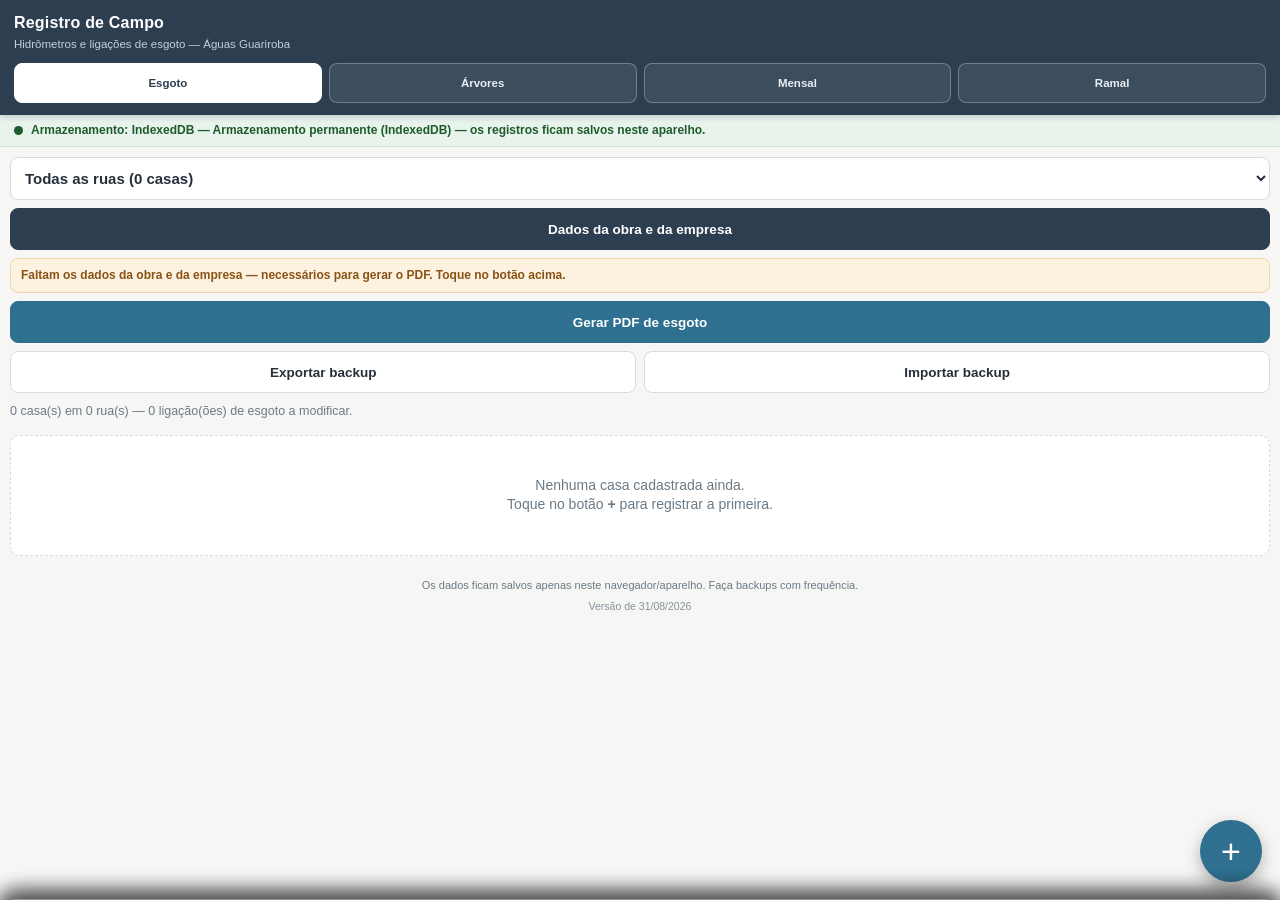
==== commit 33468c1f: "Mostra a data da versão no rodapé Depois de cada publicação fica a dúvida de o aparelho estar com a " ====
--- a/index.html
+++ b/index.html
@@ -30,9 +30,9 @@
   --escuro:#0b3d16;
 }
 body[data-aba="ramal"]{
-  --azul:#111111;      /* preto: aba e relatório de ramais de água */
-  --azul-esc:#000000;
-  --escuro:#000000;
+  --azul:#5a6063;      /* cinza: aba e relatório de ramais de água */
+  --azul-esc:#474c4e;
+  --escuro:#3a3f41;
 }
 *{box-sizing:border-box;-webkit-tap-highlight-color:transparent}
 html,body{margin:0;padding:0}
@@ -165,6 +165,8 @@
 .b-danificado{background:var(--vermelho)}
 .b-ja{background:var(--cinza)}
 .b-cortada{background:#6b4423}
+.b-naoloc{background:#8e44ad}
+.b-naoinst{background:#34495e}
 .b-rebaixar{background:#b5651d}
 .b-elevar{background:#2f6f8f}
 .b-semajuste{background:var(--cinza)}
@@ -255,6 +257,7 @@
 #overlayProc .txt{font-weight:700;color:var(--escuro);font-size:14.5px}
 #overlayProc .sub{font-size:12.5px;color:var(--suave)}
 footer.rodapeApp{padding:18px 14px 6px;text-align:center;font-size:11px;color:var(--suave)}
+.versaoApp{margin-top:6px;font-size:10.5px;opacity:.8}
 </style>
 </head>
 <body>
@@ -293,7 +296,10 @@
 <div id="resumoTopo"></div>
 <div id="areaDownloads"></div>
 <main id="lista"></main>
-<footer class="rodapeApp">Os dados ficam salvos apenas neste navegador/aparelho. Faça backups com frequência.</footer>
+<footer class="rodapeApp">
+  Os dados ficam salvos apenas neste navegador/aparelho. Faça backups com frequência.
+  <div id="versaoApp" class="versaoApp"></div>
+</footer>
 
 <button type="button" id="fab" aria-label="Cadastrar nova casa">+</button>
 
@@ -345,6 +351,8 @@
         <option>A remanejar</option>
         <option>Danificado</option>
         <option>Já remanejado</option>
+        <option>Não localizado</option>
+        <option>Não instalado</option>
       </select>
     </div>
 
@@ -1084,14 +1092,19 @@
 
 /* ------------------------- utilitários gerais ------------------------ */
 var SITUACOES = ['Mantido','A remanejar','Danificado','Já remanejado'];
-var CLASSE_BADGE = {'Mantido':'b-mantido','A remanejar':'b-remanejar','Danificado':'b-danificado','Já remanejado':'b-ja'};
+// O hidrômetro aceita duas situações a mais, que não existem para o esgoto.
+var SITUACOES_HID = SITUACOES.concat(['Não localizado','Não instalado']);
+var CLASSE_BADGE = {'Mantido':'b-mantido','A remanejar':'b-remanejar','Danificado':'b-danificado',
+                    'Já remanejado':'b-ja','Não localizado':'b-naoloc','Não instalado':'b-naoinst'};
 var AJUSTES = ['Rebaixar','Elevar','Sem ajuste'];
 var CLASSE_AJUSTE = {'Rebaixar':'b-rebaixar','Elevar':'b-elevar','Sem ajuste':'b-semajuste'};
 var COR_AJUSTE = {'Rebaixar':[181,101,29],'Elevar':[47,111,143],'Sem ajuste':[127,140,141]};
 function contaRamal(aj){ return aj === 'Rebaixar' || aj === 'Elevar'; }
-var COR_PDF = {'Mantido':[46,125,50],'A remanejar':[230,126,34],'Danificado':[192,57,43],'Já remanejado':[127,140,141]};
+var COR_PDF = {'Mantido':[46,125,50],'A remanejar':[230,126,34],'Danificado':[192,57,43],
+               'Já remanejado':[127,140,141],'Não localizado':[142,68,173],'Não instalado':[52,73,94]};
 var LIMITE_FOTO = 900 * 1024;         // ~900 KB por foto
 var LIMITE_LOGO = 500 * 1024;         // ~500 KB para a logo
+var VERSAO_APP = '31/08/2026';       // atualizada a cada publicação
 var CHAVE_LS = 'aguasguariroba_registros_v1';
 var CHAVE_LS_ARV = 'aguasguariroba_arvores_v1';
 var CHAVE_LS_MEN = 'aguasguariroba_mensais_v1';
@@ -1121,7 +1134,9 @@
   'Mantido': 'permanece no local, sem interferência com a obra.',
   'A remanejar': 'precisa ser deslocado ou adequado antes da execução do pavimento.',
   'Danificado': 'encontrado com avaria; requer substituição ou reparo pela concessionária.',
-  'Já remanejado': 'já adequado anteriormente; registrado para comprovação.'
+  'Já remanejado': 'já adequado anteriormente; registrado para comprovação.',
+  'Não localizado': 'não encontrado no imóvel durante a vistoria (somente hidrômetro).',
+  'Não instalado': 'ligação sem hidrômetro instalado até a data da vistoria (somente hidrômetro).'
 };
 
 var MESES = ['janeiro','fevereiro','março','abril','maio','junho','julho',
@@ -2071,7 +2086,7 @@
       $('cNumero').value = reg.numero || '';
       $('cData').value = reg.data || hojeISO();
       $('cNumHid').value = reg.numHid || '';
-      $('cSitHid').value = SITUACOES.indexOf(reg.sitHid) >= 0 ? reg.sitHid : 'Mantido';
+      $('cSitHid').value = SITUACOES_HID.indexOf(reg.sitHid) >= 0 ? reg.sitHid : 'Mantido';
       $('cSitEsg').value = SITUACOES.indexOf(reg.sitEsg) >= 0 ? reg.sitEsg : 'Mantido';
       $('cObs').value = reg.obs || '';
       if(reg.fotoHid){
@@ -2866,7 +2881,7 @@
   totalGeralRot: 'TOTAL GERAL DE LIGAÇÕES DE ESGOTO A MODIFICAR:',
   quadroFinal: {
     titulo: 'Quadro geral por situação encontrada',
-    valores: SITUACOES,
+    valores: SITUACOES_HID,
     cor: function(v){ return COR_PDF[v]; },
     colunas: [{ tit:'HIDRÔMETROS', val: function(r, v){ return r.sitHid === v; } },
               { tit:'ESGOTOS', val: function(r, v){ return r.sitEsg === v; } }]
@@ -2935,7 +2950,7 @@
 
 var PERFIL_RAMAL = {
   chave: 'ramal',
-  cor: [0,0,0],                       // identidade preta
+  cor: [90,96,99],                    // identidade cinza
   titulo: 'RELATÓRIO DE RAMAIS DE ÁGUA',
   sub1: 'Registro fotográfico dos ramais e do ajuste de nível',
   sub2: 'Obra de pavimentação asfáltica',
@@ -3101,8 +3116,10 @@
     y += 3;
   }
 
-  function secao(n, titulo){
-    if(!cabe(18)) novaPag();
+  // altMin: quando informado, o título só fica nesta página se couber junto o que vem
+  // logo abaixo — evita cabeçalho de seção sozinho no pé da folha.
+  function secao(n, titulo, altMin){
+    if(!cabe(altMin || 18)) novaPag();
     fonte('bold', 11.5, C_ESCURO);
     txt(n + '.  ' + titulo, M, y + 5);
     setD(COR); doc.setLineWidth(0.6);
@@ -3310,7 +3327,7 @@
 
   if(perfil.classificacao){
     secao(String(n++), 'CLASSIFICAÇÃO ADOTADA');
-    SITUACOES.forEach(function(sit){
+    SITUACOES_HID.forEach(function(sit){
       if(!cabe(9)) novaPag();
       chip(sit, COR_PDF[sit], M, y, 34);
       fonte('normal', 9, C_TEXTO);
@@ -3324,7 +3341,10 @@
   paragrafo(perfil.criterio);
 
   var nRegistro = n++;
-  secao(String(nRegistro), 'REGISTRO FOTOGRÁFICO POR RUA');
+  var primeiroBloco = grupos.length
+    ? 12.5 + 9 + 2 + 8 + 3 + alturaItem(grupos[0].itens[0], perfil.itensPorLinha === 2 ? COL : UTIL)
+    : 18;
+  secao(String(nRegistro), 'REGISTRO FOTOGRÁFICO POR RUA', primeiroBloco);
 
   grupos.forEach(function(g, iRua){
     var itens = g.itens;
@@ -3777,7 +3797,7 @@
 
 function normalizarRegistro(o){
   if(!o || typeof o !== 'object') throw new Error('registro inválido no arquivo');
-  var sitH = SITUACOES.indexOf(o.sitHid) >= 0 ? o.sitHid : 'Mantido';
+  var sitH = SITUACOES_HID.indexOf(o.sitHid) >= 0 ? o.sitHid : 'Mantido';
   var sitE = SITUACOES.indexOf(o.sitEsg) >= 0 ? o.sitEsg : 'Mantido';
   return {
     id: String(o.id || novoId()),
@@ -4082,6 +4102,7 @@
   try{
     $('cData').value = hojeISO();
     $('cDataA').value = hojeISO();
+    $('versaoApp').textContent = 'Versão de ' + VERSAO_APP;
     ligarEventos();
   }catch(e){
     try{ alert('Falha ao iniciar a interface: ' + msgErro(e)); }catch(e2){}
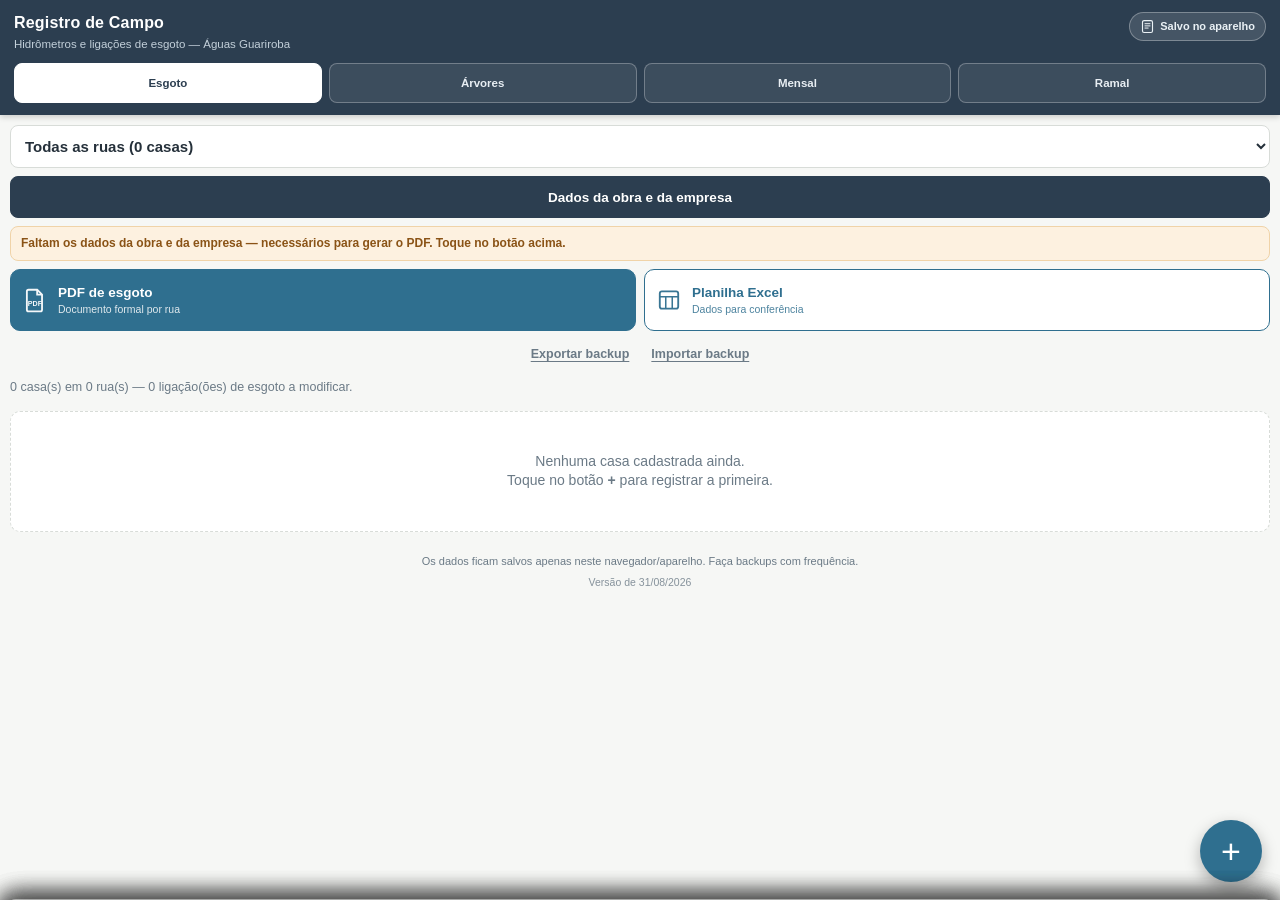
==== commit fd46b926: "Reforma da interface: sanfona por rua, cards de exportação, chips e planilha Quatro mudanças pedidas" ====
--- a/index.html
+++ b/index.html
@@ -46,7 +46,16 @@
   padding-top:calc(12px + env(safe-area-inset-top));
   position:sticky;top:0;z-index:30;box-shadow:0 2px 6px rgba(0,0,0,.18);
 }
+#cab .cabTopo{display:flex;align-items:flex-start;gap:10px}
+#cab .cabTxt{flex:1;min-width:0}
 #cab .tit{font-size:16px;font-weight:700;letter-spacing:.2px}
+.estadoSalvo{
+  flex:0 0 auto;display:flex;align-items:center;gap:5px;border-radius:20px;
+  border:1px solid rgba(255,255,255,.3);background:rgba(255,255,255,.12);color:#eaf1f5;
+  font-family:inherit;font-size:11px;font-weight:700;padding:6px 10px;line-height:1;
+}
+.estadoSalvo.salvando{background:#7a5b16;border-color:#c9962a;color:#ffe9b8}
+.estadoSalvo.risco{background:#7d221a;border-color:#e08b80;color:#ffdcd6}
 #cab .sub{font-size:11.5px;color:#c3d0da;margin-top:2px}
 #abas{display:flex;gap:7px;margin-top:11px}
 #abas{flex-wrap:wrap}
@@ -77,6 +86,25 @@
 .msg.info{background:#e9f0f5;border-color:#c3d5e0;color:#274a5e}
 #barraFerr{padding:10px;display:flex;flex-direction:column;gap:8px}
 #barraFerr .linhaBt{display:flex;gap:8px;flex-wrap:wrap}
+.cardsAcao{display:flex;gap:8px}
+.cardAcao{
+  flex:1;display:flex;align-items:center;gap:10px;text-align:left;
+  background:var(--azul);border:1px solid var(--azul);color:#fff;
+  border-radius:10px;padding:12px 11px;font-family:inherit;min-height:62px;
+}
+.cardAcao:active{background:var(--azul-esc)}
+.cardAcao .ico{flex:0 0 auto;display:flex;opacity:.95}
+.cardAcao .txt{display:flex;flex-direction:column;gap:2px;min-width:0}
+.cardAcao .txt b{font-size:13.5px;font-weight:700;line-height:1.15}
+.cardAcao .txt small{font-size:10.5px;opacity:.85;line-height:1.2}
+.cardAcao.sec{background:#fff;color:var(--azul);border-color:var(--azul)}
+.cardAcao.sec:active{background:#eef3f6}
+.cardAcao[disabled]{opacity:.55}
+.acoesSec{display:flex;gap:14px;justify-content:center;padding:2px 0 2px}
+.acoesSec button{
+  background:none;border:none;font-family:inherit;font-size:12.5px;font-weight:600;
+  color:var(--suave);text-decoration:underline;text-underline-offset:3px;padding:6px 4px;
+}
 .bt{
   border:1px solid var(--borda);background:#fff;color:var(--texto);
   padding:10px 12px;border-radius:8px;font-size:13.5px;font-weight:600;
@@ -133,10 +161,17 @@
 main#lista{padding:4px 10px}
 .grupoRua{margin-bottom:16px}
 .tituloRua{
-  display:flex;justify-content:space-between;align-items:center;gap:8px;
-  background:var(--azul);color:#fff;padding:8px 11px;border-radius:8px 8px 0 0;
-}
-.tituloRua .nome{font-weight:700;font-size:14px}
+  display:flex;justify-content:space-between;align-items:center;gap:8px;width:100%;
+  background:var(--azul);color:#fff;padding:11px;border-radius:8px 8px 0 0;
+  border:none;font-family:inherit;text-align:left;min-height:48px;
+}
+.grupoRua.fechado .tituloRua{border-radius:8px}
+.grupoRua.fechado .subRua,
+.grupoRua.fechado .card{display:none}
+.tituloRua .dir{display:flex;align-items:center;gap:8px;flex:0 0 auto}
+.tituloRua .chev{transition:transform .2s ease}
+.grupoRua:not(.fechado) .tituloRua .chev{transform:rotate(180deg)}
+.tituloRua .nome{font-weight:700;font-size:14.5px}
 .tituloRua .cont{font-size:11.5px;background:rgba(255,255,255,.2);padding:3px 8px;border-radius:20px;white-space:nowrap}
 .subRua{
   background:#eef3f0;border:1px solid var(--borda);border-top:none;
@@ -218,6 +253,21 @@
 .campo label{display:block;font-size:12.5px;font-weight:700;color:#41525e;margin-bottom:5px}
 .campo .obrig{color:var(--vermelho)}
 .campo .ajuda{font-size:11.5px;color:var(--suave);margin-top:4px}
+.chips{display:flex;flex-wrap:wrap;gap:6px;margin-bottom:8px}
+.chips .chip{
+  background:#eef2f0;border:1px solid var(--borda);border-radius:20px;
+  padding:8px 12px;font-family:inherit;font-size:12.5px;font-weight:600;color:#3d4a54;
+  max-width:100%;overflow:hidden;text-overflow:ellipsis;white-space:nowrap;
+}
+.chips .chip:active{background:var(--azul);border-color:var(--azul);color:#fff}
+.chips.gerenciando .chip{background:#fdf1e0;border-color:#f0d3a8;color:#8a5316}
+.chips .chip .x{font-weight:800;margin-left:6px}
+.chipsTopo{display:flex;justify-content:space-between;align-items:center;margin-bottom:6px}
+.chipsTopo .rot{font-size:11.5px;font-weight:700;color:#41525e}
+.chipsTopo button{
+  background:none;border:none;font-family:inherit;font-size:11.5px;font-weight:700;
+  color:var(--azul);text-decoration:underline;text-underline-offset:3px;padding:4px;
+}
 .fotoBox{background:#fff;border:1px solid var(--borda);border-radius:9px;padding:10px}
 .fotoBox.faltando{border-color:#e2b6b0;background:#fdf6f5}
 .fotoBox .escolher{
@@ -263,8 +313,19 @@
 <body>
 
 <header id="cab">
-  <div class="tit">Registro de Campo</div>
-  <div class="sub" id="subCab">Hidrômetros e ligações de esgoto &mdash; Águas Guariroba (Campo Grande/MS)</div>
+  <div class="cabTopo">
+    <div class="cabTxt">
+      <div class="tit">Registro de Campo</div>
+      <div class="sub" id="subCab">Hidrômetros e ligações de esgoto &mdash; Águas Guariroba (Campo Grande/MS)</div>
+    </div>
+    <button type="button" id="estadoSalvo" class="estadoSalvo" aria-live="polite">
+      <svg viewBox="0 0 24 24" width="15" height="15" aria-hidden="true">
+        <rect x="4" y="2.5" width="16" height="19" rx="2.5" fill="none" stroke="currentColor" stroke-width="1.8"/>
+        <path d="M8 7.5h8M8 11h8M8 14.5h5" stroke="currentColor" stroke-width="1.6" stroke-linecap="round"/>
+      </svg>
+      <span id="txtSalvo">Salvo</span>
+    </button>
+  </div>
   <nav id="abas">
     <button type="button" class="aba ativa" data-aba="esgoto">Esgoto <span class="qtd" id="qtdEsgoto"></span></button>
     <button type="button" class="aba" data-aba="arvore">Árvores <span class="qtd" id="qtdArvore"></span></button>
@@ -283,12 +344,31 @@
     <button type="button" class="bt bt-escuro" id="btConfig">Dados da obra e da empresa</button>
   </div>
   <div id="resumoObra" class="resumoObra"></div>
-  <div class="linhaBt">
-    <button type="button" class="bt bt-prim" id="btPdf">Gerar PDF completo</button>
+  <div class="cardsAcao">
+    <button type="button" class="cardAcao" id="btPdf">
+      <span class="ico" aria-hidden="true">
+        <svg viewBox="0 0 24 24" width="26" height="26">
+          <path d="M6 2.5h8l4.5 4.5v14a1.5 1.5 0 0 1-1.5 1.5H6A1.5 1.5 0 0 1 4.5 21V4A1.5 1.5 0 0 1 6 2.5z"
+                fill="none" stroke="currentColor" stroke-width="1.7"/>
+          <path d="M14 2.5V7h4.5" fill="none" stroke="currentColor" stroke-width="1.7"/>
+          <text x="12" y="17.6" font-size="6.6" font-weight="700" text-anchor="middle" fill="currentColor">PDF</text>
+        </svg>
+      </span>
+      <span class="txt"><b id="tituloPdf">Relatório PDF</b><small id="subPdf">Documento formal por rua</small></span>
+    </button>
+    <button type="button" class="cardAcao sec" id="btXlsx">
+      <span class="ico" aria-hidden="true">
+        <svg viewBox="0 0 24 24" width="26" height="26">
+          <rect x="3.5" y="4" width="17" height="16" rx="2" fill="none" stroke="currentColor" stroke-width="1.7"/>
+          <path d="M3.5 9h17M9 9v11M15 9v11" stroke="currentColor" stroke-width="1.4"/>
+        </svg>
+      </span>
+      <span class="txt"><b>Planilha Excel</b><small>Dados para conferência</small></span>
+    </button>
   </div>
-  <div class="linhaBt">
-    <button type="button" class="bt" id="btExportar">Exportar backup</button>
-    <button type="button" class="bt" id="btImportar">Importar backup</button>
+  <div class="acoesSec">
+    <button type="button" id="btExportar">Exportar backup</button>
+    <button type="button" id="btImportar">Importar backup</button>
     <input type="file" id="arqImport" accept="application/json,.json" style="display:none">
   </div>
 </div>
@@ -379,6 +459,11 @@
     <div class="secTit">Observações</div>
     <div class="campo">
       <label for="cObs">Observações</label>
+      <div class="chipsTopo">
+        <span class="rot">Observações usadas antes</span>
+        <button type="button" data-gerenciar="obs">Gerenciar</button>
+      </div>
+      <div class="chips" id="chips_cObs" data-campo="cObs" data-cat="obs"></div>
       <textarea id="cObs" rows="3" placeholder="Opcional. Ex.: caixa de inspeção sob a calçada."></textarea>
     </div>
 
@@ -449,6 +534,11 @@
     <div class="secTit">Observações</div>
     <div class="campo">
       <label for="cObsA">Observações</label>
+      <div class="chipsTopo">
+        <span class="rot">Observações usadas antes</span>
+        <button type="button" data-gerenciar="obs">Gerenciar</button>
+      </div>
+      <div class="chips" id="chips_cObsA" data-campo="cObsA" data-cat="obs"></div>
       <textarea id="cObsA" rows="3" placeholder="Opcional. Ex.: árvore sobre o alinhamento da nova calçada."></textarea>
     </div>
 
@@ -484,7 +574,7 @@
       </select>
     </div>
 
-    <div class="secTit">Foto do ramal</div>
+    <div class="secTit">Fotos</div>
     <div class="campo">
       <label>Foto do ramal <span class="obrig">*</span></label>
       <div class="fotoBox" id="boxRam">
@@ -495,7 +585,7 @@
       </div>
     </div>
     <div class="campo">
-      <label>Foto depois do serviço</label>
+      <label>Foto complementar</label>
       <div class="fotoBox" id="boxRam2">
         <img class="prev" id="prevRam2" alt="Pré-visualização da foto depois do serviço">
         <label class="escolher" for="cFotoRam2">Tirar foto ou escolher da galeria</label>
@@ -508,6 +598,11 @@
     <div class="secTit">Observações</div>
     <div class="campo">
       <label for="cObsR">Observações</label>
+      <div class="chipsTopo">
+        <span class="rot">Observações usadas antes</span>
+        <button type="button" data-gerenciar="obs">Gerenciar</button>
+      </div>
+      <div class="chips" id="chips_cObsR" data-campo="cObsR" data-cat="obs"></div>
       <textarea id="cObsR" rows="3" placeholder="Opcional."></textarea>
     </div>
 
@@ -550,6 +645,11 @@
     </div>
     <div class="campo">
       <label for="cDescMen">Descrição do serviço <span class="obrig">*</span></label>
+      <div class="chipsTopo">
+        <span class="rot">Toque para preencher</span>
+        <button type="button" data-gerenciar="descricao">Gerenciar</button>
+      </div>
+      <div class="chips" id="chipsDesc" data-campo="cDescMen" data-cat="descricao"></div>
       <textarea id="cDescMen" rows="2" placeholder="Ex.: REGULARIZAÇÃO DO SUBLEITO COM MOTONIVELADORA"></textarea>
       <div class="ajuda">Aparece na tarja cinza embaixo da foto, em maiúsculas.</div>
     </div>
@@ -1201,6 +1301,43 @@
 }
 function limparMsgs(){ try{ $('avisos').innerHTML = ''; }catch(e){} }
 
+var salvandoTimer = null;
+function marcarSalvando(){
+  try{
+    var el = $('estadoSalvo');
+    el.className = 'estadoSalvo salvando';
+    $('txtSalvo').textContent = 'Salvando…';
+    clearTimeout(salvandoTimer);
+  }catch(e){}
+}
+function marcarSalvo(){
+  try{
+    var el = $('estadoSalvo');
+    clearTimeout(salvandoTimer);
+    salvandoTimer = setTimeout(function(){
+      if(Armaz.modo === 'memoria'){
+        el.className = 'estadoSalvo risco';
+        $('txtSalvo').textContent = 'Não gravado';
+      }else{
+        el.className = 'estadoSalvo';
+        $('txtSalvo').textContent = 'Salvo no aparelho';
+      }
+    }, 250);
+  }catch(e){}
+}
+function textoDoEstadoSalvo(){
+  if(Armaz.modo === 'memoria'){
+    return 'ATENÇÃO: este navegador não permitiu gravar. Os cadastros somem ao fechar a página. ' +
+           'Exporte um backup agora.';
+  }
+  if(Armaz.modo === 'localstorage'){
+    return 'Salvo neste aparelho, no armazenamento alternativo (espaço limitado). ' +
+           'Não existe cópia em servidor: exporte backups com frequência.';
+  }
+  return 'Salvo neste aparelho (IndexedDB). Não existe cópia em servidor nem sincronização: ' +
+         'a única cópia fora daqui é o backup que você exporta.';
+}
+
 function processando(ligado, titulo, sub){
   try{
     var ov = $('overlayProc');
@@ -1337,6 +1474,7 @@
 
   salvar: function(col, reg){
     var self = this, d = COLECOES[col || 'registros'];
+    marcarSalvando();
     if(self.modo === 'indexeddb'){
       return self.tx(d.loja,'readwrite', function(s){ return s.put(reg); });
     }
@@ -1384,6 +1522,7 @@
 
   salvarConfig: function(cfg){
     var self = this;
+    marcarSalvando();
     if(self.modo === 'indexeddb'){
       return self.tx('meta','readwrite', function(s){ return s.put(cfg, 'config'); });
     }
@@ -1426,6 +1565,97 @@
     return Promise.resolve();
   }
 };
+
+/* ==================== TEXTOS REUTILIZÁVEIS (CHIPS) ===================
+   Descrições e observações já usadas, para preencher com um toque.
+   ===================================================================== */
+var CHAVE_LS_TXT = 'aguasguariroba_textos_v1';
+var TEXTOS_PADRAO = {
+  descricao: [
+    'Regularização do subleito',
+    'Compactação da camada de bica',
+    'Assentamento de tubo de concreto',
+    'Escavação mecanizada de vala',
+    'Reaterro e compactação de vala',
+    'Execução de boca coletora',
+    'Meio-fio e sarjeta',
+    'Imprimação',
+    'Aplicação de CBUQ',
+    'Limpeza mecanizada do terreno'
+  ],
+  obs: []
+};
+var LIMITE_TEXTOS = 30;
+
+function lerTextosGravados(){
+  var self = Armaz;
+  if(self.modo === 'indexeddb'){
+    return self.tx('meta','readonly', function(s){ return s.get('textos'); })
+      .then(function(t){ return t || null; });
+  }
+  if(self.modo === 'localstorage'){
+    return new Promise(function(res){
+      try{ res(JSON.parse(localStorage.getItem(CHAVE_LS_TXT) || 'null')); }catch(e){ res(null); }
+    });
+  }
+  return Promise.resolve(Armaz.memTextos || null);
+}
+
+function gravarTextos(t){
+  var self = Armaz;
+  if(self.modo === 'indexeddb'){
+    return self.tx('meta','readwrite', function(s){ return s.put(t, 'textos'); });
+  }
+  if(self.modo === 'localstorage'){
+    return new Promise(function(res){
+      try{ localStorage.setItem(CHAVE_LS_TXT, JSON.stringify(t)); }catch(e){}
+      res();
+    });
+  }
+  Armaz.memTextos = t;
+  return Promise.resolve();
+}
+
+function guardarTexto(cat, texto){
+  texto = String(texto || '').trim();
+  if(!texto || texto.length > 160) return Promise.resolve();
+  var lista = estado.textos[cat] || [];
+  var ja = lista.filter(function(t){ return t.toLocaleLowerCase('pt-BR') === texto.toLocaleLowerCase('pt-BR'); });
+  if(ja.length){
+    lista = lista.filter(function(t){ return t !== ja[0]; });
+  }
+  lista.unshift(texto);
+  estado.textos[cat] = lista.slice(0, LIMITE_TEXTOS);
+  return gravarTextos(estado.textos).then(function(){ renderizarChips(); });
+}
+
+function removerTexto(cat, texto){
+  estado.textos[cat] = (estado.textos[cat] || []).filter(function(t){ return t !== texto; });
+  return gravarTextos(estado.textos).then(function(){ renderizarChips(); });
+}
+
+function renderizarChips(){
+  try{
+    var caixas = document.querySelectorAll('.chips');
+    for(var i=0;i<caixas.length;i++){
+      var cx = caixas[i];
+      var cat = cx.getAttribute('data-cat');
+      var lista = estado.textos[cat] || [];
+      var gerindo = estado.gerenciandoChips === cat;
+      cx.classList.toggle('gerenciando', gerindo);
+      if(!lista.length){
+        cx.innerHTML = '<span class="ajuda" style="margin:0">' +
+          (cat === 'obs' ? 'As observações que você escrever ficam salvas aqui para reusar.'
+                         : 'Nenhuma descrição salva ainda.') + '</span>';
+        continue;
+      }
+      cx.innerHTML = lista.map(function(t){
+        return '<button type="button" class="chip" data-chip="' + esc(t) + '">' + esc(t) +
+               (gerindo ? '<span class="x">&times;</span>' : '') + '</button>';
+      }).join('');
+    }
+  }catch(e){}
+}
 
 /* ============================== ESTADO ============================== */
 var estado = {
@@ -1439,6 +1669,9 @@
   filtro: '',                        // filtro de rua da aba esgoto
   filtroArv: '',                     // filtro de rua da aba árvores
   filtroRam: '',                     // filtro de rua da aba ramais
+  textos: { descricao: [], obs: [] }, // sugestões de descrição e de observação
+  gerenciandoChips: '',              // categoria em modo de remoção
+  ruaAberta: { esgoto:'', arvore:'', ramal:'' },   // accordion: uma rua por vez
   editandoId: null,
   editandoArvId: null,
   editandoMenId: null,
@@ -1590,6 +1823,9 @@
   f.className = 'faixa ' + (Armaz.modo === 'indexeddb' ? 'ok' : (Armaz.modo === 'memoria' ? 'erro' : 'aviso'));
   var rotulo = { indexeddb:'IndexedDB', localstorage:'localStorage', memoria:'SOMENTE MEMÓRIA', nenhum:'indefinido' }[Armaz.modo];
   t.textContent = 'Armazenamento: ' + rotulo + ' — ' + Armaz.detalhe;
+  // no funcionamento normal o indicador do cabeçalho basta; a faixa fica para o que exige atenção
+  f.style.display = Armaz.modo === 'indexeddb' ? 'none' : '';
+  marcarSalvo();
 }
 
 function renderizarAbas(){
@@ -1610,8 +1846,12 @@
     ramal:  'Ramais de água &mdash; ajuste de nível'
   }[aba];
   $('subCab').innerHTML = sub;
-  $('btPdf').textContent = { esgoto:'Gerar PDF de esgoto', arvore:'Gerar PDF de árvores',
-                             mensal:'Gerar PDF do relatório mensal', ramal:'Gerar PDF de ramais' }[aba];
+  $('tituloPdf').textContent = { esgoto:'PDF de esgoto', arvore:'PDF de árvores',
+                                 mensal:'PDF do relatório mensal', ramal:'PDF de ramais' }[aba];
+  $('subPdf').textContent = { esgoto:'Documento formal por rua',
+                              arvore:'Supressão por rua, com etiquetas',
+                              mensal:'4 fotos por página, paisagem',
+                              ramal:'Fichas por rua, com o ajuste' }[aba];
   $('fab').setAttribute('aria-label', { esgoto:'Cadastrar nova casa', arvore:'Cadastrar nova árvore cortada',
                                         mensal:'Adicionar foto do mês', ramal:'Cadastrar novo ramal' }[aba]);
   $('filtroRua').style.display = aba === 'mensal' ? 'none' : '';
@@ -1759,7 +1999,7 @@
 }
 
 function cardRamal(r){
-  var extra = r.foto2 ? ' &middot; com foto depois do serviço' : '';
+  var extra = r.foto2 ? ' &middot; com foto complementar' : '';
   return '<div class="card">' +
     '<img class="mini" src="' + esc(r.foto || '') + '" alt="Foto do ramal">' +
     '<div class="corpo">' +
@@ -1817,12 +2057,23 @@
       return;
     }
 
+    // uma rua aberta por vez; com uma rua só, ela já vem aberta
+    var aberta = estado.ruaAberta[estado.aba] || '';
+    if(!aberta && grupos.length === 1) aberta = chaveRua(grupos[0].nome);
+
     var html = '';
     grupos.forEach(function(g){
-      html += '<div class="grupoRua">';
-      html += '<div class="tituloRua"><span class="nome">' + esc(g.nome) + '</span>' +
-              '<span class="cont">' + g.itens.length +
-              (ram ? ' ramal(is)' : arv ? ' árvore(s)' : ' casa(s)') + '</span></div>';
+      var chave = chaveRua(g.nome);
+      var fechada = chave !== aberta;
+      html += '<div class="grupoRua' + (fechada ? ' fechado' : '') + '">';
+      html += '<button type="button" class="tituloRua" data-rua="' + esc(chave) + '" ' +
+              'aria-expanded="' + (fechada ? 'false' : 'true') + '">' +
+              '<span class="nome">' + esc(g.nome) + '</span>' +
+              '<span class="dir"><span class="cont">' + g.itens.length +
+              (ram ? ' ramal(is)' : arv ? ' árvore(s)' : ' casa(s)') + '</span>' +
+              '<svg class="chev" viewBox="0 0 24 24" width="16" height="16" aria-hidden="true">' +
+              '<path d="M6 9.5L12 15.5L18 9.5" fill="none" stroke="currentColor" ' +
+              'stroke-width="2.2" stroke-linecap="round" stroke-linejoin="round"/></svg></span></button>';
       if(ram){
         var nAj = g.itens.filter(function(r){ return contaRamal(r.ajuste); }).length;
         html += '<div class="subRua">Ramais a ajustar nesta rua: <b>' + nAj + '</b></div>';
@@ -1841,6 +2092,12 @@
   }
 }
 
+function alternarRua(chave){
+  var atual = estado.ruaAberta[estado.aba] || '';
+  estado.ruaAberta[estado.aba] = (atual === chave) ? '' : chave;
+  renderizar();
+}
+
 function trocarAba(aba){
   if(['esgoto','arvore','mensal','ramal'].indexOf(aba) < 0) return;
   estado.aba = aba;
@@ -1857,6 +2114,7 @@
     estado.arvores = Array.isArray(r[1]) ? r[1] : [];
     estado.mensais = Array.isArray(r[2]) ? r[2] : [];
     estado.ramais = Array.isArray(r[3]) ? r[3] : [];
+    marcarSalvo();
     renderizar();
   }).catch(function(e){
     mostrarMsg('Não foi possível ler os registros salvos: ' + msgErro(e), 'erro', true);
@@ -2214,12 +2472,14 @@
     var edicao = !!estado.editandoRamId;
     Armaz.salvar('ramais', reg).then(function(){
       estado.ultimaRuaRam = rua;
+      estado.ruaAberta['ramal'] = chaveRua(rua);
       fecharSheetRamal();
       return recarregar();
     }).then(function(){
       if(!estado.ramais.some(function(r){ return r.id === reg.id; })){
         throw new Error('o registro não apareceu na lista após a gravação');
       }
+      guardarTexto('obs', reg.obs);
       mostrarMsg((edicao ? 'Ramal atualizado' : 'Ramal cadastrado') + ': ' + rua + ' — ' + reg.ajuste + '.', 'sucesso');
     }).catch(function(e){
       mostrarErroFormRam('ERRO AO SALVAR: ' + msgErro(e));
@@ -2364,6 +2624,7 @@
       if(!estado.mensais.some(function(r){ return r.id === reg.id; })){
         throw new Error('o registro não apareceu na lista após a gravação');
       }
+      guardarTexto('descricao', reg.descricao);
       mostrarMsg((edicao ? 'Foto atualizada' : 'Foto adicionada') + ': ' + desc.slice(0,60) + '.', 'sucesso');
     }).catch(function(e){
       mostrarErroFormMen('ERRO AO SALVAR: ' + msgErro(e));
@@ -2500,12 +2761,14 @@
     var edicao = !!estado.editandoArvId;
     Armaz.salvar('arvores', reg).then(function(){
       estado.ultimaRuaArv = rua;
+      estado.ruaAberta['arvore'] = chaveRua(rua);
       fecharSheetArv();
       return recarregar();
     }).then(function(){
       if(!estado.arvores.some(function(r){ return r.id === reg.id; })){
         throw new Error('o registro não apareceu na lista após a gravação');
       }
+      guardarTexto('obs', reg.obs);
       mostrarMsg((edicao ? 'Árvore atualizada' : 'Árvore registrada') + ': ' + rua +
                  (reg.etiqueta ? ', etiqueta nº ' + reg.etiqueta : ' (sem etiqueta)') + '.', 'sucesso');
     }).catch(function(e){
@@ -2672,6 +2935,7 @@
     };
     $('btSalvarCfg').disabled = true;
     Armaz.salvarConfig(cfg).then(function(){
+      marcarSalvo();
       estado.config = cfg;
       renderizar();          // o resumo do topo depende do mês de referência
       fecharConfig();
@@ -2758,11 +3022,13 @@
     var edicao = !!estado.editandoId;
     Armaz.salvar('registros', reg).then(function(){
       estado.ultimaRua = rua;
+      estado.ruaAberta['esgoto'] = chaveRua(rua);
       fecharSheet();
       return recarregar();
     }).then(function(){
       var conferido = estado.registros.some(function(r){ return r.id === reg.id; });
       if(!conferido) throw new Error('o registro não apareceu na lista após a gravação');
+      guardarTexto('obs', reg.obs);
       mostrarMsg((edicao ? 'Registro atualizado' : 'Casa cadastrada') + ': ' + rua +
                  (reg.numero ? ', nº ' + reg.numero : ' (sem número)') + '.', 'sucesso');
     }).catch(function(e){
@@ -2984,8 +3250,8 @@
   tituloItem: function(){ return ''; },      // a rua já é o cabeçalho da seção
   semData: true,
   itensPorLinha: 2,
-  alturaFoto: 50,
-  legendasDe: function(r){ return r.foto2 ? ['RAMAL','DEPOIS DO SERVIÇO'] : ['RAMAL DE ÁGUA']; },
+  alturaFoto: 58,
+  legendasDe: function(r){ return r.foto2 ? ['RAMAL DE ÁGUA','FOTO COMPLEMENTAR'] : ['RAMAL DE ÁGUA']; },
   fotos: function(r){
     var f = [[r.foto, r.dim]];
     if(r.foto2) f.push([r.foto2, r.dim2]);
@@ -3365,17 +3631,28 @@
     y += 8 + 3;
 
     if(perfil.itensPorLinha === 2){
-      for(var i=0; i<itens.length; i+=2){
-        var par = itens.slice(i, i+2);
-        var h = Math.max.apply(null, par.map(function(r){ return alturaItem(r, COL); }));
+      // Duas fichas por linha só quando cada uma tem uma foto; a ficha com duas fotos
+      // ocupa a linha inteira, para que toda foto saia com a mesma largura. As de uma
+      // foto vêm primeiro, em pares, senão sobrariam meias linhas vazias entre elas.
+      var simples = [], duplas = [];
+      itens.forEach(function(r){
+        if(perfil.fotos(r).length > 1) duplas.push(r); else simples.push(r);
+      });
+      var linhas = [];
+      for(var i=0; i<simples.length; i+=2){
+        linhas.push({ itens: simples.slice(i, i+2), larg: COL });
+      }
+      duplas.forEach(function(r){ linhas.push({ itens:[r], larg: UTIL }); });
+      linhas.forEach(function(ln){
+        var h = Math.max.apply(null, ln.itens.map(function(r){ return alturaItem(r, ln.larg); }));
         if(!cabe(h + 5)){ novaPag(); barraRua(rotulo, true); }
-        desenhaItem(par[0], M, COL, y);
-        if(par[1]) desenhaItem(par[1], M + COL + 6, COL, y);
+        desenhaItem(ln.itens[0], M, ln.larg, y);
+        if(ln.itens[1]) desenhaItem(ln.itens[1], M + COL + 6, ln.larg, y);
         y += h;
         setD(C_LINHA);
         doc.line(M, y + 2, M + UTIL, y + 2);
         y += 5;
-      }
+      });
     }else{
       itens.forEach(function(r){
         var h = alturaItem(r, UTIL);
@@ -3761,6 +4038,245 @@
   if(!blob || !blob.size) throw new Error('o arquivo gerado ficou vazio');
   return { blob: blob, nome: 'relatorio-fotografico-mensal-' + (cfg.mesRef || hojeISO()) + '.pdf',
            paginas: paginas, fotosComFalha: fotosComFalha };
+}
+
+
+/* ======================== PLANILHA (.xlsx) ===========================
+   Escritor mínimo de XLSX: monta o zip na mão (sem compressão) e as
+   partes XML do pacote. Sem biblioteca externa — o arquivo continua único.
+   ===================================================================== */
+var CRC_TABELA = (function(){
+  var t = new Uint32Array(256);
+  for(var n=0;n<256;n++){
+    var c = n;
+    for(var k=0;k<8;k++) c = (c & 1) ? (0xEDB88320 ^ (c >>> 1)) : (c >>> 1);
+    t[n] = c >>> 0;
+  }
+  return t;
+})();
+
+function crc32(bytes){
+  var c = 0xFFFFFFFF;
+  for(var i=0;i<bytes.length;i++) c = CRC_TABELA[(c ^ bytes[i]) & 0xFF] ^ (c >>> 8);
+  return (c ^ 0xFFFFFFFF) >>> 0;
+}
+
+function bytesDeTexto(txt){
+  if(window.TextEncoder) return new TextEncoder().encode(txt);
+  var out = [];
+  for(var i=0;i<txt.length;i++){
+    var c = txt.charCodeAt(i);
+    if(c < 0x80) out.push(c);
+    else if(c < 0x800){ out.push(0xC0 | (c >> 6), 0x80 | (c & 63)); }
+    else { out.push(0xE0 | (c >> 12), 0x80 | ((c >> 6) & 63), 0x80 | (c & 63)); }
+  }
+  return new Uint8Array(out);
+}
+
+// Zip sem compressão (método 0): basta para um pacote XLSX válido.
+function zipSimples(arquivos){
+  var partes = [], central = [], deslocamento = 0;
+  function u16(v){ return [v & 255, (v >> 8) & 255]; }
+  function u32(v){ return [v & 255, (v >> 8) & 255, (v >> 16) & 255, (v >>> 24) & 255]; }
+
+  arquivos.forEach(function(a){
+    var nome = bytesDeTexto(a.nome);
+    var crc = crc32(a.dados);
+    var cab = [].concat([0x50,0x4B,0x03,0x04], u16(20), u16(0), u16(0), u16(0), u16(0),
+                        u32(crc), u32(a.dados.length), u32(a.dados.length),
+                        u16(nome.length), u16(0));
+    partes.push(new Uint8Array(cab), nome, a.dados);
+    central.push({ nome: nome, crc: crc, tam: a.dados.length, desloc: deslocamento });
+    deslocamento += cab.length + nome.length + a.dados.length;
+  });
+
+  var dirTam = 0, dirInicio = deslocamento;
+  central.forEach(function(c){
+    var cab = [].concat([0x50,0x4B,0x01,0x02], u16(20), u16(20), u16(0), u16(0), u16(0), u16(0),
+                        u32(c.crc), u32(c.tam), u32(c.tam),
+                        u16(c.nome.length), u16(0), u16(0), u16(0), u16(0), u32(0), u32(c.desloc));
+    partes.push(new Uint8Array(cab), c.nome);
+    dirTam += cab.length + c.nome.length;
+  });
+  var fim = [].concat([0x50,0x4B,0x05,0x06], u16(0), u16(0),
+                      u16(central.length), u16(central.length), u32(dirTam), u32(dirInicio), u16(0));
+  partes.push(new Uint8Array(fim));
+
+  var total = partes.reduce(function(s,p){ return s + p.length; }, 0);
+  var saida = new Uint8Array(total), pos = 0;
+  partes.forEach(function(p){ saida.set(p, pos); pos += p.length; });
+  return saida;
+}
+
+function escXML(t){
+  return String(t == null ? '' : t)
+    .replace(/&/g,'&amp;').replace(/</g,'&lt;').replace(/>/g,'&gt;')
+    .replace(/"/g,'&quot;').replace(/'/g,'&apos;')
+    .replace(/[\x00-\x08\x0B\x0C\x0E-\x1F]/g,'');
+}
+
+function letraColuna(n){          // 1 -> A, 27 -> AA
+  var s = '';
+  while(n > 0){
+    var r = (n - 1) % 26;
+    s = String.fromCharCode(65 + r) + s;
+    n = Math.floor((n - 1) / 26);
+  }
+  return s;
+}
+
+function nomeAbaValido(nome){
+  return String(nome).replace(/[\\\/\?\*\[\]:]/g,'-').slice(0, 31) || 'Planilha';
+}
+
+function folhaXML(linhas){
+  var xml = '<?xml version="1.0" encoding="UTF-8" standalone="yes"?>' +
+    '<worksheet xmlns="http://schemas.openxmlformats.org/spreadsheetml/2006/main"><sheetData>';
+  linhas.forEach(function(linha, iL){
+    xml += '<row r="' + (iL + 1) + '">';
+    linha.forEach(function(cel, iC){
+      var ref = letraColuna(iC + 1) + (iL + 1);
+      var estilo = iL === 0 ? ' s="1"' : '';
+      if(typeof cel === 'number' && isFinite(cel)){
+        xml += '<c r="' + ref + '"' + estilo + '><v>' + cel + '</v></c>';
+      }else{
+        var t = String(cel == null ? '' : cel);
+        if(t === '') { xml += '<c r="' + ref + '"' + estilo + '/>'; }
+        else xml += '<c r="' + ref + '" t="inlineStr"' + estilo + '><is><t xml:space="preserve">' +
+                    escXML(t) + '</t></is></c>';
+      }
+    });
+    xml += '</row>';
+  });
+  return xml + '</sheetData></worksheet>';
+}
+
+function montarXLSX(abas){
+  var arquivos = [];
+  function add(nome, texto){ arquivos.push({ nome: nome, dados: bytesDeTexto(texto) }); }
+
+  var tipos = '<?xml version="1.0" encoding="UTF-8" standalone="yes"?>' +
+    '<Types xmlns="http://schemas.openxmlformats.org/package/2006/content-types">' +
+    '<Default Extension="rels" ContentType="application/vnd.openxmlformats-package.relationships+xml"/>' +
+    '<Default Extension="xml" ContentType="application/xml"/>' +
+    '<Override PartName="/xl/workbook.xml" ContentType="application/vnd.openxmlformats-officedocument.spreadsheetml.sheet.main+xml"/>' +
+    '<Override PartName="/xl/styles.xml" ContentType="application/vnd.openxmlformats-officedocument.spreadsheetml.styles+xml"/>';
+  abas.forEach(function(_, i){
+    tipos += '<Override PartName="/xl/worksheets/sheet' + (i+1) + '.xml" ' +
+             'ContentType="application/vnd.openxmlformats-officedocument.spreadsheetml.worksheet+xml"/>';
+  });
+  add('[Content_Types].xml', tipos + '</Types>');
+
+  add('_rels/.rels', '<?xml version="1.0" encoding="UTF-8" standalone="yes"?>' +
+    '<Relationships xmlns="http://schemas.openxmlformats.org/package/2006/relationships">' +
+    '<Relationship Id="rId1" Type="http://schemas.openxmlformats.org/officeDocument/2006/relationships/officeDocument" Target="xl/workbook.xml"/>' +
+    '</Relationships>');
+
+  var wb = '<?xml version="1.0" encoding="UTF-8" standalone="yes"?>' +
+    '<workbook xmlns="http://schemas.openxmlformats.org/spreadsheetml/2006/main" ' +
+    'xmlns:r="http://schemas.openxmlformats.org/officeDocument/2006/relationships"><sheets>';
+  var rels = '<?xml version="1.0" encoding="UTF-8" standalone="yes"?>' +
+    '<Relationships xmlns="http://schemas.openxmlformats.org/package/2006/relationships">';
+  abas.forEach(function(aba, i){
+    wb += '<sheet name="' + escXML(nomeAbaValido(aba.nome)) + '" sheetId="' + (i+1) + '" r:id="rId' + (i+1) + '"/>';
+    rels += '<Relationship Id="rId' + (i+1) + '" Type="http://schemas.openxmlformats.org/officeDocument/2006/relationships/worksheet" Target="worksheets/sheet' + (i+1) + '.xml"/>';
+    add('xl/worksheets/sheet' + (i+1) + '.xml', folhaXML(aba.linhas));
+  });
+  rels += '<Relationship Id="rId' + (abas.length + 1) + '" Type="http://schemas.openxmlformats.org/officeDocument/2006/relationships/styles" Target="styles.xml"/></Relationships>';
+  add('xl/workbook.xml', wb + '</sheets></workbook>');
+  add('xl/_rels/workbook.xml.rels', rels);
+
+  // dois formatos apenas: normal e negrito (para o cabeçalho)
+  add('xl/styles.xml', '<?xml version="1.0" encoding="UTF-8" standalone="yes"?>' +
+    '<styleSheet xmlns="http://schemas.openxmlformats.org/spreadsheetml/2006/main">' +
+    '<fonts count="2"><font><sz val="11"/><name val="Calibri"/></font>' +
+    '<font><b/><sz val="11"/><name val="Calibri"/></font></fonts>' +
+    '<fills count="1"><fill><patternFill patternType="none"/></fill></fills>' +
+    '<borders count="1"><border/></borders>' +
+    '<cellStyleXfs count="1"><xf numFmtId="0" fontId="0" fillId="0" borderId="0"/></cellStyleXfs>' +
+    '<cellXfs count="2"><xf numFmtId="0" fontId="0" fillId="0" borderId="0" xfId="0"/>' +
+    '<xf numFmtId="0" fontId="1" fillId="0" borderId="0" xfId="0" applyFont="1"/></cellXfs>' +
+    '</styleSheet>');
+
+  return zipSimples(arquivos);
+}
+
+/* ------------------- dados de cada aba da planilha ------------------- */
+function abasDaPlanilha(){
+  var abas = [];
+  var sim = function(v){ return v ? 'Sim' : 'Não'; };
+
+  if(estado.registros.length){
+    var linhas = [['Rua','Número','Data','Nº do hidrômetro','Situação do hidrômetro',
+                   'Situação do esgoto','Esgoto a modificar','Observações']];
+    registrosOrdenados().forEach(function(r){
+      linhas.push([r.rua || '', r.numero || 'Sem número', dataBR(r.data), r.numHid || '',
+                   r.sitHid || '', r.sitEsg || '', sim(contaEsgoto(r.sitEsg)), r.obs || '']);
+    });
+    abas.push({ nome:'Esgoto', linhas: linhas });
+  }
+
+  if(estado.arvores.length){
+    var la = [['Rua','Referência','Data','Etiqueta','Situação','Observações']];
+    ordenarRegistros(estado.arvores).forEach(function(r){
+      la.push([r.rua || '', r.numero || 'Sem referência', dataBR(r.data),
+               r.etiqueta || 'Sem etiqueta', 'Árvore cortada', r.obs || '']);
+    });
+    abas.push({ nome:'Árvores', linhas: la });
+  }
+
+  if(estado.ramais.length){
+    var lr = [['Rua','Ajuste de nível','A ajustar','Foto complementar','Observações']];
+    ordenarRegistros(estado.ramais).forEach(function(r){
+      lr.push([r.rua || '', r.ajuste || '', sim(contaRamal(r.ajuste)), sim(!!r.foto2), r.obs || '']);
+    });
+    abas.push({ nome:'Ramais', linhas: lr });
+  }
+
+  if(estado.mensais.length){
+    var lm = [['Página','Posição','Descrição do serviço']];
+    var pags = paginasMensais();
+    pags.forEach(function(fotos, iP){
+      fotos.forEach(function(r, iF){ lm.push([iP + 1, iF + 1, r.descricao || '']); });
+    });
+    abas.push({ nome:'Relatório mensal', linhas: lm });
+  }
+
+  // resumo por rua, com o mesmo critério dos relatórios
+  var res = [['Módulo','Rua','Registros','A intervir']];
+  [['Esgoto', estado.registros, function(r){ return contaEsgoto(r.sitEsg); }],
+   ['Árvores', estado.arvores, function(){ return true; }],
+   ['Ramais', estado.ramais, function(r){ return contaRamal(r.ajuste); }]
+  ].forEach(function(mod){
+    if(!mod[1].length) return;
+    agruparPorRua(ordenarRegistros(mod[1])).forEach(function(g){
+      res.push([mod[0], g.nome, g.itens.length, g.itens.filter(mod[2]).length]);
+    });
+  });
+  if(res.length > 1) abas.push({ nome:'Resumo', linhas: res });
+
+  return abas;
+}
+
+function gerarPlanilha(){
+  limparMsgs();
+  try{
+    var abas = abasDaPlanilha();
+    if(!abas.length){
+      mostrarMsg('Não há nada para exportar: nenhum registro cadastrado.', 'erro', true);
+      return;
+    }
+    var bytes = montarXLSX(abas);
+    var blob = new Blob([bytes], { type:'application/vnd.openxmlformats-officedocument.spreadsheetml.sheet' });
+    var nome = 'planilha-registro-campo-' + hojeISO() + '.xlsx';
+    var linhas = abas.reduce(function(s,a){ return s + a.linhas.length - 1; }, 0);
+    var auto = publicarArquivo(nome, blob,
+      'Planilha com ' + abas.length + ' aba(s) e ' + linhas + ' linha(s) de dados, sem as fotos. ' +
+      'Abre no Excel e no Google Planilhas.');
+    mostrarMsg('Planilha gerada.' + (auto ? ' O download automático foi disparado.' : ''), 'sucesso');
+  }catch(e){
+    mostrarMsg('Falha ao gerar a planilha: ' + msgErro(e), 'erro', true);
+  }
 }
 
 /* =========================== BACKUP JSON ============================ */
@@ -4018,7 +4534,43 @@
     renderizar();
   });
 
+  $('btXlsx').addEventListener('click', function(){
+    try{ gerarPlanilha(); }
+    catch(e){ mostrarMsg('Falha ao gerar a planilha: ' + msgErro(e), 'erro', true); }
+  });
+
+  $('estadoSalvo').addEventListener('click', function(){
+    mostrarMsg(textoDoEstadoSalvo(), Armaz.modo === 'memoria' ? 'erro' : 'info', Armaz.modo === 'memoria');
+  });
+
+  // chips de descrição e de observação, em qualquer formulário
+  document.addEventListener('click', function(ev){
+    var alvo = ev.target.closest ? ev.target.closest('[data-chip],[data-gerenciar]') : null;
+    if(!alvo) return;
+    var cat = alvo.getAttribute('data-gerenciar');
+    if(cat){
+      estado.gerenciandoChips = estado.gerenciandoChips === cat ? '' : cat;
+      renderizarChips();
+      return;
+    }
+    var texto = alvo.getAttribute('data-chip');
+    var caixa = alvo.parentNode;
+    var categoria = caixa.getAttribute('data-cat');
+    if(estado.gerenciandoChips === categoria){
+      removerTexto(categoria, texto);
+      return;
+    }
+    var campo = $(caixa.getAttribute('data-campo'));
+    if(campo){
+      campo.value = campo.value.trim() ? (campo.value.trim() + ' ' + texto) : texto;
+      campo.focus();
+      try{ campo.setSelectionRange(campo.value.length, campo.value.length); }catch(e){}
+    }
+  });
+
   $('lista').addEventListener('click', function(ev){
+    var cab = ev.target.closest ? ev.target.closest('.tituloRua') : null;
+    if(cab){ alternarRua(cab.getAttribute('data-rua')); return; }
     var alvo = ev.target.closest ?
       ev.target.closest('[data-editar],[data-excluir],[data-editar-arv],[data-excluir-arv],[data-editar-men],[data-excluir-men],[data-subir-men],[data-descer-men],[data-editar-ram],[data-excluir-ram]') : null;
     if(!alvo) return;
@@ -4121,6 +4673,14 @@
     return Armaz.lerConfig();
   }).then(function(cfg){
     if(cfg) estado.config = Object.assign({}, CFG_PADRAO, cfg);
+    return lerTextosGravados();
+  }).then(function(txt){
+    estado.textos = {
+      descricao: (txt && txt.descricao) || TEXTOS_PADRAO.descricao.slice(),
+      obs: (txt && txt.obs) || TEXTOS_PADRAO.obs.slice()
+    };
+    renderizarChips();
+    marcarSalvo();
     return recarregar();
   }).catch(function(e){
     renderizarFaixaStatus();
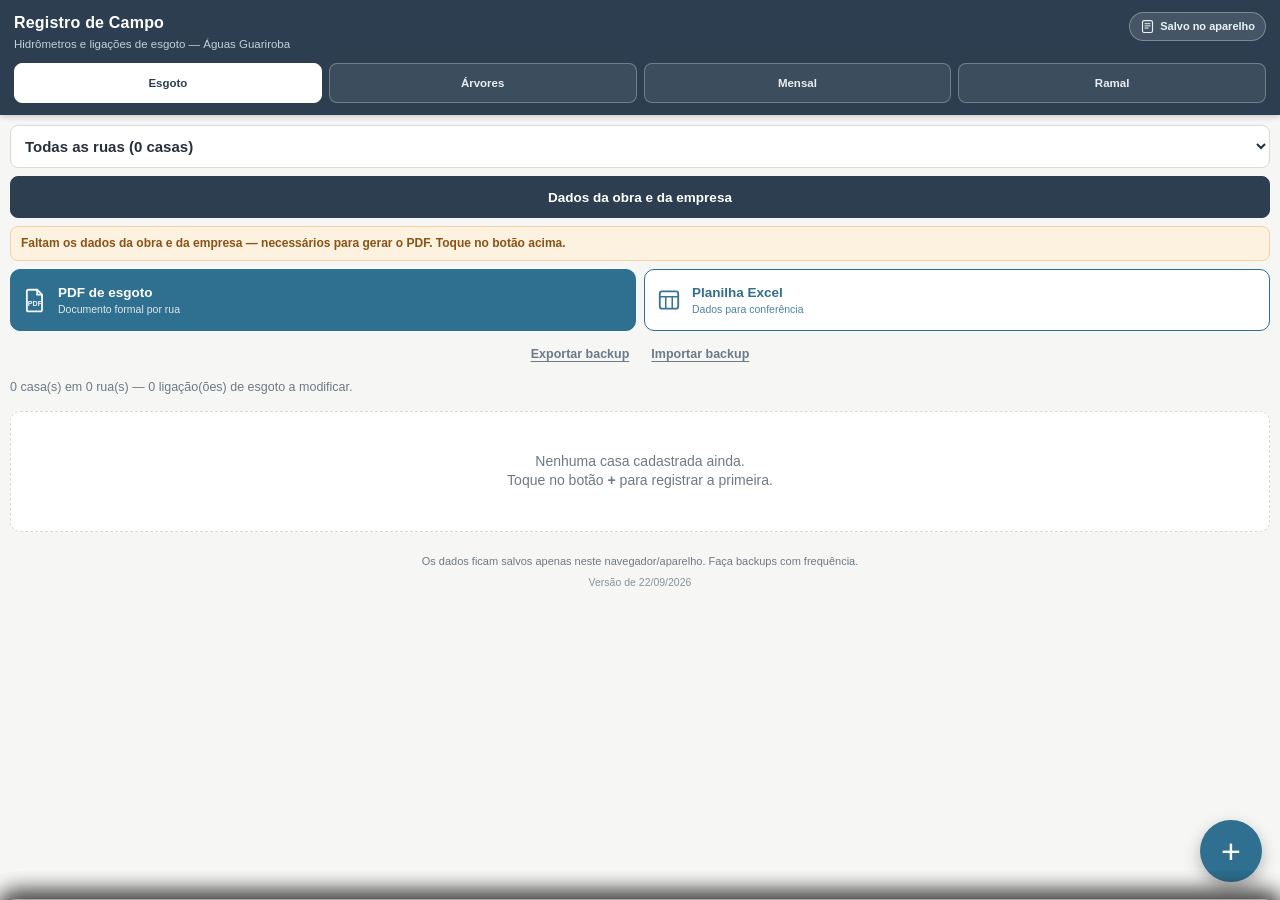
==== commit 579ab550: "Relatório mensal por mês, com arquivamento aos 3 meses Primeira etapa do aplicativo único: o mensal " ====
--- a/index.html
+++ b/index.html
@@ -723,8 +723,8 @@
 
     <div class="secTit">Relatório fotográfico mensal</div>
     <div class="campo">
-      <label for="cMesRef">Mês de referência</label>
-      <input type="month" id="cMesRef">
+      <div class="ajuda">O mês do relatório fotográfico agora é escolhido na aba <b>Mensal</b>,
+        onde cada mês tem o seu próprio relatório.</div>
       <div class="ajuda">Vira o período no cabeçalho: 01/07/2026 - 31/07/2026.</div>
     </div>
     <div class="campo">
@@ -1204,10 +1204,11 @@
                'Já remanejado':[127,140,141],'Não localizado':[142,68,173],'Não instalado':[52,73,94]};
 var LIMITE_FOTO = 900 * 1024;         // ~900 KB por foto
 var LIMITE_LOGO = 500 * 1024;         // ~500 KB para a logo
-var VERSAO_APP = '31/08/2026';       // atualizada a cada publicação
+var VERSAO_APP = '22/09/2026';       // atualizada a cada publicação
 var CHAVE_LS = 'aguasguariroba_registros_v1';
 var CHAVE_LS_ARV = 'aguasguariroba_arvores_v1';
 var CHAVE_LS_MEN = 'aguasguariroba_mensais_v1';
+var CHAVE_LS_MESES = 'aguasguariroba_meses_v1';
 var CHAVE_LS_RAM = 'aguasguariroba_ramais_v1';
 var CHAVE_LS_CFG = 'aguasguariroba_config_v1';
 
@@ -1216,6 +1217,7 @@
   registros: { loja: 'registros', ls: CHAVE_LS },
   arvores:   { loja: 'arvores',   ls: CHAVE_LS_ARV },
   mensais:   { loja: 'mensais',   ls: CHAVE_LS_MEN },
+  meses:     { loja: 'meses',     ls: CHAVE_LS_MESES },
   ramais:    { loja: 'ramais',    ls: CHAVE_LS_RAM }
 };
 
@@ -1372,13 +1374,14 @@
         if(!pronto) rej(new Error('tempo esgotado ao abrir o banco de dados'));
       }, 8000);
       var req;
-      try{ req = indexedDB.open('aguasguariroba_db', 4); }
+      try{ req = indexedDB.open('aguasguariroba_db', 5); }
       catch(e){ clearTimeout(t); rej(e); return; }
       req.onupgradeneeded = function(ev){
         var db = ev.target.result;
         if(!db.objectStoreNames.contains('registros')) db.createObjectStore('registros', {keyPath:'id'});
         if(!db.objectStoreNames.contains('arvores')) db.createObjectStore('arvores', {keyPath:'id'});
         if(!db.objectStoreNames.contains('mensais')) db.createObjectStore('mensais', {keyPath:'id'});
+        if(!db.objectStoreNames.contains('meses')) db.createObjectStore('meses', {keyPath:'id'});
         if(!db.objectStoreNames.contains('ramais')) db.createObjectStore('ramais', {keyPath:'id'});
         if(!db.objectStoreNames.contains('meta')) db.createObjectStore('meta');
       };
@@ -1662,7 +1665,9 @@
   aba: 'esgoto',                     // 'esgoto' | 'arvore'
   registros: [],                     // ligações de esgoto / hidrômetros
   arvores: [],                       // árvores cortadas
-  mensais: [],                       // fotos do relatório mensal
+  mensais: [],                       // fotos do relatório mensal (de todos os meses)
+  meses: [],                         // registro de cada mês do relatório, inclusive os arquivados
+  mesAtivo: '',                      // mês aberto na aba Mensal ('' = lista de meses)
   ramais: [],                        // ramais de água
   config: JSON.parse(JSON.stringify(CFG_PADRAO)),
   logoPendente: null,
@@ -1690,11 +1695,85 @@
 
 var FOTOS_POR_PAGINA = 4;
 
+/* ===================== RELATÓRIO MENSAL, MÊS A MÊS ==================
+   Cada foto pertence a um mês (AAAA-MM) e cada mês é um relatório com
+   vida própria: abre, cadastra, gera o PDF e, passado o prazo, arquiva.
+   O registro do mês continua na lista mesmo depois de arquivado, para
+   ficar a memória do que foi entregue.
+   ===================================================================== */
+var MESES_NO_APARELHO = 3;      // depois disso o mês entra na fila de arquivamento
+
+function mesAtualISO(){
+  var d = new Date();
+  return d.getFullYear() + '-' + String(d.getMonth()+1).padStart(2,'0');
+}
+function mesValido(m){ return /^\d{4}-(0[1-9]|1[0-2])$/.test(String(m || '')); }
+
+function fotosDoMes(mes){
+  return estado.mensais.filter(function(r){ return String(r.mes || '') === String(mes || ''); });
+}
+
+function registroDoMes(mes){
+  return estado.meses.filter(function(m){ return m.id === mes; })[0] || null;
+}
+
+/* Quantos meses separam dois meses AAAA-MM (positivo se o primeiro é mais novo). */
+function distanciaEmMeses(a, b){
+  var pa = String(a).split('-'), pb = String(b).split('-');
+  return (parseInt(pa[0],10) * 12 + parseInt(pa[1],10)) - (parseInt(pb[0],10) * 12 + parseInt(pb[1],10));
+}
+
+/* Lista de meses para a tela: junta o que está registrado com o que as
+   fotos indicam, do mais novo para o mais antigo. */
+function mesesDoRelatorio(){
+  var mapa = {};
+  estado.meses.forEach(function(m){
+    if(mesValido(m.id)) mapa[m.id] = { id: m.id, criadoEm: m.criadoEm || '', arquivadoEm: m.arquivadoEm || '',
+                                       fotosArquivadas: m.fotosArquivadas || 0, fotos: 0 };
+  });
+  estado.mensais.forEach(function(r){
+    var mes = String(r.mes || '');
+    if(!mesValido(mes)) return;
+    if(!mapa[mes]) mapa[mes] = { id: mes, criadoEm: r.criadoEm || '', arquivadoEm: '', fotosArquivadas: 0, fotos: 0 };
+    mapa[mes].fotos++;
+  });
+  return Object.keys(mapa).sort().reverse().map(function(k){ return mapa[k]; });
+}
+
+/* Meses que já passaram do prazo de permanência e ainda têm fotos no aparelho. */
+function mesesParaArquivar(){
+  var hoje = mesAtualISO();
+  return mesesDoRelatorio().filter(function(m){
+    return m.fotos > 0 && !m.arquivadoEm && distanciaEmMeses(hoje, m.id) >= MESES_NO_APARELHO;
+  });
+}
+
+function garantirRegistroMes(mes){
+  if(!mesValido(mes) || registroDoMes(mes)) return Promise.resolve();
+  var reg = { id: mes, criadoEm: new Date().toISOString(), arquivadoEm: '', fotosArquivadas: 0 };
+  estado.meses.push(reg);
+  return Armaz.salvar('meses', reg);
+}
+
+/* Fotos antigas não tinham mês: recebem o mês de referência da configuração
+   ou, na falta dele, o mês em que foram cadastradas. */
+function migrarFotosSemMes(){
+  var refConfig = estado.config && estado.config.mesRef;
+  var sem = estado.mensais.filter(function(r){ return !mesValido(r.mes); });
+  if(!sem.length) return Promise.resolve();
+  sem.forEach(function(r){
+    var doCadastro = String(r.criadoEm || '').slice(0, 7);
+    r.mes = mesValido(refConfig) ? refConfig : (mesValido(doCadastro) ? doCadastro : mesAtualISO());
+  });
+  return Armaz.salvarVarios('mensais', sem);
+}
+
+
 // Ordem do relatório: página, depois posição dentro da página. Registros antigos,
 // sem página definida, entram na sequência em que foram cadastrados.
 function mensaisOrdenadas(){
   var comPagina = [], semPagina = [];
-  estado.mensais.forEach(function(r){
+  fotosDoMes(estado.mesAtivo).forEach(function(r){
     if(r.pagina) comPagina.push(r); else semPagina.push(r);
   });
   comPagina.sort(function(a,b){
@@ -1970,16 +2049,72 @@
   '</div>';
 }
 
+/* Cartão de um mês na lista: quantas fotos, quantas páginas e o que dá para fazer. */
+function cardMes(m){
+  var paginas = Math.ceil(m.fotos / FOTOS_POR_PAGINA) || 0;
+  var atrasado = !m.arquivadoEm && m.fotos > 0 && distanciaEmMeses(mesAtualISO(), m.id) >= MESES_NO_APARELHO;
+  var situacao;
+  if(m.arquivadoEm){
+    situacao = '<span class="badge b-ja">arquivado em ' + esc(dataBR(String(m.arquivadoEm).slice(0,10))) + '</span>';
+  }else if(atrasado){
+    situacao = '<span class="badge b-danificado">passou de ' + MESES_NO_APARELHO + ' meses — arquive</span>';
+  }else{
+    situacao = '<span class="badge b-mantido">no aparelho</span>';
+  }
+  var detalhe = m.arquivadoEm
+    ? (m.fotosArquivadas || 0) + ' foto(s) arquivadas — as imagens saíram do aparelho'
+    : m.fotos + ' foto(s) — ' + paginas + ' página(s) no PDF';
+
+  return '<div class="card">' +
+    '<div class="corpo">' +
+      '<div class="l1">' + esc(mesPorExtenso(m.id)) + '</div>' +
+      '<div class="l2">' + detalhe + '</div>' +
+      '<div class="badges">' + situacao + '</div>' +
+    '</div>' +
+    '<div class="acoes">' +
+      '<button type="button" data-abrir-mes="' + esc(m.id) + '">Abrir</button>' +
+      (m.fotos > 0 ? '<button type="button" data-arquivar-mes="' + esc(m.id) + '">Arquivar</button>' : '') +
+      '<button type="button" class="ex" data-excluir-mes="' + esc(m.id) + '">Excluir</button>' +
+    '</div>' +
+  '</div>';
+}
+
+function renderizarMeses(){
+  var meses = mesesDoRelatorio();
+  var totalFotos = estado.mensais.length;
+  var atrasados = mesesParaArquivar();
+  $('resumoTopo').textContent = meses.length + ' mês(es) no relatório — ' + totalFotos +
+    ' foto(s) no aparelho' + (atrasados.length ? ' — ' + atrasados.length + ' mês(es) para arquivar.' : '.');
+  var cx = $('lista');
+  if(!meses.length){
+    cx.innerHTML = '<div class="vazio">Nenhum mês criado ainda.<br>' +
+      'Toque no botão <b>+</b> para começar o relatório de um mês.</div>';
+    return;
+  }
+  var html = '';
+  if(atrasados.length){
+    html += '<div class="grupoRua"><div class="tituloRua"><span class="nome">Para arquivar</span>' +
+            '<span class="cont">passaram de ' + MESES_NO_APARELHO + ' meses</span></div>' +
+            '<div class="vazio" style="text-align:left">Arquivar gera o PDF e o backup do mês e tira as fotos ' +
+            'do aparelho, liberando espaço. O mês continua na lista.</div></div>';
+  }
+  meses.forEach(function(m){ html += cardMes(m); });
+  cx.innerHTML = html;
+}
+
 function renderizarListaMensal(){
+  if(!estado.mesAtivo){ renderizarMeses(); return; }
   var paginas = paginasMensais();
-  var total = estado.mensais.length;
-  var cfg = estado.config;
-  $('resumoTopo').textContent = total + ' foto(s) — ' + paginas.length + ' página(s) no PDF' +
-    (cfg.mesRef ? ' — mês de referência: ' + mesPorExtenso(cfg.mesRef) + '.' : ' — mês de referência não informado.');
+  var total = fotosDoMes(estado.mesAtivo).length;
+  var reg = registroDoMes(estado.mesAtivo);
+  $('resumoTopo').innerHTML = '<b>' + esc(mesPorExtenso(estado.mesAtivo)) + '</b> — ' + total +
+    ' foto(s), ' + paginas.length + ' página(s) no PDF. ' +
+    '<a href="#" id="voltarMeses">ver todos os meses</a>' +
+    (reg && reg.arquivadoEm ? ' — <b>mês arquivado</b>' : '');
   var cx = $('lista');
   if(!total){
-    cx.innerHTML = '<div class="vazio">Nenhuma foto cadastrada ainda.<br>' +
-      'Toque no botão <b>+</b> para adicionar a primeira foto do mês.</div>';
+    cx.innerHTML = '<div class="vazio">Nenhuma foto neste mês ainda.<br>' +
+      'Toque no botão <b>+</b> para adicionar a primeira foto de ' + esc(mesPorExtenso(estado.mesAtivo)) + '.</div>';
     return;
   }
   var html = '';
@@ -1996,6 +2131,61 @@
     html += '</div>';
   });
   cx.innerHTML = html;
+}
+
+/* ------------------------- ações sobre um mês ------------------------ */
+function abrirMes(mes){
+  estado.mesAtivo = mes;
+  limparMsgs();
+  renderizar();
+  try{ window.scrollTo({ top: 0, behavior: 'smooth' }); }catch(e){ window.scrollTo(0,0); }
+}
+
+function voltarParaMeses(){
+  estado.mesAtivo = '';
+  limparMsgs();
+  renderizar();
+}
+
+function novoMes(){
+  var sugerido = mesAtualISO();
+  var mes = prompt('Mês do relatório (no formato AAAA-MM):', sugerido);
+  if(mes === null) return;
+  mes = String(mes).trim();
+  if(!mesValido(mes)){
+    mostrarMsg('Mês inválido. Use o formato AAAA-MM, por exemplo ' + sugerido + '.', 'erro', true);
+    return;
+  }
+  garantirRegistroMes(mes).then(function(){
+    abrirMes(mes);
+    mostrarMsg('Relatório de ' + mesPorExtenso(mes) + ' criado. Agora é só adicionar as fotos.', 'sucesso');
+  }).catch(function(e){
+    mostrarMsg('Não foi possível criar o mês: ' + msgErro(e), 'erro', true);
+  });
+}
+
+function excluirMes(mes){
+  var fotos = fotosDoMes(mes);
+  var texto = fotos.length
+    ? 'Excluir ' + mesPorExtenso(mes) + ' e as ' + fotos.length + ' foto(s) dele?\n\n' +
+      'Isso apaga as fotos do aparelho e não pode ser desfeito. Se quiser guardar, use Arquivar.'
+    : 'Excluir o registro de ' + mesPorExtenso(mes) + ' da lista?';
+  if(!confirm(texto)) return;
+  var passos = fotos.reduce(function(p, r){
+    return p.then(function(){ return Armaz.remover('mensais', r.id); });
+  }, Promise.resolve());
+  passos.then(function(){
+    var reg = registroDoMes(mes);
+    estado.meses = estado.meses.filter(function(m){ return m.id !== mes; });
+    return reg ? Armaz.remover('meses', mes) : null;
+  }).then(function(){
+    if(estado.mesAtivo === mes) estado.mesAtivo = '';
+    return recarregar();
+  }).then(function(){
+    mostrarMsg(mesPorExtenso(mes) + ' foi excluído.', 'sucesso');
+  }).catch(function(e){
+    mostrarMsg('Não foi possível excluir o mês: ' + msgErro(e), 'erro', true);
+  });
 }
 
 function cardRamal(r){
@@ -2109,11 +2299,15 @@
 
 function recarregar(){
   return Promise.all([Armaz.listar('registros'), Armaz.listar('arvores'),
-                      Armaz.listar('mensais'), Armaz.listar('ramais')]).then(function(r){
+                      Armaz.listar('mensais'), Armaz.listar('ramais'),
+                      Armaz.listar('meses')]).then(function(r){
     estado.registros = Array.isArray(r[0]) ? r[0] : [];
     estado.arvores = Array.isArray(r[1]) ? r[1] : [];
     estado.mensais = Array.isArray(r[2]) ? r[2] : [];
     estado.ramais = Array.isArray(r[3]) ? r[3] : [];
+    estado.meses = Array.isArray(r[4]) ? r[4] : [];
+    return migrarFotosSemMes();
+  }).then(function(){
     marcarSalvo();
     renderizar();
   }).catch(function(e){
@@ -2603,6 +2797,7 @@
       id: estado.editandoMenId || novoId(),
       foto: estado.fotos.men.dataUrl,
       dim: { w: estado.fotos.men.w || null, h: estado.fotos.men.h || null },
+      mes: estado.mesAtivo,
       descricao: desc,
       pagina: pagAlvo,
       // entra no fim da página escolhida quando muda de página
@@ -2859,7 +3054,6 @@
     $('cDonoCrea').value = c.donoCrea || '';
     $('cFiscal').value = c.fiscal || '';
     $('cFiscalCrea').value = c.fiscalCrea || '';
-    $('cMesRef').value = c.mesRef || '';
     estado.brasaoPendente = c.brasao ? { dataUrl: c.brasao, tipo: c.brasaoTipo, w: (c.brasaoDim||{}).w, h: (c.brasaoDim||{}).h, bytes: tamanhoDataUrl(c.brasao) } : null;
     if(estado.brasaoPendente) pintarBrasao(c.brasao, 'Imagem salva (' + kb(estado.brasaoPendente.bytes) + '). Escolha outra para substituir.', 'pronta');
     else pintarBrasao(null, 'Nenhuma imagem selecionada.', '');
@@ -2917,7 +3111,7 @@
       municipio: $('cMunicipio').value.trim() || CFG_PADRAO.municipio,
       concessionaria: $('cConcessionaria').value.trim() || CFG_PADRAO.concessionaria,
       destArv: $('cDestArv').value.trim(),
-      mesRef: $('cMesRef').value || '',
+      mesRef: estado.config.mesRef || '',        // mantido só para converter dados antigos
       brasao: estado.brasaoPendente ? estado.brasaoPendente.dataUrl : '',
       brasaoTipo: estado.brasaoPendente ? estado.brasaoPendente.tipo : 'PNG',
       brasaoDim: estado.brasaoPendente ? { w: estado.brasaoPendente.w, h: estado.brasaoPendente.h } : null,
@@ -3084,6 +3278,117 @@
   }catch(e){ auto = false; }
   try{ cx.scrollIntoView({ block:'nearest', behavior:'smooth' }); }catch(e){}
   return auto;
+}
+
+/* Mostra vários arquivos prontos de uma vez (usado ao arquivar um mês,
+   que gera o PDF e o backup no mesmo passo). */
+function publicarVarios(arquivos){
+  estado.urlsTemp.forEach(function(u){ try{ URL.revokeObjectURL(u); }catch(e){} });
+  estado.urlsTemp = [];
+  var html = '';
+  arquivos.forEach(function(a){
+    var url = URL.createObjectURL(a.blob);
+    estado.urlsTemp.push(url);
+    html += '<div class="blocoArq">' +
+      '<div class="nome">' + esc(a.nome) + '</div>' +
+      '<div class="dica">' + esc(a.dica || '') + '</div>' +
+      '<div class="links">' +
+        '<a href="' + url + '" download="' + esc(a.nome) + '">Baixar arquivo</a>' +
+        '<a class="sec" href="' + url + '" target="_blank" rel="noopener">Abrir em nova aba</a>' +
+      '</div>' +
+    '</div>';
+  });
+  var cx = $('areaDownloads');
+  cx.innerHTML = html;
+  try{
+    var a0 = document.createElement('a');
+    a0.href = estado.urlsTemp[0]; a0.download = arquivos[0].nome; a0.style.display = 'none';
+    document.body.appendChild(a0); a0.click(); a0.remove();
+  }catch(e){}
+  try{ cx.scrollIntoView({ block:'nearest', behavior:'smooth' }); }catch(e){}
+}
+
+/* ====================== ARQUIVAMENTO DE UM MÊS ======================
+   Gera o PDF e o backup do mês e, só depois de ter os dois arquivos na
+   mão, tira as fotos do aparelho. O mês continua na lista, marcado como
+   arquivado, com a contagem do que foi entregue.
+   ===================================================================== */
+function arquivarMes(mes){
+  var fotos = fotosDoMes(mes);
+  if(!fotos.length){ mostrarMsg('Este mês não tem fotos no aparelho.', 'erro', true); return; }
+  var cfg = estado.config;
+  if(!cfg.obra || !cfg.empresa){
+    mostrarMsg('Antes de arquivar, informe o nome da obra e o nome da empresa — eles vão no PDF.', 'erro', true);
+    abrirConfig('Preencha estes dados para poder arquivar o mês.');
+    return;
+  }
+  var Ctor = (window.jspdf && window.jspdf.jsPDF) || window.jsPDF;
+  if(!Ctor){ mostrarMsg('A biblioteca de PDF não carregou. Recarregue a página.', 'erro', true); return; }
+
+  if(!confirm('Arquivar ' + mesPorExtenso(mes) + ' com ' + fotos.length + ' foto(s)?\n\n' +
+              'O aplicativo vai:\n' +
+              '1) gerar o PDF do mês;\n' +
+              '2) gerar o backup do mês (.json, com as fotos);\n' +
+              '3) apagar as fotos deste mês do aparelho, liberando espaço.\n\n' +
+              'Guarde os dois arquivos. Para ter o mês de volta, basta importar o backup.')) return;
+
+  processando(true, 'Arquivando ' + mesPorExtenso(mes) + '…', 'Gerando o PDF do mês.');
+  var mesAnterior = estado.mesAtivo;
+  estado.mesAtivo = mes;                      // o PDF é sempre do mês aberto
+
+  var pendentes = [];
+  fotos.forEach(function(r){
+    if(!r.dim || !r.dim.w) pendentes.push(medirImagem(r.foto).then(function(d){ r.dim = d; }));
+  });
+  if(cfg.logo && (!cfg.logoDim || !cfg.logoDim.w)) pendentes.push(medirImagem(cfg.logo).then(function(d){ cfg.logoDim = d; }));
+  if(cfg.brasao && (!cfg.brasaoDim || !cfg.brasaoDim.w)) pendentes.push(medirImagem(cfg.brasao).then(function(d){ cfg.brasaoDim = d; }));
+
+  var arquivos = [];
+  Promise.all(pendentes).then(function(){
+    return montarPDFMensal(Ctor, paginasMensais());
+  }).then(function(res){
+    arquivos.push({ blob: res.blob, nome: res.nome,
+                    dica: 'Relatório de ' + mesPorExtenso(mes) + ' com ' + res.paginas + ' página(s).' });
+    var pacote = {
+      aplicativo: 'registro-interferencias-aguas-guariroba',
+      versao: 5,
+      exportadoEm: new Date().toISOString(),
+      tipo: 'mes-arquivado',
+      mes: mes,
+      config: estado.config,
+      registros: [], arvores: [], ramais: [],
+      meses: [registroDoMes(mes) || { id: mes }],
+      mensais: mensaisOrdenadas()
+    };
+    var texto = JSON.stringify(pacote);
+    arquivos.push({ blob: new Blob([texto], { type:'application/json' }),
+                    nome: 'backup-mensal-' + mes + '.json',
+                    dica: 'Backup de ' + mesPorExtenso(mes) + ' com as ' + fotos.length +
+                          ' foto(s) (' + kb(texto.length) + '). Guarde: é com ele que o mês volta.' });
+    // só agora as fotos saem do aparelho
+    return fotos.reduce(function(pr, r){
+      return pr.then(function(){ return Armaz.remover('mensais', r.id); });
+    }, Promise.resolve());
+  }).then(function(){
+    var reg = registroDoMes(mes) || { id: mes, criadoEm: new Date().toISOString() };
+    reg.arquivadoEm = new Date().toISOString();
+    reg.fotosArquivadas = fotos.length;
+    if(!registroDoMes(mes)) estado.meses.push(reg);
+    return Armaz.salvar('meses', reg);
+  }).then(function(){
+    estado.mesAtivo = '';
+    return recarregar();
+  }).then(function(){
+    processando(false);
+    publicarVarios(arquivos);
+    mostrarMsg(mesPorExtenso(mes) + ' arquivado: o PDF e o backup estão abaixo, e as fotos saíram do aparelho. ' +
+               'Guarde os dois arquivos.', 'sucesso', true);
+  }).catch(function(e){
+    processando(false);
+    estado.mesAtivo = mesAnterior;
+    renderizar();
+    mostrarMsg('Não foi possível arquivar o mês: ' + msgErro(e) + ' Nada foi apagado.', 'erro', true);
+  });
 }
 
 /* ============================ GERAÇÃO DO PDF =========================
@@ -3810,10 +4115,14 @@
 
 function gerarPDFMensal(Ctor){
   var cfg = estado.config;
+  if(!estado.mesAtivo){
+    mostrarMsg('Abra o mês que você quer imprimir — cada mês tem o seu relatório.', 'erro', true);
+    return;
+  }
   var itens = mensaisOrdenadas();
   var paginasFotos = paginasMensais();
   if(!itens.length){
-    mostrarMsg('Não há nada para gerar: nenhuma foto cadastrada na aba Mensal.', 'erro', true);
+    mostrarMsg('Não há nada para gerar: ' + mesPorExtenso(estado.mesAtivo) + ' está sem fotos.', 'erro', true);
     return;
   }
   if(!cfg.obra || !cfg.empresa){
@@ -3821,12 +4130,6 @@
     abrirConfig('Preencha estes dados para poder gerar o PDF.');
     return;
   }
-  if(!cfg.mesRef){
-    mostrarMsg('Informe o mês de referência do relatório mensal — ele vira o período no cabeçalho.', 'erro', true);
-    abrirConfig('Escolha o mês de referência para poder gerar o relatório mensal.');
-    return;
-  }
-
   processando(true, 'Gerando o PDF…', 'Preparando as fotos.');
   $('btPdf').disabled = true;
 
@@ -3842,7 +4145,8 @@
   }).then(function(res){
     processando(false);
     var auto = publicarArquivo(res.nome, res.blob,
-      'Relatório fotográfico mensal com ' + res.paginas + ' página(s) e ' + itens.length + ' foto(s). ' +
+      'Relatório de ' + mesPorExtenso(estado.mesAtivo) + ' com ' + res.paginas + ' página(s) e ' +
+      itens.length + ' foto(s). ' +
       'Se o download automático não abrir, use os botões abaixo.');
     mostrarMsg('PDF gerado com sucesso.' + (auto ? ' O download automático foi disparado.' : '') +
                (res.fotosComFalha ? ' Atenção: ' + res.fotosComFalha + ' foto(s) não puderam ser desenhadas.' : ''),
@@ -3941,7 +4245,7 @@
     txt(doc.splitTextToSize(cfg.empresa, 26)[0], XI + WI - 29, yTexto);
 
     fonte('bold', 6.5, [0,0,0]);
-    txt('PERÍODO: ' + periodoDoMes(cfg.mesRef), XI + 3, Y_CAB + 24.7);
+    txt('PERÍODO: ' + periodoDoMes(estado.mesAtivo || cfg.mesRef), XI + 3, Y_CAB + 24.7);
 
     // fio fino separando o cabeçalho das fotos
     doc.setDrawColor(120,120,120); doc.setLineWidth(0.2);
@@ -4036,7 +4340,7 @@
 
   var blob = doc.output('blob');
   if(!blob || !blob.size) throw new Error('o arquivo gerado ficou vazio');
-  return { blob: blob, nome: 'relatorio-fotografico-mensal-' + (cfg.mesRef || hojeISO()) + '.pdf',
+  return { blob: blob, nome: 'relatorio-fotografico-mensal-' + (estado.mesAtivo || cfg.mesRef || hojeISO()) + '.pdf',
            paginas: paginas, fotosComFalha: fotosComFalha };
 }
 
@@ -4234,10 +4538,14 @@
   }
 
   if(estado.mensais.length){
-    var lm = [['Página','Posição','Descrição do serviço']];
-    var pags = paginasMensais();
-    pags.forEach(function(fotos, iP){
-      fotos.forEach(function(r, iF){ lm.push([iP + 1, iF + 1, r.descricao || '']); });
+    var lm = [['Mês','Página','Posição','Descrição do serviço']];
+    mesesDoRelatorio().forEach(function(m){
+      var guardado = estado.mesAtivo;
+      estado.mesAtivo = m.id;                        // agrupa por mês, um relatório de cada vez
+      paginasMensais().forEach(function(fotos, iP){
+        fotos.forEach(function(r, iF){ lm.push([mesPorExtenso(m.id), iP + 1, iF + 1, r.descricao || '']); });
+      });
+      estado.mesAtivo = guardado;
     });
     abas.push({ nome:'Relatório mensal', linhas: lm });
   }
@@ -4294,7 +4602,8 @@
       config: estado.config,
       registros: registrosOrdenados(),
       arvores: ordenarRegistros(estado.arvores),
-      mensais: mensaisOrdenadas(),
+      meses: estado.meses,
+      mensais: estado.mensais,
       ramais: ordenarRegistros(estado.ramais)
     };
     var texto = JSON.stringify(pacote);
@@ -4369,8 +4678,14 @@
 
 function normalizarMensal(o){
   if(!o || typeof o !== 'object') throw new Error('registro do relatório mensal inválido');
+  var mes = mesValido(o.mes) ? o.mes : '';
+  if(!mes){                                   // backup antigo: o mês vinha na configuração
+    var doCadastro = String(o.criadoEm || '').slice(0, 7);
+    mes = mesValido(doCadastro) ? doCadastro : mesAtualISO();
+  }
   return {
     id: String(o.id || novoId()),
+    mes: mes,
     foto: String(o.foto || ''),
     dim: o.dim && o.dim.w ? { w: o.dim.w, h: o.dim.h } : null,
     descricao: String(o.descricao || '').trim(),
@@ -4402,6 +4717,24 @@
       var regs = (lista || []).map(normalizarRegistro);
       var arvs = listaArv.map(normalizarArvore);
       var mens = listaMen.map(normalizarMensal);
+      // registro dos meses: o mês cujas fotos voltam deixa de estar arquivado
+      var mesesVoltando = {};
+      mens.forEach(function(r){ mesesVoltando[r.mes] = true; });
+      var meses = ((dados && Array.isArray(dados.meses)) ? dados.meses : [])
+        .filter(function(m){ return m && mesValido(m.id); })
+        .map(function(m){
+          return {
+            id: m.id,
+            criadoEm: String(m.criadoEm || new Date().toISOString()),
+            arquivadoEm: mesesVoltando[m.id] ? '' : String(m.arquivadoEm || ''),
+            fotosArquivadas: mesesVoltando[m.id] ? 0 : (parseInt(m.fotosArquivadas, 10) || 0)
+          };
+        });
+      Object.keys(mesesVoltando).forEach(function(mes){        // mês sem registro no arquivo
+        if(!meses.some(function(m){ return m.id === mes; })){
+          meses.push({ id: mes, criadoEm: new Date().toISOString(), arquivadoEm: '', fotosArquivadas: 0 });
+        }
+      });
       var rams = listaRam.map(normalizarRamal);
       if(!regs.length && !arvs.length && !mens.length && !rams.length) throw new Error('o arquivo de backup está vazio');
 
@@ -4435,6 +4768,8 @@
         return Armaz.salvarVarios('arvores', arvs);
       }).then(function(){
         return Armaz.salvarVarios('mensais', mens);
+      }).then(function(){
+        return meses.length ? Armaz.salvarVarios('meses', meses) : null;
       }).then(function(){
         return Armaz.salvarVarios('ramais', rams);
       }).then(function(){
@@ -4464,7 +4799,7 @@
 function ligarEventos(){
   $('fab').addEventListener('click', function(){
     if(estado.aba === 'arvore') abrirSheetArv(null);
-    else if(estado.aba === 'mensal') abrirSheetMensal(null);
+    else if(estado.aba === 'mensal'){ if(estado.mesAtivo) abrirSheetMensal(null); else novoMes(); }
     else if(estado.aba === 'ramal') abrirSheetRamal(null);
     else abrirSheet(null);
   });
@@ -4568,11 +4903,15 @@
     }
   });
 
+  $('resumoTopo').addEventListener('click', function(ev){
+    if(ev.target && ev.target.id === 'voltarMeses'){ ev.preventDefault(); voltarParaMeses(); }
+  });
+
   $('lista').addEventListener('click', function(ev){
     var cab = ev.target.closest ? ev.target.closest('.tituloRua') : null;
     if(cab){ alternarRua(cab.getAttribute('data-rua')); return; }
     var alvo = ev.target.closest ?
-      ev.target.closest('[data-editar],[data-excluir],[data-editar-arv],[data-excluir-arv],[data-editar-men],[data-excluir-men],[data-subir-men],[data-descer-men],[data-editar-ram],[data-excluir-ram]') : null;
+      ev.target.closest('[data-editar],[data-excluir],[data-editar-arv],[data-excluir-arv],[data-editar-men],[data-excluir-men],[data-subir-men],[data-descer-men],[data-editar-ram],[data-excluir-ram],[data-abrir-mes],[data-arquivar-mes],[data-excluir-mes]') : null;
     if(!alvo) return;
     var idEdR = alvo.getAttribute('data-editar-ram');
     var idExR = alvo.getAttribute('data-excluir-ram');
@@ -4587,6 +4926,12 @@
     var idDesce = alvo.getAttribute('data-descer-men');
     if(idSobe){ moverFotoMensal(idSobe, -1); return; }
     if(idDesce){ moverFotoMensal(idDesce, 1); return; }
+    var mesAbrir = alvo.getAttribute('data-abrir-mes');
+    if(mesAbrir){ abrirMes(mesAbrir); return; }
+    var mesArquivar = alvo.getAttribute('data-arquivar-mes');
+    if(mesArquivar){ arquivarMes(mesArquivar); return; }
+    var mesExcluir = alvo.getAttribute('data-excluir-mes');
+    if(mesExcluir){ excluirMes(mesExcluir); return; }
     var idEdM = alvo.getAttribute('data-editar-men');
     var idExM = alvo.getAttribute('data-excluir-men');
     if(idEdM){
@@ -4650,6 +4995,49 @@
 }
 
 /* ============================== INÍCIO =============================== */
+/* ========================= AVISO DE VERSÃO NOVA =====================
+   Aberto pelo link, o aplicativo compara a sua versão com a do arquivo
+   versao-campo.json publicado ao lado e oferece o botão de atualizar,
+   que busca a página nova em vez de usar a cópia guardada no cache.
+   ===================================================================== */
+function versaoMaisNova(publicada, atual){
+  function emNumero(v){
+    var p = String(v || '').split('/');
+    return p.length === 3 ? Number(p[2] + p[1].padStart(2,'0') + p[0].padStart(2,'0')) : 0;
+  }
+  var a = emNumero(publicada), b = emNumero(atual);
+  return (a && b) ? a > b : publicada !== atual;
+}
+
+var avisoVersaoNaTela = false;
+
+function verificarAtualizacao(){
+  if(location.protocol === 'file:') return;
+  fetch('versao-campo.json?cb=' + Date.now(), { cache: 'no-store' })
+    .then(function(r){ return r.ok ? r.json() : null; })
+    .then(function(d){
+      if(!d || !d.versao || !versaoMaisNova(d.versao, VERSAO_APP) || avisoVersaoNaTela) return;
+      avisoVersaoNaTela = true;
+      var aviso = mostrarMsg('Existe uma versão mais nova do aplicativo (' + d.versao + '). ' +
+                             'Os seus cadastros e fotos não são afetados pela atualização.', 'info', true);
+      if(!aviso) return;
+      var bt = document.createElement('button');
+      bt.type = 'button';
+      bt.className = 'bt';
+      bt.style.marginTop = '8px';
+      bt.textContent = 'Atualizar agora';
+      bt.addEventListener('click', function(){
+        processando(true, 'Baixando a versão nova…', 'não feche o aplicativo');
+        fetch(location.href, { cache: 'reload' })
+          .then(function(){ location.reload(); })
+          .catch(function(){ location.reload(); });
+      });
+      var txt = aviso.querySelector('.txt');
+      if(txt){ txt.appendChild(document.createElement('br')); txt.appendChild(bt); }
+    })
+    .catch(function(){});            // sem internet ou sem o arquivo: segue a vida
+}
+
 function iniciar(){
   try{
     $('cData').value = hojeISO();
@@ -4681,6 +5069,10 @@
     };
     renderizarChips();
     marcarSalvo();
+    verificarAtualizacao();
+    document.addEventListener('visibilitychange', function(){
+      if(!document.hidden) verificarAtualizacao();     // ao voltar para o aplicativo
+    });
     return recarregar();
   }).catch(function(e){
     renderizarFaixaStatus();
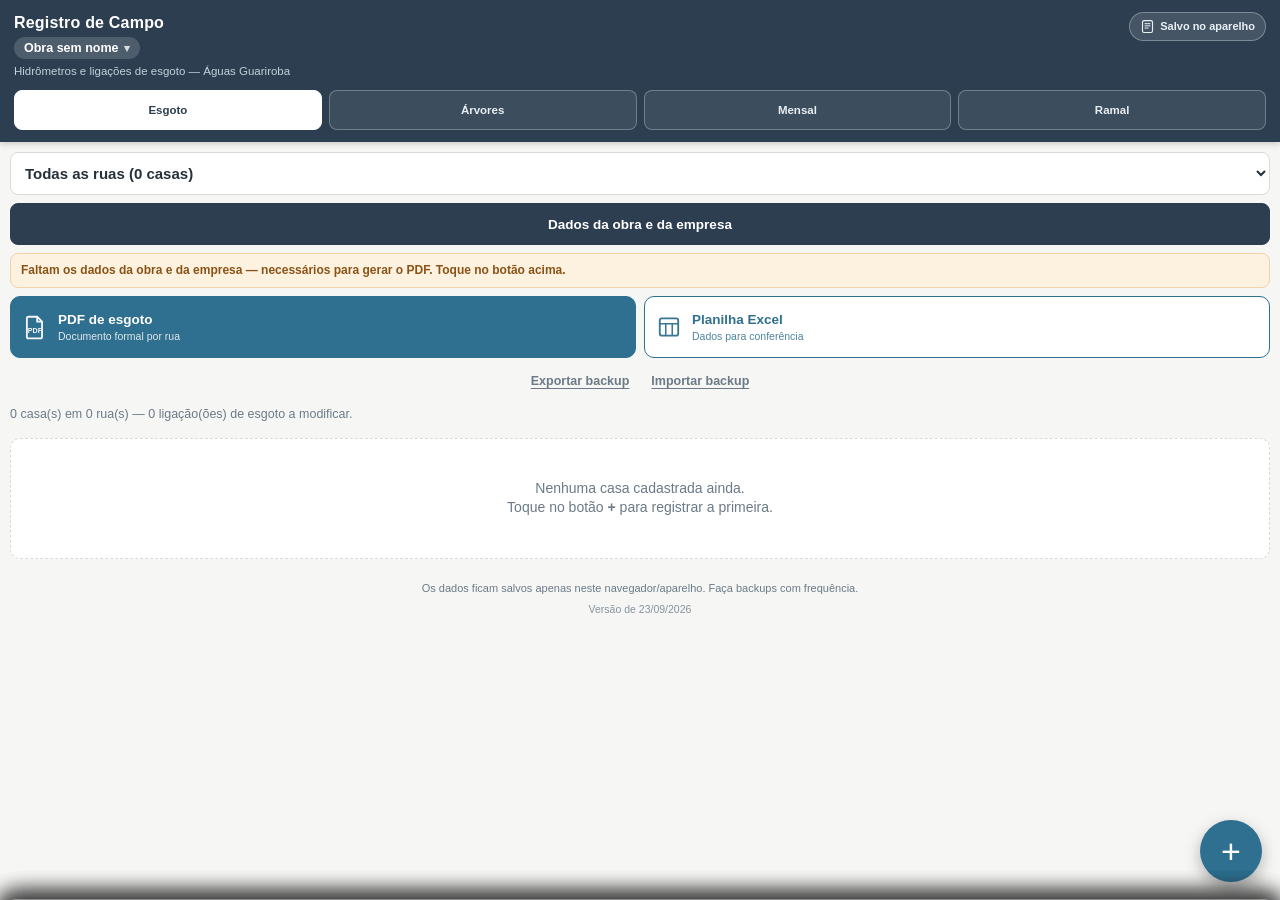
==== commit 28b5e1bf: "Obras separadas, cada uma com o seu espaço e o seu ícone Segunda etapa do aplicativo único: o regist" ====
--- a/index.html
+++ b/index.html
@@ -230,21 +230,21 @@
   opacity:0;pointer-events:none;transition:opacity .22s ease;
 }
 #fundoEscuro.aberto{opacity:1;pointer-events:auto}
-#sheet, #sheetConfig, #sheetArv, #sheetMensal, #sheetRamal{
+#sheet, #sheetConfig, #sheetArv, #sheetMensal, #sheetRamal, #sheetObras{
   position:fixed;left:0;right:0;bottom:0;z-index:50;background:var(--fundo);
   border-radius:16px 16px 0 0;box-shadow:0 -6px 22px rgba(0,0,0,.25);
   max-height:94vh;display:flex;flex-direction:column;
   transform:translateY(100%);transition:transform .28s cubic-bezier(.22,.68,.36,1);
 }
-#sheet.aberto, #sheetConfig.aberto, #sheetArv.aberto, #sheetMensal.aberto, #sheetRamal.aberto{transform:translateY(0)}
-#sheet .puxador, #sheetConfig .puxador, #sheetArv .puxador, #sheetMensal .puxador, #sheetRamal .puxador{width:42px;height:4px;background:#c8cfc9;border-radius:4px;margin:8px auto 2px}
-#sheet .topo, #sheetConfig .topo, #sheetArv .topo, #sheetMensal .topo, #sheetRamal .topo{
+#sheet.aberto, #sheetConfig.aberto, #sheetArv.aberto, #sheetMensal.aberto, #sheetRamal.aberto, #sheetObras.aberto{transform:translateY(0)}
+#sheet .puxador, #sheetConfig .puxador, #sheetArv .puxador, #sheetMensal .puxador, #sheetRamal .puxador, #sheetObras .puxador{width:42px;height:4px;background:#c8cfc9;border-radius:4px;margin:8px auto 2px}
+#sheet .topo, #sheetConfig .topo, #sheetArv .topo, #sheetMensal .topo, #sheetRamal .topo, #sheetObras .topo{
   display:flex;justify-content:space-between;align-items:center;
   padding:6px 14px 10px;border-bottom:1px solid var(--borda);
 }
-#sheet .topo h2, #sheetConfig .topo h2, #sheetArv .topo h2, #sheetMensal .topo h2, #sheetRamal .topo h2{margin:0;font-size:16px;color:var(--escuro)}
-#sheet .topo button, #sheetConfig .topo button, #sheetArv .topo button, #sheetMensal .topo button, #sheetRamal .topo button{background:none;border:none;font-size:24px;color:var(--suave);font-family:inherit;padding:0 4px}
-#sheet .conteudo, #sheetConfig .conteudo, #sheetArv .conteudo, #sheetMensal .conteudo, #sheetRamal .conteudo{overflow-y:auto;-webkit-overflow-scrolling:touch;padding:12px 14px 16px}
+#sheet .topo h2, #sheetConfig .topo h2, #sheetArv .topo h2, #sheetMensal .topo h2, #sheetRamal .topo h2, #sheetObras .topo h2{margin:0;font-size:16px;color:var(--escuro)}
+#sheet .topo button, #sheetConfig .topo button, #sheetArv .topo button, #sheetMensal .topo button, #sheetRamal .topo button, #sheetObras .topo button{background:none;border:none;font-size:24px;color:var(--suave);font-family:inherit;padding:0 4px}
+#sheet .conteudo, #sheetConfig .conteudo, #sheetArv .conteudo, #sheetMensal .conteudo, #sheetRamal .conteudo, #sheetObras .conteudo{overflow-y:auto;-webkit-overflow-scrolling:touch;padding:12px 14px 16px}
 #sheet .rodape, #sheetConfig .rodape, #sheetArv .rodape, #sheetMensal .rodape, #sheetRamal .rodape{
   padding:10px 14px;padding-bottom:calc(10px + env(safe-area-inset-bottom));
   border-top:1px solid var(--borda);background:#fff;display:flex;gap:8px;
@@ -306,6 +306,28 @@
 @keyframes girar{to{transform:rotate(360deg)}}
 #overlayProc .txt{font-weight:700;color:var(--escuro);font-size:14.5px}
 #overlayProc .sub{font-size:12.5px;color:var(--suave)}
+.btObra{
+  display:inline-flex;align-items:center;gap:6px;margin:3px 0 2px;padding:4px 10px;
+  background:rgba(255,255,255,.16);border:none;border-radius:999px;color:#fff;
+  font-family:inherit;font-size:12.5px;font-weight:700;max-width:100%;
+}
+.btObra span:first-child{white-space:nowrap;overflow:hidden;text-overflow:ellipsis}
+.btObra .seta{opacity:.8;font-size:11px}
+.cardObra{border:1px solid var(--borda);border-radius:12px;padding:12px;margin-bottom:10px;background:#fff}
+.cardObra.ativa{border-color:var(--azul);box-shadow:0 0 0 2px rgba(47,111,143,.15)}
+.cardObra .nomeObra{font-weight:700;color:var(--escuro)}
+.cardObra .detObra{font-size:12px;color:var(--suave);margin-top:2px}
+.cardObra .btsObra{display:flex;flex-wrap:wrap;gap:8px;margin-top:10px}
+.cardObra .btsObra button{
+  flex:1 1 auto;padding:9px 12px;border-radius:9px;border:1px solid var(--borda);
+  background:#fff;font-family:inherit;font-size:13px;font-weight:600;color:var(--texto);
+}
+.cardObra .btsObra button.principal{background:var(--azul);border-color:var(--azul);color:#fff}
+.cardObra .btsObra button.ex{color:var(--vermelho);border-color:#f0c4bf}
+.linkObra{
+  display:block;width:100%;margin-top:8px;padding:8px;border:1px dashed var(--borda);
+  border-radius:9px;font-size:11.5px;color:var(--suave);word-break:break-all;background:#fafbfa;
+}
 footer.rodapeApp{padding:18px 14px 6px;text-align:center;font-size:11px;color:var(--suave)}
 .versaoApp{margin-top:6px;font-size:10.5px;opacity:.8}
 </style>
@@ -316,6 +338,9 @@
   <div class="cabTopo">
     <div class="cabTxt">
       <div class="tit">Registro de Campo</div>
+      <button type="button" id="btObra" class="btObra">
+        <span id="nomeObraCab">Obra</span><span class="seta">&#9662;</span>
+      </button>
       <div class="sub" id="subCab">Hidrômetros e ligações de esgoto &mdash; Águas Guariroba (Campo Grande/MS)</div>
     </div>
     <button type="button" id="estadoSalvo" class="estadoSalvo" aria-live="polite">
@@ -661,6 +686,30 @@
   <div class="rodape">
     <button type="button" class="bt" id="btCancelarMen">Cancelar</button>
     <button type="button" class="bt bt-prim" id="btSalvarMen">Salvar foto</button>
+  </div>
+</section>
+
+<section id="sheetObras" aria-hidden="true">
+  <div class="puxador"></div>
+  <div class="topo">
+    <h2>Obras</h2>
+    <button type="button" id="btFecharObras" aria-label="Fechar">&times;</button>
+  </div>
+  <div class="conteudo">
+    <div class="ajuda" style="margin-bottom:10px">
+      Cada obra tem o seu próprio espaço no aparelho: casas, árvores, ramais e os meses do
+      relatório ficam separados. Você pode deixar um ícone para cada obra na tela do celular.
+    </div>
+    <div id="listaObras"></div>
+    <div class="campo" style="margin-top:14px">
+      <label for="cNovaObra">Nova obra</label>
+      <input type="text" id="cNovaObra" autocomplete="off" placeholder="Ex.: Pavimentação Jardim Aeroporto">
+    </div>
+    <button type="button" class="bt bt-escuro" id="btCriarObra" style="width:100%">Criar obra</button>
+    <div class="ajuda" style="margin-top:10px">
+      A nova obra já começa com os dados da empresa preenchidos (nome, CNPJ, logo e
+      responsáveis). O que muda é o nome da obra, o contrato e os registros.
+    </div>
   </div>
 </section>
 
@@ -1204,13 +1253,110 @@
                'Já remanejado':[127,140,141],'Não localizado':[142,68,173],'Não instalado':[52,73,94]};
 var LIMITE_FOTO = 900 * 1024;         // ~900 KB por foto
 var LIMITE_LOGO = 500 * 1024;         // ~500 KB para a logo
-var VERSAO_APP = '22/09/2026';       // atualizada a cada publicação
+var VERSAO_APP = '23/09/2026';       // atualizada a cada publicação
 var CHAVE_LS = 'aguasguariroba_registros_v1';
 var CHAVE_LS_ARV = 'aguasguariroba_arvores_v1';
 var CHAVE_LS_MEN = 'aguasguariroba_mensais_v1';
 var CHAVE_LS_MESES = 'aguasguariroba_meses_v1';
 var CHAVE_LS_RAM = 'aguasguariroba_ramais_v1';
 var CHAVE_LS_CFG = 'aguasguariroba_config_v1';
+var CHAVE_LS_OBRAS = 'campo_obras_v1';
+var CHAVE_LS_EMPRESA = 'campo_empresa_v1';
+
+/* =============================== OBRAS ==============================
+   Cada obra é um espaço separado: tem o seu próprio banco no aparelho,
+   e o aplicativo carrega só a obra aberta. No celular, cada obra pode
+   ganhar o seu ícone (o mesmo endereço com ?obra=… no fim).
+   A obra que já existia entra como "principal", sem mexer nos dados.
+   ===================================================================== */
+var Obras = {
+  lista: [],
+  ativaId: '',
+  gravou: true,        // false quando o navegador não deixou guardar a lista
+
+  padrao: function(){
+    return { id:'principal', nome:'', banco:'aguasguariroba_db', prefixo:'', criadoEm:'' };
+  },
+
+  carregar: function(){
+    var dados = null;
+    try{ dados = JSON.parse(localStorage.getItem(CHAVE_LS_OBRAS) || 'null'); }
+    catch(e){ dados = null; }
+    if(!dados || !Array.isArray(dados.lista) || !dados.lista.length){
+      this.lista = [this.padrao()];
+      this.ativaId = 'principal';
+      this.gravar();
+    }else{
+      this.lista = dados.lista;
+      this.ativaId = dados.ativa || this.lista[0].id;
+    }
+    // a obra pedida no endereço manda (é assim que cada ícone abre a sua)
+    var pedida = (location.search.match(/[?&]obra=([^&]+)/) || [])[1];
+    if(pedida){
+      pedida = decodeURIComponent(pedida);
+      if(this.lista.some(function(o){ return o.id === pedida; })) this.ativaId = pedida;
+    }
+    if(!this.lista.some(function(o){ return o.id === this.ativaId; }, this)) this.ativaId = this.lista[0].id;
+    this.gravar();
+    return this.ativa();
+  },
+
+  gravar: function(){
+    try{
+      localStorage.setItem(CHAVE_LS_OBRAS, JSON.stringify({ ativa: this.ativaId, lista: this.lista }));
+      this.gravou = true;
+    }catch(e){ this.gravou = false; }
+  },
+
+  ativa: function(){
+    var id = this.ativaId;
+    return this.lista.filter(function(o){ return o.id === id; })[0] || this.lista[0] || this.padrao();
+  },
+
+  nomeDa: function(o){
+    return (o && o.nome) || 'Obra sem nome';
+  },
+
+  criar: function(nome){
+    var id = 'obra_' + Date.now().toString(36) + Math.random().toString(36).slice(2,5);
+    var nova = { id: id, nome: String(nome || '').trim(), banco: 'campo_' + id,
+                 prefixo: id + '_', criadoEm: new Date().toISOString() };
+    this.lista.push(nova);
+    this.gravar();
+    return nova;
+  },
+
+  renomear: function(id, nome){
+    this.lista.forEach(function(o){ if(o.id === id) o.nome = String(nome || '').trim(); });
+    this.gravar();
+  },
+
+  remover: function(id){
+    var obra = this.lista.filter(function(o){ return o.id === id; })[0];
+    this.lista = this.lista.filter(function(o){ return o.id !== id; });
+    if(!this.lista.length) this.lista = [this.padrao()];
+    if(this.ativaId === id) this.ativaId = this.lista[0].id;
+    this.gravar();
+    if(!obra) return;
+    // apaga o banco e as chaves daquela obra
+    try{ if(window.indexedDB && obra.banco) indexedDB.deleteDatabase(obra.banco); }catch(e){}
+    if(obra.prefixo){
+      try{
+        Object.keys(localStorage).forEach(function(k){
+          if(k.indexOf(obra.prefixo) === 0) localStorage.removeItem(k);
+        });
+      }catch(e){}
+    }
+  },
+
+  enderecoDa: function(id){
+    return location.origin + location.pathname + '?obra=' + encodeURIComponent(id);
+  }
+};
+
+/* Chave de armazenamento da obra aberta (a obra principal mantém as chaves
+   antigas, para os dados já gravados continuarem no lugar). */
+function chaveLS(base){ return Obras.ativa().prefixo + base; }
 
 // As duas coleções: ligações de esgoto/hidrômetros e árvores cortadas.
 var COLECOES = {
@@ -1374,7 +1520,7 @@
         if(!pronto) rej(new Error('tempo esgotado ao abrir o banco de dados'));
       }, 8000);
       var req;
-      try{ req = indexedDB.open('aguasguariroba_db', 5); }
+      try{ req = indexedDB.open(Obras.ativa().banco || 'aguasguariroba_db', 5); }
       catch(e){ clearTimeout(t); rej(e); return; }
       req.onupgradeneeded = function(ev){
         var db = ev.target.result;
@@ -1429,8 +1575,8 @@
         localStorage.setItem('__teste__', valor);
         if(localStorage.getItem('__teste__') !== valor) throw new Error('o valor gravado não foi lido de volta');
         localStorage.removeItem('__teste__');
-        if(!localStorage.getItem(CHAVE_LS)) localStorage.setItem(CHAVE_LS, '[]');
-        JSON.parse(localStorage.getItem(CHAVE_LS));
+        if(!localStorage.getItem(chaveLS(CHAVE_LS))) localStorage.setItem(chaveLS(CHAVE_LS), '[]');
+        JSON.parse(localStorage.getItem(chaveLS(CHAVE_LS)));
         self.db = null;
         self.modo = 'localstorage';
         self.detalhe = 'Armazenamento alternativo (localStorage) — espaço limitado (~5 MB). ' +
@@ -1453,7 +1599,7 @@
     }
     if(self.modo === 'localstorage'){
       return new Promise(function(res, rej){
-        try{ res(JSON.parse(localStorage.getItem(d.ls) || '[]') || []); }
+        try{ res(JSON.parse(localStorage.getItem(chaveLS(d.ls)) || '[]') || []); }
         catch(e){ rej(new Error('backup local corrompido: ' + msgErro(e))); }
       });
     }
@@ -1464,7 +1610,7 @@
   gravarLS: function(col, lista){
     var d = COLECOES[col || 'registros'];
     try{
-      localStorage.setItem(d.ls, JSON.stringify(lista));
+      localStorage.setItem(chaveLS(d.ls), JSON.stringify(lista));
     }catch(e){
       var nome = (e && e.name) || '';
       if(nome === 'QuotaExceededError' || nome === 'NS_ERROR_DOM_QUOTA_REACHED' || /quota/i.test(msgErro(e))){
@@ -1516,7 +1662,7 @@
     }
     if(self.modo === 'localstorage'){
       return new Promise(function(res){
-        try{ res(JSON.parse(localStorage.getItem(CHAVE_LS_CFG) || 'null')); }
+        try{ res(JSON.parse(localStorage.getItem(chaveLS(CHAVE_LS_CFG)) || 'null')); }
         catch(e){ res(null); }
       });
     }
@@ -1531,7 +1677,7 @@
     }
     if(self.modo === 'localstorage'){
       return new Promise(function(res, rej){
-        try{ localStorage.setItem(CHAVE_LS_CFG, JSON.stringify(cfg)); res(); }
+        try{ localStorage.setItem(chaveLS(CHAVE_LS_CFG), JSON.stringify(cfg)); res(); }
         catch(e){
           rej(new Error('não coube no armazenamento alternativo. Tente uma logo menor. (' + msgErro(e) + ')'));
         }
@@ -1598,7 +1744,7 @@
   }
   if(self.modo === 'localstorage'){
     return new Promise(function(res){
-      try{ res(JSON.parse(localStorage.getItem(CHAVE_LS_TXT) || 'null')); }catch(e){ res(null); }
+      try{ res(JSON.parse(localStorage.getItem(chaveLS(CHAVE_LS_TXT)) || 'null')); }catch(e){ res(null); }
     });
   }
   return Promise.resolve(Armaz.memTextos || null);
@@ -1611,7 +1757,7 @@
   }
   if(self.modo === 'localstorage'){
     return new Promise(function(res){
-      try{ localStorage.setItem(CHAVE_LS_TXT, JSON.stringify(t)); }catch(e){}
+      try{ localStorage.setItem(chaveLS(CHAVE_LS_TXT), JSON.stringify(t)); }catch(e){}
       res();
     });
   }
@@ -2131,6 +2277,141 @@
     html += '</div>';
   });
   cx.innerHTML = html;
+}
+
+/* ---------------------------- tela das obras ------------------------- */
+function nomeDaObraAtiva(){
+  var o = Obras.ativa();
+  return o.nome || (estado.config && estado.config.obra) || 'Obra sem nome';
+}
+
+function renderizarCabecalhoObra(){
+  try{
+    $('nomeObraCab').textContent = nomeDaObraAtiva();
+    $('btObra').title = 'Obra aberta: ' + nomeDaObraAtiva() + ' — toque para trocar';
+  }catch(e){}
+}
+
+function abrirObras(){
+  renderizarListaObras();
+  $('cNovaObra').value = '';
+  $('sheetObras').classList.add('aberto');
+  $('sheetObras').setAttribute('aria-hidden','false');
+}
+
+function fecharObras(){
+  $('sheetObras').classList.remove('aberto');
+  $('sheetObras').setAttribute('aria-hidden','true');
+}
+
+function renderizarListaObras(){
+  var ativa = Obras.ativa();
+  var html = Obras.lista.map(function(o){
+    var eAtiva = o.id === ativa.id;
+    var nome = o.nome || (eAtiva ? (estado.config.obra || 'Obra sem nome') : 'Obra sem nome');
+    return '<div class="cardObra' + (eAtiva ? ' ativa' : '') + '">' +
+      '<div class="nomeObra">' + esc(nome) + (eAtiva ? ' — aberta agora' : '') + '</div>' +
+      '<div class="detObra">' + (o.id === 'principal' ? 'Obra original deste aparelho' :
+        'Criada em ' + esc(dataBR(String(o.criadoEm || '').slice(0,10)))) + '</div>' +
+      '<div class="btsObra">' +
+        (eAtiva ? '' : '<button type="button" class="principal" data-abrir-obra="' + esc(o.id) + '">Abrir</button>') +
+        '<button type="button" data-renomear-obra="' + esc(o.id) + '">Renomear</button>' +
+        '<button type="button" data-link-obra="' + esc(o.id) + '">Ícone no celular</button>' +
+        (Obras.lista.length > 1 ? '<button type="button" class="ex" data-excluir-obra="' + esc(o.id) + '">Excluir</button>' : '') +
+      '</div>' +
+      '<div class="linkObra" id="link_' + esc(o.id) + '" style="display:none"></div>' +
+    '</div>';
+  }).join('');
+  $('listaObras').innerHTML = html;
+  if(!Obras.gravou){
+    $('listaObras').innerHTML += '<div class="ajuda" style="color:var(--vermelho)">' +
+      'Este navegador não deixou guardar a lista de obras — ela pode se perder ao fechar.</div>';
+  }
+}
+
+/* Trocar de obra recarrega a página com a obra no endereço: assim o
+   aplicativo abre o banco certo, sem sobra de dados da obra anterior. */
+function abrirObra(id){
+  if(id === Obras.ativa().id){ fecharObras(); return; }
+  Obras.ativaId = id;
+  Obras.gravar();
+  location.href = location.pathname + '?obra=' + encodeURIComponent(id);
+}
+
+function criarObra(){
+  var nome = ($('cNovaObra').value || '').trim();
+  if(!nome){
+    mostrarMsg('Dê um nome para a obra nova.', 'erro', true);
+    $('cNovaObra').focus();
+    return;
+  }
+  var nova = Obras.criar(nome);
+  guardarDadosDaEmpresa(estado.config);          // a nova obra herda a empresa
+  abrirObra(nova.id);
+}
+
+function renomearObra(id){
+  var o = Obras.lista.filter(function(x){ return x.id === id; })[0];
+  if(!o) return;
+  var atual = o.nome || (id === Obras.ativa().id ? estado.config.obra : '');
+  var novo = prompt('Nome da obra:', atual || '');
+  if(novo === null) return;
+  novo = String(novo).trim();
+  if(!novo){ mostrarMsg('O nome não pode ficar vazio.', 'erro', true); return; }
+  Obras.renomear(id, novo);
+  renderizarListaObras();
+  renderizarCabecalhoObra();
+  mostrarMsg('Obra renomeada para ' + novo + '.', 'sucesso');
+}
+
+function mostrarLinkObra(id){
+  var caixa = $('link_' + id);
+  if(!caixa) return;
+  if(caixa.style.display !== 'none'){ caixa.style.display = 'none'; return; }
+  var endereco = Obras.enderecoDa(id);
+  caixa.innerHTML = 'Abra este endereço no celular e use <b>Adicionar à tela inicial</b>. ' +
+    'O ícone abre direto nesta obra.<br><br>' + esc(endereco);
+  caixa.style.display = 'block';
+  try{
+    if(navigator.clipboard && location.protocol !== 'file:') navigator.clipboard.writeText(endereco);
+  }catch(e){}
+}
+
+function excluirObra(id){
+  var o = Obras.lista.filter(function(x){ return x.id === id; })[0];
+  if(!o) return;
+  var nome = o.nome || 'esta obra';
+  if(!confirm('Excluir ' + nome + '?\n\nTodos os registros dela neste aparelho serão apagados: ' +
+              'casas, árvores, ramais e os meses do relatório.\n\nExporte o backup antes se houver dúvida. ' +
+              'Isso não pode ser desfeito.')) return;
+  if(!confirm('Tem certeza? ' + nome + ' será apagada deste aparelho.')) return;
+  var eraAtiva = id === Obras.ativa().id;
+  Obras.remover(id);
+  if(eraAtiva){
+    location.href = location.pathname + '?obra=' + encodeURIComponent(Obras.ativa().id);
+    return;
+  }
+  renderizarListaObras();
+  mostrarMsg(nome + ' foi excluída deste aparelho.', 'sucesso');
+}
+
+/* Os dados da empresa são os mesmos em todas as obras: ficam guardados à
+   parte e entram prontos quando uma obra nova é criada. */
+var CAMPOS_DA_EMPRESA = ['empresa','cnpj','logo','logoTipo','logoDim','resp','crea',
+                         'dono','donoCrea','fiscal','fiscalCrea','brasao','brasaoTipo','brasaoDim',
+                         'municipio','concessionaria'];
+
+function guardarDadosDaEmpresa(cfg){
+  try{
+    var dados = {};
+    CAMPOS_DA_EMPRESA.forEach(function(k){ if(cfg[k]) dados[k] = cfg[k]; });
+    localStorage.setItem(CHAVE_LS_EMPRESA, JSON.stringify(dados));
+  }catch(e){}
+}
+
+function dadosDaEmpresaGuardados(){
+  try{ return JSON.parse(localStorage.getItem(CHAVE_LS_EMPRESA) || 'null'); }
+  catch(e){ return null; }
 }
 
 /* ------------------------- ações sobre um mês ------------------------ */
@@ -3131,7 +3412,10 @@
     Armaz.salvarConfig(cfg).then(function(){
       marcarSalvo();
       estado.config = cfg;
-      renderizar();          // o resumo do topo depende do mês de referência
+      if(cfg.obra) Obras.renomear(Obras.ativa().id, cfg.obra);   // a lista de obras acompanha
+      guardarDadosDaEmpresa(cfg);                                // a empresa vale para todas
+      renderizarCabecalhoObra();
+      renderizar();
       fecharConfig();
       mostrarMsg('Dados da obra salvos.', 'sucesso');
     }).catch(function(e){
@@ -4588,6 +4872,10 @@
 }
 
 /* =========================== BACKUP JSON ============================ */
+function semAcentoSimples(t){
+  return String(t == null ? '' : t).normalize('NFD').replace(/[\u0300-\u036f]/g,'');
+}
+
 function exportarBackup(){
   try{
     if(!estado.registros.length && !estado.arvores.length && !estado.mensais.length && !estado.ramais.length){
@@ -4598,6 +4886,7 @@
       aplicativo: 'registro-interferencias-aguas-guariroba',
       versao: 5,
       exportadoEm: new Date().toISOString(),
+      obra: { id: Obras.ativa().id, nome: nomeDaObraAtiva() },
       total: estado.registros.length + estado.arvores.length + estado.mensais.length + estado.ramais.length,
       config: estado.config,
       registros: registrosOrdenados(),
@@ -4608,7 +4897,9 @@
     };
     var texto = JSON.stringify(pacote);
     var blob = new Blob([texto], { type: 'application/json' });
-    var nome = 'backup-interferencias-' + hojeISO() + '.json';
+    var apelido = semAcentoSimples(nomeDaObraAtiva()).toLowerCase()
+      .replace(/[^a-z0-9]+/g,'-').replace(/^-|-$/g,'').slice(0,40) || 'obra';
+    var nome = 'backup-' + apelido + '-' + hojeISO() + '.json';
     var auto = publicarArquivo(nome, blob,
       'Backup com ' + estado.registros.length + ' casa(s), ' + estado.arvores.length +
       ' árvore(s), ' + estado.mensais.length + ' foto(s) do mensal, ' + estado.ramais.length +
@@ -4803,6 +5094,24 @@
     else if(estado.aba === 'ramal') abrirSheetRamal(null);
     else abrirSheet(null);
   });
+  $('btObra').addEventListener('click', abrirObras);
+  $('btFecharObras').addEventListener('click', fecharObras);
+  $('btCriarObra').addEventListener('click', criarObra);
+  $('cNovaObra').addEventListener('keydown', function(ev){ if(ev.key === 'Enter') criarObra(); });
+  $('listaObras').addEventListener('click', function(ev){
+    var alvo = ev.target.closest ?
+      ev.target.closest('[data-abrir-obra],[data-renomear-obra],[data-link-obra],[data-excluir-obra]') : null;
+    if(!alvo) return;
+    var abrir = alvo.getAttribute('data-abrir-obra');
+    if(abrir){ abrirObra(abrir); return; }
+    var renomear = alvo.getAttribute('data-renomear-obra');
+    if(renomear){ renomearObra(renomear); return; }
+    var link = alvo.getAttribute('data-link-obra');
+    if(link){ mostrarLinkObra(link); return; }
+    var excluir = alvo.getAttribute('data-excluir-obra');
+    if(excluir){ excluirObra(excluir); return; }
+  });
+
   var abas = document.querySelectorAll('#abas .aba');
   for(var i=0;i<abas.length;i++){
     abas[i].addEventListener('click', function(){ trocarAba(this.getAttribute('data-aba')); });
@@ -5048,6 +5357,9 @@
     try{ alert('Falha ao iniciar a interface: ' + msgErro(e)); }catch(e2){}
     return;
   }
+  try{ Obras.carregar(); renderizarCabecalhoObra(); }
+  catch(e){ mostrarMsg('Não foi possível ler a lista de obras: ' + msgErro(e), 'erro', true); }
+
   Armaz.iniciar().then(function(){
     renderizarFaixaStatus();
     if(Armaz.modo === 'memoria'){
@@ -5060,7 +5372,21 @@
     }
     return Armaz.lerConfig();
   }).then(function(cfg){
-    if(cfg) estado.config = Object.assign({}, CFG_PADRAO, cfg);
+    if(cfg){
+      estado.config = Object.assign({}, CFG_PADRAO, cfg);
+    }else{
+      // obra nova: já entra com os dados da empresa que valem para todas
+      var empresa = dadosDaEmpresaGuardados();
+      if(empresa){
+        estado.config = Object.assign({}, CFG_PADRAO, empresa, { obra: Obras.ativa().nome || '' });
+      }else if(Obras.ativa().nome){
+        estado.config = Object.assign({}, CFG_PADRAO, { obra: Obras.ativa().nome });
+      }
+    }
+    if(!Obras.ativa().nome && estado.config.obra){
+      Obras.renomear(Obras.ativa().id, estado.config.obra);      // obra que já existia
+    }
+    renderizarCabecalhoObra();
     return lerTextosGravados();
   }).then(function(txt){
     estado.textos = {
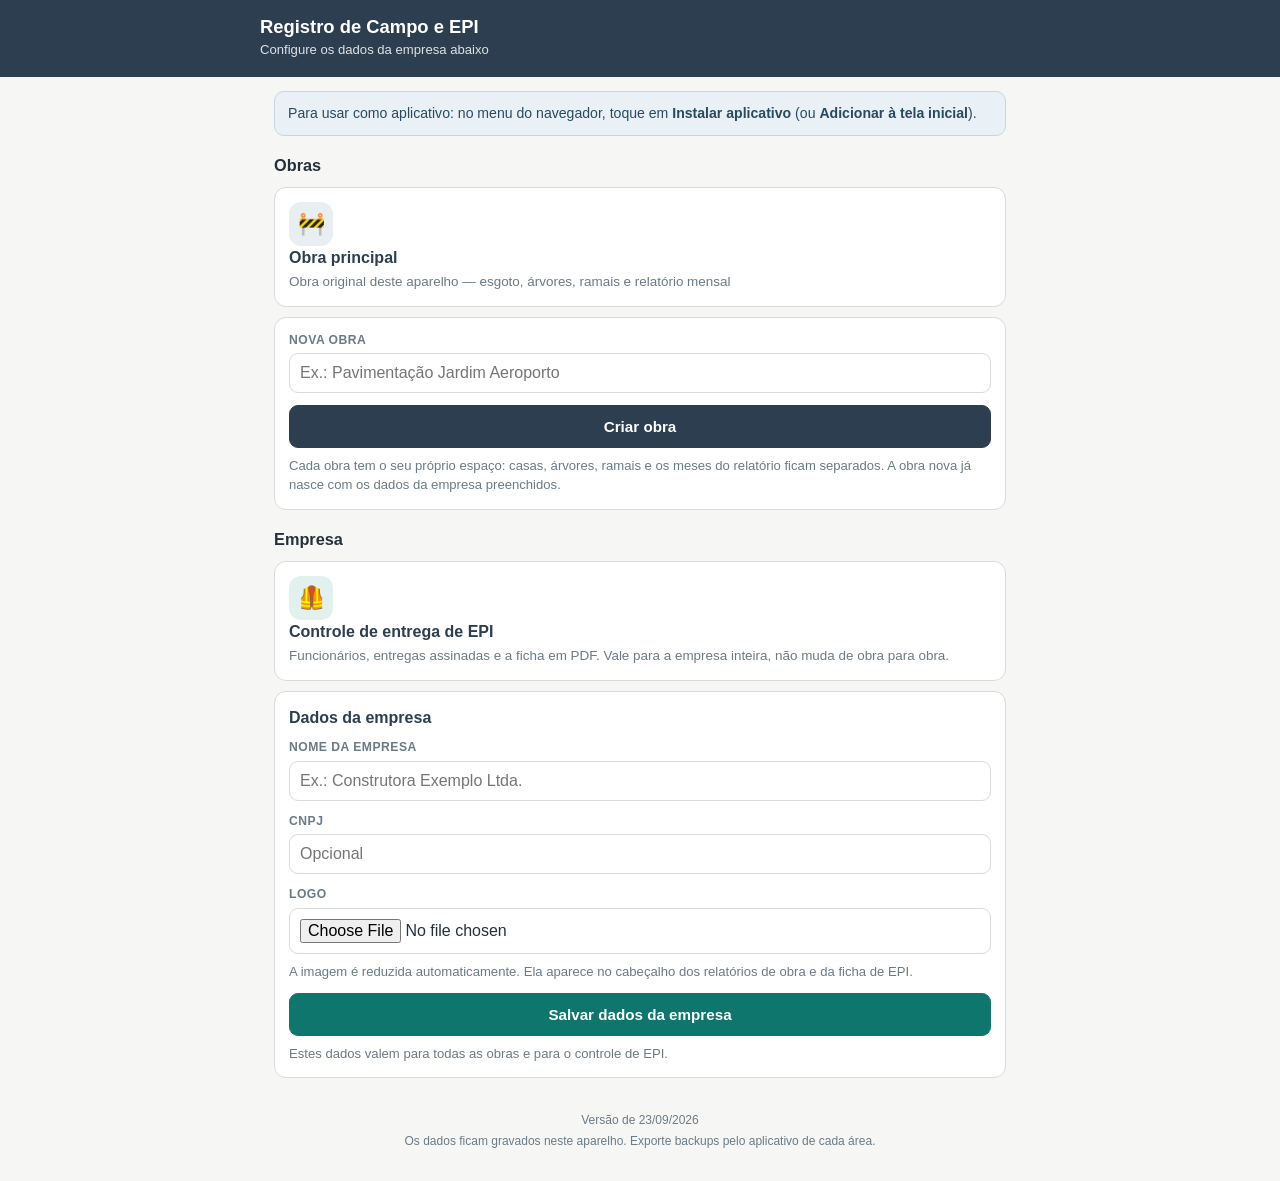
==== commit 31c3ee03: "Aplicativo único: tela de entrada, obras e EPI juntos, instalável e offline Terceira etapa: as duas " ====
--- a/index.html
+++ b/index.html
@@ -4,755 +4,111 @@
 <meta charset="utf-8">
 <meta name="viewport" content="width=device-width, initial-scale=1, viewport-fit=cover">
 <meta name="theme-color" content="#2c3e50">
-<title>Registro de Campo — Obra de pavimentação asfáltica</title>
+<title>Registro de Campo e EPI</title>
+<link rel="manifest" href="manifest.webmanifest">
+<link rel="icon" href="icone-192.png">
+<link rel="apple-touch-icon" href="icone-192.png">
 <style>
 :root{
   --azul:#2f6f8f;
-  --azul-esc:#255a74;
   --escuro:#2c3e50;
   --fundo:#f6f7f5;
   --borda:#d8dcd8;
   --texto:#25303a;
   --suave:#6b7a86;
-  --verde:#2e7d32;
-  --laranja:#e67e22;
+  --verde:#0f766e;
   --vermelho:#c0392b;
-  --cinza:#7f8c8d;
-}
-body[data-aba="arvore"]{
-  --azul:#6b4423;      /* marrom: aba e relatório de árvores */
-  --azul-esc:#553318;
-  --escuro:#3d2a1a;
-}
-body[data-aba="mensal"]{
-  --azul:#006600;      /* verde do modelo do relatório mensal */
-  --azul-esc:#004d00;
-  --escuro:#0b3d16;
-}
-body[data-aba="ramal"]{
-  --azul:#5a6063;      /* cinza: aba e relatório de ramais de água */
-  --azul-esc:#474c4e;
-  --escuro:#3a3f41;
 }
 *{box-sizing:border-box;-webkit-tap-highlight-color:transparent}
 html,body{margin:0;padding:0}
 body{
   font-family:-apple-system,BlinkMacSystemFont,"Segoe UI",Roboto,Arial,sans-serif;
-  background:var(--fundo);color:var(--texto);font-size:15px;line-height:1.4;
-  padding-bottom:110px;
-}
-header#cab{
-  background:var(--escuro);color:#fff;padding:12px 14px;
-  padding-top:calc(12px + env(safe-area-inset-top));
-  position:sticky;top:0;z-index:30;box-shadow:0 2px 6px rgba(0,0,0,.18);
-}
-#cab .cabTopo{display:flex;align-items:flex-start;gap:10px}
-#cab .cabTxt{flex:1;min-width:0}
-#cab .tit{font-size:16px;font-weight:700;letter-spacing:.2px}
-.estadoSalvo{
-  flex:0 0 auto;display:flex;align-items:center;gap:5px;border-radius:20px;
-  border:1px solid rgba(255,255,255,.3);background:rgba(255,255,255,.12);color:#eaf1f5;
-  font-family:inherit;font-size:11px;font-weight:700;padding:6px 10px;line-height:1;
-}
-.estadoSalvo.salvando{background:#7a5b16;border-color:#c9962a;color:#ffe9b8}
-.estadoSalvo.risco{background:#7d221a;border-color:#e08b80;color:#ffdcd6}
-#cab .sub{font-size:11.5px;color:#c3d0da;margin-top:2px}
-#abas{display:flex;gap:7px;margin-top:11px}
-#abas{flex-wrap:wrap}
-#abas .aba{
-  flex:1 1 22%;border:1px solid rgba(255,255,255,.28);background:rgba(255,255,255,.08);
-  color:#e8eef3;font-family:inherit;font-size:11.5px;font-weight:700;
-  padding:9px 2px;border-radius:8px;min-height:40px;white-space:nowrap;
-}
-#abas .aba .qtd{font-weight:600;opacity:.72}
-#abas .aba.ativa{background:#fff;color:var(--escuro);border-color:#fff}
-.faixa{
-  padding:7px 14px;font-size:12px;font-weight:600;display:flex;gap:8px;align-items:center;
-  border-bottom:1px solid var(--borda);
-}
-.faixa.ok{background:#e8f3ec;color:#1e5b2c}
-.faixa.aviso{background:#fdf1e0;color:#8a5316}
-.faixa.erro{background:#fbe6e4;color:#8f2318}
-.faixa .pt{width:9px;height:9px;border-radius:50%;background:currentColor;flex:0 0 auto}
-#avisos{padding:0 10px}
-.msg{
-  margin:8px 0;padding:10px 12px;border-radius:8px;font-size:13px;
-  display:flex;gap:10px;align-items:flex-start;border:1px solid transparent;
-}
-.msg .txt{flex:1}
-.msg .fechar{background:none;border:none;font-size:17px;line-height:1;color:inherit;opacity:.6;padding:0 2px}
-.msg.sucesso{background:#e8f3ec;border-color:#bcdcc6;color:#1e5b2c}
-.msg.erro{background:#fbe6e4;border-color:#efc2bc;color:#8f2318}
-.msg.info{background:#e9f0f5;border-color:#c3d5e0;color:#274a5e}
-#barraFerr{padding:10px;display:flex;flex-direction:column;gap:8px}
-#barraFerr .linhaBt{display:flex;gap:8px;flex-wrap:wrap}
-.cardsAcao{display:flex;gap:8px}
-.cardAcao{
-  flex:1;display:flex;align-items:center;gap:10px;text-align:left;
-  background:var(--azul);border:1px solid var(--azul);color:#fff;
-  border-radius:10px;padding:12px 11px;font-family:inherit;min-height:62px;
-}
-.cardAcao:active{background:var(--azul-esc)}
-.cardAcao .ico{flex:0 0 auto;display:flex;opacity:.95}
-.cardAcao .txt{display:flex;flex-direction:column;gap:2px;min-width:0}
-.cardAcao .txt b{font-size:13.5px;font-weight:700;line-height:1.15}
-.cardAcao .txt small{font-size:10.5px;opacity:.85;line-height:1.2}
-.cardAcao.sec{background:#fff;color:var(--azul);border-color:var(--azul)}
-.cardAcao.sec:active{background:#eef3f6}
-.cardAcao[disabled]{opacity:.55}
-.acoesSec{display:flex;gap:14px;justify-content:center;padding:2px 0 2px}
-.acoesSec button{
-  background:none;border:none;font-family:inherit;font-size:12.5px;font-weight:600;
-  color:var(--suave);text-decoration:underline;text-underline-offset:3px;padding:6px 4px;
-}
-.bt{
-  border:1px solid var(--borda);background:#fff;color:var(--texto);
-  padding:10px 12px;border-radius:8px;font-size:13.5px;font-weight:600;
-  font-family:inherit;cursor:pointer;flex:1 1 auto;min-height:42px;
-}
-.bt:active{transform:translateY(1px)}
-.bt-prim{background:var(--azul);border-color:var(--azul);color:#fff}
-.bt-perigo{background:#fff;border-color:#e2b6b0;color:var(--vermelho)}
-.bt-escuro{background:var(--escuro);border-color:var(--escuro);color:#fff}
-.bt[disabled]{opacity:.55}
-select,input,textarea{
-  font-family:inherit;font-size:15px;color:var(--texto);background:#fff;
-  border:1px solid var(--borda);border-radius:8px;padding:11px 10px;width:100%;
-}
-select#filtroRua{font-weight:600}
-#resumoTopo{padding:0 10px 4px;font-size:12.5px;color:var(--suave)}
-.resumoObra{
-  font-size:12px;border-radius:8px;padding:8px 10px;border:1px solid var(--borda);
-  background:#fff;display:flex;gap:9px;align-items:center;
-}
-.resumoObra.pendente{background:#fdf1e0;border-color:#f0d3a8;color:#8a5316;font-weight:600}
-.resumoObra .logoMini{width:34px;height:34px;object-fit:contain;flex:0 0 34px;background:#f2f4f2;border-radius:5px}
-.resumoObra .obraNome{font-weight:700;color:var(--texto)}
-.resumoObra .empresaNome{color:var(--suave)}
-.logoBox{background:#fff;border:1px solid var(--borda);border-radius:9px;padding:10px;text-align:center}
-.logoBox .prevLogo{
-  display:none;max-width:100%;max-height:110px;object-fit:contain;
-  background:#f2f4f2;border-radius:7px;padding:6px;margin-bottom:9px;
-}
-.logoBox .prevLogo.ver{display:inline-block}
-.logoBox .escolher{
-  display:block;text-align:center;background:var(--azul);color:#fff;font-weight:700;
-  padding:12px;border-radius:8px;font-size:14px;
-}
-.logoBox input[type=file]{display:none}
-.logoBox .estado{font-size:12px;margin-top:7px;color:var(--suave);min-height:16px}
-.logoBox .estado.proc{color:var(--laranja);font-weight:700}
-.logoBox .estado.pronta{color:var(--verde);font-weight:700}
-.logoBox .estado.falhou{color:var(--vermelho);font-weight:700}
-.logoBox .remover{margin-top:8px;background:none;border:none;color:var(--vermelho);font-family:inherit;font-size:12.5px;font-weight:700}
-#areaDownloads{padding:0 10px}
-.blocoArq{
-  background:#fff;border:1px solid var(--borda);border-left:4px solid var(--azul);
-  border-radius:8px;padding:12px;margin:8px 0;
-}
-.blocoArq .nome{font-weight:700;font-size:13.5px;margin-bottom:2px;word-break:break-all}
-.blocoArq .dica{font-size:12px;color:var(--suave);margin-bottom:9px}
-.blocoArq .links{display:flex;gap:8px;flex-wrap:wrap}
-.blocoArq a{
-  display:inline-block;padding:10px 13px;border-radius:8px;text-decoration:none;
-  font-size:13.5px;font-weight:700;background:var(--azul);color:#fff;
-}
-.blocoArq a.sec{background:#fff;color:var(--azul);border:1px solid var(--azul)}
-main#lista{padding:4px 10px}
-.grupoRua{margin-bottom:16px}
-.tituloRua{
-  display:flex;justify-content:space-between;align-items:center;gap:8px;width:100%;
-  background:var(--azul);color:#fff;padding:11px;border-radius:8px 8px 0 0;
-  border:none;font-family:inherit;text-align:left;min-height:48px;
-}
-.grupoRua.fechado .tituloRua{border-radius:8px}
-.grupoRua.fechado .subRua,
-.grupoRua.fechado .card{display:none}
-.tituloRua .dir{display:flex;align-items:center;gap:8px;flex:0 0 auto}
-.tituloRua .chev{transition:transform .2s ease}
-.grupoRua:not(.fechado) .tituloRua .chev{transform:rotate(180deg)}
-.tituloRua .nome{font-weight:700;font-size:14.5px}
-.tituloRua .cont{font-size:11.5px;background:rgba(255,255,255,.2);padding:3px 8px;border-radius:20px;white-space:nowrap}
-.subRua{
-  background:#eef3f0;border:1px solid var(--borda);border-top:none;
-  font-size:11.5px;color:#4a5a63;padding:5px 11px;
-}
-.card{
-  display:flex;gap:10px;background:#fff;border:1px solid var(--borda);border-top:none;padding:10px;
-}
-.card:last-child{border-radius:0 0 8px 8px}
-.card .mini{
-  width:66px;height:66px;flex:0 0 66px;border-radius:6px;object-fit:cover;
-  background:#e6e9e6;border:1px solid var(--borda);
-}
-.card .corpo{flex:1;min-width:0}
-.card .l1{font-weight:700;font-size:14px}
-.card .l1 .semnum{color:var(--suave);font-weight:600;font-style:italic}
-.card .l2{font-size:12px;color:var(--suave);margin:1px 0 5px}
-.badges{display:flex;gap:5px;flex-wrap:wrap}
-.badge{
-  font-size:10px;font-weight:700;color:#fff;padding:3px 8px;border-radius:20px;
-  text-transform:uppercase;letter-spacing:.3px;
-}
-.badge b{font-weight:600;opacity:.82}
-.b-mantido{background:var(--verde)}
-.b-remanejar{background:var(--laranja)}
-.b-danificado{background:var(--vermelho)}
-.b-ja{background:var(--cinza)}
-.b-cortada{background:#6b4423}
-.b-naoloc{background:#8e44ad}
-.b-naoinst{background:#34495e}
-.b-rebaixar{background:#b5651d}
-.b-elevar{background:#2f6f8f}
-.b-semajuste{background:var(--cinza)}
-.card .acoes{display:flex;flex-direction:column;gap:6px;justify-content:center}
-.card .acoes button{
-  border:1px solid var(--borda);background:#fff;border-radius:7px;padding:7px 9px;
-  font-size:12px;font-family:inherit;font-weight:600;color:var(--texto);min-width:64px;
-}
-.card .setas{display:flex;gap:5px}
-.card .setas button{min-width:0;flex:1;padding:7px 0;font-size:15px;line-height:1}
-.card .setas button[disabled]{opacity:.35}
-.card .acoes .ex{color:var(--vermelho);border-color:#e2b6b0}
-.vazio{
-  text-align:center;color:var(--suave);padding:40px 22px;font-size:14px;
-  border:1px dashed var(--borda);border-radius:10px;background:#fff;margin-top:6px;
-}
-#fab{
-  position:fixed;right:18px;bottom:calc(18px + env(safe-area-inset-bottom));
-  width:62px;height:62px;border-radius:50%;border:none;background:var(--azul);color:#fff;
-  font-size:34px;line-height:56px;box-shadow:0 6px 16px rgba(0,0,0,.28);z-index:40;
-  font-family:inherit;padding:0;
-}
-#fab:active{background:var(--azul-esc)}
-#fundoEscuro{
-  position:fixed;inset:0;background:rgba(20,28,34,.5);z-index:45;
-  opacity:0;pointer-events:none;transition:opacity .22s ease;
-}
-#fundoEscuro.aberto{opacity:1;pointer-events:auto}
-#sheet, #sheetConfig, #sheetArv, #sheetMensal, #sheetRamal, #sheetObras{
-  position:fixed;left:0;right:0;bottom:0;z-index:50;background:var(--fundo);
-  border-radius:16px 16px 0 0;box-shadow:0 -6px 22px rgba(0,0,0,.25);
-  max-height:94vh;display:flex;flex-direction:column;
-  transform:translateY(100%);transition:transform .28s cubic-bezier(.22,.68,.36,1);
-}
-#sheet.aberto, #sheetConfig.aberto, #sheetArv.aberto, #sheetMensal.aberto, #sheetRamal.aberto, #sheetObras.aberto{transform:translateY(0)}
-#sheet .puxador, #sheetConfig .puxador, #sheetArv .puxador, #sheetMensal .puxador, #sheetRamal .puxador, #sheetObras .puxador{width:42px;height:4px;background:#c8cfc9;border-radius:4px;margin:8px auto 2px}
-#sheet .topo, #sheetConfig .topo, #sheetArv .topo, #sheetMensal .topo, #sheetRamal .topo, #sheetObras .topo{
-  display:flex;justify-content:space-between;align-items:center;
-  padding:6px 14px 10px;border-bottom:1px solid var(--borda);
-}
-#sheet .topo h2, #sheetConfig .topo h2, #sheetArv .topo h2, #sheetMensal .topo h2, #sheetRamal .topo h2, #sheetObras .topo h2{margin:0;font-size:16px;color:var(--escuro)}
-#sheet .topo button, #sheetConfig .topo button, #sheetArv .topo button, #sheetMensal .topo button, #sheetRamal .topo button, #sheetObras .topo button{background:none;border:none;font-size:24px;color:var(--suave);font-family:inherit;padding:0 4px}
-#sheet .conteudo, #sheetConfig .conteudo, #sheetArv .conteudo, #sheetMensal .conteudo, #sheetRamal .conteudo, #sheetObras .conteudo{overflow-y:auto;-webkit-overflow-scrolling:touch;padding:12px 14px 16px}
-#sheet .rodape, #sheetConfig .rodape, #sheetArv .rodape, #sheetMensal .rodape, #sheetRamal .rodape{
-  padding:10px 14px;padding-bottom:calc(10px + env(safe-area-inset-bottom));
-  border-top:1px solid var(--borda);background:#fff;display:flex;gap:8px;
-}
-.campo{margin-bottom:13px}
-.campo label{display:block;font-size:12.5px;font-weight:700;color:#41525e;margin-bottom:5px}
-.campo .obrig{color:var(--vermelho)}
-.campo .ajuda{font-size:11.5px;color:var(--suave);margin-top:4px}
-.chips{display:flex;flex-wrap:wrap;gap:6px;margin-bottom:8px}
-.chips .chip{
-  background:#eef2f0;border:1px solid var(--borda);border-radius:20px;
-  padding:8px 12px;font-family:inherit;font-size:12.5px;font-weight:600;color:#3d4a54;
-  max-width:100%;overflow:hidden;text-overflow:ellipsis;white-space:nowrap;
-}
-.chips .chip:active{background:var(--azul);border-color:var(--azul);color:#fff}
-.chips.gerenciando .chip{background:#fdf1e0;border-color:#f0d3a8;color:#8a5316}
-.chips .chip .x{font-weight:800;margin-left:6px}
-.chipsTopo{display:flex;justify-content:space-between;align-items:center;margin-bottom:6px}
-.chipsTopo .rot{font-size:11.5px;font-weight:700;color:#41525e}
-.chipsTopo button{
-  background:none;border:none;font-family:inherit;font-size:11.5px;font-weight:700;
-  color:var(--azul);text-decoration:underline;text-underline-offset:3px;padding:4px;
-}
-.fotoBox{background:#fff;border:1px solid var(--borda);border-radius:9px;padding:10px}
-.fotoBox.faltando{border-color:#e2b6b0;background:#fdf6f5}
-.fotoBox .escolher{
-  display:block;text-align:center;background:var(--azul);color:#fff;font-weight:700;
-  padding:12px;border-radius:8px;font-size:14px;
-}
-.fotoBox input[type=file]{display:none}
-.fotoBox .prev{
-  display:none;width:100%;max-height:190px;object-fit:contain;background:#eceeec;
-  border-radius:7px;margin-bottom:9px;border:1px solid var(--borda);
-}
-.fotoBox .prev.ver{display:block}
-.fotoBox .estado{font-size:12px;margin-top:7px;color:var(--suave);min-height:16px}
-.fotoBox .estado.proc{color:var(--laranja);font-weight:700}
-.fotoBox .estado.pronta{color:var(--verde);font-weight:700}
-.fotoBox .estado.falhou{color:var(--vermelho);font-weight:700}
-#erroForm, .erroCaixa{
-  display:none;background:#fbe6e4;border:1px solid #efc2bc;color:#8f2318;
-  padding:10px 12px;border-radius:8px;font-size:13px;margin-bottom:12px;
-}
-#erroForm.ver, .erroCaixa.ver{display:block}
-.secTit{
-  font-size:11.5px;font-weight:800;color:var(--azul);text-transform:uppercase;
-  letter-spacing:.8px;margin:16px 0 9px;padding-bottom:4px;border-bottom:1px solid var(--borda);
-}
-.secTit:first-child{margin-top:0}
-#overlayProc{
-  position:fixed;inset:0;background:rgba(246,247,245,.94);z-index:60;
-  display:none;flex-direction:column;align-items:center;justify-content:center;gap:14px;padding:26px;text-align:center;
-}
-#overlayProc.ver{display:flex}
-#overlayProc .roda{
-  width:44px;height:44px;border:4px solid #d3dae0;border-top-color:var(--azul);
-  border-radius:50%;animation:girar .9s linear infinite;
-}
-@keyframes girar{to{transform:rotate(360deg)}}
-#overlayProc .txt{font-weight:700;color:var(--escuro);font-size:14.5px}
-#overlayProc .sub{font-size:12.5px;color:var(--suave)}
-.btObra{
-  display:inline-flex;align-items:center;gap:6px;margin:3px 0 2px;padding:4px 10px;
-  background:rgba(255,255,255,.16);border:none;border-radius:999px;color:#fff;
-  font-family:inherit;font-size:12.5px;font-weight:700;max-width:100%;
-}
-.btObra span:first-child{white-space:nowrap;overflow:hidden;text-overflow:ellipsis}
-.btObra .seta{opacity:.8;font-size:11px}
-.cardObra{border:1px solid var(--borda);border-radius:12px;padding:12px;margin-bottom:10px;background:#fff}
-.cardObra.ativa{border-color:var(--azul);box-shadow:0 0 0 2px rgba(47,111,143,.15)}
-.cardObra .nomeObra{font-weight:700;color:var(--escuro)}
-.cardObra .detObra{font-size:12px;color:var(--suave);margin-top:2px}
-.cardObra .btsObra{display:flex;flex-wrap:wrap;gap:8px;margin-top:10px}
-.cardObra .btsObra button{
-  flex:1 1 auto;padding:9px 12px;border-radius:9px;border:1px solid var(--borda);
-  background:#fff;font-family:inherit;font-size:13px;font-weight:600;color:var(--texto);
-}
-.cardObra .btsObra button.principal{background:var(--azul);border-color:var(--azul);color:#fff}
-.cardObra .btsObra button.ex{color:var(--vermelho);border-color:#f0c4bf}
-.linkObra{
-  display:block;width:100%;margin-top:8px;padding:8px;border:1px dashed var(--borda);
-  border-radius:9px;font-size:11.5px;color:var(--suave);word-break:break-all;background:#fafbfa;
-}
-footer.rodapeApp{padding:18px 14px 6px;text-align:center;font-size:11px;color:var(--suave)}
-.versaoApp{margin-top:6px;font-size:10.5px;opacity:.8}
+  background:var(--fundo);color:var(--texto);font-size:16px;line-height:1.45;padding-bottom:30px;
+}
+header{background:var(--escuro);color:#fff;padding:16px 14px 18px}
+header .interno{max-width:760px;margin:0 auto;display:flex;align-items:center;gap:12px}
+header img.logo{height:46px;max-width:120px;object-fit:contain;background:#fff;border-radius:8px;padding:4px}
+header .tit{font-size:1.15rem;font-weight:700;line-height:1.2}
+header .emp{font-size:.82rem;opacity:.85;margin-top:2px}
+main{max-width:760px;margin:0 auto;padding:14px}
+h2{font-size:1.02rem;margin:18px 0 10px}
+.cartao{background:#fff;border:1px solid var(--borda);border-radius:12px;padding:14px;margin-bottom:10px}
+a.cartao{display:block;text-decoration:none;color:inherit}
+a.cartao:active{background:#f0f3f4}
+.cartao .nome{font-weight:700;color:var(--escuro);display:block}
+.cartao .det{font-size:.84rem;color:var(--suave);margin-top:3px;display:block}
+.destaque > span:last-child{min-width:0}
+.destaque{display:flex;align-items:center;gap:12px}
+.destaque .selo{
+  width:44px;height:44px;border-radius:12px;flex:none;display:flex;align-items:center;
+  justify-content:center;font-size:22px;background:#e8eef1;
+}
+.destaque.epi .selo{background:#e3f1ee}
+label{display:block;font-size:.76rem;font-weight:600;color:var(--suave);
+  text-transform:uppercase;letter-spacing:.04em;margin-bottom:4px}
+input[type=text],input[type=file]{
+  width:100%;padding:10px;border:1px solid var(--borda);border-radius:9px;
+  font-size:16px;font-family:inherit;background:#fff;color:var(--texto);
+}
+.campo{margin-bottom:12px}
+button{
+  display:inline-flex;align-items:center;justify-content:center;gap:6px;width:100%;
+  padding:12px 16px;border-radius:9px;border:1px solid var(--borda);background:#fff;
+  color:var(--texto);font-size:.95rem;font-weight:600;font-family:inherit;cursor:pointer;
+}
+button.primario{background:var(--verde);border-color:var(--verde);color:#fff}
+button.escuro{background:var(--escuro);border-color:var(--escuro);color:#fff}
+.vazio{color:var(--suave);text-align:center;padding:18px 10px;font-size:.92rem}
+.ajuda{font-size:.82rem;color:var(--suave);margin-top:8px}
+.aviso{background:#eaf1f6;border:1px solid #c3d6e2;color:#274a5f;border-radius:10px;
+  padding:11px 13px;font-size:.88rem;margin-bottom:12px}
+.rodape{max-width:760px;margin:10px auto 0;padding:0 14px;font-size:.75rem;color:var(--suave);text-align:center}
 </style>
 </head>
 <body>
 
-<header id="cab">
-  <div class="cabTopo">
-    <div class="cabTxt">
-      <div class="tit">Registro de Campo</div>
-      <button type="button" id="btObra" class="btObra">
-        <span id="nomeObraCab">Obra</span><span class="seta">&#9662;</span>
-      </button>
-      <div class="sub" id="subCab">Hidrômetros e ligações de esgoto &mdash; Águas Guariroba (Campo Grande/MS)</div>
-    </div>
-    <button type="button" id="estadoSalvo" class="estadoSalvo" aria-live="polite">
-      <svg viewBox="0 0 24 24" width="15" height="15" aria-hidden="true">
-        <rect x="4" y="2.5" width="16" height="19" rx="2.5" fill="none" stroke="currentColor" stroke-width="1.8"/>
-        <path d="M8 7.5h8M8 11h8M8 14.5h5" stroke="currentColor" stroke-width="1.6" stroke-linecap="round"/>
-      </svg>
-      <span id="txtSalvo">Salvo</span>
-    </button>
+<header>
+  <div class="interno">
+    <img id="logoEmpresa" class="logo" alt="Logo da empresa" hidden>
+    <div>
+      <div class="tit">Registro de Campo e EPI</div>
+      <div class="emp" id="nomeEmpresa">Configure os dados da empresa abaixo</div>
+    </div>
   </div>
-  <nav id="abas">
-    <button type="button" class="aba ativa" data-aba="esgoto">Esgoto <span class="qtd" id="qtdEsgoto"></span></button>
-    <button type="button" class="aba" data-aba="arvore">Árvores <span class="qtd" id="qtdArvore"></span></button>
-    <button type="button" class="aba" data-aba="mensal">Mensal <span class="qtd" id="qtdMensal"></span></button>
-    <button type="button" class="aba" data-aba="ramal">Ramal <span class="qtd" id="qtdRamal"></span></button>
-  </nav>
 </header>
 
-<div id="faixaStatus" class="faixa aviso"><span class="pt"></span><span id="txtStatus">Verificando o armazenamento do aparelho…</span></div>
-
-<div id="avisos"></div>
-
-<div id="barraFerr">
-  <select id="filtroRua" aria-label="Filtrar por rua"><option value="">Todas as ruas</option></select>
-  <div class="linhaBt">
-    <button type="button" class="bt bt-escuro" id="btConfig">Dados da obra e da empresa</button>
+<main>
+  <div id="avisoInstalar" class="aviso" hidden>
+    Para usar como aplicativo: no menu do navegador, toque em <b>Instalar aplicativo</b>
+    (ou <b>Adicionar à tela inicial</b>).
   </div>
-  <div id="resumoObra" class="resumoObra"></div>
-  <div class="cardsAcao">
-    <button type="button" class="cardAcao" id="btPdf">
-      <span class="ico" aria-hidden="true">
-        <svg viewBox="0 0 24 24" width="26" height="26">
-          <path d="M6 2.5h8l4.5 4.5v14a1.5 1.5 0 0 1-1.5 1.5H6A1.5 1.5 0 0 1 4.5 21V4A1.5 1.5 0 0 1 6 2.5z"
-                fill="none" stroke="currentColor" stroke-width="1.7"/>
-          <path d="M14 2.5V7h4.5" fill="none" stroke="currentColor" stroke-width="1.7"/>
-          <text x="12" y="17.6" font-size="6.6" font-weight="700" text-anchor="middle" fill="currentColor">PDF</text>
-        </svg>
-      </span>
-      <span class="txt"><b id="tituloPdf">Relatório PDF</b><small id="subPdf">Documento formal por rua</small></span>
-    </button>
-    <button type="button" class="cardAcao sec" id="btXlsx">
-      <span class="ico" aria-hidden="true">
-        <svg viewBox="0 0 24 24" width="26" height="26">
-          <rect x="3.5" y="4" width="17" height="16" rx="2" fill="none" stroke="currentColor" stroke-width="1.7"/>
-          <path d="M3.5 9h17M9 9v11M15 9v11" stroke="currentColor" stroke-width="1.4"/>
-        </svg>
-      </span>
-      <span class="txt"><b>Planilha Excel</b><small>Dados para conferência</small></span>
-    </button>
+
+  <h2>Obras</h2>
+  <div id="listaObras"></div>
+  <div class="cartao">
+    <div class="campo">
+      <label for="novaObra">Nova obra</label>
+      <input type="text" id="novaObra" autocomplete="off" placeholder="Ex.: Pavimentação Jardim Aeroporto">
+    </div>
+    <button type="button" id="btCriarObra" class="escuro">Criar obra</button>
+    <div class="ajuda">Cada obra tem o seu próprio espaço: casas, árvores, ramais e os meses do
+      relatório ficam separados. A obra nova já nasce com os dados da empresa preenchidos.</div>
   </div>
-  <div class="acoesSec">
-    <button type="button" id="btExportar">Exportar backup</button>
-    <button type="button" id="btImportar">Importar backup</button>
-    <input type="file" id="arqImport" accept="application/json,.json" style="display:none">
-  </div>
-</div>
-
-<div id="resumoTopo"></div>
-<div id="areaDownloads"></div>
-<main id="lista"></main>
-<footer class="rodapeApp">
-  Os dados ficam salvos apenas neste navegador/aparelho. Faça backups com frequência.
-  <div id="versaoApp" class="versaoApp"></div>
-</footer>
-
-<button type="button" id="fab" aria-label="Cadastrar nova casa">+</button>
-
-<div id="fundoEscuro"></div>
-
-<section id="sheet" aria-hidden="true">
-  <div class="puxador"></div>
-  <div class="topo">
-    <h2 id="tituloSheet">Nova casa</h2>
-    <button type="button" id="btFechar" aria-label="Fechar">&times;</button>
-  </div>
-  <div class="conteudo">
-    <div id="erroForm"></div>
-
-    <div class="secTit">Identificação</div>
+
+  <h2>Empresa</h2>
+  <a class="cartao destaque epi" href="epi.html">
+    <span class="selo">🦺</span>
+    <span>
+      <span class="nome">Controle de entrega de EPI</span>
+      <span class="det">Funcionários, entregas assinadas e a ficha em PDF. Vale para a empresa
+        inteira, não muda de obra para obra.</span>
+    </span>
+  </a>
+
+  <div class="cartao">
+    <div class="nome" style="margin-bottom:10px">Dados da empresa</div>
     <div class="campo">
-      <label for="cRua">Rua <span class="obrig">*</span></label>
-      <input type="text" id="cRua" list="listaRuas" autocomplete="off" placeholder="Ex.: Rua das Palmeiras">
-      <datalist id="listaRuas"></datalist>
-    </div>
-    <div class="campo">
-      <label for="cNumero">Número / lote</label>
-      <input type="text" id="cNumero" autocomplete="off" placeholder="Opcional — deixe vazio se não houver">
-      <div class="ajuda">Se ficar vazio, o registro aparece como &ldquo;Sem número&rdquo;.</div>
-    </div>
-    <div class="campo">
-      <label for="cData">Data</label>
-      <input type="date" id="cData">
-    </div>
-
-    <div class="secTit">Hidrômetro</div>
-    <div class="campo">
-      <label>Foto do hidrômetro <span class="obrig">*</span></label>
-      <div class="fotoBox" id="boxHid">
-        <img class="prev" id="prevHid" alt="Pré-visualização da foto do hidrômetro">
-        <label class="escolher" for="cFotoHid">Tirar foto ou escolher da galeria</label>
-        <input type="file" id="cFotoHid" accept="image/*">
-        <div class="estado" id="estHid">Nenhuma foto selecionada.</div>
-      </div>
-    </div>
-    <div class="campo">
-      <label for="cNumHid">Número do hidrômetro</label>
-      <input type="text" id="cNumHid" autocomplete="off" placeholder="Ex.: A15D004321">
-    </div>
-    <div class="campo">
-      <label for="cSitHid">Situação do hidrômetro</label>
-      <select id="cSitHid">
-        <option>Mantido</option>
-        <option>A remanejar</option>
-        <option>Danificado</option>
-        <option>Já remanejado</option>
-        <option>Não localizado</option>
-        <option>Não instalado</option>
-      </select>
-    </div>
-
-    <div class="secTit">Ligação de esgoto</div>
-    <div class="campo">
-      <label>Foto da ligação de esgoto <span class="obrig">*</span></label>
-      <div class="fotoBox" id="boxEsg">
-        <img class="prev" id="prevEsg" alt="Pré-visualização da foto da ligação de esgoto">
-        <label class="escolher" for="cFotoEsg">Tirar foto ou escolher da galeria</label>
-        <input type="file" id="cFotoEsg" accept="image/*">
-        <div class="estado" id="estEsg">Nenhuma foto selecionada.</div>
-      </div>
-    </div>
-    <div class="campo">
-      <label for="cSitEsg">Situação do esgoto</label>
-      <select id="cSitEsg">
-        <option>Mantido</option>
-        <option>A remanejar</option>
-        <option>Danificado</option>
-        <option>Já remanejado</option>
-      </select>
-    </div>
-
-    <div class="secTit">Observações</div>
-    <div class="campo">
-      <label for="cObs">Observações</label>
-      <div class="chipsTopo">
-        <span class="rot">Observações usadas antes</span>
-        <button type="button" data-gerenciar="obs">Gerenciar</button>
-      </div>
-      <div class="chips" id="chips_cObs" data-campo="cObs" data-cat="obs"></div>
-      <textarea id="cObs" rows="3" placeholder="Opcional. Ex.: caixa de inspeção sob a calçada."></textarea>
-    </div>
-
-    <div class="campo" id="areaExcluir" style="display:none">
-      <button type="button" class="bt bt-perigo" id="btExcluir" style="width:100%">Excluir este registro</button>
-    </div>
-  </div>
-  <div class="rodape">
-    <button type="button" class="bt" id="btCancelar">Cancelar</button>
-    <button type="button" class="bt bt-prim" id="btSalvar">Salvar casa</button>
-  </div>
-</section>
-
-<section id="sheetArv" aria-hidden="true">
-  <div class="puxador"></div>
-  <div class="topo">
-    <h2 id="tituloSheetArv">Nova árvore cortada</h2>
-    <button type="button" id="btFecharArv" aria-label="Fechar">&times;</button>
-  </div>
-  <div class="conteudo">
-    <div id="erroFormArv" class="erroCaixa"></div>
-    <p style="margin:0 0 14px;font-size:12.5px;color:#6b7a86">
-      Toda árvore registrada aqui foi <b>cortada</b> por estar no caminho do asfalto
-      ou interferir na calçada.
-    </p>
-
-    <div class="secTit">Localização</div>
-    <div class="campo">
-      <label for="cRuaA">Rua <span class="obrig">*</span></label>
-      <input type="text" id="cRuaA" list="listaRuas" autocomplete="off" placeholder="Ex.: Rua das Palmeiras">
-    </div>
-    <div class="campo">
-      <label for="cNumeroA">Número / referência</label>
-      <input type="text" id="cNumeroA" autocomplete="off" placeholder="Opcional — nº do imóvel em frente, se houver">
-      <div class="ajuda">Se ficar vazio, o registro aparece como &ldquo;Sem referência&rdquo;.</div>
-    </div>
-    <div class="campo">
-      <label for="cDataA">Data</label>
-      <input type="date" id="cDataA">
-    </div>
-
-    <div class="secTit">Árvore</div>
-    <div class="campo">
-      <label>Foto da árvore antes do corte <span class="obrig">*</span></label>
-      <div class="fotoBox" id="boxArv">
-        <img class="prev" id="prevArv" alt="Pré-visualização da foto da árvore">
-        <label class="escolher" for="cFotoArv">Tirar foto ou escolher da galeria</label>
-        <input type="file" id="cFotoArv" accept="image/*">
-        <div class="estado" id="estArv">Nenhuma foto selecionada.</div>
-      </div>
-    </div>
-
-    <div class="secTit">Etiqueta</div>
-    <div class="campo">
-      <label>Foto da etiqueta na árvore <span class="obrig">*</span></label>
-      <div class="fotoBox" id="boxEtq">
-        <img class="prev" id="prevEtq" alt="Pré-visualização da foto da etiqueta">
-        <label class="escolher" for="cFotoEtq">Tirar foto ou escolher da galeria</label>
-        <input type="file" id="cFotoEtq" accept="image/*">
-        <div class="estado" id="estEtq">Nenhuma foto selecionada.</div>
-      </div>
-    </div>
-    <div class="campo">
-      <label for="cEtiqueta">Número da etiqueta</label>
-      <input type="text" id="cEtiqueta" autocomplete="off" placeholder="Ex.: 0123">
-    </div>
-
-    <div class="secTit">Observações</div>
-    <div class="campo">
-      <label for="cObsA">Observações</label>
-      <div class="chipsTopo">
-        <span class="rot">Observações usadas antes</span>
-        <button type="button" data-gerenciar="obs">Gerenciar</button>
-      </div>
-      <div class="chips" id="chips_cObsA" data-campo="cObsA" data-cat="obs"></div>
-      <textarea id="cObsA" rows="3" placeholder="Opcional. Ex.: árvore sobre o alinhamento da nova calçada."></textarea>
-    </div>
-
-    <div class="campo" id="areaExcluirArv" style="display:none">
-      <button type="button" class="bt bt-perigo" id="btExcluirArv" style="width:100%">Excluir este registro</button>
-    </div>
-  </div>
-  <div class="rodape">
-    <button type="button" class="bt" id="btCancelarArv">Cancelar</button>
-    <button type="button" class="bt bt-prim" id="btSalvarArv">Salvar árvore</button>
-  </div>
-</section>
-
-<section id="sheetRamal" aria-hidden="true">
-  <div class="puxador"></div>
-  <div class="topo">
-    <h2 id="tituloSheetRamal">Novo ramal de água</h2>
-    <button type="button" id="btFecharRam" aria-label="Fechar">&times;</button>
-  </div>
-  <div class="conteudo">
-    <div id="erroFormRam" class="erroCaixa"></div>
-
-    <div class="campo">
-      <label for="cRuaR">Rua <span class="obrig">*</span></label>
-      <input type="text" id="cRuaR" list="listaRuas" autocomplete="off" placeholder="Ex.: Rua das Palmeiras">
-    </div>
-    <div class="campo">
-      <label for="cAjusteR">Ajuste de nível</label>
-      <select id="cAjusteR">
-        <option>Rebaixar</option>
-        <option>Elevar</option>
-        <option>Sem ajuste</option>
-      </select>
-    </div>
-
-    <div class="secTit">Fotos</div>
-    <div class="campo">
-      <label>Foto do ramal <span class="obrig">*</span></label>
-      <div class="fotoBox" id="boxRam">
-        <img class="prev" id="prevRam" alt="Pré-visualização da foto do ramal">
-        <label class="escolher" for="cFotoRam">Tirar foto ou escolher da galeria</label>
-        <input type="file" id="cFotoRam" accept="image/*">
-        <div class="estado" id="estRam">Nenhuma foto selecionada.</div>
-      </div>
-    </div>
-    <div class="campo">
-      <label>Foto complementar</label>
-      <div class="fotoBox" id="boxRam2">
-        <img class="prev" id="prevRam2" alt="Pré-visualização da foto depois do serviço">
-        <label class="escolher" for="cFotoRam2">Tirar foto ou escolher da galeria</label>
-        <input type="file" id="cFotoRam2" accept="image/*">
-        <div class="estado" id="estRam2">Opcional — nenhuma foto selecionada.</div>
-        <button type="button" class="remover" id="btRemoverFoto2" style="display:none">Remover esta foto</button>
-      </div>
-    </div>
-
-    <div class="secTit">Observações</div>
-    <div class="campo">
-      <label for="cObsR">Observações</label>
-      <div class="chipsTopo">
-        <span class="rot">Observações usadas antes</span>
-        <button type="button" data-gerenciar="obs">Gerenciar</button>
-      </div>
-      <div class="chips" id="chips_cObsR" data-campo="cObsR" data-cat="obs"></div>
-      <textarea id="cObsR" rows="3" placeholder="Opcional."></textarea>
-    </div>
-
-    <div class="campo" id="areaExcluirRam" style="display:none">
-      <button type="button" class="bt bt-perigo" id="btExcluirRam" style="width:100%">Excluir este registro</button>
-    </div>
-  </div>
-  <div class="rodape">
-    <button type="button" class="bt" id="btCancelarRam">Cancelar</button>
-    <button type="button" class="bt bt-prim" id="btSalvarRam">Salvar ramal</button>
-  </div>
-</section>
-
-<section id="sheetMensal" aria-hidden="true">
-  <div class="puxador"></div>
-  <div class="topo">
-    <h2 id="tituloSheetMensal">Nova foto do mês</h2>
-    <button type="button" id="btFecharMen" aria-label="Fechar">&times;</button>
-  </div>
-  <div class="conteudo">
-    <div id="erroFormMen" class="erroCaixa"></div>
-    <p style="margin:0 0 14px;font-size:12.5px;color:#6b7a86">
-      A rua e a data não são pedidas aqui: elas já vêm carimbadas na própria foto.
-      Cada página do relatório leva 4 fotos, na ordem em que forem cadastradas.
-    </p>
-
-    <div class="campo">
-      <label>Foto <span class="obrig">*</span></label>
-      <div class="fotoBox" id="boxMen">
-        <img class="prev" id="prevMen" alt="Pré-visualização da foto">
-        <label class="escolher" for="cFotoMen">Tirar foto ou escolher da galeria</label>
-        <input type="file" id="cFotoMen" accept="image/*">
-        <div class="estado" id="estMen">Nenhuma foto selecionada.</div>
-      </div>
-    </div>
-    <div class="campo">
-      <label for="cPagMen">Página do relatório</label>
-      <select id="cPagMen"></select>
-      <div class="ajuda">Cada página leva até 4 fotos. Escolha em qual delas esta foto entra.</div>
-    </div>
-    <div class="campo">
-      <label for="cDescMen">Descrição do serviço <span class="obrig">*</span></label>
-      <div class="chipsTopo">
-        <span class="rot">Toque para preencher</span>
-        <button type="button" data-gerenciar="descricao">Gerenciar</button>
-      </div>
-      <div class="chips" id="chipsDesc" data-campo="cDescMen" data-cat="descricao"></div>
-      <textarea id="cDescMen" rows="2" placeholder="Ex.: REGULARIZAÇÃO DO SUBLEITO COM MOTONIVELADORA"></textarea>
-      <div class="ajuda">Aparece na tarja cinza embaixo da foto, em maiúsculas.</div>
-    </div>
-
-    <div class="campo" id="areaExcluirMen" style="display:none">
-      <button type="button" class="bt bt-perigo" id="btExcluirMen" style="width:100%">Excluir esta foto</button>
-    </div>
-  </div>
-  <div class="rodape">
-    <button type="button" class="bt" id="btCancelarMen">Cancelar</button>
-    <button type="button" class="bt bt-prim" id="btSalvarMen">Salvar foto</button>
-  </div>
-</section>
-
-<section id="sheetObras" aria-hidden="true">
-  <div class="puxador"></div>
-  <div class="topo">
-    <h2>Obras</h2>
-    <button type="button" id="btFecharObras" aria-label="Fechar">&times;</button>
-  </div>
-  <div class="conteudo">
-    <div class="ajuda" style="margin-bottom:10px">
-      Cada obra tem o seu próprio espaço no aparelho: casas, árvores, ramais e os meses do
-      relatório ficam separados. Você pode deixar um ícone para cada obra na tela do celular.
-    </div>
-    <div id="listaObras"></div>
-    <div class="campo" style="margin-top:14px">
-      <label for="cNovaObra">Nova obra</label>
-      <input type="text" id="cNovaObra" autocomplete="off" placeholder="Ex.: Pavimentação Jardim Aeroporto">
-    </div>
-    <button type="button" class="bt bt-escuro" id="btCriarObra" style="width:100%">Criar obra</button>
-    <div class="ajuda" style="margin-top:10px">
-      A nova obra já começa com os dados da empresa preenchidos (nome, CNPJ, logo e
-      responsáveis). O que muda é o nome da obra, o contrato e os registros.
-    </div>
-  </div>
-</section>
-
-<section id="sheetConfig" aria-hidden="true">
-  <div class="puxador"></div>
-  <div class="topo">
-    <h2>Dados da obra e da empresa</h2>
-    <button type="button" id="btFecharCfg" aria-label="Fechar">&times;</button>
-  </div>
-  <div class="conteudo">
-    <div id="erroCfg" class="erroCaixa"></div>
-    <p style="margin:0 0 14px;font-size:12.5px;color:#6b7a86">
-      Estes dados aparecem na capa e no cabeçalho de todas as páginas do PDF.
-      Preencha uma vez — ficam salvos no aparelho.
-    </p>
-
-    <div class="secTit">Obra</div>
-    <div class="campo">
-      <label for="cObra">Nome da obra <span class="obrig">*</span></label>
-      <input type="text" id="cObra" autocomplete="off" placeholder="Ex.: Pavimentação asfáltica do Bairro Aero Rancho">
-    </div>
-    <div class="campo">
-      <label for="cContrato">Contrato / processo</label>
-      <input type="text" id="cContrato" autocomplete="off" placeholder="Opcional. Ex.: Contrato nº 045/2026">
-    </div>
-    <div class="campo">
-      <label for="cMunicipio">Município</label>
-      <input type="text" id="cMunicipio" autocomplete="off" placeholder="Campo Grande/MS">
-    </div>
-    <div class="campo">
-      <label for="cConcessionaria">Concessionária</label>
-      <input type="text" id="cConcessionaria" autocomplete="off" placeholder="Águas Guariroba">
-    </div>
-
-    <div class="campo">
-      <label for="cDestArv">Destinatário do relatório de árvores</label>
-      <input type="text" id="cDestArv" autocomplete="off" placeholder="Opcional. Ex.: SEMADUR — Prefeitura Municipal de Campo Grande">
-      <div class="ajuda">Quem vai receber o relatório de árvores cortadas. Aparece na capa e no texto de apresentação.</div>
-    </div>
-
-    <div class="secTit">Empresa executora</div>
-    <div class="campo">
-      <label for="cEmpresa">Nome da empresa <span class="obrig">*</span></label>
+      <label for="cEmpresa">Nome da empresa</label>
       <input type="text" id="cEmpresa" autocomplete="off" placeholder="Ex.: Construtora Exemplo Ltda.">
     </div>
     <div class="campo">
@@ -760,4657 +116,214 @@
       <input type="text" id="cCnpj" autocomplete="off" placeholder="Opcional">
     </div>
     <div class="campo">
-      <label>Logo da empresa</label>
-      <div class="logoBox" id="boxLogo">
-        <img class="prevLogo" id="prevLogo" alt="Pré-visualização da logo da empresa">
-        <label class="escolher" for="cLogo">Escolher imagem da logo</label>
-        <input type="file" id="cLogo" accept="image/*">
-        <div class="estado" id="estLogo">Nenhuma logo selecionada.</div>
-        <button type="button" class="remover" id="btRemoverLogo" style="display:none">Remover logo</button>
-      </div>
-    </div>
-
-    <div class="secTit">Relatório fotográfico mensal</div>
-    <div class="campo">
-      <div class="ajuda">O mês do relatório fotográfico agora é escolhido na aba <b>Mensal</b>,
-        onde cada mês tem o seu próprio relatório.</div>
-      <div class="ajuda">Vira o período no cabeçalho: 01/07/2026 - 31/07/2026.</div>
-    </div>
-    <div class="campo">
-      <label>Brasão / logo de quem recebe o documento</label>
-      <div class="logoBox" id="boxBrasao">
-        <img class="prevLogo" id="prevBrasao" alt="Pré-visualização do brasão do destinatário">
-        <label class="escolher" for="cBrasao">Escolher imagem do brasão</label>
-        <input type="file" id="cBrasao" accept="image/*">
-        <div class="estado" id="estBrasao">Nenhuma imagem selecionada.</div>
-        <button type="button" class="remover" id="btRemoverBrasao" style="display:none">Remover brasão</button>
-      </div>
-      <div class="ajuda">Ex.: brasão da Prefeitura Municipal de Campo Grande. Vai no alto, à esquerda, em todas as páginas do relatório mensal.</div>
-    </div>
-
-    <div class="secTit">Assinaturas do relatório</div>
-    <p style="margin:-2px 0 12px;font-size:12px;color:#6b7a86">
-      Todas opcionais. Só entram no PDF as que estiverem preenchidas — de uma a três,
-      lado a lado no fim do documento.
-    </p>
-    <div class="campo">
-      <label for="cResp">Responsável técnico &mdash; nome</label>
-      <input type="text" id="cResp" autocomplete="off" placeholder="Ex.: Eng. Fulano de Tal">
-    </div>
-    <div class="campo">
-      <label for="cCrea">Responsável técnico &mdash; CREA / CAU</label>
-      <input type="text" id="cCrea" autocomplete="off" placeholder="Ex.: CREA-MS 12345/D">
-    </div>
-    <div class="campo">
-      <label for="cDono">Representante / dono da empresa &mdash; nome</label>
-      <input type="text" id="cDono" autocomplete="off" placeholder="Ex.: Beltrano de Souza">
-    </div>
-    <div class="campo">
-      <label for="cDonoCrea">Representante / dono da empresa &mdash; CREA / CAU</label>
-      <input type="text" id="cDonoCrea" autocomplete="off" placeholder="Opcional, se tiver registro">
-    </div>
-    <div class="campo">
-      <label for="cFiscal">Fiscal da obra &mdash; nome</label>
-      <input type="text" id="cFiscal" autocomplete="off" placeholder="Ex.: Eng. Sicrano da Silva">
-    </div>
-    <div class="campo">
-      <label for="cFiscalCrea">Fiscal da obra &mdash; CREA / CAU</label>
-      <input type="text" id="cFiscalCrea" autocomplete="off" placeholder="Ex.: CREA-MS 54321/D">
-    </div>
+      <label for="cLogo">Logo</label>
+      <input type="file" id="cLogo" accept="image/*">
+      <div class="ajuda">A imagem é reduzida automaticamente. Ela aparece no cabeçalho dos
+        relatórios de obra e da ficha de EPI.</div>
+    </div>
+    <button type="button" id="btSalvarEmpresa" class="primario">Salvar dados da empresa</button>
+    <div class="ajuda" id="avisoEmpresa">Estes dados valem para todas as obras e para o controle de EPI.</div>
   </div>
-  <div class="rodape">
-    <button type="button" class="bt" id="btCancelarCfg">Cancelar</button>
-    <button type="button" class="bt bt-prim" id="btSalvarCfg">Salvar dados</button>
-  </div>
-</section>
-
-<div id="overlayProc">
-  <div class="roda"></div>
-  <div class="txt" id="txtProc">Processando…</div>
-  <div class="sub" id="subProc"></div>
+</main>
+
+<div class="rodape">
+  <div id="versaoInicio"></div>
+  <div style="margin-top:4px">Os dados ficam gravados neste aparelho. Exporte backups pelo aplicativo de cada área.</div>
 </div>
 
-<script id="jspdf-embutido">
-/** @license
- *
- * jsPDF - PDF Document creation from JavaScript
- * Version 2.5.2 Built on 2024-09-17T13:29:57.856Z
- *                      CommitID 00000000
- *
- * Copyright (c) 2010-2021 James Hall <james@parall.ax>, https://github.com/MrRio/jsPDF
- *               2015-2021 yWorks GmbH, http://www.yworks.com
- *               2015-2021 Lukas Holländer <lukas.hollaender@yworks.com>, https://github.com/HackbrettXXX
- *               2016-2018 Aras Abbasi <aras.abbasi@gmail.com>
- *               2010 Aaron Spike, https://github.com/acspike
- *               2012 Willow Systems Corporation, https://github.com/willowsystems
- *               2012 Pablo Hess, https://github.com/pablohess
- *               2012 Florian Jenett, https://github.com/fjenett
- *               2013 Warren Weckesser, https://github.com/warrenweckesser
- *               2013 Youssef Beddad, https://github.com/lifof
- *               2013 Lee Driscoll, https://github.com/lsdriscoll
- *               2013 Stefan Slonevskiy, https://github.com/stefslon
- *               2013 Jeremy Morel, https://github.com/jmorel
- *               2013 Christoph Hartmann, https://github.com/chris-rock
- *               2014 Juan Pablo Gaviria, https://github.com/juanpgaviria
- *               2014 James Makes, https://github.com/dollaruw
- *               2014 Diego Casorran, https://github.com/diegocr
- *               2014 Steven Spungin, https://github.com/Flamenco
- *               2014 Kenneth Glassey, https://github.com/Gavvers
- *
- * Permission is hereby granted, free of charge, to any person obtaining
- * a copy of this software and associated documentation files (the
- * "Software"), to deal in the Software without restriction, including
- * without limitation the rights to use, copy, modify, merge, publish,
- * distribute, sublicense, and/or sell copies of the Software, and to
- * permit persons to whom the Software is furnished to do so, subject to
- * the following conditions:
- *
- * The above copyright notice and this permission notice shall be
- * included in all copies or substantial portions of the Software.
- *
- * THE SOFTWARE IS PROVIDED "AS IS", WITHOUT WARRANTY OF ANY KIND,
- * EXPRESS OR IMPLIED, INCLUDING BUT NOT LIMITED TO THE WARRANTIES OF
- * MERCHANTABILITY, FITNESS FOR A PARTICULAR PURPOSE AND
- * NONINFRINGEMENT. IN NO EVENT SHALL THE AUTHORS OR COPYRIGHT HOLDERS BE
- * LIABLE FOR ANY CLAIM, DAMAGES OR OTHER LIABILITY, WHETHER IN AN ACTION
- * OF CONTRACT, TORT OR OTHERWISE, ARISING FROM, OUT OF OR IN CONNECTION
- * WITH THE SOFTWARE OR THE USE OR OTHER DEALINGS IN THE SOFTWARE.
- *
- * Contributor(s):
- *    siefkenj, ahwolf, rickygu, Midnith, saintclair, eaparango,
- *    kim3er, mfo, alnorth, Flamenco
- */
-
-!function(t,e){"object"==typeof exports&&"undefined"!=typeof module?e(exports):"function"==typeof define&&define.amd?define(["exports"],e):e((t=t||self).jspdf={})}(this,(function(t){"use strict";function e(t){return(e="function"==typeof Symbol&&"symbol"==typeof Symbol.iterator?function(t){return typeof t}:function(t){return t&&"function"==typeof Symbol&&t.constructor===Symbol&&t!==Symbol.prototype?"symbol":typeof t})(t)}var r=function(){return"undefined"!=typeof window?window:"undefined"!=typeof global?global:"undefined"!=typeof self?self:this}();function n(){r.console&&"function"==typeof r.console.log&&r.console.log.apply(r.console,arguments)}var i={log:n,warn:function(t){r.console&&("function"==typeof r.console.warn?r.console.warn.apply(r.console,arguments):n.call(null,arguments))},error:function(t){r.console&&("function"==typeof r.console.error?r.console.error.apply(r.console,arguments):n(t))}};function a(t,e,r){var n=new XMLHttpRequest;n.open("GET",t),n.responseType="blob",n.onload=function(){l(n.response,e,r)},n.onerror=function(){i.error("could not download file")},n.send()}function o(t){var e=new XMLHttpRequest;e.open("HEAD",t,!1);try{e.send()}catch(t){}return e.status>=200&&e.status<=299}function s(t){try{t.dispatchEvent(new MouseEvent("click"))}catch(r){var e=document.createEvent("MouseEvents");e.initMouseEvent("click",!0,!0,window,0,0,0,80,20,!1,!1,!1,!1,0,null),t.dispatchEvent(e)}}var c,u,l=r.saveAs||("object"!==("undefined"==typeof window?"undefined":e(window))||window!==r?function(){}:"undefined"!=typeof HTMLAnchorElement&&"download"in HTMLAnchorElement.prototype?function(t,e,n){var i=r.URL||r.webkitURL,c=document.createElement("a");e=e||t.name||"download",c.download=e,c.rel="noopener","string"==typeof t?(c.href=t,c.origin!==location.origin?o(c.href)?a(t,e,n):s(c,c.target="_blank"):s(c)):(c.href=i.createObjectURL(t),setTimeout((function(){i.revokeObjectURL(c.href)}),4e4),setTimeout((function(){s(c)}),0))}:"msSaveOrOpenBlob"in navigator?function(t,r,n){if(r=r||t.name||"download","string"==typeof t)if(o(t))a(t,r,n);else{var c=document.createElement("a");c.href=t,c.target="_blank",setTimeout((function(){s(c)}))}else navigator.msSaveOrOpenBlob(function(t,r){return void 0===r?r={autoBom:!1}:"object"!==e(r)&&(i.warn("Deprecated: Expected third argument to be a object"),r={autoBom:!r}),r.autoBom&&/^\s*(?:text\/\S*|application\/xml|\S*\/\S*\+xml)\s*;.*charset\s*=\s*utf-8/i.test(t.type)?new Blob([String.fromCharCode(65279),t],{type:t.type}):t}(t,n),r)}:function(t,n,i,o){if((o=o||open("","_blank"))&&(o.document.title=o.document.body.innerText="downloading..."),"string"==typeof t)return a(t,n,i);var s="application/octet-stream"===t.type,c=/constructor/i.test(r.HTMLElement)||r.safari,u=/CriOS\/[\d]+/.test(navigator.userAgent);if((u||s&&c)&&"object"===("undefined"==typeof FileReader?"undefined":e(FileReader))){var l=new FileReader;l.onloadend=function(){var t=l.result;t=u?t:t.replace(/^data:[^;]*;/,"data:attachment/file;"),o?o.location.href=t:location=t,o=null},l.readAsDataURL(t)}else{var h=r.URL||r.webkitURL,f=h.createObjectURL(t);o?o.location=f:location.href=f,o=null,setTimeout((function(){h.revokeObjectURL(f)}),4e4)}});
-/**
-   * A class to parse color values
-   * @author Stoyan Stefanov <sstoo@gmail.com>
-   * {@link   http://www.phpied.com/rgb-color-parser-in-javascript/}
-   * @license Use it if you like it
-   */function h(t){var e;t=t||"",this.ok=!1,"#"==t.charAt(0)&&(t=t.substr(1,6));t={aliceblue:"f0f8ff",antiquewhite:"faebd7",aqua:"00ffff",aquamarine:"7fffd4",azure:"f0ffff",beige:"f5f5dc",bisque:"ffe4c4",black:"000000",blanchedalmond:"ffebcd",blue:"0000ff",blueviolet:"8a2be2",brown:"a52a2a",burlywood:"deb887",cadetblue:"5f9ea0",chartreuse:"7fff00",chocolate:"d2691e",coral:"ff7f50",cornflowerblue:"6495ed",cornsilk:"fff8dc",crimson:"dc143c",cyan:"00ffff",darkblue:"00008b",darkcyan:"008b8b",darkgoldenrod:"b8860b",darkgray:"a9a9a9",darkgreen:"006400",darkkhaki:"bdb76b",darkmagenta:"8b008b",darkolivegreen:"556b2f",darkorange:"ff8c00",darkorchid:"9932cc",darkred:"8b0000",darksalmon:"e9967a",darkseagreen:"8fbc8f",darkslateblue:"483d8b",darkslategray:"2f4f4f",darkturquoise:"00ced1",darkviolet:"9400d3",deeppink:"ff1493",deepskyblue:"00bfff",dimgray:"696969",dodgerblue:"1e90ff",feldspar:"d19275",firebrick:"b22222",floralwhite:"fffaf0",forestgreen:"228b22",fuchsia:"ff00ff",gainsboro:"dcdcdc",ghostwhite:"f8f8ff",gold:"ffd700",goldenrod:"daa520",gray:"808080",green:"008000",greenyellow:"adff2f",honeydew:"f0fff0",hotpink:"ff69b4",indianred:"cd5c5c",indigo:"4b0082",ivory:"fffff0",khaki:"f0e68c",lavender:"e6e6fa",lavenderblush:"fff0f5",lawngreen:"7cfc00",lemonchiffon:"fffacd",lightblue:"add8e6",lightcoral:"f08080",lightcyan:"e0ffff",lightgoldenrodyellow:"fafad2",lightgrey:"d3d3d3",lightgreen:"90ee90",lightpink:"ffb6c1",lightsalmon:"ffa07a",lightseagreen:"20b2aa",lightskyblue:"87cefa",lightslateblue:"8470ff",lightslategray:"778899",lightsteelblue:"b0c4de",lightyellow:"ffffe0",lime:"00ff00",limegreen:"32cd32",linen:"faf0e6",magenta:"ff00ff",maroon:"800000",mediumaquamarine:"66cdaa",mediumblue:"0000cd",mediumorchid:"ba55d3",mediumpurple:"9370d8",mediumseagreen:"3cb371",mediumslateblue:"7b68ee",mediumspringgreen:"00fa9a",mediumturquoise:"48d1cc",mediumvioletred:"c71585",midnightblue:"191970",mintcream:"f5fffa",mistyrose:"ffe4e1",moccasin:"ffe4b5",navajowhite:"ffdead",navy:"000080",oldlace:"fdf5e6",olive:"808000",olivedrab:"6b8e23",orange:"ffa500",orangered:"ff4500",orchid:"da70d6",palegoldenrod:"eee8aa",palegreen:"98fb98",paleturquoise:"afeeee",palevioletred:"d87093",papayawhip:"ffefd5",peachpuff:"ffdab9",peru:"cd853f",pink:"ffc0cb",plum:"dda0dd",powderblue:"b0e0e6",purple:"800080",red:"ff0000",rosybrown:"bc8f8f",royalblue:"4169e1",saddlebrown:"8b4513",salmon:"fa8072",sandybrown:"f4a460",seagreen:"2e8b57",seashell:"fff5ee",sienna:"a0522d",silver:"c0c0c0",skyblue:"87ceeb",slateblue:"6a5acd",slategray:"708090",snow:"fffafa",springgreen:"00ff7f",steelblue:"4682b4",tan:"d2b48c",teal:"008080",thistle:"d8bfd8",tomato:"ff6347",turquoise:"40e0d0",violet:"ee82ee",violetred:"d02090",wheat:"f5deb3",white:"ffffff",whitesmoke:"f5f5f5",yellow:"ffff00",yellowgreen:"9acd32"}[t=(t=t.replace(/ /g,"")).toLowerCase()]||t;for(var r=[{re:/^rgb\((\d{1,3}),\s*(\d{1,3}),\s*(\d{1,3})\)$/,example:["rgb(123, 234, 45)","rgb(255,234,245)"],process:function(t){return[parseInt(t[1]),parseInt(t[2]),parseInt(t[3])]}},{re:/^(\w{2})(\w{2})(\w{2})$/,example:["#00ff00","336699"],process:function(t){return[parseInt(t[1],16),parseInt(t[2],16),parseInt(t[3],16)]}},{re:/^(\w{1})(\w{1})(\w{1})$/,example:["#fb0","f0f"],process:function(t){return[parseInt(t[1]+t[1],16),parseInt(t[2]+t[2],16),parseInt(t[3]+t[3],16)]}}],n=0;n<r.length;n++){var i=r[n].re,a=r[n].process,o=i.exec(t);o&&(e=a(o),this.r=e[0],this.g=e[1],this.b=e[2],this.ok=!0)}this.r=this.r<0||isNaN(this.r)?0:this.r>255?255:this.r,this.g=this.g<0||isNaN(this.g)?0:this.g>255?255:this.g,this.b=this.b<0||isNaN(this.b)?0:this.b>255?255:this.b,this.toRGB=function(){return"rgb("+this.r+", "+this.g+", "+this.b+")"},this.toHex=function(){var t=this.r.toString(16),e=this.g.toString(16),r=this.b.toString(16);return 1==t.length&&(t="0"+t),1==e.length&&(e="0"+e),1==r.length&&(r="0"+r),"#"+t+e+r}}
-/**
-   * @license
-   * Joseph Myers does not specify a particular license for his work.
-   *
-   * Author: Joseph Myers
-   * Accessed from: http://www.myersdaily.org/joseph/javascript/md5.js
-   *
-   * Modified by: Owen Leong
-   */
-function f(t,e){var r=t[0],n=t[1],i=t[2],a=t[3];r=p(r,n,i,a,e[0],7,-680876936),a=p(a,r,n,i,e[1],12,-389564586),i=p(i,a,r,n,e[2],17,606105819),n=p(n,i,a,r,e[3],22,-1044525330),r=p(r,n,i,a,e[4],7,-176418897),a=p(a,r,n,i,e[5],12,1200080426),i=p(i,a,r,n,e[6],17,-1473231341),n=p(n,i,a,r,e[7],22,-45705983),r=p(r,n,i,a,e[8],7,1770035416),a=p(a,r,n,i,e[9],12,-1958414417),i=p(i,a,r,n,e[10],17,-42063),n=p(n,i,a,r,e[11],22,-1990404162),r=p(r,n,i,a,e[12],7,1804603682),a=p(a,r,n,i,e[13],12,-40341101),i=p(i,a,r,n,e[14],17,-1502002290),r=g(r,n=p(n,i,a,r,e[15],22,1236535329),i,a,e[1],5,-165796510),a=g(a,r,n,i,e[6],9,-1069501632),i=g(i,a,r,n,e[11],14,643717713),n=g(n,i,a,r,e[0],20,-373897302),r=g(r,n,i,a,e[5],5,-701558691),a=g(a,r,n,i,e[10],9,38016083),i=g(i,a,r,n,e[15],14,-660478335),n=g(n,i,a,r,e[4],20,-405537848),r=g(r,n,i,a,e[9],5,568446438),a=g(a,r,n,i,e[14],9,-1019803690),i=g(i,a,r,n,e[3],14,-187363961),n=g(n,i,a,r,e[8],20,1163531501),r=g(r,n,i,a,e[13],5,-1444681467),a=g(a,r,n,i,e[2],9,-51403784),i=g(i,a,r,n,e[7],14,1735328473),r=m(r,n=g(n,i,a,r,e[12],20,-1926607734),i,a,e[5],4,-378558),a=m(a,r,n,i,e[8],11,-2022574463),i=m(i,a,r,n,e[11],16,1839030562),n=m(n,i,a,r,e[14],23,-35309556),r=m(r,n,i,a,e[1],4,-1530992060),a=m(a,r,n,i,e[4],11,1272893353),i=m(i,a,r,n,e[7],16,-155497632),n=m(n,i,a,r,e[10],23,-1094730640),r=m(r,n,i,a,e[13],4,681279174),a=m(a,r,n,i,e[0],11,-358537222),i=m(i,a,r,n,e[3],16,-722521979),n=m(n,i,a,r,e[6],23,76029189),r=m(r,n,i,a,e[9],4,-640364487),a=m(a,r,n,i,e[12],11,-421815835),i=m(i,a,r,n,e[15],16,530742520),r=v(r,n=m(n,i,a,r,e[2],23,-995338651),i,a,e[0],6,-198630844),a=v(a,r,n,i,e[7],10,1126891415),i=v(i,a,r,n,e[14],15,-1416354905),n=v(n,i,a,r,e[5],21,-57434055),r=v(r,n,i,a,e[12],6,1700485571),a=v(a,r,n,i,e[3],10,-1894986606),i=v(i,a,r,n,e[10],15,-1051523),n=v(n,i,a,r,e[1],21,-2054922799),r=v(r,n,i,a,e[8],6,1873313359),a=v(a,r,n,i,e[15],10,-30611744),i=v(i,a,r,n,e[6],15,-1560198380),n=v(n,i,a,r,e[13],21,1309151649),r=v(r,n,i,a,e[4],6,-145523070),a=v(a,r,n,i,e[11],10,-1120210379),i=v(i,a,r,n,e[2],15,718787259),n=v(n,i,a,r,e[9],21,-343485551),t[0]=S(r,t[0]),t[1]=S(n,t[1]),t[2]=S(i,t[2]),t[3]=S(a,t[3])}function d(t,e,r,n,i,a){return e=S(S(e,t),S(n,a)),S(e<<i|e>>>32-i,r)}function p(t,e,r,n,i,a,o){return d(e&r|~e&n,t,e,i,a,o)}function g(t,e,r,n,i,a,o){return d(e&n|r&~n,t,e,i,a,o)}function m(t,e,r,n,i,a,o){return d(e^r^n,t,e,i,a,o)}function v(t,e,r,n,i,a,o){return d(r^(e|~n),t,e,i,a,o)}function b(t){var e,r=t.length,n=[1732584193,-271733879,-1732584194,271733878];for(e=64;e<=t.length;e+=64)f(n,y(t.substring(e-64,e)));t=t.substring(e-64);var i=[0,0,0,0,0,0,0,0,0,0,0,0,0,0,0,0];for(e=0;e<t.length;e++)i[e>>2]|=t.charCodeAt(e)<<(e%4<<3);if(i[e>>2]|=128<<(e%4<<3),e>55)for(f(n,i),e=0;e<16;e++)i[e]=0;return i[14]=8*r,f(n,i),n}function y(t){var e,r=[];for(e=0;e<64;e+=4)r[e>>2]=t.charCodeAt(e)+(t.charCodeAt(e+1)<<8)+(t.charCodeAt(e+2)<<16)+(t.charCodeAt(e+3)<<24);return r}c=r.atob.bind(r),u=r.btoa.bind(r);var w="0123456789abcdef".split("");function N(t){for(var e="",r=0;r<4;r++)e+=w[t>>8*r+4&15]+w[t>>8*r&15];return e}function L(t){return String.fromCharCode((255&t)>>0,(65280&t)>>8,(16711680&t)>>16,(4278190080&t)>>24)}function A(t){return function(t){return t.map(L).join("")}(b(t))}var x="5d41402abc4b2a76b9719d911017c592"!=function(t){for(var e=0;e<t.length;e++)t[e]=N(t[e]);return t.join("")}(b("hello"));function S(t,e){if(x){var r=(65535&t)+(65535&e);return(t>>16)+(e>>16)+(r>>16)<<16|65535&r}return t+e&4294967295}
-/**
-   * @license
-   * FPDF is released under a permissive license: there is no usage restriction.
-   * You may embed it freely in your application (commercial or not), with or
-   * without modifications.
-   *
-   * Reference: http://www.fpdf.org/en/script/script37.php
-   */function _(t,e){var r,n,i,a;if(t!==r){for(var o=(i=t,a=1+(256/t.length>>0),new Array(a+1).join(i)),s=[],c=0;c<256;c++)s[c]=c;var u=0;for(c=0;c<256;c++){var l=s[c];u=(u+l+o.charCodeAt(c))%256,s[c]=s[u],s[u]=l}r=t,n=s}else s=n;var h=e.length,f=0,d=0,p="";for(c=0;c<h;c++)d=(d+(l=s[f=(f+1)%256]))%256,s[f]=s[d],s[d]=l,o=s[(s[f]+s[d])%256],p+=String.fromCharCode(e.charCodeAt(c)^o);return p}
-/**
-   * @license
-   * Licensed under the MIT License.
-   * http://opensource.org/licenses/mit-license
-   * Author: Owen Leong (@owenl131)
-   * Date: 15 Oct 2020
-   * References:
-   * https://www.cs.cmu.edu/~dst/Adobe/Gallery/anon21jul01-pdf-encryption.txt
-   * https://github.com/foliojs/pdfkit/blob/master/lib/security.js
-   * http://www.fpdf.org/en/script/script37.php
-   */var P={print:4,modify:8,copy:16,"annot-forms":32};function k(t,e,r,n){this.v=1,this.r=2;var i=192;t.forEach((function(t){if(void 0!==P.perm)throw new Error("Invalid permission: "+t);i+=P[t]})),this.padding="(¿N^NuAd\0NVÿú\b..\0¶Ðh>/\f©þdSiz";var a=(e+this.padding).substr(0,32),o=(r+this.padding).substr(0,32);this.O=this.processOwnerPassword(a,o),this.P=-(1+(255^i)),this.encryptionKey=A(a+this.O+this.lsbFirstWord(this.P)+this.hexToBytes(n)).substr(0,5),this.U=_(this.encryptionKey,this.padding)}function F(t){if(/[^\u0000-\u00ff]/.test(t))throw new Error("Invalid PDF Name Object: "+t+", Only accept ASCII characters.");for(var e="",r=t.length,n=0;n<r;n++){var i=t.charCodeAt(n);if(i<33||35===i||37===i||40===i||41===i||47===i||60===i||62===i||91===i||93===i||123===i||125===i||i>126)e+="#"+("0"+i.toString(16)).slice(-2);else e+=t[n]}return e}function I(t){if("object"!==e(t))throw new Error("Invalid Context passed to initialize PubSub (jsPDF-module)");var n={};this.subscribe=function(t,e,r){if(r=r||!1,"string"!=typeof t||"function"!=typeof e||"boolean"!=typeof r)throw new Error("Invalid arguments passed to PubSub.subscribe (jsPDF-module)");n.hasOwnProperty(t)||(n[t]={});var i=Math.random().toString(35);return n[t][i]=[e,!!r],i},this.unsubscribe=function(t){for(var e in n)if(n[e][t])return delete n[e][t],0===Object.keys(n[e]).length&&delete n[e],!0;return!1},this.publish=function(e){if(n.hasOwnProperty(e)){var a=Array.prototype.slice.call(arguments,1),o=[];for(var s in n[e]){var c=n[e][s];try{c[0].apply(t,a)}catch(t){r.console&&i.error("jsPDF PubSub Error",t.message,t)}c[1]&&o.push(s)}o.length&&o.forEach(this.unsubscribe)}},this.getTopics=function(){return n}}function C(t){if(!(this instanceof C))return new C(t);var e="opacity,stroke-opacity".split(",");for(var r in t)t.hasOwnProperty(r)&&e.indexOf(r)>=0&&(this[r]=t[r]);this.id="",this.objectNumber=-1}function j(t,e){this.gState=t,this.matrix=e,this.id="",this.objectNumber=-1}function O(t,e,r,n,i){if(!(this instanceof O))return new O(t,e,r,n,i);this.type="axial"===t?2:3,this.coords=e,this.colors=r,j.call(this,n,i)}function B(t,e,r,n,i){if(!(this instanceof B))return new B(t,e,r,n,i);this.boundingBox=t,this.xStep=e,this.yStep=r,this.stream="",this.cloneIndex=0,j.call(this,n,i)}function M(t){var n,a="string"==typeof arguments[0]?arguments[0]:"p",o=arguments[1],s=arguments[2],c=arguments[3],f=[],d=1,p=16,g="S",m=null;"object"===e(t=t||{})&&(a=t.orientation,o=t.unit||o,s=t.format||s,c=t.compress||t.compressPdf||c,null!==(m=t.encryption||null)&&(m.userPassword=m.userPassword||"",m.ownerPassword=m.ownerPassword||"",m.userPermissions=m.userPermissions||[]),d="number"==typeof t.userUnit?Math.abs(t.userUnit):1,void 0!==t.precision&&(n=t.precision),void 0!==t.floatPrecision&&(p=t.floatPrecision),g=t.defaultPathOperation||"S"),f=t.filters||(!0===c?["FlateEncode"]:f),o=o||"mm",a=(""+(a||"P")).toLowerCase();var v=t.putOnlyUsedFonts||!1,b={},y={internal:{},__private__:{}};y.__private__.PubSub=I;var w="1.3",N=y.__private__.getPdfVersion=function(){return w};y.__private__.setPdfVersion=function(t){w=t};var L={a0:[2383.94,3370.39],a1:[1683.78,2383.94],a2:[1190.55,1683.78],a3:[841.89,1190.55],a4:[595.28,841.89],a5:[419.53,595.28],a6:[297.64,419.53],a7:[209.76,297.64],a8:[147.4,209.76],a9:[104.88,147.4],a10:[73.7,104.88],b0:[2834.65,4008.19],b1:[2004.09,2834.65],b2:[1417.32,2004.09],b3:[1000.63,1417.32],b4:[708.66,1000.63],b5:[498.9,708.66],b6:[354.33,498.9],b7:[249.45,354.33],b8:[175.75,249.45],b9:[124.72,175.75],b10:[87.87,124.72],c0:[2599.37,3676.54],c1:[1836.85,2599.37],c2:[1298.27,1836.85],c3:[918.43,1298.27],c4:[649.13,918.43],c5:[459.21,649.13],c6:[323.15,459.21],c7:[229.61,323.15],c8:[161.57,229.61],c9:[113.39,161.57],c10:[79.37,113.39],dl:[311.81,623.62],letter:[612,792],"government-letter":[576,756],legal:[612,1008],"junior-legal":[576,360],ledger:[1224,792],tabloid:[792,1224],"credit-card":[153,243]};y.__private__.getPageFormats=function(){return L};var A=y.__private__.getPageFormat=function(t){return L[t]};s=s||"a4";var x={COMPAT:"compat",ADVANCED:"advanced"},S=x.COMPAT;function _(){this.saveGraphicsState(),ht(new Vt(_t,0,0,-_t,0,Rr()*_t).toString()+" cm"),this.setFontSize(this.getFontSize()/_t),g="n",S=x.ADVANCED}function P(){this.restoreGraphicsState(),g="S",S=x.COMPAT}var j=y.__private__.combineFontStyleAndFontWeight=function(t,e){if("bold"==t&&"normal"==e||"bold"==t&&400==e||"normal"==t&&"italic"==e||"bold"==t&&"italic"==e)throw new Error("Invalid Combination of fontweight and fontstyle");return e&&(t=400==e||"normal"===e?"italic"===t?"italic":"normal":700!=e&&"bold"!==e||"normal"!==t?(700==e?"bold":e)+""+t:"bold"),t};y.advancedAPI=function(t){var e=S===x.COMPAT;return e&&_.call(this),"function"!=typeof t||(t(this),e&&P.call(this)),this},y.compatAPI=function(t){var e=S===x.ADVANCED;return e&&P.call(this),"function"!=typeof t||(t(this),e&&_.call(this)),this},y.isAdvancedAPI=function(){return S===x.ADVANCED};var E,q=function(t){if(S!==x.ADVANCED)throw new Error(t+" is only available in 'advanced' API mode. You need to call advancedAPI() first.")},D=y.roundToPrecision=y.__private__.roundToPrecision=function(t,e){var r=n||e;if(isNaN(t)||isNaN(r))throw new Error("Invalid argument passed to jsPDF.roundToPrecision");return t.toFixed(r).replace(/0+$/,"")};E=y.hpf=y.__private__.hpf="number"==typeof p?function(t){if(isNaN(t))throw new Error("Invalid argument passed to jsPDF.hpf");return D(t,p)}:"smart"===p?function(t){if(isNaN(t))throw new Error("Invalid argument passed to jsPDF.hpf");return D(t,t>-1&&t<1?16:5)}:function(t){if(isNaN(t))throw new Error("Invalid argument passed to jsPDF.hpf");return D(t,16)};var R=y.f2=y.__private__.f2=function(t){if(isNaN(t))throw new Error("Invalid argument passed to jsPDF.f2");return D(t,2)},T=y.__private__.f3=function(t){if(isNaN(t))throw new Error("Invalid argument passed to jsPDF.f3");return D(t,3)},U=y.scale=y.__private__.scale=function(t){if(isNaN(t))throw new Error("Invalid argument passed to jsPDF.scale");return S===x.COMPAT?t*_t:S===x.ADVANCED?t:void 0},z=function(t){return S===x.COMPAT?Rr()-t:S===x.ADVANCED?t:void 0},H=function(t){return U(z(t))};y.__private__.setPrecision=y.setPrecision=function(t){"number"==typeof parseInt(t,10)&&(n=parseInt(t,10))};var W,V="00000000000000000000000000000000",G=y.__private__.getFileId=function(){return V},Y=y.__private__.setFileId=function(t){return V=void 0!==t&&/^[a-fA-F0-9]{32}$/.test(t)?t.toUpperCase():V.split("").map((function(){return"ABCDEF0123456789".charAt(Math.floor(16*Math.random()))})).join(""),null!==m&&(Ye=new k(m.userPermissions,m.userPassword,m.ownerPassword,V)),V};y.setFileId=function(t){return Y(t),this},y.getFileId=function(){return G()};var J=y.__private__.convertDateToPDFDate=function(t){var e=t.getTimezoneOffset(),r=e<0?"+":"-",n=Math.floor(Math.abs(e/60)),i=Math.abs(e%60),a=[r,Q(n),"'",Q(i),"'"].join("");return["D:",t.getFullYear(),Q(t.getMonth()+1),Q(t.getDate()),Q(t.getHours()),Q(t.getMinutes()),Q(t.getSeconds()),a].join("")},X=y.__private__.convertPDFDateToDate=function(t){var e=parseInt(t.substr(2,4),10),r=parseInt(t.substr(6,2),10)-1,n=parseInt(t.substr(8,2),10),i=parseInt(t.substr(10,2),10),a=parseInt(t.substr(12,2),10),o=parseInt(t.substr(14,2),10);return new Date(e,r,n,i,a,o,0)},K=y.__private__.setCreationDate=function(t){var e;if(void 0===t&&(t=new Date),t instanceof Date)e=J(t);else{if(!/^D:(20[0-2][0-9]|203[0-7]|19[7-9][0-9])(0[0-9]|1[0-2])([0-2][0-9]|3[0-1])(0[0-9]|1[0-9]|2[0-3])(0[0-9]|[1-5][0-9])(0[0-9]|[1-5][0-9])(\+0[0-9]|\+1[0-4]|-0[0-9]|-1[0-1])'(0[0-9]|[1-5][0-9])'?$/.test(t))throw new Error("Invalid argument passed to jsPDF.setCreationDate");e=t}return W=e},Z=y.__private__.getCreationDate=function(t){var e=W;return"jsDate"===t&&(e=X(W)),e};y.setCreationDate=function(t){return K(t),this},y.getCreationDate=function(t){return Z(t)};var $,Q=y.__private__.padd2=function(t){return("0"+parseInt(t)).slice(-2)},tt=y.__private__.padd2Hex=function(t){return("00"+(t=t.toString())).substr(t.length)},et=0,rt=[],nt=[],it=0,at=[],ot=[],st=!1,ct=nt,ut=function(){et=0,it=0,nt=[],rt=[],at=[],Qt=Kt(),te=Kt()};y.__private__.setCustomOutputDestination=function(t){st=!0,ct=t};var lt=function(t){st||(ct=t)};y.__private__.resetCustomOutputDestination=function(){st=!1,ct=nt};var ht=y.__private__.out=function(t){return t=t.toString(),it+=t.length+1,ct.push(t),ct},ft=y.__private__.write=function(t){return ht(1===arguments.length?t.toString():Array.prototype.join.call(arguments," "))},dt=y.__private__.getArrayBuffer=function(t){for(var e=t.length,r=new ArrayBuffer(e),n=new Uint8Array(r);e--;)n[e]=t.charCodeAt(e);return r},pt=[["Helvetica","helvetica","normal","WinAnsiEncoding"],["Helvetica-Bold","helvetica","bold","WinAnsiEncoding"],["Helvetica-Oblique","helvetica","italic","WinAnsiEncoding"],["Helvetica-BoldOblique","helvetica","bolditalic","WinAnsiEncoding"],["Courier","courier","normal","WinAnsiEncoding"],["Courier-Bold","courier","bold","WinAnsiEncoding"],["Courier-Oblique","courier","italic","WinAnsiEncoding"],["Courier-BoldOblique","courier","bolditalic","WinAnsiEncoding"],["Times-Roman","times","normal","WinAnsiEncoding"],["Times-Bold","times","bold","WinAnsiEncoding"],["Times-Italic","times","italic","WinAnsiEncoding"],["Times-BoldItalic","times","bolditalic","WinAnsiEncoding"],["ZapfDingbats","zapfdingbats","normal",null],["Symbol","symbol","normal",null]];y.__private__.getStandardFonts=function(){return pt};var gt=t.fontSize||16;y.__private__.setFontSize=y.setFontSize=function(t){return gt=S===x.ADVANCED?t/_t:t,this};var mt,vt=y.__private__.getFontSize=y.getFontSize=function(){return S===x.COMPAT?gt:gt*_t},bt=t.R2L||!1;y.__private__.setR2L=y.setR2L=function(t){return bt=t,this},y.__private__.getR2L=y.getR2L=function(){return bt};var yt,wt=y.__private__.setZoomMode=function(t){var e=[void 0,null,"fullwidth","fullheight","fullpage","original"];if(/^(?:\d+\.\d*|\d*\.\d+|\d+)%$/.test(t))mt=t;else if(isNaN(t)){if(-1===e.indexOf(t))throw new Error('zoom must be Integer (e.g. 2), a percentage Value (e.g. 300%) or fullwidth, fullheight, fullpage, original. "'+t+'" is not recognized.');mt=t}else mt=parseInt(t,10)};y.__private__.getZoomMode=function(){return mt};var Nt,Lt=y.__private__.setPageMode=function(t){if(-1==[void 0,null,"UseNone","UseOutlines","UseThumbs","FullScreen"].indexOf(t))throw new Error('Page mode must be one of UseNone, UseOutlines, UseThumbs, or FullScreen. "'+t+'" is not recognized.');yt=t};y.__private__.getPageMode=function(){return yt};var At=y.__private__.setLayoutMode=function(t){if(-1==[void 0,null,"continuous","single","twoleft","tworight","two"].indexOf(t))throw new Error('Layout mode must be one of continuous, single, twoleft, tworight. "'+t+'" is not recognized.');Nt=t};y.__private__.getLayoutMode=function(){return Nt},y.__private__.setDisplayMode=y.setDisplayMode=function(t,e,r){return wt(t),At(e),Lt(r),this};var xt={title:"",subject:"",author:"",keywords:"",creator:""};y.__private__.getDocumentProperty=function(t){if(-1===Object.keys(xt).indexOf(t))throw new Error("Invalid argument passed to jsPDF.getDocumentProperty");return xt[t]},y.__private__.getDocumentProperties=function(){return xt},y.__private__.setDocumentProperties=y.setProperties=y.setDocumentProperties=function(t){for(var e in xt)xt.hasOwnProperty(e)&&t[e]&&(xt[e]=t[e]);return this},y.__private__.setDocumentProperty=function(t,e){if(-1===Object.keys(xt).indexOf(t))throw new Error("Invalid arguments passed to jsPDF.setDocumentProperty");return xt[t]=e};var St,_t,Pt,kt,Ft,It={},Ct={},jt=[],Ot={},Bt={},Mt={},Et={},qt=null,Dt=0,Rt=[],Tt=new I(y),Ut=t.hotfixes||[],zt={},Ht={},Wt=[],Vt=function t(e,r,n,i,a,o){if(!(this instanceof t))return new t(e,r,n,i,a,o);isNaN(e)&&(e=1),isNaN(r)&&(r=0),isNaN(n)&&(n=0),isNaN(i)&&(i=1),isNaN(a)&&(a=0),isNaN(o)&&(o=0),this._matrix=[e,r,n,i,a,o]};Object.defineProperty(Vt.prototype,"sx",{get:function(){return this._matrix[0]},set:function(t){this._matrix[0]=t}}),Object.defineProperty(Vt.prototype,"shy",{get:function(){return this._matrix[1]},set:function(t){this._matrix[1]=t}}),Object.defineProperty(Vt.prototype,"shx",{get:function(){return this._matrix[2]},set:function(t){this._matrix[2]=t}}),Object.defineProperty(Vt.prototype,"sy",{get:function(){return this._matrix[3]},set:function(t){this._matrix[3]=t}}),Object.defineProperty(Vt.prototype,"tx",{get:function(){return this._matrix[4]},set:function(t){this._matrix[4]=t}}),Object.defineProperty(Vt.prototype,"ty",{get:function(){return this._matrix[5]},set:function(t){this._matrix[5]=t}}),Object.defineProperty(Vt.prototype,"a",{get:function(){return this._matrix[0]},set:function(t){this._matrix[0]=t}}),Object.defineProperty(Vt.prototype,"b",{get:function(){return this._matrix[1]},set:function(t){this._matrix[1]=t}}),Object.defineProperty(Vt.prototype,"c",{get:function(){return this._matrix[2]},set:function(t){this._matrix[2]=t}}),Object.defineProperty(Vt.prototype,"d",{get:function(){return this._matrix[3]},set:function(t){this._matrix[3]=t}}),Object.defineProperty(Vt.prototype,"e",{get:function(){return this._matrix[4]},set:function(t){this._matrix[4]=t}}),Object.defineProperty(Vt.prototype,"f",{get:function(){return this._matrix[5]},set:function(t){this._matrix[5]=t}}),Object.defineProperty(Vt.prototype,"rotation",{get:function(){return Math.atan2(this.shx,this.sx)}}),Object.defineProperty(Vt.prototype,"scaleX",{get:function(){return this.decompose().scale.sx}}),Object.defineProperty(Vt.prototype,"scaleY",{get:function(){return this.decompose().scale.sy}}),Object.defineProperty(Vt.prototype,"isIdentity",{get:function(){return 1===this.sx&&(0===this.shy&&(0===this.shx&&(1===this.sy&&(0===this.tx&&0===this.ty))))}}),Vt.prototype.join=function(t){return[this.sx,this.shy,this.shx,this.sy,this.tx,this.ty].map(E).join(t)},Vt.prototype.multiply=function(t){var e=t.sx*this.sx+t.shy*this.shx,r=t.sx*this.shy+t.shy*this.sy,n=t.shx*this.sx+t.sy*this.shx,i=t.shx*this.shy+t.sy*this.sy,a=t.tx*this.sx+t.ty*this.shx+this.tx,o=t.tx*this.shy+t.ty*this.sy+this.ty;return new Vt(e,r,n,i,a,o)},Vt.prototype.decompose=function(){var t=this.sx,e=this.shy,r=this.shx,n=this.sy,i=this.tx,a=this.ty,o=Math.sqrt(t*t+e*e),s=(t/=o)*r+(e/=o)*n;r-=t*s,n-=e*s;var c=Math.sqrt(r*r+n*n);return s/=c,t*(n/=c)<e*(r/=c)&&(t=-t,e=-e,s=-s,o=-o),{scale:new Vt(o,0,0,c,0,0),translate:new Vt(1,0,0,1,i,a),rotate:new Vt(t,e,-e,t,0,0),skew:new Vt(1,0,s,1,0,0)}},Vt.prototype.toString=function(t){return this.join(" ")},Vt.prototype.inversed=function(){var t=this.sx,e=this.shy,r=this.shx,n=this.sy,i=this.tx,a=this.ty,o=1/(t*n-e*r),s=n*o,c=-e*o,u=-r*o,l=t*o;return new Vt(s,c,u,l,-s*i-u*a,-c*i-l*a)},Vt.prototype.applyToPoint=function(t){var e=t.x*this.sx+t.y*this.shx+this.tx,r=t.x*this.shy+t.y*this.sy+this.ty;return new Cr(e,r)},Vt.prototype.applyToRectangle=function(t){var e=this.applyToPoint(t),r=this.applyToPoint(new Cr(t.x+t.w,t.y+t.h));return new jr(e.x,e.y,r.x-e.x,r.y-e.y)},Vt.prototype.clone=function(){var t=this.sx,e=this.shy,r=this.shx,n=this.sy,i=this.tx,a=this.ty;return new Vt(t,e,r,n,i,a)},y.Matrix=Vt;var Gt=y.matrixMult=function(t,e){return e.multiply(t)},Yt=new Vt(1,0,0,1,0,0);y.unitMatrix=y.identityMatrix=Yt;var Jt=function(t,e){if(!Bt[t]){var r=(e instanceof O?"Sh":"P")+(Object.keys(Ot).length+1).toString(10);e.id=r,Bt[t]=r,Ot[r]=e,Tt.publish("addPattern",e)}};y.ShadingPattern=O,y.TilingPattern=B,y.addShadingPattern=function(t,e){return q("addShadingPattern()"),Jt(t,e),this},y.beginTilingPattern=function(t){q("beginTilingPattern()"),Br(t.boundingBox[0],t.boundingBox[1],t.boundingBox[2]-t.boundingBox[0],t.boundingBox[3]-t.boundingBox[1],t.matrix)},y.endTilingPattern=function(t,e){q("endTilingPattern()"),e.stream=ot[$].join("\n"),Jt(t,e),Tt.publish("endTilingPattern",e),Wt.pop().restore()};var Xt=y.__private__.newObject=function(){var t=Kt();return Zt(t,!0),t},Kt=y.__private__.newObjectDeferred=function(){return et++,rt[et]=function(){return it},et},Zt=function(t,e){return e="boolean"==typeof e&&e,rt[t]=it,e&&ht(t+" 0 obj"),t},$t=y.__private__.newAdditionalObject=function(){var t={objId:Kt(),content:""};return at.push(t),t},Qt=Kt(),te=Kt(),ee=y.__private__.decodeColorString=function(t){var e=t.split(" ");if(2!==e.length||"g"!==e[1]&&"G"!==e[1]){if(5===e.length&&("k"===e[4]||"K"===e[4])){e=[(1-e[0])*(1-e[3]),(1-e[1])*(1-e[3]),(1-e[2])*(1-e[3]),"r"]}}else{var r=parseFloat(e[0]);e=[r,r,r,"r"]}for(var n="#",i=0;i<3;i++)n+=("0"+Math.floor(255*parseFloat(e[i])).toString(16)).slice(-2);return n},re=y.__private__.encodeColorString=function(t){var r;"string"==typeof t&&(t={ch1:t});var n=t.ch1,i=t.ch2,a=t.ch3,o=t.ch4,s="draw"===t.pdfColorType?["G","RG","K"]:["g","rg","k"];if("string"==typeof n&&"#"!==n.charAt(0)){var c=new h(n);if(c.ok)n=c.toHex();else if(!/^\d*\.?\d*$/.test(n))throw new Error('Invalid color "'+n+'" passed to jsPDF.encodeColorString.')}if("string"==typeof n&&/^#[0-9A-Fa-f]{3}$/.test(n)&&(n="#"+n[1]+n[1]+n[2]+n[2]+n[3]+n[3]),"string"==typeof n&&/^#[0-9A-Fa-f]{6}$/.test(n)){var u=parseInt(n.substr(1),16);n=u>>16&255,i=u>>8&255,a=255&u}if(void 0===i||void 0===o&&n===i&&i===a)if("string"==typeof n)r=n+" "+s[0];else switch(t.precision){case 2:r=R(n/255)+" "+s[0];break;case 3:default:r=T(n/255)+" "+s[0]}else if(void 0===o||"object"===e(o)){if(o&&!isNaN(o.a)&&0===o.a)return r=["1.","1.","1.",s[1]].join(" ");if("string"==typeof n)r=[n,i,a,s[1]].join(" ");else switch(t.precision){case 2:r=[R(n/255),R(i/255),R(a/255),s[1]].join(" ");break;default:case 3:r=[T(n/255),T(i/255),T(a/255),s[1]].join(" ")}}else if("string"==typeof n)r=[n,i,a,o,s[2]].join(" ");else switch(t.precision){case 2:r=[R(n),R(i),R(a),R(o),s[2]].join(" ");break;case 3:default:r=[T(n),T(i),T(a),T(o),s[2]].join(" ")}return r},ne=y.__private__.getFilters=function(){return f},ie=y.__private__.putStream=function(t){var e=(t=t||{}).data||"",r=t.filters||ne(),n=t.alreadyAppliedFilters||[],i=t.addLength1||!1,a=e.length,o=t.objectId,s=function(t){return t};if(null!==m&&void 0===o)throw new Error("ObjectId must be passed to putStream for file encryption");null!==m&&(s=Ye.encryptor(o,0));var c={};!0===r&&(r=["FlateEncode"]);var u=t.additionalKeyValues||[],l=(c=void 0!==M.API.processDataByFilters?M.API.processDataByFilters(e,r):{data:e,reverseChain:[]}).reverseChain+(Array.isArray(n)?n.join(" "):n.toString());if(0!==c.data.length&&(u.push({key:"Length",value:c.data.length}),!0===i&&u.push({key:"Length1",value:a})),0!=l.length)if(l.split("/").length-1==1)u.push({key:"Filter",value:l});else{u.push({key:"Filter",value:"["+l+"]"});for(var h=0;h<u.length;h+=1)if("DecodeParms"===u[h].key){for(var f=[],d=0;d<c.reverseChain.split("/").length-1;d+=1)f.push("null");f.push(u[h].value),u[h].value="["+f.join(" ")+"]"}}ht("<<");for(var p=0;p<u.length;p++)ht("/"+u[p].key+" "+u[p].value);ht(">>"),0!==c.data.length&&(ht("stream"),ht(s(c.data)),ht("endstream"))},ae=y.__private__.putPage=function(t){var e=t.number,r=t.data,n=t.objId,i=t.contentsObjId;Zt(n,!0),ht("<</Type /Page"),ht("/Parent "+t.rootDictionaryObjId+" 0 R"),ht("/Resources "+t.resourceDictionaryObjId+" 0 R"),ht("/MediaBox ["+parseFloat(E(t.mediaBox.bottomLeftX))+" "+parseFloat(E(t.mediaBox.bottomLeftY))+" "+E(t.mediaBox.topRightX)+" "+E(t.mediaBox.topRightY)+"]"),null!==t.cropBox&&ht("/CropBox ["+E(t.cropBox.bottomLeftX)+" "+E(t.cropBox.bottomLeftY)+" "+E(t.cropBox.topRightX)+" "+E(t.cropBox.topRightY)+"]"),null!==t.bleedBox&&ht("/BleedBox ["+E(t.bleedBox.bottomLeftX)+" "+E(t.bleedBox.bottomLeftY)+" "+E(t.bleedBox.topRightX)+" "+E(t.bleedBox.topRightY)+"]"),null!==t.trimBox&&ht("/TrimBox ["+E(t.trimBox.bottomLeftX)+" "+E(t.trimBox.bottomLeftY)+" "+E(t.trimBox.topRightX)+" "+E(t.trimBox.topRightY)+"]"),null!==t.artBox&&ht("/ArtBox ["+E(t.artBox.bottomLeftX)+" "+E(t.artBox.bottomLeftY)+" "+E(t.artBox.topRightX)+" "+E(t.artBox.topRightY)+"]"),"number"==typeof t.userUnit&&1!==t.userUnit&&ht("/UserUnit "+t.userUnit),Tt.publish("putPage",{objId:n,pageContext:Rt[e],pageNumber:e,page:r}),ht("/Contents "+i+" 0 R"),ht(">>"),ht("endobj");var a=r.join("\n");return S===x.ADVANCED&&(a+="\nQ"),Zt(i,!0),ie({data:a,filters:ne(),objectId:i}),ht("endobj"),n},oe=y.__private__.putPages=function(){var t,e,r=[];for(t=1;t<=Dt;t++)Rt[t].objId=Kt(),Rt[t].contentsObjId=Kt();for(t=1;t<=Dt;t++)r.push(ae({number:t,data:ot[t],objId:Rt[t].objId,contentsObjId:Rt[t].contentsObjId,mediaBox:Rt[t].mediaBox,cropBox:Rt[t].cropBox,bleedBox:Rt[t].bleedBox,trimBox:Rt[t].trimBox,artBox:Rt[t].artBox,userUnit:Rt[t].userUnit,rootDictionaryObjId:Qt,resourceDictionaryObjId:te}));Zt(Qt,!0),ht("<</Type /Pages");var n="/Kids [";for(e=0;e<Dt;e++)n+=r[e]+" 0 R ";ht(n+"]"),ht("/Count "+Dt),ht(">>"),ht("endobj"),Tt.publish("postPutPages")},se=function(t){Tt.publish("putFont",{font:t,out:ht,newObject:Xt,putStream:ie}),!0!==t.isAlreadyPutted&&(t.objectNumber=Xt(),ht("<<"),ht("/Type /Font"),ht("/BaseFont /"+F(t.postScriptName)),ht("/Subtype /Type1"),"string"==typeof t.encoding&&ht("/Encoding /"+t.encoding),ht("/FirstChar 32"),ht("/LastChar 255"),ht(">>"),ht("endobj"))},ce=function(){for(var t in It)It.hasOwnProperty(t)&&(!1===v||!0===v&&b.hasOwnProperty(t))&&se(It[t])},ue=function(t){t.objectNumber=Xt();var e=[];e.push({key:"Type",value:"/XObject"}),e.push({key:"Subtype",value:"/Form"}),e.push({key:"BBox",value:"["+[E(t.x),E(t.y),E(t.x+t.width),E(t.y+t.height)].join(" ")+"]"}),e.push({key:"Matrix",value:"["+t.matrix.toString()+"]"});var r=t.pages[1].join("\n");ie({data:r,additionalKeyValues:e,objectId:t.objectNumber}),ht("endobj")},le=function(){for(var t in zt)zt.hasOwnProperty(t)&&ue(zt[t])},he=function(t,e){var r,n=[],i=1/(e-1);for(r=0;r<1;r+=i)n.push(r);if(n.push(1),0!=t[0].offset){var a={offset:0,color:t[0].color};t.unshift(a)}if(1!=t[t.length-1].offset){var o={offset:1,color:t[t.length-1].color};t.push(o)}for(var s="",c=0,u=0;u<n.length;u++){for(r=n[u];r>t[c+1].offset;)c++;var l=t[c].offset,h=(r-l)/(t[c+1].offset-l),f=t[c].color,d=t[c+1].color;s+=tt(Math.round((1-h)*f[0]+h*d[0]).toString(16))+tt(Math.round((1-h)*f[1]+h*d[1]).toString(16))+tt(Math.round((1-h)*f[2]+h*d[2]).toString(16))}return s.trim()},fe=function(t,e){e||(e=21);var r=Xt(),n=he(t.colors,e),i=[];i.push({key:"FunctionType",value:"0"}),i.push({key:"Domain",value:"[0.0 1.0]"}),i.push({key:"Size",value:"["+e+"]"}),i.push({key:"BitsPerSample",value:"8"}),i.push({key:"Range",value:"[0.0 1.0 0.0 1.0 0.0 1.0]"}),i.push({key:"Decode",value:"[0.0 1.0 0.0 1.0 0.0 1.0]"}),ie({data:n,additionalKeyValues:i,alreadyAppliedFilters:["/ASCIIHexDecode"],objectId:r}),ht("endobj"),t.objectNumber=Xt(),ht("<< /ShadingType "+t.type),ht("/ColorSpace /DeviceRGB");var a="/Coords ["+E(parseFloat(t.coords[0]))+" "+E(parseFloat(t.coords[1]))+" ";2===t.type?a+=E(parseFloat(t.coords[2]))+" "+E(parseFloat(t.coords[3])):a+=E(parseFloat(t.coords[2]))+" "+E(parseFloat(t.coords[3]))+" "+E(parseFloat(t.coords[4]))+" "+E(parseFloat(t.coords[5])),ht(a+="]"),t.matrix&&ht("/Matrix ["+t.matrix.toString()+"]"),ht("/Function "+r+" 0 R"),ht("/Extend [true true]"),ht(">>"),ht("endobj")},de=function(t,e){var r=Kt(),n=Xt();e.push({resourcesOid:r,objectOid:n}),t.objectNumber=n;var i=[];i.push({key:"Type",value:"/Pattern"}),i.push({key:"PatternType",value:"1"}),i.push({key:"PaintType",value:"1"}),i.push({key:"TilingType",value:"1"}),i.push({key:"BBox",value:"["+t.boundingBox.map(E).join(" ")+"]"}),i.push({key:"XStep",value:E(t.xStep)}),i.push({key:"YStep",value:E(t.yStep)}),i.push({key:"Resources",value:r+" 0 R"}),t.matrix&&i.push({key:"Matrix",value:"["+t.matrix.toString()+"]"}),ie({data:t.stream,additionalKeyValues:i,objectId:t.objectNumber}),ht("endobj")},pe=function(t){var e;for(e in Ot)Ot.hasOwnProperty(e)&&(Ot[e]instanceof O?fe(Ot[e]):Ot[e]instanceof B&&de(Ot[e],t))},ge=function(t){for(var e in t.objectNumber=Xt(),ht("<<"),t)switch(e){case"opacity":ht("/ca "+R(t[e]));break;case"stroke-opacity":ht("/CA "+R(t[e]))}ht(">>"),ht("endobj")},me=function(){var t;for(t in Mt)Mt.hasOwnProperty(t)&&ge(Mt[t])},ve=function(){for(var t in ht("/XObject <<"),zt)zt.hasOwnProperty(t)&&zt[t].objectNumber>=0&&ht("/"+t+" "+zt[t].objectNumber+" 0 R");Tt.publish("putXobjectDict"),ht(">>")},be=function(){Ye.oid=Xt(),ht("<<"),ht("/Filter /Standard"),ht("/V "+Ye.v),ht("/R "+Ye.r),ht("/U <"+Ye.toHexString(Ye.U)+">"),ht("/O <"+Ye.toHexString(Ye.O)+">"),ht("/P "+Ye.P),ht(">>"),ht("endobj")},ye=function(){for(var t in ht("/Font <<"),It)It.hasOwnProperty(t)&&(!1===v||!0===v&&b.hasOwnProperty(t))&&ht("/"+t+" "+It[t].objectNumber+" 0 R");ht(">>")},we=function(){if(Object.keys(Ot).length>0){for(var t in ht("/Shading <<"),Ot)Ot.hasOwnProperty(t)&&Ot[t]instanceof O&&Ot[t].objectNumber>=0&&ht("/"+t+" "+Ot[t].objectNumber+" 0 R");Tt.publish("putShadingPatternDict"),ht(">>")}},Ne=function(t){if(Object.keys(Ot).length>0){for(var e in ht("/Pattern <<"),Ot)Ot.hasOwnProperty(e)&&Ot[e]instanceof y.TilingPattern&&Ot[e].objectNumber>=0&&Ot[e].objectNumber<t&&ht("/"+e+" "+Ot[e].objectNumber+" 0 R");Tt.publish("putTilingPatternDict"),ht(">>")}},Le=function(){if(Object.keys(Mt).length>0){var t;for(t in ht("/ExtGState <<"),Mt)Mt.hasOwnProperty(t)&&Mt[t].objectNumber>=0&&ht("/"+t+" "+Mt[t].objectNumber+" 0 R");Tt.publish("putGStateDict"),ht(">>")}},Ae=function(t){Zt(t.resourcesOid,!0),ht("<<"),ht("/ProcSet [/PDF /Text /ImageB /ImageC /ImageI]"),ye(),we(),Ne(t.objectOid),Le(),ve(),ht(">>"),ht("endobj")},xe=function(){var t=[];ce(),me(),le(),pe(t),Tt.publish("putResources"),t.forEach(Ae),Ae({resourcesOid:te,objectOid:Number.MAX_SAFE_INTEGER}),Tt.publish("postPutResources")},Se=function(){Tt.publish("putAdditionalObjects");for(var t=0;t<at.length;t++){var e=at[t];Zt(e.objId,!0),ht(e.content),ht("endobj")}Tt.publish("postPutAdditionalObjects")},_e=function(t){Ct[t.fontName]=Ct[t.fontName]||{},Ct[t.fontName][t.fontStyle]=t.id},Pe=function(t,e,r,n,i){var a={id:"F"+(Object.keys(It).length+1).toString(10),postScriptName:t,fontName:e,fontStyle:r,encoding:n,isStandardFont:i||!1,metadata:{}};return Tt.publish("addFont",{font:a,instance:this}),It[a.id]=a,_e(a),a.id},ke=function(t){for(var e=0,r=pt.length;e<r;e++){var n=Pe.call(this,t[e][0],t[e][1],t[e][2],pt[e][3],!0);!1===v&&(b[n]=!0);var i=t[e][0].split("-");_e({id:n,fontName:i[0],fontStyle:i[1]||""})}Tt.publish("addFonts",{fonts:It,dictionary:Ct})},Fe=function(t){return t.foo=function(){try{return t.apply(this,arguments)}catch(t){var e=t.stack||"";~e.indexOf(" at ")&&(e=e.split(" at ")[1]);var n="Error in function "+e.split("\n")[0].split("<")[0]+": "+t.message;if(!r.console)throw new Error(n);r.console.error(n,t),r.alert&&alert(n)}},t.foo.bar=t,t.foo},Ie=function(t,e){var r,n,i,a,o,s,c,u,l;if(i=(e=e||{}).sourceEncoding||"Unicode",o=e.outputEncoding,(e.autoencode||o)&&It[St].metadata&&It[St].metadata[i]&&It[St].metadata[i].encoding&&(a=It[St].metadata[i].encoding,!o&&It[St].encoding&&(o=It[St].encoding),!o&&a.codePages&&(o=a.codePages[0]),"string"==typeof o&&(o=a[o]),o)){for(c=!1,s=[],r=0,n=t.length;r<n;r++)(u=o[t.charCodeAt(r)])?s.push(String.fromCharCode(u)):s.push(t[r]),s[r].charCodeAt(0)>>8&&(c=!0);t=s.join("")}for(r=t.length;void 0===c&&0!==r;)t.charCodeAt(r-1)>>8&&(c=!0),r--;if(!c)return t;for(s=e.noBOM?[]:[254,255],r=0,n=t.length;r<n;r++){if((l=(u=t.charCodeAt(r))>>8)>>8)throw new Error("Character at position "+r+" of string '"+t+"' exceeds 16bits. Cannot be encoded into UCS-2 BE");s.push(l),s.push(u-(l<<8))}return String.fromCharCode.apply(void 0,s)},Ce=y.__private__.pdfEscape=y.pdfEscape=function(t,e){return Ie(t,e).replace(/\\/g,"\\\\").replace(/\(/g,"\\(").replace(/\)/g,"\\)")},je=y.__private__.beginPage=function(t){ot[++Dt]=[],Rt[Dt]={objId:0,contentsObjId:0,userUnit:Number(d),artBox:null,bleedBox:null,cropBox:null,trimBox:null,mediaBox:{bottomLeftX:0,bottomLeftY:0,topRightX:Number(t[0]),topRightY:Number(t[1])}},Me(Dt),lt(ot[$])},Oe=function(t,e){var r,n,o;switch(a=e||a,"string"==typeof t&&(r=A(t.toLowerCase()),Array.isArray(r)&&(n=r[0],o=r[1])),Array.isArray(t)&&(n=t[0]*_t,o=t[1]*_t),isNaN(n)&&(n=s[0],o=s[1]),(n>14400||o>14400)&&(i.warn("A page in a PDF can not be wider or taller than 14400 userUnit. jsPDF limits the width/height to 14400"),n=Math.min(14400,n),o=Math.min(14400,o)),s=[n,o],a.substr(0,1)){case"l":o>n&&(s=[o,n]);break;case"p":n>o&&(s=[o,n])}je(s),pr(fr),ht(Lr),0!==kr&&ht(kr+" J"),0!==Fr&&ht(Fr+" j"),Tt.publish("addPage",{pageNumber:Dt})},Be=function(t){t>0&&t<=Dt&&(ot.splice(t,1),Rt.splice(t,1),Dt--,$>Dt&&($=Dt),this.setPage($))},Me=function(t){t>0&&t<=Dt&&($=t)},Ee=y.__private__.getNumberOfPages=y.getNumberOfPages=function(){return ot.length-1},qe=function(t,e,r){var n,a=void 0;return r=r||{},t=void 0!==t?t:It[St].fontName,e=void 0!==e?e:It[St].fontStyle,n=t.toLowerCase(),void 0!==Ct[n]&&void 0!==Ct[n][e]?a=Ct[n][e]:void 0!==Ct[t]&&void 0!==Ct[t][e]?a=Ct[t][e]:!1===r.disableWarning&&i.warn("Unable to look up font label for font '"+t+"', '"+e+"'. Refer to getFontList() for available fonts."),a||r.noFallback||null==(a=Ct.times[e])&&(a=Ct.times.normal),a},De=y.__private__.putInfo=function(){var t=Xt(),e=function(t){return t};for(var r in null!==m&&(e=Ye.encryptor(t,0)),ht("<<"),ht("/Producer ("+Ce(e("jsPDF "+M.version))+")"),xt)xt.hasOwnProperty(r)&&xt[r]&&ht("/"+r.substr(0,1).toUpperCase()+r.substr(1)+" ("+Ce(e(xt[r]))+")");ht("/CreationDate ("+Ce(e(W))+")"),ht(">>"),ht("endobj")},Re=y.__private__.putCatalog=function(t){var e=(t=t||{}).rootDictionaryObjId||Qt;switch(Xt(),ht("<<"),ht("/Type /Catalog"),ht("/Pages "+e+" 0 R"),mt||(mt="fullwidth"),mt){case"fullwidth":ht("/OpenAction [3 0 R /FitH null]");break;case"fullheight":ht("/OpenAction [3 0 R /FitV null]");break;case"fullpage":ht("/OpenAction [3 0 R /Fit]");break;case"original":ht("/OpenAction [3 0 R /XYZ null null 1]");break;default:var r=""+mt;"%"===r.substr(r.length-1)&&(mt=parseInt(mt)/100),"number"==typeof mt&&ht("/OpenAction [3 0 R /XYZ null null "+R(mt)+"]")}switch(Nt||(Nt="continuous"),Nt){case"continuous":ht("/PageLayout /OneColumn");break;case"single":ht("/PageLayout /SinglePage");break;case"two":case"twoleft":ht("/PageLayout /TwoColumnLeft");break;case"tworight":ht("/PageLayout /TwoColumnRight")}yt&&ht("/PageMode /"+yt),Tt.publish("putCatalog"),ht(">>"),ht("endobj")},Te=y.__private__.putTrailer=function(){ht("trailer"),ht("<<"),ht("/Size "+(et+1)),ht("/Root "+et+" 0 R"),ht("/Info "+(et-1)+" 0 R"),null!==m&&ht("/Encrypt "+Ye.oid+" 0 R"),ht("/ID [ <"+V+"> <"+V+"> ]"),ht(">>")},Ue=y.__private__.putHeader=function(){ht("%PDF-"+w),ht("%ºß¬à")},ze=y.__private__.putXRef=function(){var t="0000000000";ht("xref"),ht("0 "+(et+1)),ht("0000000000 65535 f ");for(var e=1;e<=et;e++){"function"==typeof rt[e]?ht((t+rt[e]()).slice(-10)+" 00000 n "):void 0!==rt[e]?ht((t+rt[e]).slice(-10)+" 00000 n "):ht("0000000000 00000 n ")}},He=y.__private__.buildDocument=function(){ut(),lt(nt),Tt.publish("buildDocument"),Ue(),oe(),Se(),xe(),null!==m&&be(),De(),Re();var t=it;return ze(),Te(),ht("startxref"),ht(""+t),ht("%%EOF"),lt(ot[$]),nt.join("\n")},We=y.__private__.getBlob=function(t){return new Blob([dt(t)],{type:"application/pdf"})},Ve=y.output=y.__private__.output=Fe((function(t,e){switch("string"==typeof(e=e||{})?e={filename:e}:e.filename=e.filename||"generated.pdf",t){case void 0:return He();case"save":y.save(e.filename);break;case"arraybuffer":return dt(He());case"blob":return We(He());case"bloburi":case"bloburl":if(void 0!==r.URL&&"function"==typeof r.URL.createObjectURL)return r.URL&&r.URL.createObjectURL(We(He()))||void 0;i.warn("bloburl is not supported by your system, because URL.createObjectURL is not supported by your browser.");break;case"datauristring":case"dataurlstring":var n="",a=He();try{n=u(a)}catch(t){n=u(unescape(encodeURIComponent(a)))}return"data:application/pdf;filename="+e.filename+";base64,"+n;case"pdfobjectnewwindow":if("[object Window]"===Object.prototype.toString.call(r)){var o="https://cdnjs.cloudflare.com/ajax/libs/pdfobject/2.1.1/pdfobject.min.js",s=' integrity="sha512-4ze/a9/4jqu+tX9dfOqJYSvyYd5M6qum/3HpCLr+/Jqf0whc37VUbkpNGHR7/8pSnCFw47T1fmIpwBV7UySh3g==" crossorigin="anonymous"';e.pdfObjectUrl&&(o=e.pdfObjectUrl,s="");var c='<html><style>html, body { padding: 0; margin: 0; } iframe { width: 100%; height: 100%; border: 0;}  </style><body><script src="'+o+'"'+s+'><\/script><script >PDFObject.embed("'+this.output("dataurlstring")+'", '+JSON.stringify(e)+");<\/script></body></html>",l=r.open();return null!==l&&l.document.write(c),l}throw new Error("The option pdfobjectnewwindow just works in a browser-environment.");case"pdfjsnewwindow":if("[object Window]"===Object.prototype.toString.call(r)){var h='<html><style>html, body { padding: 0; margin: 0; } iframe { width: 100%; height: 100%; border: 0;}  </style><body><iframe id="pdfViewer" src="'+(e.pdfJsUrl||"examples/PDF.js/web/viewer.html")+"?file=&downloadName="+e.filename+'" width="500px" height="400px" /></body></html>',f=r.open();if(null!==f){f.document.write(h);var d=this;f.document.documentElement.querySelector("#pdfViewer").onload=function(){f.document.title=e.filename,f.document.documentElement.querySelector("#pdfViewer").contentWindow.PDFViewerApplication.open(d.output("bloburl"))}}return f}throw new Error("The option pdfjsnewwindow just works in a browser-environment.");case"dataurlnewwindow":if("[object Window]"!==Object.prototype.toString.call(r))throw new Error("The option dataurlnewwindow just works in a browser-environment.");var p='<html><style>html, body { padding: 0; margin: 0; } iframe { width: 100%; height: 100%; border: 0;}  </style><body><iframe src="'+this.output("datauristring",e)+'"></iframe></body></html>',g=r.open();if(null!==g&&(g.document.write(p),g.document.title=e.filename),g||"undefined"==typeof safari)return g;break;case"datauri":case"dataurl":return r.document.location.href=this.output("datauristring",e);default:return null}})),Ge=function(t){return!0===Array.isArray(Ut)&&Ut.indexOf(t)>-1};switch(o){case"pt":_t=1;break;case"mm":_t=72/25.4;break;case"cm":_t=72/2.54;break;case"in":_t=72;break;case"px":_t=1==Ge("px_scaling")?.75:96/72;break;case"pc":case"em":_t=12;break;case"ex":_t=6;break;default:if("number"!=typeof o)throw new Error("Invalid unit: "+o);_t=o}var Ye=null;K(),Y();var Je=function(t){return null!==m?Ye.encryptor(t,0):function(t){return t}},Xe=y.__private__.getPageInfo=y.getPageInfo=function(t){if(isNaN(t)||t%1!=0)throw new Error("Invalid argument passed to jsPDF.getPageInfo");return{objId:Rt[t].objId,pageNumber:t,pageContext:Rt[t]}},Ke=y.__private__.getPageInfoByObjId=function(t){if(isNaN(t)||t%1!=0)throw new Error("Invalid argument passed to jsPDF.getPageInfoByObjId");for(var e in Rt)if(Rt[e].objId===t)break;return Xe(e)},Ze=y.__private__.getCurrentPageInfo=y.getCurrentPageInfo=function(){return{objId:Rt[$].objId,pageNumber:$,pageContext:Rt[$]}};y.addPage=function(){return Oe.apply(this,arguments),this},y.setPage=function(){return Me.apply(this,arguments),lt.call(this,ot[$]),this},y.insertPage=function(t){return this.addPage(),this.movePage($,t),this},y.movePage=function(t,e){var r,n;if(t>e){r=ot[t],n=Rt[t];for(var i=t;i>e;i--)ot[i]=ot[i-1],Rt[i]=Rt[i-1];ot[e]=r,Rt[e]=n,this.setPage(e)}else if(t<e){r=ot[t],n=Rt[t];for(var a=t;a<e;a++)ot[a]=ot[a+1],Rt[a]=Rt[a+1];ot[e]=r,Rt[e]=n,this.setPage(e)}return this},y.deletePage=function(){return Be.apply(this,arguments),this},y.__private__.text=y.text=function(t,r,n,i,a){var o,s,c,u,l,h,f,d,p,g=(i=i||{}).scope||this;if("number"==typeof t&&"number"==typeof r&&("string"==typeof n||Array.isArray(n))){var m=n;n=r,r=t,t=m}if(arguments[3]instanceof Vt==!1?(c=arguments[4],u=arguments[5],"object"===e(f=arguments[3])&&null!==f||("string"==typeof c&&(u=c,c=null),"string"==typeof f&&(u=f,f=null),"number"==typeof f&&(c=f,f=null),i={flags:f,angle:c,align:u})):(q("The transform parameter of text() with a Matrix value"),p=a),isNaN(r)||isNaN(n)||null==t)throw new Error("Invalid arguments passed to jsPDF.text");if(0===t.length)return g;var v="",y=!1,w="number"==typeof i.lineHeightFactor?i.lineHeightFactor:hr,N=g.internal.scaleFactor;function L(t){return t=t.split("\t").join(Array(i.TabLen||9).join(" ")),Ce(t,f)}function A(t){for(var e,r=t.concat(),n=[],i=r.length;i--;)"string"==typeof(e=r.shift())?n.push(e):Array.isArray(t)&&(1===e.length||void 0===e[1]&&void 0===e[2])?n.push(e[0]):n.push([e[0],e[1],e[2]]);return n}function _(t,e){var r;if("string"==typeof t)r=e(t)[0];else if(Array.isArray(t)){for(var n,i,a=t.concat(),o=[],s=a.length;s--;)"string"==typeof(n=a.shift())?o.push(e(n)[0]):Array.isArray(n)&&"string"==typeof n[0]&&(i=e(n[0],n[1],n[2]),o.push([i[0],i[1],i[2]]));r=o}return r}var P=!1,k=!0;if("string"==typeof t)P=!0;else if(Array.isArray(t)){var F=t.concat();s=[];for(var I,C=F.length;C--;)("string"!=typeof(I=F.shift())||Array.isArray(I)&&"string"!=typeof I[0])&&(k=!1);P=k}if(!1===P)throw new Error('Type of text must be string or Array. "'+t+'" is not recognized.');"string"==typeof t&&(t=t.match(/[\r?\n]/)?t.split(/\r\n|\r|\n/g):[t]);var j=gt/g.internal.scaleFactor,O=j*(w-1);switch(i.baseline){case"bottom":n-=O;break;case"top":n+=j-O;break;case"hanging":n+=j-2*O;break;case"middle":n+=j/2-O}if((h=i.maxWidth||0)>0&&("string"==typeof t?t=g.splitTextToSize(t,h):"[object Array]"===Object.prototype.toString.call(t)&&(t=t.reduce((function(t,e){return t.concat(g.splitTextToSize(e,h))}),[]))),o={text:t,x:r,y:n,options:i,mutex:{pdfEscape:Ce,activeFontKey:St,fonts:It,activeFontSize:gt}},Tt.publish("preProcessText",o),t=o.text,c=(i=o.options).angle,p instanceof Vt==!1&&c&&"number"==typeof c){c*=Math.PI/180,0===i.rotationDirection&&(c=-c),S===x.ADVANCED&&(c=-c);var B=Math.cos(c),M=Math.sin(c);p=new Vt(B,M,-M,B,0,0)}else c&&c instanceof Vt&&(p=c);S!==x.ADVANCED||p||(p=Yt),void 0!==(l=i.charSpace||_r)&&(v+=E(U(l))+" Tc\n",this.setCharSpace(this.getCharSpace()||0)),void 0!==(d=i.horizontalScale)&&(v+=E(100*d)+" Tz\n");i.lang;var D=-1,R=void 0!==i.renderingMode?i.renderingMode:i.stroke,T=g.internal.getCurrentPageInfo().pageContext;switch(R){case 0:case!1:case"fill":D=0;break;case 1:case!0:case"stroke":D=1;break;case 2:case"fillThenStroke":D=2;break;case 3:case"invisible":D=3;break;case 4:case"fillAndAddForClipping":D=4;break;case 5:case"strokeAndAddPathForClipping":D=5;break;case 6:case"fillThenStrokeAndAddToPathForClipping":D=6;break;case 7:case"addToPathForClipping":D=7}var z=void 0!==T.usedRenderingMode?T.usedRenderingMode:-1;-1!==D?v+=D+" Tr\n":-1!==z&&(v+="0 Tr\n"),-1!==D&&(T.usedRenderingMode=D),u=i.align||"left";var H,W=gt*w,V=g.internal.pageSize.getWidth(),G=It[St];l=i.charSpace||_r,h=i.maxWidth||0,f=Object.assign({autoencode:!0,noBOM:!0},i.flags);var Y=[],J=function(t){return g.getStringUnitWidth(t,{font:G,charSpace:l,fontSize:gt,doKerning:!1})*gt/N};if("[object Array]"===Object.prototype.toString.call(t)){var X;s=A(t),"left"!==u&&(H=s.map(J));var K,Z=0;if("right"===u){r-=H[0],t=[],C=s.length;for(var $=0;$<C;$++)0===$?(K=br(r),X=yr(n)):(K=U(Z-H[$]),X=-W),t.push([s[$],K,X]),Z=H[$]}else if("center"===u){r-=H[0]/2,t=[],C=s.length;for(var Q=0;Q<C;Q++)0===Q?(K=br(r),X=yr(n)):(K=U((Z-H[Q])/2),X=-W),t.push([s[Q],K,X]),Z=H[Q]}else if("left"===u){t=[],C=s.length;for(var tt=0;tt<C;tt++)t.push(s[tt])}else if("justify"===u&&"Identity-H"===G.encoding){t=[],C=s.length,h=0!==h?h:V;for(var et=0,rt=0;rt<C;rt++)if(X=0===rt?yr(n):-W,K=0===rt?br(r):et,rt<C-1){var nt=U((h-H[rt])/(s[rt].split(" ").length-1)),it=s[rt].split(" ");t.push([it[0]+" ",K,X]),et=0;for(var at=1;at<it.length;at++){var ot=(J(it[at-1]+" "+it[at])-J(it[at]))*N+nt;at==it.length-1?t.push([it[at],ot,0]):t.push([it[at]+" ",ot,0]),et-=ot}}else t.push([s[rt],K,X]);t.push(["",et,0])}else{if("justify"!==u)throw new Error('Unrecognized alignment option, use "left", "center", "right" or "justify".');t=[],C=s.length,h=0!==h?h:V;for(rt=0;rt<C;rt++)X=0===rt?yr(n):-W,K=0===rt?br(r):0,rt<C-1?Y.push(E(U((h-H[rt])/(s[rt].split(" ").length-1)))):Y.push(0),t.push([s[rt],K,X])}}var st="boolean"==typeof i.R2L?i.R2L:bt;!0===st&&(t=_(t,(function(t,e,r){return[t.split("").reverse().join(""),e,r]}))),o={text:t,x:r,y:n,options:i,mutex:{pdfEscape:Ce,activeFontKey:St,fonts:It,activeFontSize:gt}},Tt.publish("postProcessText",o),t=o.text,y=o.mutex.isHex||!1;var ct=It[St].encoding;"WinAnsiEncoding"!==ct&&"StandardEncoding"!==ct||(t=_(t,(function(t,e,r){return[L(t),e,r]}))),s=A(t),t=[];for(var ut,lt,ft,dt=0,pt=1,mt=Array.isArray(s[0])?pt:dt,vt="",yt=function(t,e,r){var n="";return r instanceof Vt?(r="number"==typeof i.angle?Gt(r,new Vt(1,0,0,1,t,e)):Gt(new Vt(1,0,0,1,t,e),r),S===x.ADVANCED&&(r=Gt(new Vt(1,0,0,-1,0,0),r)),n=r.join(" ")+" Tm\n"):n=E(t)+" "+E(e)+" Td\n",n},wt=0;wt<s.length;wt++){switch(vt="",mt){case pt:ft=(y?"<":"(")+s[wt][0]+(y?">":")"),ut=parseFloat(s[wt][1]),lt=parseFloat(s[wt][2]);break;case dt:ft=(y?"<":"(")+s[wt]+(y?">":")"),ut=br(r),lt=yr(n)}void 0!==Y&&void 0!==Y[wt]&&(vt=Y[wt]+" Tw\n"),0===wt?t.push(vt+yt(ut,lt,p)+ft):mt===dt?t.push(vt+ft):mt===pt&&t.push(vt+yt(ut,lt,p)+ft)}t=mt===dt?t.join(" Tj\nT* "):t.join(" Tj\n"),t+=" Tj\n";var Nt="BT\n/";return Nt+=St+" "+gt+" Tf\n",Nt+=E(gt*w)+" TL\n",Nt+=xr+"\n",Nt+=v,Nt+=t,ht(Nt+="ET"),b[St]=!0,g};var $e=y.__private__.clip=y.clip=function(t){return ht("evenodd"===t?"W*":"W"),this};y.clipEvenOdd=function(){return $e("evenodd")},y.__private__.discardPath=y.discardPath=function(){return ht("n"),this};var Qe=y.__private__.isValidStyle=function(t){var e=!1;return-1!==[void 0,null,"S","D","F","DF","FD","f","f*","B","B*","n"].indexOf(t)&&(e=!0),e};y.__private__.setDefaultPathOperation=y.setDefaultPathOperation=function(t){return Qe(t)&&(g=t),this};var tr=y.__private__.getStyle=y.getStyle=function(t){var e=g;switch(t){case"D":case"S":e="S";break;case"F":e="f";break;case"FD":case"DF":e="B";break;case"f":case"f*":case"B":case"B*":e=t}return e},er=y.close=function(){return ht("h"),this};y.stroke=function(){return ht("S"),this},y.fill=function(t){return rr("f",t),this},y.fillEvenOdd=function(t){return rr("f*",t),this},y.fillStroke=function(t){return rr("B",t),this},y.fillStrokeEvenOdd=function(t){return rr("B*",t),this};var rr=function(t,r){"object"===e(r)?ar(r,t):ht(t)},nr=function(t){null===t||S===x.ADVANCED&&void 0===t||(t=tr(t),ht(t))};function ir(t,e,r,n,i){var a=new B(e||this.boundingBox,r||this.xStep,n||this.yStep,this.gState,i||this.matrix);a.stream=this.stream;var o=t+"$$"+this.cloneIndex+++"$$";return Jt(o,a),a}var ar=function(t,e){var r=Bt[t.key],n=Ot[r];if(n instanceof O)ht("q"),ht(or(e)),n.gState&&y.setGState(n.gState),ht(t.matrix.toString()+" cm"),ht("/"+r+" sh"),ht("Q");else if(n instanceof B){var i=new Vt(1,0,0,-1,0,Rr());t.matrix&&(i=i.multiply(t.matrix||Yt),r=ir.call(n,t.key,t.boundingBox,t.xStep,t.yStep,i).id),ht("q"),ht("/Pattern cs"),ht("/"+r+" scn"),n.gState&&y.setGState(n.gState),ht(e),ht("Q")}},or=function(t){switch(t){case"f":case"F":return"W n";case"f*":return"W* n";case"B":return"W S";case"B*":return"W* S";case"S":return"W S";case"n":return"W n"}},sr=y.moveTo=function(t,e){return ht(E(U(t))+" "+E(H(e))+" m"),this},cr=y.lineTo=function(t,e){return ht(E(U(t))+" "+E(H(e))+" l"),this},ur=y.curveTo=function(t,e,r,n,i,a){return ht([E(U(t)),E(H(e)),E(U(r)),E(H(n)),E(U(i)),E(H(a)),"c"].join(" ")),this};y.__private__.line=y.line=function(t,e,r,n,i){if(isNaN(t)||isNaN(e)||isNaN(r)||isNaN(n)||!Qe(i))throw new Error("Invalid arguments passed to jsPDF.line");return S===x.COMPAT?this.lines([[r-t,n-e]],t,e,[1,1],i||"S"):this.lines([[r-t,n-e]],t,e,[1,1]).stroke()},y.__private__.lines=y.lines=function(t,e,r,n,i,a){var o,s,c,u,l,h,f,d,p,g,m,v;if("number"==typeof t&&(v=r,r=e,e=t,t=v),n=n||[1,1],a=a||!1,isNaN(e)||isNaN(r)||!Array.isArray(t)||!Array.isArray(n)||!Qe(i)||"boolean"!=typeof a)throw new Error("Invalid arguments passed to jsPDF.lines");for(sr(e,r),o=n[0],s=n[1],u=t.length,g=e,m=r,c=0;c<u;c++)2===(l=t[c]).length?(g=l[0]*o+g,m=l[1]*s+m,cr(g,m)):(h=l[0]*o+g,f=l[1]*s+m,d=l[2]*o+g,p=l[3]*s+m,g=l[4]*o+g,m=l[5]*s+m,ur(h,f,d,p,g,m));return a&&er(),nr(i),this},y.path=function(t){for(var e=0;e<t.length;e++){var r=t[e],n=r.c;switch(r.op){case"m":sr(n[0],n[1]);break;case"l":cr(n[0],n[1]);break;case"c":ur.apply(this,n);break;case"h":er()}}return this},y.__private__.rect=y.rect=function(t,e,r,n,i){if(isNaN(t)||isNaN(e)||isNaN(r)||isNaN(n)||!Qe(i))throw new Error("Invalid arguments passed to jsPDF.rect");return S===x.COMPAT&&(n=-n),ht([E(U(t)),E(H(e)),E(U(r)),E(U(n)),"re"].join(" ")),nr(i),this},y.__private__.triangle=y.triangle=function(t,e,r,n,i,a,o){if(isNaN(t)||isNaN(e)||isNaN(r)||isNaN(n)||isNaN(i)||isNaN(a)||!Qe(o))throw new Error("Invalid arguments passed to jsPDF.triangle");return this.lines([[r-t,n-e],[i-r,a-n],[t-i,e-a]],t,e,[1,1],o,!0),this},y.__private__.roundedRect=y.roundedRect=function(t,e,r,n,i,a,o){if(isNaN(t)||isNaN(e)||isNaN(r)||isNaN(n)||isNaN(i)||isNaN(a)||!Qe(o))throw new Error("Invalid arguments passed to jsPDF.roundedRect");var s=4/3*(Math.SQRT2-1);return i=Math.min(i,.5*r),a=Math.min(a,.5*n),this.lines([[r-2*i,0],[i*s,0,i,a-a*s,i,a],[0,n-2*a],[0,a*s,-i*s,a,-i,a],[2*i-r,0],[-i*s,0,-i,-a*s,-i,-a],[0,2*a-n],[0,-a*s,i*s,-a,i,-a]],t+i,e,[1,1],o,!0),this},y.__private__.ellipse=y.ellipse=function(t,e,r,n,i){if(isNaN(t)||isNaN(e)||isNaN(r)||isNaN(n)||!Qe(i))throw new Error("Invalid arguments passed to jsPDF.ellipse");var a=4/3*(Math.SQRT2-1)*r,o=4/3*(Math.SQRT2-1)*n;return sr(t+r,e),ur(t+r,e-o,t+a,e-n,t,e-n),ur(t-a,e-n,t-r,e-o,t-r,e),ur(t-r,e+o,t-a,e+n,t,e+n),ur(t+a,e+n,t+r,e+o,t+r,e),nr(i),this},y.__private__.circle=y.circle=function(t,e,r,n){if(isNaN(t)||isNaN(e)||isNaN(r)||!Qe(n))throw new Error("Invalid arguments passed to jsPDF.circle");return this.ellipse(t,e,r,r,n)},y.setFont=function(t,e,r){return r&&(e=j(e,r)),St=qe(t,e,{disableWarning:!1}),this};var lr=y.__private__.getFont=y.getFont=function(){return It[qe.apply(y,arguments)]};y.__private__.getFontList=y.getFontList=function(){var t,e,r={};for(t in Ct)if(Ct.hasOwnProperty(t))for(e in r[t]=[],Ct[t])Ct[t].hasOwnProperty(e)&&r[t].push(e);return r},y.addFont=function(t,e,r,n,i){var a=["StandardEncoding","MacRomanEncoding","Identity-H","WinAnsiEncoding"];return arguments[3]&&-1!==a.indexOf(arguments[3])?i=arguments[3]:arguments[3]&&-1==a.indexOf(arguments[3])&&(r=j(r,n)),i=i||"Identity-H",Pe.call(this,t,e,r,i)};var hr,fr=t.lineWidth||.200025,dr=y.__private__.getLineWidth=y.getLineWidth=function(){return fr},pr=y.__private__.setLineWidth=y.setLineWidth=function(t){return fr=t,ht(E(U(t))+" w"),this};y.__private__.setLineDash=M.API.setLineDash=M.API.setLineDashPattern=function(t,e){if(t=t||[],e=e||0,isNaN(e)||!Array.isArray(t))throw new Error("Invalid arguments passed to jsPDF.setLineDash");return t=t.map((function(t){return E(U(t))})).join(" "),e=E(U(e)),ht("["+t+"] "+e+" d"),this};var gr=y.__private__.getLineHeight=y.getLineHeight=function(){return gt*hr};y.__private__.getLineHeight=y.getLineHeight=function(){return gt*hr};var mr=y.__private__.setLineHeightFactor=y.setLineHeightFactor=function(t){return"number"==typeof(t=t||1.15)&&(hr=t),this},vr=y.__private__.getLineHeightFactor=y.getLineHeightFactor=function(){return hr};mr(t.lineHeight);var br=y.__private__.getHorizontalCoordinate=function(t){return U(t)},yr=y.__private__.getVerticalCoordinate=function(t){return S===x.ADVANCED?t:Rt[$].mediaBox.topRightY-Rt[$].mediaBox.bottomLeftY-U(t)},wr=y.__private__.getHorizontalCoordinateString=y.getHorizontalCoordinateString=function(t){return E(br(t))},Nr=y.__private__.getVerticalCoordinateString=y.getVerticalCoordinateString=function(t){return E(yr(t))},Lr=t.strokeColor||"0 G";y.__private__.getStrokeColor=y.getDrawColor=function(){return ee(Lr)},y.__private__.setStrokeColor=y.setDrawColor=function(t,e,r,n){return Lr=re({ch1:t,ch2:e,ch3:r,ch4:n,pdfColorType:"draw",precision:2}),ht(Lr),this};var Ar=t.fillColor||"0 g";y.__private__.getFillColor=y.getFillColor=function(){return ee(Ar)},y.__private__.setFillColor=y.setFillColor=function(t,e,r,n){return Ar=re({ch1:t,ch2:e,ch3:r,ch4:n,pdfColorType:"fill",precision:2}),ht(Ar),this};var xr=t.textColor||"0 g",Sr=y.__private__.getTextColor=y.getTextColor=function(){return ee(xr)};y.__private__.setTextColor=y.setTextColor=function(t,e,r,n){return xr=re({ch1:t,ch2:e,ch3:r,ch4:n,pdfColorType:"text",precision:3}),this};var _r=t.charSpace,Pr=y.__private__.getCharSpace=y.getCharSpace=function(){return parseFloat(_r||0)};y.__private__.setCharSpace=y.setCharSpace=function(t){if(isNaN(t))throw new Error("Invalid argument passed to jsPDF.setCharSpace");return _r=t,this};var kr=0;y.CapJoinStyles={0:0,butt:0,but:0,miter:0,1:1,round:1,rounded:1,circle:1,2:2,projecting:2,project:2,square:2,bevel:2},y.__private__.setLineCap=y.setLineCap=function(t){var e=y.CapJoinStyles[t];if(void 0===e)throw new Error("Line cap style of '"+t+"' is not recognized. See or extend .CapJoinStyles property for valid styles");return kr=e,ht(e+" J"),this};var Fr=0;y.__private__.setLineJoin=y.setLineJoin=function(t){var e=y.CapJoinStyles[t];if(void 0===e)throw new Error("Line join style of '"+t+"' is not recognized. See or extend .CapJoinStyles property for valid styles");return Fr=e,ht(e+" j"),this},y.__private__.setLineMiterLimit=y.__private__.setMiterLimit=y.setLineMiterLimit=y.setMiterLimit=function(t){if(t=t||0,isNaN(t))throw new Error("Invalid argument passed to jsPDF.setLineMiterLimit");return ht(E(U(t))+" M"),this},y.GState=C,y.setGState=function(t){(t="string"==typeof t?Mt[Et[t]]:Ir(null,t)).equals(qt)||(ht("/"+t.id+" gs"),qt=t)};var Ir=function(t,e){if(!t||!Et[t]){var r=!1;for(var n in Mt)if(Mt.hasOwnProperty(n)&&Mt[n].equals(e)){r=!0;break}if(r)e=Mt[n];else{var i="GS"+(Object.keys(Mt).length+1).toString(10);Mt[i]=e,e.id=i}return t&&(Et[t]=e.id),Tt.publish("addGState",e),e}};y.addGState=function(t,e){return Ir(t,e),this},y.saveGraphicsState=function(){return ht("q"),jt.push({key:St,size:gt,color:xr}),this},y.restoreGraphicsState=function(){ht("Q");var t=jt.pop();return St=t.key,gt=t.size,xr=t.color,qt=null,this},y.setCurrentTransformationMatrix=function(t){return ht(t.toString()+" cm"),this},y.comment=function(t){return ht("#"+t),this};var Cr=function(t,e){var r=t||0;Object.defineProperty(this,"x",{enumerable:!0,get:function(){return r},set:function(t){isNaN(t)||(r=parseFloat(t))}});var n=e||0;Object.defineProperty(this,"y",{enumerable:!0,get:function(){return n},set:function(t){isNaN(t)||(n=parseFloat(t))}});var i="pt";return Object.defineProperty(this,"type",{enumerable:!0,get:function(){return i},set:function(t){i=t.toString()}}),this},jr=function(t,e,r,n){Cr.call(this,t,e),this.type="rect";var i=r||0;Object.defineProperty(this,"w",{enumerable:!0,get:function(){return i},set:function(t){isNaN(t)||(i=parseFloat(t))}});var a=n||0;return Object.defineProperty(this,"h",{enumerable:!0,get:function(){return a},set:function(t){isNaN(t)||(a=parseFloat(t))}}),this},Or=function(){this.page=Dt,this.currentPage=$,this.pages=ot.slice(0),this.pagesContext=Rt.slice(0),this.x=Pt,this.y=kt,this.matrix=Ft,this.width=qr($),this.height=Rr($),this.outputDestination=ct,this.id="",this.objectNumber=-1};Or.prototype.restore=function(){Dt=this.page,$=this.currentPage,Rt=this.pagesContext,ot=this.pages,Pt=this.x,kt=this.y,Ft=this.matrix,Dr($,this.width),Tr($,this.height),ct=this.outputDestination};var Br=function(t,e,r,n,i){Wt.push(new Or),Dt=$=0,ot=[],Pt=t,kt=e,Ft=i,je([r,n])},Mr=function(t){if(Ht[t])Wt.pop().restore();else{var e=new Or,r="Xo"+(Object.keys(zt).length+1).toString(10);e.id=r,Ht[t]=r,zt[r]=e,Tt.publish("addFormObject",e),Wt.pop().restore()}};for(var Er in y.beginFormObject=function(t,e,r,n,i){return Br(t,e,r,n,i),this},y.endFormObject=function(t){return Mr(t),this},y.doFormObject=function(t,e){var r=zt[Ht[t]];return ht("q"),ht(e.toString()+" cm"),ht("/"+r.id+" Do"),ht("Q"),this},y.getFormObject=function(t){var e=zt[Ht[t]];return{x:e.x,y:e.y,width:e.width,height:e.height,matrix:e.matrix}},y.save=function(t,e){return t=t||"generated.pdf",(e=e||{}).returnPromise=e.returnPromise||!1,!1===e.returnPromise?(l(We(He()),t),"function"==typeof l.unload&&r.setTimeout&&setTimeout(l.unload,911),this):new Promise((function(e,n){try{var i=l(We(He()),t);"function"==typeof l.unload&&r.setTimeout&&setTimeout(l.unload,911),e(i)}catch(t){n(t.message)}}))},M.API)M.API.hasOwnProperty(Er)&&("events"===Er&&M.API.events.length?function(t,e){var r,n,i;for(i=e.length-1;-1!==i;i--)r=e[i][0],n=e[i][1],t.subscribe.apply(t,[r].concat("function"==typeof n?[n]:n))}(Tt,M.API.events):y[Er]=M.API[Er]);var qr=y.getPageWidth=function(t){return(Rt[t=t||$].mediaBox.topRightX-Rt[t].mediaBox.bottomLeftX)/_t},Dr=y.setPageWidth=function(t,e){Rt[t].mediaBox.topRightX=e*_t+Rt[t].mediaBox.bottomLeftX},Rr=y.getPageHeight=function(t){return(Rt[t=t||$].mediaBox.topRightY-Rt[t].mediaBox.bottomLeftY)/_t},Tr=y.setPageHeight=function(t,e){Rt[t].mediaBox.topRightY=e*_t+Rt[t].mediaBox.bottomLeftY};return y.internal={pdfEscape:Ce,getStyle:tr,getFont:lr,getFontSize:vt,getCharSpace:Pr,getTextColor:Sr,getLineHeight:gr,getLineHeightFactor:vr,getLineWidth:dr,write:ft,getHorizontalCoordinate:br,getVerticalCoordinate:yr,getCoordinateString:wr,getVerticalCoordinateString:Nr,collections:{},newObject:Xt,newAdditionalObject:$t,newObjectDeferred:Kt,newObjectDeferredBegin:Zt,getFilters:ne,putStream:ie,events:Tt,scaleFactor:_t,pageSize:{getWidth:function(){return qr($)},setWidth:function(t){Dr($,t)},getHeight:function(){return Rr($)},setHeight:function(t){Tr($,t)}},encryptionOptions:m,encryption:Ye,getEncryptor:Je,output:Ve,getNumberOfPages:Ee,pages:ot,out:ht,f2:R,f3:T,getPageInfo:Xe,getPageInfoByObjId:Ke,getCurrentPageInfo:Ze,getPDFVersion:N,Point:Cr,Rectangle:jr,Matrix:Vt,hasHotfix:Ge},Object.defineProperty(y.internal.pageSize,"width",{get:function(){return qr($)},set:function(t){Dr($,t)},enumerable:!0,configurable:!0}),Object.defineProperty(y.internal.pageSize,"height",{get:function(){return Rr($)},set:function(t){Tr($,t)},enumerable:!0,configurable:!0}),ke.call(y,pt),St="F1",Oe(s,a),Tt.publish("initialized"),y}k.prototype.lsbFirstWord=function(t){return String.fromCharCode(t>>0&255,t>>8&255,t>>16&255,t>>24&255)},k.prototype.toHexString=function(t){return t.split("").map((function(t){return("0"+(255&t.charCodeAt(0)).toString(16)).slice(-2)})).join("")},k.prototype.hexToBytes=function(t){for(var e=[],r=0;r<t.length;r+=2)e.push(String.fromCharCode(parseInt(t.substr(r,2),16)));return e.join("")},k.prototype.processOwnerPassword=function(t,e){return _(A(e).substr(0,5),t)},k.prototype.encryptor=function(t,e){var r=A(this.encryptionKey+String.fromCharCode(255&t,t>>8&255,t>>16&255,255&e,e>>8&255)).substr(0,10);return function(t){return _(r,t)}},C.prototype.equals=function(t){var r,n="id,objectNumber,equals";if(!t||e(t)!==e(this))return!1;var i=0;for(r in this)if(!(n.indexOf(r)>=0)){if(this.hasOwnProperty(r)&&!t.hasOwnProperty(r))return!1;if(this[r]!==t[r])return!1;i++}for(r in t)t.hasOwnProperty(r)&&n.indexOf(r)<0&&i--;return 0===i},M.API={events:[]},M.version="2.5.2";var E=M.API,q=1,D=function(t){return t.replace(/\\/g,"\\\\").replace(/\(/g,"\\(").replace(/\)/g,"\\)")},R=function(t){return t.replace(/\\\\/g,"\\").replace(/\\\(/g,"(").replace(/\\\)/g,")")},T=function(t){return t.toFixed(2)},U=function(t){return t.toFixed(5)};E.__acroform__={};var z=function(t,e){t.prototype=Object.create(e.prototype),t.prototype.constructor=t},H=function(t){return t*q},W=function(t){var e=new ct,r=Lt.internal.getHeight(t)||0,n=Lt.internal.getWidth(t)||0;return e.BBox=[0,0,Number(T(n)),Number(T(r))],e},V=E.__acroform__.setBit=function(t,e){if(t=t||0,e=e||0,isNaN(t)||isNaN(e))throw new Error("Invalid arguments passed to jsPDF.API.__acroform__.setBit");return t|=1<<e},G=E.__acroform__.clearBit=function(t,e){if(t=t||0,e=e||0,isNaN(t)||isNaN(e))throw new Error("Invalid arguments passed to jsPDF.API.__acroform__.clearBit");return t&=~(1<<e)},Y=E.__acroform__.getBit=function(t,e){if(isNaN(t)||isNaN(e))throw new Error("Invalid arguments passed to jsPDF.API.__acroform__.getBit");return 0==(t&1<<e)?0:1},J=E.__acroform__.getBitForPdf=function(t,e){if(isNaN(t)||isNaN(e))throw new Error("Invalid arguments passed to jsPDF.API.__acroform__.getBitForPdf");return Y(t,e-1)},X=E.__acroform__.setBitForPdf=function(t,e){if(isNaN(t)||isNaN(e))throw new Error("Invalid arguments passed to jsPDF.API.__acroform__.setBitForPdf");return V(t,e-1)},K=E.__acroform__.clearBitForPdf=function(t,e){if(isNaN(t)||isNaN(e))throw new Error("Invalid arguments passed to jsPDF.API.__acroform__.clearBitForPdf");return G(t,e-1)},Z=E.__acroform__.calculateCoordinates=function(t,e){var r=e.internal.getHorizontalCoordinate,n=e.internal.getVerticalCoordinate,i=t[0],a=t[1],o=t[2],s=t[3],c={};return c.lowerLeft_X=r(i)||0,c.lowerLeft_Y=n(a+s)||0,c.upperRight_X=r(i+o)||0,c.upperRight_Y=n(a)||0,[Number(T(c.lowerLeft_X)),Number(T(c.lowerLeft_Y)),Number(T(c.upperRight_X)),Number(T(c.upperRight_Y))]},$=function(t){if(t.appearanceStreamContent)return t.appearanceStreamContent;if(t.V||t.DV){var e=[],r=t._V||t.DV,n=Q(t,r),i=t.scope.internal.getFont(t.fontName,t.fontStyle).id;e.push("/Tx BMC"),e.push("q"),e.push("BT"),e.push(t.scope.__private__.encodeColorString(t.color)),e.push("/"+i+" "+T(n.fontSize)+" Tf"),e.push("1 0 0 1 0 0 Tm"),e.push(n.text),e.push("ET"),e.push("Q"),e.push("EMC");var a=W(t);return a.scope=t.scope,a.stream=e.join("\n"),a}},Q=function(t,e){var r=0===t.fontSize?t.maxFontSize:t.fontSize,n={text:"",fontSize:""},i=(e=")"==(e="("==e.substr(0,1)?e.substr(1):e).substr(e.length-1)?e.substr(0,e.length-1):e).split(" ");i=t.multiline?i.map((function(t){return t.split("\n")})):i.map((function(t){return[t]}));var a=r,o=Lt.internal.getHeight(t)||0;o=o<0?-o:o;var s=Lt.internal.getWidth(t)||0;s=s<0?-s:s;var c=function(e,r,n){if(e+1<i.length){var a=r+" "+i[e+1][0];return tt(a,t,n).width<=s-4}return!1};a++;t:for(;a>0;){e="",a--;var u,l,h=tt("3",t,a).height,f=t.multiline?o-a:(o-h)/2,d=f+=2,p=0,g=0,m=0;if(a<=0){e="(...) Tj\n",e+="% Width of Text: "+tt(e,t,a=12).width+", FieldWidth:"+s+"\n";break}for(var v="",b=0,y=0;y<i.length;y++)if(i.hasOwnProperty(y)){var w=!1;if(1!==i[y].length&&m!==i[y].length-1){if((h+2)*(b+2)+2>o)continue t;v+=i[y][m],w=!0,g=y,y--}else{v=" "==(v+=i[y][m]+" ").substr(v.length-1)?v.substr(0,v.length-1):v;var N=parseInt(y),L=c(N,v,a),A=y>=i.length-1;if(L&&!A){v+=" ",m=0;continue}if(L||A){if(A)g=N;else if(t.multiline&&(h+2)*(b+2)+2>o)continue t}else{if(!t.multiline)continue t;if((h+2)*(b+2)+2>o)continue t;g=N}}for(var x="",S=p;S<=g;S++){var _=i[S];if(t.multiline){if(S===g){x+=_[m]+" ",m=(m+1)%_.length;continue}if(S===p){x+=_[_.length-1]+" ";continue}}x+=_[0]+" "}switch(x=" "==x.substr(x.length-1)?x.substr(0,x.length-1):x,l=tt(x,t,a).width,t.textAlign){case"right":u=s-l-2;break;case"center":u=(s-l)/2;break;case"left":default:u=2}e+=T(u)+" "+T(d)+" Td\n",e+="("+D(x)+") Tj\n",e+=-T(u)+" 0 Td\n",d=-(a+2),l=0,p=w?g:g+1,b++,v=""}else;break}return n.text=e,n.fontSize=a,n},tt=function(t,e,r){var n=e.scope.internal.getFont(e.fontName,e.fontStyle),i=e.scope.getStringUnitWidth(t,{font:n,fontSize:parseFloat(r),charSpace:0})*parseFloat(r);return{height:e.scope.getStringUnitWidth("3",{font:n,fontSize:parseFloat(r),charSpace:0})*parseFloat(r)*1.5,width:i}},et={fields:[],xForms:[],acroFormDictionaryRoot:null,printedOut:!1,internal:null,isInitialized:!1},rt=function(t,e){var r={type:"reference",object:t};void 0===e.internal.getPageInfo(t.page).pageContext.annotations.find((function(t){return t.type===r.type&&t.object===r.object}))&&e.internal.getPageInfo(t.page).pageContext.annotations.push(r)},nt=function(t,r){for(var n in t)if(t.hasOwnProperty(n)){var i=n,a=t[n];r.internal.newObjectDeferredBegin(a.objId,!0),"object"===e(a)&&"function"==typeof a.putStream&&a.putStream(),delete t[i]}},it=function(t,r){if(r.scope=t,void 0!==t.internal&&(void 0===t.internal.acroformPlugin||!1===t.internal.acroformPlugin.isInitialized)){if(lt.FieldNum=0,t.internal.acroformPlugin=JSON.parse(JSON.stringify(et)),t.internal.acroformPlugin.acroFormDictionaryRoot)throw new Error("Exception while creating AcroformDictionary");q=t.internal.scaleFactor,t.internal.acroformPlugin.acroFormDictionaryRoot=new ut,t.internal.acroformPlugin.acroFormDictionaryRoot.scope=t,t.internal.acroformPlugin.acroFormDictionaryRoot._eventID=t.internal.events.subscribe("postPutResources",(function(){!function(t){t.internal.events.unsubscribe(t.internal.acroformPlugin.acroFormDictionaryRoot._eventID),delete t.internal.acroformPlugin.acroFormDictionaryRoot._eventID,t.internal.acroformPlugin.printedOut=!0}(t)})),t.internal.events.subscribe("buildDocument",(function(){!function(t){t.internal.acroformPlugin.acroFormDictionaryRoot.objId=void 0;var e=t.internal.acroformPlugin.acroFormDictionaryRoot.Fields;for(var r in e)if(e.hasOwnProperty(r)){var n=e[r];n.objId=void 0,n.hasAnnotation&&rt(n,t)}}(t)})),t.internal.events.subscribe("putCatalog",(function(){!function(t){if(void 0===t.internal.acroformPlugin.acroFormDictionaryRoot)throw new Error("putCatalogCallback: Root missing.");t.internal.write("/AcroForm "+t.internal.acroformPlugin.acroFormDictionaryRoot.objId+" 0 R")}(t)})),t.internal.events.subscribe("postPutPages",(function(r){!function(t,r){var n=!t;for(var i in t||(r.internal.newObjectDeferredBegin(r.internal.acroformPlugin.acroFormDictionaryRoot.objId,!0),r.internal.acroformPlugin.acroFormDictionaryRoot.putStream()),t=t||r.internal.acroformPlugin.acroFormDictionaryRoot.Kids)if(t.hasOwnProperty(i)){var a=t[i],o=[],s=a.Rect;if(a.Rect&&(a.Rect=Z(a.Rect,r)),r.internal.newObjectDeferredBegin(a.objId,!0),a.DA=Lt.createDefaultAppearanceStream(a),"object"===e(a)&&"function"==typeof a.getKeyValueListForStream&&(o=a.getKeyValueListForStream()),a.Rect=s,a.hasAppearanceStream&&!a.appearanceStreamContent){var c=$(a);o.push({key:"AP",value:"<</N "+c+">>"}),r.internal.acroformPlugin.xForms.push(c)}if(a.appearanceStreamContent){var u="";for(var l in a.appearanceStreamContent)if(a.appearanceStreamContent.hasOwnProperty(l)){var h=a.appearanceStreamContent[l];if(u+="/"+l+" ",u+="<<",Object.keys(h).length>=1||Array.isArray(h)){for(var i in h)if(h.hasOwnProperty(i)){var f=h[i];"function"==typeof f&&(f=f.call(r,a)),u+="/"+i+" "+f+" ",r.internal.acroformPlugin.xForms.indexOf(f)>=0||r.internal.acroformPlugin.xForms.push(f)}}else"function"==typeof(f=h)&&(f=f.call(r,a)),u+="/"+i+" "+f,r.internal.acroformPlugin.xForms.indexOf(f)>=0||r.internal.acroformPlugin.xForms.push(f);u+=">>"}o.push({key:"AP",value:"<<\n"+u+">>"})}r.internal.putStream({additionalKeyValues:o,objectId:a.objId}),r.internal.out("endobj")}n&&nt(r.internal.acroformPlugin.xForms,r)}(r,t)})),t.internal.acroformPlugin.isInitialized=!0}},at=E.__acroform__.arrayToPdfArray=function(t,r,n){var i=function(t){return t};if(Array.isArray(t)){for(var a="[",o=0;o<t.length;o++)switch(0!==o&&(a+=" "),e(t[o])){case"boolean":case"number":case"object":a+=t[o].toString();break;case"string":"/"!==t[o].substr(0,1)?(void 0!==r&&n&&(i=n.internal.getEncryptor(r)),a+="("+D(i(t[o].toString()))+")"):a+=t[o].toString()}return a+="]"}throw new Error("Invalid argument passed to jsPDF.__acroform__.arrayToPdfArray")};var ot=function(t,e,r){var n=function(t){return t};return void 0!==e&&r&&(n=r.internal.getEncryptor(e)),(t=t||"").toString(),t="("+D(n(t))+")"},st=function(){this._objId=void 0,this._scope=void 0,Object.defineProperty(this,"objId",{get:function(){if(void 0===this._objId){if(void 0===this.scope)return;this._objId=this.scope.internal.newObjectDeferred()}return this._objId},set:function(t){this._objId=t}}),Object.defineProperty(this,"scope",{value:this._scope,writable:!0})};st.prototype.toString=function(){return this.objId+" 0 R"},st.prototype.putStream=function(){var t=this.getKeyValueListForStream();this.scope.internal.putStream({data:this.stream,additionalKeyValues:t,objectId:this.objId}),this.scope.internal.out("endobj")},st.prototype.getKeyValueListForStream=function(){var t=[],e=Object.getOwnPropertyNames(this).filter((function(t){return"content"!=t&&"appearanceStreamContent"!=t&&"scope"!=t&&"objId"!=t&&"_"!=t.substring(0,1)}));for(var r in e)if(!1===Object.getOwnPropertyDescriptor(this,e[r]).configurable){var n=e[r],i=this[n];i&&(Array.isArray(i)?t.push({key:n,value:at(i,this.objId,this.scope)}):i instanceof st?(i.scope=this.scope,t.push({key:n,value:i.objId+" 0 R"})):"function"!=typeof i&&t.push({key:n,value:i}))}return t};var ct=function(){st.call(this),Object.defineProperty(this,"Type",{value:"/XObject",configurable:!1,writable:!0}),Object.defineProperty(this,"Subtype",{value:"/Form",configurable:!1,writable:!0}),Object.defineProperty(this,"FormType",{value:1,configurable:!1,writable:!0});var t,e=[];Object.defineProperty(this,"BBox",{configurable:!1,get:function(){return e},set:function(t){e=t}}),Object.defineProperty(this,"Resources",{value:"2 0 R",configurable:!1,writable:!0}),Object.defineProperty(this,"stream",{enumerable:!1,configurable:!0,set:function(e){t=e.trim()},get:function(){return t||null}})};z(ct,st);var ut=function(){st.call(this);var t,e=[];Object.defineProperty(this,"Kids",{enumerable:!1,configurable:!0,get:function(){return e.length>0?e:void 0}}),Object.defineProperty(this,"Fields",{enumerable:!1,configurable:!1,get:function(){return e}}),Object.defineProperty(this,"DA",{enumerable:!1,configurable:!1,get:function(){if(t){var e=function(t){return t};return this.scope&&(e=this.scope.internal.getEncryptor(this.objId)),"("+D(e(t))+")"}},set:function(e){t=e}})};z(ut,st);var lt=function t(){st.call(this);var e=4;Object.defineProperty(this,"F",{enumerable:!1,configurable:!1,get:function(){return e},set:function(t){if(isNaN(t))throw new Error('Invalid value "'+t+'" for attribute F supplied.');e=t}}),Object.defineProperty(this,"showWhenPrinted",{enumerable:!0,configurable:!0,get:function(){return Boolean(J(e,3))},set:function(t){!0===Boolean(t)?this.F=X(e,3):this.F=K(e,3)}});var r=0;Object.defineProperty(this,"Ff",{enumerable:!1,configurable:!1,get:function(){return r},set:function(t){if(isNaN(t))throw new Error('Invalid value "'+t+'" for attribute Ff supplied.');r=t}});var n=[];Object.defineProperty(this,"Rect",{enumerable:!1,configurable:!1,get:function(){if(0!==n.length)return n},set:function(t){n=void 0!==t?t:[]}}),Object.defineProperty(this,"x",{enumerable:!0,configurable:!0,get:function(){return!n||isNaN(n[0])?0:n[0]},set:function(t){n[0]=t}}),Object.defineProperty(this,"y",{enumerable:!0,configurable:!0,get:function(){return!n||isNaN(n[1])?0:n[1]},set:function(t){n[1]=t}}),Object.defineProperty(this,"width",{enumerable:!0,configurable:!0,get:function(){return!n||isNaN(n[2])?0:n[2]},set:function(t){n[2]=t}}),Object.defineProperty(this,"height",{enumerable:!0,configurable:!0,get:function(){return!n||isNaN(n[3])?0:n[3]},set:function(t){n[3]=t}});var i="";Object.defineProperty(this,"FT",{enumerable:!0,configurable:!1,get:function(){return i},set:function(t){switch(t){case"/Btn":case"/Tx":case"/Ch":case"/Sig":i=t;break;default:throw new Error('Invalid value "'+t+'" for attribute FT supplied.')}}});var a=null;Object.defineProperty(this,"T",{enumerable:!0,configurable:!1,get:function(){if(!a||a.length<1){if(this instanceof bt)return;a="FieldObject"+t.FieldNum++}var e=function(t){return t};return this.scope&&(e=this.scope.internal.getEncryptor(this.objId)),"("+D(e(a))+")"},set:function(t){a=t.toString()}}),Object.defineProperty(this,"fieldName",{configurable:!0,enumerable:!0,get:function(){return a},set:function(t){a=t}});var o="helvetica";Object.defineProperty(this,"fontName",{enumerable:!0,configurable:!0,get:function(){return o},set:function(t){o=t}});var s="normal";Object.defineProperty(this,"fontStyle",{enumerable:!0,configurable:!0,get:function(){return s},set:function(t){s=t}});var c=0;Object.defineProperty(this,"fontSize",{enumerable:!0,configurable:!0,get:function(){return c},set:function(t){c=t}});var u=void 0;Object.defineProperty(this,"maxFontSize",{enumerable:!0,configurable:!0,get:function(){return void 0===u?50/q:u},set:function(t){u=t}});var l="black";Object.defineProperty(this,"color",{enumerable:!0,configurable:!0,get:function(){return l},set:function(t){l=t}});var h="/F1 0 Tf 0 g";Object.defineProperty(this,"DA",{enumerable:!0,configurable:!1,get:function(){if(!(!h||this instanceof bt||this instanceof wt))return ot(h,this.objId,this.scope)},set:function(t){t=t.toString(),h=t}});var f=null;Object.defineProperty(this,"DV",{enumerable:!1,configurable:!1,get:function(){if(f)return this instanceof gt==!1?ot(f,this.objId,this.scope):f},set:function(t){t=t.toString(),f=this instanceof gt==!1?"("===t.substr(0,1)?R(t.substr(1,t.length-2)):R(t):t}}),Object.defineProperty(this,"defaultValue",{enumerable:!0,configurable:!0,get:function(){return this instanceof gt==!0?R(f.substr(1,f.length-1)):f},set:function(t){t=t.toString(),f=this instanceof gt==!0?"/"+t:t}});var d=null;Object.defineProperty(this,"_V",{enumerable:!1,configurable:!1,get:function(){if(d)return d},set:function(t){this.V=t}}),Object.defineProperty(this,"V",{enumerable:!1,configurable:!1,get:function(){if(d)return this instanceof gt==!1?ot(d,this.objId,this.scope):d},set:function(t){t=t.toString(),d=this instanceof gt==!1?"("===t.substr(0,1)?R(t.substr(1,t.length-2)):R(t):t}}),Object.defineProperty(this,"value",{enumerable:!0,configurable:!0,get:function(){return this instanceof gt==!0?R(d.substr(1,d.length-1)):d},set:function(t){t=t.toString(),d=this instanceof gt==!0?"/"+t:t}}),Object.defineProperty(this,"hasAnnotation",{enumerable:!0,configurable:!0,get:function(){return this.Rect}}),Object.defineProperty(this,"Type",{enumerable:!0,configurable:!1,get:function(){return this.hasAnnotation?"/Annot":null}}),Object.defineProperty(this,"Subtype",{enumerable:!0,configurable:!1,get:function(){return this.hasAnnotation?"/Widget":null}});var p,g=!1;Object.defineProperty(this,"hasAppearanceStream",{enumerable:!0,configurable:!0,get:function(){return g},set:function(t){t=Boolean(t),g=t}}),Object.defineProperty(this,"page",{enumerable:!0,configurable:!0,get:function(){if(p)return p},set:function(t){p=t}}),Object.defineProperty(this,"readOnly",{enumerable:!0,configurable:!0,get:function(){return Boolean(J(this.Ff,1))},set:function(t){!0===Boolean(t)?this.Ff=X(this.Ff,1):this.Ff=K(this.Ff,1)}}),Object.defineProperty(this,"required",{enumerable:!0,configurable:!0,get:function(){return Boolean(J(this.Ff,2))},set:function(t){!0===Boolean(t)?this.Ff=X(this.Ff,2):this.Ff=K(this.Ff,2)}}),Object.defineProperty(this,"noExport",{enumerable:!0,configurable:!0,get:function(){return Boolean(J(this.Ff,3))},set:function(t){!0===Boolean(t)?this.Ff=X(this.Ff,3):this.Ff=K(this.Ff,3)}});var m=null;Object.defineProperty(this,"Q",{enumerable:!0,configurable:!1,get:function(){if(null!==m)return m},set:function(t){if(-1===[0,1,2].indexOf(t))throw new Error('Invalid value "'+t+'" for attribute Q supplied.');m=t}}),Object.defineProperty(this,"textAlign",{get:function(){var t;switch(m){case 0:default:t="left";break;case 1:t="center";break;case 2:t="right"}return t},configurable:!0,enumerable:!0,set:function(t){switch(t){case"right":case 2:m=2;break;case"center":case 1:m=1;break;case"left":case 0:default:m=0}}})};z(lt,st);var ht=function(){lt.call(this),this.FT="/Ch",this.V="()",this.fontName="zapfdingbats";var t=0;Object.defineProperty(this,"TI",{enumerable:!0,configurable:!1,get:function(){return t},set:function(e){t=e}}),Object.defineProperty(this,"topIndex",{enumerable:!0,configurable:!0,get:function(){return t},set:function(e){t=e}});var e=[];Object.defineProperty(this,"Opt",{enumerable:!0,configurable:!1,get:function(){return at(e,this.objId,this.scope)},set:function(t){var r,n;n=[],"string"==typeof(r=t)&&(n=function(t,e,r){r||(r=1);for(var n,i=[];n=e.exec(t);)i.push(n[r]);return i}(r,/\((.*?)\)/g)),e=n}}),this.getOptions=function(){return e},this.setOptions=function(t){e=t,this.sort&&e.sort()},this.addOption=function(t){t=(t=t||"").toString(),e.push(t),this.sort&&e.sort()},this.removeOption=function(t,r){for(r=r||!1,t=(t=t||"").toString();-1!==e.indexOf(t)&&(e.splice(e.indexOf(t),1),!1!==r););},Object.defineProperty(this,"combo",{enumerable:!0,configurable:!0,get:function(){return Boolean(J(this.Ff,18))},set:function(t){!0===Boolean(t)?this.Ff=X(this.Ff,18):this.Ff=K(this.Ff,18)}}),Object.defineProperty(this,"edit",{enumerable:!0,configurable:!0,get:function(){return Boolean(J(this.Ff,19))},set:function(t){!0===this.combo&&(!0===Boolean(t)?this.Ff=X(this.Ff,19):this.Ff=K(this.Ff,19))}}),Object.defineProperty(this,"sort",{enumerable:!0,configurable:!0,get:function(){return Boolean(J(this.Ff,20))},set:function(t){!0===Boolean(t)?(this.Ff=X(this.Ff,20),e.sort()):this.Ff=K(this.Ff,20)}}),Object.defineProperty(this,"multiSelect",{enumerable:!0,configurable:!0,get:function(){return Boolean(J(this.Ff,22))},set:function(t){!0===Boolean(t)?this.Ff=X(this.Ff,22):this.Ff=K(this.Ff,22)}}),Object.defineProperty(this,"doNotSpellCheck",{enumerable:!0,configurable:!0,get:function(){return Boolean(J(this.Ff,23))},set:function(t){!0===Boolean(t)?this.Ff=X(this.Ff,23):this.Ff=K(this.Ff,23)}}),Object.defineProperty(this,"commitOnSelChange",{enumerable:!0,configurable:!0,get:function(){return Boolean(J(this.Ff,27))},set:function(t){!0===Boolean(t)?this.Ff=X(this.Ff,27):this.Ff=K(this.Ff,27)}}),this.hasAppearanceStream=!1};z(ht,lt);var ft=function(){ht.call(this),this.fontName="helvetica",this.combo=!1};z(ft,ht);var dt=function(){ft.call(this),this.combo=!0};z(dt,ft);var pt=function(){dt.call(this),this.edit=!0};z(pt,dt);var gt=function(){lt.call(this),this.FT="/Btn",Object.defineProperty(this,"noToggleToOff",{enumerable:!0,configurable:!0,get:function(){return Boolean(J(this.Ff,15))},set:function(t){!0===Boolean(t)?this.Ff=X(this.Ff,15):this.Ff=K(this.Ff,15)}}),Object.defineProperty(this,"radio",{enumerable:!0,configurable:!0,get:function(){return Boolean(J(this.Ff,16))},set:function(t){!0===Boolean(t)?this.Ff=X(this.Ff,16):this.Ff=K(this.Ff,16)}}),Object.defineProperty(this,"pushButton",{enumerable:!0,configurable:!0,get:function(){return Boolean(J(this.Ff,17))},set:function(t){!0===Boolean(t)?this.Ff=X(this.Ff,17):this.Ff=K(this.Ff,17)}}),Object.defineProperty(this,"radioIsUnison",{enumerable:!0,configurable:!0,get:function(){return Boolean(J(this.Ff,26))},set:function(t){!0===Boolean(t)?this.Ff=X(this.Ff,26):this.Ff=K(this.Ff,26)}});var t,r={};Object.defineProperty(this,"MK",{enumerable:!1,configurable:!1,get:function(){var t=function(t){return t};if(this.scope&&(t=this.scope.internal.getEncryptor(this.objId)),0!==Object.keys(r).length){var e,n=[];for(e in n.push("<<"),r)n.push("/"+e+" ("+D(t(r[e]))+")");return n.push(">>"),n.join("\n")}},set:function(t){"object"===e(t)&&(r=t)}}),Object.defineProperty(this,"caption",{enumerable:!0,configurable:!0,get:function(){return r.CA||""},set:function(t){"string"==typeof t&&(r.CA=t)}}),Object.defineProperty(this,"AS",{enumerable:!1,configurable:!1,get:function(){return t},set:function(e){t=e}}),Object.defineProperty(this,"appearanceState",{enumerable:!0,configurable:!0,get:function(){return t.substr(1,t.length-1)},set:function(e){t="/"+e}})};z(gt,lt);var mt=function(){gt.call(this),this.pushButton=!0};z(mt,gt);var vt=function(){gt.call(this),this.radio=!0,this.pushButton=!1;var t=[];Object.defineProperty(this,"Kids",{enumerable:!0,configurable:!1,get:function(){return t},set:function(e){t=void 0!==e?e:[]}})};z(vt,gt);var bt=function(){var t,r;lt.call(this),Object.defineProperty(this,"Parent",{enumerable:!1,configurable:!1,get:function(){return t},set:function(e){t=e}}),Object.defineProperty(this,"optionName",{enumerable:!1,configurable:!0,get:function(){return r},set:function(t){r=t}});var n,i={};Object.defineProperty(this,"MK",{enumerable:!1,configurable:!1,get:function(){var t=function(t){return t};this.scope&&(t=this.scope.internal.getEncryptor(this.objId));var e,r=[];for(e in r.push("<<"),i)r.push("/"+e+" ("+D(t(i[e]))+")");return r.push(">>"),r.join("\n")},set:function(t){"object"===e(t)&&(i=t)}}),Object.defineProperty(this,"caption",{enumerable:!0,configurable:!0,get:function(){return i.CA||""},set:function(t){"string"==typeof t&&(i.CA=t)}}),Object.defineProperty(this,"AS",{enumerable:!1,configurable:!1,get:function(){return n},set:function(t){n=t}}),Object.defineProperty(this,"appearanceState",{enumerable:!0,configurable:!0,get:function(){return n.substr(1,n.length-1)},set:function(t){n="/"+t}}),this.caption="l",this.appearanceState="Off",this._AppearanceType=Lt.RadioButton.Circle,this.appearanceStreamContent=this._AppearanceType.createAppearanceStream(this.optionName)};z(bt,lt),vt.prototype.setAppearance=function(t){if(!("createAppearanceStream"in t)||!("getCA"in t))throw new Error("Couldn't assign Appearance to RadioButton. Appearance was Invalid!");for(var e in this.Kids)if(this.Kids.hasOwnProperty(e)){var r=this.Kids[e];r.appearanceStreamContent=t.createAppearanceStream(r.optionName),r.caption=t.getCA()}},vt.prototype.createOption=function(t){var e=new bt;return e.Parent=this,e.optionName=t,this.Kids.push(e),At.call(this.scope,e),e};var yt=function(){gt.call(this),this.fontName="zapfdingbats",this.caption="3",this.appearanceState="On",this.value="On",this.textAlign="center",this.appearanceStreamContent=Lt.CheckBox.createAppearanceStream()};z(yt,gt);var wt=function(){lt.call(this),this.FT="/Tx",Object.defineProperty(this,"multiline",{enumerable:!0,configurable:!0,get:function(){return Boolean(J(this.Ff,13))},set:function(t){!0===Boolean(t)?this.Ff=X(this.Ff,13):this.Ff=K(this.Ff,13)}}),Object.defineProperty(this,"fileSelect",{enumerable:!0,configurable:!0,get:function(){return Boolean(J(this.Ff,21))},set:function(t){!0===Boolean(t)?this.Ff=X(this.Ff,21):this.Ff=K(this.Ff,21)}}),Object.defineProperty(this,"doNotSpellCheck",{enumerable:!0,configurable:!0,get:function(){return Boolean(J(this.Ff,23))},set:function(t){!0===Boolean(t)?this.Ff=X(this.Ff,23):this.Ff=K(this.Ff,23)}}),Object.defineProperty(this,"doNotScroll",{enumerable:!0,configurable:!0,get:function(){return Boolean(J(this.Ff,24))},set:function(t){!0===Boolean(t)?this.Ff=X(this.Ff,24):this.Ff=K(this.Ff,24)}}),Object.defineProperty(this,"comb",{enumerable:!0,configurable:!0,get:function(){return Boolean(J(this.Ff,25))},set:function(t){!0===Boolean(t)?this.Ff=X(this.Ff,25):this.Ff=K(this.Ff,25)}}),Object.defineProperty(this,"richText",{enumerable:!0,configurable:!0,get:function(){return Boolean(J(this.Ff,26))},set:function(t){!0===Boolean(t)?this.Ff=X(this.Ff,26):this.Ff=K(this.Ff,26)}});var t=null;Object.defineProperty(this,"MaxLen",{enumerable:!0,configurable:!1,get:function(){return t},set:function(e){t=e}}),Object.defineProperty(this,"maxLength",{enumerable:!0,configurable:!0,get:function(){return t},set:function(e){Number.isInteger(e)&&(t=e)}}),Object.defineProperty(this,"hasAppearanceStream",{enumerable:!0,configurable:!0,get:function(){return this.V||this.DV}})};z(wt,lt);var Nt=function(){wt.call(this),Object.defineProperty(this,"password",{enumerable:!0,configurable:!0,get:function(){return Boolean(J(this.Ff,14))},set:function(t){!0===Boolean(t)?this.Ff=X(this.Ff,14):this.Ff=K(this.Ff,14)}}),this.password=!0};z(Nt,wt);var Lt={CheckBox:{createAppearanceStream:function(){return{N:{On:Lt.CheckBox.YesNormal},D:{On:Lt.CheckBox.YesPushDown,Off:Lt.CheckBox.OffPushDown}}},YesPushDown:function(t){var e=W(t);e.scope=t.scope;var r=[],n=t.scope.internal.getFont(t.fontName,t.fontStyle).id,i=t.scope.__private__.encodeColorString(t.color),a=Q(t,t.caption);return r.push("0.749023 g"),r.push("0 0 "+T(Lt.internal.getWidth(t))+" "+T(Lt.internal.getHeight(t))+" re"),r.push("f"),r.push("BMC"),r.push("q"),r.push("0 0 1 rg"),r.push("/"+n+" "+T(a.fontSize)+" Tf "+i),r.push("BT"),r.push(a.text),r.push("ET"),r.push("Q"),r.push("EMC"),e.stream=r.join("\n"),e},YesNormal:function(t){var e=W(t);e.scope=t.scope;var r=t.scope.internal.getFont(t.fontName,t.fontStyle).id,n=t.scope.__private__.encodeColorString(t.color),i=[],a=Lt.internal.getHeight(t),o=Lt.internal.getWidth(t),s=Q(t,t.caption);return i.push("1 g"),i.push("0 0 "+T(o)+" "+T(a)+" re"),i.push("f"),i.push("q"),i.push("0 0 1 rg"),i.push("0 0 "+T(o-1)+" "+T(a-1)+" re"),i.push("W"),i.push("n"),i.push("0 g"),i.push("BT"),i.push("/"+r+" "+T(s.fontSize)+" Tf "+n),i.push(s.text),i.push("ET"),i.push("Q"),e.stream=i.join("\n"),e},OffPushDown:function(t){var e=W(t);e.scope=t.scope;var r=[];return r.push("0.749023 g"),r.push("0 0 "+T(Lt.internal.getWidth(t))+" "+T(Lt.internal.getHeight(t))+" re"),r.push("f"),e.stream=r.join("\n"),e}},RadioButton:{Circle:{createAppearanceStream:function(t){var e={D:{Off:Lt.RadioButton.Circle.OffPushDown},N:{}};return e.N[t]=Lt.RadioButton.Circle.YesNormal,e.D[t]=Lt.RadioButton.Circle.YesPushDown,e},getCA:function(){return"l"},YesNormal:function(t){var e=W(t);e.scope=t.scope;var r=[],n=Lt.internal.getWidth(t)<=Lt.internal.getHeight(t)?Lt.internal.getWidth(t)/4:Lt.internal.getHeight(t)/4;n=Number((.9*n).toFixed(5));var i=Lt.internal.Bezier_C,a=Number((n*i).toFixed(5));return r.push("q"),r.push("1 0 0 1 "+U(Lt.internal.getWidth(t)/2)+" "+U(Lt.internal.getHeight(t)/2)+" cm"),r.push(n+" 0 m"),r.push(n+" "+a+" "+a+" "+n+" 0 "+n+" c"),r.push("-"+a+" "+n+" -"+n+" "+a+" -"+n+" 0 c"),r.push("-"+n+" -"+a+" -"+a+" -"+n+" 0 -"+n+" c"),r.push(a+" -"+n+" "+n+" -"+a+" "+n+" 0 c"),r.push("f"),r.push("Q"),e.stream=r.join("\n"),e},YesPushDown:function(t){var e=W(t);e.scope=t.scope;var r=[],n=Lt.internal.getWidth(t)<=Lt.internal.getHeight(t)?Lt.internal.getWidth(t)/4:Lt.internal.getHeight(t)/4;n=Number((.9*n).toFixed(5));var i=Number((2*n).toFixed(5)),a=Number((i*Lt.internal.Bezier_C).toFixed(5)),o=Number((n*Lt.internal.Bezier_C).toFixed(5));return r.push("0.749023 g"),r.push("q"),r.push("1 0 0 1 "+U(Lt.internal.getWidth(t)/2)+" "+U(Lt.internal.getHeight(t)/2)+" cm"),r.push(i+" 0 m"),r.push(i+" "+a+" "+a+" "+i+" 0 "+i+" c"),r.push("-"+a+" "+i+" -"+i+" "+a+" -"+i+" 0 c"),r.push("-"+i+" -"+a+" -"+a+" -"+i+" 0 -"+i+" c"),r.push(a+" -"+i+" "+i+" -"+a+" "+i+" 0 c"),r.push("f"),r.push("Q"),r.push("0 g"),r.push("q"),r.push("1 0 0 1 "+U(Lt.internal.getWidth(t)/2)+" "+U(Lt.internal.getHeight(t)/2)+" cm"),r.push(n+" 0 m"),r.push(n+" "+o+" "+o+" "+n+" 0 "+n+" c"),r.push("-"+o+" "+n+" -"+n+" "+o+" -"+n+" 0 c"),r.push("-"+n+" -"+o+" -"+o+" -"+n+" 0 -"+n+" c"),r.push(o+" -"+n+" "+n+" -"+o+" "+n+" 0 c"),r.push("f"),r.push("Q"),e.stream=r.join("\n"),e},OffPushDown:function(t){var e=W(t);e.scope=t.scope;var r=[],n=Lt.internal.getWidth(t)<=Lt.internal.getHeight(t)?Lt.internal.getWidth(t)/4:Lt.internal.getHeight(t)/4;n=Number((.9*n).toFixed(5));var i=Number((2*n).toFixed(5)),a=Number((i*Lt.internal.Bezier_C).toFixed(5));return r.push("0.749023 g"),r.push("q"),r.push("1 0 0 1 "+U(Lt.internal.getWidth(t)/2)+" "+U(Lt.internal.getHeight(t)/2)+" cm"),r.push(i+" 0 m"),r.push(i+" "+a+" "+a+" "+i+" 0 "+i+" c"),r.push("-"+a+" "+i+" -"+i+" "+a+" -"+i+" 0 c"),r.push("-"+i+" -"+a+" -"+a+" -"+i+" 0 -"+i+" c"),r.push(a+" -"+i+" "+i+" -"+a+" "+i+" 0 c"),r.push("f"),r.push("Q"),e.stream=r.join("\n"),e}},Cross:{createAppearanceStream:function(t){var e={D:{Off:Lt.RadioButton.Cross.OffPushDown},N:{}};return e.N[t]=Lt.RadioButton.Cross.YesNormal,e.D[t]=Lt.RadioButton.Cross.YesPushDown,e},getCA:function(){return"8"},YesNormal:function(t){var e=W(t);e.scope=t.scope;var r=[],n=Lt.internal.calculateCross(t);return r.push("q"),r.push("1 1 "+T(Lt.internal.getWidth(t)-2)+" "+T(Lt.internal.getHeight(t)-2)+" re"),r.push("W"),r.push("n"),r.push(T(n.x1.x)+" "+T(n.x1.y)+" m"),r.push(T(n.x2.x)+" "+T(n.x2.y)+" l"),r.push(T(n.x4.x)+" "+T(n.x4.y)+" m"),r.push(T(n.x3.x)+" "+T(n.x3.y)+" l"),r.push("s"),r.push("Q"),e.stream=r.join("\n"),e},YesPushDown:function(t){var e=W(t);e.scope=t.scope;var r=Lt.internal.calculateCross(t),n=[];return n.push("0.749023 g"),n.push("0 0 "+T(Lt.internal.getWidth(t))+" "+T(Lt.internal.getHeight(t))+" re"),n.push("f"),n.push("q"),n.push("1 1 "+T(Lt.internal.getWidth(t)-2)+" "+T(Lt.internal.getHeight(t)-2)+" re"),n.push("W"),n.push("n"),n.push(T(r.x1.x)+" "+T(r.x1.y)+" m"),n.push(T(r.x2.x)+" "+T(r.x2.y)+" l"),n.push(T(r.x4.x)+" "+T(r.x4.y)+" m"),n.push(T(r.x3.x)+" "+T(r.x3.y)+" l"),n.push("s"),n.push("Q"),e.stream=n.join("\n"),e},OffPushDown:function(t){var e=W(t);e.scope=t.scope;var r=[];return r.push("0.749023 g"),r.push("0 0 "+T(Lt.internal.getWidth(t))+" "+T(Lt.internal.getHeight(t))+" re"),r.push("f"),e.stream=r.join("\n"),e}}},createDefaultAppearanceStream:function(t){var e=t.scope.internal.getFont(t.fontName,t.fontStyle).id,r=t.scope.__private__.encodeColorString(t.color);return"/"+e+" "+t.fontSize+" Tf "+r}};Lt.internal={Bezier_C:.551915024494,calculateCross:function(t){var e=Lt.internal.getWidth(t),r=Lt.internal.getHeight(t),n=Math.min(e,r);return{x1:{x:(e-n)/2,y:(r-n)/2+n},x2:{x:(e-n)/2+n,y:(r-n)/2},x3:{x:(e-n)/2,y:(r-n)/2},x4:{x:(e-n)/2+n,y:(r-n)/2+n}}}},Lt.internal.getWidth=function(t){var r=0;return"object"===e(t)&&(r=H(t.Rect[2])),r},Lt.internal.getHeight=function(t){var r=0;return"object"===e(t)&&(r=H(t.Rect[3])),r};var At=E.addField=function(t){if(it(this,t),!(t instanceof lt))throw new Error("Invalid argument passed to jsPDF.addField.");var e;return(e=t).scope.internal.acroformPlugin.printedOut&&(e.scope.internal.acroformPlugin.printedOut=!1,e.scope.internal.acroformPlugin.acroFormDictionaryRoot=null),e.scope.internal.acroformPlugin.acroFormDictionaryRoot.Fields.push(e),t.page=t.scope.internal.getCurrentPageInfo().pageNumber,this};E.AcroFormChoiceField=ht,E.AcroFormListBox=ft,E.AcroFormComboBox=dt,E.AcroFormEditBox=pt,E.AcroFormButton=gt,E.AcroFormPushButton=mt,E.AcroFormRadioButton=vt,E.AcroFormCheckBox=yt,E.AcroFormTextField=wt,E.AcroFormPasswordField=Nt,E.AcroFormAppearance=Lt,E.AcroForm={ChoiceField:ht,ListBox:ft,ComboBox:dt,EditBox:pt,Button:gt,PushButton:mt,RadioButton:vt,CheckBox:yt,TextField:wt,PasswordField:Nt,Appearance:Lt},M.AcroForm={ChoiceField:ht,ListBox:ft,ComboBox:dt,EditBox:pt,Button:gt,PushButton:mt,RadioButton:vt,CheckBox:yt,TextField:wt,PasswordField:Nt,Appearance:Lt};var xt=M.AcroForm;function St(t){return t.reduce((function(t,e,r){return t[e]=r,t}),{})}!function(t){t.__addimage__={};var r="UNKNOWN",n={PNG:[[137,80,78,71]],TIFF:[[77,77,0,42],[73,73,42,0]],JPEG:[[255,216,255,224,void 0,void 0,74,70,73,70,0],[255,216,255,225,void 0,void 0,69,120,105,102,0,0],[255,216,255,219],[255,216,255,238]],JPEG2000:[[0,0,0,12,106,80,32,32]],GIF87a:[[71,73,70,56,55,97]],GIF89a:[[71,73,70,56,57,97]],WEBP:[[82,73,70,70,void 0,void 0,void 0,void 0,87,69,66,80]],BMP:[[66,77],[66,65],[67,73],[67,80],[73,67],[80,84]]},i=t.__addimage__.getImageFileTypeByImageData=function(t,e){var i,a,o,s,c,u=r;if("RGBA"===(e=e||r)||void 0!==t.data&&t.data instanceof Uint8ClampedArray&&"height"in t&&"width"in t)return"RGBA";if(x(t))for(c in n)for(o=n[c],i=0;i<o.length;i+=1){for(s=!0,a=0;a<o[i].length;a+=1)if(void 0!==o[i][a]&&o[i][a]!==t[a]){s=!1;break}if(!0===s){u=c;break}}else for(c in n)for(o=n[c],i=0;i<o.length;i+=1){for(s=!0,a=0;a<o[i].length;a+=1)if(void 0!==o[i][a]&&o[i][a]!==t.charCodeAt(a)){s=!1;break}if(!0===s){u=c;break}}return u===r&&e!==r&&(u=e),u},a=function t(e){for(var r=this.internal.write,n=this.internal.putStream,i=(0,this.internal.getFilters)();-1!==i.indexOf("FlateEncode");)i.splice(i.indexOf("FlateEncode"),1);e.objectId=this.internal.newObject();var a=[];if(a.push({key:"Type",value:"/XObject"}),a.push({key:"Subtype",value:"/Image"}),a.push({key:"Width",value:e.width}),a.push({key:"Height",value:e.height}),e.colorSpace===b.INDEXED?a.push({key:"ColorSpace",value:"[/Indexed /DeviceRGB "+(e.palette.length/3-1)+" "+("sMask"in e&&void 0!==e.sMask?e.objectId+2:e.objectId+1)+" 0 R]"}):(a.push({key:"ColorSpace",value:"/"+e.colorSpace}),e.colorSpace===b.DEVICE_CMYK&&a.push({key:"Decode",value:"[1 0 1 0 1 0 1 0]"})),a.push({key:"BitsPerComponent",value:e.bitsPerComponent}),"decodeParameters"in e&&void 0!==e.decodeParameters&&a.push({key:"DecodeParms",value:"<<"+e.decodeParameters+">>"}),"transparency"in e&&Array.isArray(e.transparency)){for(var o="",s=0,c=e.transparency.length;s<c;s++)o+=e.transparency[s]+" "+e.transparency[s]+" ";a.push({key:"Mask",value:"["+o+"]"})}void 0!==e.sMask&&a.push({key:"SMask",value:e.objectId+1+" 0 R"});var u=void 0!==e.filter?["/"+e.filter]:void 0;if(n({data:e.data,additionalKeyValues:a,alreadyAppliedFilters:u,objectId:e.objectId}),r("endobj"),"sMask"in e&&void 0!==e.sMask){var l="/Predictor "+e.predictor+" /Colors 1 /BitsPerComponent "+e.bitsPerComponent+" /Columns "+e.width,h={width:e.width,height:e.height,colorSpace:"DeviceGray",bitsPerComponent:e.bitsPerComponent,decodeParameters:l,data:e.sMask};"filter"in e&&(h.filter=e.filter),t.call(this,h)}if(e.colorSpace===b.INDEXED){var f=this.internal.newObject();n({data:_(new Uint8Array(e.palette)),objectId:f}),r("endobj")}},o=function(){var t=this.internal.collections.addImage_images;for(var e in t)a.call(this,t[e])},s=function(){var t,e=this.internal.collections.addImage_images,r=this.internal.write;for(var n in e)r("/I"+(t=e[n]).index,t.objectId,"0","R")},u=function(){this.internal.collections.addImage_images||(this.internal.collections.addImage_images={},this.internal.events.subscribe("putResources",o),this.internal.events.subscribe("putXobjectDict",s))},l=function(){var t=this.internal.collections.addImage_images;return u.call(this),t},h=function(){return Object.keys(this.internal.collections.addImage_images).length},f=function(e){return"function"==typeof t["process"+e.toUpperCase()]},d=function(t){return"object"===e(t)&&1===t.nodeType},p=function(e,r){if("IMG"===e.nodeName&&e.hasAttribute("src")){var n=""+e.getAttribute("src");if(0===n.indexOf("data:image/"))return c(unescape(n).split("base64,").pop());var i=t.loadFile(n,!0);if(void 0!==i)return i}if("CANVAS"===e.nodeName){if(0===e.width||0===e.height)throw new Error("Given canvas must have data. Canvas width: "+e.width+", height: "+e.height);var a;switch(r){case"PNG":a="image/png";break;case"WEBP":a="image/webp";break;case"JPEG":case"JPG":default:a="image/jpeg"}return c(e.toDataURL(a,1).split("base64,").pop())}},g=function(t){var e=this.internal.collections.addImage_images;if(e)for(var r in e)if(t===e[r].alias)return e[r]},m=function(t,e,r){return t||e||(t=-96,e=-96),t<0&&(t=-1*r.width*72/t/this.internal.scaleFactor),e<0&&(e=-1*r.height*72/e/this.internal.scaleFactor),0===t&&(t=e*r.width/r.height),0===e&&(e=t*r.height/r.width),[t,e]},v=function(t,e,r,n,i,a){var o=m.call(this,r,n,i),s=this.internal.getCoordinateString,c=this.internal.getVerticalCoordinateString,u=l.call(this);if(r=o[0],n=o[1],u[i.index]=i,a){a*=Math.PI/180;var h=Math.cos(a),f=Math.sin(a),d=function(t){return t.toFixed(4)},p=[d(h),d(f),d(-1*f),d(h),0,0,"cm"]}this.internal.write("q"),a?(this.internal.write([1,"0","0",1,s(t),c(e+n),"cm"].join(" ")),this.internal.write(p.join(" ")),this.internal.write([s(r),"0","0",s(n),"0","0","cm"].join(" "))):this.internal.write([s(r),"0","0",s(n),s(t),c(e+n),"cm"].join(" ")),this.isAdvancedAPI()&&this.internal.write([1,0,0,-1,0,0,"cm"].join(" ")),this.internal.write("/I"+i.index+" Do"),this.internal.write("Q")},b=t.color_spaces={DEVICE_RGB:"DeviceRGB",DEVICE_GRAY:"DeviceGray",DEVICE_CMYK:"DeviceCMYK",CAL_GREY:"CalGray",CAL_RGB:"CalRGB",LAB:"Lab",ICC_BASED:"ICCBased",INDEXED:"Indexed",PATTERN:"Pattern",SEPARATION:"Separation",DEVICE_N:"DeviceN"};t.decode={DCT_DECODE:"DCTDecode",FLATE_DECODE:"FlateDecode",LZW_DECODE:"LZWDecode",JPX_DECODE:"JPXDecode",JBIG2_DECODE:"JBIG2Decode",ASCII85_DECODE:"ASCII85Decode",ASCII_HEX_DECODE:"ASCIIHexDecode",RUN_LENGTH_DECODE:"RunLengthDecode",CCITT_FAX_DECODE:"CCITTFaxDecode"};var y=t.image_compression={NONE:"NONE",FAST:"FAST",MEDIUM:"MEDIUM",SLOW:"SLOW"},w=t.__addimage__.sHashCode=function(t){var e,r,n=0;if("string"==typeof t)for(r=t.length,e=0;e<r;e++)n=(n<<5)-n+t.charCodeAt(e),n|=0;else if(x(t))for(r=t.byteLength/2,e=0;e<r;e++)n=(n<<5)-n+t[e],n|=0;return n},N=t.__addimage__.validateStringAsBase64=function(t){(t=t||"").toString().trim();var e=!0;return 0===t.length&&(e=!1),t.length%4!=0&&(e=!1),!1===/^[A-Za-z0-9+/]+$/.test(t.substr(0,t.length-2))&&(e=!1),!1===/^[A-Za-z0-9/][A-Za-z0-9+/]|[A-Za-z0-9+/]=|==$/.test(t.substr(-2))&&(e=!1),e},L=t.__addimage__.extractImageFromDataUrl=function(t){var e=(t=t||"").split("base64,"),r=null;if(2===e.length){var n=/^data:(\w*\/\w*);*(charset=(?!charset=)[\w=-]*)*;*$/.exec(e[0]);Array.isArray(n)&&(r={mimeType:n[1],charset:n[2],data:e[1]})}return r},A=t.__addimage__.supportsArrayBuffer=function(){return"undefined"!=typeof ArrayBuffer&&"undefined"!=typeof Uint8Array};t.__addimage__.isArrayBuffer=function(t){return A()&&t instanceof ArrayBuffer};var x=t.__addimage__.isArrayBufferView=function(t){return A()&&"undefined"!=typeof Uint32Array&&(t instanceof Int8Array||t instanceof Uint8Array||"undefined"!=typeof Uint8ClampedArray&&t instanceof Uint8ClampedArray||t instanceof Int16Array||t instanceof Uint16Array||t instanceof Int32Array||t instanceof Uint32Array||t instanceof Float32Array||t instanceof Float64Array)},S=t.__addimage__.binaryStringToUint8Array=function(t){for(var e=t.length,r=new Uint8Array(e),n=0;n<e;n++)r[n]=t.charCodeAt(n);return r},_=t.__addimage__.arrayBufferToBinaryString=function(t){for(var e="",r=x(t)?t:new Uint8Array(t),n=0;n<r.length;n+=8192)e+=String.fromCharCode.apply(null,r.subarray(n,n+8192));return e};t.addImage=function(){var t,n,i,a,o,s,c,l,h;if("number"==typeof arguments[1]?(n=r,i=arguments[1],a=arguments[2],o=arguments[3],s=arguments[4],c=arguments[5],l=arguments[6],h=arguments[7]):(n=arguments[1],i=arguments[2],a=arguments[3],o=arguments[4],s=arguments[5],c=arguments[6],l=arguments[7],h=arguments[8]),"object"===e(t=arguments[0])&&!d(t)&&"imageData"in t){var f=t;t=f.imageData,n=f.format||n||r,i=f.x||i||0,a=f.y||a||0,o=f.w||f.width||o,s=f.h||f.height||s,c=f.alias||c,l=f.compression||l,h=f.rotation||f.angle||h}var p=this.internal.getFilters();if(void 0===l&&-1!==p.indexOf("FlateEncode")&&(l="SLOW"),isNaN(i)||isNaN(a))throw new Error("Invalid coordinates passed to jsPDF.addImage");u.call(this);var g=P.call(this,t,n,c,l);return v.call(this,i,a,o,s,g,h),this};var P=function(e,n,a,o){var s,c,u;if("string"==typeof e&&i(e)===r){e=unescape(e);var l=k(e,!1);(""!==l||void 0!==(l=t.loadFile(e,!0)))&&(e=l)}if(d(e)&&(e=p(e,n)),n=i(e,n),!f(n))throw new Error("addImage does not support files of type '"+n+"', please ensure that a plugin for '"+n+"' support is added.");if((null==(u=a)||0===u.length)&&(a=function(t){return"string"==typeof t||x(t)?w(t):x(t.data)?w(t.data):null}(e)),(s=g.call(this,a))||(A()&&(e instanceof Uint8Array||"RGBA"===n||(c=e,e=S(e))),s=this["process"+n.toUpperCase()](e,h.call(this),a,function(e){return e&&"string"==typeof e&&(e=e.toUpperCase()),e in t.image_compression?e:y.NONE}(o),c)),!s)throw new Error("An unknown error occurred whilst processing the image.");return s},k=t.__addimage__.convertBase64ToBinaryString=function(t,e){var r;e="boolean"!=typeof e||e;var n,i="";if("string"==typeof t){n=null!==(r=L(t))?r.data:t;try{i=c(n)}catch(t){if(e)throw N(n)?new Error("atob-Error in jsPDF.convertBase64ToBinaryString "+t.message):new Error("Supplied Data is not a valid base64-String jsPDF.convertBase64ToBinaryString ")}}return i};t.getImageProperties=function(e){var n,a,o="";if(d(e)&&(e=p(e)),"string"==typeof e&&i(e)===r&&(""===(o=k(e,!1))&&(o=t.loadFile(e)||""),e=o),a=i(e),!f(a))throw new Error("addImage does not support files of type '"+a+"', please ensure that a plugin for '"+a+"' support is added.");if(!A()||e instanceof Uint8Array||(e=S(e)),!(n=this["process"+a.toUpperCase()](e)))throw new Error("An unknown error occurred whilst processing the image");return n.fileType=a,n}}(M.API),
-/**
-   * @license
-   * Copyright (c) 2014 Steven Spungin (TwelveTone LLC)  steven@twelvetone.tv
-   *
-   * Licensed under the MIT License.
-   * http://opensource.org/licenses/mit-license
-   */
-function(t){var e=function(t){if(void 0!==t&&""!=t)return!0};M.API.events.push(["addPage",function(t){this.internal.getPageInfo(t.pageNumber).pageContext.annotations=[]}]),t.events.push(["putPage",function(t){for(var r,n,i,a=this.internal.getCoordinateString,o=this.internal.getVerticalCoordinateString,s=this.internal.getPageInfoByObjId(t.objId),c=t.pageContext.annotations,u=!1,l=0;l<c.length&&!u;l++)switch((r=c[l]).type){case"link":(e(r.options.url)||e(r.options.pageNumber))&&(u=!0);break;case"reference":case"text":case"freetext":u=!0}if(0!=u){this.internal.write("/Annots [");for(var h=0;h<c.length;h++){r=c[h];var f=this.internal.pdfEscape,d=this.internal.getEncryptor(t.objId);switch(r.type){case"reference":this.internal.write(" "+r.object.objId+" 0 R ");break;case"text":var p=this.internal.newAdditionalObject(),g=this.internal.newAdditionalObject(),m=this.internal.getEncryptor(p.objId),v=r.title||"Note";i="<</Type /Annot /Subtype /Text "+(n="/Rect ["+a(r.bounds.x)+" "+o(r.bounds.y+r.bounds.h)+" "+a(r.bounds.x+r.bounds.w)+" "+o(r.bounds.y)+"] ")+"/Contents ("+f(m(r.contents))+")",i+=" /Popup "+g.objId+" 0 R",i+=" /P "+s.objId+" 0 R",i+=" /T ("+f(m(v))+") >>",p.content=i;var b=p.objId+" 0 R";i="<</Type /Annot /Subtype /Popup "+(n="/Rect ["+a(r.bounds.x+30)+" "+o(r.bounds.y+r.bounds.h)+" "+a(r.bounds.x+r.bounds.w+30)+" "+o(r.bounds.y)+"] ")+" /Parent "+b,r.open&&(i+=" /Open true"),i+=" >>",g.content=i,this.internal.write(p.objId,"0 R",g.objId,"0 R");break;case"freetext":n="/Rect ["+a(r.bounds.x)+" "+o(r.bounds.y)+" "+a(r.bounds.x+r.bounds.w)+" "+o(r.bounds.y+r.bounds.h)+"] ";var y=r.color||"#000000";i="<</Type /Annot /Subtype /FreeText "+n+"/Contents ("+f(d(r.contents))+")",i+=" /DS(font: Helvetica,sans-serif 12.0pt; text-align:left; color:#"+y+")",i+=" /Border [0 0 0]",i+=" >>",this.internal.write(i);break;case"link":if(r.options.name){var w=this.annotations._nameMap[r.options.name];r.options.pageNumber=w.page,r.options.top=w.y}else r.options.top||(r.options.top=0);if(n="/Rect ["+r.finalBounds.x+" "+r.finalBounds.y+" "+r.finalBounds.w+" "+r.finalBounds.h+"] ",i="",r.options.url)i="<</Type /Annot /Subtype /Link "+n+"/Border [0 0 0] /A <</S /URI /URI ("+f(d(r.options.url))+") >>";else if(r.options.pageNumber){switch(i="<</Type /Annot /Subtype /Link "+n+"/Border [0 0 0] /Dest ["+this.internal.getPageInfo(r.options.pageNumber).objId+" 0 R",r.options.magFactor=r.options.magFactor||"XYZ",r.options.magFactor){case"Fit":i+=" /Fit]";break;case"FitH":i+=" /FitH "+r.options.top+"]";break;case"FitV":r.options.left=r.options.left||0,i+=" /FitV "+r.options.left+"]";break;case"XYZ":default:var N=o(r.options.top);r.options.left=r.options.left||0,void 0===r.options.zoom&&(r.options.zoom=0),i+=" /XYZ "+r.options.left+" "+N+" "+r.options.zoom+"]"}}""!=i&&(i+=" >>",this.internal.write(i))}}this.internal.write("]")}}]),t.createAnnotation=function(t){var e=this.internal.getCurrentPageInfo();switch(t.type){case"link":this.link(t.bounds.x,t.bounds.y,t.bounds.w,t.bounds.h,t);break;case"text":case"freetext":e.pageContext.annotations.push(t)}},t.link=function(t,e,r,n,i){var a=this.internal.getCurrentPageInfo(),o=this.internal.getCoordinateString,s=this.internal.getVerticalCoordinateString;a.pageContext.annotations.push({finalBounds:{x:o(t),y:s(e),w:o(t+r),h:s(e+n)},options:i,type:"link"})},t.textWithLink=function(t,e,r,n){var i,a,o=this.getTextWidth(t),s=this.internal.getLineHeight()/this.internal.scaleFactor;if(void 0!==n.maxWidth){a=n.maxWidth;var c=this.splitTextToSize(t,a).length;i=Math.ceil(s*c)}else a=o,i=s;return this.text(t,e,r,n),r+=.2*s,"center"===n.align&&(e-=o/2),"right"===n.align&&(e-=o),this.link(e,r-s,a,i,n),o},t.getTextWidth=function(t){var e=this.internal.getFontSize();return this.getStringUnitWidth(t)*e/this.internal.scaleFactor}}(M.API),
-/**
-   * @license
-   * Copyright (c) 2017 Aras Abbasi
-   *
-   * Licensed under the MIT License.
-   * http://opensource.org/licenses/mit-license
-   */
-function(t){var e={1569:[65152],1570:[65153,65154],1571:[65155,65156],1572:[65157,65158],1573:[65159,65160],1574:[65161,65162,65163,65164],1575:[65165,65166],1576:[65167,65168,65169,65170],1577:[65171,65172],1578:[65173,65174,65175,65176],1579:[65177,65178,65179,65180],1580:[65181,65182,65183,65184],1581:[65185,65186,65187,65188],1582:[65189,65190,65191,65192],1583:[65193,65194],1584:[65195,65196],1585:[65197,65198],1586:[65199,65200],1587:[65201,65202,65203,65204],1588:[65205,65206,65207,65208],1589:[65209,65210,65211,65212],1590:[65213,65214,65215,65216],1591:[65217,65218,65219,65220],1592:[65221,65222,65223,65224],1593:[65225,65226,65227,65228],1594:[65229,65230,65231,65232],1601:[65233,65234,65235,65236],1602:[65237,65238,65239,65240],1603:[65241,65242,65243,65244],1604:[65245,65246,65247,65248],1605:[65249,65250,65251,65252],1606:[65253,65254,65255,65256],1607:[65257,65258,65259,65260],1608:[65261,65262],1609:[65263,65264,64488,64489],1610:[65265,65266,65267,65268],1649:[64336,64337],1655:[64477],1657:[64358,64359,64360,64361],1658:[64350,64351,64352,64353],1659:[64338,64339,64340,64341],1662:[64342,64343,64344,64345],1663:[64354,64355,64356,64357],1664:[64346,64347,64348,64349],1667:[64374,64375,64376,64377],1668:[64370,64371,64372,64373],1670:[64378,64379,64380,64381],1671:[64382,64383,64384,64385],1672:[64392,64393],1676:[64388,64389],1677:[64386,64387],1678:[64390,64391],1681:[64396,64397],1688:[64394,64395],1700:[64362,64363,64364,64365],1702:[64366,64367,64368,64369],1705:[64398,64399,64400,64401],1709:[64467,64468,64469,64470],1711:[64402,64403,64404,64405],1713:[64410,64411,64412,64413],1715:[64406,64407,64408,64409],1722:[64414,64415],1723:[64416,64417,64418,64419],1726:[64426,64427,64428,64429],1728:[64420,64421],1729:[64422,64423,64424,64425],1733:[64480,64481],1734:[64473,64474],1735:[64471,64472],1736:[64475,64476],1737:[64482,64483],1739:[64478,64479],1740:[64508,64509,64510,64511],1744:[64484,64485,64486,64487],1746:[64430,64431],1747:[64432,64433]},r={65247:{65154:65269,65156:65271,65160:65273,65166:65275},65248:{65154:65270,65156:65272,65160:65274,65166:65276},65165:{65247:{65248:{65258:65010}}},1617:{1612:64606,1613:64607,1614:64608,1615:64609,1616:64610}},n={1612:64606,1613:64607,1614:64608,1615:64609,1616:64610},i=[1570,1571,1573,1575];t.__arabicParser__={};var a=t.__arabicParser__.isInArabicSubstitutionA=function(t){return void 0!==e[t.charCodeAt(0)]},o=t.__arabicParser__.isArabicLetter=function(t){return"string"==typeof t&&/^[\u0600-\u06FF\u0750-\u077F\u08A0-\u08FF\uFB50-\uFDFF\uFE70-\uFEFF]+$/.test(t)},s=t.__arabicParser__.isArabicEndLetter=function(t){return o(t)&&a(t)&&e[t.charCodeAt(0)].length<=2},c=t.__arabicParser__.isArabicAlfLetter=function(t){return o(t)&&i.indexOf(t.charCodeAt(0))>=0};t.__arabicParser__.arabicLetterHasIsolatedForm=function(t){return o(t)&&a(t)&&e[t.charCodeAt(0)].length>=1};var u=t.__arabicParser__.arabicLetterHasFinalForm=function(t){return o(t)&&a(t)&&e[t.charCodeAt(0)].length>=2};t.__arabicParser__.arabicLetterHasInitialForm=function(t){return o(t)&&a(t)&&e[t.charCodeAt(0)].length>=3};var l=t.__arabicParser__.arabicLetterHasMedialForm=function(t){return o(t)&&a(t)&&4==e[t.charCodeAt(0)].length},h=t.__arabicParser__.resolveLigatures=function(t){var e=0,n=r,i="",a=0;for(e=0;e<t.length;e+=1)void 0!==n[t.charCodeAt(e)]?(a++,"number"==typeof(n=n[t.charCodeAt(e)])&&(i+=String.fromCharCode(n),n=r,a=0),e===t.length-1&&(n=r,i+=t.charAt(e-(a-1)),e-=a-1,a=0)):(n=r,i+=t.charAt(e-a),e-=a,a=0);return i};t.__arabicParser__.isArabicDiacritic=function(t){return void 0!==t&&void 0!==n[t.charCodeAt(0)]};var f=t.__arabicParser__.getCorrectForm=function(t,e,r){return o(t)?!1===a(t)?-1:!u(t)||!o(e)&&!o(r)||!o(r)&&s(e)||s(t)&&!o(e)||s(t)&&c(e)||s(t)&&s(e)?0:l(t)&&o(e)&&!s(e)&&o(r)&&u(r)?3:s(t)||!o(r)?1:2:-1},d=function(t){var r=0,n=0,i=0,a="",s="",c="",u=(t=t||"").split("\\s+"),l=[];for(r=0;r<u.length;r+=1){for(l.push(""),n=0;n<u[r].length;n+=1)a=u[r][n],s=u[r][n-1],c=u[r][n+1],o(a)?(i=f(a,s,c),l[r]+=-1!==i?String.fromCharCode(e[a.charCodeAt(0)][i]):a):l[r]+=a;l[r]=h(l[r])}return l.join(" ")},p=t.__arabicParser__.processArabic=t.processArabic=function(){var t,e="string"==typeof arguments[0]?arguments[0]:arguments[0].text,r=[];if(Array.isArray(e)){var n=0;for(r=[],n=0;n<e.length;n+=1)Array.isArray(e[n])?r.push([d(e[n][0]),e[n][1],e[n][2]]):r.push([d(e[n])]);t=r}else t=d(e);return"string"==typeof arguments[0]?t:(arguments[0].text=t,arguments[0])};t.events.push(["preProcessText",p])}(M.API),
-/** @license
-   * jsPDF Autoprint Plugin
-   *
-   * Licensed under the MIT License.
-   * http://opensource.org/licenses/mit-license
-   */
-function(t){t.autoPrint=function(t){var e;switch((t=t||{}).variant=t.variant||"non-conform",t.variant){case"javascript":this.addJS("print({});");break;case"non-conform":default:this.internal.events.subscribe("postPutResources",(function(){e=this.internal.newObject(),this.internal.out("<<"),this.internal.out("/S /Named"),this.internal.out("/Type /Action"),this.internal.out("/N /Print"),this.internal.out(">>"),this.internal.out("endobj")})),this.internal.events.subscribe("putCatalog",(function(){this.internal.out("/OpenAction "+e+" 0 R")}))}return this}}(M.API),
-/**
-   * @license
-   * Copyright (c) 2014 Steven Spungin (TwelveTone LLC)  steven@twelvetone.tv
-   *
-   * Licensed under the MIT License.
-   * http://opensource.org/licenses/mit-license
-   */
-function(t){var e=function(){var t=void 0;Object.defineProperty(this,"pdf",{get:function(){return t},set:function(e){t=e}});var e=150;Object.defineProperty(this,"width",{get:function(){return e},set:function(t){e=isNaN(t)||!1===Number.isInteger(t)||t<0?150:t,this.getContext("2d").pageWrapXEnabled&&(this.getContext("2d").pageWrapX=e+1)}});var r=300;Object.defineProperty(this,"height",{get:function(){return r},set:function(t){r=isNaN(t)||!1===Number.isInteger(t)||t<0?300:t,this.getContext("2d").pageWrapYEnabled&&(this.getContext("2d").pageWrapY=r+1)}});var n=[];Object.defineProperty(this,"childNodes",{get:function(){return n},set:function(t){n=t}});var i={};Object.defineProperty(this,"style",{get:function(){return i},set:function(t){i=t}}),Object.defineProperty(this,"parentNode",{})};e.prototype.getContext=function(t,e){var r;if("2d"!==(t=t||"2d"))return null;for(r in e)this.pdf.context2d.hasOwnProperty(r)&&(this.pdf.context2d[r]=e[r]);return this.pdf.context2d._canvas=this,this.pdf.context2d},e.prototype.toDataURL=function(){throw new Error("toDataURL is not implemented.")},t.events.push(["initialized",function(){this.canvas=new e,this.canvas.pdf=this}])}(M.API),function(t){var r={left:0,top:0,bottom:0,right:0},n=!1,i=function(){void 0===this.internal.__cell__&&(this.internal.__cell__={},this.internal.__cell__.padding=3,this.internal.__cell__.headerFunction=void 0,this.internal.__cell__.margins=Object.assign({},r),this.internal.__cell__.margins.width=this.getPageWidth(),a.call(this))},a=function(){this.internal.__cell__.lastCell=new o,this.internal.__cell__.pages=1},o=function(){var t=arguments[0];Object.defineProperty(this,"x",{enumerable:!0,get:function(){return t},set:function(e){t=e}});var e=arguments[1];Object.defineProperty(this,"y",{enumerable:!0,get:function(){return e},set:function(t){e=t}});var r=arguments[2];Object.defineProperty(this,"width",{enumerable:!0,get:function(){return r},set:function(t){r=t}});var n=arguments[3];Object.defineProperty(this,"height",{enumerable:!0,get:function(){return n},set:function(t){n=t}});var i=arguments[4];Object.defineProperty(this,"text",{enumerable:!0,get:function(){return i},set:function(t){i=t}});var a=arguments[5];Object.defineProperty(this,"lineNumber",{enumerable:!0,get:function(){return a},set:function(t){a=t}});var o=arguments[6];return Object.defineProperty(this,"align",{enumerable:!0,get:function(){return o},set:function(t){o=t}}),this};o.prototype.clone=function(){return new o(this.x,this.y,this.width,this.height,this.text,this.lineNumber,this.align)},o.prototype.toArray=function(){return[this.x,this.y,this.width,this.height,this.text,this.lineNumber,this.align]},t.setHeaderFunction=function(t){return i.call(this),this.internal.__cell__.headerFunction="function"==typeof t?t:void 0,this},t.getTextDimensions=function(t,e){i.call(this);var r=(e=e||{}).fontSize||this.getFontSize(),n=e.font||this.getFont(),a=e.scaleFactor||this.internal.scaleFactor,o=0,s=0,c=0,u=this;if(!Array.isArray(t)&&"string"!=typeof t){if("number"!=typeof t)throw new Error("getTextDimensions expects text-parameter to be of type String or type Number or an Array of Strings.");t=String(t)}var l=e.maxWidth;l>0?"string"==typeof t?t=this.splitTextToSize(t,l):"[object Array]"===Object.prototype.toString.call(t)&&(t=t.reduce((function(t,e){return t.concat(u.splitTextToSize(e,l))}),[])):t=Array.isArray(t)?t:[t];for(var h=0;h<t.length;h++)o<(c=this.getStringUnitWidth(t[h],{font:n})*r)&&(o=c);return 0!==o&&(s=t.length),{w:o/=a,h:Math.max((s*r*this.getLineHeightFactor()-r*(this.getLineHeightFactor()-1))/a,0)}},t.cellAddPage=function(){i.call(this),this.addPage();var t=this.internal.__cell__.margins||r;return this.internal.__cell__.lastCell=new o(t.left,t.top,void 0,void 0),this.internal.__cell__.pages+=1,this};var s=t.cell=function(){var t;t=arguments[0]instanceof o?arguments[0]:new o(arguments[0],arguments[1],arguments[2],arguments[3],arguments[4],arguments[5]),i.call(this);var e=this.internal.__cell__.lastCell,a=this.internal.__cell__.padding,s=this.internal.__cell__.margins||r,c=this.internal.__cell__.tableHeaderRow,u=this.internal.__cell__.printHeaders;return void 0!==e.lineNumber&&(e.lineNumber===t.lineNumber?(t.x=(e.x||0)+(e.width||0),t.y=e.y||0):e.y+e.height+t.height+s.bottom>this.getPageHeight()?(this.cellAddPage(),t.y=s.top,u&&c&&(this.printHeaderRow(t.lineNumber,!0),t.y+=c[0].height)):t.y=e.y+e.height||t.y),void 0!==t.text[0]&&(this.rect(t.x,t.y,t.width,t.height,!0===n?"FD":void 0),"right"===t.align?this.text(t.text,t.x+t.width-a,t.y+a,{align:"right",baseline:"top"}):"center"===t.align?this.text(t.text,t.x+t.width/2,t.y+a,{align:"center",baseline:"top",maxWidth:t.width-a-a}):this.text(t.text,t.x+a,t.y+a,{align:"left",baseline:"top",maxWidth:t.width-a-a})),this.internal.__cell__.lastCell=t,this};t.table=function(t,n,u,l,h){if(i.call(this),!u)throw new Error("No data for PDF table.");var f,d,p,g,m=[],v=[],b=[],y={},w={},N=[],L=[],A=(h=h||{}).autoSize||!1,x=!1!==h.printHeaders,S=h.css&&void 0!==h.css["font-size"]?16*h.css["font-size"]:h.fontSize||12,_=h.margins||Object.assign({width:this.getPageWidth()},r),P="number"==typeof h.padding?h.padding:3,k=h.headerBackgroundColor||"#c8c8c8",F=h.headerTextColor||"#000";if(a.call(this),this.internal.__cell__.printHeaders=x,this.internal.__cell__.margins=_,this.internal.__cell__.table_font_size=S,this.internal.__cell__.padding=P,this.internal.__cell__.headerBackgroundColor=k,this.internal.__cell__.headerTextColor=F,this.setFontSize(S),null==l)v=m=Object.keys(u[0]),b=m.map((function(){return"left"}));else if(Array.isArray(l)&&"object"===e(l[0]))for(m=l.map((function(t){return t.name})),v=l.map((function(t){return t.prompt||t.name||""})),b=l.map((function(t){return t.align||"left"})),f=0;f<l.length;f+=1)w[l[f].name]=l[f].width*(19.049976/25.4);else Array.isArray(l)&&"string"==typeof l[0]&&(v=m=l,b=m.map((function(){return"left"})));if(A||Array.isArray(l)&&"string"==typeof l[0])for(f=0;f<m.length;f+=1){for(y[g=m[f]]=u.map((function(t){return t[g]})),this.setFont(void 0,"bold"),N.push(this.getTextDimensions(v[f],{fontSize:this.internal.__cell__.table_font_size,scaleFactor:this.internal.scaleFactor}).w),d=y[g],this.setFont(void 0,"normal"),p=0;p<d.length;p+=1)N.push(this.getTextDimensions(d[p],{fontSize:this.internal.__cell__.table_font_size,scaleFactor:this.internal.scaleFactor}).w);w[g]=Math.max.apply(null,N)+P+P,N=[]}if(x){var I={};for(f=0;f<m.length;f+=1)I[m[f]]={},I[m[f]].text=v[f],I[m[f]].align=b[f];var C=c.call(this,I,w);L=m.map((function(e){return new o(t,n,w[e],C,I[e].text,void 0,I[e].align)})),this.setTableHeaderRow(L),this.printHeaderRow(1,!1)}var j=l.reduce((function(t,e){return t[e.name]=e.align,t}),{});for(f=0;f<u.length;f+=1){"rowStart"in h&&h.rowStart instanceof Function&&h.rowStart({row:f,data:u[f]},this);var O=c.call(this,u[f],w);for(p=0;p<m.length;p+=1){var B=u[f][m[p]];"cellStart"in h&&h.cellStart instanceof Function&&h.cellStart({row:f,col:p,data:B},this),s.call(this,new o(t,n,w[m[p]],O,B,f+2,j[m[p]]))}}return this.internal.__cell__.table_x=t,this.internal.__cell__.table_y=n,this};var c=function(t,e){var r=this.internal.__cell__.padding,n=this.internal.__cell__.table_font_size,i=this.internal.scaleFactor;return Object.keys(t).map((function(n){var i=t[n];return this.splitTextToSize(i.hasOwnProperty("text")?i.text:i,e[n]-r-r)}),this).map((function(t){return this.getLineHeightFactor()*t.length*n/i+r+r}),this).reduce((function(t,e){return Math.max(t,e)}),0)};t.setTableHeaderRow=function(t){i.call(this),this.internal.__cell__.tableHeaderRow=t},t.printHeaderRow=function(t,e){if(i.call(this),!this.internal.__cell__.tableHeaderRow)throw new Error("Property tableHeaderRow does not exist.");var r;if(n=!0,"function"==typeof this.internal.__cell__.headerFunction){var a=this.internal.__cell__.headerFunction(this,this.internal.__cell__.pages);this.internal.__cell__.lastCell=new o(a[0],a[1],a[2],a[3],void 0,-1)}this.setFont(void 0,"bold");for(var c=[],u=0;u<this.internal.__cell__.tableHeaderRow.length;u+=1){r=this.internal.__cell__.tableHeaderRow[u].clone(),e&&(r.y=this.internal.__cell__.margins.top||0,c.push(r)),r.lineNumber=t;var l=this.getTextColor();this.setTextColor(this.internal.__cell__.headerTextColor),this.setFillColor(this.internal.__cell__.headerBackgroundColor),s.call(this,r),this.setTextColor(l)}c.length>0&&this.setTableHeaderRow(c),this.setFont(void 0,"normal"),n=!1}}(M.API);var _t={italic:["italic","oblique","normal"],oblique:["oblique","italic","normal"],normal:["normal","oblique","italic"]},Pt=["ultra-condensed","extra-condensed","condensed","semi-condensed","normal","semi-expanded","expanded","extra-expanded","ultra-expanded"],kt=St(Pt),Ft=[100,200,300,400,500,600,700,800,900],It=St(Ft);function Ct(t){var e=t.family.replace(/"|'/g,"").toLowerCase(),r=function(t){return _t[t=t||"normal"]?t:"normal"}(t.style),n=function(t){if(!t)return 400;if("number"==typeof t)return t>=100&&t<=900&&t%100==0?t:400;if(/^\d00$/.test(t))return parseInt(t);switch(t){case"bold":return 700;case"normal":default:return 400}}(t.weight),i=function(t){return"number"==typeof kt[t=t||"normal"]?t:"normal"}(t.stretch);return{family:e,style:r,weight:n,stretch:i,src:t.src||[],ref:t.ref||{name:e,style:[i,r,n].join(" ")}}}function jt(t,e,r,n){var i;for(i=r;i>=0&&i<e.length;i+=n)if(t[e[i]])return t[e[i]];for(i=r;i>=0&&i<e.length;i-=n)if(t[e[i]])return t[e[i]]}var Ot={"sans-serif":"helvetica",fixed:"courier",monospace:"courier",terminal:"courier",cursive:"times",fantasy:"times",serif:"times"},Bt={caption:"times",icon:"times",menu:"times","message-box":"times","small-caption":"times","status-bar":"times"};function Mt(t){return[t.stretch,t.style,t.weight,t.family].join(" ")}function Et(t,e,r){for(var n=(r=r||{}).defaultFontFamily||"times",i=Object.assign({},Ot,r.genericFontFamilies||{}),a=null,o=null,s=0;s<e.length;++s)if(i[(a=Ct(e[s])).family]&&(a.family=i[a.family]),t.hasOwnProperty(a.family)){o=t[a.family];break}if(!(o=o||t[n]))throw new Error("Could not find a font-family for the rule '"+Mt(a)+"' and default family '"+n+"'.");if(o=function(t,e){if(e[t])return e[t];var r=kt[t],n=r<=kt.normal?-1:1,i=jt(e,Pt,r,n);if(!i)throw new Error("Could not find a matching font-stretch value for "+t);return i}(a.stretch,o),o=function(t,e){if(e[t])return e[t];for(var r=_t[t],n=0;n<r.length;++n)if(e[r[n]])return e[r[n]];throw new Error("Could not find a matching font-style for "+t)}(a.style,o),!(o=function(t,e){if(e[t])return e[t];if(400===t&&e[500])return e[500];if(500===t&&e[400])return e[400];var r=It[t],n=jt(e,Ft,r,t<400?-1:1);if(!n)throw new Error("Could not find a matching font-weight for value "+t);return n}(a.weight,o)))throw new Error("Failed to resolve a font for the rule '"+Mt(a)+"'.");return o}function qt(t){return t.trimLeft()}function Dt(t,e){for(var r=0;r<t.length;){if(t.charAt(r)===e)return[t.substring(0,r),t.substring(r+1)];r+=1}return null}function Rt(t){var e=t.match(/^(-[a-z_]|[a-z_])[a-z0-9_-]*/i);return null===e?null:[e[0],t.substring(e[0].length)]}var Tt=["times"];!function(t){var r,n,a,o,s,c,u,l,f,d=function(t){return t=t||{},this.isStrokeTransparent=t.isStrokeTransparent||!1,this.strokeOpacity=t.strokeOpacity||1,this.strokeStyle=t.strokeStyle||"#000000",this.fillStyle=t.fillStyle||"#000000",this.isFillTransparent=t.isFillTransparent||!1,this.fillOpacity=t.fillOpacity||1,this.font=t.font||"10px sans-serif",this.textBaseline=t.textBaseline||"alphabetic",this.textAlign=t.textAlign||"left",this.lineWidth=t.lineWidth||1,this.lineJoin=t.lineJoin||"miter",this.lineCap=t.lineCap||"butt",this.path=t.path||[],this.transform=void 0!==t.transform?t.transform.clone():new l,this.globalCompositeOperation=t.globalCompositeOperation||"normal",this.globalAlpha=t.globalAlpha||1,this.clip_path=t.clip_path||[],this.currentPoint=t.currentPoint||new c,this.miterLimit=t.miterLimit||10,this.lastPoint=t.lastPoint||new c,this.lineDashOffset=t.lineDashOffset||0,this.lineDash=t.lineDash||[],this.margin=t.margin||[0,0,0,0],this.prevPageLastElemOffset=t.prevPageLastElemOffset||0,this.ignoreClearRect="boolean"!=typeof t.ignoreClearRect||t.ignoreClearRect,this};t.events.push(["initialized",function(){this.context2d=new p(this),r=this.internal.f2,n=this.internal.getCoordinateString,a=this.internal.getVerticalCoordinateString,o=this.internal.getHorizontalCoordinate,s=this.internal.getVerticalCoordinate,c=this.internal.Point,u=this.internal.Rectangle,l=this.internal.Matrix,f=new d}]);var p=function(t){Object.defineProperty(this,"canvas",{get:function(){return{parentNode:!1,style:!1}}});var e=t;Object.defineProperty(this,"pdf",{get:function(){return e}});var r=!1;Object.defineProperty(this,"pageWrapXEnabled",{get:function(){return r},set:function(t){r=Boolean(t)}});var n=!1;Object.defineProperty(this,"pageWrapYEnabled",{get:function(){return n},set:function(t){n=Boolean(t)}});var i=0;Object.defineProperty(this,"posX",{get:function(){return i},set:function(t){isNaN(t)||(i=t)}});var a=0;Object.defineProperty(this,"posY",{get:function(){return a},set:function(t){isNaN(t)||(a=t)}}),Object.defineProperty(this,"margin",{get:function(){return f.margin},set:function(t){var e;"number"==typeof t?e=[t,t,t,t]:((e=new Array(4))[0]=t[0],e[1]=t.length>=2?t[1]:e[0],e[2]=t.length>=3?t[2]:e[0],e[3]=t.length>=4?t[3]:e[1]),f.margin=e}});var o=!1;Object.defineProperty(this,"autoPaging",{get:function(){return o},set:function(t){o=t}});var s=0;Object.defineProperty(this,"lastBreak",{get:function(){return s},set:function(t){s=t}});var c=[];Object.defineProperty(this,"pageBreaks",{get:function(){return c},set:function(t){c=t}}),Object.defineProperty(this,"ctx",{get:function(){return f},set:function(t){t instanceof d&&(f=t)}}),Object.defineProperty(this,"path",{get:function(){return f.path},set:function(t){f.path=t}});var u=[];Object.defineProperty(this,"ctxStack",{get:function(){return u},set:function(t){u=t}}),Object.defineProperty(this,"fillStyle",{get:function(){return this.ctx.fillStyle},set:function(t){var e;e=g(t),this.ctx.fillStyle=e.style,this.ctx.isFillTransparent=0===e.a,this.ctx.fillOpacity=e.a,this.pdf.setFillColor(e.r,e.g,e.b,{a:e.a}),this.pdf.setTextColor(e.r,e.g,e.b,{a:e.a})}}),Object.defineProperty(this,"strokeStyle",{get:function(){return this.ctx.strokeStyle},set:function(t){var e=g(t);this.ctx.strokeStyle=e.style,this.ctx.isStrokeTransparent=0===e.a,this.ctx.strokeOpacity=e.a,0===e.a?this.pdf.setDrawColor(255,255,255):(e.a,this.pdf.setDrawColor(e.r,e.g,e.b))}}),Object.defineProperty(this,"lineCap",{get:function(){return this.ctx.lineCap},set:function(t){-1!==["butt","round","square"].indexOf(t)&&(this.ctx.lineCap=t,this.pdf.setLineCap(t))}}),Object.defineProperty(this,"lineWidth",{get:function(){return this.ctx.lineWidth},set:function(t){isNaN(t)||(this.ctx.lineWidth=t,this.pdf.setLineWidth(t))}}),Object.defineProperty(this,"lineJoin",{get:function(){return this.ctx.lineJoin},set:function(t){-1!==["bevel","round","miter"].indexOf(t)&&(this.ctx.lineJoin=t,this.pdf.setLineJoin(t))}}),Object.defineProperty(this,"miterLimit",{get:function(){return this.ctx.miterLimit},set:function(t){isNaN(t)||(this.ctx.miterLimit=t,this.pdf.setMiterLimit(t))}}),Object.defineProperty(this,"textBaseline",{get:function(){return this.ctx.textBaseline},set:function(t){this.ctx.textBaseline=t}}),Object.defineProperty(this,"textAlign",{get:function(){return this.ctx.textAlign},set:function(t){-1!==["right","end","center","left","start"].indexOf(t)&&(this.ctx.textAlign=t)}});var l=null;function h(t,e){if(null===l){var r=function(t){var e=[];return Object.keys(t).forEach((function(r){t[r].forEach((function(t){var n=null;switch(t){case"bold":n={family:r,weight:"bold"};break;case"italic":n={family:r,style:"italic"};break;case"bolditalic":n={family:r,weight:"bold",style:"italic"};break;case"":case"normal":n={family:r}}null!==n&&(n.ref={name:r,style:t},e.push(n))}))})),e}(t.getFontList());l=function(t){for(var e={},r=0;r<t.length;++r){var n=Ct(t[r]),i=n.family,a=n.stretch,o=n.style,s=n.weight;e[i]=e[i]||{},e[i][a]=e[i][a]||{},e[i][a][o]=e[i][a][o]||{},e[i][a][o][s]=n}return e}(r.concat(e))}return l}var p=null;Object.defineProperty(this,"fontFaces",{get:function(){return p},set:function(t){l=null,p=t}}),Object.defineProperty(this,"font",{get:function(){return this.ctx.font},set:function(t){var e;if(this.ctx.font=t,null!==(e=/^\s*(?=(?:(?:[-a-z]+\s*){0,2}(italic|oblique))?)(?=(?:(?:[-a-z]+\s*){0,2}(small-caps))?)(?=(?:(?:[-a-z]+\s*){0,2}(bold(?:er)?|lighter|[1-9]00))?)(?:(?:normal|\1|\2|\3)\s*){0,3}((?:xx?-)?(?:small|large)|medium|smaller|larger|[.\d]+(?:\%|in|[cem]m|ex|p[ctx]))(?:\s*\/\s*(normal|[.\d]+(?:\%|in|[cem]m|ex|p[ctx])))?\s*([-_,\"\'\sa-z]+?)\s*$/i.exec(t))){var r=e[1],n=(e[2],e[3]),i=e[4],a=(e[5],e[6]),o=/^([.\d]+)((?:%|in|[cem]m|ex|p[ctx]))$/i.exec(i)[2];i="px"===o?Math.floor(parseFloat(i)*this.pdf.internal.scaleFactor):"em"===o?Math.floor(parseFloat(i)*this.pdf.getFontSize()):Math.floor(parseFloat(i)*this.pdf.internal.scaleFactor),this.pdf.setFontSize(i);var s=function(t){var e,r,n=[],i=t.trim();if(""===i)return Tt;if(i in Bt)return[Bt[i]];for(;""!==i;){switch(r=null,e=(i=qt(i)).charAt(0)){case'"':case"'":r=Dt(i.substring(1),e);break;default:r=Rt(i)}if(null===r)return Tt;if(n.push(r[0]),""!==(i=qt(r[1]))&&","!==i.charAt(0))return Tt;i=i.replace(/^,/,"")}return n}(a);if(this.fontFaces){var c=Et(h(this.pdf,this.fontFaces),s.map((function(t){return{family:t,stretch:"normal",weight:n,style:r}})));this.pdf.setFont(c.ref.name,c.ref.style)}else{var u="";("bold"===n||parseInt(n,10)>=700||"bold"===r)&&(u="bold"),"italic"===r&&(u+="italic"),0===u.length&&(u="normal");for(var l="",f={arial:"Helvetica",Arial:"Helvetica",verdana:"Helvetica",Verdana:"Helvetica",helvetica:"Helvetica",Helvetica:"Helvetica","sans-serif":"Helvetica",fixed:"Courier",monospace:"Courier",terminal:"Courier",cursive:"Times",fantasy:"Times",serif:"Times"},d=0;d<s.length;d++){if(void 0!==this.pdf.internal.getFont(s[d],u,{noFallback:!0,disableWarning:!0})){l=s[d];break}if("bolditalic"===u&&void 0!==this.pdf.internal.getFont(s[d],"bold",{noFallback:!0,disableWarning:!0}))l=s[d],u="bold";else if(void 0!==this.pdf.internal.getFont(s[d],"normal",{noFallback:!0,disableWarning:!0})){l=s[d],u="normal";break}}if(""===l)for(var p=0;p<s.length;p++)if(f[s[p]]){l=f[s[p]];break}l=""===l?"Times":l,this.pdf.setFont(l,u)}}}}),Object.defineProperty(this,"globalCompositeOperation",{get:function(){return this.ctx.globalCompositeOperation},set:function(t){this.ctx.globalCompositeOperation=t}}),Object.defineProperty(this,"globalAlpha",{get:function(){return this.ctx.globalAlpha},set:function(t){this.ctx.globalAlpha=t}}),Object.defineProperty(this,"lineDashOffset",{get:function(){return this.ctx.lineDashOffset},set:function(t){this.ctx.lineDashOffset=t,T.call(this)}}),Object.defineProperty(this,"lineDash",{get:function(){return this.ctx.lineDash},set:function(t){this.ctx.lineDash=t,T.call(this)}}),Object.defineProperty(this,"ignoreClearRect",{get:function(){return this.ctx.ignoreClearRect},set:function(t){this.ctx.ignoreClearRect=Boolean(t)}})};p.prototype.setLineDash=function(t){this.lineDash=t},p.prototype.getLineDash=function(){return this.lineDash.length%2?this.lineDash.concat(this.lineDash):this.lineDash.slice()},p.prototype.fill=function(){A.call(this,"fill",!1)},p.prototype.stroke=function(){A.call(this,"stroke",!1)},p.prototype.beginPath=function(){this.path=[{type:"begin"}]},p.prototype.moveTo=function(t,e){if(isNaN(t)||isNaN(e))throw i.error("jsPDF.context2d.moveTo: Invalid arguments",arguments),new Error("Invalid arguments passed to jsPDF.context2d.moveTo");var r=this.ctx.transform.applyToPoint(new c(t,e));this.path.push({type:"mt",x:r.x,y:r.y}),this.ctx.lastPoint=new c(t,e)},p.prototype.closePath=function(){var t=new c(0,0),r=0;for(r=this.path.length-1;-1!==r;r--)if("begin"===this.path[r].type&&"object"===e(this.path[r+1])&&"number"==typeof this.path[r+1].x){t=new c(this.path[r+1].x,this.path[r+1].y);break}this.path.push({type:"close"}),this.ctx.lastPoint=new c(t.x,t.y)},p.prototype.lineTo=function(t,e){if(isNaN(t)||isNaN(e))throw i.error("jsPDF.context2d.lineTo: Invalid arguments",arguments),new Error("Invalid arguments passed to jsPDF.context2d.lineTo");var r=this.ctx.transform.applyToPoint(new c(t,e));this.path.push({type:"lt",x:r.x,y:r.y}),this.ctx.lastPoint=new c(r.x,r.y)},p.prototype.clip=function(){this.ctx.clip_path=JSON.parse(JSON.stringify(this.path)),A.call(this,null,!0)},p.prototype.quadraticCurveTo=function(t,e,r,n){if(isNaN(r)||isNaN(n)||isNaN(t)||isNaN(e))throw i.error("jsPDF.context2d.quadraticCurveTo: Invalid arguments",arguments),new Error("Invalid arguments passed to jsPDF.context2d.quadraticCurveTo");var a=this.ctx.transform.applyToPoint(new c(r,n)),o=this.ctx.transform.applyToPoint(new c(t,e));this.path.push({type:"qct",x1:o.x,y1:o.y,x:a.x,y:a.y}),this.ctx.lastPoint=new c(a.x,a.y)},p.prototype.bezierCurveTo=function(t,e,r,n,a,o){if(isNaN(a)||isNaN(o)||isNaN(t)||isNaN(e)||isNaN(r)||isNaN(n))throw i.error("jsPDF.context2d.bezierCurveTo: Invalid arguments",arguments),new Error("Invalid arguments passed to jsPDF.context2d.bezierCurveTo");var s=this.ctx.transform.applyToPoint(new c(a,o)),u=this.ctx.transform.applyToPoint(new c(t,e)),l=this.ctx.transform.applyToPoint(new c(r,n));this.path.push({type:"bct",x1:u.x,y1:u.y,x2:l.x,y2:l.y,x:s.x,y:s.y}),this.ctx.lastPoint=new c(s.x,s.y)},p.prototype.arc=function(t,e,r,n,a,o){if(isNaN(t)||isNaN(e)||isNaN(r)||isNaN(n)||isNaN(a))throw i.error("jsPDF.context2d.arc: Invalid arguments",arguments),new Error("Invalid arguments passed to jsPDF.context2d.arc");if(o=Boolean(o),!this.ctx.transform.isIdentity){var s=this.ctx.transform.applyToPoint(new c(t,e));t=s.x,e=s.y;var u=this.ctx.transform.applyToPoint(new c(0,r)),l=this.ctx.transform.applyToPoint(new c(0,0));r=Math.sqrt(Math.pow(u.x-l.x,2)+Math.pow(u.y-l.y,2))}Math.abs(a-n)>=2*Math.PI&&(n=0,a=2*Math.PI),this.path.push({type:"arc",x:t,y:e,radius:r,startAngle:n,endAngle:a,counterclockwise:o})},p.prototype.arcTo=function(t,e,r,n,i){throw new Error("arcTo not implemented.")},p.prototype.rect=function(t,e,r,n){if(isNaN(t)||isNaN(e)||isNaN(r)||isNaN(n))throw i.error("jsPDF.context2d.rect: Invalid arguments",arguments),new Error("Invalid arguments passed to jsPDF.context2d.rect");this.moveTo(t,e),this.lineTo(t+r,e),this.lineTo(t+r,e+n),this.lineTo(t,e+n),this.lineTo(t,e),this.lineTo(t+r,e),this.lineTo(t,e)},p.prototype.fillRect=function(t,e,r,n){if(isNaN(t)||isNaN(e)||isNaN(r)||isNaN(n))throw i.error("jsPDF.context2d.fillRect: Invalid arguments",arguments),new Error("Invalid arguments passed to jsPDF.context2d.fillRect");if(!m.call(this)){var a={};"butt"!==this.lineCap&&(a.lineCap=this.lineCap,this.lineCap="butt"),"miter"!==this.lineJoin&&(a.lineJoin=this.lineJoin,this.lineJoin="miter"),this.beginPath(),this.rect(t,e,r,n),this.fill(),a.hasOwnProperty("lineCap")&&(this.lineCap=a.lineCap),a.hasOwnProperty("lineJoin")&&(this.lineJoin=a.lineJoin)}},p.prototype.strokeRect=function(t,e,r,n){if(isNaN(t)||isNaN(e)||isNaN(r)||isNaN(n))throw i.error("jsPDF.context2d.strokeRect: Invalid arguments",arguments),new Error("Invalid arguments passed to jsPDF.context2d.strokeRect");v.call(this)||(this.beginPath(),this.rect(t,e,r,n),this.stroke())},p.prototype.clearRect=function(t,e,r,n){if(isNaN(t)||isNaN(e)||isNaN(r)||isNaN(n))throw i.error("jsPDF.context2d.clearRect: Invalid arguments",arguments),new Error("Invalid arguments passed to jsPDF.context2d.clearRect");this.ignoreClearRect||(this.fillStyle="#ffffff",this.fillRect(t,e,r,n))},p.prototype.save=function(t){t="boolean"!=typeof t||t;for(var e=this.pdf.internal.getCurrentPageInfo().pageNumber,r=0;r<this.pdf.internal.getNumberOfPages();r++)this.pdf.setPage(r+1),this.pdf.internal.out("q");if(this.pdf.setPage(e),t){this.ctx.fontSize=this.pdf.internal.getFontSize();var n=new d(this.ctx);this.ctxStack.push(this.ctx),this.ctx=n}},p.prototype.restore=function(t){t="boolean"!=typeof t||t;for(var e=this.pdf.internal.getCurrentPageInfo().pageNumber,r=0;r<this.pdf.internal.getNumberOfPages();r++)this.pdf.setPage(r+1),this.pdf.internal.out("Q");this.pdf.setPage(e),t&&0!==this.ctxStack.length&&(this.ctx=this.ctxStack.pop(),this.fillStyle=this.ctx.fillStyle,this.strokeStyle=this.ctx.strokeStyle,this.font=this.ctx.font,this.lineCap=this.ctx.lineCap,this.lineWidth=this.ctx.lineWidth,this.lineJoin=this.ctx.lineJoin,this.lineDash=this.ctx.lineDash,this.lineDashOffset=this.ctx.lineDashOffset)},p.prototype.toDataURL=function(){throw new Error("toDataUrl not implemented.")};var g=function(t){var e,r,n,i;if(!0===t.isCanvasGradient&&(t=t.getColor()),!t)return{r:0,g:0,b:0,a:0,style:t};if(/transparent|rgba\s*\(\s*(\d+)\s*,\s*(\d+)\s*,\s*(\d+)\s*,\s*0+\s*\)/.test(t))e=0,r=0,n=0,i=0;else{var a=/rgb\s*\(\s*(\d+)\s*,\s*(\d+)\s*,\s*(\d+)\s*\)/.exec(t);if(null!==a)e=parseInt(a[1]),r=parseInt(a[2]),n=parseInt(a[3]),i=1;else if(null!==(a=/rgba\s*\(\s*(\d+)\s*,\s*(\d+)\s*,\s*(\d+)\s*,\s*([\d.]+)\s*\)/.exec(t)))e=parseInt(a[1]),r=parseInt(a[2]),n=parseInt(a[3]),i=parseFloat(a[4]);else{if(i=1,"string"==typeof t&&"#"!==t.charAt(0)){var o=new h(t);t=o.ok?o.toHex():"#000000"}4===t.length?(e=t.substring(1,2),e+=e,r=t.substring(2,3),r+=r,n=t.substring(3,4),n+=n):(e=t.substring(1,3),r=t.substring(3,5),n=t.substring(5,7)),e=parseInt(e,16),r=parseInt(r,16),n=parseInt(n,16)}}return{r:e,g:r,b:n,a:i,style:t}},m=function(){return this.ctx.isFillTransparent||0==this.globalAlpha},v=function(){return Boolean(this.ctx.isStrokeTransparent||0==this.globalAlpha)};p.prototype.fillText=function(t,e,r,n){if(isNaN(e)||isNaN(r)||"string"!=typeof t)throw i.error("jsPDF.context2d.fillText: Invalid arguments",arguments),new Error("Invalid arguments passed to jsPDF.context2d.fillText");if(n=isNaN(n)?void 0:n,!m.call(this)){var a=q(this.ctx.transform.rotation),o=this.ctx.transform.scaleX;C.call(this,{text:t,x:e,y:r,scale:o,angle:a,align:this.textAlign,maxWidth:n})}},p.prototype.strokeText=function(t,e,r,n){if(isNaN(e)||isNaN(r)||"string"!=typeof t)throw i.error("jsPDF.context2d.strokeText: Invalid arguments",arguments),new Error("Invalid arguments passed to jsPDF.context2d.strokeText");if(!v.call(this)){n=isNaN(n)?void 0:n;var a=q(this.ctx.transform.rotation),o=this.ctx.transform.scaleX;C.call(this,{text:t,x:e,y:r,scale:o,renderingMode:"stroke",angle:a,align:this.textAlign,maxWidth:n})}},p.prototype.measureText=function(t){if("string"!=typeof t)throw i.error("jsPDF.context2d.measureText: Invalid arguments",arguments),new Error("Invalid arguments passed to jsPDF.context2d.measureText");var e=this.pdf,r=this.pdf.internal.scaleFactor,n=e.internal.getFontSize(),a=e.getStringUnitWidth(t)*n/e.internal.scaleFactor,o=function(t){var e=(t=t||{}).width||0;return Object.defineProperty(this,"width",{get:function(){return e}}),this};return new o({width:a*=Math.round(96*r/72*1e4)/1e4})},p.prototype.scale=function(t,e){if(isNaN(t)||isNaN(e))throw i.error("jsPDF.context2d.scale: Invalid arguments",arguments),new Error("Invalid arguments passed to jsPDF.context2d.scale");var r=new l(t,0,0,e,0,0);this.ctx.transform=this.ctx.transform.multiply(r)},p.prototype.rotate=function(t){if(isNaN(t))throw i.error("jsPDF.context2d.rotate: Invalid arguments",arguments),new Error("Invalid arguments passed to jsPDF.context2d.rotate");var e=new l(Math.cos(t),Math.sin(t),-Math.sin(t),Math.cos(t),0,0);this.ctx.transform=this.ctx.transform.multiply(e)},p.prototype.translate=function(t,e){if(isNaN(t)||isNaN(e))throw i.error("jsPDF.context2d.translate: Invalid arguments",arguments),new Error("Invalid arguments passed to jsPDF.context2d.translate");var r=new l(1,0,0,1,t,e);this.ctx.transform=this.ctx.transform.multiply(r)},p.prototype.transform=function(t,e,r,n,a,o){if(isNaN(t)||isNaN(e)||isNaN(r)||isNaN(n)||isNaN(a)||isNaN(o))throw i.error("jsPDF.context2d.transform: Invalid arguments",arguments),new Error("Invalid arguments passed to jsPDF.context2d.transform");var s=new l(t,e,r,n,a,o);this.ctx.transform=this.ctx.transform.multiply(s)},p.prototype.setTransform=function(t,e,r,n,i,a){t=isNaN(t)?1:t,e=isNaN(e)?0:e,r=isNaN(r)?0:r,n=isNaN(n)?1:n,i=isNaN(i)?0:i,a=isNaN(a)?0:a,this.ctx.transform=new l(t,e,r,n,i,a)};var b=function(){return this.margin[0]>0||this.margin[1]>0||this.margin[2]>0||this.margin[3]>0};p.prototype.drawImage=function(t,e,r,n,i,a,o,s,c){var h=this.pdf.getImageProperties(t),f=1,d=1,p=1,g=1;void 0!==n&&void 0!==s&&(p=s/n,g=c/i,f=h.width/n*s/n,d=h.height/i*c/i),void 0===a&&(a=e,o=r,e=0,r=0),void 0!==n&&void 0===s&&(s=n,c=i),void 0===n&&void 0===s&&(s=h.width,c=h.height);for(var m,v=this.ctx.transform.decompose(),w=q(v.rotate.shx),A=new l,S=(A=(A=(A=A.multiply(v.translate)).multiply(v.skew)).multiply(v.scale)).applyToRectangle(new u(a-e*p,o-r*g,n*f,i*d)),_=y.call(this,S),P=[],k=0;k<_.length;k+=1)-1===P.indexOf(_[k])&&P.push(_[k]);if(L(P),this.autoPaging)for(var F=P[0],I=P[P.length-1],C=F;C<I+1;C++){this.pdf.setPage(C);var j=this.pdf.internal.pageSize.width-this.margin[3]-this.margin[1],O=1===C?this.posY+this.margin[0]:this.margin[0],B=this.pdf.internal.pageSize.height-this.posY-this.margin[0]-this.margin[2],M=this.pdf.internal.pageSize.height-this.margin[0]-this.margin[2],E=1===C?0:B+(C-2)*M;if(0!==this.ctx.clip_path.length){var D=this.path;m=JSON.parse(JSON.stringify(this.ctx.clip_path)),this.path=N(m,this.posX+this.margin[3],-E+O+this.ctx.prevPageLastElemOffset),x.call(this,"fill",!0),this.path=D}var R=JSON.parse(JSON.stringify(S));R=N([R],this.posX+this.margin[3],-E+O+this.ctx.prevPageLastElemOffset)[0];var T=(C>F||C<I)&&b.call(this);T&&(this.pdf.saveGraphicsState(),this.pdf.rect(this.margin[3],this.margin[0],j,M,null).clip().discardPath()),this.pdf.addImage(t,"JPEG",R.x,R.y,R.w,R.h,null,null,w),T&&this.pdf.restoreGraphicsState()}else this.pdf.addImage(t,"JPEG",S.x,S.y,S.w,S.h,null,null,w)};var y=function(t,e,r){var n=[];e=e||this.pdf.internal.pageSize.width,r=r||this.pdf.internal.pageSize.height-this.margin[0]-this.margin[2];var i=this.posY+this.ctx.prevPageLastElemOffset;switch(t.type){default:case"mt":case"lt":n.push(Math.floor((t.y+i)/r)+1);break;case"arc":n.push(Math.floor((t.y+i-t.radius)/r)+1),n.push(Math.floor((t.y+i+t.radius)/r)+1);break;case"qct":var a=D(this.ctx.lastPoint.x,this.ctx.lastPoint.y,t.x1,t.y1,t.x,t.y);n.push(Math.floor((a.y+i)/r)+1),n.push(Math.floor((a.y+a.h+i)/r)+1);break;case"bct":var o=R(this.ctx.lastPoint.x,this.ctx.lastPoint.y,t.x1,t.y1,t.x2,t.y2,t.x,t.y);n.push(Math.floor((o.y+i)/r)+1),n.push(Math.floor((o.y+o.h+i)/r)+1);break;case"rect":n.push(Math.floor((t.y+i)/r)+1),n.push(Math.floor((t.y+t.h+i)/r)+1)}for(var s=0;s<n.length;s+=1)for(;this.pdf.internal.getNumberOfPages()<n[s];)w.call(this);return n},w=function(){var t=this.fillStyle,e=this.strokeStyle,r=this.font,n=this.lineCap,i=this.lineWidth,a=this.lineJoin;this.pdf.addPage(),this.fillStyle=t,this.strokeStyle=e,this.font=r,this.lineCap=n,this.lineWidth=i,this.lineJoin=a},N=function(t,e,r){for(var n=0;n<t.length;n++)switch(t[n].type){case"bct":t[n].x2+=e,t[n].y2+=r;case"qct":t[n].x1+=e,t[n].y1+=r;case"mt":case"lt":case"arc":default:t[n].x+=e,t[n].y+=r}return t},L=function(t){return t.sort((function(t,e){return t-e}))},A=function(t,e){for(var r,n,i=this.fillStyle,a=this.strokeStyle,o=this.lineCap,s=this.lineWidth,c=Math.abs(s*this.ctx.transform.scaleX),u=this.lineJoin,l=JSON.parse(JSON.stringify(this.path)),h=JSON.parse(JSON.stringify(this.path)),f=[],d=0;d<h.length;d++)if(void 0!==h[d].x)for(var p=y.call(this,h[d]),g=0;g<p.length;g+=1)-1===f.indexOf(p[g])&&f.push(p[g]);for(var m=0;m<f.length;m++)for(;this.pdf.internal.getNumberOfPages()<f[m];)w.call(this);if(L(f),this.autoPaging)for(var v=f[0],A=f[f.length-1],S=v;S<A+1;S++){this.pdf.setPage(S),this.fillStyle=i,this.strokeStyle=a,this.lineCap=o,this.lineWidth=c,this.lineJoin=u;var _=this.pdf.internal.pageSize.width-this.margin[3]-this.margin[1],P=1===S?this.posY+this.margin[0]:this.margin[0],k=this.pdf.internal.pageSize.height-this.posY-this.margin[0]-this.margin[2],F=this.pdf.internal.pageSize.height-this.margin[0]-this.margin[2],I=1===S?0:k+(S-2)*F;if(0!==this.ctx.clip_path.length){var C=this.path;r=JSON.parse(JSON.stringify(this.ctx.clip_path)),this.path=N(r,this.posX+this.margin[3],-I+P+this.ctx.prevPageLastElemOffset),x.call(this,t,!0),this.path=C}if(n=JSON.parse(JSON.stringify(l)),this.path=N(n,this.posX+this.margin[3],-I+P+this.ctx.prevPageLastElemOffset),!1===e||0===S){var j=(S>v||S<A)&&b.call(this);j&&(this.pdf.saveGraphicsState(),this.pdf.rect(this.margin[3],this.margin[0],_,F,null).clip().discardPath()),x.call(this,t,e),j&&this.pdf.restoreGraphicsState()}this.lineWidth=s}else this.lineWidth=c,x.call(this,t,e),this.lineWidth=s;this.path=l},x=function(t,e){if(("stroke"!==t||e||!v.call(this))&&("stroke"===t||e||!m.call(this))){for(var r,n,i=[],a=this.path,o=0;o<a.length;o++){var s=a[o];switch(s.type){case"begin":i.push({begin:!0});break;case"close":i.push({close:!0});break;case"mt":i.push({start:s,deltas:[],abs:[]});break;case"lt":var c=i.length;if(a[o-1]&&!isNaN(a[o-1].x)&&(r=[s.x-a[o-1].x,s.y-a[o-1].y],c>0))for(;c>=0;c--)if(!0!==i[c-1].close&&!0!==i[c-1].begin){i[c-1].deltas.push(r),i[c-1].abs.push(s);break}break;case"bct":r=[s.x1-a[o-1].x,s.y1-a[o-1].y,s.x2-a[o-1].x,s.y2-a[o-1].y,s.x-a[o-1].x,s.y-a[o-1].y],i[i.length-1].deltas.push(r);break;case"qct":var u=a[o-1].x+2/3*(s.x1-a[o-1].x),l=a[o-1].y+2/3*(s.y1-a[o-1].y),h=s.x+2/3*(s.x1-s.x),f=s.y+2/3*(s.y1-s.y),d=s.x,p=s.y;r=[u-a[o-1].x,l-a[o-1].y,h-a[o-1].x,f-a[o-1].y,d-a[o-1].x,p-a[o-1].y],i[i.length-1].deltas.push(r);break;case"arc":i.push({deltas:[],abs:[],arc:!0}),Array.isArray(i[i.length-1].abs)&&i[i.length-1].abs.push(s)}}n=e?null:"stroke"===t?"stroke":"fill";for(var g=!1,b=0;b<i.length;b++)if(i[b].arc)for(var y=i[b].abs,w=0;w<y.length;w++){var N=y[w];"arc"===N.type?P.call(this,N.x,N.y,N.radius,N.startAngle,N.endAngle,N.counterclockwise,void 0,e,!g):j.call(this,N.x,N.y),g=!0}else if(!0===i[b].close)this.pdf.internal.out("h"),g=!1;else if(!0!==i[b].begin){var L=i[b].start.x,A=i[b].start.y;O.call(this,i[b].deltas,L,A),g=!0}n&&k.call(this,n),e&&F.call(this)}},S=function(t){var e=this.pdf.internal.getFontSize()/this.pdf.internal.scaleFactor,r=e*(this.pdf.internal.getLineHeightFactor()-1);switch(this.ctx.textBaseline){case"bottom":return t-r;case"top":return t+e-r;case"hanging":return t+e-2*r;case"middle":return t+e/2-r;case"ideographic":return t;case"alphabetic":default:return t}},_=function(t){return t+this.pdf.internal.getFontSize()/this.pdf.internal.scaleFactor*(this.pdf.internal.getLineHeightFactor()-1)};p.prototype.createLinearGradient=function(){var t=function(){};return t.colorStops=[],t.addColorStop=function(t,e){this.colorStops.push([t,e])},t.getColor=function(){return 0===this.colorStops.length?"#000000":this.colorStops[0][1]},t.isCanvasGradient=!0,t},p.prototype.createPattern=function(){return this.createLinearGradient()},p.prototype.createRadialGradient=function(){return this.createLinearGradient()};var P=function(t,e,r,n,i,a,o,s,c){for(var u=M.call(this,r,n,i,a),l=0;l<u.length;l++){var h=u[l];0===l&&(c?I.call(this,h.x1+t,h.y1+e):j.call(this,h.x1+t,h.y1+e)),B.call(this,t,e,h.x2,h.y2,h.x3,h.y3,h.x4,h.y4)}s?F.call(this):k.call(this,o)},k=function(t){switch(t){case"stroke":this.pdf.internal.out("S");break;case"fill":this.pdf.internal.out("f")}},F=function(){this.pdf.clip(),this.pdf.discardPath()},I=function(t,e){this.pdf.internal.out(n(t)+" "+a(e)+" m")},C=function(t){var e;switch(t.align){case"right":case"end":e="right";break;case"center":e="center";break;case"left":case"start":default:e="left"}var r=this.pdf.getTextDimensions(t.text),n=S.call(this,t.y),i=_.call(this,n)-r.h,a=this.ctx.transform.applyToPoint(new c(t.x,n)),o=this.ctx.transform.decompose(),s=new l;s=(s=(s=s.multiply(o.translate)).multiply(o.skew)).multiply(o.scale);for(var h,f,d,p=this.ctx.transform.applyToRectangle(new u(t.x,n,r.w,r.h)),g=s.applyToRectangle(new u(t.x,i,r.w,r.h)),m=y.call(this,g),v=[],w=0;w<m.length;w+=1)-1===v.indexOf(m[w])&&v.push(m[w]);if(L(v),this.autoPaging)for(var A=v[0],P=v[v.length-1],k=A;k<P+1;k++){this.pdf.setPage(k);var F=1===k?this.posY+this.margin[0]:this.margin[0],I=this.pdf.internal.pageSize.height-this.posY-this.margin[0]-this.margin[2],C=this.pdf.internal.pageSize.height-this.margin[2],j=C-this.margin[0],O=this.pdf.internal.pageSize.width-this.margin[1],B=O-this.margin[3],M=1===k?0:I+(k-2)*j;if(0!==this.ctx.clip_path.length){var E=this.path;h=JSON.parse(JSON.stringify(this.ctx.clip_path)),this.path=N(h,this.posX+this.margin[3],-1*M+F),x.call(this,"fill",!0),this.path=E}var q=N([JSON.parse(JSON.stringify(g))],this.posX+this.margin[3],-M+F+this.ctx.prevPageLastElemOffset)[0];t.scale>=.01&&(f=this.pdf.internal.getFontSize(),this.pdf.setFontSize(f*t.scale),d=this.lineWidth,this.lineWidth=d*t.scale);var D="text"!==this.autoPaging;if(D||q.y+q.h<=C){if(D||q.y>=F&&q.x<=O){var R=D?t.text:this.pdf.splitTextToSize(t.text,t.maxWidth||O-q.x)[0],T=N([JSON.parse(JSON.stringify(p))],this.posX+this.margin[3],-M+F+this.ctx.prevPageLastElemOffset)[0],U=D&&(k>A||k<P)&&b.call(this);U&&(this.pdf.saveGraphicsState(),this.pdf.rect(this.margin[3],this.margin[0],B,j,null).clip().discardPath()),this.pdf.text(R,T.x,T.y,{angle:t.angle,align:e,renderingMode:t.renderingMode}),U&&this.pdf.restoreGraphicsState()}}else q.y<C&&(this.ctx.prevPageLastElemOffset+=C-q.y);t.scale>=.01&&(this.pdf.setFontSize(f),this.lineWidth=d)}else t.scale>=.01&&(f=this.pdf.internal.getFontSize(),this.pdf.setFontSize(f*t.scale),d=this.lineWidth,this.lineWidth=d*t.scale),this.pdf.text(t.text,a.x+this.posX,a.y+this.posY,{angle:t.angle,align:e,renderingMode:t.renderingMode,maxWidth:t.maxWidth}),t.scale>=.01&&(this.pdf.setFontSize(f),this.lineWidth=d)},j=function(t,e,r,i){r=r||0,i=i||0,this.pdf.internal.out(n(t+r)+" "+a(e+i)+" l")},O=function(t,e,r){return this.pdf.lines(t,e,r,null,null)},B=function(t,e,n,i,a,c,u,l){this.pdf.internal.out([r(o(n+t)),r(s(i+e)),r(o(a+t)),r(s(c+e)),r(o(u+t)),r(s(l+e)),"c"].join(" "))},M=function(t,e,r,n){for(var i=2*Math.PI,a=Math.PI/2;e>r;)e-=i;var o=Math.abs(r-e);o<i&&n&&(o=i-o);for(var s=[],c=n?-1:1,u=e;o>1e-5;){var l=u+c*Math.min(o,a);s.push(E.call(this,t,u,l)),o-=Math.abs(l-u),u=l}return s},E=function(t,e,r){var n=(r-e)/2,i=t*Math.cos(n),a=t*Math.sin(n),o=i,s=-a,c=o*o+s*s,u=c+o*i+s*a,l=4/3*(Math.sqrt(2*c*u)-u)/(o*a-s*i),h=o-l*s,f=s+l*o,d=h,p=-f,g=n+e,m=Math.cos(g),v=Math.sin(g);return{x1:t*Math.cos(e),y1:t*Math.sin(e),x2:h*m-f*v,y2:h*v+f*m,x3:d*m-p*v,y3:d*v+p*m,x4:t*Math.cos(r),y4:t*Math.sin(r)}},q=function(t){return 180*t/Math.PI},D=function(t,e,r,n,i,a){var o=t+.5*(r-t),s=e+.5*(n-e),c=i+.5*(r-i),l=a+.5*(n-a),h=Math.min(t,i,o,c),f=Math.max(t,i,o,c),d=Math.min(e,a,s,l),p=Math.max(e,a,s,l);return new u(h,d,f-h,p-d)},R=function(t,e,r,n,i,a,o,s){var c,l,h,f,d,p,g,m,v,b,y,w,N,L,A=r-t,x=n-e,S=i-r,_=a-n,P=o-i,k=s-a;for(l=0;l<41;l++)v=(g=(h=t+(c=l/40)*A)+c*((d=r+c*S)-h))+c*(d+c*(i+c*P-d)-g),b=(m=(f=e+c*x)+c*((p=n+c*_)-f))+c*(p+c*(a+c*k-p)-m),0==l?(y=v,w=b,N=v,L=b):(y=Math.min(y,v),w=Math.min(w,b),N=Math.max(N,v),L=Math.max(L,b));return new u(Math.round(y),Math.round(w),Math.round(N-y),Math.round(L-w))},T=function(){if(this.prevLineDash||this.ctx.lineDash.length||this.ctx.lineDashOffset){var t,e,r=(t=this.ctx.lineDash,e=this.ctx.lineDashOffset,JSON.stringify({lineDash:t,lineDashOffset:e}));this.prevLineDash!==r&&(this.pdf.setLineDash(this.ctx.lineDash,this.ctx.lineDashOffset),this.prevLineDash=r)}}}(M.API);var Ut=Uint8Array,zt=Uint16Array,Ht=Int32Array,Wt=new Ut([0,0,0,0,0,0,0,0,1,1,1,1,2,2,2,2,3,3,3,3,4,4,4,4,5,5,5,5,0,0,0,0]),Vt=new Ut([0,0,0,0,1,1,2,2,3,3,4,4,5,5,6,6,7,7,8,8,9,9,10,10,11,11,12,12,13,13,0,0]),Gt=new Ut([16,17,18,0,8,7,9,6,10,5,11,4,12,3,13,2,14,1,15]),Yt=function(t,e){for(var r=new zt(31),n=0;n<31;++n)r[n]=e+=1<<t[n-1];var i=new Ht(r[30]);for(n=1;n<30;++n)for(var a=r[n];a<r[n+1];++a)i[a]=a-r[n]<<5|n;return{b:r,r:i}},Jt=Yt(Wt,2),Xt=Jt.b,Kt=Jt.r;Xt[28]=258,Kt[258]=28;for(var Zt=Yt(Vt,0),$t=Zt.b,Qt=Zt.r,te=new zt(32768),ee=0;ee<32768;++ee){var re=(43690&ee)>>1|(21845&ee)<<1;re=(61680&(re=(52428&re)>>2|(13107&re)<<2))>>4|(3855&re)<<4,te[ee]=((65280&re)>>8|(255&re)<<8)>>1}var ne=function(t,e,r){for(var n=t.length,i=0,a=new zt(e);i<n;++i)t[i]&&++a[t[i]-1];var o,s=new zt(e);for(i=1;i<e;++i)s[i]=s[i-1]+a[i-1]<<1;if(r){o=new zt(1<<e);var c=15-e;for(i=0;i<n;++i)if(t[i])for(var u=i<<4|t[i],l=e-t[i],h=s[t[i]-1]++<<l,f=h|(1<<l)-1;h<=f;++h)o[te[h]>>c]=u}else for(o=new zt(n),i=0;i<n;++i)t[i]&&(o[i]=te[s[t[i]-1]++]>>15-t[i]);return o},ie=new Ut(288);for(ee=0;ee<144;++ee)ie[ee]=8;for(ee=144;ee<256;++ee)ie[ee]=9;for(ee=256;ee<280;++ee)ie[ee]=7;for(ee=280;ee<288;++ee)ie[ee]=8;var ae=new Ut(32);for(ee=0;ee<32;++ee)ae[ee]=5;var oe=ne(ie,9,0),se=ne(ie,9,1),ce=ne(ae,5,0),ue=ne(ae,5,1),le=function(t){for(var e=t[0],r=1;r<t.length;++r)t[r]>e&&(e=t[r]);return e},he=function(t,e,r){var n=e/8|0;return(t[n]|t[n+1]<<8)>>(7&e)&r},fe=function(t,e){var r=e/8|0;return(t[r]|t[r+1]<<8|t[r+2]<<16)>>(7&e)},de=function(t){return(t+7)/8|0},pe=function(t,e,r){return(null==e||e<0)&&(e=0),(null==r||r>t.length)&&(r=t.length),new Ut(t.subarray(e,r))},ge=["unexpected EOF","invalid block type","invalid length/literal","invalid distance","stream finished","no stream handler",,"no callback","invalid UTF-8 data","extra field too long","date not in range 1980-2099","filename too long","stream finishing","invalid zip data"],me=function(t,e,r){var n=new Error(e||ge[t]);if(n.code=t,Error.captureStackTrace&&Error.captureStackTrace(n,me),!r)throw n;return n},ve=function(t,e,r){r<<=7&e;var n=e/8|0;t[n]|=r,t[n+1]|=r>>8},be=function(t,e,r){r<<=7&e;var n=e/8|0;t[n]|=r,t[n+1]|=r>>8,t[n+2]|=r>>16},ye=function(t,e){for(var r=[],n=0;n<t.length;++n)t[n]&&r.push({s:n,f:t[n]});var i=r.length,a=r.slice();if(!i)return{t:_e,l:0};if(1==i){var o=new Ut(r[0].s+1);return o[r[0].s]=1,{t:o,l:1}}r.sort((function(t,e){return t.f-e.f})),r.push({s:-1,f:25001});var s=r[0],c=r[1],u=0,l=1,h=2;for(r[0]={s:-1,f:s.f+c.f,l:s,r:c};l!=i-1;)s=r[r[u].f<r[h].f?u++:h++],c=r[u!=l&&r[u].f<r[h].f?u++:h++],r[l++]={s:-1,f:s.f+c.f,l:s,r:c};var f=a[0].s;for(n=1;n<i;++n)a[n].s>f&&(f=a[n].s);var d=new zt(f+1),p=we(r[l-1],d,0);if(p>e){n=0;var g=0,m=p-e,v=1<<m;for(a.sort((function(t,e){return d[e.s]-d[t.s]||t.f-e.f}));n<i;++n){var b=a[n].s;if(!(d[b]>e))break;g+=v-(1<<p-d[b]),d[b]=e}for(g>>=m;g>0;){var y=a[n].s;d[y]<e?g-=1<<e-d[y]++-1:++n}for(;n>=0&&g;--n){var w=a[n].s;d[w]==e&&(--d[w],++g)}p=e}return{t:new Ut(d),l:p}},we=function(t,e,r){return-1==t.s?Math.max(we(t.l,e,r+1),we(t.r,e,r+1)):e[t.s]=r},Ne=function(t){for(var e=t.length;e&&!t[--e];);for(var r=new zt(++e),n=0,i=t[0],a=1,o=function(t){r[n++]=t},s=1;s<=e;++s)if(t[s]==i&&s!=e)++a;else{if(!i&&a>2){for(;a>138;a-=138)o(32754);a>2&&(o(a>10?a-11<<5|28690:a-3<<5|12305),a=0)}else if(a>3){for(o(i),--a;a>6;a-=6)o(8304);a>2&&(o(a-3<<5|8208),a=0)}for(;a--;)o(i);a=1,i=t[s]}return{c:r.subarray(0,n),n:e}},Le=function(t,e){for(var r=0,n=0;n<e.length;++n)r+=t[n]*e[n];return r},Ae=function(t,e,r){var n=r.length,i=de(e+2);t[i]=255&n,t[i+1]=n>>8,t[i+2]=255^t[i],t[i+3]=255^t[i+1];for(var a=0;a<n;++a)t[i+a+4]=r[a];return 8*(i+4+n)},xe=function(t,e,r,n,i,a,o,s,c,u,l){ve(e,l++,r),++i[256];for(var h=ye(i,15),f=h.t,d=h.l,p=ye(a,15),g=p.t,m=p.l,v=Ne(f),b=v.c,y=v.n,w=Ne(g),N=w.c,L=w.n,A=new zt(19),x=0;x<b.length;++x)++A[31&b[x]];for(x=0;x<N.length;++x)++A[31&N[x]];for(var S=ye(A,7),_=S.t,P=S.l,k=19;k>4&&!_[Gt[k-1]];--k);var F,I,C,j,O=u+5<<3,B=Le(i,ie)+Le(a,ae)+o,M=Le(i,f)+Le(a,g)+o+14+3*k+Le(A,_)+2*A[16]+3*A[17]+7*A[18];if(c>=0&&O<=B&&O<=M)return Ae(e,l,t.subarray(c,c+u));if(ve(e,l,1+(M<B)),l+=2,M<B){F=ne(f,d,0),I=f,C=ne(g,m,0),j=g;var E=ne(_,P,0);ve(e,l,y-257),ve(e,l+5,L-1),ve(e,l+10,k-4),l+=14;for(x=0;x<k;++x)ve(e,l+3*x,_[Gt[x]]);l+=3*k;for(var q=[b,N],D=0;D<2;++D){var R=q[D];for(x=0;x<R.length;++x){var T=31&R[x];ve(e,l,E[T]),l+=_[T],T>15&&(ve(e,l,R[x]>>5&127),l+=R[x]>>12)}}}else F=oe,I=ie,C=ce,j=ae;for(x=0;x<s;++x){var U=n[x];if(U>255){be(e,l,F[(T=U>>18&31)+257]),l+=I[T+257],T>7&&(ve(e,l,U>>23&31),l+=Wt[T]);var z=31&U;be(e,l,C[z]),l+=j[z],z>3&&(be(e,l,U>>5&8191),l+=Vt[z])}else be(e,l,F[U]),l+=I[U]}return be(e,l,F[256]),l+I[256]},Se=new Ht([65540,131080,131088,131104,262176,1048704,1048832,2114560,2117632]),_e=new Ut(0),Pe=function(){var t=1,e=0;return{p:function(r){for(var n=t,i=e,a=0|r.length,o=0;o!=a;){for(var s=Math.min(o+2655,a);o<s;++o)i+=n+=r[o];n=(65535&n)+15*(n>>16),i=(65535&i)+15*(i>>16)}t=n,e=i},d:function(){return(255&(t%=65521))<<24|(65280&t)<<8|(255&(e%=65521))<<8|e>>8}}},ke=function(t,e,r,n,i){if(!i&&(i={l:1},e.dictionary)){var a=e.dictionary.subarray(-32768),o=new Ut(a.length+t.length);o.set(a),o.set(t,a.length),t=o,i.w=a.length}return function(t,e,r,n,i,a){var o=a.z||t.length,s=new Ut(n+o+5*(1+Math.ceil(o/7e3))+i),c=s.subarray(n,s.length-i),u=a.l,l=7&(a.r||0);if(e){l&&(c[0]=a.r>>3);for(var h=Se[e-1],f=h>>13,d=8191&h,p=(1<<r)-1,g=a.p||new zt(32768),m=a.h||new zt(p+1),v=Math.ceil(r/3),b=2*v,y=function(e){return(t[e]^t[e+1]<<v^t[e+2]<<b)&p},w=new Ht(25e3),N=new zt(288),L=new zt(32),A=0,x=0,S=a.i||0,_=0,P=a.w||0,k=0;S+2<o;++S){var F=y(S),I=32767&S,C=m[F];if(g[I]=C,m[F]=I,P<=S){var j=o-S;if((A>7e3||_>24576)&&(j>423||!u)){l=xe(t,c,0,w,N,L,x,_,k,S-k,l),_=A=x=0,k=S;for(var O=0;O<286;++O)N[O]=0;for(O=0;O<30;++O)L[O]=0}var B=2,M=0,E=d,q=I-C&32767;if(j>2&&F==y(S-q))for(var D=Math.min(f,j)-1,R=Math.min(32767,S),T=Math.min(258,j);q<=R&&--E&&I!=C;){if(t[S+B]==t[S+B-q]){for(var U=0;U<T&&t[S+U]==t[S+U-q];++U);if(U>B){if(B=U,M=q,U>D)break;var z=Math.min(q,U-2),H=0;for(O=0;O<z;++O){var W=S-q+O&32767,V=W-g[W]&32767;V>H&&(H=V,C=W)}}}q+=(I=C)-(C=g[I])&32767}if(M){w[_++]=268435456|Kt[B]<<18|Qt[M];var G=31&Kt[B],Y=31&Qt[M];x+=Wt[G]+Vt[Y],++N[257+G],++L[Y],P=S+B,++A}else w[_++]=t[S],++N[t[S]]}}for(S=Math.max(S,P);S<o;++S)w[_++]=t[S],++N[t[S]];l=xe(t,c,u,w,N,L,x,_,k,S-k,l),u||(a.r=7&l|c[l/8|0]<<3,l-=7,a.h=m,a.p=g,a.i=S,a.w=P)}else{for(S=a.w||0;S<o+u;S+=65535){var J=S+65535;J>=o&&(c[l/8|0]=u,J=o),l=Ae(c,l+1,t.subarray(S,J))}a.i=o}return pe(s,0,n+de(l)+i)}(t,null==e.level?6:e.level,null==e.mem?Math.ceil(1.5*Math.max(8,Math.min(13,Math.log(t.length)))):12+e.mem,r,n,i)},Fe=function(t,e,r){for(;r;++e)t[e]=r,r>>>=8};function Ie(t,e){e||(e={});var r=Pe();r.p(t);var n=ke(t,e,e.dictionary?6:2,4);return function(t,e){var r=e.level,n=0==r?0:r<6?1:9==r?3:2;if(t[0]=120,t[1]=n<<6|(e.dictionary&&32),t[1]|=31-(t[0]<<8|t[1])%31,e.dictionary){var i=Pe();i.p(e.dictionary),Fe(t,2,i.d())}}(n,e),Fe(n,n.length-4,r.d()),n}function Ce(t,e){return function(t,e,r,n){var i=t.length,a=n?n.length:0;if(!i||e.f&&!e.l)return r||new Ut(0);var o=!r,s=o||2!=e.i,c=e.i;o&&(r=new Ut(3*i));var u=function(t){var e=r.length;if(t>e){var n=new Ut(Math.max(2*e,t));n.set(r),r=n}},l=e.f||0,h=e.p||0,f=e.b||0,d=e.l,p=e.d,g=e.m,m=e.n,v=8*i;do{if(!d){l=he(t,h,1);var b=he(t,h+1,3);if(h+=3,!b){var y=t[(I=de(h)+4)-4]|t[I-3]<<8,w=I+y;if(w>i){c&&me(0);break}s&&u(f+y),r.set(t.subarray(I,w),f),e.b=f+=y,e.p=h=8*w,e.f=l;continue}if(1==b)d=se,p=ue,g=9,m=5;else if(2==b){var N=he(t,h,31)+257,L=he(t,h+10,15)+4,A=N+he(t,h+5,31)+1;h+=14;for(var x=new Ut(A),S=new Ut(19),_=0;_<L;++_)S[Gt[_]]=he(t,h+3*_,7);h+=3*L;var P=le(S),k=(1<<P)-1,F=ne(S,P,1);for(_=0;_<A;){var I,C=F[he(t,h,k)];if(h+=15&C,(I=C>>4)<16)x[_++]=I;else{var j=0,O=0;for(16==I?(O=3+he(t,h,3),h+=2,j=x[_-1]):17==I?(O=3+he(t,h,7),h+=3):18==I&&(O=11+he(t,h,127),h+=7);O--;)x[_++]=j}}var B=x.subarray(0,N),M=x.subarray(N);g=le(B),m=le(M),d=ne(B,g,1),p=ne(M,m,1)}else me(1);if(h>v){c&&me(0);break}}s&&u(f+131072);for(var E=(1<<g)-1,q=(1<<m)-1,D=h;;D=h){var R=(j=d[fe(t,h)&E])>>4;if((h+=15&j)>v){c&&me(0);break}if(j||me(2),R<256)r[f++]=R;else{if(256==R){D=h,d=null;break}var T=R-254;if(R>264){var U=Wt[_=R-257];T=he(t,h,(1<<U)-1)+Xt[_],h+=U}var z=p[fe(t,h)&q],H=z>>4;z||me(3),h+=15&z;M=$t[H];if(H>3){U=Vt[H];M+=fe(t,h)&(1<<U)-1,h+=U}if(h>v){c&&me(0);break}s&&u(f+131072);var W=f+T;if(f<M){var V=a-M,G=Math.min(M,W);for(V+f<0&&me(3);f<G;++f)r[f]=n[V+f]}for(;f<W;++f)r[f]=r[f-M]}}e.l=d,e.p=D,e.b=f,e.f=l,d&&(l=1,e.m=g,e.d=p,e.n=m)}while(!l);return f!=r.length&&o?pe(r,0,f):r.subarray(0,f)}(t.subarray((r=t,n=e&&e.dictionary,(8!=(15&r[0])||r[0]>>4>7||(r[0]<<8|r[1])%31)&&me(6,"invalid zlib data"),(r[1]>>5&1)==+!n&&me(6,"invalid zlib data: "+(32&r[1]?"need":"unexpected")+" dictionary"),2+(r[1]>>3&4)),-4),{i:2},e&&e.out,e&&e.dictionary);var r,n}var je="undefined"!=typeof TextDecoder&&new TextDecoder;try{je.decode(_e,{stream:!0}),1}catch(t){}
-/**
-   * @license
-   * jsPDF filters PlugIn
-   * Copyright (c) 2014 Aras Abbasi
-   *
-   * Licensed under the MIT License.
-   * http://opensource.org/licenses/mit-license
-   */!function(t){var e=function(t){var e,r,n,i,a,o,s,c,u,l;for(/[^\x00-\xFF]/.test(t),r=[],n=0,i=(t+=e="\0\0\0\0".slice(t.length%4||4)).length;i>n;n+=4)0!==(a=(t.charCodeAt(n)<<24)+(t.charCodeAt(n+1)<<16)+(t.charCodeAt(n+2)<<8)+t.charCodeAt(n+3))?(o=(a=((a=((a=((a=(a-(l=a%85))/85)-(u=a%85))/85)-(c=a%85))/85)-(s=a%85))/85)%85,r.push(o+33,s+33,c+33,u+33,l+33)):r.push(122);return function(t,e){for(var r=e;r>0;r--)t.pop()}(r,e.length),String.fromCharCode.apply(String,r)+"~>"},r=function(t){var e,r,n,i,a,o=String,s="length",c=255,u="charCodeAt",l="slice",h="replace";for(t[l](-2),t=t[l](0,-2)[h](/\s/g,"")[h]("z","!!!!!"),n=[],i=0,a=(t+=e="uuuuu"[l](t[s]%5||5))[s];a>i;i+=5)r=52200625*(t[u](i)-33)+614125*(t[u](i+1)-33)+7225*(t[u](i+2)-33)+85*(t[u](i+3)-33)+(t[u](i+4)-33),n.push(c&r>>24,c&r>>16,c&r>>8,c&r);return function(t,e){for(var r=e;r>0;r--)t.pop()}(n,e[s]),o.fromCharCode.apply(o,n)},n=function(t){var e=new RegExp(/^([0-9A-Fa-f]{2})+$/);if(-1!==(t=t.replace(/\s/g,"")).indexOf(">")&&(t=t.substr(0,t.indexOf(">"))),t.length%2&&(t+="0"),!1===e.test(t))return"";for(var r="",n=0;n<t.length;n+=2)r+=String.fromCharCode("0x"+(t[n]+t[n+1]));return r},i=function(t){for(var e=new Uint8Array(t.length),r=t.length;r--;)e[r]=t.charCodeAt(r);return t=(e=Ie(e)).reduce((function(t,e){return t+String.fromCharCode(e)}),"")};t.processDataByFilters=function(t,a){var o=0,s=t||"",c=[];for("string"==typeof(a=a||[])&&(a=[a]),o=0;o<a.length;o+=1)switch(a[o]){case"ASCII85Decode":case"/ASCII85Decode":s=r(s),c.push("/ASCII85Encode");break;case"ASCII85Encode":case"/ASCII85Encode":s=e(s),c.push("/ASCII85Decode");break;case"ASCIIHexDecode":case"/ASCIIHexDecode":s=n(s),c.push("/ASCIIHexEncode");break;case"ASCIIHexEncode":case"/ASCIIHexEncode":s=s.split("").map((function(t){return("0"+t.charCodeAt().toString(16)).slice(-2)})).join("")+">",c.push("/ASCIIHexDecode");break;case"FlateEncode":case"/FlateEncode":s=i(s),c.push("/FlateDecode");break;default:throw new Error('The filter: "'+a[o]+'" is not implemented')}return{data:s,reverseChain:c.reverse().join(" ")}}}(M.API),
-/**
-   * @license
-   * jsPDF fileloading PlugIn
-   * Copyright (c) 2018 Aras Abbasi (aras.abbasi@gmail.com)
-   *
-   * Licensed under the MIT License.
-   * http://opensource.org/licenses/mit-license
-   */
-function(t){t.loadFile=function(t,e,r){return function(t,e,r){e=!1!==e,r="function"==typeof r?r:function(){};var n=void 0;try{n=function(t,e,r){var n=new XMLHttpRequest,i=0,a=function(t){var e=t.length,r=[],n=String.fromCharCode;for(i=0;i<e;i+=1)r.push(n(255&t.charCodeAt(i)));return r.join("")};if(n.open("GET",t,!e),n.overrideMimeType("text/plain; charset=x-user-defined"),!1===e&&(n.onload=function(){200===n.status?r(a(this.responseText)):r(void 0)}),n.send(null),e&&200===n.status)return a(n.responseText)}(t,e,r)}catch(t){}return n}(t,e,r)},t.loadImageFile=t.loadFile}(M.API),function(n){function i(){return(r.html2canvas?Promise.resolve(r.html2canvas):"object"===(void 0===t?"undefined":e(t))&&"undefined"!=typeof module?new Promise((function(t,e){try{t(require("html2canvas"))}catch(t){e(t)}})):"function"==typeof define&&define.amd?new Promise((function(t,e){try{require(["html2canvas"],t)}catch(t){e(t)}})):Promise.reject(new Error("Could not load html2canvas"))).catch((function(t){return Promise.reject(new Error("Could not load html2canvas: "+t))})).then((function(t){return t.default?t.default:t}))}function a(){return(r.DOMPurify?Promise.resolve(r.DOMPurify):"object"===(void 0===t?"undefined":e(t))&&"undefined"!=typeof module?new Promise((function(t,e){try{t(require("dompurify"))}catch(t){e(t)}})):"function"==typeof define&&define.amd?new Promise((function(t,e){try{require(["dompurify"],t)}catch(t){e(t)}})):Promise.reject(new Error("Could not load dompurify"))).catch((function(t){return Promise.reject(new Error("Could not load dompurify: "+t))})).then((function(t){return t.default?t.default:t}))}var o=function(t){var r=e(t);return"undefined"===r?"undefined":"string"===r||t instanceof String?"string":"number"===r||t instanceof Number?"number":"function"===r||t instanceof Function?"function":t&&t.constructor===Array?"array":t&&1===t.nodeType?"element":"object"===r?"object":"unknown"},s=function(t,e){var r=document.createElement(t);for(var n in e.className&&(r.className=e.className),e.innerHTML&&e.dompurify&&(r.innerHTML=e.dompurify.sanitize(e.innerHTML)),e.style)r.style[n]=e.style[n];return r},c=function t(e){var r=Object.assign(t.convert(Promise.resolve()),JSON.parse(JSON.stringify(t.template))),n=t.convert(Promise.resolve(),r);return n=(n=n.setProgress(1,t,1,[t])).set(e)};(c.prototype=Object.create(Promise.prototype)).constructor=c,c.convert=function(t,e){return t.__proto__=e||c.prototype,t},c.template={prop:{src:null,container:null,overlay:null,canvas:null,img:null,pdf:null,pageSize:null,callback:function(){}},progress:{val:0,state:null,n:0,stack:[]},opt:{filename:"file.pdf",margin:[0,0,0,0],enableLinks:!0,x:0,y:0,html2canvas:{},jsPDF:{},backgroundColor:"transparent"}},c.prototype.from=function(t,e){return this.then((function(){switch(e=e||function(t){switch(o(t)){case"string":return"string";case"element":return"canvas"===t.nodeName.toLowerCase()?"canvas":"element";default:return"unknown"}}(t)){case"string":return this.then(a).then((function(e){return this.set({src:s("div",{innerHTML:t,dompurify:e})})}));case"element":return this.set({src:t});case"canvas":return this.set({canvas:t});case"img":return this.set({img:t});default:return this.error("Unknown source type.")}}))},c.prototype.to=function(t){switch(t){case"container":return this.toContainer();case"canvas":return this.toCanvas();case"img":return this.toImg();case"pdf":return this.toPdf();default:return this.error("Invalid target.")}},c.prototype.toContainer=function(){return this.thenList([function(){return this.prop.src||this.error("Cannot duplicate - no source HTML.")},function(){return this.prop.pageSize||this.setPageSize()}]).then((function(){var t={position:"relative",display:"inline-block",width:("number"!=typeof this.opt.width||isNaN(this.opt.width)||"number"!=typeof this.opt.windowWidth||isNaN(this.opt.windowWidth)?Math.max(this.prop.src.clientWidth,this.prop.src.scrollWidth,this.prop.src.offsetWidth):this.opt.windowWidth)+"px",left:0,right:0,top:0,margin:"auto",backgroundColor:this.opt.backgroundColor},e=function t(e,r){for(var n=3===e.nodeType?document.createTextNode(e.nodeValue):e.cloneNode(!1),i=e.firstChild;i;i=i.nextSibling)!0!==r&&1===i.nodeType&&"SCRIPT"===i.nodeName||n.appendChild(t(i,r));return 1===e.nodeType&&("CANVAS"===e.nodeName?(n.width=e.width,n.height=e.height,n.getContext("2d").drawImage(e,0,0)):"TEXTAREA"!==e.nodeName&&"SELECT"!==e.nodeName||(n.value=e.value),n.addEventListener("load",(function(){n.scrollTop=e.scrollTop,n.scrollLeft=e.scrollLeft}),!0)),n}(this.prop.src,this.opt.html2canvas.javascriptEnabled);"BODY"===e.tagName&&(t.height=Math.max(document.body.scrollHeight,document.body.offsetHeight,document.documentElement.clientHeight,document.documentElement.scrollHeight,document.documentElement.offsetHeight)+"px"),this.prop.overlay=s("div",{className:"html2pdf__overlay",style:{position:"fixed",overflow:"hidden",zIndex:1e3,left:"-100000px",right:0,bottom:0,top:0}}),this.prop.container=s("div",{className:"html2pdf__container",style:t}),this.prop.container.appendChild(e),this.prop.container.firstChild.appendChild(s("div",{style:{clear:"both",border:"0 none transparent",margin:0,padding:0,height:0}})),this.prop.container.style.float="none",this.prop.overlay.appendChild(this.prop.container),document.body.appendChild(this.prop.overlay),this.prop.container.firstChild.style.position="relative",this.prop.container.height=Math.max(this.prop.container.firstChild.clientHeight,this.prop.container.firstChild.scrollHeight,this.prop.container.firstChild.offsetHeight)+"px"}))},c.prototype.toCanvas=function(){var t=[function(){return document.body.contains(this.prop.container)||this.toContainer()}];return this.thenList(t).then(i).then((function(t){var e=Object.assign({},this.opt.html2canvas);return delete e.onrendered,t(this.prop.container,e)})).then((function(t){(this.opt.html2canvas.onrendered||function(){})(t),this.prop.canvas=t,document.body.removeChild(this.prop.overlay)}))},c.prototype.toContext2d=function(){var t=[function(){return document.body.contains(this.prop.container)||this.toContainer()}];return this.thenList(t).then(i).then((function(t){var e=this.opt.jsPDF,r=this.opt.fontFaces,n="number"!=typeof this.opt.width||isNaN(this.opt.width)||"number"!=typeof this.opt.windowWidth||isNaN(this.opt.windowWidth)?1:this.opt.width/this.opt.windowWidth,i=Object.assign({async:!0,allowTaint:!0,scale:n,scrollX:this.opt.scrollX||0,scrollY:this.opt.scrollY||0,backgroundColor:"#ffffff",imageTimeout:15e3,logging:!0,proxy:null,removeContainer:!0,foreignObjectRendering:!1,useCORS:!1},this.opt.html2canvas);if(delete i.onrendered,e.context2d.autoPaging=void 0===this.opt.autoPaging||this.opt.autoPaging,e.context2d.posX=this.opt.x,e.context2d.posY=this.opt.y,e.context2d.margin=this.opt.margin,e.context2d.fontFaces=r,r)for(var a=0;a<r.length;++a){var o=r[a],s=o.src.find((function(t){return"truetype"===t.format}));s&&e.addFont(s.url,o.ref.name,o.ref.style)}return i.windowHeight=i.windowHeight||0,i.windowHeight=0==i.windowHeight?Math.max(this.prop.container.clientHeight,this.prop.container.scrollHeight,this.prop.container.offsetHeight):i.windowHeight,e.context2d.save(!0),t(this.prop.container,i)})).then((function(t){this.opt.jsPDF.context2d.restore(!0),(this.opt.html2canvas.onrendered||function(){})(t),this.prop.canvas=t,document.body.removeChild(this.prop.overlay)}))},c.prototype.toImg=function(){return this.thenList([function(){return this.prop.canvas||this.toCanvas()}]).then((function(){var t=this.prop.canvas.toDataURL("image/"+this.opt.image.type,this.opt.image.quality);this.prop.img=document.createElement("img"),this.prop.img.src=t}))},c.prototype.toPdf=function(){return this.thenList([function(){return this.toContext2d()}]).then((function(){this.prop.pdf=this.prop.pdf||this.opt.jsPDF}))},c.prototype.output=function(t,e,r){return"img"===(r=r||"pdf").toLowerCase()||"image"===r.toLowerCase()?this.outputImg(t,e):this.outputPdf(t,e)},c.prototype.outputPdf=function(t,e){return this.thenList([function(){return this.prop.pdf||this.toPdf()}]).then((function(){return this.prop.pdf.output(t,e)}))},c.prototype.outputImg=function(t){return this.thenList([function(){return this.prop.img||this.toImg()}]).then((function(){switch(t){case void 0:case"img":return this.prop.img;case"datauristring":case"dataurlstring":return this.prop.img.src;case"datauri":case"dataurl":return document.location.href=this.prop.img.src;default:throw'Image output type "'+t+'" is not supported.'}}))},c.prototype.save=function(t){return this.thenList([function(){return this.prop.pdf||this.toPdf()}]).set(t?{filename:t}:null).then((function(){this.prop.pdf.save(this.opt.filename)}))},c.prototype.doCallback=function(){return this.thenList([function(){return this.prop.pdf||this.toPdf()}]).then((function(){this.prop.callback(this.prop.pdf)}))},c.prototype.set=function(t){if("object"!==o(t))return this;var e=Object.keys(t||{}).map((function(e){if(e in c.template.prop)return function(){this.prop[e]=t[e]};switch(e){case"margin":return this.setMargin.bind(this,t.margin);case"jsPDF":return function(){return this.opt.jsPDF=t.jsPDF,this.setPageSize()};case"pageSize":return this.setPageSize.bind(this,t.pageSize);default:return function(){this.opt[e]=t[e]}}}),this);return this.then((function(){return this.thenList(e)}))},c.prototype.get=function(t,e){return this.then((function(){var r=t in c.template.prop?this.prop[t]:this.opt[t];return e?e(r):r}))},c.prototype.setMargin=function(t){return this.then((function(){switch(o(t)){case"number":t=[t,t,t,t];case"array":if(2===t.length&&(t=[t[0],t[1],t[0],t[1]]),4===t.length)break;default:return this.error("Invalid margin array.")}this.opt.margin=t})).then(this.setPageSize)},c.prototype.setPageSize=function(t){function e(t,e){return Math.floor(t*e/72*96)}return this.then((function(){(t=t||M.getPageSize(this.opt.jsPDF)).hasOwnProperty("inner")||(t.inner={width:t.width-this.opt.margin[1]-this.opt.margin[3],height:t.height-this.opt.margin[0]-this.opt.margin[2]},t.inner.px={width:e(t.inner.width,t.k),height:e(t.inner.height,t.k)},t.inner.ratio=t.inner.height/t.inner.width),this.prop.pageSize=t}))},c.prototype.setProgress=function(t,e,r,n){return null!=t&&(this.progress.val=t),null!=e&&(this.progress.state=e),null!=r&&(this.progress.n=r),null!=n&&(this.progress.stack=n),this.progress.ratio=this.progress.val/this.progress.state,this},c.prototype.updateProgress=function(t,e,r,n){return this.setProgress(t?this.progress.val+t:null,e||null,r?this.progress.n+r:null,n?this.progress.stack.concat(n):null)},c.prototype.then=function(t,e){var r=this;return this.thenCore(t,e,(function(t,e){return r.updateProgress(null,null,1,[t]),Promise.prototype.then.call(this,(function(e){return r.updateProgress(null,t),e})).then(t,e).then((function(t){return r.updateProgress(1),t}))}))},c.prototype.thenCore=function(t,e,r){r=r||Promise.prototype.then;t&&(t=t.bind(this)),e&&(e=e.bind(this));var n=-1!==Promise.toString().indexOf("[native code]")&&"Promise"===Promise.name?this:c.convert(Object.assign({},this),Promise.prototype),i=r.call(n,t,e);return c.convert(i,this.__proto__)},c.prototype.thenExternal=function(t,e){return Promise.prototype.then.call(this,t,e)},c.prototype.thenList=function(t){var e=this;return t.forEach((function(t){e=e.thenCore(t)})),e},c.prototype.catch=function(t){t&&(t=t.bind(this));var e=Promise.prototype.catch.call(this,t);return c.convert(e,this)},c.prototype.catchExternal=function(t){return Promise.prototype.catch.call(this,t)},c.prototype.error=function(t){return this.then((function(){throw new Error(t)}))},c.prototype.using=c.prototype.set,c.prototype.saveAs=c.prototype.save,c.prototype.export=c.prototype.output,c.prototype.run=c.prototype.then,M.getPageSize=function(t,r,n){if("object"===e(t)){var i=t;t=i.orientation,r=i.unit||r,n=i.format||n}r=r||"mm",n=n||"a4",t=(""+(t||"P")).toLowerCase();var a,o=(""+n).toLowerCase(),s={a0:[2383.94,3370.39],a1:[1683.78,2383.94],a2:[1190.55,1683.78],a3:[841.89,1190.55],a4:[595.28,841.89],a5:[419.53,595.28],a6:[297.64,419.53],a7:[209.76,297.64],a8:[147.4,209.76],a9:[104.88,147.4],a10:[73.7,104.88],b0:[2834.65,4008.19],b1:[2004.09,2834.65],b2:[1417.32,2004.09],b3:[1000.63,1417.32],b4:[708.66,1000.63],b5:[498.9,708.66],b6:[354.33,498.9],b7:[249.45,354.33],b8:[175.75,249.45],b9:[124.72,175.75],b10:[87.87,124.72],c0:[2599.37,3676.54],c1:[1836.85,2599.37],c2:[1298.27,1836.85],c3:[918.43,1298.27],c4:[649.13,918.43],c5:[459.21,649.13],c6:[323.15,459.21],c7:[229.61,323.15],c8:[161.57,229.61],c9:[113.39,161.57],c10:[79.37,113.39],dl:[311.81,623.62],letter:[612,792],"government-letter":[576,756],legal:[612,1008],"junior-legal":[576,360],ledger:[1224,792],tabloid:[792,1224],"credit-card":[153,243]};switch(r){case"pt":a=1;break;case"mm":a=72/25.4;break;case"cm":a=72/2.54;break;case"in":a=72;break;case"px":a=.75;break;case"pc":case"em":a=12;break;case"ex":a=6;break;default:throw"Invalid unit: "+r}var c,u=0,l=0;if(s.hasOwnProperty(o))u=s[o][1]/a,l=s[o][0]/a;else try{u=n[1],l=n[0]}catch(t){throw new Error("Invalid format: "+n)}if("p"===t||"portrait"===t)t="p",l>u&&(c=l,l=u,u=c);else{if("l"!==t&&"landscape"!==t)throw"Invalid orientation: "+t;t="l",u>l&&(c=l,l=u,u=c)}return{width:l,height:u,unit:r,k:a,orientation:t}},n.html=function(t,e){(e=e||{}).callback=e.callback||function(){},e.html2canvas=e.html2canvas||{},e.html2canvas.canvas=e.html2canvas.canvas||this.canvas,e.jsPDF=e.jsPDF||this,e.fontFaces=e.fontFaces?e.fontFaces.map(Ct):null;var r=new c(e);return e.worker?r:r.from(t).doCallback()}}(M.API),
-/**
-   * @license
-   * ====================================================================
-   * Copyright (c) 2013 Youssef Beddad, youssef.beddad@gmail.com
-   *
-   * Permission is hereby granted, free of charge, to any person obtaining
-   * a copy of this software and associated documentation files (the
-   * "Software"), to deal in the Software without restriction, including
-   * without limitation the rights to use, copy, modify, merge, publish,
-   * distribute, sublicense, and/or sell copies of the Software, and to
-   * permit persons to whom the Software is furnished to do so, subject to
-   * the following conditions:
-   *
-   * The above copyright notice and this permission notice shall be
-   * included in all copies or substantial portions of the Software.
-   *
-   * THE SOFTWARE IS PROVIDED "AS IS", WITHOUT WARRANTY OF ANY KIND,
-   * EXPRESS OR IMPLIED, INCLUDING BUT NOT LIMITED TO THE WARRANTIES OF
-   * MERCHANTABILITY, FITNESS FOR A PARTICULAR PURPOSE AND
-   * NONINFRINGEMENT. IN NO EVENT SHALL THE AUTHORS OR COPYRIGHT HOLDERS BE
-   * LIABLE FOR ANY CLAIM, DAMAGES OR OTHER LIABILITY, WHETHER IN AN ACTION
-   * OF CONTRACT, TORT OR OTHERWISE, ARISING FROM, OUT OF OR IN CONNECTION
-   * WITH THE SOFTWARE OR THE USE OR OTHER DEALINGS IN THE SOFTWARE.
-   * ====================================================================
-   */
-function(t){var e,r,n;t.addJS=function(t){return n=t,this.internal.events.subscribe("postPutResources",(function(){e=this.internal.newObject(),this.internal.out("<<"),this.internal.out("/Names [(EmbeddedJS) "+(e+1)+" 0 R]"),this.internal.out(">>"),this.internal.out("endobj"),r=this.internal.newObject(),this.internal.out("<<"),this.internal.out("/S /JavaScript"),this.internal.out("/JS ("+n+")"),this.internal.out(">>"),this.internal.out("endobj")})),this.internal.events.subscribe("putCatalog",(function(){void 0!==e&&void 0!==r&&this.internal.out("/Names <</JavaScript "+e+" 0 R>>")})),this}}(M.API),
-/**
-   * @license
-   * Copyright (c) 2014 Steven Spungin (TwelveTone LLC)  steven@twelvetone.tv
-   *
-   * Licensed under the MIT License.
-   * http://opensource.org/licenses/mit-license
-   */
-function(t){var e;t.events.push(["postPutResources",function(){var t=this,r=/^(\d+) 0 obj$/;if(this.outline.root.children.length>0)for(var n=t.outline.render().split(/\r\n/),i=0;i<n.length;i++){var a=n[i],o=r.exec(a);if(null!=o){var s=o[1];t.internal.newObjectDeferredBegin(s,!1)}t.internal.write(a)}if(this.outline.createNamedDestinations){var c=this.internal.pages.length,u=[];for(i=0;i<c;i++){var l=t.internal.newObject();u.push(l);var h=t.internal.getPageInfo(i+1);t.internal.write("<< /D["+h.objId+" 0 R /XYZ null null null]>> endobj")}var f=t.internal.newObject();t.internal.write("<< /Names [ ");for(i=0;i<u.length;i++)t.internal.write("(page_"+(i+1)+")"+u[i]+" 0 R");t.internal.write(" ] >>","endobj"),e=t.internal.newObject(),t.internal.write("<< /Dests "+f+" 0 R"),t.internal.write(">>","endobj")}}]),t.events.push(["putCatalog",function(){this.outline.root.children.length>0&&(this.internal.write("/Outlines",this.outline.makeRef(this.outline.root)),this.outline.createNamedDestinations&&this.internal.write("/Names "+e+" 0 R"))}]),t.events.push(["initialized",function(){var t=this;t.outline={createNamedDestinations:!1,root:{children:[]}},t.outline.add=function(t,e,r){var n={title:e,options:r,children:[]};return null==t&&(t=this.root),t.children.push(n),n},t.outline.render=function(){return this.ctx={},this.ctx.val="",this.ctx.pdf=t,this.genIds_r(this.root),this.renderRoot(this.root),this.renderItems(this.root),this.ctx.val},t.outline.genIds_r=function(e){e.id=t.internal.newObjectDeferred();for(var r=0;r<e.children.length;r++)this.genIds_r(e.children[r])},t.outline.renderRoot=function(t){this.objStart(t),this.line("/Type /Outlines"),t.children.length>0&&(this.line("/First "+this.makeRef(t.children[0])),this.line("/Last "+this.makeRef(t.children[t.children.length-1]))),this.line("/Count "+this.count_r({count:0},t)),this.objEnd()},t.outline.renderItems=function(e){for(var r=this.ctx.pdf.internal.getVerticalCoordinateString,n=0;n<e.children.length;n++){var i=e.children[n];this.objStart(i),this.line("/Title "+this.makeString(i.title)),this.line("/Parent "+this.makeRef(e)),n>0&&this.line("/Prev "+this.makeRef(e.children[n-1])),n<e.children.length-1&&this.line("/Next "+this.makeRef(e.children[n+1])),i.children.length>0&&(this.line("/First "+this.makeRef(i.children[0])),this.line("/Last "+this.makeRef(i.children[i.children.length-1])));var a=this.count=this.count_r({count:0},i);if(a>0&&this.line("/Count "+a),i.options&&i.options.pageNumber){var o=t.internal.getPageInfo(i.options.pageNumber);this.line("/Dest ["+o.objId+" 0 R /XYZ 0 "+r(0)+" 0]")}this.objEnd()}for(var s=0;s<e.children.length;s++)this.renderItems(e.children[s])},t.outline.line=function(t){this.ctx.val+=t+"\r\n"},t.outline.makeRef=function(t){return t.id+" 0 R"},t.outline.makeString=function(e){return"("+t.internal.pdfEscape(e)+")"},t.outline.objStart=function(t){this.ctx.val+="\r\n"+t.id+" 0 obj\r\n<<\r\n"},t.outline.objEnd=function(){this.ctx.val+=">> \r\nendobj\r\n"},t.outline.count_r=function(t,e){for(var r=0;r<e.children.length;r++)t.count++,this.count_r(t,e.children[r]);return t.count}}])}(M.API),
-/**
-   * @license
-   *
-   * Licensed under the MIT License.
-   * http://opensource.org/licenses/mit-license
-   */
-function(t){var e=[192,193,194,195,196,197,198,199];t.processJPEG=function(t,r,n,i,a,o){var s,c=this.decode.DCT_DECODE,u=null;if("string"==typeof t||this.__addimage__.isArrayBuffer(t)||this.__addimage__.isArrayBufferView(t)){switch(t=a||t,t=this.__addimage__.isArrayBuffer(t)?new Uint8Array(t):t,(s=function(t){for(var r,n=256*t.charCodeAt(4)+t.charCodeAt(5),i=t.length,a={width:0,height:0,numcomponents:1},o=4;o<i;o+=2){if(o+=n,-1!==e.indexOf(t.charCodeAt(o+1))){r=256*t.charCodeAt(o+5)+t.charCodeAt(o+6),a={width:256*t.charCodeAt(o+7)+t.charCodeAt(o+8),height:r,numcomponents:t.charCodeAt(o+9)};break}n=256*t.charCodeAt(o+2)+t.charCodeAt(o+3)}return a}(t=this.__addimage__.isArrayBufferView(t)?this.__addimage__.arrayBufferToBinaryString(t):t)).numcomponents){case 1:o=this.color_spaces.DEVICE_GRAY;break;case 4:o=this.color_spaces.DEVICE_CMYK;break;case 3:o=this.color_spaces.DEVICE_RGB}u={data:t,width:s.width,height:s.height,colorSpace:o,bitsPerComponent:8,filter:c,index:r,alias:n}}return u}}(M.API);var Oe,Be,Me,Ee,qe,De=function(){var t,e,n;function i(t){var e,r,n,i,a,o,s,c,u,l,h,f,d,p;for(this.data=t,this.pos=8,this.palette=[],this.imgData=[],this.transparency={},this.animation=null,this.text={},o=null;;){switch(e=this.readUInt32(),u=function(){var t,e;for(e=[],t=0;t<4;++t)e.push(String.fromCharCode(this.data[this.pos++]));return e}.call(this).join("")){case"IHDR":this.width=this.readUInt32(),this.height=this.readUInt32(),this.bits=this.data[this.pos++],this.colorType=this.data[this.pos++],this.compressionMethod=this.data[this.pos++],this.filterMethod=this.data[this.pos++],this.interlaceMethod=this.data[this.pos++];break;case"acTL":this.animation={numFrames:this.readUInt32(),numPlays:this.readUInt32()||1/0,frames:[]};break;case"PLTE":this.palette=this.read(e);break;case"fcTL":o&&this.animation.frames.push(o),this.pos+=4,o={width:this.readUInt32(),height:this.readUInt32(),xOffset:this.readUInt32(),yOffset:this.readUInt32()},a=this.readUInt16(),i=this.readUInt16()||100,o.delay=1e3*a/i,o.disposeOp=this.data[this.pos++],o.blendOp=this.data[this.pos++],o.data=[];break;case"IDAT":case"fdAT":for("fdAT"===u&&(this.pos+=4,e-=4),t=(null!=o?o.data:void 0)||this.imgData,f=0;0<=e?f<e:f>e;0<=e?++f:--f)t.push(this.data[this.pos++]);break;case"tRNS":switch(this.transparency={},this.colorType){case 3:if(n=this.palette.length/3,this.transparency.indexed=this.read(e),this.transparency.indexed.length>n)throw new Error("More transparent colors than palette size");if((l=n-this.transparency.indexed.length)>0)for(d=0;0<=l?d<l:d>l;0<=l?++d:--d)this.transparency.indexed.push(255);break;case 0:this.transparency.grayscale=this.read(e)[0];break;case 2:this.transparency.rgb=this.read(e)}break;case"tEXt":s=(h=this.read(e)).indexOf(0),c=String.fromCharCode.apply(String,h.slice(0,s)),this.text[c]=String.fromCharCode.apply(String,h.slice(s+1));break;case"IEND":return o&&this.animation.frames.push(o),this.colors=function(){switch(this.colorType){case 0:case 3:case 4:return 1;case 2:case 6:return 3}}.call(this),this.hasAlphaChannel=4===(p=this.colorType)||6===p,r=this.colors+(this.hasAlphaChannel?1:0),this.pixelBitlength=this.bits*r,this.colorSpace=function(){switch(this.colors){case 1:return"DeviceGray";case 3:return"DeviceRGB"}}.call(this),void(this.imgData=new Uint8Array(this.imgData));default:this.pos+=e}if(this.pos+=4,this.pos>this.data.length)throw new Error("Incomplete or corrupt PNG file")}}i.prototype.read=function(t){var e,r;for(r=[],e=0;0<=t?e<t:e>t;0<=t?++e:--e)r.push(this.data[this.pos++]);return r},i.prototype.readUInt32=function(){return this.data[this.pos++]<<24|this.data[this.pos++]<<16|this.data[this.pos++]<<8|this.data[this.pos++]},i.prototype.readUInt16=function(){return this.data[this.pos++]<<8|this.data[this.pos++]},i.prototype.decodePixels=function(t){var e=this.pixelBitlength/8,r=new Uint8Array(this.width*this.height*e),n=0,i=this;if(null==t&&(t=this.imgData),0===t.length)return new Uint8Array(0);function a(a,o,s,c){var u,l,h,f,d,p,g,m,v,b,y,w,N,L,A,x,S,_,P,k,F,I=Math.ceil((i.width-a)/s),C=Math.ceil((i.height-o)/c),j=i.width==I&&i.height==C;for(L=e*I,w=j?r:new Uint8Array(L*C),p=t.length,N=0,l=0;N<C&&n<p;){switch(t[n++]){case 0:for(f=S=0;S<L;f=S+=1)w[l++]=t[n++];break;case 1:for(f=_=0;_<L;f=_+=1)u=t[n++],d=f<e?0:w[l-e],w[l++]=(u+d)%256;break;case 2:for(f=P=0;P<L;f=P+=1)u=t[n++],h=(f-f%e)/e,A=N&&w[(N-1)*L+h*e+f%e],w[l++]=(A+u)%256;break;case 3:for(f=k=0;k<L;f=k+=1)u=t[n++],h=(f-f%e)/e,d=f<e?0:w[l-e],A=N&&w[(N-1)*L+h*e+f%e],w[l++]=(u+Math.floor((d+A)/2))%256;break;case 4:for(f=F=0;F<L;f=F+=1)u=t[n++],h=(f-f%e)/e,d=f<e?0:w[l-e],0===N?A=x=0:(A=w[(N-1)*L+h*e+f%e],x=h&&w[(N-1)*L+(h-1)*e+f%e]),g=d+A-x,m=Math.abs(g-d),b=Math.abs(g-A),y=Math.abs(g-x),v=m<=b&&m<=y?d:b<=y?A:x,w[l++]=(u+v)%256;break;default:throw new Error("Invalid filter algorithm: "+t[n-1])}if(!j){var O=((o+N*c)*i.width+a)*e,B=N*L;for(f=0;f<I;f+=1){for(var M=0;M<e;M+=1)r[O++]=w[B++];O+=(s-1)*e}}N++}}return t=Ce(t),1==i.interlaceMethod?(a(0,0,8,8),a(4,0,8,8),a(0,4,4,8),a(2,0,4,4),a(0,2,2,4),a(1,0,2,2),a(0,1,1,2)):a(0,0,1,1),r},i.prototype.decodePalette=function(){var t,e,r,n,i,a,o,s,c;for(r=this.palette,a=this.transparency.indexed||[],i=new Uint8Array((a.length||0)+r.length),n=0,t=0,e=o=0,s=r.length;o<s;e=o+=3)i[n++]=r[e],i[n++]=r[e+1],i[n++]=r[e+2],i[n++]=null!=(c=a[t++])?c:255;return i},i.prototype.copyToImageData=function(t,e){var r,n,i,a,o,s,c,u,l,h,f;if(n=this.colors,l=null,r=this.hasAlphaChannel,this.palette.length&&(l=null!=(f=this._decodedPalette)?f:this._decodedPalette=this.decodePalette(),n=4,r=!0),u=(i=t.data||t).length,o=l||e,a=s=0,1===n)for(;a<u;)c=l?4*e[a/4]:s,h=o[c++],i[a++]=h,i[a++]=h,i[a++]=h,i[a++]=r?o[c++]:255,s=c;else for(;a<u;)c=l?4*e[a/4]:s,i[a++]=o[c++],i[a++]=o[c++],i[a++]=o[c++],i[a++]=r?o[c++]:255,s=c},i.prototype.decode=function(){var t;return t=new Uint8Array(this.width*this.height*4),this.copyToImageData(t,this.decodePixels()),t};var a=function(){if("[object Window]"===Object.prototype.toString.call(r)){try{e=r.document.createElement("canvas"),n=e.getContext("2d")}catch(t){return!1}return!0}return!1};return a(),t=function(t){var r;if(!0===a())return n.width=t.width,n.height=t.height,n.clearRect(0,0,t.width,t.height),n.putImageData(t,0,0),(r=new Image).src=e.toDataURL(),r;throw new Error("This method requires a Browser with Canvas-capability.")},i.prototype.decodeFrames=function(e){var r,n,i,a,o,s,c,u;if(this.animation){for(u=[],n=o=0,s=(c=this.animation.frames).length;o<s;n=++o)r=c[n],i=e.createImageData(r.width,r.height),a=this.decodePixels(new Uint8Array(r.data)),this.copyToImageData(i,a),r.imageData=i,u.push(r.image=t(i));return u}},i.prototype.renderFrame=function(t,e){var r,n,i;return r=(n=this.animation.frames)[e],i=n[e-1],0===e&&t.clearRect(0,0,this.width,this.height),1===(null!=i?i.disposeOp:void 0)?t.clearRect(i.xOffset,i.yOffset,i.width,i.height):2===(null!=i?i.disposeOp:void 0)&&t.putImageData(i.imageData,i.xOffset,i.yOffset),0===r.blendOp&&t.clearRect(r.xOffset,r.yOffset,r.width,r.height),t.drawImage(r.image,r.xOffset,r.yOffset)},i.prototype.animate=function(t){var e,r,n,i,a,o,s=this;return r=0,o=this.animation,i=o.numFrames,n=o.frames,a=o.numPlays,(e=function(){var o,c;if(o=r++%i,c=n[o],s.renderFrame(t,o),i>1&&r/i<a)return s.animation._timeout=setTimeout(e,c.delay)})()},i.prototype.stopAnimation=function(){var t;return clearTimeout(null!=(t=this.animation)?t._timeout:void 0)},i.prototype.render=function(t){var e,r;return t._png&&t._png.stopAnimation(),t._png=this,t.width=this.width,t.height=this.height,e=t.getContext("2d"),this.animation?(this.decodeFrames(e),this.animate(e)):(r=e.createImageData(this.width,this.height),this.copyToImageData(r,this.decodePixels()),e.putImageData(r,0,0))},i}();
-/**
-   * @license
-   *
-   * Copyright (c) 2014 James Robb, https://github.com/jamesbrobb
-   *
-   * Permission is hereby granted, free of charge, to any person obtaining
-   * a copy of this software and associated documentation files (the
-   * "Software"), to deal in the Software without restriction, including
-   * without limitation the rights to use, copy, modify, merge, publish,
-   * distribute, sublicense, and/or sell copies of the Software, and to
-   * permit persons to whom the Software is furnished to do so, subject to
-   * the following conditions:
-   *
-   * The above copyright notice and this permission notice shall be
-   * included in all copies or substantial portions of the Software.
-   *
-   * THE SOFTWARE IS PROVIDED "AS IS", WITHOUT WARRANTY OF ANY KIND,
-   * EXPRESS OR IMPLIED, INCLUDING BUT NOT LIMITED TO THE WARRANTIES OF
-   * MERCHANTABILITY, FITNESS FOR A PARTICULAR PURPOSE AND
-   * NONINFRINGEMENT. IN NO EVENT SHALL THE AUTHORS OR COPYRIGHT HOLDERS BE
-   * LIABLE FOR ANY CLAIM, DAMAGES OR OTHER LIABILITY, WHETHER IN AN ACTION
-   * OF CONTRACT, TORT OR OTHERWISE, ARISING FROM, OUT OF OR IN CONNECTION
-   * WITH THE SOFTWARE OR THE USE OR OTHER DEALINGS IN THE SOFTWARE.
-   * ====================================================================
-   */
-/**
-   * @license
-   * (c) Dean McNamee <dean@gmail.com>, 2013.
-   *
-   * https://github.com/deanm/omggif
-   *
-   * Permission is hereby granted, free of charge, to any person obtaining a copy
-   * of this software and associated documentation files (the "Software"), to
-   * deal in the Software without restriction, including without limitation the
-   * rights to use, copy, modify, merge, publish, distribute, sublicense, and/or
-   * sell copies of the Software, and to permit persons to whom the Software is
-   * furnished to do so, subject to the following conditions:
-   *
-   * The above copyright notice and this permission notice shall be included in
-   * all copies or substantial portions of the Software.
-   *
-   * THE SOFTWARE IS PROVIDED "AS IS", WITHOUT WARRANTY OF ANY KIND, EXPRESS OR
-   * IMPLIED, INCLUDING BUT NOT LIMITED TO THE WARRANTIES OF MERCHANTABILITY,
-   * FITNESS FOR A PARTICULAR PURPOSE AND NONINFRINGEMENT. IN NO EVENT SHALL THE
-   * AUTHORS OR COPYRIGHT HOLDERS BE LIABLE FOR ANY CLAIM, DAMAGES OR OTHER
-   * LIABILITY, WHETHER IN AN ACTION OF CONTRACT, TORT OR OTHERWISE, ARISING
-   * FROM, OUT OF OR IN CONNECTION WITH THE SOFTWARE OR THE USE OR OTHER DEALINGS
-   * IN THE SOFTWARE.
-   *
-   * omggif is a JavaScript implementation of a GIF 89a encoder and decoder,
-   * including animation and compression.  It does not rely on any specific
-   * underlying system, so should run in the browser, Node, or Plask.
-   */
-function Re(t){var e=0;if(71!==t[e++]||73!==t[e++]||70!==t[e++]||56!==t[e++]||56!=(t[e++]+1&253)||97!==t[e++])throw new Error("Invalid GIF 87a/89a header.");var r=t[e++]|t[e++]<<8,n=t[e++]|t[e++]<<8,i=t[e++],a=i>>7,o=1<<(7&i)+1;t[e++];t[e++];var s=null,c=null;a&&(s=e,c=o,e+=3*o);var u=!0,l=[],h=0,f=null,d=0,p=null;for(this.width=r,this.height=n;u&&e<t.length;)switch(t[e++]){case 33:switch(t[e++]){case 255:if(11!==t[e]||78==t[e+1]&&69==t[e+2]&&84==t[e+3]&&83==t[e+4]&&67==t[e+5]&&65==t[e+6]&&80==t[e+7]&&69==t[e+8]&&50==t[e+9]&&46==t[e+10]&&48==t[e+11]&&3==t[e+12]&&1==t[e+13]&&0==t[e+16])e+=14,p=t[e++]|t[e++]<<8,e++;else for(e+=12;;){if(!((P=t[e++])>=0))throw Error("Invalid block size");if(0===P)break;e+=P}break;case 249:if(4!==t[e++]||0!==t[e+4])throw new Error("Invalid graphics extension block.");var g=t[e++];h=t[e++]|t[e++]<<8,f=t[e++],0==(1&g)&&(f=null),d=g>>2&7,e++;break;case 254:for(;;){if(!((P=t[e++])>=0))throw Error("Invalid block size");if(0===P)break;e+=P}break;default:throw new Error("Unknown graphic control label: 0x"+t[e-1].toString(16))}break;case 44:var m=t[e++]|t[e++]<<8,v=t[e++]|t[e++]<<8,b=t[e++]|t[e++]<<8,y=t[e++]|t[e++]<<8,w=t[e++],N=w>>6&1,L=1<<(7&w)+1,A=s,x=c,S=!1;if(w>>7){S=!0;A=e,x=L,e+=3*L}var _=e;for(e++;;){var P;if(!((P=t[e++])>=0))throw Error("Invalid block size");if(0===P)break;e+=P}l.push({x:m,y:v,width:b,height:y,has_local_palette:S,palette_offset:A,palette_size:x,data_offset:_,data_length:e-_,transparent_index:f,interlaced:!!N,delay:h,disposal:d});break;case 59:u=!1;break;default:throw new Error("Unknown gif block: 0x"+t[e-1].toString(16))}this.numFrames=function(){return l.length},this.loopCount=function(){return p},this.frameInfo=function(t){if(t<0||t>=l.length)throw new Error("Frame index out of range.");return l[t]},this.decodeAndBlitFrameBGRA=function(e,n){var i=this.frameInfo(e),a=i.width*i.height,o=new Uint8Array(a);Te(t,i.data_offset,o,a);var s=i.palette_offset,c=i.transparent_index;null===c&&(c=256);var u=i.width,l=r-u,h=u,f=4*(i.y*r+i.x),d=4*((i.y+i.height)*r+i.x),p=f,g=4*l;!0===i.interlaced&&(g+=4*r*7);for(var m=8,v=0,b=o.length;v<b;++v){var y=o[v];if(0===h&&(h=u,(p+=g)>=d&&(g=4*l+4*r*(m-1),p=f+(u+l)*(m<<1),m>>=1)),y===c)p+=4;else{var w=t[s+3*y],N=t[s+3*y+1],L=t[s+3*y+2];n[p++]=L,n[p++]=N,n[p++]=w,n[p++]=255}--h}},this.decodeAndBlitFrameRGBA=function(e,n){var i=this.frameInfo(e),a=i.width*i.height,o=new Uint8Array(a);Te(t,i.data_offset,o,a);var s=i.palette_offset,c=i.transparent_index;null===c&&(c=256);var u=i.width,l=r-u,h=u,f=4*(i.y*r+i.x),d=4*((i.y+i.height)*r+i.x),p=f,g=4*l;!0===i.interlaced&&(g+=4*r*7);for(var m=8,v=0,b=o.length;v<b;++v){var y=o[v];if(0===h&&(h=u,(p+=g)>=d&&(g=4*l+4*r*(m-1),p=f+(u+l)*(m<<1),m>>=1)),y===c)p+=4;else{var w=t[s+3*y],N=t[s+3*y+1],L=t[s+3*y+2];n[p++]=w,n[p++]=N,n[p++]=L,n[p++]=255}--h}}}function Te(t,e,r,n){for(var a=t[e++],o=1<<a,s=o+1,c=s+1,u=a+1,l=(1<<u)-1,h=0,f=0,d=0,p=t[e++],g=new Int32Array(4096),m=null;;){for(;h<16&&0!==p;)f|=t[e++]<<h,h+=8,1===p?p=t[e++]:--p;if(h<u)break;var v=f&l;if(f>>=u,h-=u,v!==o){if(v===s)break;for(var b=v<c?v:m,y=0,w=b;w>o;)w=g[w]>>8,++y;var N=w;if(d+y+(b!==v?1:0)>n)return void i.log("Warning, gif stream longer than expected.");r[d++]=N;var L=d+=y;for(b!==v&&(r[d++]=N),w=b;y--;)w=g[w],r[--L]=255&w,w>>=8;null!==m&&c<4096&&(g[c++]=m<<8|N,c>=l+1&&u<12&&(++u,l=l<<1|1)),m=v}else c=s+1,l=(1<<(u=a+1))-1,m=null}return d!==n&&i.log("Warning, gif stream shorter than expected."),r}
-/**
-   * @license
-    Copyright (c) 2008, Adobe Systems Incorporated
-    All rights reserved.
-
-    Redistribution and use in source and binary forms, with or without 
-    modification, are permitted provided that the following conditions are
-    met:
-
-    * Redistributions of source code must retain the above copyright notice, 
-      this list of conditions and the following disclaimer.
-    
-    * Redistributions in binary form must reproduce the above copyright
-      notice, this list of conditions and the following disclaimer in the 
-      documentation and/or other materials provided with the distribution.
-    
-    * Neither the name of Adobe Systems Incorporated nor the names of its 
-      contributors may be used to endorse or promote products derived from 
-      this software without specific prior written permission.
-
-    THIS SOFTWARE IS PROVIDED BY THE COPYRIGHT HOLDERS AND CONTRIBUTORS "AS
-    IS" AND ANY EXPRESS OR IMPLIED WARRANTIES, INCLUDING, BUT NOT LIMITED TO,
-    THE IMPLIED WARRANTIES OF MERCHANTABILITY AND FITNESS FOR A PARTICULAR
-    PURPOSE ARE DISCLAIMED. IN NO EVENT SHALL THE COPYRIGHT OWNER OR 
-    CONTRIBUTORS BE LIABLE FOR ANY DIRECT, INDIRECT, INCIDENTAL, SPECIAL,
-    EXEMPLARY, OR CONSEQUENTIAL DAMAGES (INCLUDING, BUT NOT LIMITED TO,
-    PROCUREMENT OF SUBSTITUTE GOODS OR SERVICES; LOSS OF USE, DATA, OR
-    PROFITS; OR BUSINESS INTERRUPTION) HOWEVER CAUSED AND ON ANY THEORY OF
-    LIABILITY, WHETHER IN CONTRACT, STRICT LIABILITY, OR TORT (INCLUDING
-    NEGLIGENCE OR OTHERWISE) ARISING IN ANY WAY OUT OF THE USE OF THIS
-    SOFTWARE, EVEN IF ADVISED OF THE POSSIBILITY OF SUCH DAMAGE.
-  */function Ue(t){var e,r,n,i,a,o=Math.floor,s=new Array(64),c=new Array(64),u=new Array(64),l=new Array(64),h=new Array(65535),f=new Array(65535),d=new Array(64),p=new Array(64),g=[],m=0,v=7,b=new Array(64),y=new Array(64),w=new Array(64),N=new Array(256),L=new Array(2048),A=[0,1,5,6,14,15,27,28,2,4,7,13,16,26,29,42,3,8,12,17,25,30,41,43,9,11,18,24,31,40,44,53,10,19,23,32,39,45,52,54,20,22,33,38,46,51,55,60,21,34,37,47,50,56,59,61,35,36,48,49,57,58,62,63],x=[0,0,1,5,1,1,1,1,1,1,0,0,0,0,0,0,0],S=[0,1,2,3,4,5,6,7,8,9,10,11],_=[0,0,2,1,3,3,2,4,3,5,5,4,4,0,0,1,125],P=[1,2,3,0,4,17,5,18,33,49,65,6,19,81,97,7,34,113,20,50,129,145,161,8,35,66,177,193,21,82,209,240,36,51,98,114,130,9,10,22,23,24,25,26,37,38,39,40,41,42,52,53,54,55,56,57,58,67,68,69,70,71,72,73,74,83,84,85,86,87,88,89,90,99,100,101,102,103,104,105,106,115,116,117,118,119,120,121,122,131,132,133,134,135,136,137,138,146,147,148,149,150,151,152,153,154,162,163,164,165,166,167,168,169,170,178,179,180,181,182,183,184,185,186,194,195,196,197,198,199,200,201,202,210,211,212,213,214,215,216,217,218,225,226,227,228,229,230,231,232,233,234,241,242,243,244,245,246,247,248,249,250],k=[0,0,3,1,1,1,1,1,1,1,1,1,0,0,0,0,0],F=[0,1,2,3,4,5,6,7,8,9,10,11],I=[0,0,2,1,2,4,4,3,4,7,5,4,4,0,1,2,119],C=[0,1,2,3,17,4,5,33,49,6,18,65,81,7,97,113,19,34,50,129,8,20,66,145,161,177,193,9,35,51,82,240,21,98,114,209,10,22,36,52,225,37,241,23,24,25,26,38,39,40,41,42,53,54,55,56,57,58,67,68,69,70,71,72,73,74,83,84,85,86,87,88,89,90,99,100,101,102,103,104,105,106,115,116,117,118,119,120,121,122,130,131,132,133,134,135,136,137,138,146,147,148,149,150,151,152,153,154,162,163,164,165,166,167,168,169,170,178,179,180,181,182,183,184,185,186,194,195,196,197,198,199,200,201,202,210,211,212,213,214,215,216,217,218,226,227,228,229,230,231,232,233,234,242,243,244,245,246,247,248,249,250];function j(t,e){for(var r=0,n=0,i=new Array,a=1;a<=16;a++){for(var o=1;o<=t[a];o++)i[e[n]]=[],i[e[n]][0]=r,i[e[n]][1]=a,n++,r++;r*=2}return i}function O(t){for(var e=t[0],r=t[1]-1;r>=0;)e&1<<r&&(m|=1<<v),r--,--v<0&&(255==m?(B(255),B(0)):B(m),v=7,m=0)}function B(t){g.push(t)}function M(t){B(t>>8&255),B(255&t)}function E(t,e,r,n,i){for(var a,o=i[0],s=i[240],c=function(t,e){var r,n,i,a,o,s,c,u,l,h,f=0;for(l=0;l<8;++l){r=t[f],n=t[f+1],i=t[f+2],a=t[f+3],o=t[f+4],s=t[f+5],c=t[f+6];var p=r+(u=t[f+7]),g=r-u,m=n+c,v=n-c,b=i+s,y=i-s,w=a+o,N=a-o,L=p+w,A=p-w,x=m+b,S=m-b;t[f]=L+x,t[f+4]=L-x;var _=.707106781*(S+A);t[f+2]=A+_,t[f+6]=A-_;var P=.382683433*((L=N+y)-(S=v+g)),k=.5411961*L+P,F=1.306562965*S+P,I=.707106781*(x=y+v),C=g+I,j=g-I;t[f+5]=j+k,t[f+3]=j-k,t[f+1]=C+F,t[f+7]=C-F,f+=8}for(f=0,l=0;l<8;++l){r=t[f],n=t[f+8],i=t[f+16],a=t[f+24],o=t[f+32],s=t[f+40],c=t[f+48];var O=r+(u=t[f+56]),B=r-u,M=n+c,E=n-c,q=i+s,D=i-s,R=a+o,T=a-o,U=O+R,z=O-R,H=M+q,W=M-q;t[f]=U+H,t[f+32]=U-H;var V=.707106781*(W+z);t[f+16]=z+V,t[f+48]=z-V;var G=.382683433*((U=T+D)-(W=E+B)),Y=.5411961*U+G,J=1.306562965*W+G,X=.707106781*(H=D+E),K=B+X,Z=B-X;t[f+40]=Z+Y,t[f+24]=Z-Y,t[f+8]=K+J,t[f+56]=K-J,f++}for(l=0;l<64;++l)h=t[l]*e[l],d[l]=h>0?h+.5|0:h-.5|0;return d}(t,e),u=0;u<64;++u)p[A[u]]=c[u];var l=p[0]-r;r=p[0],0==l?O(n[0]):(O(n[f[a=32767+l]]),O(h[a]));for(var g=63;g>0&&0==p[g];)g--;if(0==g)return O(o),r;for(var m,v=1;v<=g;){for(var b=v;0==p[v]&&v<=g;)++v;var y=v-b;if(y>=16){m=y>>4;for(var w=1;w<=m;++w)O(s);y&=15}a=32767+p[v],O(i[(y<<4)+f[a]]),O(h[a]),v++}return 63!=g&&O(o),r}function q(t){(t=Math.min(Math.max(t,1),100),a!=t)&&(!function(t){for(var e=[16,11,10,16,24,40,51,61,12,12,14,19,26,58,60,55,14,13,16,24,40,57,69,56,14,17,22,29,51,87,80,62,18,22,37,56,68,109,103,77,24,35,55,64,81,104,113,92,49,64,78,87,103,121,120,101,72,92,95,98,112,100,103,99],r=0;r<64;r++){var n=o((e[r]*t+50)/100);n=Math.min(Math.max(n,1),255),s[A[r]]=n}for(var i=[17,18,24,47,99,99,99,99,18,21,26,66,99,99,99,99,24,26,56,99,99,99,99,99,47,66,99,99,99,99,99,99,99,99,99,99,99,99,99,99,99,99,99,99,99,99,99,99,99,99,99,99,99,99,99,99,99,99,99,99,99,99,99,99],a=0;a<64;a++){var h=o((i[a]*t+50)/100);h=Math.min(Math.max(h,1),255),c[A[a]]=h}for(var f=[1,1.387039845,1.306562965,1.175875602,1,.785694958,.5411961,.275899379],d=0,p=0;p<8;p++)for(var g=0;g<8;g++)u[d]=1/(s[A[d]]*f[p]*f[g]*8),l[d]=1/(c[A[d]]*f[p]*f[g]*8),d++}(t<50?Math.floor(5e3/t):Math.floor(200-2*t)),a=t)}this.encode=function(t,a){a&&q(a),g=new Array,m=0,v=7,M(65496),M(65504),M(16),B(74),B(70),B(73),B(70),B(0),B(1),B(1),B(0),M(1),M(1),B(0),B(0),function(){M(65499),M(132),B(0);for(var t=0;t<64;t++)B(s[t]);B(1);for(var e=0;e<64;e++)B(c[e])}(),function(t,e){M(65472),M(17),B(8),M(e),M(t),B(3),B(1),B(17),B(0),B(2),B(17),B(1),B(3),B(17),B(1)}(t.width,t.height),function(){M(65476),M(418),B(0);for(var t=0;t<16;t++)B(x[t+1]);for(var e=0;e<=11;e++)B(S[e]);B(16);for(var r=0;r<16;r++)B(_[r+1]);for(var n=0;n<=161;n++)B(P[n]);B(1);for(var i=0;i<16;i++)B(k[i+1]);for(var a=0;a<=11;a++)B(F[a]);B(17);for(var o=0;o<16;o++)B(I[o+1]);for(var s=0;s<=161;s++)B(C[s])}(),M(65498),M(12),B(3),B(1),B(0),B(2),B(17),B(3),B(17),B(0),B(63),B(0);var o=0,h=0,f=0;m=0,v=7,this.encode.displayName="_encode_";for(var d,p,N,A,j,D,R,T,U,z=t.data,H=t.width,W=t.height,V=4*H,G=0;G<W;){for(d=0;d<V;){for(j=V*G+d,R=-1,T=0,U=0;U<64;U++)D=j+(T=U>>3)*V+(R=4*(7&U)),G+T>=W&&(D-=V*(G+1+T-W)),d+R>=V&&(D-=d+R-V+4),p=z[D++],N=z[D++],A=z[D++],b[U]=(L[p]+L[N+256>>0]+L[A+512>>0]>>16)-128,y[U]=(L[p+768>>0]+L[N+1024>>0]+L[A+1280>>0]>>16)-128,w[U]=(L[p+1280>>0]+L[N+1536>>0]+L[A+1792>>0]>>16)-128;o=E(b,u,o,e,n),h=E(y,l,h,r,i),f=E(w,l,f,r,i),d+=32}G+=8}if(v>=0){var Y=[];Y[1]=v+1,Y[0]=(1<<v+1)-1,O(Y)}return M(65497),new Uint8Array(g)},t=t||50,function(){for(var t=String.fromCharCode,e=0;e<256;e++)N[e]=t(e)}(),e=j(x,S),r=j(k,F),n=j(_,P),i=j(I,C),function(){for(var t=1,e=2,r=1;r<=15;r++){for(var n=t;n<e;n++)f[32767+n]=r,h[32767+n]=[],h[32767+n][1]=r,h[32767+n][0]=n;for(var i=-(e-1);i<=-t;i++)f[32767+i]=r,h[32767+i]=[],h[32767+i][1]=r,h[32767+i][0]=e-1+i;t<<=1,e<<=1}}(),function(){for(var t=0;t<256;t++)L[t]=19595*t,L[t+256>>0]=38470*t,L[t+512>>0]=7471*t+32768,L[t+768>>0]=-11059*t,L[t+1024>>0]=-21709*t,L[t+1280>>0]=32768*t+8421375,L[t+1536>>0]=-27439*t,L[t+1792>>0]=-5329*t}(),q(t)}
-/**
-   * @license
-   * Copyright (c) 2017 Aras Abbasi
-   *
-   * Licensed under the MIT License.
-   * http://opensource.org/licenses/mit-license
-   */function ze(t,e){if(this.pos=0,this.buffer=t,this.datav=new DataView(t.buffer),this.is_with_alpha=!!e,this.bottom_up=!0,this.flag=String.fromCharCode(this.buffer[0])+String.fromCharCode(this.buffer[1]),this.pos+=2,-1===["BM","BA","CI","CP","IC","PT"].indexOf(this.flag))throw new Error("Invalid BMP File");this.parseHeader(),this.parseBGR()}function He(t){function e(t){if(!t)throw Error("assert :P")}function r(t,e,r){for(var n=0;4>n;n++)if(t[e+n]!=r.charCodeAt(n))return!0;return!1}function n(t,e,r,n,i){for(var a=0;a<i;a++)t[e+a]=r[n+a]}function i(t,e,r,n){for(var i=0;i<n;i++)t[e+i]=r}function a(t){return new Int32Array(t)}function o(t,e){for(var r=[],n=0;n<t;n++)r.push(new e);return r}function s(t,e){var r=[];return function t(r,n,i){for(var a=i[n],o=0;o<a&&(r.push(i.length>n+1?[]:new e),!(i.length<n+1));o++)t(r[o],n+1,i)}(r,0,t),r}var c=function(){var t=this;function c(t,e){for(var r=1<<e-1>>>0;t&r;)r>>>=1;return r?(t&r-1)+r:t}function u(t,r,n,i,a){e(!(i%n));do{t[r+(i-=n)]=a}while(0<i)}function l(t,r,n,i,o){if(e(2328>=o),512>=o)var s=a(512);else if(null==(s=a(o)))return 0;return function(t,r,n,i,o,s){var l,f,d=r,p=1<<n,g=a(16),m=a(16);for(e(0!=o),e(null!=i),e(null!=t),e(0<n),f=0;f<o;++f){if(15<i[f])return 0;++g[i[f]]}if(g[0]==o)return 0;for(m[1]=0,l=1;15>l;++l){if(g[l]>1<<l)return 0;m[l+1]=m[l]+g[l]}for(f=0;f<o;++f)l=i[f],0<i[f]&&(s[m[l]++]=f);if(1==m[15])return(i=new h).g=0,i.value=s[0],u(t,d,1,p,i),p;var v,b=-1,y=p-1,w=0,N=1,L=1,A=1<<n;for(f=0,l=1,o=2;l<=n;++l,o<<=1){if(N+=L<<=1,0>(L-=g[l]))return 0;for(;0<g[l];--g[l])(i=new h).g=l,i.value=s[f++],u(t,d+w,o,A,i),w=c(w,l)}for(l=n+1,o=2;15>=l;++l,o<<=1){if(N+=L<<=1,0>(L-=g[l]))return 0;for(;0<g[l];--g[l]){if(i=new h,(w&y)!=b){for(d+=A,v=1<<(b=l)-n;15>b&&!(0>=(v-=g[b]));)++b,v<<=1;p+=A=1<<(v=b-n),t[r+(b=w&y)].g=v+n,t[r+b].value=d-r-b}i.g=l-n,i.value=s[f++],u(t,d+(w>>n),o,A,i),w=c(w,l)}}return N!=2*m[15]-1?0:p}(t,r,n,i,o,s)}function h(){this.value=this.g=0}function f(){this.value=this.g=0}function d(){this.G=o(5,h),this.H=a(5),this.jc=this.Qb=this.qb=this.nd=0,this.pd=o(Dr,f)}function p(t,r,n,i){e(null!=t),e(null!=r),e(2147483648>i),t.Ca=254,t.I=0,t.b=-8,t.Ka=0,t.oa=r,t.pa=n,t.Jd=r,t.Yc=n+i,t.Zc=4<=i?n+i-4+1:n,_(t)}function g(t,e){for(var r=0;0<e--;)r|=k(t,128)<<e;return r}function m(t,e){var r=g(t,e);return P(t)?-r:r}function v(t,r,n,i){var a,o=0;for(e(null!=t),e(null!=r),e(4294967288>i),t.Sb=i,t.Ra=0,t.u=0,t.h=0,4<i&&(i=4),a=0;a<i;++a)o+=r[n+a]<<8*a;t.Ra=o,t.bb=i,t.oa=r,t.pa=n}function b(t){for(;8<=t.u&&t.bb<t.Sb;)t.Ra>>>=8,t.Ra+=t.oa[t.pa+t.bb]<<Ur-8>>>0,++t.bb,t.u-=8;A(t)&&(t.h=1,t.u=0)}function y(t,r){if(e(0<=r),!t.h&&r<=Tr){var n=L(t)&Rr[r];return t.u+=r,b(t),n}return t.h=1,t.u=0}function w(){this.b=this.Ca=this.I=0,this.oa=[],this.pa=0,this.Jd=[],this.Yc=0,this.Zc=[],this.Ka=0}function N(){this.Ra=0,this.oa=[],this.h=this.u=this.bb=this.Sb=this.pa=0}function L(t){return t.Ra>>>(t.u&Ur-1)>>>0}function A(t){return e(t.bb<=t.Sb),t.h||t.bb==t.Sb&&t.u>Ur}function x(t,e){t.u=e,t.h=A(t)}function S(t){t.u>=zr&&(e(t.u>=zr),b(t))}function _(t){e(null!=t&&null!=t.oa),t.pa<t.Zc?(t.I=(t.oa[t.pa++]|t.I<<8)>>>0,t.b+=8):(e(null!=t&&null!=t.oa),t.pa<t.Yc?(t.b+=8,t.I=t.oa[t.pa++]|t.I<<8):t.Ka?t.b=0:(t.I<<=8,t.b+=8,t.Ka=1))}function P(t){return g(t,1)}function k(t,e){var r=t.Ca;0>t.b&&_(t);var n=t.b,i=r*e>>>8,a=(t.I>>>n>i)+0;for(a?(r-=i,t.I-=i+1<<n>>>0):r=i+1,n=r,i=0;256<=n;)i+=8,n>>=8;return n=7^i+Hr[n],t.b-=n,t.Ca=(r<<n)-1,a}function F(t,e,r){t[e+0]=r>>24&255,t[e+1]=r>>16&255,t[e+2]=r>>8&255,t[e+3]=r>>0&255}function I(t,e){return t[e+0]<<0|t[e+1]<<8}function C(t,e){return I(t,e)|t[e+2]<<16}function j(t,e){return I(t,e)|I(t,e+2)<<16}function O(t,r){var n=1<<r;return e(null!=t),e(0<r),t.X=a(n),null==t.X?0:(t.Mb=32-r,t.Xa=r,1)}function B(t,r){e(null!=t),e(null!=r),e(t.Xa==r.Xa),n(r.X,0,t.X,0,1<<r.Xa)}function M(){this.X=[],this.Xa=this.Mb=0}function E(t,r,n,i){e(null!=n),e(null!=i);var a=n[0],o=i[0];return 0==a&&(a=(t*o+r/2)/r),0==o&&(o=(r*a+t/2)/t),0>=a||0>=o?0:(n[0]=a,i[0]=o,1)}function q(t,e){return t+(1<<e)-1>>>e}function D(t,e){return((4278255360&t)+(4278255360&e)>>>0&4278255360)+((16711935&t)+(16711935&e)>>>0&16711935)>>>0}function R(e,r){t[r]=function(r,n,i,a,o,s,c){var u;for(u=0;u<o;++u){var l=t[e](s[c+u-1],i,a+u);s[c+u]=D(r[n+u],l)}}}function T(){this.ud=this.hd=this.jd=0}function U(t,e){return((4278124286&(t^e))>>>1)+(t&e)>>>0}function z(t){return 0<=t&&256>t?t:0>t?0:255<t?255:void 0}function H(t,e){return z(t+(t-e+.5>>1))}function W(t,e,r){return Math.abs(e-r)-Math.abs(t-r)}function V(t,e,r,n,i,a,o){for(n=a[o-1],r=0;r<i;++r)a[o+r]=n=D(t[e+r],n)}function G(t,e,r,n,i){var a;for(a=0;a<r;++a){var o=t[e+a],s=o>>8&255,c=16711935&(c=(c=16711935&o)+((s<<16)+s));n[i+a]=(4278255360&o)+c>>>0}}function Y(t,e){e.jd=t>>0&255,e.hd=t>>8&255,e.ud=t>>16&255}function J(t,e,r,n,i,a){var o;for(o=0;o<n;++o){var s=e[r+o],c=s>>>8,u=s,l=255&(l=(l=s>>>16)+((t.jd<<24>>24)*(c<<24>>24)>>>5));u=255&(u=(u=u+((t.hd<<24>>24)*(c<<24>>24)>>>5))+((t.ud<<24>>24)*(l<<24>>24)>>>5));i[a+o]=(4278255360&s)+(l<<16)+u}}function X(e,r,n,i,a){t[r]=function(t,e,r,n,o,s,c,u,l){for(n=c;n<u;++n)for(c=0;c<l;++c)o[s++]=a(r[i(t[e++])])},t[e]=function(e,r,o,s,c,u,l){var h=8>>e.b,f=e.Ea,d=e.K[0],p=e.w;if(8>h)for(e=(1<<e.b)-1,p=(1<<h)-1;r<o;++r){var g,m=0;for(g=0;g<f;++g)g&e||(m=i(s[c++])),u[l++]=a(d[m&p]),m>>=h}else t["VP8LMapColor"+n](s,c,d,p,u,l,r,o,f)}}function K(t,e,r,n,i){for(r=e+r;e<r;){var a=t[e++];n[i++]=a>>16&255,n[i++]=a>>8&255,n[i++]=a>>0&255}}function Z(t,e,r,n,i){for(r=e+r;e<r;){var a=t[e++];n[i++]=a>>16&255,n[i++]=a>>8&255,n[i++]=a>>0&255,n[i++]=a>>24&255}}function $(t,e,r,n,i){for(r=e+r;e<r;){var a=(o=t[e++])>>16&240|o>>12&15,o=o>>0&240|o>>28&15;n[i++]=a,n[i++]=o}}function Q(t,e,r,n,i){for(r=e+r;e<r;){var a=(o=t[e++])>>16&248|o>>13&7,o=o>>5&224|o>>3&31;n[i++]=a,n[i++]=o}}function tt(t,e,r,n,i){for(r=e+r;e<r;){var a=t[e++];n[i++]=a>>0&255,n[i++]=a>>8&255,n[i++]=a>>16&255}}function et(t,e,r,i,a,o){if(0==o)for(r=e+r;e<r;)F(i,((o=t[e++])[0]>>24|o[1]>>8&65280|o[2]<<8&16711680|o[3]<<24)>>>0),a+=32;else n(i,a,t,e,r)}function rt(e,r){t[r][0]=t[e+"0"],t[r][1]=t[e+"1"],t[r][2]=t[e+"2"],t[r][3]=t[e+"3"],t[r][4]=t[e+"4"],t[r][5]=t[e+"5"],t[r][6]=t[e+"6"],t[r][7]=t[e+"7"],t[r][8]=t[e+"8"],t[r][9]=t[e+"9"],t[r][10]=t[e+"10"],t[r][11]=t[e+"11"],t[r][12]=t[e+"12"],t[r][13]=t[e+"13"],t[r][14]=t[e+"0"],t[r][15]=t[e+"0"]}function nt(t){return t==Hn||t==Wn||t==Vn||t==Gn}function it(){this.eb=[],this.size=this.A=this.fb=0}function at(){this.y=[],this.f=[],this.ea=[],this.F=[],this.Tc=this.Ed=this.Cd=this.Fd=this.lb=this.Db=this.Ab=this.fa=this.J=this.W=this.N=this.O=0}function ot(){this.Rd=this.height=this.width=this.S=0,this.f={},this.f.RGBA=new it,this.f.kb=new at,this.sd=null}function st(){this.width=[0],this.height=[0],this.Pd=[0],this.Qd=[0],this.format=[0]}function ct(){this.Id=this.fd=this.Md=this.hb=this.ib=this.da=this.bd=this.cd=this.j=this.v=this.Da=this.Sd=this.ob=0}function ut(t){return alert("todo:WebPSamplerProcessPlane"),t.T}function lt(t,e){var r=t.T,i=e.ba.f.RGBA,a=i.eb,o=i.fb+t.ka*i.A,s=vi[e.ba.S],c=t.y,u=t.O,l=t.f,h=t.N,f=t.ea,d=t.W,p=e.cc,g=e.dc,m=e.Mc,v=e.Nc,b=t.ka,y=t.ka+t.T,w=t.U,N=w+1>>1;for(0==b?s(c,u,null,null,l,h,f,d,l,h,f,d,a,o,null,null,w):(s(e.ec,e.fc,c,u,p,g,m,v,l,h,f,d,a,o-i.A,a,o,w),++r);b+2<y;b+=2)p=l,g=h,m=f,v=d,h+=t.Rc,d+=t.Rc,o+=2*i.A,s(c,(u+=2*t.fa)-t.fa,c,u,p,g,m,v,l,h,f,d,a,o-i.A,a,o,w);return u+=t.fa,t.j+y<t.o?(n(e.ec,e.fc,c,u,w),n(e.cc,e.dc,l,h,N),n(e.Mc,e.Nc,f,d,N),r--):1&y||s(c,u,null,null,l,h,f,d,l,h,f,d,a,o+i.A,null,null,w),r}function ht(t,r,n){var i=t.F,a=[t.J];if(null!=i){var o=t.U,s=r.ba.S,c=s==Tn||s==Vn;r=r.ba.f.RGBA;var u=[0],l=t.ka;u[0]=t.T,t.Kb&&(0==l?--u[0]:(--l,a[0]-=t.width),t.j+t.ka+t.T==t.o&&(u[0]=t.o-t.j-l));var h=r.eb;l=r.fb+l*r.A;t=Sn(i,a[0],t.width,o,u,h,l+(c?0:3),r.A),e(n==u),t&&nt(s)&&An(h,l,c,o,u,r.A)}return 0}function ft(t){var e=t.ma,r=e.ba.S,n=11>r,i=r==qn||r==Rn||r==Tn||r==Un||12==r||nt(r);if(e.memory=null,e.Ib=null,e.Jb=null,e.Nd=null,!Mr(e.Oa,t,i?11:12))return 0;if(i&&nt(r)&&br(),t.da)alert("todo:use_scaling");else{if(n){if(e.Ib=ut,t.Kb){if(r=t.U+1>>1,e.memory=a(t.U+2*r),null==e.memory)return 0;e.ec=e.memory,e.fc=0,e.cc=e.ec,e.dc=e.fc+t.U,e.Mc=e.cc,e.Nc=e.dc+r,e.Ib=lt,br()}}else alert("todo:EmitYUV");i&&(e.Jb=ht,n&&mr())}if(n&&!Ci){for(t=0;256>t;++t)ji[t]=89858*(t-128)+_i>>Si,Mi[t]=-22014*(t-128)+_i,Bi[t]=-45773*(t-128),Oi[t]=113618*(t-128)+_i>>Si;for(t=Pi;t<ki;++t)e=76283*(t-16)+_i>>Si,Ei[t-Pi]=Vt(e,255),qi[t-Pi]=Vt(e+8>>4,15);Ci=1}return 1}function dt(t){var r=t.ma,n=t.U,i=t.T;return e(!(1&t.ka)),0>=n||0>=i?0:(n=r.Ib(t,r),null!=r.Jb&&r.Jb(t,r,n),r.Dc+=n,1)}function pt(t){t.ma.memory=null}function gt(t,e,r,n){return 47!=y(t,8)?0:(e[0]=y(t,14)+1,r[0]=y(t,14)+1,n[0]=y(t,1),0!=y(t,3)?0:!t.h)}function mt(t,e){if(4>t)return t+1;var r=t-2>>1;return(2+(1&t)<<r)+y(e,r)+1}function vt(t,e){return 120<e?e-120:1<=(r=((r=$n[e-1])>>4)*t+(8-(15&r)))?r:1;var r}function bt(t,e,r){var n=L(r),i=t[e+=255&n].g-8;return 0<i&&(x(r,r.u+8),n=L(r),e+=t[e].value,e+=n&(1<<i)-1),x(r,r.u+t[e].g),t[e].value}function yt(t,r,n){return n.g+=t.g,n.value+=t.value<<r>>>0,e(8>=n.g),t.g}function wt(t,r,n){var i=t.xc;return e((r=0==i?0:t.vc[t.md*(n>>i)+(r>>i)])<t.Wb),t.Ya[r]}function Nt(t,r,i,a){var o=t.ab,s=t.c*r,c=t.C;r=c+r;var u=i,l=a;for(a=t.Ta,i=t.Ua;0<o--;){var h=t.gc[o],f=c,d=r,p=u,g=l,m=(l=a,u=i,h.Ea);switch(e(f<d),e(d<=h.nc),h.hc){case 2:Gr(p,g,(d-f)*m,l,u);break;case 0:var v=f,b=d,y=l,w=u,N=(_=h).Ea;0==v&&(Wr(p,g,null,null,1,y,w),V(p,g+1,0,0,N-1,y,w+1),g+=N,w+=N,++v);for(var L=1<<_.b,A=L-1,x=q(N,_.b),S=_.K,_=_.w+(v>>_.b)*x;v<b;){var P=S,k=_,F=1;for(Vr(p,g,y,w-N,1,y,w);F<N;){var I=(F&~A)+L;I>N&&(I=N),(0,Zr[P[k++]>>8&15])(p,g+ +F,y,w+F-N,I-F,y,w+F),F=I}g+=N,w+=N,++v&A||(_+=x)}d!=h.nc&&n(l,u-m,l,u+(d-f-1)*m,m);break;case 1:for(m=p,b=g,N=(p=h.Ea)-(w=p&~(y=(g=1<<h.b)-1)),v=q(p,h.b),L=h.K,h=h.w+(f>>h.b)*v;f<d;){for(A=L,x=h,S=new T,_=b+w,P=b+p;b<_;)Y(A[x++],S),$r(S,m,b,g,l,u),b+=g,u+=g;b<P&&(Y(A[x++],S),$r(S,m,b,N,l,u),b+=N,u+=N),++f&y||(h+=v)}break;case 3:if(p==l&&g==u&&0<h.b){for(b=l,p=m=u+(d-f)*m-(w=(d-f)*q(h.Ea,h.b)),g=l,y=u,v=[],w=(N=w)-1;0<=w;--w)v[w]=g[y+w];for(w=N-1;0<=w;--w)b[p+w]=v[w];Yr(h,f,d,l,m,l,u)}else Yr(h,f,d,p,g,l,u)}u=a,l=i}l!=i&&n(a,i,u,l,s)}function Lt(t,r){var n=t.V,i=t.Ba+t.c*t.C,a=r-t.C;if(e(r<=t.l.o),e(16>=a),0<a){var o=t.l,s=t.Ta,c=t.Ua,u=o.width;if(Nt(t,a,n,i),a=c=[c],e((n=t.C)<(i=r)),e(o.v<o.va),i>o.o&&(i=o.o),n<o.j){var l=o.j-n;n=o.j;a[0]+=l*u}if(n>=i?n=0:(a[0]+=4*o.v,o.ka=n-o.j,o.U=o.va-o.v,o.T=i-n,n=1),n){if(c=c[0],11>(n=t.ca).S){var h=n.f.RGBA,f=(i=n.S,a=o.U,o=o.T,l=h.eb,h.A),d=o;for(h=h.fb+t.Ma*h.A;0<d--;){var p=s,g=c,m=a,v=l,b=h;switch(i){case En:Qr(p,g,m,v,b);break;case qn:tn(p,g,m,v,b);break;case Hn:tn(p,g,m,v,b),An(v,b,0,m,1,0);break;case Dn:nn(p,g,m,v,b);break;case Rn:et(p,g,m,v,b,1);break;case Wn:et(p,g,m,v,b,1),An(v,b,0,m,1,0);break;case Tn:et(p,g,m,v,b,0);break;case Vn:et(p,g,m,v,b,0),An(v,b,1,m,1,0);break;case Un:en(p,g,m,v,b);break;case Gn:en(p,g,m,v,b),xn(v,b,m,1,0);break;case zn:rn(p,g,m,v,b);break;default:e(0)}c+=u,h+=f}t.Ma+=o}else alert("todo:EmitRescaledRowsYUVA");e(t.Ma<=n.height)}}t.C=r,e(t.C<=t.i)}function At(t){var e;if(0<t.ua)return 0;for(e=0;e<t.Wb;++e){var r=t.Ya[e].G,n=t.Ya[e].H;if(0<r[1][n[1]+0].g||0<r[2][n[2]+0].g||0<r[3][n[3]+0].g)return 0}return 1}function xt(t,r,n,i,a,o){if(0!=t.Z){var s=t.qd,c=t.rd;for(e(null!=mi[t.Z]);r<n;++r)mi[t.Z](s,c,i,a,i,a,o),s=i,c=a,a+=o;t.qd=s,t.rd=c}}function St(t,r){var n=t.l.ma,i=0==n.Z||1==n.Z?t.l.j:t.C;i=t.C<i?i:t.C;if(e(r<=t.l.o),r>i){var a=t.l.width,o=n.ca,s=n.tb+a*i,c=t.V,u=t.Ba+t.c*i,l=t.gc;e(1==t.ab),e(3==l[0].hc),Xr(l[0],i,r,c,u,o,s),xt(n,i,r,o,s,a)}t.C=t.Ma=r}function _t(t,r,n,i,a,o,s){var c=t.$/i,u=t.$%i,l=t.m,h=t.s,f=n+t.$,d=f;a=n+i*a;var p=n+i*o,g=280+h.ua,m=t.Pb?c:16777216,v=0<h.ua?h.Wa:null,b=h.wc,y=f<p?wt(h,u,c):null;e(t.C<o),e(p<=a);var w=!1;t:for(;;){for(;w||f<p;){var N=0;if(c>=m){var _=f-n;e((m=t).Pb),m.wd=m.m,m.xd=_,0<m.s.ua&&B(m.s.Wa,m.s.vb),m=c+ti}if(u&b||(y=wt(h,u,c)),e(null!=y),y.Qb&&(r[f]=y.qb,w=!0),!w)if(S(l),y.jc){N=l,_=r;var P=f,k=y.pd[L(N)&Dr-1];e(y.jc),256>k.g?(x(N,N.u+k.g),_[P]=k.value,N=0):(x(N,N.u+k.g-256),e(256<=k.value),N=k.value),0==N&&(w=!0)}else N=bt(y.G[0],y.H[0],l);if(l.h)break;if(w||256>N){if(!w)if(y.nd)r[f]=(y.qb|N<<8)>>>0;else{if(S(l),w=bt(y.G[1],y.H[1],l),S(l),_=bt(y.G[2],y.H[2],l),P=bt(y.G[3],y.H[3],l),l.h)break;r[f]=(P<<24|w<<16|N<<8|_)>>>0}if(w=!1,++f,++u>=i&&(u=0,++c,null!=s&&c<=o&&!(c%16)&&s(t,c),null!=v))for(;d<f;)N=r[d++],v.X[(506832829*N&4294967295)>>>v.Mb]=N}else if(280>N){if(N=mt(N-256,l),_=bt(y.G[4],y.H[4],l),S(l),_=vt(i,_=mt(_,l)),l.h)break;if(f-n<_||a-f<N)break t;for(P=0;P<N;++P)r[f+P]=r[f+P-_];for(f+=N,u+=N;u>=i;)u-=i,++c,null!=s&&c<=o&&!(c%16)&&s(t,c);if(e(f<=a),u&b&&(y=wt(h,u,c)),null!=v)for(;d<f;)N=r[d++],v.X[(506832829*N&4294967295)>>>v.Mb]=N}else{if(!(N<g))break t;for(w=N-280,e(null!=v);d<f;)N=r[d++],v.X[(506832829*N&4294967295)>>>v.Mb]=N;N=f,e(!(w>>>(_=v).Xa)),r[N]=_.X[w],w=!0}w||e(l.h==A(l))}if(t.Pb&&l.h&&f<a)e(t.m.h),t.a=5,t.m=t.wd,t.$=t.xd,0<t.s.ua&&B(t.s.vb,t.s.Wa);else{if(l.h)break t;null!=s&&s(t,c>o?o:c),t.a=0,t.$=f-n}return 1}return t.a=3,0}function Pt(t){e(null!=t),t.vc=null,t.yc=null,t.Ya=null;var r=t.Wa;null!=r&&(r.X=null),t.vb=null,e(null!=t)}function kt(){var e=new or;return null==e?null:(e.a=0,e.xb=gi,rt("Predictor","VP8LPredictors"),rt("Predictor","VP8LPredictors_C"),rt("PredictorAdd","VP8LPredictorsAdd"),rt("PredictorAdd","VP8LPredictorsAdd_C"),Gr=G,$r=J,Qr=K,tn=Z,en=$,rn=Q,nn=tt,t.VP8LMapColor32b=Jr,t.VP8LMapColor8b=Kr,e)}function Ft(t,r,n,s,c){var u=1,f=[t],p=[r],g=s.m,m=s.s,v=null,b=0;t:for(;;){if(n)for(;u&&y(g,1);){var w=f,N=p,A=s,_=1,P=A.m,k=A.gc[A.ab],F=y(P,2);if(A.Oc&1<<F)u=0;else{switch(A.Oc|=1<<F,k.hc=F,k.Ea=w[0],k.nc=N[0],k.K=[null],++A.ab,e(4>=A.ab),F){case 0:case 1:k.b=y(P,3)+2,_=Ft(q(k.Ea,k.b),q(k.nc,k.b),0,A,k.K),k.K=k.K[0];break;case 3:var I,C=y(P,8)+1,j=16<C?0:4<C?1:2<C?2:3;if(w[0]=q(k.Ea,j),k.b=j,I=_=Ft(C,1,0,A,k.K)){var B,M=C,E=k,R=1<<(8>>E.b),T=a(R);if(null==T)I=0;else{var U=E.K[0],z=E.w;for(T[0]=E.K[0][0],B=1;B<1*M;++B)T[B]=D(U[z+B],T[B-1]);for(;B<4*R;++B)T[B]=0;E.K[0]=null,E.K[0]=T,I=1}}_=I;break;case 2:break;default:e(0)}u=_}}if(f=f[0],p=p[0],u&&y(g,1)&&!(u=1<=(b=y(g,4))&&11>=b)){s.a=3;break t}var H;if(H=u)e:{var W,V,G,Y=s,J=f,X=p,K=b,Z=n,$=Y.m,Q=Y.s,tt=[null],et=1,rt=0,nt=Qn[K];r:for(;;){if(Z&&y($,1)){var it=y($,3)+2,at=q(J,it),ot=q(X,it),st=at*ot;if(!Ft(at,ot,0,Y,tt))break r;for(tt=tt[0],Q.xc=it,W=0;W<st;++W){var ct=tt[W]>>8&65535;tt[W]=ct,ct>=et&&(et=ct+1)}}if($.h)break r;for(V=0;5>V;++V){var ut=Xn[V];!V&&0<K&&(ut+=1<<K),rt<ut&&(rt=ut)}var lt=o(et*nt,h),ht=et,ft=o(ht,d);if(null==ft)var dt=null;else e(65536>=ht),dt=ft;var pt=a(rt);if(null==dt||null==pt||null==lt){Y.a=1;break r}var gt=lt;for(W=G=0;W<et;++W){var mt=dt[W],vt=mt.G,bt=mt.H,wt=0,Nt=1,Lt=0;for(V=0;5>V;++V){ut=Xn[V],vt[V]=gt,bt[V]=G,!V&&0<K&&(ut+=1<<K);n:{var At,xt=ut,St=Y,kt=pt,It=gt,Ct=G,jt=0,Ot=St.m,Bt=y(Ot,1);if(i(kt,0,0,xt),Bt){var Mt=y(Ot,1)+1,Et=y(Ot,1),qt=y(Ot,0==Et?1:8);kt[qt]=1,2==Mt&&(kt[qt=y(Ot,8)]=1);var Dt=1}else{var Rt=a(19),Tt=y(Ot,4)+4;if(19<Tt){St.a=3;var Ut=0;break n}for(At=0;At<Tt;++At)Rt[Zn[At]]=y(Ot,3);var zt=void 0,Ht=void 0,Wt=St,Vt=Rt,Gt=xt,Yt=kt,Jt=0,Xt=Wt.m,Kt=8,Zt=o(128,h);i:for(;l(Zt,0,7,Vt,19);){if(y(Xt,1)){var $t=2+2*y(Xt,3);if((zt=2+y(Xt,$t))>Gt)break i}else zt=Gt;for(Ht=0;Ht<Gt&&zt--;){S(Xt);var Qt=Zt[0+(127&L(Xt))];x(Xt,Xt.u+Qt.g);var te=Qt.value;if(16>te)Yt[Ht++]=te,0!=te&&(Kt=te);else{var ee=16==te,re=te-16,ne=Jn[re],ie=y(Xt,Yn[re])+ne;if(Ht+ie>Gt)break i;for(var ae=ee?Kt:0;0<ie--;)Yt[Ht++]=ae}}Jt=1;break i}Jt||(Wt.a=3),Dt=Jt}(Dt=Dt&&!Ot.h)&&(jt=l(It,Ct,8,kt,xt)),Dt&&0!=jt?Ut=jt:(St.a=3,Ut=0)}if(0==Ut)break r;if(Nt&&1==Kn[V]&&(Nt=0==gt[G].g),wt+=gt[G].g,G+=Ut,3>=V){var oe,se=pt[0];for(oe=1;oe<ut;++oe)pt[oe]>se&&(se=pt[oe]);Lt+=se}}if(mt.nd=Nt,mt.Qb=0,Nt&&(mt.qb=(vt[3][bt[3]+0].value<<24|vt[1][bt[1]+0].value<<16|vt[2][bt[2]+0].value)>>>0,0==wt&&256>vt[0][bt[0]+0].value&&(mt.Qb=1,mt.qb+=vt[0][bt[0]+0].value<<8)),mt.jc=!mt.Qb&&6>Lt,mt.jc){var ce,ue=mt;for(ce=0;ce<Dr;++ce){var le=ce,he=ue.pd[le],fe=ue.G[0][ue.H[0]+le];256<=fe.value?(he.g=fe.g+256,he.value=fe.value):(he.g=0,he.value=0,le>>=yt(fe,8,he),le>>=yt(ue.G[1][ue.H[1]+le],16,he),le>>=yt(ue.G[2][ue.H[2]+le],0,he),yt(ue.G[3][ue.H[3]+le],24,he))}}}Q.vc=tt,Q.Wb=et,Q.Ya=dt,Q.yc=lt,H=1;break e}H=0}if(!(u=H)){s.a=3;break t}if(0<b){if(m.ua=1<<b,!O(m.Wa,b)){s.a=1,u=0;break t}}else m.ua=0;var de=s,pe=f,ge=p,me=de.s,ve=me.xc;if(de.c=pe,de.i=ge,me.md=q(pe,ve),me.wc=0==ve?-1:(1<<ve)-1,n){s.xb=pi;break t}if(null==(v=a(f*p))){s.a=1,u=0;break t}u=(u=_t(s,v,0,f,p,p,null))&&!g.h;break t}return u?(null!=c?c[0]=v:(e(null==v),e(n)),s.$=0,n||Pt(m)):Pt(m),u}function It(t,r){var n=t.c*t.i,i=n+r+16*r;return e(t.c<=r),t.V=a(i),null==t.V?(t.Ta=null,t.Ua=0,t.a=1,0):(t.Ta=t.V,t.Ua=t.Ba+n+r,1)}function Ct(t,r){var n=t.C,i=r-n,a=t.V,o=t.Ba+t.c*n;for(e(r<=t.l.o);0<i;){var s=16<i?16:i,c=t.l.ma,u=t.l.width,l=u*s,h=c.ca,f=c.tb+u*n,d=t.Ta,p=t.Ua;Nt(t,s,a,o),_n(d,p,h,f,l),xt(c,n,n+s,h,f,u),i-=s,a+=s*t.c,n+=s}e(n==r),t.C=t.Ma=r}function jt(){this.ub=this.yd=this.td=this.Rb=0}function Ot(){this.Kd=this.Ld=this.Ud=this.Td=this.i=this.c=0}function Bt(){this.Fb=this.Bb=this.Cb=0,this.Zb=a(4),this.Lb=a(4)}function Mt(){this.Yb=function(){var t=[];return function t(e,r,n){for(var i=n[r],a=0;a<i&&(e.push(n.length>r+1?[]:0),!(n.length<r+1));a++)t(e[a],r+1,n)}(t,0,[3,11]),t}()}function Et(){this.jb=a(3),this.Wc=s([4,8],Mt),this.Xc=s([4,17],Mt)}function qt(){this.Pc=this.wb=this.Tb=this.zd=0,this.vd=new a(4),this.od=new a(4)}function Dt(){this.ld=this.La=this.dd=this.tc=0}function Rt(){this.Na=this.la=0}function Tt(){this.Sc=[0,0],this.Eb=[0,0],this.Qc=[0,0],this.ia=this.lc=0}function Ut(){this.ad=a(384),this.Za=0,this.Ob=a(16),this.$b=this.Ad=this.ia=this.Gc=this.Hc=this.Dd=0}function zt(){this.uc=this.M=this.Nb=0,this.wa=Array(new Dt),this.Y=0,this.ya=Array(new Ut),this.aa=0,this.l=new Gt}function Ht(){this.y=a(16),this.f=a(8),this.ea=a(8)}function Wt(){this.cb=this.a=0,this.sc="",this.m=new w,this.Od=new jt,this.Kc=new Ot,this.ed=new qt,this.Qa=new Bt,this.Ic=this.$c=this.Aa=0,this.D=new zt,this.Xb=this.Va=this.Hb=this.zb=this.yb=this.Ub=this.za=0,this.Jc=o(8,w),this.ia=0,this.pb=o(4,Tt),this.Pa=new Et,this.Bd=this.kc=0,this.Ac=[],this.Bc=0,this.zc=[0,0,0,0],this.Gd=Array(new Ht),this.Hd=0,this.rb=Array(new Rt),this.sb=0,this.wa=Array(new Dt),this.Y=0,this.oc=[],this.pc=0,this.sa=[],this.ta=0,this.qa=[],this.ra=0,this.Ha=[],this.B=this.R=this.Ia=0,this.Ec=[],this.M=this.ja=this.Vb=this.Fc=0,this.ya=Array(new Ut),this.L=this.aa=0,this.gd=s([4,2],Dt),this.ga=null,this.Fa=[],this.Cc=this.qc=this.P=0,this.Gb=[],this.Uc=0,this.mb=[],this.nb=0,this.rc=[],this.Ga=this.Vc=0}function Vt(t,e){return 0>t?0:t>e?e:t}function Gt(){this.T=this.U=this.ka=this.height=this.width=0,this.y=[],this.f=[],this.ea=[],this.Rc=this.fa=this.W=this.N=this.O=0,this.ma="void",this.put="VP8IoPutHook",this.ac="VP8IoSetupHook",this.bc="VP8IoTeardownHook",this.ha=this.Kb=0,this.data=[],this.hb=this.ib=this.da=this.o=this.j=this.va=this.v=this.Da=this.ob=this.w=0,this.F=[],this.J=0}function Yt(){var t=new Wt;return null!=t&&(t.a=0,t.sc="OK",t.cb=0,t.Xb=0,ni||(ni=Zt)),t}function Jt(t,e,r){return 0==t.a&&(t.a=e,t.sc=r,t.cb=0),0}function Xt(t,e,r){return 3<=r&&157==t[e+0]&&1==t[e+1]&&42==t[e+2]}function Kt(t,r){if(null==t)return 0;if(t.a=0,t.sc="OK",null==r)return Jt(t,2,"null VP8Io passed to VP8GetHeaders()");var n=r.data,a=r.w,o=r.ha;if(4>o)return Jt(t,7,"Truncated header.");var s=n[a+0]|n[a+1]<<8|n[a+2]<<16,c=t.Od;if(c.Rb=!(1&s),c.td=s>>1&7,c.yd=s>>4&1,c.ub=s>>5,3<c.td)return Jt(t,3,"Incorrect keyframe parameters.");if(!c.yd)return Jt(t,4,"Frame not displayable.");a+=3,o-=3;var u=t.Kc;if(c.Rb){if(7>o)return Jt(t,7,"cannot parse picture header");if(!Xt(n,a,o))return Jt(t,3,"Bad code word");u.c=16383&(n[a+4]<<8|n[a+3]),u.Td=n[a+4]>>6,u.i=16383&(n[a+6]<<8|n[a+5]),u.Ud=n[a+6]>>6,a+=7,o-=7,t.za=u.c+15>>4,t.Ub=u.i+15>>4,r.width=u.c,r.height=u.i,r.Da=0,r.j=0,r.v=0,r.va=r.width,r.o=r.height,r.da=0,r.ib=r.width,r.hb=r.height,r.U=r.width,r.T=r.height,i((s=t.Pa).jb,0,255,s.jb.length),e(null!=(s=t.Qa)),s.Cb=0,s.Bb=0,s.Fb=1,i(s.Zb,0,0,s.Zb.length),i(s.Lb,0,0,s.Lb)}if(c.ub>o)return Jt(t,7,"bad partition length");p(s=t.m,n,a,c.ub),a+=c.ub,o-=c.ub,c.Rb&&(u.Ld=P(s),u.Kd=P(s)),u=t.Qa;var l,h=t.Pa;if(e(null!=s),e(null!=u),u.Cb=P(s),u.Cb){if(u.Bb=P(s),P(s)){for(u.Fb=P(s),l=0;4>l;++l)u.Zb[l]=P(s)?m(s,7):0;for(l=0;4>l;++l)u.Lb[l]=P(s)?m(s,6):0}if(u.Bb)for(l=0;3>l;++l)h.jb[l]=P(s)?g(s,8):255}else u.Bb=0;if(s.Ka)return Jt(t,3,"cannot parse segment header");if((u=t.ed).zd=P(s),u.Tb=g(s,6),u.wb=g(s,3),u.Pc=P(s),u.Pc&&P(s)){for(h=0;4>h;++h)P(s)&&(u.vd[h]=m(s,6));for(h=0;4>h;++h)P(s)&&(u.od[h]=m(s,6))}if(t.L=0==u.Tb?0:u.zd?1:2,s.Ka)return Jt(t,3,"cannot parse filter header");var f=o;if(o=l=a,a=l+f,u=f,t.Xb=(1<<g(t.m,2))-1,f<3*(h=t.Xb))n=7;else{for(l+=3*h,u-=3*h,f=0;f<h;++f){var d=n[o+0]|n[o+1]<<8|n[o+2]<<16;d>u&&(d=u),p(t.Jc[+f],n,l,d),l+=d,u-=d,o+=3}p(t.Jc[+h],n,l,u),n=l<a?0:5}if(0!=n)return Jt(t,n,"cannot parse partitions");for(n=g(l=t.m,7),o=P(l)?m(l,4):0,a=P(l)?m(l,4):0,u=P(l)?m(l,4):0,h=P(l)?m(l,4):0,l=P(l)?m(l,4):0,f=t.Qa,d=0;4>d;++d){if(f.Cb){var v=f.Zb[d];f.Fb||(v+=n)}else{if(0<d){t.pb[d]=t.pb[0];continue}v=n}var b=t.pb[d];b.Sc[0]=ei[Vt(v+o,127)],b.Sc[1]=ri[Vt(v+0,127)],b.Eb[0]=2*ei[Vt(v+a,127)],b.Eb[1]=101581*ri[Vt(v+u,127)]>>16,8>b.Eb[1]&&(b.Eb[1]=8),b.Qc[0]=ei[Vt(v+h,117)],b.Qc[1]=ri[Vt(v+l,127)],b.lc=v+l}if(!c.Rb)return Jt(t,4,"Not a key frame.");for(P(s),c=t.Pa,n=0;4>n;++n){for(o=0;8>o;++o)for(a=0;3>a;++a)for(u=0;11>u;++u)h=k(s,ui[n][o][a][u])?g(s,8):si[n][o][a][u],c.Wc[n][o].Yb[a][u]=h;for(o=0;17>o;++o)c.Xc[n][o]=c.Wc[n][li[o]]}return t.kc=P(s),t.kc&&(t.Bd=g(s,8)),t.cb=1}function Zt(t,e,r,n,i,a,o){var s=e[i].Yb[r];for(r=0;16>i;++i){if(!k(t,s[r+0]))return i;for(;!k(t,s[r+1]);)if(s=e[++i].Yb[0],r=0,16==i)return 16;var c=e[i+1].Yb;if(k(t,s[r+2])){var u=t,l=0;if(k(u,(f=s)[(h=r)+3]))if(k(u,f[h+6])){for(s=0,h=2*(l=k(u,f[h+8]))+(f=k(u,f[h+9+l])),l=0,f=ii[h];f[s];++s)l+=l+k(u,f[s]);l+=3+(8<<h)}else k(u,f[h+7])?(l=7+2*k(u,165),l+=k(u,145)):l=5+k(u,159);else l=k(u,f[h+4])?3+k(u,f[h+5]):2;s=c[2]}else l=1,s=c[1];c=o+ai[i],0>(u=t).b&&_(u);var h,f=u.b,d=(h=u.Ca>>1)-(u.I>>f)>>31;--u.b,u.Ca+=d,u.Ca|=1,u.I-=(h+1&d)<<f,a[c]=((l^d)-d)*n[(0<i)+0]}return 16}function $t(t){var e=t.rb[t.sb-1];e.la=0,e.Na=0,i(t.zc,0,0,t.zc.length),t.ja=0}function Qt(t,r){if(null==t)return 0;if(null==r)return Jt(t,2,"NULL VP8Io parameter in VP8Decode().");if(!t.cb&&!Kt(t,r))return 0;if(e(t.cb),null==r.ac||r.ac(r)){r.ob&&(t.L=0);var s=Ri[t.L];if(2==t.L?(t.yb=0,t.zb=0):(t.yb=r.v-s>>4,t.zb=r.j-s>>4,0>t.yb&&(t.yb=0),0>t.zb&&(t.zb=0)),t.Va=r.o+15+s>>4,t.Hb=r.va+15+s>>4,t.Hb>t.za&&(t.Hb=t.za),t.Va>t.Ub&&(t.Va=t.Ub),0<t.L){var c=t.ed;for(s=0;4>s;++s){var u;if(t.Qa.Cb){var l=t.Qa.Lb[s];t.Qa.Fb||(l+=c.Tb)}else l=c.Tb;for(u=0;1>=u;++u){var h=t.gd[s][u],f=l;if(c.Pc&&(f+=c.vd[0],u&&(f+=c.od[0])),0<(f=0>f?0:63<f?63:f)){var d=f;0<c.wb&&((d=4<c.wb?d>>2:d>>1)>9-c.wb&&(d=9-c.wb)),1>d&&(d=1),h.dd=d,h.tc=2*f+d,h.ld=40<=f?2:15<=f?1:0}else h.tc=0;h.La=u}}}s=0}else Jt(t,6,"Frame setup failed"),s=t.a;if(s=0==s){if(s){t.$c=0,0<t.Aa||(t.Ic=Ui);t:{s=t.Ic;c=4*(d=t.za);var p=32*d,g=d+1,m=0<t.L?d*(0<t.Aa?2:1):0,v=(2==t.Aa?2:1)*d;if((h=c+832+(u=3*(16*s+Ri[t.L])/2*p)+(l=null!=t.Fa&&0<t.Fa.length?t.Kc.c*t.Kc.i:0))!=h)s=0;else{if(h>t.Vb){if(t.Vb=0,t.Ec=a(h),t.Fc=0,null==t.Ec){s=Jt(t,1,"no memory during frame initialization.");break t}t.Vb=h}h=t.Ec,f=t.Fc,t.Ac=h,t.Bc=f,f+=c,t.Gd=o(p,Ht),t.Hd=0,t.rb=o(g+1,Rt),t.sb=1,t.wa=m?o(m,Dt):null,t.Y=0,t.D.Nb=0,t.D.wa=t.wa,t.D.Y=t.Y,0<t.Aa&&(t.D.Y+=d),e(!0),t.oc=h,t.pc=f,f+=832,t.ya=o(v,Ut),t.aa=0,t.D.ya=t.ya,t.D.aa=t.aa,2==t.Aa&&(t.D.aa+=d),t.R=16*d,t.B=8*d,d=(p=Ri[t.L])*t.R,p=p/2*t.B,t.sa=h,t.ta=f+d,t.qa=t.sa,t.ra=t.ta+16*s*t.R+p,t.Ha=t.qa,t.Ia=t.ra+8*s*t.B+p,t.$c=0,f+=u,t.mb=l?h:null,t.nb=l?f:null,e(f+l<=t.Fc+t.Vb),$t(t),i(t.Ac,t.Bc,0,c),s=1}}if(s){if(r.ka=0,r.y=t.sa,r.O=t.ta,r.f=t.qa,r.N=t.ra,r.ea=t.Ha,r.Vd=t.Ia,r.fa=t.R,r.Rc=t.B,r.F=null,r.J=0,!Cn){for(s=-255;255>=s;++s)Pn[255+s]=0>s?-s:s;for(s=-1020;1020>=s;++s)kn[1020+s]=-128>s?-128:127<s?127:s;for(s=-112;112>=s;++s)Fn[112+s]=-16>s?-16:15<s?15:s;for(s=-255;510>=s;++s)In[255+s]=0>s?0:255<s?255:s;Cn=1}an=ue,on=ae,cn=oe,un=se,ln=ce,sn=ie,hn=Je,fn=Xe,dn=$e,pn=Qe,gn=Ke,mn=Ze,vn=tr,bn=er,yn=ze,wn=He,Nn=We,Ln=Ve,fi[0]=xe,fi[1]=he,fi[2]=Le,fi[3]=Ae,fi[4]=Se,fi[5]=Pe,fi[6]=_e,fi[7]=ke,fi[8]=Ie,fi[9]=Fe,hi[0]=ve,hi[1]=de,hi[2]=pe,hi[3]=ge,hi[4]=be,hi[5]=ye,hi[6]=we,di[0]=Be,di[1]=fe,di[2]=Ce,di[3]=je,di[4]=Ee,di[5]=Me,di[6]=qe,s=1}else s=0}s&&(s=function(t,r){for(t.M=0;t.M<t.Va;++t.M){var o,s=t.Jc[t.M&t.Xb],c=t.m,u=t;for(o=0;o<u.za;++o){var l=c,h=u,f=h.Ac,d=h.Bc+4*o,p=h.zc,g=h.ya[h.aa+o];if(h.Qa.Bb?g.$b=k(l,h.Pa.jb[0])?2+k(l,h.Pa.jb[2]):k(l,h.Pa.jb[1]):g.$b=0,h.kc&&(g.Ad=k(l,h.Bd)),g.Za=!k(l,145)+0,g.Za){var m=g.Ob,v=0;for(h=0;4>h;++h){var b,y=p[0+h];for(b=0;4>b;++b){y=ci[f[d+b]][y];for(var w=oi[k(l,y[0])];0<w;)w=oi[2*w+k(l,y[w])];y=-w,f[d+b]=y}n(m,v,f,d,4),v+=4,p[0+h]=y}}else y=k(l,156)?k(l,128)?1:3:k(l,163)?2:0,g.Ob[0]=y,i(f,d,y,4),i(p,0,y,4);g.Dd=k(l,142)?k(l,114)?k(l,183)?1:3:2:0}if(u.m.Ka)return Jt(t,7,"Premature end-of-partition0 encountered.");for(;t.ja<t.za;++t.ja){if(u=s,l=(c=t).rb[c.sb-1],f=c.rb[c.sb+c.ja],o=c.ya[c.aa+c.ja],d=c.kc?o.Ad:0)l.la=f.la=0,o.Za||(l.Na=f.Na=0),o.Hc=0,o.Gc=0,o.ia=0;else{var N,L;l=f,f=u,d=c.Pa.Xc,p=c.ya[c.aa+c.ja],g=c.pb[p.$b];if(h=p.ad,m=0,v=c.rb[c.sb-1],y=b=0,i(h,m,0,384),p.Za)var A=0,x=d[3];else{w=a(16);var S=l.Na+v.Na;if(S=ni(f,d[1],S,g.Eb,0,w,0),l.Na=v.Na=(0<S)+0,1<S)an(w,0,h,m);else{var _=w[0]+3>>3;for(w=0;256>w;w+=16)h[m+w]=_}A=1,x=d[0]}var P=15&l.la,F=15&v.la;for(w=0;4>w;++w){var I=1&F;for(_=L=0;4>_;++_)P=P>>1|(I=(S=ni(f,x,S=I+(1&P),g.Sc,A,h,m))>A)<<7,L=L<<2|(3<S?3:1<S?2:0!=h[m+0]),m+=16;P>>=4,F=F>>1|I<<7,b=(b<<8|L)>>>0}for(x=P,A=F>>4,N=0;4>N;N+=2){for(L=0,P=l.la>>4+N,F=v.la>>4+N,w=0;2>w;++w){for(I=1&F,_=0;2>_;++_)S=I+(1&P),P=P>>1|(I=0<(S=ni(f,d[2],S,g.Qc,0,h,m)))<<3,L=L<<2|(3<S?3:1<S?2:0!=h[m+0]),m+=16;P>>=2,F=F>>1|I<<5}y|=L<<4*N,x|=P<<4<<N,A|=(240&F)<<N}l.la=x,v.la=A,p.Hc=b,p.Gc=y,p.ia=43690&y?0:g.ia,d=!(b|y)}if(0<c.L&&(c.wa[c.Y+c.ja]=c.gd[o.$b][o.Za],c.wa[c.Y+c.ja].La|=!d),u.Ka)return Jt(t,7,"Premature end-of-file encountered.")}if($t(t),c=r,u=1,o=(s=t).D,l=0<s.L&&s.M>=s.zb&&s.M<=s.Va,0==s.Aa)t:{if(o.M=s.M,o.uc=l,Or(s,o),u=1,o=(L=s.D).Nb,l=(y=Ri[s.L])*s.R,f=y/2*s.B,w=16*o*s.R,_=8*o*s.B,d=s.sa,p=s.ta-l+w,g=s.qa,h=s.ra-f+_,m=s.Ha,v=s.Ia-f+_,F=0==(P=L.M),b=P>=s.Va-1,2==s.Aa&&Or(s,L),L.uc)for(I=(S=s).D.M,e(S.D.uc),L=S.yb;L<S.Hb;++L){A=L,x=I;var C=(j=(U=S).D).Nb;N=U.R;var j=j.wa[j.Y+A],O=U.sa,B=U.ta+16*C*N+16*A,M=j.dd,E=j.tc;if(0!=E)if(e(3<=E),1==U.L)0<A&&wn(O,B,N,E+4),j.La&&Ln(O,B,N,E),0<x&&yn(O,B,N,E+4),j.La&&Nn(O,B,N,E);else{var q=U.B,D=U.qa,R=U.ra+8*C*q+8*A,T=U.Ha,U=U.Ia+8*C*q+8*A;C=j.ld;0<A&&(fn(O,B,N,E+4,M,C),pn(D,R,T,U,q,E+4,M,C)),j.La&&(mn(O,B,N,E,M,C),bn(D,R,T,U,q,E,M,C)),0<x&&(hn(O,B,N,E+4,M,C),dn(D,R,T,U,q,E+4,M,C)),j.La&&(gn(O,B,N,E,M,C),vn(D,R,T,U,q,E,M,C))}}if(s.ia&&alert("todo:DitherRow"),null!=c.put){if(L=16*P,P=16*(P+1),F?(c.y=s.sa,c.O=s.ta+w,c.f=s.qa,c.N=s.ra+_,c.ea=s.Ha,c.W=s.Ia+_):(L-=y,c.y=d,c.O=p,c.f=g,c.N=h,c.ea=m,c.W=v),b||(P-=y),P>c.o&&(P=c.o),c.F=null,c.J=null,null!=s.Fa&&0<s.Fa.length&&L<P&&(c.J=hr(s,c,L,P-L),c.F=s.mb,null==c.F&&0==c.F.length)){u=Jt(s,3,"Could not decode alpha data.");break t}L<c.j&&(y=c.j-L,L=c.j,e(!(1&y)),c.O+=s.R*y,c.N+=s.B*(y>>1),c.W+=s.B*(y>>1),null!=c.F&&(c.J+=c.width*y)),L<P&&(c.O+=c.v,c.N+=c.v>>1,c.W+=c.v>>1,null!=c.F&&(c.J+=c.v),c.ka=L-c.j,c.U=c.va-c.v,c.T=P-L,u=c.put(c))}o+1!=s.Ic||b||(n(s.sa,s.ta-l,d,p+16*s.R,l),n(s.qa,s.ra-f,g,h+8*s.B,f),n(s.Ha,s.Ia-f,m,v+8*s.B,f))}if(!u)return Jt(t,6,"Output aborted.")}return 1}(t,r)),null!=r.bc&&r.bc(r),s&=1}return s?(t.cb=0,s):0}function te(t,e,r,n,i){i=t[e+r+32*n]+(i>>3),t[e+r+32*n]=-256&i?0>i?0:255:i}function ee(t,e,r,n,i,a){te(t,e,0,r,n+i),te(t,e,1,r,n+a),te(t,e,2,r,n-a),te(t,e,3,r,n-i)}function re(t){return(20091*t>>16)+t}function ne(t,e,r,n){var i,o=0,s=a(16);for(i=0;4>i;++i){var c=t[e+0]+t[e+8],u=t[e+0]-t[e+8],l=(35468*t[e+4]>>16)-re(t[e+12]),h=re(t[e+4])+(35468*t[e+12]>>16);s[o+0]=c+h,s[o+1]=u+l,s[o+2]=u-l,s[o+3]=c-h,o+=4,e++}for(i=o=0;4>i;++i)c=(t=s[o+0]+4)+s[o+8],u=t-s[o+8],l=(35468*s[o+4]>>16)-re(s[o+12]),te(r,n,0,0,c+(h=re(s[o+4])+(35468*s[o+12]>>16))),te(r,n,1,0,u+l),te(r,n,2,0,u-l),te(r,n,3,0,c-h),o++,n+=32}function ie(t,e,r,n){var i=t[e+0]+4,a=35468*t[e+4]>>16,o=re(t[e+4]),s=35468*t[e+1]>>16;ee(r,n,0,i+o,t=re(t[e+1]),s),ee(r,n,1,i+a,t,s),ee(r,n,2,i-a,t,s),ee(r,n,3,i-o,t,s)}function ae(t,e,r,n,i){ne(t,e,r,n),i&&ne(t,e+16,r,n+4)}function oe(t,e,r,n){on(t,e+0,r,n,1),on(t,e+32,r,n+128,1)}function se(t,e,r,n){var i;for(t=t[e+0]+4,i=0;4>i;++i)for(e=0;4>e;++e)te(r,n,e,i,t)}function ce(t,e,r,n){t[e+0]&&un(t,e+0,r,n),t[e+16]&&un(t,e+16,r,n+4),t[e+32]&&un(t,e+32,r,n+128),t[e+48]&&un(t,e+48,r,n+128+4)}function ue(t,e,r,n){var i,o=a(16);for(i=0;4>i;++i){var s=t[e+0+i]+t[e+12+i],c=t[e+4+i]+t[e+8+i],u=t[e+4+i]-t[e+8+i],l=t[e+0+i]-t[e+12+i];o[0+i]=s+c,o[8+i]=s-c,o[4+i]=l+u,o[12+i]=l-u}for(i=0;4>i;++i)s=(t=o[0+4*i]+3)+o[3+4*i],c=o[1+4*i]+o[2+4*i],u=o[1+4*i]-o[2+4*i],l=t-o[3+4*i],r[n+0]=s+c>>3,r[n+16]=l+u>>3,r[n+32]=s-c>>3,r[n+48]=l-u>>3,n+=64}function le(t,e,r){var n,i=e-32,a=Bn,o=255-t[i-1];for(n=0;n<r;++n){var s,c=a,u=o+t[e-1];for(s=0;s<r;++s)t[e+s]=c[u+t[i+s]];e+=32}}function he(t,e){le(t,e,4)}function fe(t,e){le(t,e,8)}function de(t,e){le(t,e,16)}function pe(t,e){var r;for(r=0;16>r;++r)n(t,e+32*r,t,e-32,16)}function ge(t,e){var r;for(r=16;0<r;--r)i(t,e,t[e-1],16),e+=32}function me(t,e,r){var n;for(n=0;16>n;++n)i(e,r+32*n,t,16)}function ve(t,e){var r,n=16;for(r=0;16>r;++r)n+=t[e-1+32*r]+t[e+r-32];me(n>>5,t,e)}function be(t,e){var r,n=8;for(r=0;16>r;++r)n+=t[e-1+32*r];me(n>>4,t,e)}function ye(t,e){var r,n=8;for(r=0;16>r;++r)n+=t[e+r-32];me(n>>4,t,e)}function we(t,e){me(128,t,e)}function Ne(t,e,r){return t+2*e+r+2>>2}function Le(t,e){var r,i=e-32;i=new Uint8Array([Ne(t[i-1],t[i+0],t[i+1]),Ne(t[i+0],t[i+1],t[i+2]),Ne(t[i+1],t[i+2],t[i+3]),Ne(t[i+2],t[i+3],t[i+4])]);for(r=0;4>r;++r)n(t,e+32*r,i,0,i.length)}function Ae(t,e){var r=t[e-1],n=t[e-1+32],i=t[e-1+64],a=t[e-1+96];F(t,e+0,16843009*Ne(t[e-1-32],r,n)),F(t,e+32,16843009*Ne(r,n,i)),F(t,e+64,16843009*Ne(n,i,a)),F(t,e+96,16843009*Ne(i,a,a))}function xe(t,e){var r,n=4;for(r=0;4>r;++r)n+=t[e+r-32]+t[e-1+32*r];for(n>>=3,r=0;4>r;++r)i(t,e+32*r,n,4)}function Se(t,e){var r=t[e-1+0],n=t[e-1+32],i=t[e-1+64],a=t[e-1-32],o=t[e+0-32],s=t[e+1-32],c=t[e+2-32],u=t[e+3-32];t[e+0+96]=Ne(n,i,t[e-1+96]),t[e+1+96]=t[e+0+64]=Ne(r,n,i),t[e+2+96]=t[e+1+64]=t[e+0+32]=Ne(a,r,n),t[e+3+96]=t[e+2+64]=t[e+1+32]=t[e+0+0]=Ne(o,a,r),t[e+3+64]=t[e+2+32]=t[e+1+0]=Ne(s,o,a),t[e+3+32]=t[e+2+0]=Ne(c,s,o),t[e+3+0]=Ne(u,c,s)}function _e(t,e){var r=t[e+1-32],n=t[e+2-32],i=t[e+3-32],a=t[e+4-32],o=t[e+5-32],s=t[e+6-32],c=t[e+7-32];t[e+0+0]=Ne(t[e+0-32],r,n),t[e+1+0]=t[e+0+32]=Ne(r,n,i),t[e+2+0]=t[e+1+32]=t[e+0+64]=Ne(n,i,a),t[e+3+0]=t[e+2+32]=t[e+1+64]=t[e+0+96]=Ne(i,a,o),t[e+3+32]=t[e+2+64]=t[e+1+96]=Ne(a,o,s),t[e+3+64]=t[e+2+96]=Ne(o,s,c),t[e+3+96]=Ne(s,c,c)}function Pe(t,e){var r=t[e-1+0],n=t[e-1+32],i=t[e-1+64],a=t[e-1-32],o=t[e+0-32],s=t[e+1-32],c=t[e+2-32],u=t[e+3-32];t[e+0+0]=t[e+1+64]=a+o+1>>1,t[e+1+0]=t[e+2+64]=o+s+1>>1,t[e+2+0]=t[e+3+64]=s+c+1>>1,t[e+3+0]=c+u+1>>1,t[e+0+96]=Ne(i,n,r),t[e+0+64]=Ne(n,r,a),t[e+0+32]=t[e+1+96]=Ne(r,a,o),t[e+1+32]=t[e+2+96]=Ne(a,o,s),t[e+2+32]=t[e+3+96]=Ne(o,s,c),t[e+3+32]=Ne(s,c,u)}function ke(t,e){var r=t[e+0-32],n=t[e+1-32],i=t[e+2-32],a=t[e+3-32],o=t[e+4-32],s=t[e+5-32],c=t[e+6-32],u=t[e+7-32];t[e+0+0]=r+n+1>>1,t[e+1+0]=t[e+0+64]=n+i+1>>1,t[e+2+0]=t[e+1+64]=i+a+1>>1,t[e+3+0]=t[e+2+64]=a+o+1>>1,t[e+0+32]=Ne(r,n,i),t[e+1+32]=t[e+0+96]=Ne(n,i,a),t[e+2+32]=t[e+1+96]=Ne(i,a,o),t[e+3+32]=t[e+2+96]=Ne(a,o,s),t[e+3+64]=Ne(o,s,c),t[e+3+96]=Ne(s,c,u)}function Fe(t,e){var r=t[e-1+0],n=t[e-1+32],i=t[e-1+64],a=t[e-1+96];t[e+0+0]=r+n+1>>1,t[e+2+0]=t[e+0+32]=n+i+1>>1,t[e+2+32]=t[e+0+64]=i+a+1>>1,t[e+1+0]=Ne(r,n,i),t[e+3+0]=t[e+1+32]=Ne(n,i,a),t[e+3+32]=t[e+1+64]=Ne(i,a,a),t[e+3+64]=t[e+2+64]=t[e+0+96]=t[e+1+96]=t[e+2+96]=t[e+3+96]=a}function Ie(t,e){var r=t[e-1+0],n=t[e-1+32],i=t[e-1+64],a=t[e-1+96],o=t[e-1-32],s=t[e+0-32],c=t[e+1-32],u=t[e+2-32];t[e+0+0]=t[e+2+32]=r+o+1>>1,t[e+0+32]=t[e+2+64]=n+r+1>>1,t[e+0+64]=t[e+2+96]=i+n+1>>1,t[e+0+96]=a+i+1>>1,t[e+3+0]=Ne(s,c,u),t[e+2+0]=Ne(o,s,c),t[e+1+0]=t[e+3+32]=Ne(r,o,s),t[e+1+32]=t[e+3+64]=Ne(n,r,o),t[e+1+64]=t[e+3+96]=Ne(i,n,r),t[e+1+96]=Ne(a,i,n)}function Ce(t,e){var r;for(r=0;8>r;++r)n(t,e+32*r,t,e-32,8)}function je(t,e){var r;for(r=0;8>r;++r)i(t,e,t[e-1],8),e+=32}function Oe(t,e,r){var n;for(n=0;8>n;++n)i(e,r+32*n,t,8)}function Be(t,e){var r,n=8;for(r=0;8>r;++r)n+=t[e+r-32]+t[e-1+32*r];Oe(n>>4,t,e)}function Me(t,e){var r,n=4;for(r=0;8>r;++r)n+=t[e+r-32];Oe(n>>3,t,e)}function Ee(t,e){var r,n=4;for(r=0;8>r;++r)n+=t[e-1+32*r];Oe(n>>3,t,e)}function qe(t,e){Oe(128,t,e)}function De(t,e,r){var n=t[e-r],i=t[e+0],a=3*(i-n)+jn[1020+t[e-2*r]-t[e+r]],o=On[112+(a+4>>3)];t[e-r]=Bn[255+n+On[112+(a+3>>3)]],t[e+0]=Bn[255+i-o]}function Re(t,e,r,n){var i=t[e+0],a=t[e+r];return Mn[255+t[e-2*r]-t[e-r]]>n||Mn[255+a-i]>n}function Te(t,e,r,n){return 4*Mn[255+t[e-r]-t[e+0]]+Mn[255+t[e-2*r]-t[e+r]]<=n}function Ue(t,e,r,n,i){var a=t[e-3*r],o=t[e-2*r],s=t[e-r],c=t[e+0],u=t[e+r],l=t[e+2*r],h=t[e+3*r];return 4*Mn[255+s-c]+Mn[255+o-u]>n?0:Mn[255+t[e-4*r]-a]<=i&&Mn[255+a-o]<=i&&Mn[255+o-s]<=i&&Mn[255+h-l]<=i&&Mn[255+l-u]<=i&&Mn[255+u-c]<=i}function ze(t,e,r,n){var i=2*n+1;for(n=0;16>n;++n)Te(t,e+n,r,i)&&De(t,e+n,r)}function He(t,e,r,n){var i=2*n+1;for(n=0;16>n;++n)Te(t,e+n*r,1,i)&&De(t,e+n*r,1)}function We(t,e,r,n){var i;for(i=3;0<i;--i)ze(t,e+=4*r,r,n)}function Ve(t,e,r,n){var i;for(i=3;0<i;--i)He(t,e+=4,r,n)}function Ge(t,e,r,n,i,a,o,s){for(a=2*a+1;0<i--;){if(Ue(t,e,r,a,o))if(Re(t,e,r,s))De(t,e,r);else{var c=t,u=e,l=r,h=c[u-2*l],f=c[u-l],d=c[u+0],p=c[u+l],g=c[u+2*l],m=27*(b=jn[1020+3*(d-f)+jn[1020+h-p]])+63>>7,v=18*b+63>>7,b=9*b+63>>7;c[u-3*l]=Bn[255+c[u-3*l]+b],c[u-2*l]=Bn[255+h+v],c[u-l]=Bn[255+f+m],c[u+0]=Bn[255+d-m],c[u+l]=Bn[255+p-v],c[u+2*l]=Bn[255+g-b]}e+=n}}function Ye(t,e,r,n,i,a,o,s){for(a=2*a+1;0<i--;){if(Ue(t,e,r,a,o))if(Re(t,e,r,s))De(t,e,r);else{var c=t,u=e,l=r,h=c[u-l],f=c[u+0],d=c[u+l],p=On[112+((g=3*(f-h))+4>>3)],g=On[112+(g+3>>3)],m=p+1>>1;c[u-2*l]=Bn[255+c[u-2*l]+m],c[u-l]=Bn[255+h+g],c[u+0]=Bn[255+f-p],c[u+l]=Bn[255+d-m]}e+=n}}function Je(t,e,r,n,i,a){Ge(t,e,r,1,16,n,i,a)}function Xe(t,e,r,n,i,a){Ge(t,e,1,r,16,n,i,a)}function Ke(t,e,r,n,i,a){var o;for(o=3;0<o;--o)Ye(t,e+=4*r,r,1,16,n,i,a)}function Ze(t,e,r,n,i,a){var o;for(o=3;0<o;--o)Ye(t,e+=4,1,r,16,n,i,a)}function $e(t,e,r,n,i,a,o,s){Ge(t,e,i,1,8,a,o,s),Ge(r,n,i,1,8,a,o,s)}function Qe(t,e,r,n,i,a,o,s){Ge(t,e,1,i,8,a,o,s),Ge(r,n,1,i,8,a,o,s)}function tr(t,e,r,n,i,a,o,s){Ye(t,e+4*i,i,1,8,a,o,s),Ye(r,n+4*i,i,1,8,a,o,s)}function er(t,e,r,n,i,a,o,s){Ye(t,e+4,1,i,8,a,o,s),Ye(r,n+4,1,i,8,a,o,s)}function rr(){this.ba=new ot,this.ec=[],this.cc=[],this.Mc=[],this.Dc=this.Nc=this.dc=this.fc=0,this.Oa=new ct,this.memory=0,this.Ib="OutputFunc",this.Jb="OutputAlphaFunc",this.Nd="OutputRowFunc"}function nr(){this.data=[],this.offset=this.kd=this.ha=this.w=0,this.na=[],this.xa=this.gb=this.Ja=this.Sa=this.P=0}function ir(){this.nc=this.Ea=this.b=this.hc=0,this.K=[],this.w=0}function ar(){this.ua=0,this.Wa=new M,this.vb=new M,this.md=this.xc=this.wc=0,this.vc=[],this.Wb=0,this.Ya=new d,this.yc=new h}function or(){this.xb=this.a=0,this.l=new Gt,this.ca=new ot,this.V=[],this.Ba=0,this.Ta=[],this.Ua=0,this.m=new N,this.Pb=0,this.wd=new N,this.Ma=this.$=this.C=this.i=this.c=this.xd=0,this.s=new ar,this.ab=0,this.gc=o(4,ir),this.Oc=0}function sr(){this.Lc=this.Z=this.$a=this.i=this.c=0,this.l=new Gt,this.ic=0,this.ca=[],this.tb=0,this.qd=null,this.rd=0}function cr(t,e,r,n,i,a,o){for(t=null==t?0:t[e+0],e=0;e<o;++e)i[a+e]=t+r[n+e]&255,t=i[a+e]}function ur(t,e,r,n,i,a,o){var s;if(null==t)cr(null,null,r,n,i,a,o);else for(s=0;s<o;++s)i[a+s]=t[e+s]+r[n+s]&255}function lr(t,e,r,n,i,a,o){if(null==t)cr(null,null,r,n,i,a,o);else{var s,c=t[e+0],u=c,l=c;for(s=0;s<o;++s)u=l+(c=t[e+s])-u,l=r[n+s]+(-256&u?0>u?0:255:u)&255,u=c,i[a+s]=l}}function hr(t,r,i,o){var s=r.width,c=r.o;if(e(null!=t&&null!=r),0>i||0>=o||i+o>c)return null;if(!t.Cc){if(null==t.ga){var u;if(t.ga=new sr,(u=null==t.ga)||(u=r.width*r.o,e(0==t.Gb.length),t.Gb=a(u),t.Uc=0,null==t.Gb?u=0:(t.mb=t.Gb,t.nb=t.Uc,t.rc=null,u=1),u=!u),!u){u=t.ga;var l=t.Fa,h=t.P,f=t.qc,d=t.mb,p=t.nb,g=h+1,m=f-1,b=u.l;if(e(null!=l&&null!=d&&null!=r),mi[0]=null,mi[1]=cr,mi[2]=ur,mi[3]=lr,u.ca=d,u.tb=p,u.c=r.width,u.i=r.height,e(0<u.c&&0<u.i),1>=f)r=0;else if(u.$a=l[h+0]>>0&3,u.Z=l[h+0]>>2&3,u.Lc=l[h+0]>>4&3,h=l[h+0]>>6&3,0>u.$a||1<u.$a||4<=u.Z||1<u.Lc||h)r=0;else if(b.put=dt,b.ac=ft,b.bc=pt,b.ma=u,b.width=r.width,b.height=r.height,b.Da=r.Da,b.v=r.v,b.va=r.va,b.j=r.j,b.o=r.o,u.$a)t:{e(1==u.$a),r=kt();e:for(;;){if(null==r){r=0;break t}if(e(null!=u),u.mc=r,r.c=u.c,r.i=u.i,r.l=u.l,r.l.ma=u,r.l.width=u.c,r.l.height=u.i,r.a=0,v(r.m,l,g,m),!Ft(u.c,u.i,1,r,null))break e;if(1==r.ab&&3==r.gc[0].hc&&At(r.s)?(u.ic=1,l=r.c*r.i,r.Ta=null,r.Ua=0,r.V=a(l),r.Ba=0,null==r.V?(r.a=1,r=0):r=1):(u.ic=0,r=It(r,u.c)),!r)break e;r=1;break t}u.mc=null,r=0}else r=m>=u.c*u.i;u=!r}if(u)return null;1!=t.ga.Lc?t.Ga=0:o=c-i}e(null!=t.ga),e(i+o<=c);t:{if(r=(l=t.ga).c,c=l.l.o,0==l.$a){if(g=t.rc,m=t.Vc,b=t.Fa,h=t.P+1+i*r,f=t.mb,d=t.nb+i*r,e(h<=t.P+t.qc),0!=l.Z)for(e(null!=mi[l.Z]),u=0;u<o;++u)mi[l.Z](g,m,b,h,f,d,r),g=f,m=d,d+=r,h+=r;else for(u=0;u<o;++u)n(f,d,b,h,r),g=f,m=d,d+=r,h+=r;t.rc=g,t.Vc=m}else{if(e(null!=l.mc),r=i+o,e(null!=(u=l.mc)),e(r<=u.i),u.C>=r)r=1;else if(l.ic||mr(),l.ic){l=u.V,g=u.Ba,m=u.c;var y=u.i,w=(b=1,h=u.$/m,f=u.$%m,d=u.m,p=u.s,u.$),N=m*y,L=m*r,x=p.wc,_=w<L?wt(p,f,h):null;e(w<=N),e(r<=y),e(At(p));e:for(;;){for(;!d.h&&w<L;){if(f&x||(_=wt(p,f,h)),e(null!=_),S(d),256>(y=bt(_.G[0],_.H[0],d)))l[g+w]=y,++w,++f>=m&&(f=0,++h<=r&&!(h%16)&&St(u,h));else{if(!(280>y)){b=0;break e}y=mt(y-256,d);var P,k=bt(_.G[4],_.H[4],d);if(S(d),!(w>=(k=vt(m,k=mt(k,d)))&&N-w>=y)){b=0;break e}for(P=0;P<y;++P)l[g+w+P]=l[g+w+P-k];for(w+=y,f+=y;f>=m;)f-=m,++h<=r&&!(h%16)&&St(u,h);w<L&&f&x&&(_=wt(p,f,h))}e(d.h==A(d))}St(u,h>r?r:h);break e}!b||d.h&&w<N?(b=0,u.a=d.h?5:3):u.$=w,r=b}else r=_t(u,u.V,u.Ba,u.c,u.i,r,Ct);if(!r){o=0;break t}}i+o>=c&&(t.Cc=1),o=1}if(!o)return null;if(t.Cc&&(null!=(o=t.ga)&&(o.mc=null),t.ga=null,0<t.Ga))return alert("todo:WebPDequantizeLevels"),null}return t.nb+i*s}function fr(t,e,r,n,i,a){for(;0<i--;){var o,s=t,c=e+(r?1:0),u=t,l=e+(r?0:3);for(o=0;o<n;++o){var h=u[l+4*o];255!=h&&(h*=32897,s[c+4*o+0]=s[c+4*o+0]*h>>23,s[c+4*o+1]=s[c+4*o+1]*h>>23,s[c+4*o+2]=s[c+4*o+2]*h>>23)}e+=a}}function dr(t,e,r,n,i){for(;0<n--;){var a;for(a=0;a<r;++a){var o=t[e+2*a+0],s=15&(u=t[e+2*a+1]),c=4369*s,u=(240&u|u>>4)*c>>16;t[e+2*a+0]=(240&o|o>>4)*c>>16&240|(15&o|o<<4)*c>>16>>4&15,t[e+2*a+1]=240&u|s}e+=i}}function pr(t,e,r,n,i,a,o,s){var c,u,l=255;for(u=0;u<i;++u){for(c=0;c<n;++c){var h=t[e+c];a[o+4*c]=h,l&=h}e+=r,o+=s}return 255!=l}function gr(t,e,r,n,i){var a;for(a=0;a<i;++a)r[n+a]=t[e+a]>>8}function mr(){An=fr,xn=dr,Sn=pr,_n=gr}function vr(r,n,i){t[r]=function(t,r,a,o,s,c,u,l,h,f,d,p,g,m,v,b,y){var w,N=y-1>>1,L=s[c+0]|u[l+0]<<16,A=h[f+0]|d[p+0]<<16;e(null!=t);var x=3*L+A+131074>>2;for(n(t[r+0],255&x,x>>16,g,m),null!=a&&(x=3*A+L+131074>>2,n(a[o+0],255&x,x>>16,v,b)),w=1;w<=N;++w){var S=s[c+w]|u[l+w]<<16,_=h[f+w]|d[p+w]<<16,P=L+S+A+_+524296,k=P+2*(S+A)>>3;x=k+L>>1,L=(P=P+2*(L+_)>>3)+S>>1,n(t[r+2*w-1],255&x,x>>16,g,m+(2*w-1)*i),n(t[r+2*w-0],255&L,L>>16,g,m+(2*w-0)*i),null!=a&&(x=P+A>>1,L=k+_>>1,n(a[o+2*w-1],255&x,x>>16,v,b+(2*w-1)*i),n(a[o+2*w+0],255&L,L>>16,v,b+(2*w+0)*i)),L=S,A=_}1&y||(x=3*L+A+131074>>2,n(t[r+y-1],255&x,x>>16,g,m+(y-1)*i),null!=a&&(x=3*A+L+131074>>2,n(a[o+y-1],255&x,x>>16,v,b+(y-1)*i)))}}function br(){vi[En]=bi,vi[qn]=wi,vi[Dn]=yi,vi[Rn]=Ni,vi[Tn]=Li,vi[Un]=Ai,vi[zn]=xi,vi[Hn]=wi,vi[Wn]=Ni,vi[Vn]=Li,vi[Gn]=Ai}function yr(t){return t&~Ii?0>t?0:255:t>>Fi}function wr(t,e){return yr((19077*t>>8)+(26149*e>>8)-14234)}function Nr(t,e,r){return yr((19077*t>>8)-(6419*e>>8)-(13320*r>>8)+8708)}function Lr(t,e){return yr((19077*t>>8)+(33050*e>>8)-17685)}function Ar(t,e,r,n,i){n[i+0]=wr(t,r),n[i+1]=Nr(t,e,r),n[i+2]=Lr(t,e)}function xr(t,e,r,n,i){n[i+0]=Lr(t,e),n[i+1]=Nr(t,e,r),n[i+2]=wr(t,r)}function Sr(t,e,r,n,i){var a=Nr(t,e,r);e=a<<3&224|Lr(t,e)>>3,n[i+0]=248&wr(t,r)|a>>5,n[i+1]=e}function _r(t,e,r,n,i){var a=240&Lr(t,e)|15;n[i+0]=240&wr(t,r)|Nr(t,e,r)>>4,n[i+1]=a}function Pr(t,e,r,n,i){n[i+0]=255,Ar(t,e,r,n,i+1)}function kr(t,e,r,n,i){xr(t,e,r,n,i),n[i+3]=255}function Fr(t,e,r,n,i){Ar(t,e,r,n,i),n[i+3]=255}function Vt(t,e){return 0>t?0:t>e?e:t}function Ir(e,r,n){t[e]=function(t,e,i,a,o,s,c,u,l){for(var h=u+(-2&l)*n;u!=h;)r(t[e+0],i[a+0],o[s+0],c,u),r(t[e+1],i[a+0],o[s+0],c,u+n),e+=2,++a,++s,u+=2*n;1&l&&r(t[e+0],i[a+0],o[s+0],c,u)}}function Cr(t,e,r){return 0==r?0==t?0==e?6:5:0==e?4:0:r}function jr(t,e,r,n,i){switch(t>>>30){case 3:on(e,r,n,i,0);break;case 2:sn(e,r,n,i);break;case 1:un(e,r,n,i)}}function Or(t,e){var r,a,o=e.M,s=e.Nb,c=t.oc,u=t.pc+40,l=t.oc,h=t.pc+584,f=t.oc,d=t.pc+600;for(r=0;16>r;++r)c[u+32*r-1]=129;for(r=0;8>r;++r)l[h+32*r-1]=129,f[d+32*r-1]=129;for(0<o?c[u-1-32]=l[h-1-32]=f[d-1-32]=129:(i(c,u-32-1,127,21),i(l,h-32-1,127,9),i(f,d-32-1,127,9)),a=0;a<t.za;++a){var p=e.ya[e.aa+a];if(0<a){for(r=-1;16>r;++r)n(c,u+32*r-4,c,u+32*r+12,4);for(r=-1;8>r;++r)n(l,h+32*r-4,l,h+32*r+4,4),n(f,d+32*r-4,f,d+32*r+4,4)}var g=t.Gd,m=t.Hd+a,v=p.ad,b=p.Hc;if(0<o&&(n(c,u-32,g[m].y,0,16),n(l,h-32,g[m].f,0,8),n(f,d-32,g[m].ea,0,8)),p.Za){var y=c,w=u-32+16;for(0<o&&(a>=t.za-1?i(y,w,g[m].y[15],4):n(y,w,g[m+1].y,0,4)),r=0;4>r;r++)y[w+128+r]=y[w+256+r]=y[w+384+r]=y[w+0+r];for(r=0;16>r;++r,b<<=2)y=c,w=u+Di[r],fi[p.Ob[r]](y,w),jr(b,v,16*+r,y,w)}else if(y=Cr(a,o,p.Ob[0]),hi[y](c,u),0!=b)for(r=0;16>r;++r,b<<=2)jr(b,v,16*+r,c,u+Di[r]);for(r=p.Gc,y=Cr(a,o,p.Dd),di[y](l,h),di[y](f,d),b=v,y=l,w=h,255&(p=r>>0)&&(170&p?cn(b,256,y,w):ln(b,256,y,w)),p=f,b=d,255&(r>>=8)&&(170&r?cn(v,320,p,b):ln(v,320,p,b)),o<t.Ub-1&&(n(g[m].y,0,c,u+480,16),n(g[m].f,0,l,h+224,8),n(g[m].ea,0,f,d+224,8)),r=8*s*t.B,g=t.sa,m=t.ta+16*a+16*s*t.R,v=t.qa,p=t.ra+8*a+r,b=t.Ha,y=t.Ia+8*a+r,r=0;16>r;++r)n(g,m+r*t.R,c,u+32*r,16);for(r=0;8>r;++r)n(v,p+r*t.B,l,h+32*r,8),n(b,y+r*t.B,f,d+32*r,8)}}function Br(t,n,i,a,o,s,c,u,l){var h=[0],f=[0],d=0,p=null!=l?l.kd:0,g=null!=l?l:new nr;if(null==t||12>i)return 7;g.data=t,g.w=n,g.ha=i,n=[n],i=[i],g.gb=[g.gb];t:{var m=n,b=i,y=g.gb;if(e(null!=t),e(null!=b),e(null!=y),y[0]=0,12<=b[0]&&!r(t,m[0],"RIFF")){if(r(t,m[0]+8,"WEBP")){y=3;break t}var w=j(t,m[0]+4);if(12>w||4294967286<w){y=3;break t}if(p&&w>b[0]-8){y=7;break t}y[0]=w,m[0]+=12,b[0]-=12}y=0}if(0!=y)return y;for(w=0<g.gb[0],i=i[0];;){t:{var L=t;b=n,y=i;var A=h,x=f,S=m=[0];if((k=d=[d])[0]=0,8>y[0])y=7;else{if(!r(L,b[0],"VP8X")){if(10!=j(L,b[0]+4)){y=3;break t}if(18>y[0]){y=7;break t}var _=j(L,b[0]+8),P=1+C(L,b[0]+12);if(2147483648<=P*(L=1+C(L,b[0]+15))){y=3;break t}null!=S&&(S[0]=_),null!=A&&(A[0]=P),null!=x&&(x[0]=L),b[0]+=18,y[0]-=18,k[0]=1}y=0}}if(d=d[0],m=m[0],0!=y)return y;if(b=!!(2&m),!w&&d)return 3;if(null!=s&&(s[0]=!!(16&m)),null!=c&&(c[0]=b),null!=u&&(u[0]=0),c=h[0],m=f[0],d&&b&&null==l){y=0;break}if(4>i){y=7;break}if(w&&d||!w&&!d&&!r(t,n[0],"ALPH")){i=[i],g.na=[g.na],g.P=[g.P],g.Sa=[g.Sa];t:{_=t,y=n,w=i;var k=g.gb;A=g.na,x=g.P,S=g.Sa;P=22,e(null!=_),e(null!=w),L=y[0];var F=w[0];for(e(null!=A),e(null!=S),A[0]=null,x[0]=null,S[0]=0;;){if(y[0]=L,w[0]=F,8>F){y=7;break t}var I=j(_,L+4);if(4294967286<I){y=3;break t}var O=8+I+1&-2;if(P+=O,0<k&&P>k){y=3;break t}if(!r(_,L,"VP8 ")||!r(_,L,"VP8L")){y=0;break t}if(F[0]<O){y=7;break t}r(_,L,"ALPH")||(A[0]=_,x[0]=L+8,S[0]=I),L+=O,F-=O}}if(i=i[0],g.na=g.na[0],g.P=g.P[0],g.Sa=g.Sa[0],0!=y)break}i=[i],g.Ja=[g.Ja],g.xa=[g.xa];t:if(k=t,y=n,w=i,A=g.gb[0],x=g.Ja,S=g.xa,_=y[0],L=!r(k,_,"VP8 "),P=!r(k,_,"VP8L"),e(null!=k),e(null!=w),e(null!=x),e(null!=S),8>w[0])y=7;else{if(L||P){if(k=j(k,_+4),12<=A&&k>A-12){y=3;break t}if(p&&k>w[0]-8){y=7;break t}x[0]=k,y[0]+=8,w[0]-=8,S[0]=P}else S[0]=5<=w[0]&&47==k[_+0]&&!(k[_+4]>>5),x[0]=w[0];y=0}if(i=i[0],g.Ja=g.Ja[0],g.xa=g.xa[0],n=n[0],0!=y)break;if(4294967286<g.Ja)return 3;if(null==u||b||(u[0]=g.xa?2:1),c=[c],m=[m],g.xa){if(5>i){y=7;break}u=c,p=m,b=s,null==t||5>i?t=0:5<=i&&47==t[n+0]&&!(t[n+4]>>5)?(w=[0],k=[0],A=[0],v(x=new N,t,n,i),gt(x,w,k,A)?(null!=u&&(u[0]=w[0]),null!=p&&(p[0]=k[0]),null!=b&&(b[0]=A[0]),t=1):t=0):t=0}else{if(10>i){y=7;break}u=m,null==t||10>i||!Xt(t,n+3,i-3)?t=0:(p=t[n+0]|t[n+1]<<8|t[n+2]<<16,b=16383&(t[n+7]<<8|t[n+6]),t=16383&(t[n+9]<<8|t[n+8]),1&p||3<(p>>1&7)||!(p>>4&1)||p>>5>=g.Ja||!b||!t?t=0:(c&&(c[0]=b),u&&(u[0]=t),t=1))}if(!t)return 3;if(c=c[0],m=m[0],d&&(h[0]!=c||f[0]!=m))return 3;null!=l&&(l[0]=g,l.offset=n-l.w,e(4294967286>n-l.w),e(l.offset==l.ha-i));break}return 0==y||7==y&&d&&null==l?(null!=s&&(s[0]|=null!=g.na&&0<g.n